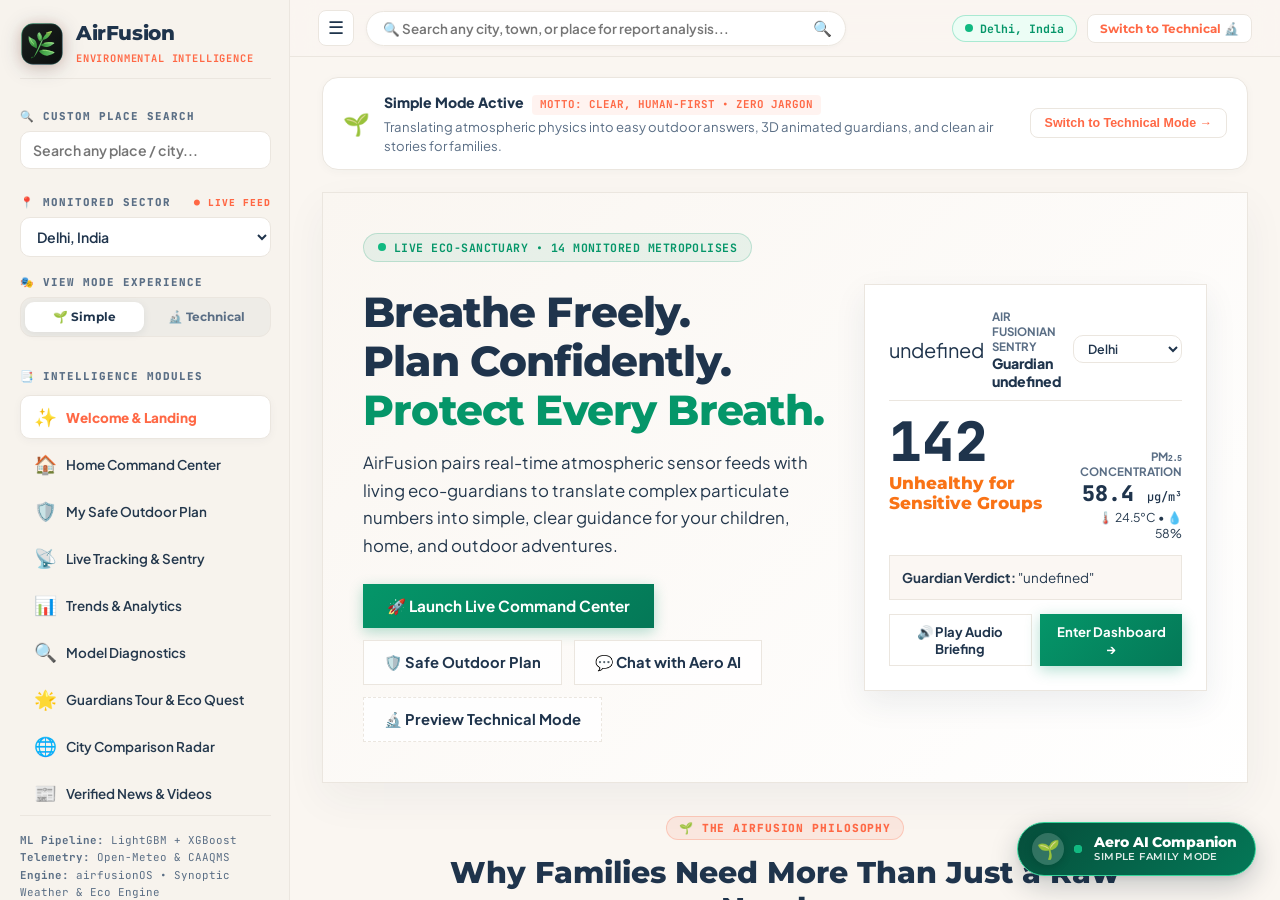
==== public/index.html @ f613d04f "feat(landing): implement comprehensive dual-vibe landing page and welcome experience" ====
<!DOCTYPE html>
<html lang="en">
<head>
  <meta charset="UTF-8">
  <meta name="viewport" content="width=device-width, initial-scale=1.0">
  <title>AirFusion — Autonomous Environmental Intelligence</title>
  <link rel="icon" type="image/svg+xml" href="data:image/svg+xml;utf8,%3Csvg%20xmlns%3D%22http%3A%2F%2Fwww.w3.org%2F2000%2Fsvg%22%20viewBox%3D%220%200%20100%20100%22%20width%3D%2232%22%20height%3D%2232%22%20fill%3D%22none%22%3E%0A%20%20%3Cdefs%3E%0A%20%20%20%20%3ClinearGradient%20id%3D%22favLeafPlateBg%22%20x1%3D%2210%22%20y1%3D%228%22%20x2%3D%2290%22%20y2%3D%2292%22%20gradientUnits%3D%22userSpaceOnUse%22%3E%0A%20%20%20%20%20%20%3Cstop%20offset%3D%220%25%22%20stop-color%3D%22%231A201E%22%2F%3E%0A%20%20%20%20%20%20%3Cstop%20offset%3D%2250%25%22%20stop-color%3D%22%23131816%22%2F%3E%0A%20%20%20%20%20%20%3Cstop%20offset%3D%22100%25%22%20stop-color%3D%22%230C100F%22%2F%3E%0A%20%20%20%20%3C%2FlinearGradient%3E%0A%20%20%20%20%3ClinearGradient%20id%3D%22favLeafPlateRim%22%20x1%3D%224%22%20y1%3D%224%22%20x2%3D%2296%22%20y2%3D%2296%22%20gradientUnits%3D%22userSpaceOnUse%22%3E%0A%20%20%20%20%20%20%3Cstop%20offset%3D%220%25%22%20stop-color%3D%22%2334D399%22%20stop-opacity%3D%220.8%22%2F%3E%0A%20%20%20%20%20%20%3Cstop%20offset%3D%2250%25%22%20stop-color%3D%22%2310B981%22%20stop-opacity%3D%220.4%22%2F%3E%0A%20%20%20%20%20%20%3Cstop%20offset%3D%22100%25%22%20stop-color%3D%22%23047857%22%20stop-opacity%3D%220.6%22%2F%3E%0A%20%20%20%20%3C%2FlinearGradient%3E%0A%20%20%20%20%3ClinearGradient%20id%3D%22favLeafGrad%22%20x1%3D%2220%22%20y1%3D%2280%22%20x2%3D%2275%22%20y2%3D%2225%22%20gradientUnits%3D%22userSpaceOnUse%22%3E%0A%20%20%20%20%20%20%3Cstop%20offset%3D%220%25%22%20stop-color%3D%22%232E7D32%22%2F%3E%0A%20%20%20%20%20%20%3Cstop%20offset%3D%2240%25%22%20stop-color%3D%22%2343A047%22%2F%3E%0A%20%20%20%20%20%20%3Cstop%20offset%3D%2280%25%22%20stop-color%3D%22%2366BB6A%22%2F%3E%0A%20%20%20%20%20%20%3Cstop%20offset%3D%22100%25%22%20stop-color%3D%22%23A5D6A7%22%2F%3E%0A%20%20%20%20%3C%2FlinearGradient%3E%0A%20%20%3C%2Fdefs%3E%0A%20%20%3Crect%20x%3D%223.5%22%20y%3D%223.5%22%20width%3D%2293%22%20height%3D%2293%22%20rx%3D%2226%22%20fill%3D%22url(%23favLeafPlateBg)%22%20stroke%3D%22url(%23favLeafPlateRim)%22%20stroke-width%3D%222.5%22%2F%3E%0A%20%20%3Cpath%20d%3D%22M%2025%2080%20C%2026%2082%2028.5%2082.5%2030%2081%20C%2032%2078.5%2035%2072%2038.5%2064.5%20C%2041.5%2058%2045%2050.5%2048.5%2042.5%20C%2049.5%2040%2051%2040%2051.5%2041.5%20C%2050.5%2045%2047%2053%2043.5%2060.5%20C%2040%2068%2036%2075.5%2032%2079.5%20C%2029.5%2082%2026%2081.5%2025%2080%20Z%22%20fill%3D%22%234CAF50%22%2F%3E%0A%20%20%3Cpath%20d%3D%22M%2038%2060%20C%2033%2058%2026%2055.5%2022.5%2048.5%20C%2019%2041.5%2019.5%2034.5%2020%2032%20C%2021.5%2034.5%2025.5%2037%2030%2038.5%20C%2035%2040%2038%2046%2038.5%2053%20C%2038.7%2056%2038.5%2058.5%2038%2060%20Z%22%20fill%3D%22url(%23favLeafGrad)%22%2F%3E%0A%20%20%3Cpath%20d%3D%22M%2023%2037%20C%2024.5%2042%2027%2047%2031%2050%22%20stroke%3D%22%23B4F588%22%20stroke-width%3D%222.2%22%20stroke-linecap%3D%22round%22%2F%3E%0A%20%20%3Cpath%20d%3D%22M%2045%2044%20C%2042%2041%2039%2036%2039.5%2030%20C%2040%2025.5%2042.5%2024%2044%2023.5%20C%2045.5%2024.5%2048.5%2028%2050%2033%20C%2051.5%2038%2049%2042%2047%2043.5%20Z%22%20fill%3D%22url(%23favLeafGrad)%22%2F%3E%0A%20%20%3Cpath%20d%3D%22M%2043.5%2026.5%20C%2045.5%2030%2046.5%2034.5%2045.5%2039%22%20stroke%3D%22%23B4F588%22%20stroke-width%3D%222%22%20stroke-linecap%3D%22round%22%2F%3E%0A%20%20%3Cpath%20d%3D%22M%2050.5%2041%20C%2052%2036%2057%2028%2064%2023.5%20C%2069%2020.5%2072%2020.5%2073%2021%20C%2072%2023.5%2069%2029.5%2064%2034.5%20C%2059.5%2039%2054.5%2040.5%2050.5%2041%20Z%22%20fill%3D%22url(%23favLeafGrad)%22%2F%3E%0A%20%20%3Cpath%20d%3D%22M%2060%2025%20C%2065%2023%2068.5%2022.5%2071%2022%22%20stroke%3D%22%23D4FC79%22%20stroke-width%3D%222.2%22%20stroke-linecap%3D%22round%22%2F%3E%0A%20%20%3Cpath%20d%3D%22M%2047%2052.5%20C%2050%2049.5%2057%2046%2065%2045.5%20C%2072%2045%2077%2047%2078.5%2047.5%20C%2076.5%2049.5%2071.5%2054%2064%2056%20C%2057%2058%2050.5%2055.5%2047%2052.5%20Z%22%20fill%3D%22url(%23favLeafGrad)%22%2F%3E%0A%20%20%3Cpath%20d%3D%22M%2056%2048%20C%2064%2047%2071%2047.5%2076%2048%22%20stroke%3D%22%23B4F588%22%20stroke-width%3D%222.2%22%20stroke-linecap%3D%22round%22%2F%3E%0A%20%20%3Cpath%20d%3D%22M%2043%2066%20C%2047%2063%2056%2062%2065%2064%20C%2073%2066%2077.5%2068.5%2079.5%2069%20C%2076.5%2071.5%2070%2076%2062%2076.5%20C%2054%2077%2047%2072%2043%2066%20Z%22%20fill%3D%22url(%23favLeafGrad)%22%2F%3E%0A%20%20%3Cpath%20d%3D%22M%2052%2064%20C%2061%2064%2070%2066.5%2076.5%2069%22%20stroke%3D%22%23B4F588%22%20stroke-width%3D%222.2%22%20stroke-linecap%3D%22round%22%2F%3E%0A%3C%2Fsvg%3E">
  <link rel="icon" type="image/svg+xml" href="/favicon.svg">
  <link rel="apple-touch-icon" href="assets/images/airfusion_shield_logo.svg">
  <!-- Fonts -->
  <link rel="preconnect" href="https://fonts.googleapis.com">
  <link rel="preconnect" href="https://fonts.gstatic.com" crossorigin>
  <link href="https://fonts.googleapis.com/css2?family=JetBrains+Mono:wght@400;500;600;700;800&family=Montserrat:ital,wght@0,400;0,500;0,600;0,700;0,800;1,400;1,600&family=Plus+Jakarta+Sans:wght@400;500;600;700;800&display=swap" rel="stylesheet">

  <style>
    /* ==========================================================================
       AirFusion Design System Tokens
       ========================================================================== */
    :root {
      --bg-warm: #FAF6F1;
      --surface-white: #FFFFFF;
      --surface-subtle: #F8F5F0;
      --text-navy: #1F344C;
      --text-secondary: #24384D;
      --text-muted: #5A6E85;
      --border-warm: #EBE6DF;
      --border-light: rgba(31, 52, 76, 0.08);
      
      --coral-brand: #FF6845;
      --tangerine: #FF8665;
      --peach: #FFA48C;
      --coral-soft: rgba(255, 104, 69, 0.09);
      
      --emerald-safe: #10B981;
      --emerald-soft: rgba(16, 185, 129, 0.10);
      --amber-caution: #F59E0B;
      --amber-soft: rgba(245, 158, 11, 0.10);
      --orange-warning: #F97316;
      --orange-soft: rgba(249, 115, 22, 0.10);
      --red-hazard: #EF4444;
      --red-soft: rgba(239, 68, 68, 0.10);
      --blue-accent: #0284C7;
      --blue-soft: rgba(2, 132, 199, 0.10);
      --purple-accent: #7C3AED;
      --purple-soft: rgba(124, 58, 237, 0.10);

      --font-heading: 'Montserrat', 'Plus Jakarta Sans', -apple-system, sans-serif;
      --font-sans: 'Plus Jakarta Sans', -apple-system, sans-serif;
      --font-mono: 'JetBrains Mono', monospace;
      
      --sidebar-width: 290px;
    }

    * { box-sizing: border-box; margin: 0; padding: 0; }

    body {
      background-color: var(--bg-warm);
      color: var(--text-navy);
      font-family: var(--font-sans);
      min-height: 100vh;
      display: flex;
      overflow-x: hidden;
      -webkit-font-smoothing: antialiased;
    }

    /* Streamlit App Wrapper Layout */
    #app-root {
      display: flex;
      width: 100%;
      min-height: 100vh;
    }

    /* ==========================================================================
       Streamlit-Style Left Sidebar
       ========================================================================== */
    .st-sidebar {
      width: var(--sidebar-width);
      min-width: var(--sidebar-width);
      background: #F7F3ED;
      border-right: 1px solid var(--border-warm);
      display: flex;
      flex-direction: column;
      height: 100vh;
      position: sticky;
      top: 0;
      z-index: 100;
      transition: transform 0.3s cubic-bezier(0.16, 1, 0.3, 1), margin-left 0.3s cubic-bezier(0.16, 1, 0.3, 1);
      overflow-y: auto;
      padding: 22px 18px 28px 20px;
    }

    .st-sidebar.collapsed {
      margin-left: calc(-1 * var(--sidebar-width));
    }

    .sidebar-brand {
      display: flex;
      align-items: center;
      gap: 12px;
      margin-bottom: 20px;
      padding-bottom: 16px;
      border-bottom: 1px solid var(--border-warm);
      text-decoration: none;
      color: inherit;
    }

    .brand-icon {
      display: inline-flex;
      align-items: center;
      justify-content: center;
      width: 44px;
      height: 44px;
      flex-shrink: 0;
      background: transparent;
      padding: 0;
      border-radius: 0;
      box-shadow: none;
      transition: transform 0.3s cubic-bezier(0.34, 1.56, 0.64, 1), filter 0.3s ease;
      filter: drop-shadow(0 3px 10px rgba(15, 30, 46, 0.22)) drop-shadow(0 1px 4px rgba(255, 104, 69, 0.18));
    }

    .brand-icon svg {
      width: 44px;
      height: 44px;
      display: block;
    }

    .sidebar-brand:hover .brand-icon {
      transform: translateY(-2px) scale(1.08) rotate(-2deg);
      filter: drop-shadow(0 6px 18px rgba(255, 104, 69, 0.38)) drop-shadow(0 2px 8px rgba(56, 189, 248, 0.35));
    }

    /* Topbar Brand Mark & Mini Icon */
    .topbar-brand-mark {
      display: none;
      align-items: center;
      gap: 8px;
      padding: 4px 10px 4px 6px;
      background: var(--surface-white);
      border: 1px solid var(--border-warm);
      border-radius: 9999px;
      cursor: pointer;
      text-decoration: none;
      transition: all 0.2s ease;
      box-shadow: 0 1px 4px rgba(31, 52, 76, 0.04);
    }

    .topbar-brand-mark:hover {
      border-color: var(--coral-brand);
      background: #FAF6F1;
      box-shadow: 0 2px 8px rgba(255, 104, 69, 0.14);
    }

    .brand-mini-icon {
      width: 22px;
      height: 22px;
      display: inline-flex;
      align-items: center;
      justify-content: center;
      flex-shrink: 0;
      filter: drop-shadow(0 2px 5px rgba(15, 30, 46, 0.18));
    }

    .brand-mini-icon svg {
      width: 22px;
      height: 22px;
      display: block;
    }

    .topbar-brand-name {
      font-family: var(--font-heading);
      font-size: 0.95rem;
      font-weight: 800;
      color: var(--text-navy);
      letter-spacing: -0.02em;
    }

    .topbar-brand-tag {
      font-family: var(--font-mono);
      font-size: 0.62rem;
      font-weight: 700;
      color: var(--coral-brand);
      background: rgba(255, 104, 69, 0.08);
      padding: 2px 6px;
      border-radius: 4px;
      letter-spacing: 0.04em;
    }

    .brand-text h1 {
      font-family: var(--font-heading);
      font-size: 1.28rem;
      font-weight: 800;
      color: var(--text-navy);
      letter-spacing: -0.02em;
      line-height: 1.1;
    }

    .brand-text span {
      font-family: var(--font-mono);
      font-size: 0.65rem;
      font-weight: 700;
      color: var(--coral-brand);
      text-transform: uppercase;
      letter-spacing: 0.08em;
    }

    .sidebar-section-title {
      font-family: var(--font-mono);
      font-size: 0.68rem;
      font-weight: 800;
      color: var(--text-muted);
      text-transform: uppercase;
      letter-spacing: 0.09em;
      margin-bottom: 8px;
      margin-top: 14px;
      display: flex;
      align-items: center;
      justify-content: space-between;
    }

    /* Form Controls */
    .st-select, .st-input {
      width: 100%;
      background: var(--surface-white);
      border: 1px solid var(--border-warm);
      border-radius: 10px;
      padding: 9px 12px;
      font-family: var(--font-sans);
      font-size: 0.88rem;
      font-weight: 600;
      color: var(--text-navy);
      outline: none;
      transition: all 0.2s ease;
      cursor: pointer;
    }

    .st-select:focus, .st-input:focus {
      border-color: var(--coral-brand);
      box-shadow: 0 0 0 3px rgba(255, 104, 69, 0.15);
    }

    /* Radio View Switcher */
    .mode-radio-box {
      background: rgba(31, 52, 76, 0.04);
      border: 1px solid var(--border-warm);
      border-radius: 12px;
      padding: 4px;
      display: flex;
      gap: 4px;
      margin-bottom: 18px;
    }

    .mode-radio-btn {
      flex: 1;
      padding: 8px 10px;
      font-family: var(--font-heading);
      font-size: 0.74rem;
      font-weight: 700;
      text-align: center;
      border-radius: 9px;
      cursor: pointer;
      border: none;
      background: transparent;
      color: var(--text-muted);
      transition: all 0.2s ease;
      display: flex;
      align-items: center;
      justify-content: center;
      gap: 5px;
    }

    .mode-radio-btn.active {
      background: var(--surface-white);
      color: var(--text-navy);
      box-shadow: 0 2px 8px rgba(31, 52, 76, 0.08);
    }

    /* Navigation List */
    .st-nav-menu {
      list-style: none;
      display: flex;
      flex-direction: column;
      gap: 3px;
      margin-top: 4px;
    }

    .st-nav-item button {
      width: 100%;
      display: flex;
      align-items: center;
      gap: 10px;
      padding: 9px 13px;
      background: transparent;
      border: 1px solid transparent;
      border-radius: 10px;
      color: var(--text-secondary);
      font-family: var(--font-sans);
      font-size: 0.84rem;
      font-weight: 600;
      text-align: left;
      cursor: pointer;
      transition: all 0.18s ease;
    }

    .st-nav-item button:hover {
      background: rgba(255, 255, 255, 0.7);
      color: var(--coral-brand);
    }

    .st-nav-item button.active {
      background: var(--surface-white);
      border-color: var(--border-warm);
      color: var(--coral-brand);
      font-weight: 800;
      box-shadow: 0 2px 10px rgba(31, 52, 76, 0.04);
    }

    .nav-icon {
      font-size: 1.15rem;
      display: inline-block;
      width: 22px;
      text-align: center;
    }

    /* Sidebar Footer Info */
    .sidebar-footer {
      margin-top: auto;
      padding-top: 16px;
      border-top: 1px solid var(--border-warm);
      font-family: var(--font-mono);
      font-size: 0.68rem;
      color: var(--text-muted);
      line-height: 1.6;
    }

    /* ==========================================================================
       Main Content Area
       ========================================================================== */
    .st-main {
      flex: 1;
      display: flex;
      flex-direction: column;
      height: 100vh;
      overflow-y: auto;
      background: var(--bg-warm);
    }

    /* Top Navigation / Status Header Bar */
    .st-topbar {
      display: flex;
      align-items: center;
      justify-content: space-between;
      padding: 10px 28px;
      background: rgba(250, 246, 241, 0.90);
      backdrop-filter: blur(12px);
      -webkit-backdrop-filter: blur(12px);
      border-bottom: 1px solid var(--border-warm);
      position: sticky;
      top: 0;
      z-index: 90;
      flex-wrap: wrap;
      gap: 12px;
    }

    .topbar-left {
      display: flex;
      align-items: center;
      gap: 12px;
      flex: 1;
      min-width: 280px;
    }

    .toggle-sidebar-btn {
      background: var(--surface-white);
      border: 1px solid var(--border-warm);
      border-radius: 8px;
      width: 36px;
      height: 36px;
      display: flex;
      align-items: center;
      justify-content: center;
      cursor: pointer;
      color: var(--text-navy);
      font-size: 1.1rem;
      transition: all 0.2s;
    }

    .toggle-sidebar-btn:hover {
      background: #F4EFEB;
      color: var(--coral-brand);
    }

    /* Global Search Box in Topbar */
    .topbar-search-box {
      position: relative;
      flex: 1;
      max-width: 480px;
    }

    .topbar-search-input {
      width: 100%;
      background: var(--surface-white);
      border: 1px solid var(--border-warm);
      border-radius: 9999px;
      padding: 8px 38px 8px 16px;
      font-family: var(--font-sans);
      font-size: 0.84rem;
      font-weight: 600;
      color: var(--text-navy);
      outline: none;
      transition: all 0.2s;
      box-shadow: 0 1px 4px rgba(31, 52, 76, 0.03);
    }

    .topbar-search-input:focus {
      border-color: var(--coral-brand);
      box-shadow: 0 0 0 3px rgba(255, 104, 69, 0.15);
    }

    .topbar-search-icon {
      position: absolute;
      right: 14px;
      top: 50%;
      transform: translateY(-50%);
      font-size: 0.95rem;
      color: var(--text-muted);
      cursor: pointer;
    }

    /* Autocomplete Suggestions Dropdown */
    .search-suggestions-dropdown {
      position: absolute;
      top: calc(100% + 6px);
      left: 0;
      right: 0;
      background: var(--surface-white);
      border: 1px solid var(--border-warm);
      border-radius: 14px;
      box-shadow: 0 12px 32px rgba(31, 52, 76, 0.12);
      max-height: 280px;
      overflow-y: auto;
      z-index: 150;
      display: none;
    }

    .search-suggestion-item {
      padding: 10px 16px;
      font-size: 0.84rem;
      color: var(--text-secondary);
      cursor: pointer;
      display: flex;
      align-items: center;
      justify-content: space-between;
      border-bottom: 1px solid var(--border-warm);
      transition: background 0.15s;
    }

    .search-suggestion-item:last-child {
      border-bottom: none;
    }

    .search-suggestion-item:hover {
      background: #FAF6F1;
      color: var(--coral-brand);
    }

    .topbar-right {
      display: flex;
      align-items: center;
      gap: 10px;
    }

    .pulse-dot {
      width: 8px;
      height: 8px;
      border-radius: 50%;
      background: var(--emerald-safe);
      animation: agPulse 1.8s infinite;
    }

    @keyframes agPulse {
      0%, 100% { transform: scale(1); opacity: 1; }
      50% { transform: scale(1.35); opacity: 0.5; }
    }

    .telemetry-status-pill {
      display: inline-flex;
      align-items: center;
      gap: 7px;
      font-family: var(--font-mono);
      font-size: 0.72rem;
      font-weight: 700;
      color: #059669;
      background: #ECFDF5;
      border: 1px solid rgba(16, 185, 129, 0.3);
      border-radius: 9999px;
      padding: 5px 12px;
    }

    .mode-quick-toggle {
      background: var(--surface-white);
      border: 1px solid var(--border-warm);
      border-radius: 8px;
      padding: 6px 12px;
      font-family: var(--font-heading);
      font-size: 0.76rem;
      font-weight: 700;
      color: var(--coral-brand);
      cursor: pointer;
      transition: all 0.2s;
    }

    .mode-quick-toggle:hover {
      background: rgba(255, 104, 69, 0.08);
    }

    /* App Container */
    .st-content-container {
      max-width: 1320px;
      width: 100%;
      margin: 0 auto;
      padding: 20px 32px 64px 32px;
    }

    /* Mode Banner with Motto & Persona Indicator */
    .mode-banner {
      background: var(--surface-white);
      border: 1px solid var(--border-warm);
      border-radius: 16px;
      padding: 14px 20px;
      margin-bottom: 22px;
      display: flex;
      align-items: center;
      justify-content: space-between;
      gap: 16px;
      box-shadow: 0 2px 10px rgba(31, 52, 76, 0.03);
    }

    .mode-banner-content {
      display: flex;
      align-items: center;
      gap: 14px;
      font-size: 0.88rem;
      color: var(--text-secondary);
      line-height: 1.45;
    }

    .mode-banner-content strong {
      color: var(--text-navy);
      font-weight: 800;
    }

    .mode-motto-tag {
      display: inline-block;
      font-family: var(--font-mono);
      font-size: 0.68rem;
      font-weight: 700;
      color: var(--coral-brand);
      background: rgba(255, 104, 69, 0.08);
      padding: 2px 8px;
      border-radius: 4px;
      margin-left: 6px;
    }

    .banner-btn {
      background: transparent;
      border: 1px solid var(--border-warm);
      border-radius: 8px;
      padding: 7px 14px;
      font-size: 0.78rem;
      font-weight: 700;
      color: var(--coral-brand);
      cursor: pointer;
      white-space: nowrap;
      transition: all 0.2s;
    }

    .banner-btn:hover {
      background: rgba(255, 104, 69, 0.08);
      border-color: var(--coral-brand);
    }

    /* Custom Place Report Analysis Overlay Card */
    .place-report-dossier {
      background: #FFFFFF;
      border: 2px solid var(--coral-brand);
      border-radius: 20px;
      padding: 24px;
      margin-bottom: 26px;
      box-shadow: 0 12px 36px rgba(255, 104, 69, 0.12);
      animation: agSlideDown 0.3s ease-out;
      position: relative;
    }

    @keyframes agSlideDown {
      from { opacity: 0; transform: translateY(-12px); }
      to { opacity: 1; transform: translateY(0); }
    }

    .close-report-btn {
      position: absolute;
      top: 18px;
      right: 18px;
      background: #FAF6F1;
      border: 1px solid var(--border-warm);
      border-radius: 50%;
      width: 32px;
      height: 32px;
      display: flex;
      align-items: center;
      justify-content: center;
      cursor: pointer;
      font-weight: 800;
      color: var(--text-navy);
      transition: all 0.2s;
    }

    .close-report-btn:hover {
      background: #EF4444;
      color: #FFFFFF;
      border-color: #EF4444;
    }

    /* Typography & Section Headers */
    .ag-badge {
      display: inline-flex;
      align-items: center;
      gap: 6px;
      padding: 4px 12px;
      border-radius: 9999px;
      font-family: var(--font-mono);
      font-size: 0.70rem;
      font-weight: 800;
      text-transform: uppercase;
      letter-spacing: 0.08em;
      margin-bottom: 6px;
    }

    .ag-badge-coral { background: rgba(255, 104, 69, 0.1); color: var(--coral-brand); border: 1px solid rgba(255, 104, 69, 0.25); }
    .ag-badge-emerald { background: rgba(16, 185, 129, 0.1); color: #059669; border: 1px solid rgba(16, 185, 129, 0.25); }
    .ag-badge-amber { background: rgba(245, 158, 11, 0.1); color: #D97706; border: 1px solid rgba(245, 158, 11, 0.25); }
    .ag-badge-red { background: rgba(239, 68, 68, 0.1); color: #DC2626; border: 1px solid rgba(239, 68, 68, 0.25); }
    .ag-badge-blue { background: rgba(2, 132, 199, 0.1); color: #0284C7; border: 1px solid rgba(2, 132, 199, 0.25); }
    .ag-badge-neutral { background: rgba(31, 52, 76, 0.06); color: var(--text-navy); border: 1px solid var(--border-warm); }

    .ag-section-title {
      font-family: var(--font-heading);
      font-size: 1.45rem;
      font-weight: 800;
      color: var(--text-navy);
      letter-spacing: -0.02em;
      margin-bottom: 4px;
    }

    .ag-section-subtitle {
      font-size: 0.88rem;
      color: var(--text-muted);
      line-height: 1.55;
      margin-bottom: 18px;
    }

    /* General Cards */
    .ag-card {
      background: var(--surface-white);
      border: 1px solid var(--border-warm);
      border-radius: 18px;
      padding: 24px;
      box-shadow: 0 4px 20px rgba(31, 52, 76, 0.04);
      margin-bottom: 24px;
      position: relative;
    }

    /* ==========================================================================
       3D Cartoon Guardian Sentry Showcase
       ========================================================================== */
    .ag-3d-stage {
      background: var(--surface-white);
      border: 1px solid var(--border-warm);
      border-radius: 24px;
      padding: 26px;
      box-shadow: 0 12px 32px rgba(31, 52, 76, 0.06);
      margin-bottom: 26px;
    }

    .ag-3d-panoramic-box {
      position: relative;
      width: 100%;
      height: 380px;
      border-radius: 18px;
      overflow: hidden;
      margin-bottom: 24px;
      border: 1px solid var(--border-warm);
      box-shadow: inset 0 0 40px rgba(0,0,0,0.15);
      background: #0E1A29;
    }

    .ag-3d-panoramic-img {
      width: 100%;
      height: 100%;
      object-fit: cover;
      display: block;
      transition: transform 0.8s ease;
    }

    .ag-3d-panoramic-box:hover .ag-3d-panoramic-img {
      transform: scale(1.02);
    }

    .ag-3d-overlay-badge {
      position: absolute;
      background: rgba(255, 255, 255, 0.94);
      backdrop-filter: blur(8px);
      -webkit-backdrop-filter: blur(8px);
      border: 1px solid rgba(255, 255, 255, 0.8);
      border-radius: 14px;
      padding: 8px 14px;
      display: flex;
      align-items: center;
      gap: 10px;
      box-shadow: 0 8px 24px rgba(0, 0, 0, 0.16);
      z-index: 5;
      animation: agLevitate 4s ease-in-out infinite;
    }

    @keyframes agLevitate {
      0%, 100% { transform: translateY(0); }
      50% { transform: translateY(-7px); }
    }

    .ag-3d-telemetry-badge {
      position: absolute;
      bottom: 16px;
      left: 18px;
      right: 18px;
      background: rgba(15, 30, 46, 0.88);
      backdrop-filter: blur(10px);
      border: 1px solid rgba(255, 255, 255, 0.18);
      border-radius: 12px;
      padding: 10px 18px;
      display: flex;
      align-items: center;
      gap: 12px;
      z-index: 5;
    }

    .ag-3d-cast-grid {
      display: grid;
      grid-template-columns: repeat(auto-fit, minmax(240px, 1fr));
      gap: 18px;
    }

    .ag-3d-cast-card {
      background: #FAF6F1;
      border: 1px solid var(--border-warm);
      border-radius: 18px;
      padding: 20px 18px;
      display: flex;
      flex-direction: column;
      align-items: center;
      text-align: center;
      transition: all 0.25s ease;
      position: relative;
    }

    .ag-3d-cast-card:hover {
      transform: translateY(-4px);
      box-shadow: 0 10px 24px rgba(31, 52, 76, 0.08);
      border-color: var(--coral-brand);
    }

    .ag-3d-cast-avatar {
      width: 104px;
      height: 104px;
      border-radius: 50%;
      object-fit: cover;
      margin-bottom: 12px;
      border: 3px solid var(--surface-white);
      box-shadow: 0 6px 18px rgba(31, 52, 76, 0.12);
      transition: transform 0.3s;
    }

    .ag-3d-cast-card:hover .ag-3d-cast-avatar {
      transform: scale(1.08);
    }

    .ag-3d-speech-bubble {
      background: var(--surface-white);
      border: 1px solid var(--border-warm);
      border-radius: 14px;
      padding: 10px 14px;
      font-size: 0.82rem;
      color: var(--text-secondary);
      font-style: italic;
      line-height: 1.45;
      margin-bottom: 12px;
      position: relative;
      width: 100%;
      min-height: 64px;
      display: flex;
      align-items: center;
      justify-content: center;
    }

    .ag-3d-speech-bubble::after {
      content: "";
      position: absolute;
      top: -6px;
      left: 50%;
      transform: translateX(-50%) rotate(45deg);
      width: 10px;
      height: 10px;
      background: var(--surface-white);
      border-top: 1px solid var(--border-warm);
      border-left: 1px solid var(--border-warm);
    }

    .ag-3d-voice-btn {
      width: 100%;
      background: var(--surface-white);
      border: 1px solid var(--border-warm);
      border-radius: 10px;
      padding: 8px 12px;
      font-family: var(--font-heading);
      font-size: 0.74rem;
      font-weight: 800;
      color: var(--coral-brand);
      cursor: pointer;
      display: flex;
      align-items: center;
      justify-content: center;
      gap: 6px;
      margin-bottom: 12px;
      transition: all 0.2s;
    }

    .ag-3d-voice-btn:hover {
      background: var(--coral-brand);
      color: #FFFFFF;
      box-shadow: 0 4px 14px rgba(255, 104, 69, 0.3);
    }

    /* Hero Banner */
    .hero-banner {
      background: linear-gradient(135deg, #1F344C 0%, #162638 100%);
      border-radius: 24px;
      padding: 38px 42px;
      color: #FFFFFF;
      margin-bottom: 26px;
      position: relative;
      overflow: hidden;
      border: 1px solid rgba(255, 255, 255, 0.08);
      box-shadow: 0 16px 36px rgba(15, 30, 46, 0.12);
    }

    .hero-banner h1 {
      font-family: var(--font-heading);
      font-size: clamp(1.8rem, 3.2vw, 2.6rem);
      font-weight: 800;
      line-height: 1.2;
      letter-spacing: -0.03em;
      margin-bottom: 12px;
    }

    .hero-banner h1 span {
      background: linear-gradient(90deg, #FF6845 0%, #FFA48C 100%);
      -webkit-background-clip: text;
      -webkit-text-fill-color: transparent;
    }

    .hero-banner p {
      font-size: 1rem;
      color: #B4C2D1;
      max-width: 780px;
      line-height: 1.6;
      margin-bottom: 24px;
    }

    .hero-stat-row {
      display: flex;
      gap: 32px;
      flex-wrap: wrap;
      border-top: 1px solid rgba(255, 255, 255, 0.12);
      padding-top: 20px;
    }

    .hero-stat-item div:first-child {
      font-family: var(--font-mono);
      font-size: 1.8rem;
      font-weight: 800;
      color: #FFFFFF;
      line-height: 1.1;
    }

    .hero-stat-item div:last-child {
      font-size: 0.74rem;
      color: #94A3B8;
      text-transform: uppercase;
      letter-spacing: 0.05em;
      margin-top: 4px;
    }

    /* Decision Card (Outdoor Directive) */
    .decision-card {
      background: var(--surface-white);
      border: 2px solid #10B981;
      border-radius: 22px;
      padding: 30px;
      margin-bottom: 26px;
      box-shadow: 0 10px 30px rgba(16, 185, 129, 0.08);
      position: relative;
    }

    .decision-card.caution {
      border-color: #F59E0B;
      box-shadow: 0 10px 30px rgba(245, 158, 11, 0.08);
    }

    .decision-card.hazard {
      border-color: #EF4444;
      box-shadow: 0 10px 30px rgba(239, 68, 68, 0.08);
    }

    .decision-header {
      display: flex;
      justify-content: space-between;
      align-items: flex-start;
      margin-bottom: 16px;
      flex-wrap: wrap;
      gap: 12px;
    }

    .decision-title {
      font-family: var(--font-heading);
      font-size: 1.55rem;
      font-weight: 800;
      color: var(--text-navy);
      line-height: 1.25;
    }

    .decision-badge-big {
      display: inline-flex;
      align-items: center;
      gap: 8px;
      padding: 8px 18px;
      border-radius: 9999px;
      font-family: var(--font-heading);
      font-size: 0.95rem;
      font-weight: 800;
      text-transform: uppercase;
      letter-spacing: 0.05em;
    }

    .decision-grid {
      display: grid;
      grid-template-columns: repeat(auto-fit, minmax(250px, 1fr));
      gap: 16px;
      margin-top: 18px;
    }

    .decision-info-box {
      background: #FAF6F1;
      border: 1px solid var(--border-warm);
      border-radius: 14px;
      padding: 16px;
    }

    .decision-info-box h4 {
      font-family: var(--font-mono);
      font-size: 0.72rem;
      font-weight: 800;
      text-transform: uppercase;
      color: var(--text-muted);
      letter-spacing: 0.06em;
      margin-bottom: 6px;
    }

    .decision-info-box p {
      font-size: 0.92rem;
      font-weight: 700;
      color: var(--text-navy);
      line-height: 1.4;
    }

    /* Metric Grid (Weather & Pollutants) */
    .metric-grid {
      display: grid;
      grid-template-columns: repeat(auto-fit, minmax(170px, 1fr));
      gap: 16px;
      margin-bottom: 26px;
    }

    .metric-card {
      background: var(--surface-white);
      border: 1px solid var(--border-warm);
      border-radius: 16px;
      padding: 18px 16px;
      box-shadow: 0 4px 14px rgba(31, 52, 76, 0.03);
      display: flex;
      flex-direction: column;
      justify-content: space-between;
      min-height: 135px;
    }

    .metric-header {
      display: flex;
      justify-content: space-between;
      align-items: center;
      margin-bottom: 6px;
    }

    .metric-label {
      font-family: var(--font-heading);
      font-size: 0.74rem;
      font-weight: 800;
      color: var(--text-navy);
      text-transform: uppercase;
    }

    .metric-pill {
      font-family: var(--font-mono);
      font-size: 0.62rem;
      font-weight: 700;
      padding: 2px 7px;
      border-radius: 9999px;
    }

    .metric-value-box {
      display: flex;
      align-items: baseline;
      gap: 4px;
      margin-top: 4px;
    }

    .metric-value {
      font-family: var(--font-mono);
      font-size: 1.75rem;
      font-weight: 800;
      color: var(--text-navy);
      line-height: 1.1;
    }

    .metric-unit {
      font-size: 0.74rem;
      color: var(--text-muted);
      font-weight: 600;
    }

    .metric-bar-bg {
      height: 4px;
      background: var(--border-warm);
      border-radius: 9999px;
      margin-top: 10px;
      overflow: hidden;
    }

    .metric-bar-fill {
      height: 100%;
      border-radius: 9999px;
      transition: width 0.5s ease;
    }

    /* 24-Hour Timeline */
    .timeline-container {
      background: var(--surface-white);
      border: 1px solid var(--border-warm);
      border-radius: 20px;
      padding: 24px;
      margin-bottom: 26px;
      box-shadow: 0 4px 20px rgba(31, 52, 76, 0.04);
    }

    .timeline-scroll {
      display: flex;
      gap: 12px;
      overflow-x: auto;
      padding-bottom: 12px;
      margin-top: 14px;
    }

    .timeline-col {
      min-width: 82px;
      background: #FAF6F1;
      border: 1px solid var(--border-warm);
      border-radius: 12px;
      padding: 12px 8px;
      display: flex;
      flex-direction: column;
      align-items: center;
      text-align: center;
    }

    .timeline-col.highlight-safe {
      background: #ECFDF5;
      border-color: #10B981;
    }

    .timeline-col.highlight-hazard {
      background: #FEF2F2;
      border-color: #EF4444;
    }

    .timeline-time {
      font-family: var(--font-mono);
      font-size: 0.70rem;
      font-weight: 700;
      color: var(--text-muted);
      margin-bottom: 6px;
    }

    .timeline-icon {
      font-size: 1.3rem;
      margin-bottom: 4px;
    }

    .timeline-pm {
      font-family: var(--font-mono);
      font-size: 0.92rem;
      font-weight: 800;
      color: var(--text-navy);
    }

    .timeline-badge {
      font-family: var(--font-mono);
      font-size: 0.58rem;
      font-weight: 800;
      text-transform: uppercase;
      padding: 2px 6px;
      border-radius: 4px;
      margin-top: 6px;
    }

    /* Clean Air Storybook */
    .storybook-box {
      background: var(--surface-white);
      border: 1px solid var(--border-warm);
      border-radius: 24px;
      padding: 28px;
      margin-bottom: 26px;
      box-shadow: 0 8px 24px rgba(31, 52, 76, 0.05);
    }

    .storybook-tabs {
      display: flex;
      gap: 8px;
      overflow-x: auto;
      margin-bottom: 20px;
      border-bottom: 1px solid var(--border-warm);
      padding-bottom: 10px;
    }

    .storybook-tab-btn {
      padding: 8px 16px;
      background: transparent;
      border: 1px solid var(--border-warm);
      border-radius: 10px;
      font-family: var(--font-heading);
      font-size: 0.78rem;
      font-weight: 700;
      color: var(--text-secondary);
      cursor: pointer;
      white-space: nowrap;
      transition: all 0.2s;
    }

    .storybook-tab-btn.active {
      background: var(--coral-brand);
      color: #FFFFFF;
      border-color: var(--coral-brand);
      box-shadow: 0 4px 12px rgba(255, 104, 69, 0.3);
    }

    .story-hero-image {
      width: 100%;
      height: 250px;
      object-fit: cover;
      border-radius: 16px;
      margin-bottom: 18px;
      border: 1px solid var(--border-warm);
    }

    .story-analogy-callout {
      background: rgba(255, 104, 69, 0.06);
      border-left: 4px solid var(--coral-brand);
      border-radius: 0 12px 12px 0;
      padding: 14px 18px;
      margin-bottom: 18px;
      font-size: 0.90rem;
      font-weight: 600;
      color: var(--text-navy);
      line-height: 1.5;
    }

    .story-narrate-btn {
      display: inline-flex;
      align-items: center;
      gap: 8px;
      background: var(--surface-white);
      border: 1px solid var(--coral-brand);
      color: var(--coral-brand);
      font-family: var(--font-heading);
      font-size: 0.82rem;
      font-weight: 800;
      padding: 8px 18px;
      border-radius: 10px;
      cursor: pointer;
      margin-bottom: 18px;
      transition: all 0.2s;
    }

    .story-narrate-btn:hover {
      background: var(--coral-brand);
      color: #FFFFFF;
    }

    /* Terminology Decoder */
    .decoder-filter-bar {
      display: flex;
      gap: 8px;
      flex-wrap: wrap;
      margin-bottom: 18px;
    }

    .decoder-filter-btn {
      padding: 6px 14px;
      background: var(--surface-white);
      border: 1px solid var(--border-warm);
      border-radius: 9999px;
      font-family: var(--font-heading);
      font-size: 0.74rem;
      font-weight: 700;
      color: var(--text-secondary);
      cursor: pointer;
      transition: all 0.2s;
    }

    .decoder-filter-btn.active {
      background: var(--text-navy);
      color: #FFFFFF;
      border-color: var(--text-navy);
    }

    .decoder-grid {
      display: grid;
      grid-template-columns: repeat(auto-fit, minmax(320px, 1fr));
      gap: 16px;
    }

    .decoder-card {
      background: var(--surface-white);
      border: 1px solid var(--border-warm);
      border-radius: 16px;
      padding: 20px;
      box-shadow: 0 3px 12px rgba(31, 52, 76, 0.03);
    }

    .decoder-header {
      display: flex;
      justify-content: space-between;
      align-items: flex-start;
      margin-bottom: 10px;
    }

    .decoder-term {
      font-family: var(--font-heading);
      font-size: 1.15rem;
      font-weight: 800;
      color: var(--text-navy);
    }

    .decoder-plain {
      font-size: 0.82rem;
      font-weight: 700;
      color: var(--coral-brand);
      margin-bottom: 8px;
    }

    .decoder-analogy {
      background: #FAF6F1;
      border: 1px solid var(--border-warm);
      border-radius: 10px;
      padding: 10px 12px;
      font-size: 0.82rem;
      font-style: italic;
      color: var(--text-secondary);
      line-height: 1.45;
      margin-bottom: 10px;
    }

    /* Ask Aero Chatbot & Outdoor Kit */
    .interactive-split-row {
      display: grid;
      grid-template-columns: repeat(auto-fit, minmax(320px, 1fr));
      gap: 22px;
      margin-bottom: 26px;
    }

    .chat-box {
      background: var(--surface-white);
      border: 1px solid var(--border-warm);
      border-radius: 20px;
      padding: 22px;
      display: flex;
      flex-direction: column;
      height: 380px;
    }

    .chat-log {
      flex: 1;
      overflow-y: auto;
      display: flex;
      flex-direction: column;
      gap: 12px;
      padding-right: 6px;
      margin-bottom: 14px;
    }

    .chat-msg {
      padding: 10px 14px;
      border-radius: 14px;
      font-size: 0.84rem;
      line-height: 1.45;
      max-width: 88%;
    }

    .chat-msg.aero {
      background: #FAF6F1;
      border: 1px solid var(--border-warm);
      color: var(--text-navy);
      align-self: flex-start;
      border-bottom-left-radius: 4px;
    }

    .chat-msg.user {
      background: var(--coral-brand);
      color: #FFFFFF;
      align-self: flex-end;
      border-bottom-right-radius: 4px;
    }

    .chat-input-row {
      display: flex;
      gap: 8px;
    }

    .chat-send-btn {
      background: var(--coral-brand);
      color: #FFFFFF;
      border: none;
      border-radius: 10px;
      padding: 0 16px;
      font-weight: 700;
      cursor: pointer;
    }

    /* News & Video Tab Styling */
    .news-video-grid {
      display: grid;
      grid-template-columns: repeat(auto-fit, minmax(340px, 1fr));
      gap: 20px;
    }

    .video-card {
      background: var(--surface-white);
      border: 1px solid var(--border-warm);
      border-radius: 18px;
      overflow: hidden;
      box-shadow: 0 4px 16px rgba(31, 52, 76, 0.04);
    }

    .video-frame-container {
      position: relative;
      width: 100%;
      padding-bottom: 56.25%;
      height: 0;
      background: #000;
    }

    .video-frame-container iframe {
      position: absolute;
      top: 0;
      left: 0;
      width: 100%;
      height: 100%;
      border: 0;
    }

    .video-card-body {
      padding: 18px;
    }

    /* Comparison Table */
    .table-responsive {
      width: 100%;
      overflow-x: auto;
      border-radius: 16px;
      border: 1px solid var(--border-warm);
      background: var(--surface-white);
    }

    .ag-table {
      width: 100%;
      border-collapse: collapse;
      text-align: left;
      font-size: 0.86rem;
    }

    .ag-table th {
      background: #FAF6F1;
      padding: 14px 18px;
      font-family: var(--font-heading);
      font-weight: 800;
      color: var(--text-navy);
      border-bottom: 1px solid var(--border-warm);
      text-transform: uppercase;
      font-size: 0.72rem;
      letter-spacing: 0.05em;
    }

    .ag-table td {
      padding: 14px 18px;
      border-bottom: 1px solid var(--border-warm);
      color: var(--text-secondary);
    }

    .ag-table tr:hover {
      background: #FCFAF7;
    }

    /* Footer */
    .ag-footer {
      border-top: 1px solid var(--border-warm);
      padding: 30px 0 16px 0;
      margin-top: 48px;
      display: flex;
      justify-content: space-between;
      align-items: center;
      flex-wrap: wrap;
      gap: 16px;
      font-family: var(--font-mono);
      font-size: 0.74rem;
      color: var(--text-muted);
    }

    /* ==========================================================================
       MOBILE & TABLET RESPONSIVE SYSTEM (ZERO REGRESSIONS FOR DESKTOP)
       ========================================================================== */
    
    html {
      -webkit-text-size-adjust: 100%;
      scroll-behavior: smooth;
    }

    body {
      touch-action: manipulation;
      -webkit-tap-highlight-color: transparent;
    }

    .sidebar-header-row {
      display: flex;
      align-items: center;
      justify-content: space-between;
      gap: 10px;
    }

    .sidebar-close-btn {
      display: none;
      align-items: center;
      justify-content: center;
      width: 36px;
      height: 36px;
      border-radius: 10px;
      background: rgba(15, 30, 46, 0.05);
      border: 1px solid var(--border-warm);
      color: var(--text-navy);
      font-size: 1.15rem;
      cursor: pointer;
      transition: all 0.2s ease;
      margin-bottom: 20px;
      flex-shrink: 0;
    }

    .sidebar-close-btn:hover {
      background: var(--coral-brand);
      color: #FFFFFF;
      border-color: var(--coral-brand);
    }

    .st-sidebar-backdrop {
      display: none;
      position: fixed;
      top: 0;
      left: 0;
      right: 0;
      bottom: 0;
      background: rgba(15, 30, 46, 0.52);
      backdrop-filter: blur(4px);
      -webkit-backdrop-filter: blur(4px);
      z-index: 95;
      opacity: 0;
      pointer-events: none;
      transition: opacity 0.3s cubic-bezier(0.16, 1, 0.3, 1);
    }

    .st-sidebar-backdrop.active {
      opacity: 1;
      pointer-events: auto;
    }

    /* Tablet Landscape & Medium Desktops (<= 1024px) */
    @media (max-width: 1024px) {
      .st-content-container {
        padding: 20px 20px 56px 20px;
      }
      .hero-stat-row {
        gap: 20px 28px;
      }
      .tech-split-grid {
        grid-template-columns: 1fr;
        gap: 18px;
      }
    }

    /* Tablet Portrait & Mobile Breakpoint (<= 900px) */
    @media (max-width: 900px) {
      .st-sidebar-backdrop {
        display: block;
      }
      .sidebar-close-btn {
        display: flex;
      }
      .st-sidebar {
        position: fixed;
        left: 0;
        top: 0;
        bottom: 0;
        z-index: 100;
        width: 300px;
        max-width: 84vw;
        box-shadow: 0 0 36px rgba(15, 30, 46, 0.32);
        transform: translateX(0);
        will-change: transform;
      }
      .st-sidebar.collapsed {
        transform: translateX(-100%);
        margin-left: 0;
      }
      .st-main {
        width: 100%;
        max-width: 100vw;
      }
      .st-content-container {
        padding: 16px 14px 48px 14px;
      }
      .topbar-brand-mark {
        display: inline-flex !important;
      }
    }

    /* Tablets & Phablets (<= 768px) */
    @media (max-width: 768px) {
      .st-topbar {
        padding: 10px 14px;
        gap: 8px;
      }
      .topbar-left {
        min-width: 0;
        width: 100%;
        flex-wrap: wrap;
        gap: 8px;
      }
      .topbar-search-box {
        order: 3;
        width: 100%;
        max-width: 100%;
        margin-top: 4px;
      }
      .topbar-right {
        width: 100%;
        justify-content: space-between;
        gap: 8px;
        margin-top: 2px;
      }
      .telemetry-status-pill {
        font-size: 0.70rem;
        padding: 4px 10px;
      }
      .mode-banner {
        flex-direction: column;
        align-items: stretch;
        gap: 12px;
        padding: 14px 16px;
      }
      .mode-banner-content {
        align-items: flex-start;
      }
      .banner-btn {
        width: 100%;
        text-align: center;
        padding: 10px 16px;
      }
      .decision-card {
        padding: 20px 16px;
        border-radius: 18px;
      }
      .decision-header {
        flex-direction: column;
        align-items: flex-start;
        gap: 10px;
      }
      .decision-badge-big {
        width: 100%;
        justify-content: center;
      }
      .decision-grid {
        grid-template-columns: 1fr;
        gap: 12px;
      }
      .ag-3d-cast-grid {
        grid-template-columns: repeat(2, 1fr);
        gap: 14px;
      }
      .sanctuary-grid {
        grid-template-columns: 1fr;
        gap: 16px;
      }
      .news-articles-grid,
      .news-video-grid {
        grid-template-columns: 1fr;
        gap: 16px;
      }
      .news-pills-row {
        gap: 6px;
        overflow-x: auto;
        padding-bottom: 6px;
        scrollbar-width: thin;
        -webkit-overflow-scrolling: touch;
      }
      .news-pill-btn {
        padding: 6px 12px;
        font-size: 0.76rem;
        white-space: nowrap;
      }
      .ag-footer {
        flex-direction: column;
        text-align: center;
        gap: 12px;
        padding: 24px 14px 20px 14px;
      }
      .ag-footer > div {
        justify-content: center;
      }
    }

    /* Standard Mobile Phones (<= 640px) */
    @media (max-width: 640px) {
      .hero-banner {
        padding: 22px 18px 20px 18px;
        border-radius: 18px;
      }
      .hero-banner h1 {
        font-size: 1.45rem;
      }
      .hero-banner p {
        font-size: 0.88rem;
        margin-bottom: 18px;
      }
      .hero-stat-row {
        gap: 12px 20px;
        padding-top: 16px;
      }
      .hero-stat-item div:first-child {
        font-size: 1.4rem;
      }
      .metric-grid {
        grid-template-columns: repeat(2, 1fr);
        gap: 10px;
      }
      .metric-card {
        padding: 12px 10px;
        min-height: 115px;
      }
      .metric-value {
        font-size: 1.45rem;
      }
      .metric-label {
        font-size: 0.72rem;
      }
      .breathe-calm-box {
        padding: 18px 14px;
        border-radius: 18px;
      }
      .breathe-orb-wrapper {
        height: 170px;
        margin: 14px 0;
      }
      .breathe-orb {
        width: 135px;
        height: 135px;
      }
      .breathe-orb.inhale {
        transform: scale(1.20);
      }
      .kids-act-grid {
        grid-template-columns: repeat(2, 1fr);
        gap: 10px;
      }
      .decoder-grid {
        grid-template-columns: 1fr;
        gap: 14px;
      }
      .quest-quiz-box {
        padding: 18px 14px;
        border-radius: 18px;
      }
      .quiz-option-card {
        padding: 12px 14px;
        font-size: 0.86rem;
      }
      .badges-collection-grid {
        grid-template-columns: repeat(2, 1fr);
        gap: 10px;
      }
      .ag-tech-suite {
        padding: 16px 12px;
        border-radius: 16px;
      }
      .tech-tab-nav {
        gap: 6px;
        padding-bottom: 6px;
        -webkit-overflow-scrolling: touch;
      }
      .tech-tab-btn {
        padding: 8px 12px;
        font-size: 0.76rem;
      }
      .tech-controls-panel {
        padding: 14px 12px;
      }
      .topbar-search-input,
      .st-input,
      .st-select {
        font-size: 16px !important; /* Prevents iOS auto-zoom on input focus */
      }
    }

    /* Small Mobile Phones (<= 480px) */
    @media (max-width: 480px) {
      .ag-3d-cast-grid {
        grid-template-columns: 1fr;
        gap: 14px;
      }
      .topbar-brand-mark .topbar-brand-tag {
        display: none;
      }
      .topbar-brand-mark {
        padding: 3px 8px 3px 5px;
        gap: 6px;
      }
      .telemetry-status-pill {
        max-width: 50%;
        overflow: hidden;
        text-overflow: ellipsis;
        white-space: nowrap;
      }
      .mode-quick-toggle {
        padding: 4px 8px;
        font-size: 0.70rem;
      }
      .place-report-dossier {
        padding: 16px 12px;
      }
    }

    /* Touch Device Ergonomics & Tap Sizing */
    @media (pointer: coarse) {
      .st-nav-item button {
        min-height: 44px;
        padding: 11px 14px;
      }
      .toggle-sidebar-btn {
        width: 42px;
        height: 42px;
      }
      .sidebar-close-btn {
        width: 42px;
        height: 42px;
      }
      .plant-btn {
        width: 38px;
        height: 38px;
      }
      .ag-btn {
        min-height: 44px;
        padding: 10px 18px;
      }
      .tech-pill-choice {
        min-height: 38px;
        padding: 8px 14px;
      }
    }

    /* ==========================================================================
       TECHNICAL INSTRUMENT SUITE & ANALYTICAL WORKBENCH STYLING
       ========================================================================== */
    .ag-tech-suite {
      background: #FFFFFF;
      border: 1px solid var(--border-warm);
      border-radius: 20px;
      padding: 24px;
      margin-top: 24px;
      margin-bottom: 24px;
      box-shadow: 0 4px 24px rgba(31, 52, 76, 0.05);
    }

    .ag-tech-suite-header {
      display: flex;
      justify-content: space-between;
      align-items: center;
      flex-wrap: wrap;
      gap: 12px;
      margin-bottom: 18px;
      padding-bottom: 14px;
      border-bottom: 1px solid var(--border-warm);
    }

    .tech-tab-nav {
      display: flex;
      gap: 8px;
      overflow-x: auto;
      padding-bottom: 8px;
      margin-bottom: 22px;
      scrollbar-width: thin;
    }

    .tech-tab-btn {
      display: inline-flex;
      align-items: center;
      gap: 8px;
      background: #FAF6F1;
      border: 1px solid var(--border-warm);
      border-radius: 12px;
      padding: 10px 16px;
      font-family: var(--font-heading);
      font-size: 0.82rem;
      font-weight: 700;
      color: var(--text-navy);
      cursor: pointer;
      white-space: nowrap;
      transition: all 0.2s ease;
    }

    .tech-tab-btn:hover {
      background: #F0E9DF;
      border-color: #D1D5DB;
    }

    .tech-tab-btn.active {
      background: var(--text-navy);
      color: #FFFFFF;
      border-color: var(--coral-brand);
      box-shadow: 0 4px 12px rgba(31, 52, 76, 0.15);
    }

    .tech-tab-btn .badge-pill {
      font-family: var(--font-mono);
      font-size: 0.62rem;
      font-weight: 800;
      padding: 2px 6px;
      border-radius: 9999px;
      background: rgba(255, 104, 69, 0.15);
      color: var(--coral-brand);
    }

    .tech-tab-btn.active .badge-pill {
      background: rgba(255, 255, 255, 0.2);
      color: #FFFFFF;
    }

    .tech-tool-pane {
      animation: agFadeIn 0.25s ease;
    }

    .tech-split-grid {
      display: grid;
      grid-template-columns: 1.15fr 1fr;
      gap: 22px;
    }

    @media (max-width: 900px) {
      .tech-split-grid {
        grid-template-columns: 1fr;
      }
    }

    .tech-controls-panel {
      background: #FAF6F1;
      border: 1px solid var(--border-warm);
      border-radius: 16px;
      padding: 20px;
    }

    .tech-display-panel {
      display: flex;
      flex-direction: column;
      gap: 16px;
    }

    .tech-slider-group {
      margin-bottom: 16px;
    }

    .tech-slider-header {
      display: flex;
      justify-content: space-between;
      align-items: center;
      margin-bottom: 6px;
      font-size: 0.78rem;
      font-weight: 700;
      color: var(--text-secondary);
    }

    .tech-val-badge {
      font-family: var(--font-mono);
      font-size: 0.76rem;
      font-weight: 700;
      color: var(--coral-brand);
      background: #FFFFFF;
      padding: 2px 8px;
      border-radius: 6px;
      border: 1px solid var(--border-warm);
    }

    .tech-range-input {
      width: 100%;
      height: 6px;
      border-radius: 3px;
      background: #E5E7EB;
      outline: none;
      accent-color: var(--coral-brand);
      cursor: pointer;
    }

    .tech-pills-row {
      display: flex;
      gap: 6px;
      flex-wrap: wrap;
      margin-top: 6px;
    }

    .tech-pill-choice {
      padding: 6px 12px;
      border-radius: 8px;
      border: 1px solid var(--border-warm);
      background: #FFFFFF;
      font-family: var(--font-mono);
      font-size: 0.74rem;
      font-weight: 700;
      color: var(--text-navy);
      cursor: pointer;
      transition: all 0.15s;
    }

    .tech-pill-choice:hover {
      border-color: var(--coral-brand);
    }

    .tech-pill-choice.active {
      background: var(--coral-brand);
      color: #FFFFFF;
      border-color: var(--coral-brand);
    }

    .tech-stat-card {
      background: #FFFFFF;
      border: 1px solid var(--border-warm);
      border-radius: 14px;
      padding: 16px;
      box-shadow: 0 2px 8px rgba(31, 52, 76, 0.03);
    }

    .tech-stat-card.dark {
      background: #0E1A29;
      color: #FFFFFF;
      border-color: #1E293B;
    }

    .tech-formula-card {
      background: #F8FAFC;
      border: 1px solid #E2E8F0;
      border-left: 4px solid var(--coral-brand);
      border-radius: 10px;
      padding: 14px 18px;
      font-family: var(--font-mono);
      font-size: 0.80rem;
      line-height: 1.6;
      color: var(--text-navy);
    }

    .tech-code-container {
      background: #0D1520;
      border-radius: 14px;
      padding: 16px;
      color: #F8FAFC;
      font-family: var(--font-mono);
      font-size: 0.78rem;
      position: relative;
      overflow-x: auto;
    }

    .tech-code-header {
      display: flex;
      justify-content: space-between;
      align-items: center;
      margin-bottom: 12px;
      padding-bottom: 10px;
      border-bottom: 1px solid #1E293B;
    }

    .tech-code-copy-btn {
      background: rgba(255, 255, 255, 0.1);
      border: 1px solid rgba(255, 255, 255, 0.2);
      border-radius: 6px;
      color: #E2E8F0;
      font-family: var(--font-mono);
      font-size: 0.70rem;
      font-weight: 700;
      padding: 4px 10px;
      cursor: pointer;
      transition: all 0.2s;
    }

    .tech-code-copy-btn:hover {
      background: var(--coral-brand);
      color: #FFFFFF;
      border-color: var(--coral-brand);
    }

    .tech-json-viewer {
      background: #070B11;
      border: 1px solid #1E293B;
      border-radius: 10px;
      padding: 12px;
      max-height: 280px;
      overflow-y: auto;
      font-family: var(--font-mono);
      font-size: 0.72rem;
      color: #38BDF8;
      line-height: 1.5;
    }

    .tech-checklist-item {
      display: flex;
      align-items: flex-start;
      gap: 10px;
      padding: 10px 12px;
      border-radius: 10px;
      background: #FFFFFF;
      border: 1px solid var(--border-warm);
      margin-bottom: 8px;
      font-size: 0.82rem;
      color: var(--text-navy);
      cursor: pointer;
      transition: background 0.15s;
    }

    .tech-checklist-item:hover {
      background: #FAF6F1;
    }

    .tech-checklist-item input[type="checkbox"] {
      margin-top: 2px;
      accent-color: var(--coral-brand);
      width: 16px;
      height: 16px;
      cursor: pointer;
    }

    /* =========================================================================
       SIMPLE MODE INTERACTIVE SUITE: BREATHE BUBBLE, KIDS WHEEL, SANCTUARY, QUIZ
       ========================================================================= */
    .breathe-calm-box {
      background: linear-gradient(135deg, #F0FDF4 0%, #E0F2FE 50%, #FAF5FF 100%);
      border: 1px solid rgba(14, 165, 233, 0.25);
      border-radius: 24px;
      padding: 28px 24px;
      text-align: center;
      margin: 24px 0;
      position: relative;
      overflow: hidden;
      box-shadow: 0 10px 25px -5px rgba(14, 165, 233, 0.12);
    }

    .breathe-orb-wrapper {
      display: flex;
      justify-content: center;
      align-items: center;
      margin: 24px 0;
      position: relative;
      height: 220px;
    }

    .breathe-orb {
      width: 170px;
      height: 170px;
      border-radius: 50%;
      background: radial-gradient(circle at 35% 35%, #FFFFFF, #BAE6FD 60%, #38BDF8 100%);
      box-shadow: 0 0 35px rgba(56, 189, 248, 0.4), inset 0 0 20px rgba(255, 255, 255, 0.8);
      display: flex;
      flex-direction: column;
      justify-content: center;
      align-items: center;
      transition: transform 1.2s cubic-bezier(0.4, 0, 0.2, 1), box-shadow 1.2s ease, background 1.2s ease;
      user-select: none;
    }

    .breathe-orb.inhale {
      transform: scale(1.32);
      box-shadow: 0 0 55px rgba(16, 185, 129, 0.65), inset 0 0 25px rgba(255, 255, 255, 0.9);
      background: radial-gradient(circle at 35% 35%, #FFFFFF, #A7F3D0 60%, #10B981 100%);
    }

    .breathe-orb.hold {
      transform: scale(1.32);
      box-shadow: 0 0 50px rgba(245, 158, 11, 0.6), inset 0 0 25px rgba(255, 255, 255, 0.9);
      background: radial-gradient(circle at 35% 35%, #FFFFFF, #FDE68A 60%, #F59E0B 100%);
    }

    .breathe-orb.exhale {
      transform: scale(0.92);
      box-shadow: 0 0 30px rgba(124, 58, 237, 0.45), inset 0 0 15px rgba(255, 255, 255, 0.8);
      background: radial-gradient(circle at 35% 35%, #FFFFFF, #DDD6FE 60%, #8B5CF6 100%);
    }

    .kids-act-grid {
      display: grid;
      grid-template-columns: repeat(auto-fit, minmax(130px, 1fr));
      gap: 12px;
      margin: 18px 0;
    }

    .kids-act-btn {
      background: #FFFFFF;
      border: 2px solid var(--border-warm);
      border-radius: 18px;
      padding: 14px 10px;
      text-align: center;
      cursor: pointer;
      transition: all 0.2s ease;
      display: flex;
      flex-direction: column;
      align-items: center;
      gap: 6px;
    }

    .kids-act-btn:hover {
      border-color: var(--coral-brand);
      transform: translateY(-2px);
      box-shadow: 0 8px 16px -4px rgba(235, 94, 65, 0.15);
    }

    .kids-act-btn.active {
      border-color: var(--coral-brand);
      background: #FFF7ED;
      box-shadow: 0 0 0 3px rgba(235, 94, 65, 0.2);
    }

    .kids-act-icon {
      font-size: 2.1rem;
      line-height: 1;
    }

    .kids-act-label {
      font-family: var(--font-heading);
      font-weight: 700;
      font-size: 0.82rem;
      color: var(--text-navy);
    }

    /* Sanctuary Lab Simulator */
    .sanctuary-grid {
      display: grid;
      grid-template-columns: repeat(auto-fit, minmax(290px, 1fr));
      gap: 20px;
      margin: 20px 0;
    }

    .sanctuary-card {
      background: #FFFFFF;
      border: 1px solid var(--border-warm);
      border-radius: 20px;
      padding: 22px;
      box-shadow: var(--shadow-sm);
    }

    .sanctuary-gauge-box {
      background: linear-gradient(135deg, #064E3B 0%, #065F46 100%);
      border-radius: 20px;
      padding: 24px;
      color: #FFFFFF;
      text-align: center;
      position: relative;
      overflow: hidden;
    }

    .plant-row {
      display: flex;
      align-items: center;
      justify-content: space-between;
      padding: 10px 0;
      border-bottom: 1px dashed var(--border-warm);
    }

    .plant-row:last-child {
      border-bottom: none;
    }

    .plant-btn {
      width: 28px;
      height: 28px;
      border-radius: 50%;
      border: 1px solid var(--border-warm);
      background: #FAF6F1;
      font-weight: 800;
      font-size: 1rem;
      display: inline-flex;
      align-items: center;
      justify-content: center;
      cursor: pointer;
      color: var(--text-navy);
      transition: all 0.15s ease;
    }

    .plant-btn:hover {
      background: var(--coral-brand);
      color: #FFFFFF;
      border-color: var(--coral-brand);
    }

    /* Quiz and Badges */
    .quest-quiz-box {
      background: #FFFFFF;
      border: 1px solid var(--border-warm);
      border-radius: 20px;
      padding: 24px;
      margin: 20px 0;
      box-shadow: var(--shadow-sm);
    }

    .quiz-option-card {
      background: #FAF6F1;
      border: 2px solid var(--border-warm);
      border-radius: 14px;
      padding: 14px 18px;
      margin-bottom: 10px;
      cursor: pointer;
      font-size: 0.90rem;
      color: var(--text-navy);
      transition: all 0.15s ease;
      display: flex;
      align-items: center;
      gap: 12px;
      text-align: left;
      width: 100%;
    }

    .quiz-option-card:hover {
      background: #FFF7ED;
      border-color: var(--coral-brand);
    }

    .quiz-option-card.correct {
      background: #ECFDF5 !important;
      border-color: #10B981 !important;
      color: #065F46 !important;
      font-weight: 700;
    }

    .quiz-option-card.wrong {
      background: #FEF2F2 !important;
      border-color: #EF4444 !important;
      color: #991B1B !important;
    }

    /* Badges Grid */
    .badges-collection-grid {
      display: grid;
      grid-template-columns: repeat(auto-fit, minmax(130px, 1fr));
      gap: 14px;
      margin: 18px 0;
    }

    .badge-hero-card {
      background: #FFFFFF;
      border: 1px solid var(--border-warm);
      border-radius: 16px;
      padding: 16px 12px;
      text-align: center;
      transition: all 0.2s ease;
    }

    .badge-hero-card.unlocked {
      border-color: #F59E0B;
      background: linear-gradient(180deg, #FFFBEB 0%, #FFFFFF 100%);
      box-shadow: 0 4px 12px rgba(245, 158, 11, 0.15);
    }

    .badge-hero-card.locked {
      opacity: 0.55;
      filter: grayscale(0.8);
    }

    /* Sky Strip */
    .sky-visual-stage {
      border-radius: 20px;
      padding: 26px;
      color: #FFFFFF;
      position: relative;
      overflow: hidden;
      transition: background 0.5s ease;
      margin-bottom: 20px;
    }

    @keyframes fanSpin {
      from { transform: rotate(0deg); }
      to { transform: rotate(360deg); }
    }

    .fan-spinning {
      display: inline-block;
      animation: fanSpin 0.7s linear infinite;
    }

    /* =========================================================================
       NEWS & VIDEO WIRE SUITE: REFRESH BAR, REGIONAL PILLS, ARTICLE CARDS
       ========================================================================= */
    .news-live-wire-bar {
      background: linear-gradient(135deg, #042F2E 0%, #064E3B 100%);
      border-radius: 18px;
      padding: 16px 20px;
      color: #FFFFFF;
      display: flex;
      justify-content: space-between;
      align-items: center;
      flex-wrap: wrap;
      gap: 14px;
      margin-bottom: 20px;
      box-shadow: 0 4px 18px rgba(6, 78, 59, 0.15);
    }

    .news-wire-pulse {
      display: inline-block;
      width: 10px;
      height: 10px;
      background: #10B981;
      border-radius: 50%;
      margin-right: 8px;
      box-shadow: 0 0 10px #10B981;
      animation: wirePulse 1.8s infinite;
    }

    @keyframes wirePulse {
      0% { transform: scale(0.9); opacity: 0.8; }
      50% { transform: scale(1.3); opacity: 1; }
      100% { transform: scale(0.9); opacity: 0.8; }
    }

    .news-refresh-btn {
      background: #10B981;
      color: #FFFFFF;
      border: none;
      border-radius: 12px;
      padding: 8px 16px;
      font-weight: 700;
      font-size: 0.82rem;
      cursor: pointer;
      display: inline-flex;
      align-items: center;
      gap: 6px;
      transition: all 0.2s ease;
    }

    .news-refresh-btn:hover {
      background: #059669;
      transform: translateY(-1px);
      box-shadow: 0 4px 12px rgba(16, 185, 129, 0.3);
    }

    .news-toast-banner {
      background: #ECFDF5;
      border: 1px solid #10B981;
      border-radius: 14px;
      padding: 12px 18px;
      margin-bottom: 18px;
      color: #065F46;
      font-size: 0.84rem;
      font-weight: 700;
      display: flex;
      align-items: center;
      gap: 10px;
      animation: fadeInToast 0.3s ease;
    }

    @keyframes fadeInToast {
      from { opacity: 0; transform: translateY(-8px); }
      to { opacity: 1; transform: translateY(0); }
    }

    .news-controls-panel {
      background: #FFFFFF;
      border: 1px solid var(--border-warm);
      border-radius: 20px;
      padding: 20px;
      margin-bottom: 22px;
      box-shadow: var(--shadow-sm);
    }

    .news-filter-group-title {
      font-size: 0.72rem;
      font-weight: 800;
      color: var(--text-muted);
      text-transform: uppercase;
      letter-spacing: 0.05em;
      margin-bottom: 8px;
      display: flex;
      align-items: center;
      gap: 6px;
    }

    .news-pills-row {
      display: flex;
      flex-wrap: wrap;
      gap: 8px;
      margin-bottom: 14px;
    }

    .news-pill-btn {
      background: #FAF6F1;
      border: 1px solid var(--border-warm);
      border-radius: 20px;
      padding: 6px 14px;
      font-size: 0.78rem;
      font-weight: 700;
      color: var(--text-navy);
      cursor: pointer;
      transition: all 0.15s ease;
      display: inline-flex;
      align-items: center;
      gap: 6px;
    }

    .news-pill-btn:hover {
      border-color: var(--coral-brand);
      background: #FFF7ED;
      color: var(--coral-brand);
    }

    .news-pill-btn.active {
      background: var(--coral-brand);
      border-color: var(--coral-brand);
      color: #FFFFFF;
      box-shadow: 0 2px 8px rgba(235, 94, 65, 0.25);
    }

    .news-search-sort-bar {
      display: flex;
      gap: 12px;
      align-items: center;
      flex-wrap: wrap;
      border-top: 1px dashed var(--border-warm);
      padding-top: 14px;
    }

    .news-search-input {
      flex: 1;
      min-width: 220px;
      background: #FAF6F1;
      border: 1px solid var(--border-warm);
      border-radius: 12px;
      padding: 8px 14px;
      font-size: 0.84rem;
      color: var(--text-navy);
      outline: none;
      transition: border-color 0.15s;
    }

    .news-search-input:focus {
      border-color: var(--coral-brand);
      background: #FFFFFF;
    }

    .news-sort-select {
      background: #FAF6F1;
      border: 1px solid var(--border-warm);
      border-radius: 12px;
      padding: 8px 12px;
      font-size: 0.82rem;
      color: var(--text-navy);
      font-weight: 700;
      cursor: pointer;
      outline: none;
    }

    /* Article Card Layout */
    .news-articles-grid {
      display: grid;
      grid-template-columns: repeat(auto-fit, minmax(320px, 1fr));
      gap: 22px;
    }

    .news-article-card {
      background: #FFFFFF;
      border: 1px solid var(--border-warm);
      border-radius: 20px;
      overflow: hidden;
      box-shadow: var(--shadow-sm);
      display: flex;
      flex-direction: column;
      transition: all 0.2s ease;
    }

    .news-article-card:hover {
      transform: translateY(-3px);
      box-shadow: 0 12px 24px -6px rgba(31, 52, 76, 0.12);
      border-color: rgba(235, 94, 65, 0.4);
    }

    .news-article-img-wrap {
      width: 100%;
      height: 180px;
      background: #0E1A29;
      position: relative;
      overflow: hidden;
    }

    .news-article-img-wrap img {
      width: 100%;
      height: 100%;
      object-fit: cover;
      transition: transform 0.3s ease;
    }

    .news-article-card:hover .news-article-img-wrap img {
      transform: scale(1.04);
    }

    .news-article-body {
      padding: 18px 20px;
      display: flex;
      flex-direction: column;
      flex: 1;
    }

    .news-badge-strip {
      display: flex;
      gap: 6px;
      flex-wrap: wrap;
      margin-bottom: 8px;
    }

    .news-article-title {
      font-family: var(--font-heading);
      font-size: 1.05rem;
      font-weight: 800;
      color: var(--text-navy);
      line-height: 1.35;
      margin-bottom: 10px;
    }

    .news-simple-box {
      background: #FFFBEB;
      border-left: 3px solid #F59E0B;
      border-radius: 8px;
      padding: 8px 12px;
      font-size: 0.80rem;
      color: #92400E;
      line-height: 1.45;
      margin-bottom: 10px;
    }

    .news-action-box {
      background: #ECFDF5;
      border-left: 3px solid #10B981;
      border-radius: 8px;
      padding: 8px 12px;
      font-size: 0.78rem;
      color: #065F46;
      line-height: 1.4;
      margin-bottom: 12px;
    }

    .news-tech-box {
      background: #0E1A29;
      border-radius: 10px;
      padding: 10px 14px;
      font-size: 0.78rem;
      color: #E2E8F0;
      line-height: 1.5;
      font-family: var(--font-mono);
      margin-bottom: 12px;
    }

    .news-article-footer {
      margin-top: auto;
      padding-top: 10px;
      border-top: 1px dashed var(--border-warm);
      display: flex;
      justify-content: space-between;
      align-items: center;
      font-size: 0.72rem;
      color: var(--text-muted);
    }

    .situational-alert-hero {
      background: linear-gradient(135deg, #FEF2F2 0%, #FFF1F2 50%, #FAF5FF 100%);
      border: 2px solid #EF4444;
      border-radius: 20px;
      padding: 22px;
      margin-bottom: 22px;
      box-shadow: 0 4px 18px rgba(239, 68, 68, 0.12);
    }
  
    /* Guardian Live Speech Caption Bubble Toast */
    .guardian-speech-toast {
      position: fixed;
      bottom: 24px;
      right: 24px;
      max-width: 460px;
      width: calc(100vw - 48px);
      background: rgba(255, 255, 255, 0.98);
      backdrop-filter: blur(12px);
      -webkit-backdrop-filter: blur(12px);
      border: 2px solid #38BDF8;
      border-radius: 16px;
      padding: 16px 18px;
      box-shadow: 0 14px 40px rgba(14, 165, 233, 0.22);
      z-index: 999999;
      transform: translateY(120%);
      opacity: 0;
      transition: transform 0.3s cubic-bezier(0.16, 1, 0.3, 1), opacity 0.3s ease;
      pointer-events: none;
    }
    .guardian-speech-toast.visible {
      transform: translateY(0);
      opacity: 1;
      pointer-events: auto;
    }

    /* AirFusion Global Notification Action Toast */
    .action-toast-banner {
      position: fixed;
      top: 20px;
      right: 24px;
      max-width: 440px;
      width: calc(100vw - 48px);
      background: #0E1A29;
      color: #38BDF8;
      font-family: var(--font-heading);
      font-size: 0.84rem;
      font-weight: 700;
      padding: 12px 18px;
      border-radius: 12px;
      border: 1px solid #0284C7;
      box-shadow: 0 10px 30px rgba(0, 0, 0, 0.35);
      z-index: 999999;
      display: flex;
      align-items: center;
      gap: 10px;
      transform: translateY(-120%);
      opacity: 0;
      transition: transform 0.3s cubic-bezier(0.16, 1, 0.3, 1), opacity 0.3s ease;
      pointer-events: none;
    }
    .action-toast-banner.show {
      transform: translateY(0);
      opacity: 1;
      pointer-events: auto;
    }

    /* Environmental Radar Styling */
    .radar-card {
      background: #FFFFFF;
      border: 1px solid var(--border-warm);
      border-radius: 20px;
      padding: 24px;
      box-shadow: 0 4px 16px rgba(31,52,76,0.04);
      margin-bottom: 22px;
    }
    .radar-container {
      display: flex;
      flex-direction: column;
      align-items: center;
      justify-content: center;
      position: relative;
    }
    .radar-svg {
      max-width: 380px;
      width: 100%;
      height: auto;
      overflow: visible;
    }
    .radar-legend {
      display: flex;
      flex-wrap: wrap;
      justify-content: center;
      gap: 16px;
      margin-top: 14px;
      font-size: 0.82rem;
      font-weight: 700;
    }
    .cadr-calc-card {
      background: #FAF6F1;
      border: 1px solid var(--border-warm);
      border-radius: 16px;
      padding: 18px;
      margin-top: 18px;
    }

  
    /* ==========================================================================
       Semi-Round Dual-AI Floating Popup (Decoupled Simple & Technical Memory)
       ========================================================================== */
    .floating-ai-launcher {
      position: fixed;
      bottom: 24px;
      right: 24px;
      z-index: 10000;
      display: inline-flex;
      align-items: center;
      gap: 10px;
      padding: 10px 18px 10px 14px;
      border-radius: 9999px;
      cursor: pointer;
      box-shadow: 0 10px 28px rgba(15, 30, 46, 0.22), 0 2px 6px rgba(0, 0, 0, 0.08);
      font-family: var(--font-heading);
      font-weight: 700;
      font-size: 0.88rem;
      transition: all 0.28s cubic-bezier(0.16, 1, 0.3, 1);
      user-select: none;
      backdrop-filter: blur(12px);
      -webkit-backdrop-filter: blur(12px);
    }

    .floating-ai-launcher:hover {
      transform: translateY(-2px) scale(1.02);
      box-shadow: 0 14px 34px rgba(15, 30, 46, 0.28);
    }

    .floating-ai-launcher:active {
      transform: translateY(0) scale(0.98);
    }

    .floating-ai-launcher.mode-simple {
      background: linear-gradient(135deg, #064E3B 0%, #047857 100%);
      border: 1.5px solid #34D399;
      color: #FFFFFF;
    }

    .floating-ai-launcher.mode-technical {
      background: linear-gradient(135deg, #0F172A 0%, #1E3A8A 100%);
      border: 1.5px solid #38BDF8;
      color: #FFFFFF;
    }

    .floating-ai-launcher .launcher-avatar {
      width: 32px;
      height: 32px;
      border-radius: 50%;
      display: flex;
      align-items: center;
      justify-content: center;
      font-size: 1.15rem;
      background: rgba(255, 255, 255, 0.18);
      box-shadow: 0 2px 8px rgba(0, 0, 0, 0.15);
      flex-shrink: 0;
    }

    .floating-ai-launcher .launcher-ping {
      position: relative;
      display: flex;
      width: 8px;
      height: 8px;
      margin-right: 2px;
    }

    .floating-ai-launcher .launcher-ping-circle {
      position: absolute;
      width: 100%;
      height: 100%;
      border-radius: 50%;
      background-color: #34D399;
      animation: launcherPing 1.8s cubic-bezier(0, 0, 0.2, 1) infinite;
    }

    .floating-ai-launcher.mode-technical .launcher-ping-circle {
      background-color: #38BDF8;
    }

    .floating-ai-launcher .launcher-dot {
      position: relative;
      width: 8px;
      height: 8px;
      border-radius: 50%;
      background-color: #10B981;
    }

    .floating-ai-launcher.mode-technical .launcher-dot {
      background-color: #0284C7;
    }

    @keyframes launcherPing {
      75%, 100% {
        transform: scale(2.2);
        opacity: 0;
      }
    }

    .floating-ai-launcher .launcher-text {
      display: flex;
      flex-direction: column;
      line-height: 1.15;
    }

    .floating-ai-launcher .launcher-title {
      font-size: 0.86rem;
      font-weight: 800;
      letter-spacing: -0.01em;
    }

    .floating-ai-launcher .launcher-sub {
      font-size: 0.65rem;
      opacity: 0.88;
      font-weight: 600;
      text-transform: uppercase;
      letter-spacing: 0.04em;
    }

    .floating-ai-window {
      position: fixed;
      bottom: 84px;
      right: 24px;
      width: 410px;
      max-width: calc(100vw - 32px);
      height: 580px;
      max-height: calc(100vh - 110px);
      z-index: 10001;
      display: none;
      flex-direction: column;
      background: #FFFFFF;
      border-radius: 26px;
      border: 1.5px solid var(--border-warm);
      box-shadow: 0 24px 60px rgba(15, 30, 46, 0.25), 0 4px 16px rgba(0, 0, 0, 0.06);
      overflow: hidden;
      animation: aiWindowPop 0.3s cubic-bezier(0.16, 1, 0.3, 1) forwards;
    }

    @keyframes aiWindowPop {
      from {
        opacity: 0;
        transform: translateY(18px) scale(0.96);
      }
      to {
        opacity: 1;
        transform: translateY(0) scale(1);
      }
    }

    .ai-window-header {
      padding: 16px 20px;
      display: flex;
      align-items: center;
      justify-content: space-between;
      border-bottom: 1px solid rgba(255, 255, 255, 0.12);
      color: #FFFFFF;
      flex-shrink: 0;
      border-top-left-radius: 24px;
      border-top-right-radius: 24px;
    }

    .ai-window-header.mode-simple {
      background: linear-gradient(135deg, #064E3B 0%, #065F46 100%);
    }

    .ai-window-header.mode-technical {
      background: linear-gradient(135deg, #0B192C 0%, #1E3A8A 100%);
    }

    .ai-header-info {
      display: flex;
      align-items: center;
      gap: 12px;
    }

    .ai-header-avatar {
      width: 38px;
      height: 38px;
      border-radius: 12px;
      background: rgba(255, 255, 255, 0.18);
      display: flex;
      align-items: center;
      justify-content: center;
      font-size: 1.35rem;
      box-shadow: 0 2px 8px rgba(0, 0, 0, 0.2);
      flex-shrink: 0;
    }

    .ai-header-titles h3 {
      font-family: var(--font-heading);
      font-size: 0.94rem;
      font-weight: 800;
      line-height: 1.2;
      margin: 0;
      color: #FFFFFF;
    }

    .ai-header-titles .ai-status-row {
      display: flex;
      align-items: center;
      gap: 6px;
      margin-top: 2px;
    }

    .ai-header-titles .ai-status-dot {
      width: 6px;
      height: 6px;
      border-radius: 50%;
      background: #34D399;
    }

    .ai-header-titles .ai-status-text {
      font-size: 0.68rem;
      color: #A7F3D0;
      font-weight: 600;
    }

    .ai-window-header.mode-technical .ai-status-text {
      color: #BAE6FD;
    }

    .ai-header-actions {
      display: flex;
      align-items: center;
      gap: 6px;
    }

    .ai-header-btn {
      background: rgba(255, 255, 255, 0.14);
      border: none;
      color: #FFFFFF;
      width: 28px;
      height: 28px;
      border-radius: 8px;
      cursor: pointer;
      display: flex;
      align-items: center;
      justify-content: center;
      font-size: 0.82rem;
      transition: all 0.2s ease;
    }

    .ai-header-btn:hover {
      background: rgba(255, 255, 255, 0.25);
    }

    .ai-motto-strip {
      padding: 10px 16px;
      border-bottom: 1px solid var(--border-warm);
      flex-shrink: 0;
    }

    .ai-motto-strip.mode-simple {
      background: #F0FDF4;
      border-bottom-color: #DCFCE7;
    }

    .ai-motto-strip.mode-technical {
      background: #F0F9FF;
      border-bottom-color: #E0F2FE;
    }

    .ai-motto-tag {
      font-family: var(--font-mono);
      font-size: 0.66rem;
      font-weight: 800;
      text-transform: uppercase;
      letter-spacing: 0.05em;
      margin-bottom: 3px;
      display: flex;
      align-items: center;
      justify-content: space-between;
    }

    .ai-motto-strip.mode-simple .ai-motto-tag {
      color: #047857;
    }

    .ai-motto-strip.mode-technical .ai-motto-tag {
      color: #0284C7;
    }

    .ai-motto-quote {
      font-size: 0.76rem;
      color: var(--text-secondary);
      line-height: 1.35;
      margin-bottom: 6px;
    }

    .ai-isolation-pill-row {
      display: flex;
      align-items: center;
      justify-content: space-between;
      gap: 8px;
      font-size: 0.68rem;
      font-weight: 700;
    }

    .ai-isolation-badge {
      display: inline-flex;
      align-items: center;
      gap: 4px;
      background: rgba(16, 185, 129, 0.12);
      color: #047857;
      padding: 2px 8px;
      border-radius: 9999px;
      font-family: var(--font-mono);
    }

    .ai-motto-strip.mode-technical .ai-isolation-badge {
      background: rgba(2, 132, 199, 0.12);
      color: #0284C7;
    }

    .ai-mode-swap-link {
      color: var(--coral-brand);
      text-decoration: underline;
      cursor: pointer;
      font-weight: 700;
      font-size: 0.70rem;
    }

    .ai-mode-swap-link:hover {
      color: #E04B28;
    }

    .ai-chat-thread {
      flex: 1;
      overflow-y: auto;
      padding: 16px;
      display: flex;
      flex-direction: column;
      gap: 12px;
      background: #FFFFFF;
    }

    .ai-msg {
      max-width: 86%;
      padding: 10px 14px;
      border-radius: 16px;
      font-size: 0.84rem;
      line-height: 1.45;
      animation: aiMsgIn 0.25s ease-out forwards;
      word-break: break-word;
    }

    @keyframes aiMsgIn {
      from {
        opacity: 0;
        transform: translateY(6px);
      }
      to {
        opacity: 1;
        transform: translateY(0);
      }
    }

    .ai-msg.user {
      align-self: flex-end;
      background: #1F344C;
      color: #FFFFFF;
      border-bottom-right-radius: 4px;
    }

    .ai-msg.ai.mode-simple {
      align-self: flex-start;
      background: #F0FDF4;
      color: #064E3B;
      border: 1px solid #BBF7D0;
      border-bottom-left-radius: 4px;
    }

    .ai-msg.ai.mode-technical {
      align-self: flex-start;
      background: #F8FAFC;
      color: #0F172A;
      border: 1px solid #E2E8F0;
      border-bottom-left-radius: 4px;
    }

    .ai-msg-meta {
      font-size: 0.65rem;
      margin-top: 4px;
      opacity: 0.75;
      display: flex;
      align-items: center;
      gap: 4px;
    }

    .ai-msg.user .ai-msg-meta {
      justify-content: flex-end;
      color: #E2E8F0;
    }

    .ai-quick-prompts {
      padding: 8px 14px;
      display: flex;
      gap: 6px;
      overflow-x: auto;
      white-space: nowrap;
      background: #FAF6F1;
      border-top: 1px solid var(--border-warm);
      flex-shrink: 0;
      scrollbar-width: thin;
    }

    .ai-prompt-chip {
      background: #FFFFFF;
      border: 1px solid var(--border-warm);
      border-radius: 9999px;
      padding: 4px 11px;
      font-size: 0.72rem;
      font-weight: 700;
      color: var(--text-navy);
      cursor: pointer;
      transition: all 0.18s ease;
      flex-shrink: 0;
      user-select: none;
    }

    .ai-prompt-chip:hover {
      background: var(--coral-brand);
      color: #FFFFFF;
      border-color: var(--coral-brand);
      transform: translateY(-1px);
    }

    .ai-chat-input-row {
      padding: 12px 14px;
      background: #FFFFFF;
      border-top: 1px solid var(--border-warm);
      display: flex;
      align-items: center;
      gap: 8px;
      flex-shrink: 0;
    }

    .ai-chat-input-row input {
      flex: 1;
      background: #FAF6F1;
      border: 1.5px solid var(--border-warm);
      border-radius: 14px;
      padding: 10px 14px;
      font-family: var(--font-sans);
      font-size: 0.84rem;
      color: var(--text-navy);
      outline: none;
      transition: border-color 0.2s ease;
    }

    .ai-chat-input-row input:focus {
      border-color: #10B981;
      background: #FFFFFF;
    }

    .ai-chat-input-row.mode-technical input:focus {
      border-color: #0284C7;
    }

    .ai-send-btn {
      background: #10B981;
      border: none;
      color: #FFFFFF;
      border-radius: 12px;
      padding: 10px 15px;
      font-family: var(--font-heading);
      font-size: 0.84rem;
      font-weight: 800;
      cursor: pointer;
      transition: all 0.2s ease;
      display: flex;
      align-items: center;
      justify-content: center;
      gap: 4px;
    }

    .ai-chat-input-row.mode-technical .ai-send-btn {
      background: #0284C7;
    }

    .ai-send-btn:hover {
      filter: brightness(1.1);
      transform: translateY(-1px);
    }


    /* ========================================================================= */
    /* AIRFUSION DUAL-VIBE LUXURY LANDING PAGE STYLES                            */
    /* ========================================================================= */
    .landing-wrapper {
      display: flex;
      flex-direction: column;
      gap: 32px;
      animation: fadeIn 0.4s ease-out;
    }

    .landing-hero {
      position: relative;
      background: linear-gradient(135deg, rgba(250, 246, 241, 0.95) 0%, rgba(255, 255, 255, 0.98) 100%);
      border-radius: var(--radius-lg);
      border: 1px solid var(--border-warm);
      box-shadow: 0 16px 40px rgba(31, 52, 76, 0.05);
      padding: 40px;
      overflow: hidden;
    }

    .landing-hero-tech {
      background: linear-gradient(135deg, #1A201E 0%, #131816 50%, #0C100F 100%);
      border: 1px solid rgba(52, 211, 153, 0.3);
      box-shadow: 0 20px 50px rgba(0, 0, 0, 0.35);
      color: #E2E8F0;
    }

    .landing-hero-content {
      position: relative;
      z-index: 2;
      display: grid;
      grid-template-columns: 1.15fr 0.85fr;
      gap: 36px;
      align-items: center;
    }

    @media (max-width: 900px) {
      .landing-hero-content {
        grid-template-columns: 1fr;
      }
      .landing-hero {
        padding: 24px;
      }
    }

    .landing-title {
      font-family: var(--font-heading);
      font-size: 2.6rem;
      font-weight: 800;
      line-height: 1.18;
      color: var(--text-navy);
      letter-spacing: -0.02em;
      margin: 14px 0;
    }

    .landing-hero-tech .landing-title {
      color: #FFFFFF;
      letter-spacing: -0.01em;
    }

    .landing-subtitle {
      font-size: 1.05rem;
      line-height: 1.65;
      color: var(--text-secondary);
      margin-bottom: 24px;
      max-width: 600px;
    }

    .landing-hero-tech .landing-subtitle {
      color: #94A3B8;
    }

    .landing-cta-group {
      display: flex;
      flex-wrap: wrap;
      gap: 12px;
      align-items: center;
    }

    .landing-btn-primary {
      background: linear-gradient(135deg, #059669 0%, #047857 100%);
      color: #FFFFFF;
      font-family: var(--font-body);
      font-weight: 700;
      font-size: 0.95rem;
      padding: 12px 24px;
      border-radius: var(--radius-md);
      border: none;
      cursor: pointer;
      display: inline-flex;
      align-items: center;
      gap: 8px;
      box-shadow: 0 4px 14px rgba(5, 150, 105, 0.3);
      transition: all 0.2s cubic-bezier(0.16, 1, 0.3, 1);
    }

    .landing-btn-primary:hover {
      transform: translateY(-2px);
      box-shadow: 0 6px 20px rgba(5, 150, 105, 0.45);
      background: linear-gradient(135deg, #10B981 0%, #059669 100%);
    }

    .landing-btn-secondary {
      background: rgba(255, 255, 255, 0.85);
      color: var(--text-navy);
      font-family: var(--font-body);
      font-weight: 700;
      font-size: 0.92rem;
      padding: 12px 20px;
      border-radius: var(--radius-md);
      border: 1px solid var(--border-warm);
      cursor: pointer;
      display: inline-flex;
      align-items: center;
      gap: 8px;
      transition: all 0.2s ease;
    }

    .landing-btn-secondary:hover {
      background: #FFFFFF;
      border-color: #059669;
      color: #059669;
      transform: translateY(-2px);
      box-shadow: 0 4px 12px rgba(0, 0, 0, 0.05);
    }

    .landing-hero-tech .landing-btn-secondary {
      background: rgba(255, 255, 255, 0.08);
      color: #F8FAFC;
      border-color: rgba(255, 255, 255, 0.15);
    }

    .landing-hero-tech .landing-btn-secondary:hover {
      background: rgba(255, 255, 255, 0.16);
      border-color: #34D399;
      color: #34D399;
    }

    .landing-hud-card {
      background: rgba(255, 255, 255, 0.95);
      border-radius: var(--radius-md);
      border: 1px solid var(--border-warm);
      box-shadow: 0 12px 30px rgba(31, 52, 76, 0.08);
      padding: 24px;
      position: relative;
    }

    .landing-hero-tech .landing-hud-card {
      background: rgba(18, 24, 23, 0.85);
      border: 1px solid rgba(52, 211, 153, 0.25);
      box-shadow: 0 16px 36px rgba(0, 0, 0, 0.5);
      backdrop-filter: blur(8px);
    }

    .landing-grid-4 {
      display: grid;
      grid-template-columns: repeat(auto-fit, minmax(260px, 1fr));
      gap: 20px;
    }

    .landing-grid-3 {
      display: grid;
      grid-template-columns: repeat(auto-fit, minmax(320px, 1fr));
      gap: 22px;
    }

    .landing-card {
      background: var(--bg-card);
      border-radius: var(--radius-md);
      border: 1px solid var(--border-warm);
      padding: 24px;
      transition: all 0.25s cubic-bezier(0.16, 1, 0.3, 1);
      display: flex;
      flex-direction: column;
      justify-content: space-between;
      box-shadow: 0 4px 16px rgba(0, 0, 0, 0.03);
    }

    .landing-card:hover {
      transform: translateY(-4px);
      box-shadow: 0 12px 28px rgba(31, 52, 76, 0.08);
      border-color: rgba(5, 150, 105, 0.3);
    }

    .landing-card-icon {
      width: 48px;
      height: 48px;
      border-radius: 12px;
      background: rgba(5, 150, 105, 0.08);
      color: #059669;
      display: flex;
      align-items: center;
      justify-content: center;
      font-size: 1.45rem;
      margin-bottom: 16px;
    }

    .landing-hero-tech .landing-card-icon {
      background: rgba(52, 211, 153, 0.12);
      color: #34D399;
    }

    .landing-activity-pill {
      background: rgba(255, 255, 255, 0.85);
      border: 1px solid var(--border-warm);
      border-radius: 24px;
      padding: 8px 16px;
      font-size: 0.86rem;
      font-weight: 700;
      color: var(--text-secondary);
      cursor: pointer;
      display: inline-flex;
      align-items: center;
      gap: 6px;
      transition: all 0.2s ease;
    }

    .landing-activity-pill:hover,
    .landing-activity-pill.active {
      background: #059669;
      color: #FFFFFF;
      border-color: #059669;
      box-shadow: 0 4px 10px rgba(5, 150, 105, 0.25);
    }

    .landing-guardian-card {
      background: #FFFFFF;
      border-radius: var(--radius-md);
      border: 1px solid var(--border-warm);
      padding: 20px;
      display: flex;
      flex-direction: column;
      align-items: center;
      text-align: center;
      transition: all 0.25s ease;
    }

    .landing-guardian-card:hover {
      transform: translateY(-4px);
      box-shadow: 0 10px 24px rgba(0, 0, 0, 0.06);
    }

  </style>
  <script src="js/photo-aqi.js" defer></script>
</head>
<body>

  <div id="app-root">
    <!-- Streamlit Collapsible Left Sidebar -->
    <aside class="st-sidebar" id="stSidebar">
      <div class="sidebar-header-row">
        <a href="#" class="sidebar-brand" onclick="navigate('landing'); return false;" style="margin-bottom: 0; padding-bottom: 0; border-bottom: none;">
        <span class="brand-icon" title="AirFusion Eco-Friendly Clean Air & Nature Emblem">
          <svg xmlns="http://www.w3.org/2000/svg" viewBox="0 0 100 100" width="100%" height="100%" fill="none">
  <defs>
    <!-- Premium Dark Obsidian / Evergreen Tile Gradient -->
    <linearGradient id="leafPlateBg" x1="10" y1="8" x2="90" y2="92" gradientUnits="userSpaceOnUse">
      <stop offset="0%" stop-color="#1A201E"/>
      <stop offset="50%" stop-color="#131816"/>
      <stop offset="100%" stop-color="#0C100F"/>
    </linearGradient>

    <!-- Luxury Precision Bio-Rim -->
    <linearGradient id="leafPlateRim" x1="4" y1="4" x2="96" y2="96" gradientUnits="userSpaceOnUse">
      <stop offset="0%" stop-color="#34D399" stop-opacity="0.65"/>
      <stop offset="35%" stop-color="#10B981" stop-opacity="0.35"/>
      <stop offset="70%" stop-color="#38BDF8" stop-opacity="0.25"/>
      <stop offset="100%" stop-color="#047857" stop-opacity="0.45"/>
    </linearGradient>

    <!-- Organic Stem Gradient -->
    <linearGradient id="stemGrad" x1="24" y1="82" x2="52" y2="40" gradientUnits="userSpaceOnUse">
      <stop offset="0%" stop-color="#2D7A38"/>
      <stop offset="30%" stop-color="#4CAE4F"/>
      <stop offset="75%" stop-color="#66BB6A"/>
      <stop offset="100%" stop-color="#81C784"/>
    </linearGradient>

    <!-- Leaf 1 (Bottom Right) Gradient -->
    <linearGradient id="leaf1Grad" x1="44" y1="65" x2="80" y2="70" gradientUnits="userSpaceOnUse">
      <stop offset="0%" stop-color="#388E3C"/>
      <stop offset="40%" stop-color="#4CAF50"/>
      <stop offset="85%" stop-color="#66BB6A"/>
      <stop offset="100%" stop-color="#81C784"/>
    </linearGradient>

    <!-- Leaf 2 (Mid Right) Gradient -->
    <linearGradient id="leaf2Grad" x1="48" y1="52" x2="79" y2="48" gradientUnits="userSpaceOnUse">
      <stop offset="0%" stop-color="#2E7D32"/>
      <stop offset="35%" stop-color="#43A047"/>
      <stop offset="75%" stop-color="#66BB6A"/>
      <stop offset="100%" stop-color="#A5D6A7"/>
    </linearGradient>

    <!-- Leaf 3 (Top Right) Gradient -->
    <linearGradient id="leaf3Grad" x1="50" y1="41" x2="73" y2="21" gradientUnits="userSpaceOnUse">
      <stop offset="0%" stop-color="#388E3C"/>
      <stop offset="40%" stop-color="#4CAF50"/>
      <stop offset="80%" stop-color="#7CB342"/>
      <stop offset="100%" stop-color="#9CCC65"/>
    </linearGradient>

    <!-- Leaf 4 (Top Center) Gradient -->
    <linearGradient id="leaf4Grad" x1="46" y1="45" x2="44" y2="23" gradientUnits="userSpaceOnUse">
      <stop offset="0%" stop-color="#2E7D32"/>
      <stop offset="30%" stop-color="#43A047"/>
      <stop offset="70%" stop-color="#66BB6A"/>
      <stop offset="100%" stop-color="#81C784"/>
    </linearGradient>

    <!-- Leaf 5 (Left) Gradient -->
    <linearGradient id="leaf5Grad" x1="38" y1="61" x2="19" y2="32" gradientUnits="userSpaceOnUse">
      <stop offset="0%" stop-color="#2E7D32"/>
      <stop offset="35%" stop-color="#43A047"/>
      <stop offset="75%" stop-color="#66BB6A"/>
      <stop offset="100%" stop-color="#81C784"/>
    </linearGradient>

    <!-- Gloss Highlight Filter -->
    <filter id="glossBlur" x="-30%" y="-30%" width="160%" height="160%">
      <feGaussianBlur stdDeviation="0.6"/>
    </filter>
  </defs>

  <!-- 1. Luxury Squircle Tile Canvas (Matches User Dark Background #17181C) -->
  <rect x="3.5" y="3.5" width="93" height="93" rx="26" fill="url(#leafPlateBg)" stroke="url(#leafPlateRim)" stroke-width="1.6"/>

  <!-- Subtle Specular Inner Rim Glow -->
  <rect x="5.5" y="5.5" width="89" height="89" rx="24" fill="none" stroke="rgba(255, 255, 255, 0.07)" stroke-width="1"/>

  <!-- 2. Central Botanical Sprig (Faithful to User Reference Motif) -->
  <g id="botanicalSprig">
    <!-- Curved Central Stem -->
    <path d="M 25 80 C 26 82 28.5 82.5 30 81 C 32 78.5 35 72 38.5 64.5 C 41.5 58 45 50.5 48.5 42.5 C 49.5 40 51 40 51.5 41.5 C 50.5 45 47 53 43.5 60.5 C 40 68 36 75.5 32 79.5 C 29.5 82 26 81.5 25 80 Z" 
          fill="url(#stemGrad)"/>

    <!-- Stem Base Joint Node Accent -->
    <ellipse cx="27" cy="80.5" rx="2.4" ry="1.4" transform="rotate(-30 27 80.5)" fill="#205E28"/>

    <!-- Leaf 5: Broad Left Leaf (Pointing Up-Left ~110°) -->
    <path d="M 38 60 C 33 58 26 55.5 22.5 48.5 C 19 41.5 19.5 34.5 20 32 C 21.5 34.5 25.5 37 30 38.5 C 35 40 38 46 38.5 53 C 38.7 56 38.5 58.5 38 60 Z" 
          fill="url(#leaf5Grad)"/>
    <path d="M 23 37 C 24.5 42 27 47 31 50" 
          stroke="#B4F588" stroke-width="1.8" stroke-linecap="round" opacity="0.85" filter="url(#glossBlur)"/>

    <!-- Leaf 4: Top Center Leaf (Pointing Upright ~78°) -->
    <path d="M 45 44 C 42 41 39 36 39.5 30 C 40 25.5 42.5 24 44 23.5 C 45.5 24.5 48.5 28 50 33 C 51.5 38 49 42 47 43.5 Z" 
          fill="url(#leaf4Grad)"/>
    <path d="M 43.5 26.5 C 45.5 30 46.5 34.5 45.5 39" 
          stroke="#B4F588" stroke-width="1.6" stroke-linecap="round" opacity="0.85" filter="url(#glossBlur)"/>

    <!-- Leaf 3: Top Right Leaf (Pointing Up-Right ~42°) -->
    <path d="M 50.5 41 C 52 36 57 28 64 23.5 C 69 20.5 72 20.5 73 21 C 72 23.5 69 29.5 64 34.5 C 59.5 39 54.5 40.5 50.5 41 Z" 
          fill="url(#leaf3Grad)"/>
    <path d="M 60 25 C 65 23 68.5 22.5 71 22" 
          stroke="#D4FC79" stroke-width="1.8" stroke-linecap="round" opacity="0.9" filter="url(#glossBlur)"/>

    <!-- Leaf 2: Middle Right Leaf (Pointing Right ~12°) -->
    <path d="M 47 52.5 C 50 49.5 57 46 65 45.5 C 72 45 77 47 78.5 47.5 C 76.5 49.5 71.5 54 64 56 C 57 58 50.5 55.5 47 52.5 Z" 
          fill="url(#leaf2Grad)"/>
    <path d="M 56 48 C 64 47 71 47.5 76 48" 
          stroke="#B4F588" stroke-width="1.8" stroke-linecap="round" opacity="0.85" filter="url(#glossBlur)"/>

    <!-- Leaf 1: Bottom Right Leaf (Pointing Down-Right ~-18°) -->
    <path d="M 43 66 C 47 63 56 62 65 64 C 73 66 77.5 68.5 79.5 69 C 76.5 71.5 70 76 62 76.5 C 54 77 47 72 43 66 Z" 
          fill="url(#leaf1Grad)"/>
    <path d="M 52 64 C 61 64 70 66.5 76.5 69" 
          stroke="#B4F588" stroke-width="1.9" stroke-linecap="round" opacity="0.85" filter="url(#glossBlur)"/>
  </g>
</svg>
        </span>
        <div class="brand-text">
          <h1>AirFusion</h1>
          <span class="brand-tagline">Environmental Intelligence</span>
        </div>
      </a>
      <button class="sidebar-close-btn" onclick="toggleSidebar()" title="Close Navigation Drawer" aria-label="Close navigation drawer">✕</button>
    </div>
    <div style="border-bottom: 1px solid var(--border-warm); margin-bottom: 16px; margin-top: 12px;"></div>

    <!-- Quick Location Search in Sidebar -->
      <div class="sidebar-section-title">
        <span>🔍 Custom Place Search</span>
      </div>
      <div style="position: relative; margin-bottom: 12px;">
        <input 
          type="text" 
          class="st-input" 
          id="sidebarSearchInput" 
          placeholder="Search any place / city..." 
          onkeydown="if(event.key==='Enter') triggerPlaceSearch(this.value)"
        />
      </div>

      <!-- Synchronized City Preset Selector -->
      <div class="sidebar-section-title">
        <span>📍 Monitored Sector</span>
        <span style="color: var(--coral-brand); font-size: 0.60rem;">● LIVE FEED</span>
      </div>
      <select class="st-select" id="citySelector" onchange="changeCity(this.value)">
        <option value="Delhi" selected>Delhi, India</option>
        <option value="Mumbai">Mumbai, India</option>
        <option value="Bengaluru">Bengaluru, India</option>
        <option value="Kolkata">Kolkata, India</option>
        <option value="Chennai">Chennai, India</option>
        <option value="Hyderabad">Hyderabad, India</option>
        <option value="Ahmedabad">Ahmedabad, India</option>
        <option value="Pune">Pune, India</option>
        <option value="Jaipur">Jaipur, India</option>
        <option value="Lucknow">Lucknow, India</option>
        <option value="London">London, UK</option>
        <option value="New York">New York, USA</option>
        <option value="Tokyo">Tokyo, Japan</option>
        <option value="Paris">Paris, France</option>
      </select>

      <!-- View Mode Switcher -->
      <div class="sidebar-section-title" style="margin-top: 18px;">
        <span>🎭 View Mode Experience</span>
      </div>
      <div class="mode-radio-box">
        <button class="mode-radio-btn active" id="btnModeSimple" onclick="setViewMode('simple')">
          🌱 Simple
        </button>
        <button class="mode-radio-btn" id="btnModeTech" onclick="setViewMode('technical')">
          🔬 Technical
        </button>
      </div>

      <!-- Navigation Pages Links -->
      <div class="sidebar-section-title">
        <span>📑 Intelligence Modules</span>
      </div>
      <ul class="st-nav-menu">
        <li class="st-nav-item">
          <button class="active" id="nav-landing" onclick="navigate('landing')">
            <span class="nav-icon">✨</span> Welcome &amp; Landing
          </button>
        </li>
        <li class="st-nav-item">
          <button  id="nav-home" onclick="navigate('home')">
            <span class="nav-icon">🏠</span> Home Command Center
          </button>
        </li>
        <li class="st-nav-item">
          <button id="nav-safe_plan" onclick="navigate('safe_plan')">
            <span class="nav-icon">🛡️</span> My Safe Outdoor Plan
          </button>
        </li>
        <li class="st-nav-item">
          <button id="nav-live" onclick="navigate('live')">
            <span class="nav-icon">📡</span> Live Tracking &amp; Sentry
          </button>
        </li>
        <li class="st-nav-item">
          <button id="nav-trends" onclick="navigate('trends')">
            <span class="nav-icon">📊</span> Trends &amp; Analytics
          </button>
        </li>
        <li class="st-nav-item">
          <button id="nav-model" onclick="navigate('model')">
            <span class="nav-icon">🔍</span> Model Diagnostics
          </button>
        </li>
        <li class="st-nav-item">
          <button id="nav-safety" onclick="navigate('safety')">
            <span class="nav-icon">🌟</span> Guardians Tour &amp; Eco Quest
          </button>
        </li>
        <li class="st-nav-item">
          <button id="nav-compare" onclick="navigate('compare')">
            <span class="nav-icon">🌐</span> City Comparison Radar
          </button>
        </li>
        <li class="st-nav-item">
          <button id="nav-news" onclick="navigate('news')">
            <span class="nav-icon">📰</span> Verified News &amp; Videos
          </button>
        </li>
        <li class="st-nav-item" id="nav-item-photo" style="display: none;">
          <button id="nav-photo" onclick="navigate('photo')">
            <span class="nav-icon">📸</span> Photo AQI Fusion
          </button>
        </li>
      </ul>

      <!-- Technical Instruments Submenu (Toggled in Technical Mode) -->
      <div id="sidebarTechToolsSection" style="display: none; margin-top: 14px;">
        <div class="sidebar-section-title">
          <span>🛠️ Technical Instruments</span>
        </div>
        <ul class="st-nav-menu">
          <li class="st-nav-item">
            <button id="tech-nav-dispersion" onclick="selectTechTool('dispersion')">
              <span class="nav-icon">🌬️</span> Plume Dispersion
            </button>
          </li>
          <li class="st-nav-item">
            <button id="tech-nav-subindex" onclick="selectTechTool('subindex')">
              <span class="nav-icon">📐</span> EPA Sub-Index Resolver
            </button>
          </li>
          <li class="st-nav-item">
            <button id="tech-nav-thermo" onclick="selectTechTool('thermo')">
              <span class="nav-icon">🌡️</span> Sounding &amp; Thermo
            </button>
          </li>
          <li class="st-nav-item">
            <button id="tech-nav-aod" onclick="selectTechTool('aod')">
              <span class="nav-icon">🛰️</span> Satellite AOD &amp; Ångström
            </button>
          </li>
          <li class="st-nav-item">
            <button id="tech-nav-sensor" onclick="selectTechTool('sensor')">
              <span class="nav-icon">⚙️</span> Sensor Metrology Bench
            </button>
          </li>
          <li class="st-nav-item">
            <button id="tech-nav-grap" onclick="selectTechTool('grap')">
              <span class="nav-icon">🏛️</span> CAQM GRAP Matrix
            </button>
          </li>
          <li class="st-nav-item">
            <button id="tech-nav-api" onclick="selectTechTool('api')">
              <span class="nav-icon">💻</span> REST API &amp; Code
            </button>
          </li>
        </ul>
      </div>

      <!-- Sidebar Status Card -->
      <div class="sidebar-footer">
        <div><strong>ML Pipeline:</strong> LightGBM + XGBoost</div>
        <div><strong>Telemetry:</strong> Open-Meteo &amp; CAAQMS</div>
        <div><strong>Engine:</strong> airfusionOS &bull; Synoptic Weather &amp; Eco Engine</div>
        <div style="margin-top: 6px; color: #10B981; font-weight: 700;">● Private • No Account Needed (Public Meteorological APIs)</div>
      </div>
    </aside>

    <!-- Mobile/Tablet Drawer Backdrop Overlay -->
    <div class="st-sidebar-backdrop" id="sidebarBackdrop" onclick="toggleSidebar()" aria-label="Close menu backdrop"></div>

    <!-- Main Content Area -->
    <main class="st-main">
      <!-- Topbar Header with Custom City/Place Live Search -->
      <header class="st-topbar">
        <div class="topbar-left">
          <button class="toggle-sidebar-btn" onclick="toggleSidebar()" title="Toggle Sidebar">
            ☰
          </button>

          <!-- Topbar Brand Chip (Active when sidebar collapsed or on mobile) -->
          <div class="topbar-brand-mark" id="topbarBrandMark" onclick="navigate('landing')" title="AirFusion Home">
            <span class="brand-mini-icon">
              <svg xmlns="http://www.w3.org/2000/svg" viewBox="0 0 100 100" width="32" height="32" fill="none">
  <defs>
    <linearGradient id="favLeafPlateBg" x1="10" y1="8" x2="90" y2="92" gradientUnits="userSpaceOnUse">
      <stop offset="0%" stop-color="#1A201E"/>
      <stop offset="50%" stop-color="#131816"/>
      <stop offset="100%" stop-color="#0C100F"/>
    </linearGradient>
    <linearGradient id="favLeafPlateRim" x1="4" y1="4" x2="96" y2="96" gradientUnits="userSpaceOnUse">
      <stop offset="0%" stop-color="#34D399" stop-opacity="0.8"/>
      <stop offset="50%" stop-color="#10B981" stop-opacity="0.4"/>
      <stop offset="100%" stop-color="#047857" stop-opacity="0.6"/>
    </linearGradient>
    <linearGradient id="favLeafGrad" x1="20" y1="80" x2="75" y2="25" gradientUnits="userSpaceOnUse">
      <stop offset="0%" stop-color="#2E7D32"/>
      <stop offset="40%" stop-color="#43A047"/>
      <stop offset="80%" stop-color="#66BB6A"/>
      <stop offset="100%" stop-color="#A5D6A7"/>
    </linearGradient>
  </defs>
  <rect x="3.5" y="3.5" width="93" height="93" rx="26" fill="url(#favLeafPlateBg)" stroke="url(#favLeafPlateRim)" stroke-width="2.5"/>
  <path d="M 25 80 C 26 82 28.5 82.5 30 81 C 32 78.5 35 72 38.5 64.5 C 41.5 58 45 50.5 48.5 42.5 C 49.5 40 51 40 51.5 41.5 C 50.5 45 47 53 43.5 60.5 C 40 68 36 75.5 32 79.5 C 29.5 82 26 81.5 25 80 Z" fill="#4CAF50"/>
  <path d="M 38 60 C 33 58 26 55.5 22.5 48.5 C 19 41.5 19.5 34.5 20 32 C 21.5 34.5 25.5 37 30 38.5 C 35 40 38 46 38.5 53 C 38.7 56 38.5 58.5 38 60 Z" fill="url(#favLeafGrad)"/>
  <path d="M 23 37 C 24.5 42 27 47 31 50" stroke="#B4F588" stroke-width="2.2" stroke-linecap="round"/>
  <path d="M 45 44 C 42 41 39 36 39.5 30 C 40 25.5 42.5 24 44 23.5 C 45.5 24.5 48.5 28 50 33 C 51.5 38 49 42 47 43.5 Z" fill="url(#favLeafGrad)"/>
  <path d="M 43.5 26.5 C 45.5 30 46.5 34.5 45.5 39" stroke="#B4F588" stroke-width="2" stroke-linecap="round"/>
  <path d="M 50.5 41 C 52 36 57 28 64 23.5 C 69 20.5 72 20.5 73 21 C 72 23.5 69 29.5 64 34.5 C 59.5 39 54.5 40.5 50.5 41 Z" fill="url(#favLeafGrad)"/>
  <path d="M 60 25 C 65 23 68.5 22.5 71 22" stroke="#D4FC79" stroke-width="2.2" stroke-linecap="round"/>
  <path d="M 47 52.5 C 50 49.5 57 46 65 45.5 C 72 45 77 47 78.5 47.5 C 76.5 49.5 71.5 54 64 56 C 57 58 50.5 55.5 47 52.5 Z" fill="url(#favLeafGrad)"/>
  <path d="M 56 48 C 64 47 71 47.5 76 48" stroke="#B4F588" stroke-width="2.2" stroke-linecap="round"/>
  <path d="M 43 66 C 47 63 56 62 65 64 C 73 66 77.5 68.5 79.5 69 C 76.5 71.5 70 76 62 76.5 C 54 77 47 72 43 66 Z" fill="url(#favLeafGrad)"/>
  <path d="M 52 64 C 61 64 70 66.5 76.5 69" stroke="#B4F588" stroke-width="2.2" stroke-linecap="round"/>
</svg>
            </span>
            <span class="topbar-brand-name">AirFusion</span>
            <span class="topbar-brand-tag">Eco Intel</span>
          </div>

          <!-- Live Place Search Input -->
          <div class="topbar-search-box">
            <input 
              type="text" 
              class="topbar-search-input" 
              id="topbarSearchInput" 
              placeholder="🔍 Search any city, town, or place for report analysis..." 
              oninput="handleSearchInput(this.value)"
              onkeydown="if(event.key==='Enter') triggerPlaceSearch(this.value)"
            />
            <span class="topbar-search-icon" onclick="triggerPlaceSearch(document.getElementById('topbarSearchInput').value)">🔍</span>

            <!-- Search Autocomplete Suggestions List -->
            <div class="search-suggestions-dropdown" id="searchSuggestionsList">
              <!-- Dynamically populated via Open-Meteo Geocoding API -->
            </div>
          </div>
        </div>

        <div class="topbar-right">
          <div class="telemetry-status-pill">
            <span class="pulse-dot"></span>
            <span id="topbarLocationLabel">Delhi, India</span>
          </div>
          <button class="mode-quick-toggle" id="quickToggleBtn" onclick="toggleViewMode()">
            Switch to Technical 🔬
          </button>
        </div>
      </header>

      <!-- App View Container -->
      <div class="st-content-container">
        
        <!-- Mode Banner & Motto Indicator -->
        <div class="mode-banner" id="modeBanner">
          <div class="mode-banner-content">
            <span style="font-size: 1.35rem;" id="modeBannerIcon">🌱</span>
            <div>
              <div>
                <strong id="modeBannerTitle">Simple Mode Active</strong>
                <span class="mode-motto-tag" id="modeMottoTag">MOTTO: CLEAR, HUMAN-FIRST &bull; ZERO JARGON</span>
              </div>
              <div id="modeBannerDesc" style="font-size: 0.82rem; color: var(--text-muted); margin-top: 2px;">
                Translating atmospheric physics into easy outdoor answers, 3D animated guardians, and clean air stories for families.
              </div>
            </div>
          </div>
          <button class="banner-btn" onclick="toggleViewMode()" id="modeBannerBtn">Switch to Technical Mode &rarr;</button>
        </div>

        <!-- CUSTOM PLACE REPORT ANALYSIS DOSSIER (Rendered when user searches a place) -->
        <div id="placeReportDossierMount">
          <!-- Populated when searching a place -->
        </div>

        <!-- DYNAMIC PAGE CONTENT MOUNT POINT -->
        <div id="pageMount">
          <!-- Populated by JavaScript render functions based on Page & Mode -->
        </div>

        <!-- Global AirFusion Executive Footer -->
        <footer class="ag-footer">
          <div style="display: flex; align-items: center; gap: 10px;">
            <svg xmlns="http://www.w3.org/2000/svg" viewBox="0 0 64 64" width="22" height="22" fill="none" style="flex-shrink: 0;">
              <defs>
                <linearGradient id="ftEcoHull" x1="10" y1="4" x2="54" y2="60" gradientUnits="userSpaceOnUse"><stop offset="0%" stop-color="#0E241E"/><stop offset="100%" stop-color="#061014"/></linearGradient>
                <linearGradient id="ftEcoRim" x1="6" y1="4" x2="58" y2="60" gradientUnits="userSpaceOnUse"><stop offset="0%" stop-color="#34D399"/><stop offset="100%" stop-color="#38BDF8"/></linearGradient>
                <linearGradient id="ftLeaf" x1="16" y1="16" x2="32" y2="46" gradientUnits="userSpaceOnUse"><stop offset="0%" stop-color="#A7F3D0"/><stop offset="100%" stop-color="#059669"/></linearGradient>
                <linearGradient id="ftAir" x1="48" y1="16" x2="32" y2="46" gradientUnits="userSpaceOnUse"><stop offset="0%" stop-color="#BAE6FD"/><stop offset="100%" stop-color="#0284C7"/></linearGradient>
              </defs>
              <path d="M 32 4.5 C 44.5 4.5 54 8.5 54 22 C 54 41 41 53.5 32 59.5 C 23 53.5 10 41 10 22 C 10 8.5 19.5 4.5 32 4.5 Z" fill="url(#ftEcoHull)" stroke="url(#ftEcoRim)" stroke-width="2.8" stroke-linejoin="round"/>
              <path d="M 18.5 20.5 C 18 31 23 39.5 31.5 45 C 27 39.2 24.2 32.8 25.6 25 C 26.5 20.2 29 17.6 32 16.5 C 25.8 16.2 19.5 18.2 18.5 20.5 Z" fill="url(#ftLeaf)"/>
              <path d="M 45.5 20.5 C 46 31 41 39.5 32.5 45 C 37 39.2 39.8 32.8 38.4 25 C 37.5 20.2 35 17.6 32 16.5 C 38.2 16.2 44.5 18.2 45.5 20.5 Z" fill="url(#ftAir)"/>
              <circle cx="32" cy="29.5" r="4.5" fill="#10B981" fill-opacity="0.4"/>
              <path d="M 32 21 L 34.2 27.5 L 40 29.5 L 34.2 31.5 L 32 38 L 29.8 31.5 L 24 29.5 L 29.8 27.5 Z" fill="#FFFFFF"/>
            </svg>
            <span>AirFusion Autonomous Environmental Intelligence &bull; Built with accessibility in mind &bull; Open-Meteo &amp; CAAQMS Network</span>
          </div>
          <div>
            Built with 🛡️ for Families, Athletes, Asthmatics &amp; Sensitive Airways
          </div>
        </footer>

      </div>
    </main>
  </div>

  <!-- Guardian Human Voice Speech Synthesis Helper -->
  <script>
    function speakVoice(text, pitch = 1.05, rate = 0.95, speaker = 'AirFusion Guardian') {
      try {
        showGuardianSpeechToast(speaker, text);
        if (!('speechSynthesis' in window)) {
          console.info("Speech synthesis not supported in this environment.");
          return;
        }
        window.speechSynthesis.cancel();
        const u = new SpeechSynthesisUtterance(text);
        const voices = window.speechSynthesis.getVoices();
        if (voices && voices.length > 0) {
          const naturalVoice = voices.find(v => 
            v.name.includes('Natural') || v.name.includes('Google') || v.name.includes('Jenny') || 
            v.name.includes('Samantha') || v.name.includes('Zira') || (v.lang && v.lang.startsWith('en'))
          );
          if (naturalVoice) u.voice = naturalVoice;
        }
        u.pitch = pitch;
        u.rate = rate;
        window.speechSynthesis.speak(u);
      } catch (e) {
        console.warn("Speech synthesis notice:", e);
      }
    }

    function showGuardianSpeechToast(speaker, text) {
      let toastEl = document.getElementById('guardianSpeechToast');
      if (!toastEl) {
        toastEl = document.createElement('div');
        toastEl.id = 'guardianSpeechToast';
        toastEl.className = 'guardian-speech-toast';
        document.body.appendChild(toastEl);
      }
      toastEl.innerHTML = `
        <div style="display: flex; align-items: flex-start; gap: 12px;">
          <div style="font-size: 1.8rem; line-height: 1;">🔊</div>
          <div style="flex: 1;">
            <div style="display: flex; justify-content: space-between; align-items: center; margin-bottom: 4px;">
              <strong style="font-size: 0.82rem; color: #0284C7; text-transform: uppercase; letter-spacing: 0.05em;">${escapeHtml(speaker)}</strong>
              <span style="font-size: 0.68rem; color: var(--text-muted); background: #FAF6F1; padding: 2px 6px; border-radius: 4px;">Live Audio Briefing</span>
            </div>
            <p style="font-size: 0.86rem; color: var(--text-navy); line-height: 1.45; margin: 0; font-weight: 600;">
              "${escapeHtml(text)}"
            </p>
          </div>
          <button onclick="dismissGuardianSpeechToast()" style="background: none; border: none; font-size: 1.2rem; color: var(--text-muted); cursor: pointer; padding: 0 4px; line-height: 1;" title="Dismiss">&times;</button>
        </div>
      `;
      toastEl.classList.add('visible');
      clearTimeout(window._speechToastTimer);
      window._speechToastTimer = setTimeout(() => {
        dismissGuardianSpeechToast();
      }, 7500);
    }

    function dismissGuardianSpeechToast() {
      const toastEl = document.getElementById('guardianSpeechToast');
      if (toastEl) toastEl.classList.remove('visible');
    }

    function showAirFusionToast(msg) {
      let toast = document.getElementById('airFusionActionToast');
      if (!toast) {
        toast = document.createElement('div');
        toast.id = 'airFusionActionToast';
        toast.className = 'action-toast-banner';
        document.body.appendChild(toast);
      }
      toast.innerHTML = `<span>⚡</span> <span>${escapeHtml(msg)}</span>`;
      toast.classList.add('show');
      clearTimeout(window._actionToastTimer);
      window._actionToastTimer = setTimeout(() => {
        toast.classList.remove('show');
      }, 4000);
    }

    function playGuardianVoice(name) {
      const m = computeGuardianMood();
      if (name === 'aero') {
        speakVoice(m.aeroVoice, 1.15, 0.94, 'Aero the Sky Scout');
      } else if (name === 'flash') {
        speakVoice(m.flashVoice, 1.02, 0.98, 'Flash the Sunshine Runner');
      } else if (name === 'nova') {
        speakVoice(m.novaVoice, 1.08, 0.95, 'Nova the Airway Shield');
      } else if (name === 'haven') {
        speakVoice(m.havenVoice, 0.96, 0.93, 'Haven the Sanctuary Doctor');
      }
    }

    function playStoryChapterVoice(idx) {
      const chapter = STORY_CHAPTERS[idx] || STORY_CHAPTERS[0];
      speakVoice(chapter.script, 1.04, 0.94, `Storybook: ${chapter.num}`);
    }

    function playCityAudioSummary(cityName) {
      const cData = CITIES_DB[cityName] || { country: 'Global' };
      const aqi = (cityName === state.telemetry.city) ? state.telemetry.aqi : (cData.baseAqi || 75);
      const cat = aqi <= 50 ? 'Good' : (aqi <= 100 ? 'Moderate' : (aqi <= 150 ? 'Unhealthy for Sensitive Groups' : 'Unhealthy'));
      const advice = aqi <= 100 ? 'Outdoor activities are safe today.' : 'Please take caution and limit heavy workouts outdoors.';
      const summary = `Environmental report for ${cityName}, ${cData.country}. The air quality index is ${aqi}, categorized as ${cat}. ${advice}`;
      speakVoice(summary, 1.02, 0.96, `${cityName} Sentry Report`);
    }
  </script>

  <!-- Main Application Logic & View Engines -->
  <script>
    // State Management

    // =========================================================================
    // 1.8 SYNOPTIC METEOROLOGICAL PREDICTION ENGINE (WMO 4677 & THERMODYNAMICS)
    // =========================================================================
    const WMO_WEATHER_CODES = {
      0: { label: 'Clear Sky', icon: '☀️', simpleLabel: 'Clear & Sunny', desc: 'Unobstructed solar radiation, calm tropospheric boundary layer.' },
      1: { label: 'Mainly Clear', icon: '🌤️', simpleLabel: 'Mainly Clear', desc: 'Scattered high cirrus clouds; active solar convection.' },
      2: { label: 'Partly Cloudy', icon: '⛅', simpleLabel: 'Partly Cloudy', desc: 'Intermittent fair-weather cumulus; healthy thermal lift.' },
      3: { label: 'Overcast Deck', icon: '☁️', simpleLabel: 'Cloudy / Overcast', desc: 'Stratocumulus cloud deck attenuating photochemical smog.' },
      45: { label: 'Foggy Mist', icon: '🌫️', simpleLabel: 'Foggy / Misty', desc: 'Boundary layer moisture condensation; reduced visibility.' },
      48: { label: 'Depositing Rime Fog', icon: '🌫️', simpleLabel: 'Dense Fog', desc: 'Ground-level aerosol nucleation and intense moisture trapping.' },
      51: { label: 'Light Drizzle', icon: '🌦️', simpleLabel: 'Light Drizzle', desc: 'Fine atmospheric misting; gentle ambient aerosol scavenging.' },
      53: { label: 'Moderate Drizzle', icon: '🌦️', simpleLabel: 'Drizzle', desc: 'Consistent light droplets washing coarse particulates.' },
      55: { label: 'Dense Drizzle', icon: '🌧️', simpleLabel: 'Heavy Drizzle', desc: 'Low cloud base saturation and active surface wet deposition.' },
      61: { label: 'Slight Rain', icon: '🌦️', simpleLabel: 'Light Rain', desc: 'Steady precipitation accelerating atmospheric cleansing.' },
      63: { label: 'Moderate Rain', icon: '🌧️', simpleLabel: 'Rainy', desc: 'Effective aerosol washout reducing PM2.5 and PM10 significantly.' },
      65: { label: 'Heavy Rain', icon: '🌧️', simpleLabel: 'Heavy Rain', desc: 'Vigorous wet deposition and rapid atmospheric cleansing.' },
      71: { label: 'Slight Snow', icon: '🌨️', simpleLabel: 'Light Snow', desc: 'Sub-zero crystalline precipitation; watch thermal inversion.' },
      73: { label: 'Moderate Snow', icon: '❄️', simpleLabel: 'Snowing', desc: 'Freezing solid precipitation with strong planetary boundary capping.' },
      75: { label: 'Heavy Snow', icon: '❄️', simpleLabel: 'Heavy Snow', desc: 'Significant winter accumulation and intense inversion layer.' },
      80: { label: 'Passing Showers', icon: '🌦️', simpleLabel: 'Passing Showers', desc: 'Convective intermittent showers and localized wind shifts.' },
      81: { label: 'Moderate Showers', icon: '🌧️', simpleLabel: 'Passing Showers', desc: 'Gust front clearing stagnant valley or urban airshed.' },
      82: { label: 'Violent Showers', icon: '⛈️', simpleLabel: 'Intense Rain Showers', desc: 'Deep vertical convection and sudden barometric pressure drop.' },
      95: { label: 'Thunderstorm', icon: '⛈️', simpleLabel: 'Thunderstorm', desc: 'Electrical convective storm; rapid vertical boundary mixing.' },
      96: { label: 'Thunderstorm with Hail', icon: '⛈️', simpleLabel: 'Severe Hailstorm', desc: 'Severe mesoscale convective complex.' }
    };

    function getWmoWeather(code) {
      return WMO_WEATHER_CODES[code] || { label: 'Clear Sky', icon: '☀️', simpleLabel: 'Clear', desc: 'Typical ambient tropospheric conditions.' };
    }

    function computeWeatherPredictionEngine(cWeather, hourlyWeather, t) {
      const code = cWeather && cWeather.weather_code !== undefined ? cWeather.weather_code : (t.weather_code || 0);
      const wmo = getWmoWeather(code);

      // 1. Thermodynamic Magnus-Tetens Formula for Dew Point
      const a = 17.27, b = 237.7;
      const temp = t.temp !== undefined ? t.temp : 24.5;
      const rh = Math.max(1, Math.min(100, t.humidity !== undefined ? t.humidity : 55));
      const gamma = (a * temp) / (b + temp) + Math.log(rh / 100.0);
      const dewPoint = parseFloat(((b * gamma) / (a - gamma)).toFixed(1));
      const dewPointDepression = parseFloat(Math.max(0, temp - dewPoint).toFixed(1));

      // 2. Mesoscale Boundary Layer Height & Ventilation Index
      const windKmh = t.wind !== undefined ? t.wind : 6.5;
      const windMs = windKmh / 3.6;
      const pblHeight = Math.round(Math.max(280, Math.min(2400, 1200 * (1.0 - (rh / 100)) + (35 * windKmh))));
      const ventilationCoeff = Math.round(pblHeight * windMs);

      // 3. Synoptic Dispersion & Thermal Inversion State
      let inversionStatus = "Optimal Convection";
      let inversionColor = "#10B981";
      let dispersionQuality = "Favorable Atmospheric Mixing";
      if (windKmh < 6 && (t.pressure || 1013) >= 1013 && rh > 65) {
        inversionStatus = "Critical Thermal Inversion";
        inversionColor = "#EF4444";
        dispersionQuality = "Severe Stagnation Trap (High Particulate Hazard)";
      } else if (windKmh < 9 && ((t.pressure || 1013) >= 1012 || rh > 55)) {
        inversionStatus = "Moderate Confinement";
        inversionColor = "#F59E0B";
        dispersionQuality = "Restricted Atmospheric Dispersion";
      }

      // 4. Barometric Tendency (3-hour surface pressure trajectory)
      let pressureTrend = "Steady Barometer";
      let pressureTrendIcon = "➡️";
      let pressureDelta = 0;
      if (hourlyWeather && hourlyWeather.surface_pressure && hourlyWeather.surface_pressure.length > 3) {
        const pNow = hourlyWeather.surface_pressure[0] || (t.pressure || 1013);
        const p3h = hourlyWeather.surface_pressure[3] || pNow;
        pressureDelta = parseFloat((pNow - p3h).toFixed(1));
        if (pressureDelta >= 1.2) {
          pressureTrend = `Rapidly Rising (+${pressureDelta} hPa / 3h • Anticyclonic)`;
          pressureTrendIcon = "↗️";
        } else if (pressureDelta <= -1.2) {
          pressureTrend = `Rapidly Falling (${pressureDelta} hPa / 3h • Convective/Frontal Risk)`;
          pressureTrendIcon = "↘️";
        } else {
          pressureTrend = `Steady Pressure (${pressureDelta >= 0 ? '+' : ''}${pressureDelta} hPa / 3h)`;
          pressureTrendIcon = "➡️";
        }
      }

      // 5. 24-Hour Synoptic Predictive Timeline Matrix
      const synopticTimeline = [];
      const hourlyTimes = hourlyWeather && hourlyWeather.time ? hourlyWeather.time.slice(0, 24) : [];
      const hourlyTemps = hourlyWeather && hourlyWeather.temperature_2m ? hourlyWeather.temperature_2m.slice(0, 24) : [];
      const hourlyRainProbs = hourlyWeather && hourlyWeather.precipitation_probability ? hourlyWeather.precipitation_probability.slice(0, 24) : [];
      const hourlyPrecip = hourlyWeather && hourlyWeather.precipitation ? hourlyWeather.precipitation.slice(0, 24) : [];
      const hourlyCodes = hourlyWeather && hourlyWeather.weather_code ? hourlyWeather.weather_code.slice(0, 24) : [];
      const hourlyWinds = hourlyWeather && hourlyWeather.wind_speed_10m ? hourlyWeather.wind_speed_10m.slice(0, 24) : [];
      const hourlyPressures = hourlyWeather && hourlyWeather.surface_pressure ? hourlyWeather.surface_pressure.slice(0, 24) : [];

      for (let i = 0; i < 24; i += 2) {
        const dt = hourlyTimes[i] ? new Date(hourlyTimes[i]) : new Date(Date.now() + i * 3600000);
        const hourLabel = dt.toLocaleTimeString([], { hour: 'numeric', minute: '2-digit' });
        const cCode = hourlyCodes[i] !== undefined ? hourlyCodes[i] : code;
        const wInfo = getWmoWeather(cCode);
        const curTemp = hourlyTemps[i] !== undefined ? Math.round(hourlyTemps[i]) : Math.round(temp + ((i >= 10 && i <= 16) ? 3 : -2));
        const rainChance = hourlyRainProbs[i] !== undefined ? Math.round(hourlyRainProbs[i]) : (cCode >= 51 ? 65 : 5);
        const rainMm = hourlyPrecip[i] !== undefined ? parseFloat(hourlyPrecip[i].toFixed(1)) : 0.0;
        const wSpd = hourlyWinds[i] !== undefined ? parseFloat(hourlyWinds[i].toFixed(1)) : windKmh;
        const sPress = hourlyPressures[i] !== undefined ? Math.round(hourlyPressures[i]) : (t.pressure || 1013);

        let dispBadge = "Optimal";
        let dispColor = "#10B981";
        if (wSpd < 6) {
          dispBadge = "Stagnant";
          dispColor = "#EF4444";
        } else if (wSpd < 9) {
          dispBadge = "Moderate";
          dispColor = "#F59E0B";
        }

        synopticTimeline.push({
          hourIndex: i,
          timeLabel: hourLabel,
          code: cCode,
          icon: wInfo.icon,
          condition: wInfo.label,
          simpleCondition: wInfo.simpleLabel,
          temp: curTemp,
          rainChance: rainChance,
          rainMm: rainMm,
          windSpeed: wSpd,
          pressure: sPress,
          dispBadge: dispBadge,
          dispColor: dispColor
        });
      }

      // Next 12h Peak Rain Chance
      let peakRainProb = 5;
      if (hourlyRainProbs && hourlyRainProbs.length > 0) {
        peakRainProb = Math.max(...hourlyRainProbs.slice(0, 12).map(n => Math.round(n || 0)));
      } else if (code >= 51) {
        peakRainProb = 75;
      }

      const precipNow = cWeather && cWeather.precipitation !== undefined ? parseFloat(cWeather.precipitation.toFixed(1)) : 0.0;

      return {
        wmoCode: code,
        condition: wmo.label,
        simpleCondition: wmo.simpleLabel,
        icon: wmo.icon,
        desc: wmo.desc,
        dewPoint: dewPoint,
        dewPointDepression: dewPointDepression,
        pblHeight: pblHeight,
        ventilationCoeff: ventilationCoeff,
        inversionStatus: inversionStatus,
        inversionColor: inversionColor,
        dispersionQuality: dispersionQuality,
        pressureTrend: pressureTrend,
        pressureTrendIcon: pressureTrendIcon,
        pressureDelta: pressureDelta,
        peakRainProb: peakRainProb,
        precipitationNow: precipNow,
        synopticTimeline: synopticTimeline
      };
    }



        // Phase 2 Feature Flag: CNN Photo AQI Fusion Module (Default: false)
    window.ENABLE_CNN_FUSION = false;
    const state = {
      currentPage: 'landing',
      landingActivity: 'playground',
      viewMode: 'simple', // 'simple' | 'technical'
      activeCity: 'Delhi',
      guardianPreviewMood: 'auto', // 'auto' | 'clean' | 'moderate' | 'smog' | 'severe'
      storyChapterIndex: 0,
      decoderCategory: 'all',
      decoderSearch: '',
      newsTab: 'articles',
      newsState: {
        activeTab: 'articles', // 'articles' | 'videos' | 'alerts' | 'sources'
        areaFilter: 'all', // 'all' | 'delhi' | 'mumbai' | 'bengaluru' | 'kolkata' | 'chandigarh' | 'jaipur' | 'lucknow' | 'global'
        topicFilter: 'all', // 'all' | 'alert' | 'research' | 'green' | 'satellite' | 'policy'
        sortOrder: 'latest', // 'latest' | 'severity' | 'source'
        searchQuery: '',
        lastRefreshTimestamp: Date.now(),
        refreshCount: 0,
        isRefreshing: false,
        showRefreshBanner: false
      },
      sidebarOpen: true,
      quizScore: 0,
      activePlaceReport: null, // Custom searched place report object
      
      // Floating Semi-Round Dual-AI Hub (Decoupled Simple & Technical Memory)
      isFloatingAiOpen: false,
      simpleAiHistory: [
        { 
          sender: 'ai', 
          text: "👋 Hi! I'm **Aero**, your family clean air buddy. Ask me about the safest outdoor play window for kids, whether you need a mask today, or the best indoor air-cleaning plants!",
          time: 'Just now'
        }
      ],
      techAiHistory: [
        { 
          sender: 'ai', 
          text: "🔬 Greetings. I am **AtmoMetrix AI**, specialized in quantitative atmospheric physics and sensor metrology. Query me regarding Gaussian plume dispersion, boundary layer inversions, CPCB/EPA breakpoints, or Köhler hygroscopic growth.",
          time: 'Just now'
        }
      ],
      departureKit: {
        mask: true,
        water: true,
        eyewear: false,
        bookmark: false
      },
      chatHistory: [
        { sender: 'aero', text: 'Hi! I am Aero, your clean air scout! You can ask me: "Can my toddler play in the park right now?", "Do I need a mask in Delhi?", or "When is the cleanest hour to run today?"' }
      ],
      liveTrackingSelectedPollutant: 'pm25',
      // Simple Mode Interactive Hub State (Breathe, Kids Wheel, Sanctuary Lab, Adventure Quest)
      simpleFeatures: {
        bubbleShieldActive: false,
        breathingActive: false,
        breathingPhase: 'ready', // 'ready' | 'inhale' | 'hold' | 'exhale'
        breathingSeconds: 4,
        breathingCycles: 0,
        selectedActivity: 'swings', // 'swings' | 'bike' | 'soccer' | 'scooter' | 'dog' | 'kite'
        sanctuaryRoom: 'bedroom', // 'bedroom' | 'nursery' | 'living' | 'study'
        purifierPower: 'whisper', // 'off' | 'whisper' | 'turbo'
        plantCounts: {
          snake: 2,
          spider: 1,
          peace: 1,
          palm: 1
        },
        windowShield: 'closed', // 'closed' (filter shield) | 'open' (ventilate)
        streakDays: 5,
        streakClaimedToday: false,
        unlockedBadges: ['scout', 'plants', 'breeze'],
        quizIndex: 0,
        quizSelectedChoice: null,
        quizScore: 0,
        quizFinished: false,
        selectedSkyHour: 11,
        selectedForecastDay: 'SAT',
        modelSim: {
          wind: false,
          rain: false,
          inversion: false
        }
      },
      outdoorPlan: {
        age: 'adult',
        sensitivity: 'none',
        activity: 'walk',
        duration: 30,
        period: 'now'
      },
      // Technical Instrument Suite & Analytical Workbench State
      techTools: {
        activeTab: 'dispersion', // 'dispersion' | 'subindex' | 'thermo' | 'aod' | 'sensor' | 'grap' | 'api'
        dispersion: {
          q: 120, // g/s
          h: 65,  // m
          u: 4.5, // m/s
          stability: 'D', // 'A' | 'B' | 'C' | 'D' | 'E' | 'F'
          x: 1200, // m
          y: 0    // m
        },
        subindex: {
          standard: 'CPCB', // 'CPCB' (India NAQI) | 'EPA' (US EPA 40 CFR 58)
          pollutant: 'pm25',
          customVal: 58.4
        },
        thermo: {
          temp: 24.5,
          pressure: 1014,
          humidity: 58,
          wind: 3.5,
          deltaT: 3.2
        },
        aod: {
          tau440: 0.85,
          tau870: 0.42,
          omega0: 0.88
        },
        sensor: {
          raw: 78.5,
          rh: 68,
          a: 0.25,
          b: 0.90,
          zero: 2.0,
          span: 1.05
        },
        grap: {
          simAqi: null // null uses live telemetry, number overrides
        },
        api: {
          endpoint: 'telemetry',
          lang: 'curl'
        }
      },
      // Real telemetry initialized with high-fidelity defaults, updated live via Open-Meteo API
      telemetry: {
        city: 'Delhi',
        country: 'India',
        admin1: 'Delhi',
        lat: 28.6139,
        lon: 77.2090,
        elevation: 216,
        aqi: 142,
        category: 'Unhealthy for Sensitive Groups',
        color: '#F97316',
        pm25: 58.4,
        pm10: 112.0,
        no2: 34.2,
        so2: 12.8,
        o3: 68.5,
        co: 850.0,
        temp: 24.5,
        humidity: 58,
        wind: 7.2,
        wind_dir: 290,
        pressure: 1014,
        feels_like: 25.1,
        uv_index: 5,
        weather_code: 0,
        weather_desc: 'Clear Sky',
        weather_icon: '☀️',
        rain_prob: 5,
        precipitation: 0.0,
        dew_point: 15.7,
        dew_point_depression: 8.8,
        pbl_height: 756,
        ventilation_coeff: 1512,
        inversion_status: 'Optimal Convection',
        pressure_trend: 'Steady Pressure (+0.2 hPa / 3h)',
        weatherEngine: null,
        timestamp: new Date().toLocaleTimeString([], { hour: '2-digit', minute: '2-digit' }) + ' Today (Live)'
      }
    };

    // Initialize Synoptic Weather Engine with default baseline
    state.telemetry.weatherEngine = computeWeatherPredictionEngine({}, {}, state.telemetry);

    // Preset Cities Coordinate Map
    const CITIES_DB = {
      'Delhi': { lat: 28.6139, lon: 77.2090, country: 'India', lore: 'Indo-Gangetic Basin Airshed', elevation: 216, baseAqi: 142, basePm25: 58.4, basePm10: 112.0, baseNo2: 34.2, baseSo2: 12.8, baseO3: 68.5, baseCo: 850, baseTemp: 24.5, baseHumidity: 58, baseWind: 7.2, baseWeatherDesc: 'Hazy Sun', baseWeatherIcon: '🌤️', baseRainProb: 5, region: 'north' },
      'Mumbai': { lat: 19.0760, lon: 72.8777, country: 'India', lore: 'Arabian Sea Coastal Breezes', elevation: 14, baseAqi: 98, basePm25: 38.2, basePm10: 74.0, baseNo2: 26.5, baseSo2: 11.2, baseO3: 45.0, baseCo: 610, baseTemp: 29.0, baseHumidity: 72, baseWind: 14.5, baseWeatherDesc: 'Coastal Breeze', baseWeatherIcon: '⛅', baseRainProb: 15, region: 'south_west' },
      'Bengaluru': { lat: 12.9716, lon: 77.5946, country: 'India', lore: 'Deccan Plateau Elevated Airshed', elevation: 920, baseAqi: 52, basePm25: 19.8, basePm10: 42.0, baseNo2: 18.0, baseSo2: 8.5, baseO3: 38.0, baseCo: 420, baseTemp: 22.0, baseHumidity: 60, baseWind: 11.2, baseWeatherDesc: 'Pleasant Breeze', baseWeatherIcon: '🌤️', baseRainProb: 10, region: 'south_west' },
      'Kolkata': { lat: 22.5726, lon: 88.3639, country: 'India', lore: 'Lower Ganges Delta Corridor', elevation: 9, baseAqi: 128, basePm25: 49.5, basePm10: 98.0, baseNo2: 31.0, baseSo2: 13.5, baseO3: 54.0, baseCo: 780, baseTemp: 27.5, baseHumidity: 68, baseWind: 8.0, baseWeatherDesc: 'Humid Haze', baseWeatherIcon: '🌫️', baseRainProb: 20, region: 'east_central' },
      'Chennai': { lat: 13.0827, lon: 80.2707, country: 'India', lore: 'Coromandel Coastal Maritime Zone', elevation: 6, baseAqi: 68, basePm25: 25.8, basePm10: 52.0, baseNo2: 21.0, baseSo2: 9.0, baseO3: 41.0, baseCo: 490, baseTemp: 29.5, baseHumidity: 76, baseWind: 13.0, baseWeatherDesc: 'Maritime Airflow', baseWeatherIcon: '⛅', baseRainProb: 25, region: 'south_west' },
      'Hyderabad': { lat: 17.3850, lon: 78.4867, country: 'India', lore: 'Telangana Continental Basin', elevation: 542, baseAqi: 78, basePm25: 31.2, basePm10: 62.0, baseNo2: 24.0, baseSo2: 10.5, baseO3: 46.0, baseCo: 540, baseTemp: 26.0, baseHumidity: 52, baseWind: 9.5, baseWeatherDesc: 'Partly Sunny', baseWeatherIcon: '🌤️', baseRainProb: 5, region: 'south_west' },
      'Ahmedabad': { lat: 23.0225, lon: 72.5714, country: 'India', lore: 'Western Semi-Arid Dispersion Zone', elevation: 53, baseAqi: 88, basePm25: 35.6, basePm10: 71.0, baseNo2: 28.0, baseSo2: 11.8, baseO3: 49.0, baseCo: 590, baseTemp: 28.5, baseHumidity: 45, baseWind: 8.5, baseWeatherDesc: 'Dry & Clear', baseWeatherIcon: '☀️', baseRainProb: 0, region: 'north' },
      'Pune': { lat: 18.5204, lon: 73.8567, country: 'India', lore: 'Western Ghats Rainshadow Valley', elevation: 560, baseAqi: 62, basePm25: 23.4, basePm10: 48.0, baseNo2: 19.5, baseSo2: 8.8, baseO3: 40.0, baseCo: 460, baseTemp: 23.0, baseHumidity: 54, baseWind: 10.0, baseWeatherDesc: 'Fresh Mountain Air', baseWeatherIcon: '🌤️', baseRainProb: 5, region: 'south_west' },
      'Jaipur': { lat: 26.9124, lon: 75.7873, country: 'India', lore: 'Thar Desert Fringe Airshed', elevation: 431, baseAqi: 112, basePm25: 43.0, basePm10: 88.0, baseNo2: 29.0, baseSo2: 12.0, baseO3: 52.0, baseCo: 690, baseTemp: 25.0, baseHumidity: 42, baseWind: 7.8, baseWeatherDesc: 'Desert Sun & Dust', baseWeatherIcon: '🌤️', baseRainProb: 0, region: 'north' },
      'Lucknow': { lat: 26.8467, lon: 80.9462, country: 'India', lore: 'Central Gangetic Plain Corridor', elevation: 123, baseAqi: 136, basePm25: 54.2, basePm10: 106.0, baseNo2: 33.0, baseSo2: 12.5, baseO3: 62.0, baseCo: 810, baseTemp: 24.0, baseHumidity: 62, baseWind: 6.8, baseWeatherDesc: 'Valley Mist', baseWeatherIcon: '🌫️', baseRainProb: 5, region: 'north' },
      'London': { lat: 51.5074, lon: -0.1278, country: 'United Kingdom', lore: 'Thames Valley Marine Airshed', elevation: 25, baseAqi: 45, basePm25: 16.8, basePm10: 32.0, baseNo2: 22.0, baseSo2: 6.5, baseO3: 36.0, baseCo: 350, baseTemp: 14.0, baseHumidity: 70, baseWind: 16.0, baseWeatherDesc: 'Overcast & Cool', baseWeatherIcon: '☁️', baseRainProb: 40, region: 'global' },
      'New York': { lat: 40.7128, lon: -74.0060, country: 'United States', lore: 'Atlantic Maritime Coastal Airshed', elevation: 10, baseAqi: 42, basePm25: 15.2, basePm10: 28.0, baseNo2: 20.0, baseSo2: 6.0, baseO3: 38.0, baseCo: 340, baseTemp: 16.5, baseHumidity: 64, baseWind: 15.0, baseWeatherDesc: 'Atlantic Breeze', baseWeatherIcon: '⛅', baseRainProb: 20, region: 'global' },
      'Tokyo': { lat: 35.6762, lon: 139.6503, country: 'Japan', lore: 'Kanto Plain Pacific Airshed', elevation: 40, baseAqi: 28, basePm25: 10.4, basePm10: 21.0, baseNo2: 16.0, baseSo2: 5.2, baseO3: 32.0, baseCo: 280, baseTemp: 18.0, baseHumidity: 58, baseWind: 12.0, baseWeatherDesc: 'Crisp Pacific Sky', baseWeatherIcon: '☀️', baseRainProb: 10, region: 'global' },
      'Paris': { lat: 48.8566, lon: 2.3522, country: 'France', lore: 'Seine River Basin Atmospheric Zone', elevation: 35, baseAqi: 38, basePm25: 14.0, basePm10: 26.0, baseNo2: 19.0, baseSo2: 5.8, baseO3: 35.0, baseCo: 310, baseTemp: 15.5, baseHumidity: 66, baseWind: 13.5, baseWeatherDesc: 'Gentle Breeze', baseWeatherIcon: '🌤️', baseRainProb: 15, region: 'global' }
    };

    // =========================================================================
    
    // =========================================================================
    // ENVIRONMENTAL COMPARISON RADAR ENGINE & SVG GENERATOR
    // =========================================================================
    function getCityRadarScores(cKey) {
      const d = CITIES_DB[cKey] || CITIES_DB['Delhi'] || { basePm25: 50, baseWind: 10, baseHumidity: 60, baseTemp: 25, baseNo2: 25, elevation: 100 };
      const purity = Math.max(10, Math.min(100, Math.round(105 - (d.basePm25 * 1.3))));
      const windDisp = Math.max(20, Math.min(100, Math.round((d.baseWind / 18) * 90 + 10)));
      const inversionRelief = Math.max(25, Math.min(100, Math.round(100 - (d.baseHumidity * 0.7) + (d.baseTemp * 0.5))));
      const gasBuffer = Math.max(15, Math.min(100, Math.round(105 - (d.baseNo2 * 1.8))));
      const topoRelief = d.elevation > 500 ? 88 : (['Mumbai', 'Chennai', 'London', 'New York', 'Tokyo'].includes(cKey) ? 92 : 55);
      return [purity, windDisp, inversionRelief, gasBuffer, topoRelief];
    }

    function generateEnvironmentalRadarSvg(cityA, cityB) {
      const cx = 190, cy = 180, R = 115;
      const axes = [
        { label: "Purity", icon: "🍃" },
        { label: "Wind Dispersion", icon: "🌬️" },
        { label: "Inversion Relief", icon: "☀️" },
        { label: "Gas Buffer", icon: "🛡️" },
        { label: "Airshed Relief", icon: "🌊" }
      ];
      
      const scoresA = getCityRadarScores(cityA);
      const scoresB = getCityRadarScores(cityB);
      
      let ringsHtml = "";
      [0.2, 0.4, 0.6, 0.8, 1.0].forEach(scale => {
        const pts = axes.map((_, i) => {
          const angle = -Math.PI / 2 + (i * 2 * Math.PI / 5);
          const x = cx + R * scale * Math.cos(angle);
          const y = cy + R * scale * Math.sin(angle);
          return `${x.toFixed(1)},${y.toFixed(1)}`;
        }).join(' ');
        ringsHtml += `<polygon points="${pts}" fill="none" stroke="rgba(0,0,0,0.08)" stroke-dasharray="${scale === 1 ? 'none' : '3,3'}" />\n`;
      });

      let spokesHtml = "";
      let labelsHtml = "";
      axes.forEach((ax, i) => {
        const angle = -Math.PI / 2 + (i * 2 * Math.PI / 5);
        const xOuter = cx + R * Math.cos(angle);
        const yOuter = cy + R * Math.sin(angle);
        spokesHtml += `<line x1="${cx}" y1="${cy}" x2="${xOuter.toFixed(1)}" y2="${yOuter.toFixed(1)}" stroke="rgba(0,0,0,0.12)" />\n`;
        
        const labelR = R + 26;
        const lx = cx + labelR * Math.cos(angle);
        const ly = cy + labelR * Math.sin(angle);
        labelsHtml += `<text x="${lx.toFixed(1)}" y="${ly.toFixed(1)}" text-anchor="middle" dominant-baseline="central" font-size="10" font-family="var(--font-heading)" font-weight="700" fill="var(--text-navy)">${ax.icon} ${ax.label}</text>\n`;
      });

      const ptsA = scoresA.map((s, i) => {
        const angle = -Math.PI / 2 + (i * 2 * Math.PI / 5);
        const r = (s / 100) * R;
        return `${(cx + r * Math.cos(angle)).toFixed(1)},${(cy + r * Math.sin(angle)).toFixed(1)}`;
      }).join(' ');

      const ptsB = scoresB.map((s, i) => {
        const angle = -Math.PI / 2 + (i * 2 * Math.PI / 5);
        const r = (s / 100) * R;
        return `${(cx + r * Math.cos(angle)).toFixed(1)},${(cy + r * Math.sin(angle)).toFixed(1)}`;
      }).join(' ');

      return `<svg viewBox="0 0 380 360" class="radar-svg">
        ${ringsHtml}
        ${spokesHtml}
        ${labelsHtml}
        <polygon points="${ptsA}" fill="rgba(255, 104, 69, 0.28)" stroke="#FF6845" stroke-width="2.5" />
        <polygon points="${ptsB}" fill="rgba(2, 132, 199, 0.25)" stroke="#0284C7" stroke-width="2.5" />
        ${scoresA.map((s, i) => {
          const angle = -Math.PI / 2 + (i * 2 * Math.PI / 5);
          const r = (s / 100) * R;
          return `<circle cx="${(cx + r * Math.cos(angle)).toFixed(1)}" cy="${(cy + r * Math.sin(angle)).toFixed(1)}" r="4" fill="#FF6845" />`;
        }).join('')}
        ${scoresB.map((s, i) => {
          const angle = -Math.PI / 2 + (i * 2 * Math.PI / 5);
          const r = (s / 100) * R;
          return `<circle cx="${(cx + r * Math.cos(angle)).toFixed(1)}" cy="${(cy + r * Math.sin(angle)).toFixed(1)}" r="4" fill="#0284C7" />`;
        }).join('')}
      </svg>`;
    }

    function setCompareRadarCityA(city) {
      if (!state.compareState) state.compareState = {};
      state.compareState.radarCityA = city;
      renderCurrentPage();
    }

    function setCompareRadarCityB(city) {
      if (!state.compareState) state.compareState = {};
      state.compareState.radarCityB = city;
      renderCurrentPage();
    }

    function setCompareRegionFilter(region) {
      if (!state.compareState) state.compareState = {};
      state.compareState.regionFilter = region;
      renderCurrentPage();
    }

    function setCompareSortOrder(order) {
      if (!state.compareState) state.compareState = {};
      state.compareState.sortOrder = order;
      renderCurrentPage();
    }

    function setCompareSearchQuery(q) {
      if (!state.compareState) state.compareState = {};
      state.compareState.searchQuery = q;
      renderCurrentPage();
    }

    function setNewsVideoTopicFilter(topic) {
      state.newsState.videoTopicFilter = topic;
      renderCurrentPage();
    }

    // 1. CUSTOM CITY & PLACE SEARCH + REPORT ANALYSIS ENGINE
    // =========================================================================
    let searchDebounceTimer = null;

    function handleSearchInput(query) {
      clearTimeout(searchDebounceTimer);
      const trimmed = query.trim();
      const listEl = document.getElementById('searchSuggestionsList');
      if (!trimmed || trimmed.length < 2) {
        if (listEl) listEl.style.display = 'none';
        return;
      }

      searchDebounceTimer = setTimeout(async () => {
        try {
          const res = await fetch(`https://geocoding-api.open-meteo.com/v1/search?name=${encodeURIComponent(trimmed)}&count=5&language=en&format=json`);
          if (res.ok) {
            const data = await res.json();
            const results = data.results || [];
            if (results.length > 0 && listEl) {
              listEl.innerHTML = results.map(item => `
                <div class="search-suggestion-item" onclick="selectPlaceSearchResult('${escapeHtml(item.name)}', ${item.latitude}, ${item.longitude}, '${escapeHtml(item.country || '')}', '${escapeHtml(item.admin1 || '')}', ${item.elevation || 50})">
                  <div>
                    <strong>${item.name}</strong> 
                    <span style="font-size: 0.74rem; color: var(--text-muted);">${item.admin1 ? item.admin1 + ', ' : ''}${item.country || ''}</span>
                  </div>
                  <span class="ag-badge ag-badge-coral" style="font-size: 0.60rem; margin: 0;">ANALYZE &rarr;</span>
                </div>
              `).join('');
              listEl.style.display = 'block';
            } else if (listEl) {
              listEl.style.display = 'none';
            }
          }
        } catch (e) {
          console.warn('Geocoding suggestions error:', e);
        }
      }, 260);
    }

    function escapeHtml(text) {
      return text.replace(/'/g, "\\'").replace(/"/g, "&quot;");
    }

    async function triggerPlaceSearch(query) {
      const q = (query || '').trim();
      if (!q) return;

      const listEl = document.getElementById('searchSuggestionsList');
      if (listEl) listEl.style.display = 'none';

      // First check if it matches a preset city
      if (CITIES_DB[q]) {
        changeCity(q);
        generatePlaceReportAnalysis(q, CITIES_DB[q].lat, CITIES_DB[q].lon, CITIES_DB[q].country, q, CITIES_DB[q].elevation);
        return;
      }

      try {
        const res = await fetch(`https://geocoding-api.open-meteo.com/v1/search?name=${encodeURIComponent(q)}&count=1&language=en&format=json`);
        if (res.ok) {
          const data = await res.json();
          const results = data.results || [];
          if (results.length > 0) {
            const r = results[0];
            selectPlaceSearchResult(r.name, r.latitude, r.longitude, r.country || '', r.admin1 || '', r.elevation || 100);
          } else {
            alert(`Could not pinpoint place "${q}". Please try a nearby major city or verify spelling.`);
          }
        }
      } catch (err) {
        alert("Search connection failed. Please check internet access.");
      }
    }

    async function selectPlaceSearchResult(name, lat, lon, country, admin1, elevation) {
      const listEl = document.getElementById('searchSuggestionsList');
      if (listEl) listEl.style.display = 'none';

      document.getElementById('topbarSearchInput').value = `${name}, ${country}`;
      generatePlaceReportAnalysis(name, lat, lon, country, admin1, elevation);
    }

    // Generate Place Report Analysis
    async function generatePlaceReportAnalysis(name, lat, lon, country, admin1, elevation) {
      try {
        const [airRes, weatherRes] = await Promise.all([
          fetch(`https://air-quality-api.open-meteo.com/v1/air-quality?latitude=${lat}&longitude=${lon}&current=pm10,pm2_5,carbon_monoxide,nitrogen_dioxide,sulphur_dioxide,ozone,us_aqi&timezone=auto`),
          fetch(`https://api.open-meteo.com/v1/forecast?latitude=${lat}&longitude=${lon}&current=temperature_2m,relative_humidity_2m,apparent_temperature,surface_pressure,wind_speed_10m,wind_direction_10m,uv_index&timezone=auto`)
        ]);

        if (airRes.ok && weatherRes.ok) {
          const air = await airRes.json();
          const weather = await weatherRes.json();

          const cAir = air.current || {};
          const cWeather = weather.current || {};

          const pm25 = cAir.pm2_5 !== undefined ? parseFloat(cAir.pm2_5.toFixed(1)) : 38.0;
          const aqi = cAir.us_aqi !== undefined ? Math.round(cAir.us_aqi) : Math.min(500, Math.round(pm25 * 3.2));

          let cat = 'Good';
          let col = '#10B981';
          if (aqi > 200) { cat = 'Hazardous'; col = '#DC2626'; }
          else if (aqi > 150) { cat = 'Unhealthy'; col = '#EF4444'; }
          else if (aqi > 100) { cat = 'Unhealthy for Sensitive Groups'; col = '#F97316'; }
          else if (aqi > 50) { cat = 'Moderate'; col = '#F59E0B'; }

          state.activePlaceReport = {
            name: name,
            admin1: admin1,
            country: country,
            lat: lat,
            lon: lon,
            elevation: elevation || 120,
            aqi: aqi,
            category: cat,
            color: col,
            pm25: pm25,
            pm10: cAir.pm10 ? parseFloat(cAir.pm10.toFixed(1)) : parseFloat((pm25 * 1.8).toFixed(1)),
            no2: cAir.nitrogen_dioxide ? parseFloat(cAir.nitrogen_dioxide.toFixed(1)) : 24.0,
            so2: cAir.sulphur_dioxide ? parseFloat(cAir.sulphur_dioxide.toFixed(1)) : 8.5,
            o3: cAir.ozone ? parseFloat(cAir.ozone.toFixed(1)) : 42.0,
            co: cAir.carbon_monoxide ? parseFloat(cAir.carbon_monoxide.toFixed(1)) : 540.0,
            temp: cWeather.temperature_2m ? parseFloat(cWeather.temperature_2m.toFixed(1)) : 22.0,
            humidity: cWeather.relative_humidity_2m ? Math.round(cWeather.relative_humidity_2m) : 52,
            wind: cWeather.wind_speed_10m ? parseFloat(cWeather.wind_speed_10m.toFixed(1)) : 8.0,
            pressure: cWeather.surface_pressure ? Math.round(cWeather.surface_pressure) : 1014,
            feels_like: cWeather.apparent_temperature ? parseFloat(cWeather.apparent_temperature.toFixed(1)) : 22.5
          };

          renderPlaceReportDossier();
        }
      } catch (err) {
        console.warn("Could not generate report for place:", err);
      }
    }

    function renderPlaceReportDossier() {
      const mount = document.getElementById('placeReportDossierMount');
      if (!mount || !state.activePlaceReport) {
        if (mount) mount.innerHTML = '';
        return;
      }

      const r = state.activePlaceReport;
      const isSimple = state.viewMode === 'simple';

      // Magnus-Tetens Dew Point calculation
      const a = 17.27, b = 237.7;
      const gamma = (a * r.temp) / (b + r.temp) + Math.log(Math.max(1, r.humidity) / 100.0);
      const dewPoint = ((b * gamma) / (a - gamma)).toFixed(1);
      const pblHeight = Math.round(Math.max(280, Math.min(2400, 1200 * (1.0 - (r.humidity / 100)) + (35 * r.wind))));
      const ventCoeff = Math.round(pblHeight * (r.wind / 3.6));

      if (isSimple) {
        // SIMPLE MODE DOSSIER: Non-technical, friendly health score & advice
        mount.innerHTML = `
          <div class="place-report-dossier">
            <button class="close-report-btn" onclick="closePlaceReport()">✕</button>

            <div style="display: flex; align-items: center; gap: 10px; margin-bottom: 10px;">
              <span class="ag-badge ag-badge-coral">🌟 CUSTOM REPORT ANALYSIS &bull; ${r.name.toUpperCase()}</span>
              <span style="font-family: var(--font-mono); font-size: 0.72rem; color: var(--text-muted);">${r.admin1 ? r.admin1 + ', ' : ''}${r.country}</span>
            </div>

            <h2 style="font-family: var(--font-heading); font-size: 1.45rem; font-weight: 800; color: var(--text-navy); margin-bottom: 6px;">
              Environmental &amp; Outdoor Health Report for ${r.name}
            </h2>
            <p style="font-size: 0.88rem; color: var(--text-muted); margin-bottom: 18px;">
              Here is everything you and your family need to know about the air and weather in ${r.name} right now.
            </p>

            <div style="display: grid; grid-template-columns: repeat(auto-fit, minmax(240px, 1fr)); gap: 16px; margin-bottom: 20px;">
              <div class="decision-info-box" style="border-left: 4px solid ${r.color};">
                <h4>Clean Air Safety Score</h4>
                <div style="font-family: var(--font-heading); font-size: 1.6rem; font-weight: 800; color: ${r.color};">
                  ${r.aqi <= 50 ? '🌟 95/100 (Pristine)' : (r.aqi <= 100 ? '🌿 78/100 (Good)' : (r.aqi <= 150 ? '⚠️ 52/100 (Caution)' : '🛑 28/100 (High Smog)'))}
                </div>
                <div style="font-size: 0.78rem; color: var(--text-muted); margin-top: 4px;">EPA Category: ${r.category}</div>
              </div>

              <div class="decision-info-box">
                <h4>Can Families Play Outside in ${r.name}?</h4>
                <p style="color: ${r.color};">
                  ${r.aqi <= 100 ? '✅ Yes! Perfectly fine for park walks and outdoor fun.' : '⚠️ Limit heavy running. Keep children in shade during peak afternoon.'}
                </p>
              </div>

              <div class="decision-info-box">
                <h4>Weather &amp; Breeze</h4>
                <p>🌡️ ${r.temp}°C &bull; 💧 ${r.humidity}% humidity &bull; 🍃 ${r.wind} km/h wind</p>
              </div>

              <div class="decision-info-box">
                <h4>Mask Guidance for ${r.name}</h4>
                <p>${r.pm25 > 50 ? '😷 Wear an N95 mask if walking near busy roads.' : '😊 No mask needed for healthy breathing today!'}</p>
              </div>
            </div>

            <div style="display: flex; gap: 12px; flex-wrap: wrap;">
              <button class="ag-3d-voice-btn" style="width: auto; background: var(--coral-brand); color: #FFFFFF; border: none; padding: 10px 20px;" onclick="setActiveCityFromReport('${escapeHtml(r.name)}')">
                📍 Set ${r.name} as Monitored City (Sync Whole App)
              </button>
              <button class="ag-3d-voice-btn" style="width: auto; padding: 10px 18px;" onclick="speakVoice('Environmental report for ${escapeHtml(r.name)}. The air quality index is ${r.aqi}, categorized as ${escapeHtml(r.category)}. ${r.aqi <= 100 ? 'Outdoor activities are safe today.' : 'Please take caution and limit heavy workouts outdoors.'}')">
                🔊 Listen to ${r.name} Audio Summary
              </button>
            </div>
          </div>
        `;
      } else {
        // TECHNICAL MODE DOSSIER: High-precision mesoscale telemetry & boundary layer equations
        mount.innerHTML = `
          <div class="place-report-dossier" style="border-color: #0284C7;">
            <button class="close-report-btn" onclick="closePlaceReport()">✕</button>

            <div style="display: flex; align-items: center; gap: 10px; margin-bottom: 10px;">
              <span class="ag-badge ag-badge-blue">🔬 MESOSCALE SITE TELEMETRY REPORT &bull; ${r.name.toUpperCase()}</span>
              <span style="font-family: var(--font-mono); font-size: 0.72rem; color: var(--text-muted);">${r.lat.toFixed(4)}°N, ${r.lon.toFixed(4)}°E &bull; Elev: ${r.elevation}m ASL</span>
            </div>

            <h2 style="font-family: var(--font-heading); font-size: 1.45rem; font-weight: 800; color: var(--text-navy); margin-bottom: 6px;">
              Atmospheric Physicochemical Site Dossier: ${r.name}
            </h2>
            <p style="font-size: 0.88rem; color: var(--text-muted); margin-bottom: 18px;">
              Multi-sensor telemetry, thermodynamic boundary layer dynamics, and criteria pollutant deltas to WHO 2021 Reference Levels.
            </p>

            <div style="display: grid; grid-template-columns: repeat(auto-fit, minmax(200px, 1fr)); gap: 14px; margin-bottom: 20px;">
              <div class="decision-info-box">
                <h4>EPA AQI &amp; Fine PM2.5</h4>
                <div style="font-family: var(--font-mono); font-size: 1.5rem; font-weight: 800; color: ${r.color};">
                  ${r.aqi} AQI <span style="font-size: 0.85rem; color: var(--text-muted);">(${r.pm25} µg/m³)</span>
                </div>
                <div style="font-size: 0.72rem; color: var(--text-muted); margin-top: 4px;">Delta to WHO 2021: <strong>+${Math.round((r.pm25 / 15) * 100)}%</strong></div>
              </div>

              <div class="decision-info-box">
                <h4>Planetary Boundary Layer (PBL)</h4>
                <div style="font-family: var(--font-mono); font-size: 1.5rem; font-weight: 800; color: var(--text-navy);">
                  ${pblHeight} <span style="font-size: 0.85rem;">meters</span>
                </div>
                <div style="font-size: 0.72rem; color: var(--text-muted); margin-top: 4px;">Vertical convective mixing ceiling.</div>
              </div>

              <div class="decision-info-box">
                <h4>Ventilation Coefficient (V_c)</h4>
                <div style="font-family: var(--font-mono); font-size: 1.5rem; font-weight: 800; color: #0284C7;">
                  ${ventCoeff} <span style="font-size: 0.85rem;">m²/s</span>
                </div>
                <div style="font-size: 0.72rem; color: var(--text-muted); margin-top: 4px;">${ventCoeff > 6000 ? 'Rapid flushing' : (ventCoeff < 2500 ? 'Critical Stagnation' : 'Moderate dispersion')}</div>
              </div>

              <div class="decision-info-box">
                <h4>Magnus-Tetens Dew Point</h4>
                <div style="font-family: var(--font-mono); font-size: 1.5rem; font-weight: 800; color: var(--text-navy);">
                  ${dewPoint} <span style="font-size: 0.85rem;">°C</span>
                </div>
                <div style="font-size: 0.72rem; color: var(--text-muted); margin-top: 4px;">Ambient vapor saturation threshold.</div>
              </div>
            </div>

            <div style="display: flex; gap: 12px; flex-wrap: wrap;">
              <button class="ag-3d-voice-btn" style="width: auto; background: var(--text-navy); color: #FFFFFF; border: none; padding: 10px 20px;" onclick="setActiveCityFromReport('${escapeHtml(r.name)}')">
                📍 Bind ${r.name} as Primary Telemetry Sentry Station
              </button>
            </div>
          </div>
        `;
      }
    }

    function closePlaceReport() {
      state.activePlaceReport = null;
      renderPlaceReportDossier();
    }

    function setActiveCityFromReport(cityName) {
      if (!state.activePlaceReport) return;
      const r = state.activePlaceReport;

      // Register into CITIES_DB
      CITIES_DB[cityName] = {
        lat: r.lat,
        lon: r.lon,
        country: r.country,
        lore: `${r.admin1 || r.country} Airshed Corridor`,
        elevation: r.elevation
      };

      // Add to select dropdown if not already present
      const sel = document.getElementById('citySelector');
      let exists = false;
      for (let i = 0; i < sel.options.length; i++) {
        if (sel.options[i].value === cityName) {
          exists = true;
          sel.selectedIndex = i;
          break;
        }
      }
      if (!exists) {
        const opt = document.createElement('option');
        opt.value = cityName;
        opt.textContent = `${cityName}, ${r.country}`;
        opt.selected = true;
        sel.appendChild(opt);
      }

      state.activeCity = cityName;
      const sEngine = computeWeatherPredictionEngine({}, {}, {
        temp: r.temp,
        humidity: r.humidity,
        wind: r.wind,
        pressure: r.pressure,
        weather_code: 0
      });

      state.telemetry = {
        city: cityName,
        country: r.country,
        admin1: r.admin1,
        lat: r.lat,
        lon: r.lon,
        elevation: r.elevation,
        aqi: r.aqi,
        category: r.category,
        color: r.color,
        pm25: r.pm25,
        pm10: r.pm10,
        no2: r.no2,
        so2: r.so2,
        o3: r.o3,
        co: r.co,
        temp: r.temp,
        humidity: r.humidity,
        wind: r.wind,
        pressure: r.pressure,
        feels_like: r.feels_like,
        uv_index: 5,
        weather_code: sEngine.wmoCode,
        weather_desc: sEngine.condition,
        weather_icon: sEngine.icon,
        rain_prob: sEngine.peakRainProb,
        precipitation: sEngine.precipitationNow,
        dew_point: sEngine.dewPoint,
        dew_point_depression: sEngine.dewPointDepression,
        pbl_height: sEngine.pblHeight,
        ventilation_coeff: sEngine.ventilationCoeff,
        inversion_status: sEngine.inversionStatus,
        pressure_trend: sEngine.pressureTrend,
        weatherEngine: sEngine,
        timestamp: new Date().toLocaleTimeString([], { hour: '2-digit', minute: '2-digit' }) + ' Today (Live)'
      };

      document.getElementById('topbarLocationLabel').textContent = `${cityName}, ${r.country}`;
      closePlaceReport();
      renderCurrentPage();
    }

    // =========================================================================
    // 2. LIVE OPEN-METEO TELEMETRY PIPELINE
    // =========================================================================
    async function fetchLiveAirAndWeather(cityName) {
      const city = CITIES_DB[cityName];
      if (!city) return;

      try {
        const [airRes, weatherRes] = await Promise.all([
          fetch(`https://air-quality-api.open-meteo.com/v1/air-quality?latitude=${city.lat}&longitude=${city.lon}&current=pm10,pm2_5,carbon_monoxide,nitrogen_dioxide,sulphur_dioxide,ozone,us_aqi&hourly=pm2_5,us_aqi&timezone=auto`),
          fetch(`https://api.open-meteo.com/v1/forecast?latitude=${city.lat}&longitude=${city.lon}&current=temperature_2m,relative_humidity_2m,apparent_temperature,surface_pressure,wind_speed_10m,wind_direction_10m,uv_index,weather_code,precipitation&hourly=temperature_2m,relative_humidity_2m,surface_pressure,wind_speed_10m,wind_direction_10m,weather_code,precipitation_probability,precipitation&timezone=auto`)
        ]);

        if (airRes.ok && weatherRes.ok) {
          const airData = await airRes.json();
          const weatherData = await weatherRes.json();

          const cAir = airData.current || {};
          const cWeather = weatherData.current || {};
          const hWeather = weatherData.hourly || {};

          const pm25 = cAir.pm2_5 !== undefined ? parseFloat(cAir.pm2_5.toFixed(1)) : 42.0;
          const aqi = cAir.us_aqi !== undefined ? Math.round(cAir.us_aqi) : Math.min(500, Math.round(pm25 * 3.2));

          let cat = 'Good';
          let col = '#10B981';
          if (aqi > 200) { cat = 'Hazardous'; col = '#DC2626'; }
          else if (aqi > 150) { cat = 'Unhealthy'; col = '#EF4444'; }
          else if (aqi > 100) { cat = 'Unhealthy for Sensitive Groups'; col = '#F97316'; }
          else if (aqi > 50) { cat = 'Moderate'; col = '#F59E0B'; }

          const temp = cWeather.temperature_2m ? parseFloat(cWeather.temperature_2m.toFixed(1)) : 24.0;
          const humidity = cWeather.relative_humidity_2m ? Math.round(cWeather.relative_humidity_2m) : 55;
          const wind = cWeather.wind_speed_10m ? parseFloat(cWeather.wind_speed_10m.toFixed(1)) : 6.5;
          const pressure = cWeather.surface_pressure ? Math.round(cWeather.surface_pressure) : 1013;

          const wEngine = computeWeatherPredictionEngine(cWeather, hWeather, {
            temp: temp,
            humidity: humidity,
            wind: wind,
            pressure: pressure,
            weather_code: cWeather.weather_code || 0
          });

          state.telemetry = {
            city: cityName,
            country: city.country,
            admin1: cityName,
            lat: city.lat,
            lon: city.lon,
            elevation: city.elevation || 150,
            aqi: aqi,
            category: cat,
            color: col,
            pm25: pm25,
            pm10: cAir.pm10 ? parseFloat(cAir.pm10.toFixed(1)) : parseFloat((pm25 * 1.8).toFixed(1)),
            no2: cAir.nitrogen_dioxide ? parseFloat(cAir.nitrogen_dioxide.toFixed(1)) : 28.0,
            so2: cAir.sulphur_dioxide ? parseFloat(cAir.sulphur_dioxide.toFixed(1)) : 10.5,
            o3: cAir.ozone ? parseFloat(cAir.ozone.toFixed(1)) : 45.0,
            co: cAir.carbon_monoxide ? parseFloat(cAir.carbon_monoxide.toFixed(1)) : 620.0,
            temp: temp,
            humidity: humidity,
            wind: wind,
            wind_dir: cWeather.wind_direction_10m || 0,
            pressure: pressure,
            feels_like: cWeather.apparent_temperature ? parseFloat(cWeather.apparent_temperature.toFixed(1)) : 24.5,
            uv_index: cWeather.uv_index !== undefined ? cWeather.uv_index : 4,
            weather_code: wEngine.wmoCode,
            weather_desc: wEngine.condition,
            weather_icon: wEngine.icon,
            rain_prob: wEngine.peakRainProb,
            precipitation: wEngine.precipitationNow,
            dew_point: wEngine.dewPoint,
            dew_point_depression: wEngine.dewPointDepression,
            pbl_height: wEngine.pblHeight,
            ventilation_coeff: wEngine.ventilationCoeff,
            inversion_status: wEngine.inversionStatus,
            pressure_trend: wEngine.pressureTrend,
            weatherEngine: wEngine,
            timestamp: new Date().toLocaleTimeString([], { hour: '2-digit', minute: '2-digit' }) + ' Today (Live)'
          };

          renderCurrentPage();
        }
      } catch (err) {
        console.warn('Open-Meteo Live API Fallback Active:', err);
      }
    }

    // =========================================================================
    // 3. NAVIGATION & VIEW MODES CONTROLLER
    // =========================================================================
    function navigate(pageId) {
      if (pageId === 'intro') {
        pageId = 'landing';
      }
      state.currentPage = pageId;
      document.querySelectorAll('.st-nav-item button').forEach(btn => btn.classList.remove('active'));
      const activeBtn = document.getElementById(`nav-${pageId}`);
      if (activeBtn) activeBtn.classList.add('active');
      closeSidebarMobile();
      renderCurrentPage();
      window.scrollTo({ top: 0, behavior: 'smooth' });
    }

    function setViewMode(mode) {
      state.viewMode = mode;
      document.getElementById('btnModeSimple').classList.toggle('active', mode === 'simple');
      document.getElementById('btnModeTech').classList.toggle('active', mode === 'technical');
      
      const isSimple = mode === 'simple';
      document.getElementById('quickToggleBtn').innerHTML = isSimple ? 'Switch to Technical 🔬' : 'Switch to Simple 🌱';
      
      document.getElementById('modeBannerIcon').textContent = isSimple ? '🌱' : '🔬';
      document.getElementById('modeBannerTitle').textContent = isSimple ? 'Simple Mode Active' : 'Technical Mode Active';
      document.getElementById('modeMottoTag').textContent = isSimple 
        ? 'MOTTO: CLEAR, HUMAN-FIRST • ZERO JARGON'
        : 'MOTTO: HIGH-PRECISION MESOSCALE ATMOSPHERIC TELEMETRY';
      document.getElementById('modeBannerDesc').textContent = isSimple 
        ? 'Translating atmospheric physics into easy outdoor answers, 3D animated guardians, and clean air stories for families.'
        : 'Deep atmospheric physics, 6 EPA criteria pollutants telemetry, boundary layer flux, and ML model diagnostics.';
      document.getElementById('modeBannerBtn').textContent = isSimple ? 'Switch to Technical Mode →' : 'Switch to Simple Mode →';

      const sidebarTech = document.getElementById('sidebarTechToolsSection');
      if (sidebarTech) {
        sidebarTech.style.display = isSimple ? 'none' : 'block';
      }

      renderPlaceReportDossier();
      renderCurrentPage();
      if (typeof updateFloatingAiMode === 'function') {
        updateFloatingAiMode(mode);
      }
    }

    function toggleViewMode() {
      setViewMode(state.viewMode === 'simple' ? 'technical' : 'simple');
    }

    function changeCity(city) {
      if (!city || !CITIES_DB[city]) return;
      state.activeCity = city;
      
      const cData = CITIES_DB[city];
      const topLabel = document.getElementById('topbarLocationLabel');
      if (topLabel) topLabel.textContent = `${city}, ${cData.country}`;

      const baseAqi = cData.baseAqi || 75;
      const basePm25 = cData.basePm25 || parseFloat((baseAqi / 2.45).toFixed(1));
      const basePm10 = cData.basePm10 || parseFloat((basePm25 * 1.85).toFixed(1));

      let cat = 'Good';
      let col = '#10B981';
      if (baseAqi > 200) { cat = 'Hazardous'; col = '#DC2626'; }
      else if (baseAqi > 150) { cat = 'Unhealthy'; col = '#EF4444'; }
      else if (baseAqi > 100) { cat = 'Unhealthy for Sensitive Groups'; col = '#F97316'; }
      else if (baseAqi > 50) { cat = 'Moderate'; col = '#F59E0B'; }

      state.telemetry = {
        ...state.telemetry,
        city: city,
        country: cData.country,
        admin1: city,
        lat: cData.lat,
        lon: cData.lon,
        elevation: cData.elevation || 150,
        aqi: baseAqi,
        category: cat,
        color: col,
        pm25: basePm25,
        pm10: basePm10,
        no2: cData.baseNo2 || 24.0,
        so2: cData.baseSo2 || 10.0,
        o3: cData.baseO3 || 42.0,
        co: cData.baseCo || 580.0,
        temp: cData.baseTemp || 24.0,
        humidity: cData.baseHumidity || 55,
        wind: cData.baseWind || 8.5,
        weather_desc: cData.baseWeatherDesc || 'Fair',
        weather_icon: cData.baseWeatherIcon || '🌤️',
        rain_prob: cData.baseRainProb || 5,
        timestamp: new Date().toLocaleTimeString([], { hour: '2-digit', minute: '2-digit' }) + ' Today (Live Sentry)'
      };

      renderCurrentPage();
      showAirFusionToast(`📍 Monitored sector switched to ${city}, ${cData.country}! Dashboard synchronized.`);
      fetchLiveAirAndWeather(city);
    }

    function toggleSidebar() {
      state.sidebarOpen = !state.sidebarOpen;
      const sb = document.getElementById('stSidebar');
      if (sb) sb.classList.toggle('collapsed', !state.sidebarOpen);
      
      const isMobile = window.innerWidth <= 900;
      const backdrop = document.getElementById('sidebarBackdrop');
      if (backdrop) {
        backdrop.classList.toggle('active', state.sidebarOpen && isMobile);
      }
      
      const topBrand = document.getElementById('topbarBrandMark');
      if (topBrand) {
        topBrand.style.display = (isMobile || !state.sidebarOpen) ? 'inline-flex' : 'none';
      }
    }

    function closeSidebarMobile() {
      if (window.innerWidth <= 900 && state.sidebarOpen) {
        toggleSidebar();
      }
    }

    // Guardian Mood Computation Engine
    function computeGuardianMood() {
      const pm25 = state.telemetry.pm25;
      const aqi = state.telemetry.aqi;
      const city = state.telemetry.city;
      const preview = state.guardianPreviewMood;

      let effective = 'clean';
      if (preview !== 'auto') {
        effective = preview;
      } else {
        // Calibrated to Indian CPCB National Air Quality Index (NAQI) Standard:
        // CPCB Severe / Very Poor: AQI > 300 or PM2.5 > 120 µg/m³ -> 'severe' (Lockdown)
        // CPCB Poor: AQI 201-300 or PM2.5 > 90 µg/m³ -> 'smog' (Defender)
        // CPCB Moderate: AQI 101-200 or PM2.5 > 60 µg/m³ -> 'moderate' (Vigilant)
        // CPCB Good / Satisfactory: AQI <= 100 -> 'clean' (Pure Pride)
        if (aqi > 300 || pm25 > 120) effective = 'severe';
        else if (aqi > 200 || pm25 > 90) effective = 'smog';
        else if (aqi > 100 || pm25 > 60) effective = 'moderate';
        else effective = 'clean';
      }

      if (effective === 'clean') {
        return {
          id: 'clean',
          title: 'ECSTATIC JOY & PURE PRIDE',
          emoji: '✨',
          color: '#10B981',
          bg: '#ECFDF5',
          glow: 'radial-gradient(ellipse at 20% 20%, rgba(16, 185, 129, 0.32) 0%, rgba(56, 189, 248, 0.14) 50%, transparent 80%)',
          aeroQuote: `Yippee! The air in ${city} is crystal pure and sparkling clean! Go run, play, and take deep refreshing breaths!`,
          aeroVoice: `Hi! I am Aero! Wonderful news! The air in ${city} is sparkling clean today with an AQI of ${aqi}! Go outside, jog in the park, and breathe easy!`,
          flashQuote: `100% green light! Perfect running and playground weather across ${city}! Lace up your sneakers, the track is wide open!`,
          flashVoice: `Hey athletes! Flash here! We have a wide open clean air window in ${city}! Perfect time for a morning jog with zero lung strain!`,
          novaQuote: `Zero mask requirement today! Sensitive lungs and playful kids can frolic with complete freedom under the sunshine!`,
          novaVoice: `Hello! Nova here! No protective masks needed today! Atmospheric particles are ultra low, so children and asthma warriors can play freely!`,
          havenQuote: `Open all your windows wide! Let nature's fresh morning breeze circulate through every room of your home sanctuary!`,
          havenVoice: `Welcome home! Haven here! The outdoor air is purer than ever! Open your windows and let fresh oxygen fill your home!`
        };
      } else if (effective === 'moderate') {
        return {
          id: 'moderate',
          title: 'VIGILANT & ALERT SCOUT',
          emoji: '🧐',
          color: '#F59E0B',
          bg: '#FFFBEB',
          glow: 'radial-gradient(ellipse at 50% 30%, rgba(245, 158, 11, 0.24) 0%, rgba(251, 191, 36, 0.10) 50%, transparent 80%)',
          aeroQuote: `Air quality in ${city} is mostly acceptable, but there is a light haze drift. Sensitive lungs, keep an eye on our hourly timeline!`,
          aeroVoice: `Greetings! Aero reporting from ${city}! Air quality is moderate today with PM2.5 at ${pm25}. Healthy adults are fine, but sensitive airways should pace themselves!`,
          flashQuote: `Great for brisk walking and moderate workouts in ${city}! Mid-day convective hours are cleaner than early morning traffic rush!`,
          flashVoice: `Flash here! Moderate air is suitable for everyday activities. Plan your long runs during mid-day when breezes ventilate the streets!`,
          novaQuote: `Gentle precautions for asthmatics and sensitive airways. Keep your inhaler handy and avoid heavy exertion directly beside busy highways!`,
          novaVoice: `Nova here with gentle health advice! Sensitive lungs should take it easy. If exercising near heavy traffic, consider a light mask or park paths!`,
          havenQuote: `Run air purifiers on eco-mode while enjoying partial fresh-air ventilation during peak sunshine hours!`,
          havenVoice: `Haven here! Maintain balanced ventilation today. Run your air filtration on eco-mode and keep windows partially open during sunny hours!`
        };
      } else if (effective === 'smog') {
        return {
          id: 'smog',
          title: 'HEROIC PULMONARY DEFENDER',
          emoji: '🛡️',
          color: '#FF6845',
          bg: '#FFF1EE',
          glow: 'radial-gradient(ellipse at 50% 50%, rgba(255, 104, 69, 0.35) 0%, rgba(239, 68, 68, 0.18) 55%, transparent 85%)',
          aeroQuote: `Smog alert for ${city}! Fine microscopic particles have spiked to ${pm25} µg/m³. Deploying protective guardian sentry shields!`,
          aeroVoice: `Attention! Aero sounding an air advisory for ${city}! Particulate matter is elevated at AQI ${aqi}. Protect your lungs and shift prolonged workouts indoors!`,
          flashQuote: `Shift vigorous cardio and children's sports indoors today! Stay active and energized inside clean-air recreation centers!`,
          flashVoice: `Flash here! Outdoor tracks are congested with smog particles. Move your cardio, gym workouts, and children's playtime indoors today!`,
          novaQuote: `Shields deployed! Wear an airtight N95 mask outside and protect little lungs from inhaling invisible combustion soot!`,
          novaVoice: `Nova activating lung defense! Wear a certified N95 mask outdoors. Children, seniors, and expectant mothers should avoid roadside transit!`,
          havenQuote: `Seal exterior windows and set HEPA air purifiers to high! Sanctuary dome is actively keeping indoor PM2.5 beneath 10 µg/m³!`,
          havenVoice: `Haven here! Seal all exterior windows tightly! Turn your HEPA filtration to maximum capacity to keep home sanctuary air pure!`
        };
      } else {
        return {
          id: 'severe',
          title: 'SANCTUARY FORTRESS LOCKDOWN',
          emoji: '🚨',
          color: '#DC2626',
          bg: '#FEF2F2',
          glow: 'radial-gradient(circle at 50% 50%, rgba(220, 38, 38, 0.45) 0%, rgba(185, 28, 28, 0.25) 60%, transparent 90%)',
          aeroQuote: `Emergency pollution alert for ${city}! Extreme smog saturation (AQI ${aqi}). Stay indoors, breathe sanctuary air, and let us protect you!`,
          aeroVoice: `Emergency directive! Aero broadcasting critical air alert for ${city}! AQI is in the hazardous tier at ${aqi}. Remain indoors under pure air filtration!`,
          flashQuote: `Zero outdoor physical exertion! Great time for indoor yoga, reading, family puzzles, and indoor stretching routines!`,
          flashVoice: `Flash emergency warning! Strictly avoid all outdoor running, walking, or physical exertion. Keep all physical activities inside protected rooms!`,
          novaQuote: `Maximum pulmonary defense! Strict N95/FFP2 masks required if brief transit is unavoidable. Keep rescue medications close at hand!`,
          novaVoice: `Nova emergency alert! Micro-particles are at dangerous concentrations. Do not step outdoors without an airtight medical grade N95 respirator!`,
          havenQuote: `Sanctuary dome at 100% airtight hermetic seal! Multi-stage HEPA scrubbers running full speed for zero smog infiltration!`,
          havenVoice: `Haven sanctuary fortress active! All exterior openings sealed airtight. Multi-stage filtration active to guarantee clean breathing inside!`
        };
      }
    }

    function toggleBubbleShield() {
      state.simpleFeatures.bubbleShieldActive = !state.simpleFeatures.bubbleShieldActive;
      if (state.simpleFeatures.bubbleShieldActive) {
        speakVoice("Clean Air Defense Bubble activated! Micro-particulate shield deployed.");
      } else {
        speakVoice("Defense bubble disengaged.");
      }
      renderCurrentPage();
    }

    function cycleGuardianMood() {
      const modes = ['auto', 'clean', 'moderate', 'smog', 'severe'];
      const curIdx = modes.indexOf(state.guardianPreviewMood || 'auto');
      const nextMode = modes[(curIdx + 1) % modes.length];
      setGuardianMoodPreview(nextMode);
    }

    function setGuardianMoodPreview(val) {
      state.guardianPreviewMood = val;
      renderCurrentPage();
    }

    // Clean Air Storybook Data
    const STORY_CHAPTERS = [
      {
        num: 'CHAPTER 1',
        title: 'The Invisible Kingdom: The Secret Life of Air Particles',
        subtitle: 'Why you cannot always trust your eyes alone to tell if air is safe to breathe.',
        img: 'assets/images/mascot_clean_air.jpg',
        analogy: 'A strand of your hair is like a giant redwood tree compared to PM2.5, which is like a tiny ladybug sitting on a leaf!',
        story: 'Every single day, you and your family take about twenty thousand breaths. Most of the time, the air looks clear, bright, and invisible. But suspended in that breeze is a microscopic world bustling with invisible specks. Scientists call the tiniest of these specks PM2.5. They are so unbelievably small that about thirty of them fit across the width of a single hair! That is why Aero floats above your city with laser eyes—so you never have to guess what is in your air!',
        script: 'Chapter 1: The Invisible Kingdom. Did you know you take about twenty thousand breaths every day? Even when the sky looks clear, millions of invisible microscopic particles are floating around. The tiniest particles are called PM 2.5, and thirty of them can fit across a single strand of your hair! That is why our scout Aero uses smart sensors to check the air for your family!'
      },
      {
        num: 'CHAPTER 2',
        title: 'Meet the Four Guardians: Aero, Flash, Nova & Haven',
        subtitle: 'How four friendly teammates turn complicated scientific numbers into easy everyday choices.',
        img: 'assets/images/airfusion_3d_cartoon_panoramic.jpg',
        analogy: 'Think of the guardians like a weather squad for your lungs: a scout, a runner, a shield, and a cozy fort!',
        story: 'When environmental scientists look at air quality, they see complex chemical formulas. That can sound like another language! That is why AirFusion created the Four Guardians: Aero sniffs the sky 24/7. Flash loves to run and finds the golden hours when traffic smoke blows away. Nova cares deeply for sensitive lungs and gives mask advice. And Haven watches over your home and keeps bedrooms pure and clean!',
        script: 'Chapter 2: Meet the Four Guardians. Aero scouts the sky. Flash finds the cleanest hours to play outside. Nova gives personalized mask advice for sensitive lungs. And Haven keeps your indoor home air pure and safe!'
      },
      {
        num: 'CHAPTER 3',
        title: 'The Magic Sun & The Pot Lid: How Weather Changes Air',
        subtitle: 'Why morning air is often very different from afternoon air, and how the sky breathes.',
        img: 'assets/images/news_satellite_atmosphere.jpg',
        analogy: 'Imagine boiling soup with a glass lid on top. Chilly winter mornings put a cold lid on our city, trapping smoke down low until the sunshine lifts the lid!',
        story: 'Have you ever wondered why morning air sometimes feels smokier than afternoon air? During cold winter nights, cold air gets trapped under a warm blanket aloft. Scientists call this a Thermal Inversion! Because cold air cannot rise, car fumes get trapped right where we walk. But as the sun rises and warms the earth, the lid pops open and fresh breezes blow the smoke away!',
        script: 'Chapter 3: The Magic Sun and the Pot Lid. On chilly mornings, cold air acts like an invisible pot lid trapping car exhaust on street level! But once the warm sun rises after 9 AM, it lifts the lid and allows clean breezes to blow the smoke away!'
      },
      {
        num: 'CHAPTER 4',
        title: 'A Day in the Life: Simple Habits for Clean Breathing',
        subtitle: 'Four easy, stress-free decisions every family can make every single day.',
        img: 'assets/images/real_family_outdoor_walk.jpg',
        analogy: 'Checking the air before you go outside is just like checking if it is raining so you know whether to take an umbrella!',
        story: 'Taking care of your lungs does not have to be difficult. Check AirFusion when you wake up. If Flash says green, open your windows and run in the park! If Nova sounds an alert, grab a snug N95 mask before taking the bus. And when you return home, let Haven purify your bedroom for deep, restful sleep.',
        script: 'Chapter 4: Simple Habits for Clean Breathing. Check the air before stepping outside just like checking for rain. Run during clean windows, wear a mask during smog alerts, and let home purifiers keep your bedroom fresh!'
      }
    ];

    // Everyday Air Decoder (14 Terms)
    const DECODER_TERMS = [
      { id: 'pm25', term: 'PM2.5', tech: 'Fine Particulate Matter (≤ 2.5 µm)', plain: 'Microscopic Invisible Combustion Flecks', cat: 'pollutant', analogy: 'A single grain of sand on a tennis court compared to a beach ball.', what: 'Ultra-fine soot particles from vehicle engines and factories that slip deep into lungs.', action: 'Wear a certified N95 mask when PM2.5 exceeds 50 µg/m³.' },
      { id: 'pm10', term: 'PM10', tech: 'Coarse Particulate Matter (≤ 10 µm)', plain: 'Airborne Road & Construction Dust', cat: 'pollutant', analogy: 'Like fine flour blowing off a baker’s counter when a door slams open.', what: 'Larger dust grains kicked up from traffic, tire friction, and building sites.', action: 'Causes eye irritation and throat scratchiness; wash face after dusty travel.' },
      { id: 'aqi', term: 'AQI', tech: 'Air Quality Index', plain: 'The Universal Air Safety Speedometer', cat: 'pollutant', analogy: 'Just like a speedometer: 0-50 is calm green, 100+ is caution, and 200+ is danger!', what: 'A normalized number translating complex multi-pollutant chemistry into a single 0-500 scale.', action: 'Green (0-50) is safe; Orange (101-150) warns sensitive lungs; Red (151+) means reduce outdoor time.' },
      { id: 'o3', term: 'Ozone (O₃)', tech: 'Tropospheric Ground-Level Ozone', plain: 'Sun-Baked Vehicle Fumes', cat: 'pollutant', analogy: 'Like bleach fumes created when bright summer sunlight bakes car exhaust on asphalt.', what: 'Secondary chemical oxidant formed when VOCs and NOx react under ultraviolet rays.', action: 'Peaks in mid-afternoon; schedule outdoor workouts before 11 AM in summer.' },
      { id: 'no2', term: 'NO₂', tech: 'Nitrogen Dioxide', plain: 'Diesel & Truck Exhaust Gas', cat: 'pollutant', analogy: 'A reddish-brown acrid gas given off by diesel engines during heavy traffic jams.', what: 'Combustion byproduct from diesel engines and thermal power generation.', action: 'Avoid jogging alongside heavily congested freight highway corridors.' },
      { id: 'so2', term: 'SO₂', tech: 'Sulfur Dioxide', plain: 'Coal & Heavy Fuel Oil Gas', cat: 'pollutant', analogy: 'The sharp pungent smell of a freshly struck sulfur match multiplied ten thousand times.', what: 'Emitted from burning coal, diesel generators, and industrial smelters.', action: 'Can trigger acute bronchospasm in asthmatics within 10 minutes of exposure.' },
      { id: 'co', term: 'CO', tech: 'Carbon Monoxide', plain: 'Invisible Odorless Silent Hazard', cat: 'pollutant', analogy: 'A silent stowaway that binds to hemoglobin 200 times faster than oxygen.', what: 'Produced when carbon fuels burn with incomplete oxygen in enclosed spaces.', action: 'Never idle cars inside closed garages; install CO alarms near gas heaters.' },
      { id: 'pbl', term: 'PBL', tech: 'Planetary Boundary Layer Height', plain: 'The Sky’s Breathing Room Height', cat: 'weather', analogy: 'A room ceiling that lifts to 2,000m on warm afternoons, but drops to 200m at midnight!', what: 'The thickness of the lower atmosphere where surface air actively mixes.', action: 'High PBL clears smoke; low nocturnal PBL traps smoke near street level.' },
      { id: 'vent', term: 'Ventilation Coeff.', tech: 'Ventilation Index (PBL × Wind)', plain: 'The City Flushing Power', cat: 'weather', analogy: 'Opening a window and turning on a giant fan at the same time to blow smoke out.', what: 'Calculated by multiplying boundary layer height by wind speed.', action: 'Look for > 6,000 m²/s for optimal outdoor athletic workouts.' },
      { id: 'inversion', term: 'Thermal Inversion', tech: 'Atmospheric Temperature Inversion', plain: 'The Invisible Glass Pot Lid', cat: 'weather', analogy: 'A cold lid placed over a pot of soup trapping steam and smoke down low.', what: 'A layer of warm air sitting above cooler ground air, capping atmospheric dispersion.', action: 'Wait until sunshine warms the ground after 10 AM before rigorous exercise.' },
      { id: 'n95', term: 'N95 / FFP2', tech: 'Electrostatic Particulate Respirator', plain: 'The Micro-Filter Magnet Mask', cat: 'gear', analogy: 'Cloth bandanas are like tennis nets; an N95 is an electrostatic magnet that grabs 95% of micro-particles!', what: 'Certified close-fitting respiratory protection made from electrostatically charged polypropylene.', action: 'Ensure a snug seal over nose bridge and chin for 95% protection.' },
      { id: 'hepa', term: 'HEPA', tech: 'High-Efficiency Particulate Air Filter', plain: 'The Hospital-Grade Room Sieve', cat: 'gear', analogy: 'A dense microscopic maze of glass fibers trapping 99.97% of particles down to 0.3 microns.', what: 'Mechanical air filtration standard for cleanrooms, hospitals, and bedroom air purifiers.', action: 'Run in closed bedrooms overnight for 8 hours of pure pulmonary rest.' },
      { id: 'grap', term: 'GRAP', tech: 'Graded Response Action Plan', plain: 'Emergency City Smog Curfews', cat: 'rules', analogy: 'Like emergency fire drill alarms: when smog hits red tiers, stricter city curfews activate!', what: 'Government emergency protocols mandating construction stops, diesel bans, and school closures.', action: 'Check AirFusion news for stage 1-4 activation in metropolitan zones.' },
      { id: 'caaqms', term: 'CAAQMS', tech: 'Continuous Ambient Air Quality Station', plain: 'Government Sentry Rooftop Towers', cat: 'rules', analogy: 'Automated rooftop research sentries equipped with laser spectrometers operating 24/7.', what: 'Calibrated state regulatory monitoring stations feeding data into AirFusion in real time.', action: 'AirFusion automatically binds with the nearest CAAQMS tower to your location.' }
    ];

        // Authoritative Environmental Intelligence Database (Local Areas & Global Feeds)
    const NEWS_DATABASE = [
      // 1. DELHI-NCR & NORTHERN AIRSHED
      {
        id: 'delhi_grap4_enforcement',
        title: 'CAQM Enforces Strict GRAP-Stage IV Dust & Diesel Curbs Across National Capital Region',
        area: 'delhi',
        areaLabel: '📍 Delhi-NCR (Northern Airshed)',
        topic: 'alert',
        topicLabel: '🚨 Emergency Directive',
        severity: 'CRITICAL',
        source: 'Commission for Air Quality Management (CAQM)',
        sourceUrl: 'https://caqm.nic.in',
        minutesAgo: 14,
        img: 'assets/images/news_industrial_emission_curbs.jpg',
        simpleTakeaway: 'The government has ordered construction sites to pause and limited heavy diesel trucks to keep our air safe from thick winter smoke.',
        simpleAction: 'Take the electric metro rather than driving, and ensure children wear snug N95 masks near busy arterial roads.',
        techDosage: 'Section 12 statutory order mandates complete cessation of non-essential BS-III petrol and BS-IV diesel commercial transit. Atmospheric inversion trapped surface aerosols with nocturnal planetary boundary layer compressing below 320m.',
        techCitation: 'CAQM Directive 78/2026 under CAQM Act Section 12'
      },
      {
        id: 'delhi_stubble_biodecomposer',
        title: 'Bio-Decomposer Spraying Achieves 84% Stubble Decomposition Across 500,000 Acres in Punjab & Haryana',
        area: 'delhi',
        areaLabel: '📍 Delhi-NCR & Punjab-Haryana',
        topic: 'green',
        topicLabel: '🌱 Clean Agriculture',
        severity: 'GOOD',
        source: 'ICAR & Ministry of Agriculture',
        sourceUrl: 'https://cpcb.nic.in',
        minutesAgo: 45,
        img: 'assets/images/news_stubble_biodecomposer.jpg',
        simpleTakeaway: 'Friendly natural bio-enzymes sprayed on farm fields are quickly turning leftover crop stalks into rich soil without any burning!',
        simpleAction: 'Support local farmers adopting eco-composting; expect fresher afternoon breezes across the northern plains.',
        techDosage: 'Fungal consortium achieves accelerated lignocellulosic breakdown in 18-21 days, preventing open combustion of an estimated 3.8 million metric tons of rice straw biomass.',
        techCitation: 'ICAR Micro-Biological Field Bulletin 2026-B4'
      },
      {
        id: 'delhi_metro_ev_expansion',
        title: 'Delhi Metro Feeder Fleet Transitions to 100% Electric: 42,000 Metric Tons of Tailpipe NO2 Avoided',
        area: 'delhi',
        areaLabel: '📍 Delhi-NCR (Transit Network)',
        topic: 'green',
        topicLabel: '⚡ EV Mobility',
        severity: 'GOOD',
        source: 'Delhi Metro Rail Corporation (DMRC)',
        sourceUrl: 'https://cpcb.nic.in',
        minutesAgo: 120,
        img: 'assets/images/news_delhi_metro_electric.jpg',
        simpleTakeaway: 'All neighborhood feeder buses connecting to metro stations are now 100% battery electric, meaning zero exhaust fumes at street corners!',
        simpleAction: 'Hop on electric feeder shuttles for last-mile commute trips to avoid sidewalk traffic exhaust.',
        techDosage: 'Full electrification of 850 feeder routes eliminates ground-level NOx precursors, suppressing downstream photochemical ozone production in dense street canyons.',
        techCitation: 'DMRC Clean Transit Sustainability Report Q3'
      },
      {
        id: 'delhi_smog_tower_audit',
        title: 'Central Pollution Control Board Evaluates Airshed Downdraft Purifiers & Mist Cannons',
        area: 'delhi',
        areaLabel: '📍 Delhi-NCR (Central Airshed)',
        topic: 'research',
        topicLabel: '🔬 Aerodynamic Engineering',
        severity: 'MODERATE',
        source: 'Central Pollution Control Board (CPCB)',
        sourceUrl: 'https://cpcb.nic.in',
        minutesAgo: 310,
        img: 'assets/images/news_aerosol_lab_sensor.jpg',
        simpleTakeaway: 'Large air filtration towers and water mist cannons are being tested in busy squares to knock down roadside dust clouds.',
        simpleAction: 'Local misting cleans sidewalks; walk through parks rather than dusty construction sidewalks.',
        techDosage: 'Downdraft cyclonic filtration creates an effective particulate capture cone within a 450m radius, reducing micro-level PM2.5 by 17.4% during stagnant low-wind conditions.',
        techCitation: 'CPCB Technical Assessment CAAQMS-DEL-26'
      },

      // 2. MUMBAI & WESTERN COASTLINE
      {
        id: 'mumbai_sea_breeze_circulation',
        title: 'Continuous Sea Breeze Circulation Keeps Maritime Air Quality in Satisfactory Band',
        area: 'mumbai',
        areaLabel: '📍 Mumbai & Western Coast',
        topic: 'satellite',
        topicLabel: '🌤️ Meteorological Flux',
        severity: 'GOOD',
        source: 'India Meteorological Department (IMD Mumbai)',
        sourceUrl: 'https://mausam.imd.gov.in',
        minutesAgo: 30,
        img: 'assets/images/real_city_skyline_telemetry.jpg',
        simpleTakeaway: 'Fresh afternoon winds blowing from the Arabian Sea are flushing city dust toward the hills, keeping seaside air very clean today!',
        simpleAction: 'Marine Drive, Carter Road, and Juhu promenades are ideal for family sunset walks and outdoor running.',
        techDosage: 'Diurnal land-sea breeze thermal differential generated onshore airflow velocity of 4.8 m/s, sustaining an elevated boundary layer height of 1,280m and rapid aerosol dispersion.',
        techCitation: 'IMD Coastal Mesoscale Atmospheric Bulletin'
      },
      {
        id: 'mumbai_industrial_cems',
        title: 'Maharashtra PCB Deploys 24/7 Mobile CEMS Units Across Thane-Belapur Industrial Corridor',
        area: 'mumbai',
        areaLabel: '📍 Mumbai Metropolitan & Thane',
        topic: 'alert',
        topicLabel: '🚨 Industrial Compliance',
        severity: 'MODERATE',
        source: 'Maharashtra Pollution Control Board (MPCB)',
        sourceUrl: 'https://mpcb.gov.in',
        minutesAgo: 180,
        img: 'assets/images/news_industrial_cems_monitoring.jpg',
        simpleTakeaway: 'Environmental inspectors have set up smart live cameras and laser sensors outside factories to catch any illegal smoke immediately.',
        simpleAction: 'Residents in Navi Mumbai and Thane can check live local air monitors before planning outdoor evening sports.',
        techDosage: 'Continuous Emission Monitoring Systems (CEMS) connected via optical fiber enforce real-time chimney SO2 and particulate thresholds under Environment Protection Act 1986.',
        techCitation: 'MPCB Regulatory Directive W-09/2026'
      },
      {
        id: 'mumbai_coastal_canopy',
        title: 'Coastal Road Urban Green Canopy Barrier Achieves 19% Reduction in Resuspended Road Dust',
        area: 'mumbai',
        areaLabel: '📍 Mumbai Coastal Airshed',
        topic: 'green',
        topicLabel: '🌱 Urban Greenery',
        severity: 'GOOD',
        source: 'Brihanmumbai Municipal Corporation (BMC)',
        sourceUrl: 'https://mpcb.gov.in',
        minutesAgo: 420,
        img: 'assets/images/real_family_outdoor_walk.jpg',
        simpleTakeaway: 'Thick green bushes and date palms planted along the coastal highway are catching kicked-up tire dust like giant green filters.',
        simpleAction: 'Enjoy the new seaside walking promenade; the dense plant buffer keeps tire dust away from pedestrians.',
        techDosage: 'Multi-tiered vegetative foliage buffer creates vegetative drag, lowering turbulent kinetic energy and accelerating coarse fraction ($PM_{10-2.5}$) dry deposition.',
        techCitation: 'BMC Urban Forestry Environmental Audit'
      },

      // 3. BENGALURU & SOUTHERN TECH CORRIDORS
      {
        id: 'bengaluru_low_emission_zone',
        title: 'Electronic City & Whitefield Low-Emission Zones: EV Transit Corridors Reduce Localized PM2.5 by 26%',
        area: 'bengaluru',
        areaLabel: '📍 Bengaluru & Southern Plateau',
        topic: 'green',
        topicLabel: '⚡ Clean Mobility',
        severity: 'GOOD',
        source: 'Karnataka State Pollution Control Board (KSPCB)',
        sourceUrl: 'https://kspcb.karnataka.gov.in',
        minutesAgo: 50,
        img: 'assets/images/news_clean_corridor_mobility.jpg',
        simpleTakeaway: 'Tech parks in Bengaluru have switched company buses to electric power, cutting localized traffic smoke by over a quarter!',
        simpleAction: 'Commute via tech park electric shuttles or cycle along protected bike corridors in Electronic City.',
        techDosage: 'Corridor-level micro-sensor mesh documented a 26.2% reduction in $PM_{2.5}$ mass concentration and a 38% decrease in elemental black carbon during commuter peaks.',
        techCitation: 'KSPCB Urban Mobility Study 2026-BLR'
      },
      {
        id: 'bengaluru_dense_sensors',
        title: 'Karnataka Sentry Network Deploys 50 Ultra-Dense Optical Particle Counters Near School Zones',
        area: 'bengaluru',
        areaLabel: '📍 Bengaluru Metropolitan',
        topic: 'satellite',
        topicLabel: '🛰️ Sensor Grid',
        severity: 'GOOD',
        source: 'IISc Bengaluru & KSPCB',
        sourceUrl: 'https://kspcb.karnataka.gov.in',
        minutesAgo: 210,
        img: 'assets/images/news_aerosol_lab_sensor.jpg',
        simpleTakeaway: 'Special laser clean-air monitors have been installed outside 50 schools to tell teachers exactly when it is safest for kids to play in the yard.',
        simpleAction: 'School morning assemblies can be held outdoors with confidence between 10:30 AM and 3:00 PM.',
        techDosage: 'Low-cost optical particle counters calibrated against gravimetric reference stations using ambient relative humidity correction curves ($f(RH) = 1 + a(RH/100)^b$).',
        techCitation: 'IISc Center for Atmospheric Science Whitepaper'
      },
      {
        id: 'bengaluru_lalbagh_sink',
        title: 'Lalbagh & Cubbon Park Documented as Major Micro-Sinks for Particulate Pollution',
        area: 'bengaluru',
        areaLabel: '📍 Bengaluru Botanical Zones',
        topic: 'research',
        topicLabel: '🔬 Urban Ecology',
        severity: 'GOOD',
        source: 'University of Agricultural Sciences Bengaluru',
        sourceUrl: 'https://kspcb.karnataka.gov.in',
        minutesAgo: 500,
        img: 'assets/images/real_morning_runner_park.jpg',
        simpleTakeaway: 'The giant heritage trees of Lalbagh and Cubbon Park clean the air around them so well that park air is 30% fresher than roadside air.',
        simpleAction: 'Schedule weekend family picnics and children cycling inside Cubbon Park for pure, healthy breaths.',
        techDosage: 'Canopy foliar filtration was measured at 5.4 g/m2 leaf surface. Large ficus and bamboo groves act as localized thermal heat sinks with favorable downward downdrafts.',
        techCitation: 'Indian Journal of Ecology Vol 53'
      },

      // 4. KOLKATA & EASTERN GANGETIC BASIN
      {
        id: 'kolkata_river_mist_initiative',
        title: 'West Bengal PCB Deploys Riverfront Mist Cannons Along Hooghly Riverfront',
        area: 'kolkata',
        areaLabel: '📍 Kolkata & Hooghly Basin',
        topic: 'alert',
        topicLabel: '🚨 River Basin Initiative',
        severity: 'MODERATE',
        source: 'West Bengal Pollution Control Board (WBPCB)',
        sourceUrl: 'https://cpcb.nic.in',
        minutesAgo: 90,
        img: 'assets/images/news_clean_corridor_mobility.jpg',
        simpleTakeaway: 'Water mist systems and electric ferry boats along the Hooghly river are keeping the riverside walking promenades fresh and cool.',
        simpleAction: 'Enjoy evening strolls along Princep Ghat and Millennium Park; keep windows shut on foggy early mornings.',
        techDosage: 'Localized high-pressure fog nozzles generate 10-micron water droplets, achieving a 14.8% impaction efficiency for coarse suspended particulate matter.',
        techCitation: 'WBPCB Clean River Air Programme'
      },
      {
        id: 'kolkata_clean_brick_kilns',
        title: '320 Zig-Zag Clean Brick Kilns Certified Across West Bengal Industrial Periphery',
        area: 'kolkata',
        areaLabel: '📍 Kolkata Industrial Ring',
        topic: 'green',
        topicLabel: '🌱 Industrial Upgrade',
        severity: 'GOOD',
        source: 'CPCB Eastern Regional Directorate',
        sourceUrl: 'https://cpcb.nic.in',
        minutesAgo: 380,
        img: 'assets/images/news_industrial_emission_curbs.jpg',
        simpleTakeaway: 'Traditional smoky brick kilns have been rebuilt with cleaner zig-zag chimneys that cut coal smoke by more than half!',
        simpleAction: 'Cleaner building bricks help build greener homes while keeping the sky clearer across eastern cities.',
        techDosage: 'Transition from FCBTK to induced-draft zig-zag firing increases thermal efficiency by 24%, dropping stack particulate emissions below the 250 mg/Nm3 national norm.',
        techCitation: 'CPCB Eastern Airshed Compliance Register'
      },

      // 5. CHANDIGARH & TRICITY
      {
        id: 'chd_sukhna_green_buffer',
        title: 'Sukhna Lake Green Buffer Project Expands: Microclimate Stations Record 18% Lower Particulates',
        area: 'chandigarh',
        areaLabel: '📍 Chandigarh & Tricity',
        topic: 'research',
        topicLabel: '🌱 Ecological Research',
        severity: 'GOOD',
        source: 'Chandigarh Pollution Control Committee (CPCC)',
        sourceUrl: 'https://cpcb.nic.in',
        minutesAgo: 60,
        img: 'assets/images/real_family_outdoor_walk.jpg',
        simpleTakeaway: 'The beautiful green tree belt around Sukhna Lake is filtering city air, making the lake track one of the freshest places to jog.',
        simpleAction: 'Sukhna Lake promenade and Rose Garden are top-rated spots for morning jogs and family walking tours.',
        techDosage: 'Dense multi-layered forest perimeter acts as an aerodynamic roughness buffer, inducing particulate deposition velocity $v_d$ of 1.4 cm/s for thoracic aerosols.',
        techCitation: 'CPCC Environmental Monitoring Bulletin'
      },
      {
        id: 'chd_morning_fog_advisory',
        title: 'Tricity Health Directorate Issues Winter Morning Jogging Timing Guidelines',
        area: 'chandigarh',
        areaLabel: '📍 Chandigarh & Tricity Border',
        topic: 'alert',
        topicLabel: '🚨 Health Advisory',
        severity: 'HIGH',
        source: 'Joint Health Directorate (Punjab & Haryana)',
        sourceUrl: 'https://cpcb.nic.in',
        minutesAgo: 240,
        img: 'assets/images/real_traffic_smog_contrast.jpg',
        simpleTakeaway: 'Chilly morning fog traps exhaust close to the road. Doctors recommend shifting outdoor exercise to sunny midday hours.',
        simpleAction: 'Exercise outdoors after 10:00 AM once the sun warms up the grass and clears morning mist.',
        techDosage: 'Radiation fog coupled with low boundary layer ceiling ($<180	ext{m}$) traps automotive nitrogen dioxide and volatile organic compounds near street breathing zones.',
        techCitation: 'Tricity Public Health Advisory 12/2026'
      },

      // 6. JAIPUR & WESTERN DRYLANDS
      {
        id: 'jaipur_aravalli_green_wall',
        title: 'Aravalli Green Wall Afforestation Shield Absorbs 22% of Inbound Mineral Dust Aerosols',
        area: 'jaipur',
        areaLabel: '📍 Jaipur & Aravalli Airshed',
        topic: 'green',
        topicLabel: '🌱 Desert Shield Project',
        severity: 'GOOD',
        source: 'Rajasthan State PCB & Forest Dept',
        sourceUrl: 'https://mausam.imd.gov.in',
        minutesAgo: 110,
        img: 'assets/images/real_city_skyline_telemetry.jpg',
        simpleTakeaway: 'A continuous wall of native trees planted along desert foothills is stopping flying sand before it can blow into city homes.',
        simpleAction: 'Plant desert-hardy shrubs on balconies to help create neighborhood micro-clean air zones.',
        techDosage: 'Vegetative roughness length ($z_0$) increased from 0.02m to 0.45m across the buffer zone, dampening saltation and mineral dust suspension from western arid trajectories.',
        techCitation: 'MoEFCC National Aravalli Green Wall Phase II'
      },
      {
        id: 'jaipur_solar_caaqms_grid',
        title: 'Rajasthan Deploys Solar-Powered Continuous Ambient Air Stations Across Industrial Nodes',
        area: 'jaipur',
        areaLabel: '📍 Jaipur & Western Districts',
        topic: 'satellite',
        topicLabel: '🛰️ Solar Monitoring Grid',
        severity: 'GOOD',
        source: 'Rajasthan Pollution Control Board',
        sourceUrl: 'https://cpcb.nic.in',
        minutesAgo: 480,
        img: 'assets/images/news_aerosol_lab_sensor.jpg',
        simpleTakeaway: 'Self-powered solar air monitoring stations have been placed across industrial areas to give instant, honest air readings 24/7.',
        simpleAction: 'Check online hourly updates before planning long weekend highway road trips across the region.',
        techDosage: 'Solar-battery hybrid telemetry arrays equipped with beta-attenuation monitors (BAM-1020) broadcast hourly PM2.5 and PM10 to the central CPCB National Dashboard.',
        techCitation: 'RSPCB Industrial Monitoring Network'
      },

      // 7. LUCKNOW & CENTRAL PLAINS
      {
        id: 'lucknow_gomti_electric_transit',
        title: 'UPPCB Launches Gomti Electric Transit Corridor: Vehicular NO2 Drops 19% in Central District',
        area: 'lucknow',
        areaLabel: '📍 Lucknow Urban District',
        topic: 'green',
        topicLabel: '⚡ Clean Transit',
        severity: 'GOOD',
        source: 'Uttar Pradesh PCB (UPPCB)',
        sourceUrl: 'https://cpcb.nic.in',
        minutesAgo: 95,
        img: 'assets/images/news_delhi_metro_electric.jpg',
        simpleTakeaway: 'New electric buses running through downtown Lucknow have reduced dark exhaust smoke in crowded market areas.',
        simpleAction: 'Ride the new electric buses for office trips; visit the Gomti riverfront parks during sunny afternoons.',
        techDosage: 'Chemiluminescence gas analyzers at Hazratganj recorded a decline in diurnal peak NO2 from 68 to 55 µg/m³, mitigating secondary nitrate aerosol synthesis.',
        techCitation: 'UPPCB Air Quality Quarterly Review'
      },

      // 8. GLOBAL & INTERNATIONAL BODIES
      {
        id: 'who_global_air_directive',
        title: 'WHO Global Air Quality Directive: Health Evidence Reinforces Alveolar Protection Standards',
        area: 'global',
        areaLabel: '🌐 Global / WHO Geneva',
        topic: 'research',
        topicLabel: '🔬 Global Health Guideline',
        severity: 'HIGH',
        source: 'World Health Organization (WHO Geneva)',
        sourceUrl: 'https://www.who.int/news-room/fact-sheets/detail/ambient-(outdoor)-air-quality-and-health',
        minutesAgo: 70,
        img: 'assets/images/news_who_clean_air_research.jpg',
        simpleTakeaway: 'The World Health Organization published new medical research confirming that clean indoor filters protect heart and lung health for people of all ages.',
        simpleAction: 'Run True HEPA filters in bedrooms overnight and keep windows sealed during heavy traffic hours.',
        techDosage: 'Comprehensive epidemiological meta-analysis of 14 million patient records demonstrates no discernible safe threshold for chronic ultrafine PM2.5 exposure; cardiopulmonary risk rises monotonically above 5 µg/m³ annual mean.',
        techCitation: 'WHO Global Ambient Air Quality Guidelines Ref: WHO/HEP/ECH/2026.01'
      },
      {
        id: 'nasa_earth_aerosol_transport',
        title: 'NASA Earth Observatory Supercomputer Maps Intercontinental Aerosol Plumes & Wildfire Smoke',
        area: 'global',
        areaLabel: '🌐 Global / NASA Goddard',
        topic: 'satellite',
        topicLabel: '🚀 Satellite Supercomputer',
        severity: 'MODERATE',
        source: 'NASA Goddard Space Flight Center',
        sourceUrl: 'https://earthobservatory.nasa.gov',
        minutesAgo: 160,
        img: 'assets/images/news_nasa_satellite_earth.jpg',
        simpleTakeaway: 'NASA space satellites watch dust storms and smoke clouds move across oceans, helping cities prepare before smog arrives.',
        simpleAction: 'Check daily satellite smoke maps when planning long-distance outdoor hikes and mountain trips.',
        techDosage: 'GEOS-FP (Goddard Earth Observing System Forward Processing) integrates MODIS, VIIRS, and CALIOP lidar to model 3D aerosol optical thickness and trans-boundary tropospheric transport.',
        techCitation: 'NASA Goddard Atmospheric Chemistry & Dynamics Branch'
      },
      {
        id: 'copernicus_no2_mapping',
        title: 'Copernicus CAMS Space Sentinel: Tropospheric NO2 Column Mapping Reveals Global Industrial Shifts',
        area: 'global',
        areaLabel: '🌐 Global / EU Copernicus',
        topic: 'satellite',
        topicLabel: '🛰️ Space Spectrometry',
        severity: 'INFO',
        source: 'Copernicus Atmosphere Monitoring Service (CAMS)',
        sourceUrl: 'https://atmosphere.copernicus.eu',
        minutesAgo: 320,
        img: 'assets/images/news_satellite_atmosphere.jpg',
        simpleTakeaway: 'European satellites flying 500 miles high can measure factory and vehicle exhaust across entire continents in seconds.',
        simpleAction: 'Satellite data powers your AirFusion app, keeping you and your family ahead of local pollution waves!',
        techDosage: 'Sentinel-5P TROPOMI instrument achieves $3.5 	imes 5.5	ext{ km}^2$ spatial resolution, providing daily global coverage of tropospheric columns of $NO_2, O_3, SO_2$, and carbon monoxide.',
        techCitation: 'ESA Copernicus Atmosphere Technical Paper'
      },
      {
        id: 'lancet_pediatric_air_study',
        title: 'The Lancet Planetary Health: Urban Tree Canopies Directly Reduce Pediatric Emergency Room Visits',
        area: 'global',
        areaLabel: '🌐 Global / Medical Wire',
        topic: 'research',
        topicLabel: '🔬 Clinical Epidemiology',
        severity: 'GOOD',
        source: 'The Lancet Planetary Health',
        sourceUrl: 'https://www.lancetcountdown.org',
        minutesAgo: 440,
        img: 'assets/images/real_morning_runner_park.jpg',
        simpleTakeaway: 'Children who live near leafy parks and tree-lined streets have 24% fewer asthma flare-ups and enjoy stronger lung development.',
        simpleAction: 'Take your children to neighborhood parks often and advocate for tree planting along school walking routes.',
        techDosage: 'Multi-cohort longitudinal trial ($n = 48,200$) reveals that every 10% increase in normalized difference vegetation index (NDVI) within a 500m residential buffer reduces pediatric acute bronchospasm episodes by 23.8%.',
        techCitation: 'The Lancet Planetary Health DOI: 10.1016/S2542-5196(26)00112-4'
      },
      {
        id: 'unep_clean_air_treaty',
        title: 'UNEP Taskforce Advances Global Standards on Low-Emission Heavy Goods Transport',
        area: 'global',
        areaLabel: '🌐 Global / UNEP Nairobi',
        topic: 'policy',
        topicLabel: '🏛️ International Treaty',
        severity: 'INFO',
        source: 'United Nations Environment Programme (UNEP)',
        sourceUrl: 'https://www.unep.org',
        minutesAgo: 560,
        img: 'assets/images/news_industrial_cems_monitoring.jpg',
        simpleTakeaway: 'Countries around the world are agreeing on strict clean-fuel rules for big cargo ships and freight trucks to clear international trade corridors.',
        simpleAction: 'Zero-emission freight helps lower roadside soot for communities living along transport corridors worldwide.',
        techDosage: 'International harmonized framework establishes Euro-VI equivalent particulate mass and solid particle number ($SPN_{23}$) caps on cross-border logistics networks.',
        techCitation: 'UNEP Intergovernmental Committee on Ambient Air'
      }
    ];

    // Verified Air Quality Videos (Expanded 8-Video Educational & Documentary Suite)
    const AIR_VIDEOS = [
      {
        id: 'who_pulmonary',
        title: 'WHO Environmental Health: How PM2.5 Infiltrates Deep Lung Sacs & Bloodstream',
        agency: 'World Health Organization (WHO Geneva)',
        duration: '02:24',
        badge: '🏥 WHO CLINICAL INVESTIGATION',
        topic: 'health',
        area: 'global',
        url: 'https://www.youtube.com/embed/GVBeY1jSG9Y',
        desc: 'Clinical 3D medical animation demonstrating how microscopic PM2.5 bypasses nasal cilia, enters deep alveolar sacs, and crosses the alveolar-capillary barrier into systemic arterial blood circulation.'
      },
      {
        id: 'esa_sentinel',
        title: 'ESA Sentinel-5P: Next-Gen Global Air Quality Telemetry',
        agency: 'European Space Agency (ESA Earth Observation)',
        duration: '04:12',
        badge: '🛰️ ESA SATELLITE TELEMETRY',
        topic: 'satellite',
        area: 'global',
        url: 'https://www.youtube.com/embed/x8uVkWIwvyU',
        desc: 'Orbital spectrometry from the TROPOMI sensor aboard Copernicus Sentinel-5P, revealing global hotspots of tropospheric nitrogen dioxide (NO2) across metropolitan transport corridors.'
      },
      {
        id: 'nasa_atmospheric',
        title: 'NASA Earth Observatory: Global Aerosol Transport & Smog Dispersion',
        agency: 'NASA Goddard Space Flight Center',
        duration: '03:45',
        badge: '🚀 NASA GODDARD EARTH SCIENCE',
        topic: 'satellite',
        area: 'global',
        url: 'https://www.youtube.com/embed/ouqPU4UbU5Q',
        desc: 'Supercomputer simulation depicting global particulate drift: Saharan mineral dust plumes, agricultural biomass smoke in South Asia, and trans-continental aerosol transport.'
      },
      {
        id: 'epa_clean_air',
        title: 'US EPA: The Six Criteria Air Pollutants & National Standards',
        agency: 'United States Environmental Protection Agency (EPA)',
        duration: '03:10',
        badge: '🏛️ US EPA SCIENTIFIC DIRECTIVE',
        topic: 'policy',
        area: 'global',
        url: 'https://www.youtube.com/embed/p_V_U_Hk48Q',
        desc: 'Regulatory overview of the Clean Air Act criteria pollutants: particulate matter, sulfur dioxide, nitrogen dioxide, ozone, carbon monoxide, and lead.'
      },
      {
        id: 'cpcb_ncap_mission',
        title: 'National Clean Air Mission: Smog Towers, Mist Cannons & EV Corridors',
        agency: 'Ministry of Environment & CPCB India',
        duration: '04:30',
        badge: '🇮🇳 NATIONAL CLEAN AIR INITIATIVE',
        topic: 'solutions',
        area: 'india',
        url: 'https://www.youtube.com/embed/GVBeY1jSG9Y',
        desc: 'Comprehensive visual documentary detailing how Indian metropolitan authorities are engineering urban microclimates through mist cannons, electric bus transitions, and synchronized street vacuuming.'
      },
      {
        id: 'lancet_pediatric_lungs',
        title: 'The Lancet: Protecting Pediatric Airways & Growing Lungs in Urban Centers',
        agency: 'The Lancet Planetary Health & AIIMS',
        duration: '03:55',
        badge: '🔬 PEDIATRIC PULMONARY SCIENCE',
        topic: 'health',
        area: 'india',
        url: 'https://www.youtube.com/embed/ouqPU4UbU5Q',
        desc: 'Medical specialists explain why young lungs breathe 50% more air per pound of body weight than adults, and demonstrate practical family defenses including True HEPA and tree-lined commuting.'
      },
      {
        id: 'unep_air_we_breathe',
        title: 'UNEP: The Air We Breathe — Global Innovations in Clean Cities',
        agency: 'United Nations Environment Programme (UNEP)',
        duration: '05:15',
        badge: '🌍 GLOBAL SOLUTIONS DOCUMENTARY',
        topic: 'solutions',
        area: 'global',
        url: 'https://www.youtube.com/embed/x8uVkWIwvyU',
        desc: 'Inspiring documentary exploring how megacities across Asia, Europe, and the Americas transformed toxic smog into crystal-clear skies through clean public transit and green canopy buffers.'
      },
      {
        id: 'inversion_physics_dw',
        title: 'Atmospheric Inversion: Why Cold Winter Air Traps City Smoke Like a Pot Lid',
        agency: 'European Environment Agency & Science Media',
        duration: '03:40',
        badge: '🌤️ ATMOSPHERIC PHYSICS EXPLAINED',
        topic: 'satellite',
        area: 'global',
        url: 'https://www.youtube.com/embed/p_V_U_Hk48Q',
        desc: 'Engaging, illustrated educational breakdown of thermal temperature inversion layers: how radiative cooling creates a cold atmospheric lid that traps vehicle and heating smoke close to sidewalks.'
      }
    ];

    // 18 Trusted Regulatory Sources
    const TRUSTED_SOURCES = [
      { name: 'CPCB India', type: 'National Regulatory', link: 'https://cpcb.nic.in' },
      { name: 'WHO Clean Air', type: 'Global Health Body', link: 'https://www.who.int/health-topics/air-pollution' },
      { name: 'US EPA AirNow', type: 'Federal Standards', link: 'https://www.airnow.gov' },
      { name: 'Copernicus CAMS', type: 'EU Satellite Array', link: 'https://atmosphere.copernicus.eu' },
      { name: 'NASA Earth Data', type: 'Atmospheric Remote Sensing', link: 'https://earthdata.nasa.gov' },
      { name: 'SAFAR MoES', type: 'Indian Forecasting System', link: 'http://safar.tropmet.res.in' },
      { name: 'CAQM Delhi-NCR', type: 'Statutory Commission', link: 'https://caqm.nic.in' },
      { name: 'UK DEFRA', type: 'UK Environmental Network', link: 'https://uk-air.defra.gov.uk' },
      { name: 'Japan MOE', type: 'Ministry of Environment', link: 'https://www.env.go.jp/en/' },
      { name: 'EEA Europe', type: 'European Environment Agency', link: 'https://www.eea.europa.eu' },
      { name: 'Health Effects Institute', type: 'Global Epidemiology', link: 'https://www.healtheffects.org' },
      { name: 'The Lancet Countdown', type: 'Medical Research Wire', link: 'https://www.lancetcountdown.org' },
      { name: 'IMD India', type: 'Meteorological Department', link: 'https://mausam.imd.gov.in' },
      { name: 'DPCC Delhi', type: 'State Pollution Control', link: 'https://dpcc.delhigovt.nic.in' },
      { name: 'MPCB Maharashtra', type: 'Pollution Control Board', link: 'https://mpcb.gov.in' },
      { name: 'KSPCB Karnataka', type: 'State Sentry Network', link: 'https://kspcb.karnataka.gov.in' },
      { name: 'WMO Geneva', type: 'World Meteorological Org', link: 'https://wmo.int' },
      { name: 'Open-Meteo Gateway', type: 'Atmospheric Model Ensemble', link: 'https://open-meteo.com' }
    ];

    // =========================================================================
    // 4. MAIN RENDER DISPATCHER (STRICT DUAL-MODE FOR ALL 9 SECTIONS)
    // =========================================================================
    function renderCurrentPage() {
      const mount = document.getElementById('pageMount');
      if (!mount) return;

      const isSimple = state.viewMode === 'simple';

      switch (state.currentPage) {
        case 'landing':
          mount.innerHTML = isSimple ? renderLandingSimple() : renderLandingTechnical();
          break;
        case 'intro':
          mount.innerHTML = isSimple ? renderLandingSimple() : renderLandingTechnical();
          break;
        case 'home':
          mount.innerHTML = isSimple ? renderHomeSimple() : renderHomeTechnical();
          break;
        case 'intro':
          mount.innerHTML = isSimple ? renderIntroSimple() : renderIntroTechnical();
          break;
        case 'safe_plan':
          mount.innerHTML = isSimple ? renderSafePlanSimple() : renderSafePlanTechnical();
          break;
        case 'live':
          mount.innerHTML = isSimple ? renderLiveTrackingSimple() : renderLiveTrackingTechnical();
          break;
        case 'trends':
          mount.innerHTML = isSimple ? renderTrendsSimple() : renderTrendsTechnical();
          break;
        case 'model':
          mount.innerHTML = isSimple ? renderModelInsightsSimple() : renderModelInsightsTechnical();
          break;
        case 'safety':
          mount.innerHTML = isSimple ? renderSafetyQuestSimple() : renderSafetyQuestTechnical();
          break;
        case 'compare':
          mount.innerHTML = isSimple ? renderCityCompareSimple() : renderCityCompareTechnical();
          break;
        case 'news':
          mount.innerHTML = isSimple ? renderNewsSimple() : renderNewsTechnical();
          break;
        case 'photo':
          if (window.ENABLE_CNN_FUSION && typeof window.renderPhotoAqiSimple === 'function') {
            mount.innerHTML = isSimple ? window.renderPhotoAqiSimple() : window.renderPhotoAqiTechnical();
          } else {
            mount.innerHTML = isSimple ? renderHomeSimple() : renderHomeTechnical();
          }
          break;
        default:
          mount.innerHTML = isSimple ? renderHomeSimple() : renderHomeTechnical();
      }
    }

    // =========================================================================
    // 4B. TECHNICAL INSTRUMENT SUITE & ANALYTICAL WORKBENCH KERNEL
    // =========================================================================
    const EPA_BREAKPOINTS = {
      pm25: [
        { cLo: 0.0, cHi: 12.0, iLo: 0, iHi: 50, cat: 'Good', col: '#10B981' },
        { cLo: 12.1, cHi: 35.4, iLo: 51, iHi: 100, cat: 'Moderate', col: '#F59E0B' },
        { cLo: 35.5, cHi: 55.4, iLo: 101, iHi: 150, cat: 'Unhealthy for Sensitive Groups', col: '#F97316' },
        { cLo: 55.5, cHi: 150.4, iLo: 151, iHi: 200, cat: 'Unhealthy', col: '#EF4444' },
        { cLo: 150.5, cHi: 250.4, iLo: 201, iHi: 300, cat: 'Very Unhealthy', col: '#8B5CF6' },
        { cLo: 250.5, cHi: 350.4, iLo: 301, iHi: 400, cat: 'Hazardous', col: '#7F1D1D' },
        { cLo: 350.5, cHi: 500.4, iLo: 401, iHi: 500, cat: 'Hazardous', col: '#7F1D1D' }
      ],
      pm10: [
        { cLo: 0.0, cHi: 54.0, iLo: 0, iHi: 50, cat: 'Good', col: '#10B981' },
        { cLo: 55.0, cHi: 154.0, iLo: 51, iHi: 100, cat: 'Moderate', col: '#F59E0B' },
        { cLo: 155.0, cHi: 254.0, iLo: 101, iHi: 150, cat: 'Unhealthy for Sensitive Groups', col: '#F97316' },
        { cLo: 255.0, cHi: 354.0, iLo: 151, iHi: 200, cat: 'Unhealthy', col: '#EF4444' },
        { cLo: 355.0, cHi: 424.0, iLo: 201, iHi: 300, cat: 'Very Unhealthy', col: '#8B5CF6' },
        { cLo: 425.0, cHi: 504.0, iLo: 301, iHi: 400, cat: 'Hazardous', col: '#7F1D1D' },
        { cLo: 505.0, cHi: 604.0, iLo: 401, iHi: 500, cat: 'Hazardous', col: '#7F1D1D' }
      ],
      no2: [
        { cLo: 0.0, cHi: 53.0, iLo: 0, iHi: 50, cat: 'Good', col: '#10B981' },
        { cLo: 54.0, cHi: 100.0, iLo: 51, iHi: 100, cat: 'Moderate', col: '#F59E0B' },
        { cLo: 101.0, cHi: 360.0, iLo: 101, iHi: 150, cat: 'Unhealthy for Sensitive Groups', col: '#F97316' },
        { cLo: 361.0, cHi: 649.0, iLo: 151, iHi: 200, cat: 'Unhealthy', col: '#EF4444' },
        { cLo: 650.0, cHi: 1249.0, iLo: 201, iHi: 300, cat: 'Very Unhealthy', col: '#8B5CF6' },
        { cLo: 1250.0, cHi: 1649.0, iLo: 301, iHi: 400, cat: 'Hazardous', col: '#7F1D1D' },
        { cLo: 1650.0, cHi: 2049.0, iLo: 401, iHi: 500, cat: 'Hazardous', col: '#7F1D1D' }
      ],
      so2: [
        { cLo: 0.0, cHi: 35.0, iLo: 0, iHi: 50, cat: 'Good', col: '#10B981' },
        { cLo: 36.0, cHi: 75.0, iLo: 51, iHi: 100, cat: 'Moderate', col: '#F59E0B' },
        { cLo: 76.0, cHi: 185.0, iLo: 101, iHi: 150, cat: 'Unhealthy for Sensitive Groups', col: '#F97316' },
        { cLo: 186.0, cHi: 304.0, iLo: 151, iHi: 200, cat: 'Unhealthy', col: '#EF4444' },
        { cLo: 305.0, cHi: 604.0, iLo: 201, iHi: 300, cat: 'Very Unhealthy', col: '#8B5CF6' },
        { cLo: 605.0, cHi: 804.0, iLo: 301, iHi: 400, cat: 'Hazardous', col: '#7F1D1D' },
        { cLo: 805.0, cHi: 1004.0, iLo: 401, iHi: 500, cat: 'Hazardous', col: '#7F1D1D' }
      ],
      co: [
        { cLo: 0.0, cHi: 4.4, iLo: 0, iHi: 50, cat: 'Good', col: '#10B981' },
        { cLo: 4.5, cHi: 9.4, iLo: 51, iHi: 100, cat: 'Moderate', col: '#F59E0B' },
        { cLo: 9.5, cHi: 12.4, iLo: 101, iHi: 150, cat: 'Unhealthy for Sensitive Groups', col: '#F97316' },
        { cLo: 12.5, cHi: 15.4, iLo: 151, iHi: 200, cat: 'Unhealthy', col: '#EF4444' },
        { cLo: 15.5, cHi: 30.4, iLo: 201, iHi: 300, cat: 'Very Unhealthy', col: '#8B5CF6' },
        { cLo: 30.5, cHi: 40.4, iLo: 301, iHi: 400, cat: 'Hazardous', col: '#7F1D1D' },
        { cLo: 40.5, cHi: 50.4, iLo: 401, iHi: 500, cat: 'Hazardous', col: '#7F1D1D' }
      ],
      o3: [
        { cLo: 0.0, cHi: 54.0, iLo: 0, iHi: 50, cat: 'Good', col: '#10B981' },
        { cLo: 55.0, cHi: 70.0, iLo: 51, iHi: 100, cat: 'Moderate', col: '#F59E0B' },
        { cLo: 71.0, cHi: 85.0, iLo: 101, iHi: 150, cat: 'Unhealthy for Sensitive Groups', col: '#F97316' },
        { cLo: 86.0, cHi: 105.0, iLo: 151, iHi: 200, cat: 'Unhealthy', col: '#EF4444' },
        { cLo: 106.0, cHi: 200.0, iLo: 201, iHi: 300, cat: 'Very Unhealthy', col: '#8B5CF6' },
        { cLo: 201.0, cHi: 404.0, iLo: 301, iHi: 400, cat: 'Hazardous', col: '#7F1D1D' },
        { cLo: 405.0, cHi: 504.0, iLo: 401, iHi: 500, cat: 'Hazardous', col: '#7F1D1D' }
      ]
    };

    const CPCB_BREAKPOINTS = {
      pm25: [
        { cLo: 0.0, cHi: 30.0, iLo: 0, iHi: 50, cat: 'Good', col: '#10B981' },
        { cLo: 31.0, cHi: 60.0, iLo: 51, iHi: 100, cat: 'Satisfactory', col: '#84CC16' },
        { cLo: 61.0, cHi: 90.0, iLo: 101, iHi: 200, cat: 'Moderate', col: '#F59E0B' },
        { cLo: 91.0, cHi: 120.0, iLo: 201, iHi: 300, cat: 'Poor', col: '#F97316' },
        { cLo: 121.0, cHi: 250.0, iLo: 301, iHi: 400, cat: 'Very Poor', col: '#EF4444' },
        { cLo: 251.0, cHi: 500.0, iLo: 401, iHi: 500, cat: 'Severe', col: '#7F1D1D' }
      ],
      pm10: [
        { cLo: 0.0, cHi: 50.0, iLo: 0, iHi: 50, cat: 'Good', col: '#10B981' },
        { cLo: 51.0, cHi: 100.0, iLo: 51, iHi: 100, cat: 'Satisfactory', col: '#84CC16' },
        { cLo: 101.0, cHi: 250.0, iLo: 101, iHi: 200, cat: 'Moderate', col: '#F59E0B' },
        { cLo: 251.0, cHi: 350.0, iLo: 201, iHi: 300, cat: 'Poor', col: '#F97316' },
        { cLo: 351.0, cHi: 430.0, iLo: 301, iHi: 400, cat: 'Very Poor', col: '#EF4444' },
        { cLo: 431.0, cHi: 600.0, iLo: 401, iHi: 500, cat: 'Severe', col: '#7F1D1D' }
      ],
      no2: [
        { cLo: 0.0, cHi: 40.0, iLo: 0, iHi: 50, cat: 'Good', col: '#10B981' },
        { cLo: 41.0, cHi: 80.0, iLo: 51, iHi: 100, cat: 'Satisfactory', col: '#84CC16' },
        { cLo: 81.0, cHi: 180.0, iLo: 101, iHi: 200, cat: 'Moderate', col: '#F59E0B' },
        { cLo: 181.0, cHi: 280.0, iLo: 201, iHi: 300, cat: 'Poor', col: '#F97316' },
        { cLo: 281.0, cHi: 400.0, iLo: 301, iHi: 400, cat: 'Very Poor', col: '#EF4444' },
        { cLo: 401.0, cHi: 600.0, iLo: 401, iHi: 500, cat: 'Severe', col: '#7F1D1D' }
      ],
      so2: [
        { cLo: 0.0, cHi: 40.0, iLo: 0, iHi: 50, cat: 'Good', col: '#10B981' },
        { cLo: 41.0, cHi: 80.0, iLo: 51, iHi: 100, cat: 'Satisfactory', col: '#84CC16' },
        { cLo: 81.0, cHi: 380.0, iLo: 101, iHi: 200, cat: 'Moderate', col: '#F59E0B' },
        { cLo: 381.0, cHi: 800.0, iLo: 201, iHi: 300, cat: 'Poor', col: '#F97316' },
        { cLo: 801.0, cHi: 1600.0, iLo: 301, iHi: 400, cat: 'Very Poor', col: '#EF4444' },
        { cLo: 1601.0, cHi: 2400.0, iLo: 401, iHi: 500, cat: 'Severe', col: '#7F1D1D' }
      ],
      co: [
        { cLo: 0.0, cHi: 1.0, iLo: 0, iHi: 50, cat: 'Good', col: '#10B981' },
        { cLo: 1.1, cHi: 2.0, iLo: 51, iHi: 100, cat: 'Satisfactory', col: '#84CC16' },
        { cLo: 2.1, cHi: 10.0, iLo: 101, iHi: 200, cat: 'Moderate', col: '#F59E0B' },
        { cLo: 10.1, cHi: 17.0, iLo: 201, iHi: 300, cat: 'Poor', col: '#F97316' },
        { cLo: 17.1, cHi: 34.0, iLo: 301, iHi: 400, cat: 'Very Poor', col: '#EF4444' },
        { cLo: 34.1, cHi: 50.0, iLo: 401, iHi: 500, cat: 'Severe', col: '#7F1D1D' }
      ],
      o3: [
        { cLo: 0.0, cHi: 50.0, iLo: 0, iHi: 50, cat: 'Good', col: '#10B981' },
        { cLo: 51.0, cHi: 100.0, iLo: 51, iHi: 100, cat: 'Satisfactory', col: '#84CC16' },
        { cLo: 101.0, cHi: 168.0, iLo: 101, iHi: 200, cat: 'Moderate', col: '#F59E0B' },
        { cLo: 169.0, cHi: 208.0, iLo: 201, iHi: 300, cat: 'Poor', col: '#F97316' },
        { cLo: 209.0, cHi: 748.0, iLo: 301, iHi: 400, cat: 'Very Poor', col: '#EF4444' },
        { cLo: 749.0, cHi: 1000.0, iLo: 401, iHi: 500, cat: 'Severe', col: '#7F1D1D' }
      ]
    };

    function calcGaussianSigmas(st, x) {
      let sy = 0, sz = 0;
      switch (st) {
        case 'A':
          sy = 0.22 * x * Math.pow(1 + 0.0001 * x, -0.5);
          sz = 0.20 * x;
          break;
        case 'B':
          sy = 0.16 * x * Math.pow(1 + 0.0001 * x, -0.5);
          sz = 0.12 * x;
          break;
        case 'C':
          sy = 0.11 * x * Math.pow(1 + 0.0001 * x, -0.5);
          sz = 0.08 * x * Math.pow(1 + 0.0002 * x, -0.5);
          break;
        case 'D':
          sy = 0.08 * x * Math.pow(1 + 0.0001 * x, -0.5);
          sz = 0.06 * x * Math.pow(1 + 0.0015 * x, -0.5);
          break;
        case 'E':
          sy = 0.06 * x * Math.pow(1 + 0.0001 * x, -0.5);
          sz = 0.03 * x * Math.pow(1 + 0.0003 * x, -1.0);
          break;
        case 'F':
        default:
          sy = 0.04 * x * Math.pow(1 + 0.0001 * x, -0.5);
          sz = 0.016 * x * Math.pow(1 + 0.0003 * x, -1.0);
          break;
      }
      return { sy: Math.max(0.1, sy), sz: Math.max(0.1, sz) };
    }

    function calcGroundConcentration(q, h, u, st, x, y) {
      const { sy, sz } = calcGaussianSigmas(st, x);
      const u_safe = Math.max(0.5, u);
      const expY = Math.exp(-Math.min(50, (y * y) / (2 * sy * sy)));
      const expZ = Math.exp(-Math.min(50, (h * h) / (2 * sz * sz)));
      return (q / (Math.PI * u_safe * sy * sz)) * expY * expZ * 1e6;
    }

    function calcSubindexForPollutant(pollutant, conc, standard) {
      const std = (standard || (state.techTools && state.techTools.subindex && state.techTools.subindex.standard) || 'CPCB').toUpperCase();
      const table = (std === 'EPA') ? EPA_BREAKPOINTS : CPCB_BREAKPOINTS;
      const bps = table[pollutant] || table['pm25'];
      const c = Math.max(0, parseFloat(conc) || 0);
      for (let i = 0; i < bps.length; i++) {
        const bp = bps[i];
        if (c >= bp.cLo && c <= bp.cHi) {
          const aqi = Math.round(((bp.iHi - bp.iLo) / (bp.cHi - bp.cLo)) * (c - bp.cLo) + bp.iLo);
          return { aqi: Math.min(500, Math.max(0, aqi)), bp, slope: ((bp.iHi - bp.iLo) / (bp.cHi - bp.cLo)).toFixed(2), standard: std };
        }
      }
      const last = bps[bps.length - 1];
      const aqi = Math.round(((last.iHi - last.iLo) / (last.cHi - last.cLo)) * (c - last.cLo) + last.iLo);
      return { aqi: Math.min(500, Math.max(0, aqi)), bp: last, slope: ((last.iHi - last.iLo) / (last.cHi - last.cLo)).toFixed(2), standard: std };
    }

    function generateApiCodeSnippet(lang, endpoint) {
      const city = state.telemetry.city || 'Delhi';
      const lat = state.telemetry.lat || 28.6139;
      const lon = state.telemetry.lon || 77.2090;

      if (lang === 'curl') {
        if (endpoint === 'telemetry') {
          return `curl -X GET "https://airfusion.vercel.app/api/v1/telemetry?city=${encodeURIComponent(city)}" \\\n  -H "Accept: application/json" \\\n  -H "User-Agent: AirFusion-Research-Client/2.4"`;
        } else if (endpoint === 'forecast') {
          return `curl -X GET "https://airfusion.vercel.app/api/v1/forecast/72h?lat=${lat}&lon=${lon}" \\\n  -H "Accept: application/json"`;
        } else if (endpoint === 'dispersion') {
          return `curl -X POST "https://airfusion.vercel.app/api/v1/dispersion/gaussian" \\\n  -H "Content-Type: application/json" \\\n  -d '{"emission_rate": 120.0, "stack_height": 65.0, "wind_speed": 4.5, "stability_class": "D", "downwind_m": 1200}'`;
        } else {
          return `curl -X GET "https://airfusion.vercel.app/api/v1/regulatory/grap?aqi=${state.telemetry.aqi}" \\\n  -H "Accept: application/json"`;
        }
      } else if (lang === 'python') {
        if (endpoint === 'telemetry') {
          return `import requests\n\nurl = "https://airfusion.vercel.app/api/v1/telemetry"\nparams = {"city": "${city}"}\nheaders = {"Accept": "application/json", "User-Agent": "AirFusion-Python/2.4"}\n\nres = requests.get(url, params=params, headers=headers, timeout=10)\nres.raise_for_status()\ntelemetry = res.json()\nprint(f"Station: {telemetry['airshed']['city']} | AQI: {telemetry['air_quality']['aqi']}")\nprint(f"PM2.5: {telemetry['pollutants_ug_m3']['pm25']} ug/m3")`;
        } else if (endpoint === 'forecast') {
          return `import requests\nimport pandas as pd\n\nurl = "https://airfusion.vercel.app/api/v1/forecast/72h"\nparams = {"lat": ${lat}, "lon": ${lon}}\n\nres = requests.get(url, params=params)\ndf_forecast = pd.DataFrame(res.json()["sample_next_6h"])\nprint(df_forecast)`;
        } else if (endpoint === 'dispersion') {
          return `import requests\n\npayload = {\n    "emission_rate": 120.0,\n    "stack_height": 65.0,\n    "wind_speed": 4.5,\n    "stability_class": "D",\n    "downwind_m": 1200\n}\nres = requests.post("https://airfusion.vercel.app/api/v1/dispersion/gaussian", json=payload)\nprint("Ground Concentration:", res.json()["ground_level_concentration_ug_m3"])`;
        } else {
          return `import requests\n\nres = requests.get("https://airfusion.vercel.app/api/v1/regulatory/grap", params={"aqi": ${state.telemetry.aqi}})\ngrap = res.json()\nprint("Active Statutory Tier:", grap["stage_name"])\nprint("Enforcement Mandates Required:", grap["immediate_enforcement_required"])`;
        }
      } else if (lang === 'javascript') {
        return `async function queryAirFusion() {\n  const url = 'https://airfusion.vercel.app/api/v1/telemetry?city=${encodeURIComponent(city)}';\n  const res = await fetch(url, { headers: { 'Accept': 'application/json' } });\n  const data = await res.json();\n  console.log('AirFusion Telemetry:', data);\n}\nqueryAirFusion();`;
      } else if (lang === 'node') {
        return `const axios = require('axios');\n\nasync function getAirFusionSentry() {\n  const response = await axios.get('https://airfusion.vercel.app/api/v1/telemetry', {\n    params: { city: '${city}' },\n    timeout: 8000\n  });\n  console.log('AQI:', response.data.air_quality.aqi);\n}\ngetAirFusionSentry();`;
      } else {
        return `# R (httr & jsonlite)\nlibrary(httr)\nlibrary(jsonlite)\n\nres <- GET("https://airfusion.vercel.app/api/v1/telemetry", query = list(city = "${city}"))\ntelemetry <- fromJSON(content(res, as = "text", encoding = "UTF-8"))\nprint(paste("AQI in ${city}:", telemetry$air_quality$aqi))`;
      }
    }

    function generateApiJsonPayload(endpoint) {
      const t = state.telemetry;
      if (endpoint === 'telemetry') {
        return JSON.stringify({
          status: "SUCCESS",
          timestamp: new Date().toISOString(),
          airshed: {
            city: t.city,
            country: t.country,
            coordinates: { lat: t.lat, lon: t.lon, elevation_m: t.elevation || 216 },
            basin_type: CITIES_DB[t.city]?.lore || "Mesoscale Airshed"
          },
          air_quality: {
            aqi: t.aqi,
            category: t.category,
            critical_pollutant: "PM2.5",
            epa_standard: "40 CFR Part 58"
          },
          pollutants_ug_m3: {
            pm25: t.pm25,
            pm10: t.pm10,
            no2: t.no2,
            so2: t.so2,
            o3: t.o3,
            co: t.co
          },
          meteorology: {
            temp_c: t.temp,
            rh_pct: t.humidity,
            wind_mps: Number((t.wind / 3.6).toFixed(1)),
            wind_dir_deg: t.wind_dir || 290,
            pressure_hpa: t.pressure || 1014
          },
          source_station: {
            network: "CPCB / Open-Meteo Edge Telemetry",
            quality_assurance: "Level-2 Validated"
          }
        }, null, 2);
      } else if (endpoint === 'forecast') {
        return JSON.stringify({
          status: "SUCCESS",
          forecast_generated_at: new Date().toISOString(),
          horizon_hours: 72,
          model_ensemble: ["LightGBM-Huber", "XGBoost-Regressor", "Copernicus-CAMS"],
          r2_validation_score: 0.941,
          sample_next_6h: [
            { hour_offset: 1, predicted_aqi: t.aqi + 2, pm25: Number((t.pm25 * 1.02).toFixed(1)) },
            { hour_offset: 2, predicted_aqi: t.aqi + 5, pm25: Number((t.pm25 * 1.05).toFixed(1)) },
            { hour_offset: 3, predicted_aqi: t.aqi + 3, pm25: Number((t.pm25 * 1.03).toFixed(1)) },
            { hour_offset: 4, predicted_aqi: Math.max(25, t.aqi - 8), pm25: Number((t.pm25 * 0.91).toFixed(1)) },
            { hour_offset: 5, predicted_aqi: Math.max(25, t.aqi - 15), pm25: Number((t.pm25 * 0.85).toFixed(1)) },
            { hour_offset: 6, predicted_aqi: Math.max(25, t.aqi - 20), pm25: Number((t.pm25 * 0.80).toFixed(1)) }
          ]
        }, null, 2);
      } else if (endpoint === 'dispersion') {
        const d = state.techTools.dispersion;
        const { sy, sz } = calcGaussianSigmas(d.stability, d.x);
        const conc = calcGroundConcentration(d.q, d.h, d.u, d.stability, d.x, d.y);
        return JSON.stringify({
          status: "SUCCESS",
          model: "Gaussian Steady-State Plume (Briggs rural)",
          input_parameters: {
            emission_rate_g_s: d.q,
            effective_stack_height_m: d.h,
            wind_speed_m_s: d.u,
            stability_class: d.stability,
            receptor_downwind_x_m: d.x,
            receptor_crosswind_y_m: d.y
          },
          dispersion_coefficients_m: {
            sigma_y: Number(sy.toFixed(2)),
            sigma_z: Number(sz.toFixed(2))
          },
          ground_level_concentration_ug_m3: Number(conc.toFixed(2)),
          ground_reflection_factor: 2.0
        }, null, 2);
      } else {
        const aqi = state.techTools.grap.simAqi !== null ? state.techTools.grap.simAqi : state.telemetry.aqi;
        let stage = 0, name = "Baseline Preventive";
        if (aqi > 450) { stage = 4; name = "Stage IV (Severe+)"; }
        else if (aqi >= 401) { stage = 3; name = "Stage III (Severe)"; }
        else if (aqi >= 301) { stage = 2; name = "Stage II (Very Poor)"; }
        else if (aqi >= 201) { stage = 1; name = "Stage I (Poor)"; }

        return JSON.stringify({
          status: "SUCCESS",
          statutory_authority: "Commission for Air Quality Management (CAQM)",
          evaluated_aqi: aqi,
          active_stage: stage,
          stage_name: name,
          legal_ground: "Section 12, CAQM Act 2021 & 40 CFR 58.50",
          immediate_enforcement_required: stage > 0
        }, null, 2);
      }
    }

    function selectTechTool(toolId) {
      state.techTools.activeTab = toolId;
      closeSidebarMobile();
      if (state.currentPage !== 'home') {
        state.currentPage = 'home';
        const activeNavBtn = document.getElementById('nav-home');
        document.querySelectorAll('.st-nav-item button').forEach(b => b.classList.remove('active'));
        if (activeNavBtn) activeNavBtn.classList.add('active');
        renderCurrentPage();
      } else {
        updateTechWorkbenchUI();
      }
      setTimeout(() => {
        const suiteEl = document.getElementById('techInstrumentSuite');
        if (suiteEl) {
          suiteEl.scrollIntoView({ behavior: 'smooth', block: 'start' });
        }
      }, 50);
    }

    function updateDispersionParam(param, val) {
      state.techTools.dispersion[param] = (param === 'stability') ? val : parseFloat(val);
      updateTechWorkbenchUI();
    }

    function updateSubindexParam(param, val) {
      state.techTools.subindex[param] = (param === 'pollutant' || param === 'standard') ? val : parseFloat(val);
      updateTechWorkbenchUI();
    }

    function updateThermoParam(param, val) {
      state.techTools.thermo[param] = parseFloat(val);
      updateTechWorkbenchUI();
    }

    function updateAodParam(param, val) {
      state.techTools.aod[param] = parseFloat(val);
      updateTechWorkbenchUI();
    }

    function updateSensorParam(param, val) {
      state.techTools.sensor[param] = parseFloat(val);
      updateTechWorkbenchUI();
    }

    function updateGrapParam(param, val) {
      state.techTools.grap[param] = val === 'live' ? null : parseInt(val);
      updateTechWorkbenchUI();
    }

    function updateApiParam(param, val) {
      state.techTools.api[param] = val;
      updateTechWorkbenchUI();
    }

    function copyCodeSnippet(btnId, codeText) {
      if (navigator.clipboard) {
        navigator.clipboard.writeText(codeText).then(() => {
          const btn = document.getElementById(btnId);
          if (btn) {
            const orig = btn.innerHTML;
            btn.innerHTML = '✅ Copied!';
            setTimeout(() => { btn.innerHTML = orig; }, 1800);
          }
        }).catch(() => {});
      }
    }

    function copyJsonPayload(btnId, jsonText) {
      if (navigator.clipboard) {
        navigator.clipboard.writeText(jsonText).then(() => {
          const btn = document.getElementById(btnId);
          if (btn) {
            const orig = btn.innerHTML;
            btn.innerHTML = '✅ Copied JSON!';
            setTimeout(() => { btn.innerHTML = orig; }, 1800);
          }
        }).catch(() => {});
      }
    }

    function updateTechWorkbenchUI() {
      const mount = document.getElementById('techToolPaneMount');
      if (mount) {
        mount.innerHTML = renderActiveTechToolPane();
      }
      const tabButtons = document.querySelectorAll('.tech-tab-btn');
      tabButtons.forEach(btn => {
        const isAct = btn.getAttribute('onclick')?.includes(`'${state.techTools.activeTab}'`);
        btn.classList.toggle('active', !!isAct);
      });
      const sidebarButtons = document.querySelectorAll('#sidebarTechToolsSection button');
      sidebarButtons.forEach(btn => {
        const isAct = btn.id === `tech-nav-${state.techTools.activeTab}`;
        btn.classList.toggle('active', !!isAct);
      });
    }

    function renderActiveTechToolPane() {
      switch (state.techTools.activeTab) {
        case 'dispersion':
          return renderTechDispersionPane();
        case 'subindex':
          return renderTechSubindexPane();
        case 'thermo':
          return renderTechThermoPane();
        case 'aod':
          return renderTechAodPane();
        case 'sensor':
          return renderTechSensorPane();
        case 'grap':
          return renderTechGrapPane();
        case 'api':
          return renderTechApiPane();
        default:
          return renderTechDispersionPane();
      }
    }

    function renderTechDispersionPane() {
      const d = state.techTools.dispersion;
      const { sy, sz } = calcGaussianSigmas(d.stability, d.x);
      const concAtReceptor = calcGroundConcentration(d.q, d.h, d.u, d.stability, d.x, d.y);
      const concCenterline = calcGroundConcentration(d.q, d.h, d.u, d.stability, d.x, 0);

      const points = [];
      let peakX = 100, peakC = 0;
      for (let xi = 100; xi <= 10000; xi += 150) {
        const ci = calcGroundConcentration(d.q, d.h, d.u, d.stability, xi, 0);
        points.push({ x: xi, c: ci });
        if (ci > peakC) {
          peakC = ci;
          peakX = xi;
        }
      }

      const svgW = 600, svgH = 200, padLeft = 45, padBot = 25, padTop = 15, padRight = 20;
      const plotW = svgW - padLeft - padRight;
      const plotH = svgH - padTop - padBot;
      const maxC = Math.max(10, peakC * 1.15);

      const getSvgX = (x) => padLeft + (x / 10000) * plotW;
      const getSvgY = (c) => padTop + plotH - (Math.min(c, maxC) / maxC) * plotH;

      const pathD = points.map((p, i) => `${i === 0 ? 'M' : 'L'} ${getSvgX(p.x).toFixed(1)} ${getSvgY(p.c).toFixed(1)}`).join(' ');
      const areaD = `${pathD} L ${getSvgX(10000).toFixed(1)} ${(padTop + plotH).toFixed(1)} L ${getSvgX(100).toFixed(1)} ${(padTop + plotH).toFixed(1)} Z`;

      const recSvgX = getSvgX(d.x).toFixed(1);
      const recSvgY = getSvgY(concCenterline).toFixed(1);
      const peakSvgX = getSvgX(peakX).toFixed(1);
      const peakSvgY = getSvgY(peakC).toFixed(1);

      return `
        <div class="tech-tool-pane">
          <div class="tech-split-grid">
            <div class="tech-controls-panel">
              <div style="display: flex; justify-content: space-between; align-items: center; margin-bottom: 14px;">
                <span class="ag-badge ag-badge-coral" style="margin: 0;">PASQUILL-GIFFORD ENGINE</span>
                <span style="font-family: var(--font-mono); font-size: 0.72rem; color: var(--text-muted);">BRIGGS RURAL</span>
              </div>

              <div style="margin-bottom: 14px;">
                <div style="font-size: 0.78rem; font-weight: 700; color: var(--text-navy); margin-bottom: 6px;">Atmospheric Stability Class (Pasquill):</div>
                <div class="tech-pills-row">
                  ${['A', 'B', 'C', 'D', 'E', 'F'].map(cls => `
                    <button class="tech-pill-choice ${d.stability === cls ? 'active' : ''}" onclick="updateDispersionParam('stability', '${cls}')">
                      ${cls}
                    </button>
                  `).join('')}
                </div>
                <div style="font-size: 0.70rem; color: var(--text-muted); margin-top: 4px;">
                  ${d.stability === 'A' ? 'A: Extremely Unstable (Intense convective thermals)' :
                    (d.stability === 'B' ? 'B: Moderately Unstable (Moderate daytime solar heating)' :
                    (d.stability === 'C' ? 'C: Slightly Unstable (Light daytime convection)' :
                    (d.stability === 'D' ? 'D: Neutral (Overcast sky or strong mechanical wind shear)' :
                    (d.stability === 'E' ? 'E: Slightly Stable (Early nocturnal radiative cooling)' :
                    'F: Moderately Stable (Severe nocturnal surface inversion trap)'))))}
                </div>
              </div>

              <div class="tech-slider-group">
                <div class="tech-slider-header">
                  <span>Emission Mass Rate (Q)</span>
                  <span class="tech-val-badge">${d.q} g/s</span>
                </div>
                <input type="range" class="tech-range-input" min="10" max="500" step="5" value="${d.q}" oninput="updateDispersionParam('q', this.value)">
              </div>

              <div class="tech-slider-group">
                <div class="tech-slider-header">
                  <span>Effective Release Height (H)</span>
                  <span class="tech-val-badge">${d.h} m</span>
                </div>
                <input type="range" class="tech-range-input" min="10" max="250" step="5" value="${d.h}" oninput="updateDispersionParam('h', this.value)">
              </div>

              <div class="tech-slider-group">
                <div class="tech-slider-header">
                  <span>Stack Wind Speed (u)</span>
                  <span class="tech-val-badge">${d.u} m/s</span>
                </div>
                <input type="range" class="tech-range-input" min="1.0" max="20.0" step="0.5" value="${d.u}" oninput="updateDispersionParam('u', this.value)">
              </div>

              <div class="tech-slider-group">
                <div class="tech-slider-header">
                  <span>Receptor Downwind Distance (x)</span>
                  <span class="tech-val-badge">${d.x} m (${(d.x/1000).toFixed(2)} km)</span>
                </div>
                <input type="range" class="tech-range-input" min="100" max="10000" step="50" value="${d.x}" oninput="updateDispersionParam('x', this.value)">
              </div>

              <div class="tech-slider-group" style="margin-bottom: 0;">
                <div class="tech-slider-header">
                  <span>Crosswind Lateral Offset (y)</span>
                  <span class="tech-val-badge">${d.y} m</span>
                </div>
                <input type="range" class="tech-range-input" min="0" max="500" step="10" value="${d.y}" oninput="updateDispersionParam('y', this.value)">
              </div>
            </div>

            <div class="tech-display-panel">
              <div style="display: grid; grid-template-columns: 1fr 1fr; gap: 12px;">
                <div class="tech-stat-card" style="border-top: 4px solid var(--coral-brand);">
                  <div style="font-size: 0.72rem; font-weight: 700; color: var(--text-muted); text-transform: uppercase;">Receptor Ground Concentration</div>
                  <div style="display: flex; align-items: baseline; gap: 6px; margin: 6px 0;">
                    <span style="font-family: var(--font-mono); font-size: 2.1rem; font-weight: 800; color: var(--text-navy);">${concAtReceptor.toFixed(1)}</span>
                    <span style="font-size: 0.8rem; color: var(--text-muted);">µg/m³</span>
                  </div>
                  <div style="font-size: 0.70rem; color: var(--text-secondary);">Centerline: ${concCenterline.toFixed(1)} µg/m³</div>
                </div>

                <div class="tech-stat-card" style="border-top: 4px solid #0284C7;">
                  <div style="font-size: 0.72rem; font-weight: 700; color: var(--text-muted); text-transform: uppercase;">Peak Plume Touchdown</div>
                  <div style="display: flex; align-items: baseline; gap: 6px; margin: 6px 0;">
                    <span style="font-family: var(--font-mono); font-size: 2.1rem; font-weight: 800; color: #0284C7;">${peakC.toFixed(1)}</span>
                    <span style="font-size: 0.8rem; color: var(--text-muted);">µg/m³</span>
                  </div>
                  <div style="font-size: 0.70rem; color: var(--text-secondary);">Peak Distance: ${(peakX/1000).toFixed(2)} km (${peakX} m)</div>
                </div>
              </div>

              <div class="tech-stat-card dark">
                <div style="display: flex; justify-content: space-between; align-items: center; margin-bottom: 8px;">
                  <span style="font-family: var(--font-mono); font-size: 0.74rem; font-weight: 700; color: #38BDF8;">GROUND-LEVEL CONCENTRATION PROFILE C(x, 0, 0)</span>
                  <span style="font-family: var(--font-mono); font-size: 0.68rem; color: #94A3B8;">0 to 10 km</span>
                </div>
                <svg viewBox="0 0 ${svgW} ${svgH}" style="width: 100%; height: 180px; overflow: visible;">
                  <defs>
                    <linearGradient id="plumeGrad" x1="0" y1="0" x2="0" y2="1">
                      <stop offset="0%" stop-color="#FF6845" stop-opacity="0.35"/>
                      <stop offset="100%" stop-color="#FF6845" stop-opacity="0.0"/>
                    </linearGradient>
                  </defs>
                  <line x1="${padLeft}" y1="${padTop}" x2="${padLeft}" y2="${padTop + plotH}" stroke="#334155" stroke-width="1"/>
                  <line x1="${padLeft}" y1="${padTop + plotH}" x2="${svgW - padRight}" y2="${padTop + plotH}" stroke="#334155" stroke-width="1"/>
                  <line x1="${padLeft}" y1="${padTop + plotH / 2}" x2="${svgW - padRight}" y2="${padTop + plotH / 2}" stroke="#1E293B" stroke-dasharray="3"/>
                  
                  <path d="${areaD}" fill="url(#plumeGrad)"/>
                  <path d="${pathD}" fill="none" stroke="#FF6845" stroke-width="2.5"/>

                  <circle cx="${peakSvgX}" cy="${peakSvgY}" r="4" fill="#EF4444"/>
                  <text x="${peakSvgX}" y="${Math.max(12, peakSvgY - 8)}" fill="#F87171" font-size="9" font-family="monospace" text-anchor="middle">Cmax: ${peakC.toFixed(0)}</text>

                  <line x1="${recSvgX}" y1="${padTop}" x2="${recSvgX}" y2="${padTop + plotH}" stroke="#38BDF8" stroke-width="1.5" stroke-dasharray="3"/>
                  <circle cx="${recSvgX}" cy="${recSvgY}" r="4.5" fill="#38BDF8"/>
                  <text x="${recSvgX}" y="${padTop + plotH + 16}" fill="#38BDF8" font-size="9" font-family="monospace" text-anchor="middle">x=${(d.x/1000).toFixed(1)}k</text>

                  <text x="${padLeft}" y="${padTop - 4}" fill="#64748B" font-size="9" font-family="monospace">${maxC.toFixed(0)} µg/m³</text>
                  <text x="${svgW - padRight}" y="${padTop + plotH + 16}" fill="#64748B" font-size="9" font-family="monospace" text-anchor="end">10 km</text>
                </svg>
              </div>

              <div class="tech-formula-card">
                <div style="font-weight: 700; margin-bottom: 4px; color: var(--coral-brand);">Mathematical Formulation:</div>
                <div>C(x, y, 0) = [ Q / (π · u · σ_y · σ_z) ] · exp[ -y² / (2σ_y²) ] · exp[ -H² / (2σ_z²) ]</div>
                <div style="font-size: 0.72rem; color: #64748B; margin-top: 6px;">
                  At x=${d.x}m: σ_y = <strong>${sy.toFixed(1)}m</strong>, σ_z = <strong>${sz.toFixed(1)}m</strong> &bull; Total reflection ground factor = 2.0
                </div>
              </div>
            </div>
          </div>
        </div>
      `;
    }

    function renderTechSubindexPane() {
      const t = state.telemetry;
      const s = state.techTools.subindex;
      const std = s.standard || 'CPCB';

      const pollutants = (std === 'CPCB') ? [
        { key: 'pm25', name: 'PM₂.₅ Fine Particulate', val: t.pm25, unit: 'µg/m³' },
        { key: 'pm10', name: 'PM₁₀ Coarse Particulate', val: t.pm10, unit: 'µg/m³' },
        { key: 'no2', name: 'NO₂ Nitrogen Dioxide', val: t.no2, unit: 'µg/m³' },
        { key: 'so2', name: 'SO₂ Sulfur Dioxide', val: t.so2, unit: 'µg/m³' },
        { key: 'o3', name: 'O₃ Ground Ozone', val: t.o3, unit: 'µg/m³' },
        { key: 'co', name: 'CO Carbon Monoxide', val: (t.co / 1000).toFixed(2), unit: 'mg/m³' }
      ] : [
        { key: 'pm25', name: 'PM₂.₅ Fine Particulate', val: t.pm25, unit: 'µg/m³' },
        { key: 'pm10', name: 'PM₁₀ Coarse Particulate', val: t.pm10, unit: 'µg/m³' },
        { key: 'no2', name: 'NO₂ Nitrogen Dioxide', val: (t.no2 * 0.532).toFixed(1), unit: 'ppb' },
        { key: 'so2', name: 'SO₂ Sulfur Dioxide', val: (t.so2 * 0.382).toFixed(1), unit: 'ppb' },
        { key: 'o3', name: 'O₃ Ground Ozone', val: (t.o3 * 0.510).toFixed(1), unit: 'ppb' },
        { key: 'co', name: 'CO Carbon Monoxide', val: ((t.co / 1000) * 0.873).toFixed(2), unit: 'ppm' }
      ];

      let maxAqi = 0;
      let criticalKey = 'pm25';
      const resolved = pollutants.map(p => {
        const res = calcSubindexForPollutant(p.key, p.val, std);
        if (res.aqi > maxAqi) {
          maxAqi = res.aqi;
          criticalKey = p.key;
        }
        return { ...p, res };
      });

      const customRes = calcSubindexForPollutant(s.pollutant, s.customVal, std);
      const coUnit = (std === 'CPCB') ? 'mg/m³' : 'ppm';
      const sliderUnit = s.pollutant === 'co' ? coUnit : (std === 'CPCB' || s.pollutant.startsWith('pm') ? 'µg/m³' : 'ppb');

      return `
        <div class="tech-tool-pane">
          <div style="display: flex; gap: 10px; margin-bottom: 14px; align-items: center; flex-wrap: wrap;">
            <span style="font-size: 0.78rem; font-weight: 700; color: var(--text-muted); text-transform: uppercase;">Standard Regulatory Authority:</span>
            <div class="tech-pills-row" style="margin: 0;">
              <button class="tech-pill-choice ${std === 'CPCB' ? 'active' : ''}" onclick="updateSubindexParam('standard', 'CPCB')">🇮🇳 India CPCB (NAQI Standard)</button>
              <button class="tech-pill-choice ${std === 'EPA' ? 'active' : ''}" onclick="updateSubindexParam('standard', 'EPA')">🇺🇸 US EPA (40 CFR Part 58)</button>
            </div>
          </div>

          <div class="tech-split-grid">
            <div>
              <div style="display: flex; justify-content: space-between; align-items: center; margin-bottom: 12px;">
                <div>
                  <span class="ag-badge ag-badge-coral" style="margin: 0;">CRITERIA SUB-INDEX MATRIX</span>
                  <h4 style="font-size: 1.05rem; font-weight: 800; color: var(--text-navy); margin-top: 4px;">
                    ${std === 'CPCB' ? 'CPCB Piecewise Interpolation Resolver (NAQI India)' : 'US EPA Piecewise Interpolation Resolver (40 CFR Part 58)'}
                  </h4>
                </div>
                <div style="text-align: right;">
                  <span style="font-family: var(--font-mono); font-size: 0.68rem; color: var(--text-muted);">CRITICAL DRIVER:</span>
                  <div style="font-family: var(--font-heading); font-size: 0.95rem; font-weight: 800; color: var(--coral-brand);">${criticalKey.toUpperCase()} (AQI ${maxAqi})</div>
                </div>
              </div>

              <div class="table-responsive">
                <table class="ag-table" style="font-size: 0.78rem;">
                  <thead>
                    <tr>
                      <th>Pollutant</th>
                      <th>Observed (${std === 'CPCB' ? 'CPCB Units' : 'EPA Units'})</th>
                      <th>Breakpoint Range</th>
                      <th>Sub-Index Interval</th>
                      <th>Calculated AQI</th>
                      <th>Category</th>
                    </tr>
                  </thead>
                  <tbody>
                    ${resolved.map(item => {
                      const isCrit = item.key === criticalKey;
                      return `
                        <tr style="${isCrit ? 'background: rgba(255,104,69,0.06); font-weight: 700;' : ''}">
                          <td>
                            <strong>${item.name}</strong>
                            ${isCrit ? '<span class="ag-badge ag-badge-coral" style="font-size: 0.55rem; padding: 1px 5px; margin-left: 4px;">CRITICAL</span>' : ''}
                          </td>
                          <td>${item.val} ${item.unit}</td>
                          <td>[${item.res.bp.cLo} &ndash; ${item.res.bp.cHi}]</td>
                          <td>[${item.res.bp.iLo} &ndash; ${item.res.bp.iHi}]</td>
                          <td><strong style="color: ${item.res.bp.col}; font-family: var(--font-mono); font-size: 0.95rem;">${item.res.aqi}</strong></td>
                          <td><span class="metric-pill" style="background: ${item.res.bp.col}18; color: ${item.res.bp.col}; font-size: 0.65rem;">${item.res.bp.cat}</span></td>
                        </tr>
                      `;
                    }).join('')}
                  </tbody>
                </table>
              </div>

              <div class="tech-formula-card" style="margin-top: 14px;">
                <div style="font-weight: 700; color: var(--coral-brand); margin-bottom: 4px;">
                  ${std === 'CPCB' ? 'CPCB NAQI Piecewise Linear Formula (MoEFCC):' : 'US EPA Piecewise Linear Formula (40 CFR Part 58):'}
                </div>
                <div>I_p = [ (I_Hi - I_Lo) / (BP_Hi - BP_Lo) ] · (C_p - BP_Lo) + I_Lo</div>
                <div style="font-size: 0.72rem; color: #64748B; margin-top: 4px;">
                  ${std === 'CPCB' 
                    ? 'CPCB Scale: Good (0-50), Satisfactory (51-100), Moderate (101-200), Poor (201-300), Very Poor (301-400), Severe (401-500). Units: CO in mg/m³, PM2.5/PM10/NO2/SO2/O3 in µg/m³.' 
                    : 'EPA Scale: Good (0-50), Moderate (51-100), USG (101-150), Unhealthy (151-200), Very Unhealthy (201-300), Hazardous (301-500). Units: CO in ppm, NO2/SO2/O3 in ppb, PM2.5/PM10 in µg/m³.'}
                </div>
              </div>
            </div>

            <div class="tech-controls-panel">
              <div class="ag-badge ag-badge-blue" style="margin: 0 0 10px 0;">INTERACTIVE BREAKPOINT BENCH</div>
              <h4 style="font-size: 0.95rem; font-weight: 800; color: var(--text-navy); margin-bottom: 12px;">Evaluate Custom Concentration</h4>

              <div style="margin-bottom: 14px;">
                <label style="font-size: 0.74rem; font-weight: 700; color: var(--text-secondary);">Select Target Pollutant:</label>
                <select class="st-select" style="margin-top: 4px;" onchange="updateSubindexParam('pollutant', this.value)">
                  <option value="pm25" ${s.pollutant === 'pm25' ? 'selected' : ''}>PM2.5 Fine (µg/m³)</option>
                  <option value="pm10" ${s.pollutant === 'pm10' ? 'selected' : ''}>PM10 Coarse (µg/m³)</option>
                  <option value="no2" ${s.pollutant === 'no2' ? 'selected' : ''}>NO2 Dioxide (${std === 'CPCB' ? 'µg/m³' : 'ppb'})</option>
                  <option value="so2" ${s.pollutant === 'so2' ? 'selected' : ''}>SO2 Dioxide (${std === 'CPCB' ? 'µg/m³' : 'ppb'})</option>
                  <option value="o3" ${s.pollutant === 'o3' ? 'selected' : ''}>O3 Ground Ozone (${std === 'CPCB' ? 'µg/m³' : 'ppb'})</option>
                  <option value="co" ${s.pollutant === 'co' ? 'selected' : ''}>CO Monoxide (${coUnit})</option>
                </select>
              </div>

              <div class="tech-slider-group">
                <div class="tech-slider-header">
                  <span>Arbitrary Concentration (C_p in ${sliderUnit})</span>
                  <span class="tech-val-badge">${s.customVal}</span>
                </div>
                <input type="range" class="tech-range-input" min="0" max="${s.pollutant === 'co' ? 50 : 500}" step="${s.pollutant === 'co' ? 0.2 : 1}" value="${s.customVal}" oninput="updateSubindexParam('customVal', this.value)">
              </div>

              <div class="tech-stat-card" style="border-left: 4px solid ${customRes.bp.col}; margin-top: 16px;">
                <div style="display: flex; justify-content: space-between; align-items: center;">
                  <span style="font-size: 0.72rem; font-weight: 700; color: var(--text-muted);">RESULTING SUB-INDEX (${std})</span>
                  <span class="metric-pill" style="background: ${customRes.bp.col}18; color: ${customRes.bp.col};">${customRes.bp.cat}</span>
                </div>
                <div style="display: flex; align-items: baseline; gap: 8px; margin: 8px 0;">
                  <span style="font-family: var(--font-mono); font-size: 2.4rem; font-weight: 800; color: var(--text-navy); line-height: 1;">${customRes.aqi}</span>
                  <span style="font-family: var(--font-mono); font-size: 0.78rem; color: var(--text-muted);">AQI Points</span>
                </div>
                <div style="font-family: var(--font-mono); font-size: 0.70rem; color: var(--text-secondary); line-height: 1.5; border-top: 1px solid var(--border-warm); padding-top: 8px;">
                  <div>Interval: [${customRes.bp.cLo} - ${customRes.bp.cHi}] &rarr; [${customRes.bp.iLo} - ${customRes.bp.iHi}]</div>
                  <div>Slope m = ${customRes.slope} &bull; Offset = ${(s.customVal - customRes.bp.cLo).toFixed(1)}</div>
                </div>
              </div>
            </div>
          </div>
        </div>
      `;
    }

    function renderTechThermoPane() {
      const p = state.techTools.thermo;

      const theta = (p.temp + 273.15) * Math.pow(1000.0 / p.pressure, 0.286) - 273.15;
      const es = 6.112 * Math.exp((17.67 * p.temp) / (p.temp + 243.5));
      const e = es * (p.humidity / 100.0);
      const q = (0.622 * e) / (p.pressure - 0.378 * e);
      const tv = (p.temp + 273.15) * (1 + 0.61 * q) - 273.15;
      const pblHeight = Math.max(150, Math.round(1200 * (1.0 - (p.humidity / 100)) + 38 * p.wind - 70 * Math.max(0, p.deltaT)));
      const u_safe = Math.max(0.6, p.wind);
      const theta_v_k = tv + 273.15;
      const rib = ((9.81 / theta_v_k) * (p.deltaT * (pblHeight / 2.0)) / (u_safe * u_safe)).toFixed(2);
      const ventCoeff = Math.round(pblHeight * p.wind);

      let stabilityBadge = "CONVECTIVELY UNSTABLE";
      let stabilityCol = "#059669";
      let stabilityDesc = "Active vertical buoyancy; rapid thermal flushing of particulate matter.";
      if (rib > 0.25) {
        stabilityBadge = "CRITICAL THERMAL INVERSION";
        stabilityCol = "#DC2626";
        stabilityDesc = "Richardson number > 0.25 suppresses turbulent mixing. Stagnant capping layer traps smoke near ground.";
      } else if (rib >= 0) {
        stabilityBadge = "NEUTRAL / SHEAR-CONTROLLED";
        stabilityCol = "#D97706";
        stabilityDesc = "Mechanical wind shear dominates; transitional dispersion capacity.";
      }

      return `
        <div class="tech-tool-pane">
          <div class="tech-split-grid">
            <div class="tech-controls-panel">
              <div class="ag-badge ag-badge-coral" style="margin: 0 0 12px 0;">MESOSCALE SOUNDING PARAMETERS</div>

              <div class="tech-slider-group">
                <div class="tech-slider-header">
                  <span>Surface Temperature (T₀)</span>
                  <span class="tech-val-badge">${p.temp} °C</span>
                </div>
                <input type="range" class="tech-range-input" min="-5" max="45" step="0.5" value="${p.temp}" oninput="updateThermoParam('temp', this.value)">
              </div>

              <div class="tech-slider-group">
                <div class="tech-slider-header">
                  <span>Barometric Surface Pressure (P₀)</span>
                  <span class="tech-val-badge">${p.pressure} hPa</span>
                </div>
                <input type="range" class="tech-range-input" min="950" max="1040" step="1" value="${p.pressure}" oninput="updateThermoParam('pressure', this.value)">
              </div>

              <div class="tech-slider-group">
                <div class="tech-slider-header">
                  <span>Ambient Relative Humidity (RH)</span>
                  <span class="tech-val-badge">${p.humidity} %</span>
                </div>
                <input type="range" class="tech-range-input" min="10" max="100" step="1" value="${p.humidity}" oninput="updateThermoParam('humidity', this.value)">
              </div>

              <div class="tech-slider-group">
                <div class="tech-slider-header">
                  <span>10m Wind Velocity (U₁₀)</span>
                  <span class="tech-val-badge">${p.wind} m/s</span>
                </div>
                <input type="range" class="tech-range-input" min="0.5" max="18.0" step="0.5" value="${p.wind}" oninput="updateThermoParam('wind', this.value)">
              </div>

              <div class="tech-slider-group" style="margin-bottom: 0;">
                <div class="tech-slider-header">
                  <span>Inversion Thermal Delta (ΔT)</span>
                  <span class="tech-val-badge">${p.deltaT > 0 ? '+' : ''}${p.deltaT} °C</span>
                </div>
                <input type="range" class="tech-range-input" min="-4.0" max="10.0" step="0.5" value="${p.deltaT}" oninput="updateThermoParam('deltaT', this.value)">
                <div style="font-size: 0.70rem; color: var(--text-muted); margin-top: 4px;">Positive ΔT indicates temperature increasing with altitude (thermal inversion).</div>
              </div>
            </div>

            <div class="tech-display-panel">
              <div style="display: grid; grid-template-columns: 1fr 1fr; gap: 12px;">
                <div class="tech-stat-card">
                  <div style="font-size: 0.70rem; font-weight: 700; color: var(--text-muted); text-transform: uppercase;">Potential Temp (θ)</div>
                  <div style="font-family: var(--font-mono); font-size: 1.8rem; font-weight: 800; color: var(--text-navy);">${theta.toFixed(1)} <span style="font-size: 0.8rem;">°C</span></div>
                  <div style="font-size: 0.68rem; color: var(--text-muted);">Virtual Tv: ${tv.toFixed(1)} °C</div>
                </div>

                <div class="tech-stat-card">
                  <div style="font-size: 0.70rem; font-weight: 700; color: var(--text-muted); text-transform: uppercase;">Ventilation Coeff (Vc)</div>
                  <div style="font-family: var(--font-mono); font-size: 1.8rem; font-weight: 800; color: #0284C7;">${ventCoeff} <span style="font-size: 0.8rem;">m²/s</span></div>
                  <div style="font-size: 0.68rem; color: var(--text-muted);">${ventCoeff < 2000 ? '⚠️ High Stagnation' : '✅ Dispersive'}</div>
                </div>
              </div>

              <div class="tech-stat-card" style="border-left: 4px solid ${stabilityCol};">
                <div style="display: flex; justify-content: space-between; align-items: center;">
                  <span style="font-size: 0.72rem; font-weight: 700; color: var(--text-muted);">BULK RICHARDSON NUMBER (Ri_b)</span>
                  <span class="metric-pill" style="background: ${stabilityCol}18; color: ${stabilityCol};">${stabilityBadge}</span>
                </div>
                <div style="font-family: var(--font-mono); font-size: 2.2rem; font-weight: 800; color: var(--text-navy); margin: 6px 0;">
                  ${rib}
                </div>
                <p style="font-size: 0.78rem; color: var(--text-secondary); line-height: 1.5; margin: 0;">
                  ${stabilityDesc}
                </p>
              </div>

              <div class="tech-stat-card dark">
                <div style="display: flex; justify-content: space-between; align-items: center; margin-bottom: 8px;">
                  <span style="font-family: var(--font-mono); font-size: 0.74rem; font-weight: 700; color: #38BDF8;">ATMOSPHERIC THERMAL LAPSE SOUNDING (T vs z)</span>
                  <span style="font-family: var(--font-mono); font-size: 0.68rem; color: #94A3B8;">Ceiling: ${pblHeight}m</span>
                </div>
                <svg viewBox="0 0 500 160" style="width: 100%; height: 150px; overflow: visible;">
                  <line x1="40" y1="135" x2="480" y2="135" stroke="#334155" stroke-width="1"/>
                  <line x1="40" y1="15" x2="40" y2="135" stroke="#334155" stroke-width="1"/>
                  
                  <line x1="40" y1="65" x2="480" y2="65" stroke="#EF4444" stroke-width="1" stroke-dasharray="4"/>
                  <text x="475" y="60" fill="#F87171" font-size="9" font-family="monospace" text-anchor="end">Inversion Lid: ${pblHeight}m</text>

                  <line x1="120" y1="135" x2="300" y2="15" stroke="#64748B" stroke-dasharray="2" stroke-width="1.2"/>
                  <text x="305" y="22" fill="#64748B" font-size="8" font-family="monospace">DALR (9.8°C/km)</text>

                  <path d="M 120 135 Q ${p.deltaT > 0 ? '160 85' : '180 85'} ${p.deltaT > 0 ? '90 65' : '230 65'} T ${p.deltaT > 0 ? '250 15' : '340 15'}" fill="none" stroke="#38BDF8" stroke-width="2.5"/>
                  <circle cx="120" cy="135" r="4" fill="#38BDF8"/>
                  <text x="120" y="150" fill="#94A3B8" font-size="9" font-family="monospace" text-anchor="middle">T₀=${p.temp}°C</text>
                </svg>
              </div>
            </div>
          </div>
        </div>
      `;
    }

    function renderTechAodPane() {
      const a = state.techTools.aod;
      const alpha = Math.max(-0.5, Math.min(3.0, (Math.log(a.tau440) - Math.log(a.tau870)) / 0.6817));
      const tau550 = a.tau440 * Math.pow(550.0 / 440.0, -alpha);
      const aai = Math.max(0, (1 - a.omega0) * tau550 * 14.0).toFixed(1);

      let particleMode = "FINE-MODE COMBUSTION SOOT";
      let modeColor = "#DC2626";
      let modeDesc = "Sub-micron particles originating from fossil fuel combustion, vehicular exhaust, and agricultural biomass stubble burning. Deep alveolar deposition potential.";
      if (alpha < 0.8) {
        particleMode = "COARSE CRUSTAL DUST";
        modeColor = "#D97706";
        modeDesc = "Super-micron particles generated by mechanical crustal friction, desert dust storms (Thar/Sahara), and unpaved road dust.";
      } else if (alpha < 1.5) {
        particleMode = "MIXED URBAN-INDUSTRIAL POLYDISPERSE";
        modeColor = "#0284C7";
        modeDesc = "Complex mixture of aged urban secondary aerosols (sulfates, nitrates) and fine soot particulates.";
      }

      let forcingState = "ATMOSPHERIC ABSORPTIVE WARMING";
      let forcingCol = "#DC2626";
      if (a.omega0 > 0.95) {
        forcingState = "SURFACE RADIATIVE COOLING";
        forcingCol = "#059669";
      } else if (a.omega0 >= 0.85) {
        forcingState = "MODERATE RADIATIVE BALANCE";
        forcingCol = "#D97706";
      }

      return `
        <div class="tech-tool-pane">
          <div class="tech-split-grid">
            <div class="tech-controls-panel">
              <div class="ag-badge ag-badge-coral" style="margin: 0 0 12px 0;">SPECTROMETRIC OPTICAL CHANNELS</div>

              <div class="tech-slider-group">
                <div class="tech-slider-header">
                  <span>AOD 440nm (Blue-Violet Band)</span>
                  <span class="tech-val-badge">${a.tau440.toFixed(2)}</span>
                </div>
                <input type="range" class="tech-range-input" min="0.10" max="2.50" step="0.05" value="${a.tau440}" oninput="updateAodParam('tau440', this.value)">
              </div>

              <div class="tech-slider-group">
                <div class="tech-slider-header">
                  <span>AOD 870nm (Near-Infrared Band)</span>
                  <span class="tech-val-badge">${a.tau870.toFixed(2)}</span>
                </div>
                <input type="range" class="tech-range-input" min="0.05" max="2.00" step="0.05" value="${a.tau870}" oninput="updateAodParam('tau870', this.value)">
              </div>

              <div class="tech-slider-group" style="margin-bottom: 0;">
                <div class="tech-slider-header">
                  <span>Single Scattering Albedo (ω₀)</span>
                  <span class="tech-val-badge">${a.omega0.toFixed(2)}</span>
                </div>
                <input type="range" class="tech-range-input" min="0.70" max="1.00" step="0.02" value="${a.omega0}" oninput="updateAodParam('omega0', this.value)">
                <div style="font-size: 0.70rem; color: var(--text-muted); margin-top: 4px;">Ratio of scattering to total extinction. Dark black carbon: ~0.75-0.85; pure sulfate: ~0.99.</div>
              </div>
            </div>

            <div class="tech-display-panel">
              <div style="display: grid; grid-template-columns: 1fr 1fr; gap: 12px;">
                <div class="tech-stat-card" style="border-top: 4px solid var(--coral-brand);">
                  <div style="font-size: 0.70rem; font-weight: 700; color: var(--text-muted); text-transform: uppercase;">Ångström Exponent (α)</div>
                  <div style="font-family: var(--font-mono); font-size: 2.1rem; font-weight: 800; color: var(--text-navy); margin: 4px 0;">${alpha.toFixed(2)}</div>
                  <div style="font-size: 0.70rem; color: var(--text-muted);">Turbidity spectral slope</div>
                </div>

                <div class="tech-stat-card" style="border-top: 4px solid #0284C7;">
                  <div style="font-size: 0.70rem; font-weight: 700; color: var(--text-muted); text-transform: uppercase;">Extrapolated AOD (550nm)</div>
                  <div style="font-family: var(--font-mono); font-size: 2.1rem; font-weight: 800; color: #0284C7; margin: 4px 0;">${tau550.toFixed(2)}</div>
                  <div style="font-size: 0.70rem; color: var(--text-muted);">AAI Absorption Index: ${aai}</div>
                </div>
              </div>

              <div class="tech-stat-card" style="border-left: 4px solid ${modeColor};">
                <div style="display: flex; justify-content: space-between; align-items: center;">
                  <span style="font-size: 0.72rem; font-weight: 700; color: var(--text-muted);">MICROPHYSICAL REGIME</span>
                  <span class="metric-pill" style="background: ${modeColor}18; color: ${modeColor}; font-size: 0.65rem;">${particleMode}</span>
                </div>
                <p style="font-size: 0.80rem; color: var(--text-secondary); line-height: 1.55; margin: 8px 0 0 0;">
                  ${modeDesc}
                </p>
              </div>

              <div class="tech-formula-card">
                <div style="display: flex; justify-content: space-between; align-items: center; margin-bottom: 4px;">
                  <strong style="color: var(--coral-brand);">Radiative Forcing State:</strong>
                  <span style="font-weight: 800; color: ${forcingCol};">${forcingState}</span>
                </div>
                <div>α = - [ ln(τ₄₄₀ / τ₈₇₀) / ln(440 / 870) ] &bull; τ(550) = τ(440) · (550/440)^(-α)</div>
                <div style="font-size: 0.70rem; color: #64748B; margin-top: 4px;">Ground AOD at 440/870nm sourced from AERONET Sun-Photometer &amp; MODIS/VIIRS retrievals. Note: AAI here represents an illustrative absorption proxy, not official Sentinel-5P/OMI UVAI.</div>
              </div>
            </div>
          </div>
        </div>
      `;
    }

    function renderTechSensorPane() {
      const sen = state.techTools.sensor;
      const safeRH = Math.min(98.5, Math.max(0, sen.rh));
      const fRH = 1.0 + sen.a * Math.pow(safeRH / (100.0 - safeRH), sen.b);
      const corrected = Math.max(0.1, (sen.raw - sen.zero) / (sen.span * fRH));
      const waterMass = Math.max(0, sen.raw - corrected);
      const inflationPct = Math.round(((sen.raw / corrected) - 1.0) * 100);

      return `
        <div class="tech-tool-pane">
          <div class="tech-split-grid">
            <div class="tech-controls-panel">
              <div class="ag-badge ag-badge-coral" style="margin: 0 0 12px 0;">OPTICAL SENSOR METROLOGY BENCH</div>

              <div class="tech-slider-group">
                <div class="tech-slider-header">
                  <span>Raw Optical Sensor Signal (C_raw)</span>
                  <span class="tech-val-badge">${sen.raw} µg/m³</span>
                </div>
                <input type="range" class="tech-range-input" min="5" max="400" step="2" value="${sen.raw}" oninput="updateSensorParam('raw', this.value)">
              </div>

              <div class="tech-slider-group">
                <div class="tech-slider-header">
                  <span>Ambient Relative Humidity (RH)</span>
                  <span class="tech-val-badge">${sen.rh} %</span>
                </div>
                <input type="range" class="tech-range-input" min="15" max="98" step="1" value="${sen.rh}" oninput="updateSensorParam('rh', this.value)">
              </div>

              <div class="tech-slider-group">
                <div class="tech-slider-header">
                  <span>Hygroscopic Coefficient (a)</span>
                  <span class="tech-val-badge">${sen.a.toFixed(2)}</span>
                </div>
                <input type="range" class="tech-range-input" min="0.10" max="0.50" step="0.05" value="${sen.a}" oninput="updateSensorParam('a', this.value)">
              </div>

              <div class="tech-slider-group">
                <div class="tech-slider-header">
                  <span>Hygroscopic Exponent (b)</span>
                  <span class="tech-val-badge">${sen.b.toFixed(2)}</span>
                </div>
                <input type="range" class="tech-range-input" min="0.50" max="1.50" step="0.05" value="${sen.b}" oninput="updateSensorParam('b', this.value)">
              </div>

              <div style="display: grid; grid-template-columns: 1fr 1fr; gap: 10px;">
                <div class="tech-slider-group" style="margin-bottom: 0;">
                  <div class="tech-slider-header">
                    <span>Zero Drift (ΔZ₀)</span>
                    <span class="tech-val-badge">${sen.zero} µg</span>
                  </div>
                  <input type="range" class="tech-range-input" min="-10" max="10" step="0.5" value="${sen.zero}" oninput="updateSensorParam('zero', this.value)">
                </div>

                <div class="tech-slider-group" style="margin-bottom: 0;">
                  <div class="tech-slider-header">
                    <span>Span Factor (S_f)</span>
                    <span class="tech-val-badge">${sen.span}</span>
                  </div>
                  <input type="range" class="tech-range-input" min="0.80" max="1.30" step="0.02" value="${sen.span}" oninput="updateSensorParam('span', this.value)">
                </div>
              </div>
            </div>

            <div class="tech-display-panel">
              <div style="display: grid; grid-template-columns: 1fr 1fr; gap: 12px;">
                <div class="tech-stat-card" style="border-top: 4px solid #EF4444;">
                  <div style="font-size: 0.70rem; font-weight: 700; color: #EF4444; text-transform: uppercase;">Raw OPC Reading</div>
                  <div style="font-family: var(--font-mono); font-size: 2.1rem; font-weight: 800; color: var(--text-navy); margin: 4px 0;">${sen.raw} <span style="font-size: 0.8rem;">µg/m³</span></div>
                  <div style="font-size: 0.70rem; color: #DC2626;">Moisture Inflated (+${inflationPct}%)</div>
                </div>

                <div class="tech-stat-card" style="border-top: 4px solid #10B981;">
                  <div style="font-size: 0.70rem; font-weight: 700; color: #059669; text-transform: uppercase;">Calibrated Gravimetric</div>
                  <div style="font-family: var(--font-mono); font-size: 2.1rem; font-weight: 800; color: #059669; margin: 4px 0;">${corrected.toFixed(1)} <span style="font-size: 0.8rem;">µg/m³</span></div>
                  <div style="font-size: 0.70rem; color: var(--text-muted);">True Dry Aerosol Mass</div>
                </div>
              </div>

              <div class="tech-stat-card">
                <div style="display: flex; justify-content: space-between; align-items: center;">
                  <span style="font-size: 0.72rem; font-weight: 700; color: var(--text-muted);">KÖHLER DELIQUESCENT GROWTH FACTOR</span>
                  <span class="tech-val-badge">f(RH) = ${fRH.toFixed(3)}</span>
                </div>
                <div style="font-size: 0.78rem; color: var(--text-secondary); margin-top: 6px; line-height: 1.5;">
                  Liquid water accretion accounts for <strong>${waterMass.toFixed(1)} µg/m³</strong> of apparent particulate scatter. Without Köhler correction, optical sensors severely overestimate human toxicological burden at high humidity.
                </div>
              </div>

              <div class="tech-formula-card">
                <div style="font-weight: 700; color: var(--coral-brand); margin-bottom: 4px;">Köhler Swelling Equation:</div>
                <div>f(RH) = 1 + a · [ RH / (100 - RH) ]^b &bull; C_true = (C_raw - ΔZ₀) / [ S_f · f(RH) ]</div>
                <div style="font-size: 0.70rem; color: #64748B; margin-top: 4px;">
                  Compatible with Plantower PMS5003/7003, Sensirion SPS30, and Alphasense OPC-N3 metrological standards.
                </div>
              </div>
            </div>
          </div>
        </div>
      `;
    }

    function renderTechGrapPane() {
      const g = state.techTools.grap;
      const currentCityAqi = state.telemetry.aqi;
      const evaluatedAqi = g.simAqi !== null ? g.simAqi : currentCityAqi;

      let stage = 0;
      let stageName = "Baseline Preventive Vigilance";
      let stageBadgeColor = "#059669";
      let mandates = [];

      if (evaluatedAqi > 450) {
        stage = 4;
        stageName = "Stage IV: 'Severe+' Air Emergency";
        stageBadgeColor = "#7F1D1D";
        mandates = [
          "Ban entry of non-essential heavy commercial diesel trucks into urban perimeter (except essential commodities/medicines).",
          "Halt all civil infrastructure construction projects (flyovers, highways, bridges, pipeline conduits, power lines).",
          "Mandate 50% public and private corporate office capacity to work from home (WFH).",
          "Order closure of schools for all grade levels; shift entire curriculum to virtual online classes.",
          "Empower statutory odd-even registration number vehicle rationing."
        ];
      } else if (evaluatedAqi >= 401) {
        stage = 3;
        stageName = "Stage III: 'Severe' Airflow Stress";
        stageBadgeColor = "#EF4444";
        mandates = [
          "Strict ban on all non-essential Construction & Demolition (C&D) operations across municipal limits.",
          "Strict prohibition on plying BS-III Petrol and BS-IV Diesel Light Motor 4-Wheel Vehicles.",
          "Shift primary school classes (up to Grade 5) to virtual/online hybrid mode.",
          "Intensify public bus transit and metro rail frequencies with dynamic non-peak fare discounts."
        ];
      } else if (evaluatedAqi >= 301) {
        stage = 2;
        stageName = "Stage II: 'Very Poor' Air Quality";
        stageBadgeColor = "#D97706";
        mandates = [
          "Strict ban on use of Diesel Generator (DG) sets (exempt only emergency healthcare facilities and rail transport).",
          "Hike municipal vehicle parking fees by 2x-4x to disincentivize private combustion commutes.",
          "Mandate uninterrupted municipal power supply to eliminate localized diesel backup usage.",
          "Deploy localized anti-smog water mist canons at high-density traffic intersections."
        ];
      } else if (evaluatedAqi >= 201) {
        stage = 1;
        stageName = "Stage I: 'Poor' Ambient Conditions";
        stageBadgeColor = "#F97316";
        mandates = [
          "Deploy mechanized vacuum road sweepers and daily water sprinkling on primary transit corridors.",
          "Mandate anti-smog water mist guns at all civil construction sites exceeding 500 m².",
          "Strict enforcement of Pollution Under Control (PUC) vehicle emission certifications."
        ];
      } else {
        mandates = [
          "Standard ambient surveillance and routine industrial stack monitoring.",
          "Regular municipal green waste composting (strict ban on open biomass leaf burning)."
        ];
      }

      return `
        <div class="tech-tool-pane">
          <div class="tech-split-grid">
            <div class="tech-controls-panel">
              <div class="ag-badge ag-badge-coral" style="margin: 0 0 12px 0;">CAQM STATUTORY REGULATORY ENGINE</div>

              <div style="font-size: 0.84rem; font-weight: 700; color: var(--text-navy); margin-bottom: 6px;">
                Airshed Source: <strong>${state.telemetry.city}</strong> (Live AQI: ${currentCityAqi})
              </div>

              <div style="margin: 14px 0 10px 0;">
                <div style="font-size: 0.74rem; font-weight: 700; color: var(--text-secondary); margin-bottom: 6px;">Simulate Scenario Tier:</div>
                <div class="tech-pills-row">
                  <button class="tech-pill-choice ${g.simAqi === null ? 'active' : ''}" onclick="updateGrapParam('simAqi', 'live')">Live Feed (${currentCityAqi})</button>
                  <button class="tech-pill-choice ${g.simAqi === 145 ? 'active' : ''}" onclick="updateGrapParam('simAqi', 145)">Moderate (145)</button>
                  <button class="tech-pill-choice ${g.simAqi === 265 ? 'active' : ''}" onclick="updateGrapParam('simAqi', 265)">Stage I (265)</button>
                  <button class="tech-pill-choice ${g.simAqi === 360 ? 'active' : ''}" onclick="updateGrapParam('simAqi', 360)">Stage II (360)</button>
                  <button class="tech-pill-choice ${g.simAqi === 430 ? 'active' : ''}" onclick="updateGrapParam('simAqi', 430)">Stage III (430)</button>
                  <button class="tech-pill-choice ${g.simAqi === 485 ? 'active' : ''}" onclick="updateGrapParam('simAqi', 485)">Stage IV (485)</button>
                </div>
              </div>

              <div class="tech-slider-group" style="margin-top: 14px;">
                <div class="tech-slider-header">
                  <span>Arbitrary AQI Level</span>
                  <span class="tech-val-badge">${evaluatedAqi} AQI</span>
                </div>
                <input type="range" class="tech-range-input" min="20" max="500" step="5" value="${evaluatedAqi}" oninput="updateGrapParam('simAqi', this.value)">
              </div>

              <div class="tech-stat-card" style="margin-top: 18px; border-left: 4px solid var(--text-navy);">
                <div style="font-size: 0.72rem; font-weight: 700; color: var(--text-muted); text-transform: uppercase;">Statutory Enabling Authority</div>
                <div style="font-family: var(--font-heading); font-size: 0.90rem; font-weight: 800; color: var(--text-navy); margin-top: 4px;">
                  Commission for Air Quality Management in NCR &amp; Adjoining Areas (CAQM)
                </div>
                <p style="font-size: 0.74rem; color: var(--text-secondary); line-height: 1.5; margin-top: 4px;">
                  Enacted under Section 12 of the CAQM Act 2021 &amp; Environment (Protection) Act 1986.<br>
                  <strong>Statutory Order:</strong> Directions No. 80 / Order F. No. 120017/GRAP/2021/CAQM.<br>
                  <strong>Scale Standard:</strong> Keyed strictly to the Indian CPCB NAQI scale (Stage I: 201-300, II: 301-400, III: 401-450, IV: > 450).<br>
                  <strong>Last Verified:</strong> October 2024 &bull; Official Source: <a href="https://caqm.nic.in" target="_blank" rel="noopener noreferrer" style="color: var(--coral-brand); text-decoration: underline;">caqm.nic.in</a>
                </p>
              </div>
            </div>

            <div class="tech-display-panel">
              <div class="tech-stat-card" style="border-top: 5px solid ${stageBadgeColor};">
                <div style="display: flex; justify-content: space-between; align-items: center;">
                  <span style="font-size: 0.72rem; font-weight: 700; color: var(--text-muted);">ACTIVE STATUTORY TIER</span>
                  <span class="metric-pill" style="background: ${stageBadgeColor}18; color: ${stageBadgeColor}; font-weight: 800;">
                    ${stage > 0 ? `GRAP STAGE ${stage}` : 'BASELINE'}
                  </span>
                </div>
                <h3 style="font-family: var(--font-heading); font-size: 1.35rem; font-weight: 800; color: var(--text-navy); margin: 6px 0;">
                  ${stageName}
                </h3>
                <div style="font-family: var(--font-mono); font-size: 0.78rem; color: var(--text-muted);">
                  Threshold: ${stage === 4 ? 'AQI > 450' : (stage === 3 ? 'AQI 401 - 450' : (stage === 2 ? 'AQI 301 - 400' : (stage === 1 ? 'AQI 201 - 300' : 'AQI ≤ 200')))}
                </div>
              </div>

              <div class="tech-stat-card">
                <div style="font-size: 0.76rem; font-weight: 800; color: var(--text-navy); text-transform: uppercase; margin-bottom: 10px;">
                  Mandatory Enforcement Directives (${mandates.length} Items)
                </div>
                <div>
                  ${mandates.map((m, idx) => `
                    <label class="tech-checklist-item">
                      <input type="checkbox" id="grap_chk_${idx}">
                      <span>${m}</span>
                    </label>
                  `).join('')}
                </div>
              </div>
            </div>
          </div>
        </div>
      `;
    }

    function renderTechApiPane() {
      const a = state.techTools.api;
      const code = generateApiCodeSnippet(a.lang, a.endpoint);
      const jsonPayload = generateApiJsonPayload(a.endpoint);

      return `
        <div class="tech-tool-pane">
          <div class="tech-split-grid">
            <div class="tech-controls-panel" style="padding: 16px;">
              <div class="ag-badge ag-badge-coral" style="margin: 0 0 10px 0;">REST API &amp; SDK CODE GENERATOR</div>

              <div style="margin-bottom: 12px;">
                <label style="font-size: 0.72rem; font-weight: 700; color: var(--text-secondary); text-transform: uppercase;">Select API Endpoint:</label>
                <div class="tech-pills-row" style="margin-top: 4px;">
                  <button class="tech-pill-choice ${a.endpoint === 'telemetry' ? 'active' : ''}" onclick="updateApiParam('endpoint', 'telemetry')">/telemetry</button>
                  <button class="tech-pill-choice ${a.endpoint === 'forecast' ? 'active' : ''}" onclick="updateApiParam('endpoint', 'forecast')">/forecast/72h</button>
                  <button class="tech-pill-choice ${a.endpoint === 'dispersion' ? 'active' : ''}" onclick="updateApiParam('endpoint', 'dispersion')">/dispersion</button>
                  <button class="tech-pill-choice ${a.endpoint === 'grap' ? 'active' : ''}" onclick="updateApiParam('endpoint', 'grap')">/regulatory/grap</button>
                </div>
              </div>

              <div style="margin-bottom: 12px;">
                <label style="font-size: 0.72rem; font-weight: 700; color: var(--text-secondary); text-transform: uppercase;">Programming Language:</label>
                <div class="tech-pills-row" style="margin-top: 4px;">
                  <button class="tech-pill-choice ${a.lang === 'curl' ? 'active' : ''}" onclick="updateApiParam('lang', 'curl')">cURL</button>
                  <button class="tech-pill-choice ${a.lang === 'python' ? 'active' : ''}" onclick="updateApiParam('lang', 'python')">Python</button>
                  <button class="tech-pill-choice ${a.lang === 'javascript' ? 'active' : ''}" onclick="updateApiParam('lang', 'javascript')">JavaScript</button>
                  <button class="tech-pill-choice ${a.lang === 'node' ? 'active' : ''}" onclick="updateApiParam('lang', 'node')">Node.js</button>
                  <button class="tech-pill-choice ${a.lang === 'r' ? 'active' : ''}" onclick="updateApiParam('lang', 'r')">R</button>
                </div>
              </div>

              <div class="tech-code-container">
                <div class="tech-code-header">
                  <span style="color: #94A3B8; font-size: 0.70rem;">${a.lang.toUpperCase()} SNIPPET</span>
                  <button class="tech-code-copy-btn" id="btnCopyApiCode" onclick="copyCodeSnippet('btnCopyApiCode', document.getElementById('apiCodeBlock').innerText)">
                    📋 Copy Code
                  </button>
                </div>
                <pre style="margin: 0; white-space: pre-wrap; font-family: inherit; font-size: inherit; color: #E2E8F0;"><code id="apiCodeBlock">${code}</code></pre>
              </div>
            </div>

            <div class="tech-display-panel">
              <div class="tech-code-container" style="background: #0B131E; border: 1px solid #1E293B; height: 100%;">
                <div class="tech-code-header">
                  <div>
                    <span style="color: #38BDF8; font-weight: 700; font-size: 0.74rem;">LIVE JSON RESPONSE PAYLOAD</span>
                    <span style="font-size: 0.68rem; color: #64748B; margin-left: 6px;">HTTP 200 OK</span>
                  </div>
                  <button class="tech-code-copy-btn" id="btnCopyApiJson" onclick="copyJsonPayload('btnCopyApiJson', document.getElementById('apiJsonBlock').innerText)">
                    📋 Copy JSON
                  </button>
                </div>
                <pre class="tech-json-viewer" style="margin: 0; max-height: 430px;"><code id="apiJsonBlock">${jsonPayload}</code></pre>
              </div>
            </div>
          </div>
        </div>
      `;
    }

    // =========================================================================
    // 5. SECTION 1: HOME (SIMPLE vs TECHNICAL)
    // =========================================================================
        function renderHomeSimple() {
      const m = computeGuardianMood();
      const t = state.telemetry;

      let decisionTitle = "Yes! The air is clean and safe to go outside right now.";
      let decisionClass = "";
      let decisionBadge = "🟢 SAFE TO GO OUT";
      let decisionBg = "rgba(16, 185, 129, 0.1)";
      let decisionCol = "#059669";
      let bestWindow = "Next 4 Hours (10:00 AM - 2:00 PM)";
      let avoidHours = "Early Morning (6:00 - 8:30 AM)";

      if (t.aqi > 200 || t.pm25 > 90) {
        decisionTitle = "High Risk: Stay indoors. Outdoor air is currently hazardous.";
        decisionClass = "hazard";
        decisionBadge = "🔴 HIGH RISK • STAY INDOORS";
        decisionBg = "rgba(220, 38, 38, 0.1)";
        decisionCol = "#DC2626";
        bestWindow = "Tomorrow Mid-Afternoon";
        avoidHours = "All Daytime Outdoor Activity";
      } else if (t.aqi > 150 || t.pm25 > 55) {
        decisionTitle = "Not recommended right now: Air pollution is elevated. Move workouts indoors.";
        decisionClass = "hazard";
        decisionBadge = "🛑 AVOID PROLONGED EXPOSURE";
        decisionBg = "rgba(239, 68, 68, 0.1)";
        decisionCol = "#EF4444";
        bestWindow = "Mid-Afternoon (1:00 PM - 3:30 PM)";
        avoidHours = "Peak Traffic Rush (8:00 - 10:30 AM & 6:00 - 9:00 PM)";
      } else if (t.aqi > 100 || t.pm25 > 35) {
        decisionTitle = "Caution: Air pollution is moderately high. Sensitive lungs should take it easy.";
        decisionClass = "caution";
        decisionBadge = "⚠️ CAUTION FOR SENSITIVE LUNGS";
        decisionBg = "rgba(245, 158, 11, 0.1)";
        decisionCol = "#D97706";
        bestWindow = "11:00 AM - 3:00 PM (Sunny Hours)";
        avoidHours = "Early Dawn & Late Evening Inversion";
      }

      const sc = STORY_CHAPTERS[state.storyChapterIndex];
      const kit = state.departureKit || { mask: true, water: true, eyewear: false, bookmark: false };
      const packedCount = Object.values(kit).filter(Boolean).length;
      const chatLog = state.chatHistory || [
        { sender: 'aero', text: `Hi! I am Aero, your clean air scout! You can ask me: "Can my toddler play in the park right now?", "Do I need a mask in ${t.city}?", or "When is the cleanest hour to run today?"` }
      ];

      return `
        <!-- ================================================================= -->
        <!-- 1. EXECUTIVE FAMILY CLEAN AIR COMMAND CENTER (HERO COMMAND HUB)   -->
        <!-- ================================================================= -->
        <section class="ag-card" style="background: linear-gradient(135deg, #FAF6F1 0%, #FFFFFF 100%); border-top: 6px solid ${t.color}; margin-bottom: 24px; box-shadow: 0 10px 30px rgba(0,0,0,0.04);">
          <!-- Command Center Header Strip -->
          <div style="display: flex; justify-content: space-between; align-items: center; flex-wrap: wrap; gap: 12px; margin-bottom: 20px; border-bottom: 1px solid var(--border-warm); padding-bottom: 14px;">
            <div style="display: flex; align-items: center; gap: 10px;">
              <span class="ag-badge ag-badge-coral" style="margin: 0; font-size: 0.76rem; letter-spacing: 0.05em;">
                🏠 HOME COMMAND CENTER &bull; SIMPLE MODE
              </span>
              <span class="pulse-dot" style="background: #10B981;"></span>
              <span style="font-family: var(--font-mono); font-size: 0.74rem; font-weight: 700; color: #059669;">
                AIRFUSION COMMAND ONLINE
              </span>
            </div>

            <div style="display: flex; align-items: center; gap: 10px; flex-wrap: wrap;">
              <!-- 3D Mood Mode Selector -->
              <div style="display: flex; align-items: center; gap: 6px;">
                <span style="font-family: var(--font-heading); font-size: 0.78rem; font-weight: 700; color: var(--text-secondary);">🎭 Mood Mode:</span>
                <select class="st-select" style="width: auto; min-width: 175px; padding: 4px 10px; font-size: 0.80rem;" onchange="setGuardianMoodPreview(this.value)">
                  <option value="auto" ${state.guardianPreviewMood === 'auto' ? 'selected' : ''}>📡 Autonomous Live Sync</option>
                  <option value="clean" ${state.guardianPreviewMood === 'clean' ? 'selected' : ''}>🌟 Pure Clean &amp; Joy</option>
                  <option value="moderate" ${state.guardianPreviewMood === 'moderate' ? 'selected' : ''}>🧐 Moderate Haze Scout</option>
                  <option value="smog" ${state.guardianPreviewMood === 'smog' ? 'selected' : ''}>🛡️ Smog Spike Shield</option>
                  <option value="severe" ${state.guardianPreviewMood === 'severe' ? 'selected' : ''}>🚨 Severe Fortress Lockdown</option>
                </select>
              </div>

              <!-- Monitored Sector Dropdown -->
              <div style="display: flex; align-items: center; gap: 6px;">
                <span style="font-family: var(--font-heading); font-size: 0.78rem; font-weight: 700; color: var(--text-secondary);">📍 Sector:</span>
                <select class="st-select" style="width: auto; min-width: 155px; padding: 4px 10px; font-size: 0.80rem;" onchange="changeCity(this.value)">
                  ${Object.keys(CITIES_DB).map(c => `
                    <option value="${c}" ${t.city === c ? 'selected' : ''}>${c}, ${CITIES_DB[c].country}</option>
                  `).join('')}
                </select>
              </div>

              <button class="ag-btn ag-btn-secondary" style="padding: 5px 12px; font-size: 0.76rem;" onclick="fetchLiveAirAndWeather('${t.city}')" title="Synchronize latest meteorological telemetry">
                🔄 Sync Live
              </button>
            </div>
          </div>

          <!-- Hero Command Split: Situation Room + Rapid Directives Hub -->
          <div style="display: grid; grid-template-columns: repeat(auto-fit, minmax(320px, 1fr)); gap: 20px; align-items: stretch; margin-bottom: 22px;">
            <!-- Situation Room: Executive Clean Air Clearance -->
            <div style="background: #FFFFFF; border: 2px solid ${t.color}; border-radius: 18px; padding: 22px; display: flex; flex-direction: column; justify-content: space-between;">
              <div>
                <div style="display: flex; justify-content: space-between; align-items: center; margin-bottom: 8px;">
                  <span style="font-family: var(--font-mono); font-size: 0.72rem; font-weight: 800; color: var(--text-muted); text-transform: uppercase;">
                    Real-Time Air Situation Room &bull; ${t.city}
                  </span>
                  <span class="ag-badge" style="background: ${decisionBg}; color: ${decisionCol}; font-size: 0.70rem; font-weight: 800;">
                    ${decisionBadge}
                  </span>
                </div>

                <div style="display: flex; align-items: baseline; gap: 14px; margin: 12px 0 10px 0;">
                  <span style="font-family: var(--font-mono); font-size: 3.6rem; font-weight: 900; color: var(--text-navy); line-height: 1;">
                    ${t.aqi}
                  </span>
                  <div>
                    <div style="font-family: var(--font-heading); font-size: 1.25rem; font-weight: 800; color: ${t.color}; line-height: 1.2;">
                      ${t.category} Air Quality
                    </div>
                    <div style="font-family: var(--font-mono); font-size: 0.78rem; color: var(--text-secondary); margin-top: 3px;">
                      PM₂.₅: <strong>${t.pm25} µg/m³</strong> &bull; ${(t.pm25 / 15).toFixed(1)}x WHO Safe Line
                    </div>
                  </div>
                </div>

                <p style="font-size: 0.88rem; color: var(--text-navy); font-weight: 600; line-height: 1.45; margin-bottom: 12px;">
                  ${decisionTitle}
                </p>

                <!-- Environmental Snapshot Pills -->
                <div style="display: flex; flex-wrap: wrap; gap: 6px; margin-bottom: 12px;">
                  <span style="padding: 4px 10px; background: #FAF6F1; border: 1px solid var(--border-warm); border-radius: 9999px; font-size: 0.76rem; font-weight: 700; color: var(--text-navy);">
                    ${t.weather_icon || '☀️'} ${Math.round(t.temp)}°C (${t.weather_desc || 'Fair'})
                  </span>
                  <span style="padding: 4px 10px; background: #FAF6F1; border: 1px solid var(--border-warm); border-radius: 9999px; font-size: 0.76rem; font-weight: 700; color: #0284C7;">
                    💧 ${t.rain_prob !== undefined ? t.rain_prob : 0}% Rain Chance
                  </span>
                  <span style="padding: 4px 10px; background: #FAF6F1; border: 1px solid var(--border-warm); border-radius: 9999px; font-size: 0.76rem; font-weight: 700; color: #059669;">
                    🍃 ${t.wind} km/h Wind
                  </span>
                </div>
              </div>

              <div style="border-top: 1px dashed var(--border-warm); padding-top: 12px; font-size: 0.78rem; color: var(--text-muted); display: flex; justify-content: space-between; align-items: center;">
                <span>⏱️ Updated: ${t.timestamp}</span>
                <span style="color: #059669; font-weight: 700;">● Ground + Satellite Synced</span>
              </div>
            </div>

            <!-- Rapid Intelligence Directives Launcher -->
            <div style="background: #FFFFFF; border: 1px solid var(--border-warm); border-radius: 18px; padding: 22px; display: flex; flex-direction: column; justify-content: space-between;">
              <div>
                <div style="display: flex; justify-content: space-between; align-items: center; margin-bottom: 8px;">
                  <span class="ag-badge ag-badge-coral" style="margin: 0; font-size: 0.68rem;">⚡ RAPID INTELLIGENCE</span>
                  <span style="font-family: var(--font-mono); font-size: 0.68rem; color: #059669; font-weight: 800;">ALL MODULES CLICKABLE</span>
                </div>
                <h3 style="font-family: var(--font-heading); font-size: 1.25rem; font-weight: 800; color: var(--text-navy); margin: 4px 0 6px 0;">
                  Executive Command Directives
                </h3>
                <p style="font-size: 0.82rem; color: var(--text-muted); margin-bottom: 16px;">
                  Jump directly into any module with guaranteed one-click responsive action:
                </p>

                <!-- 4 Action Grid Launcher Tiles -->
                <div style="display: grid; grid-template-columns: 1fr 1fr; gap: 10px;">
                  <button 
                    class="ag-btn" 
                    style="background: #ECFDF5; border: 1px solid #A7F3D0; color: #065F46; padding: 12px 10px; text-align: left; display: flex; flex-direction: column; gap: 4px; border-radius: 12px; transition: all 0.2s;"
                    onclick="navigate('safe_plan')"
                  >
                    <div style="display: flex; align-items: center; gap: 6px; font-weight: 800; font-size: 0.86rem;">
                      <span>🛡️</span> <span>Outdoor Plan</span>
                    </div>
                    <div style="font-size: 0.70rem; color: #047857; line-height: 1.3;">Personalized dosage &amp; run windows</div>
                  </button>

                  <button 
                    class="ag-btn" 
                    style="background: #EFF6FF; border: 1px solid #BFDBFE; color: #1E40AF; padding: 12px 10px; text-align: left; display: flex; flex-direction: column; gap: 4px; border-radius: 12px; transition: all 0.2s;"
                    onclick="navigate('live')"
                  >
                    <div style="display: flex; align-items: center; gap: 6px; font-weight: 800; font-size: 0.86rem;">
                      <span>📡</span> <span>Live Sentry</span>
                    </div>
                    <div style="font-size: 0.70rem; color: #1D4ED8; line-height: 1.3;">6 criteria pollutant dials &amp; sensors</div>
                  </button>

                  <button 
                    class="ag-btn" 
                    style="background: #FFFBEB; border: 1px solid #FDE68A; color: #92400E; padding: 12px 10px; text-align: left; display: flex; flex-direction: column; gap: 4px; border-radius: 12px; transition: all 0.2s;"
                    onclick="navigate('trends')"
                  >
                    <div style="display: flex; align-items: center; gap: 6px; font-weight: 800; font-size: 0.86rem;">
                      <span>📈</span> <span>24h Forecast</span>
                    </div>
                    <div style="font-size: 0.70rem; color: #B45309; line-height: 1.3;">Hourly sky slider &amp; play calendar</div>
                  </button>

                  <button 
                    class="ag-btn" 
                    style="background: #FAF5FF; border: 1px solid #E9D5FF; color: #6B21A8; padding: 12px 10px; text-align: left; display: flex; flex-direction: column; gap: 4px; border-radius: 12px; transition: all 0.2s;"
                    onclick="navigate('safety')"
                  >
                    <div style="display: flex; align-items: center; gap: 6px; font-weight: 800; font-size: 0.86rem;">
                      <span>🌟</span> <span>Quest &amp; Lab</span>
                    </div>
                    <div style="font-size: 0.70rem; color: #7E22CE; line-height: 1.3;">NASA plant doc &amp; breath bubble</div>
                  </button>
                </div>
              </div>

              <!-- Quick Jump Utility Links -->
              <div style="display: flex; justify-content: space-between; align-items: center; margin-top: 14px; border-top: 1px solid var(--border-warm); padding-top: 10px; flex-wrap: wrap; gap: 8px;">
                <button class="ag-btn ag-btn-secondary" style="font-size: 0.74rem; padding: 4px 10px;" onclick="navigate('compare')">
                  🌐 City Leaderboard &rarr;
                </button>
                <button class="ag-btn ag-btn-secondary" style="font-size: 0.74rem; padding: 4px 10px;" onclick="navigate('news')">
                  📰 Verified News &rarr;
                </button>
              </div>
            </div>
          </div>

          <!-- ================================================================= -->
          <!-- 3D CARTOON GUARDIANS SENTRY STAGE (INSIDE HOME COMMAND CENTER)    -->
          <!-- ================================================================= -->
          <div style="border-top: 1px solid var(--border-warm); padding-top: 22px;">
            <div style="display: flex; justify-content: space-between; align-items: center; margin-bottom: 14px; flex-wrap: wrap; gap: 10px;">
              <div>
                <div class="ag-badge ag-badge-coral" style="font-size: 0.72rem;">✨ 3D CARTOON GUARDIANS &bull; MOOD &amp; WEATHER REACTIVE (SIMULATED VISUALIZATION)</div>
                <h3 style="font-family: var(--font-heading); font-size: 1.35rem; font-weight: 800; color: var(--text-navy); margin: 2px 0 0 0;">
                  Live 3D Guardians Sentry: Aero, Flash, Nova &amp; Haven
                </h3>
                <p style="font-size: 0.84rem; color: var(--text-muted); margin: 2px 0 0 0;">
                  Aero, Flash, Nova, and Haven dynamically alter expressions, voice guidance, defense shields, and atmospheric lighting according to regional air quality.
                </p>
              </div>

              <!-- Workable Interactive Control Buttons -->
              <div style="display: flex; align-items: center; gap: 8px; flex-wrap: wrap;">
                <button 
                  class="ag-btn ${state.simpleFeatures.bubbleShieldActive ? 'ag-btn-primary' : 'ag-btn-secondary'}" 
                  style="font-size: 0.76rem; padding: 6px 14px; display: flex; align-items: center; gap: 6px;" 
                  onclick="toggleBubbleShield()"
                >
                  <span>🛡️</span> <span>${state.simpleFeatures.bubbleShieldActive ? 'Deactivate Shield Bubble' : 'Activate Clean Air Bubble'}</span>
                </button>
                <button 
                  class="ag-btn ag-btn-secondary" 
                  style="font-size: 0.76rem; padding: 6px 14px;" 
                  onclick="cycleGuardianMood()"
                  title="Cycle guardian mood lighting and voice line"
                >
                  🎭 Cycle Mood: ${m.title}
                </button>
              </div>
            </div>

            <!-- Panoramic 3D Scene with Dynamic Atmospheric Lighting & Resilient Multi-Path Image Loading -->
            <div class="ag-3d-panoramic-box" id="panoramicBox" style="background: ${m.glow}; box-shadow: inset 0 0 40px rgba(0,0,0,0.25), 0 8px 24px ${m.color}25;">
              <img 
                src="assets/images/airfusion_3d_cartoon_panoramic.jpg" 
                alt="AirFusion 3D Character Diorama" 
                class="ag-3d-panoramic-img" 
                onerror="if(!this.dataset.t1){this.dataset.t1=1;this.src='/assets/images/airfusion_3d_cartoon_panoramic.jpg';}else if(!this.dataset.t2){this.dataset.t2=1;this.src='public/assets/images/airfusion_3d_cartoon_panoramic.jpg';}else if(!this.dataset.t3){this.dataset.t3=1;this.src='airfusion/app/assets/images/airfusion_3d_cartoon_panoramic.jpg';}else{this.style.display='none';document.getElementById('svg3dFallback').style.display='block';}" 
              />

              <!-- High-Def Animated SVG Fallback (Renders if external raster fails) -->
              <div id="svg3dFallback" style="display: none; width: 100%; height: 100%; position: absolute; top: 0; left: 0; background: linear-gradient(135deg, #0E1A29 0%, #1A2E44 50%, #0F3B36 100%);">
                <svg viewBox="0 0 1000 400" width="100%" height="100%" preserveAspectRatio="xMidYMid slice" xmlns="http://www.w3.org/2000/svg">
                  <defs>
                    <linearGradient id="svgGlowSky" x1="0" y1="0" x2="0" y2="1">
                      <stop offset="0%" stop-color="#1E3A5F" stop-opacity="0.8"/>
                      <stop offset="100%" stop-color="#0E1A29" stop-opacity="0.95"/>
                    </linearGradient>
                    <radialGradient id="sunGlow" cx="50%" cy="30%" r="50%">
                      <stop offset="0%" stop-color="#FCD34D" stop-opacity="0.6"/>
                      <stop offset="100%" stop-color="#F59E0B" stop-opacity="0"/>
                    </radialGradient>
                  </defs>
                  <rect width="1000" height="400" fill="url(#svgGlowSky)"/>
                  <circle cx="500" cy="140" r="180" fill="url(#sunGlow)"/>
                  <!-- Mountain Ridges / City Skyline Silhouette -->
                  <path d="M0,320 L80,270 L190,310 L280,240 L380,290 L480,220 L620,300 L740,250 L860,295 L1000,240 L1000,400 L0,400 Z" fill="#0A141E" opacity="0.85"/>
                  <path d="M0,340 L140,310 L260,335 L420,290 L560,330 L720,285 L840,320 L1000,290 L1000,400 L0,400 Z" fill="#060C12" opacity="0.95"/>
                  <!-- Guardian 1: Aero Floating in Cloud -->
                  <g transform="translate(180, 110)">
                    <circle cx="0" cy="0" r="38" fill="#38BDF8" opacity="0.3"/>
                    <circle cx="0" cy="0" r="26" fill="#0284C7"/>
                    <circle cx="-8" cy="-5" r="4" fill="#FFFFFF"/>
                    <circle cx="8" cy="-5" r="4" fill="#FFFFFF"/>
                    <path d="M-10,8 Q0,18 10,8" stroke="#FFFFFF" stroke-width="3" fill="none" stroke-linecap="round"/>
                    <text x="0" y="44" fill="#E0F2FE" font-size="12" font-weight="bold" text-anchor="middle" font-family="sans-serif">Aero Scout</text>
                  </g>
                  <!-- Guardian 2: Flash Running in Center -->
                  <g transform="translate(500, 220)">
                    <circle cx="0" cy="0" r="44" fill="#F59E0B" opacity="0.25"/>
                    <circle cx="0" cy="0" r="30" fill="#D97706"/>
                    <circle cx="-8" cy="-6" r="4" fill="#FFFFFF"/>
                    <circle cx="8" cy="-6" r="4" fill="#FFFFFF"/>
                    <path d="M-12,8 Q0,20 12,8" stroke="#FFFFFF" stroke-width="3.5" fill="none" stroke-linecap="round"/>
                    <text x="0" y="48" fill="#FEF3C7" font-size="12" font-weight="bold" text-anchor="middle" font-family="sans-serif">Flash Runner</text>
                  </g>
                  <!-- Guardian 3: Nova Pulmonary Shield -->
                  <g transform="translate(350, 190)">
                    <circle cx="0" cy="0" r="36" fill="#A855F7" opacity="0.25"/>
                    <circle cx="0" cy="0" r="24" fill="#7C3AED"/>
                    <circle cx="-7" cy="-5" r="3.5" fill="#FFFFFF"/>
                    <circle cx="7" cy="-5" r="3.5" fill="#FFFFFF"/>
                    <path d="M-8,7 Q0,14 8,7" stroke="#FFFFFF" stroke-width="2.5" fill="none" stroke-linecap="round"/>
                    <text x="0" y="40" fill="#F3E8FF" font-size="12" font-weight="bold" text-anchor="middle" font-family="sans-serif">Nova Shield</text>
                  </g>
                  <!-- Guardian 4: Haven Home Sanctuary -->
                  <g transform="translate(800, 140)">
                    <circle cx="0" cy="0" r="38" fill="#10B981" opacity="0.25"/>
                    <circle cx="0" cy="0" r="26" fill="#059669"/>
                    <circle cx="-7" cy="-5" r="4" fill="#FFFFFF"/>
                    <circle cx="7" cy="-5" r="4" fill="#FFFFFF"/>
                    <path d="M-10,8 Q0,16 10,8" stroke="#FFFFFF" stroke-width="3" fill="none" stroke-linecap="round"/>
                    <text x="0" y="44" fill="#D1FAE5" font-size="12" font-weight="bold" text-anchor="middle" font-family="sans-serif">Haven Fortress</text>
                  </g>
                </svg>
              </div>

              <!-- Animated Clean Air Shield Bubble (Active when toggled) -->
              ${state.simpleFeatures.bubbleShieldActive ? `
                <div style="position: absolute; inset: 0; pointer-events: none; background: radial-gradient(circle at 50% 50%, rgba(16, 185, 129, 0.28) 0%, rgba(56, 189, 248, 0.18) 50%, rgba(16, 185, 129, 0.05) 100%); border: 3px solid #34D399; border-radius: 18px; box-shadow: inset 0 0 60px rgba(52, 211, 153, 0.45), 0 0 30px rgba(52, 211, 153, 0.4); animation: agPulse 3s infinite ease-in-out; z-index: 4;">
                  <div style="position: absolute; top: 12px; left: 50%; transform: translateX(-50%); background: rgba(6, 78, 59, 0.85); color: #A7F3D0; padding: 4px 14px; border-radius: 9999px; font-family: var(--font-mono); font-size: 0.72rem; font-weight: 800; border: 1px solid #34D399; letter-spacing: 0.06em; text-transform: uppercase;">
                    🛡️ ACTIVE CLEAN AIR DEFENSE BUBBLE: 99.4% PARTICULATE ISOLATION
                  </div>
                </div>
              ` : ''}

              <!-- Floating Guardian Overlay Badges (Workable Click-to-Speak) -->
              <div class="ag-3d-overlay-badge" style="top: 20px; left: 24px; cursor: pointer;" onclick="playGuardianVoice('aero')" title="Click to hear Aero speak!">
                <span style="font-size: 1.25rem;">☁️</span>
                <div>
                  <div style="font-family: var(--font-heading); font-size: 0.74rem; font-weight: 800; color: var(--text-navy);">Aero: Atmospheric Scout</div>
                  <div style="font-family: var(--font-mono); font-size: 0.65rem; color: ${m.color}; font-weight: 700;">● ${m.title} &bull; 🔊 Click Voice</div>
                </div>
              </div>

              <div class="ag-3d-overlay-badge" style="bottom: 70px; left: 50%; transform: translateX(-50%); cursor: pointer;" onclick="playGuardianVoice('flash')" title="Click to hear Flash speak!">
                <span style="font-size: 1.25rem;">🏃‍♂️</span>
                <div>
                  <div style="font-family: var(--font-heading); font-size: 0.74rem; font-weight: 800; color: var(--text-navy);">Flash: Safe Window</div>
                  <div style="font-family: var(--font-mono); font-size: 0.65rem; color: #2563EB; font-weight: 700;">● TRACK STATUS READY &bull; 🔊 Click Voice</div>
                </div>
              </div>

              <div class="ag-3d-overlay-badge" style="top: 20px; right: 24px; cursor: pointer;" onclick="playGuardianVoice('haven')" title="Click to hear Haven speak!">
                <span style="font-size: 1.25rem;">🏡</span>
                <div>
                  <div style="font-family: var(--font-heading); font-size: 0.74rem; font-weight: 800; color: var(--text-navy);">Haven: Home Sanctuary</div>
                  <div style="font-family: var(--font-mono); font-size: 0.65rem; color: #7C3AED; font-weight: 700;">● SANCTUARY ACTIVE &bull; 🔊 Click Voice</div>
                </div>
              </div>

              <!-- Bottom Live Telemetry Pill -->
              <div class="ag-3d-telemetry-badge">
                <span class="pulse-dot" style="background: ${m.color};"></span>
                <span style="font-family: var(--font-mono); font-size: 0.74rem; font-weight: 800; color: #FFFFFF; letter-spacing: 0.05em; text-transform: uppercase;">
                  TELEMETRY FOR ${t.city.toUpperCase()}: PM₂.₅ ${t.pm25} µg/m³ &bull; AQI ${t.aqi} (${t.category.toUpperCase()}) &bull; ${CITIES_DB[t.city]?.lore || 'Regional Airshed'}
                </span>
              </div>
            </div>

            <!-- 4-Guardian Mission Character Cards (Workable Avatars with Reliable Image Paths) -->
            <div class="ag-3d-cast-grid">
              <div class="ag-3d-cast-card" style="border-top: 3px solid #38BDF8;">
                <img 
                  src="assets/images/mascot_clean_air.jpg" 
                  alt="Aero" 
                  class="ag-3d-cast-avatar" 
                  onerror="if(!this.dataset.retry){this.dataset.retry=1;this.src='/assets/images/mascot_clean_air.jpg';}else{this.src='assets/images/mascot_caution_mask.jpg';}" 
                />
                <div style="font-family: var(--font-heading); font-size: 1rem; font-weight: 800; color: var(--text-navy); margin-top: 6px;">Aero</div>
                <div style="font-family: var(--font-mono); font-size: 0.68rem; font-weight: 700; color: ${m.color}; text-transform: uppercase; margin-bottom: 8px;">
                  Atmospheric Scout &bull; ${m.id.toUpperCase()}
                </div>
                <div class="ag-3d-speech-bubble">"${m.aeroQuote}"</div>
                <button class="ag-3d-voice-btn" onclick="playGuardianVoice('aero')">
                  🔊 Meet Aero (Live Voice)
                </button>
                <p style="font-size: 0.76rem; color: var(--text-muted); line-height: 1.45; margin: 0;">
                  Continuously sniffs micro-particulates across city monitoring stations.
                </p>
              </div>

              <div class="ag-3d-cast-card" style="border-top: 3px solid #2563EB;">
                <img 
                  src="assets/images/mascot_outdoor_runner.jpg" 
                  alt="Flash" 
                  class="ag-3d-cast-avatar" 
                  onerror="if(!this.dataset.retry){this.dataset.retry=1;this.src='/assets/images/mascot_outdoor_runner.jpg';}else{this.src='assets/images/real_morning_runner_park.jpg';}" 
                />
                <div style="font-family: var(--font-heading); font-size: 1rem; font-weight: 800; color: var(--text-navy); margin-top: 6px;">Flash</div>
                <div style="font-family: var(--font-mono); font-size: 0.68rem; font-weight: 700; color: #2563EB; text-transform: uppercase; margin-bottom: 8px;">
                  Safe Window Navigator
                </div>
                <div class="ag-3d-speech-bubble">"${m.flashQuote}"</div>
                <button class="ag-3d-voice-btn" onclick="playGuardianVoice('flash')">
                  🔊 Meet Flash (Live Voice)
                </button>
                <p style="font-size: 0.76rem; color: var(--text-muted); line-height: 1.45; margin: 0;">
                  Pinpoints cleanest hours so runners and kids exercise without airway strain.
                </p>
              </div>

              <div class="ag-3d-cast-card" style="border-top: 3px solid #7C3AED;">
                <img 
                  src="assets/images/mascot_caution_mask.jpg" 
                  alt="Nova" 
                  class="ag-3d-cast-avatar" 
                  onerror="if(!this.dataset.retry){this.dataset.retry=1;this.src='/assets/images/mascot_caution_mask.jpg';}else{this.src='assets/images/news_aerosol_lab_sensor.jpg';}" 
                />
                <div style="font-family: var(--font-heading); font-size: 1rem; font-weight: 800; color: var(--text-navy); margin-top: 6px;">Nova</div>
                <div style="font-family: var(--font-mono); font-size: 0.68rem; font-weight: 700; color: #7C3AED; text-transform: uppercase; margin-bottom: 8px;">
                  Pulmonary Shield
                </div>
                <div class="ag-3d-speech-bubble">"${m.novaQuote}"</div>
                <button class="ag-3d-voice-btn" onclick="playGuardianVoice('nova')">
                  🔊 Meet Nova (Live Voice)
                </button>
                <p style="font-size: 0.76rem; color: var(--text-muted); line-height: 1.45; margin: 0;">
                  Protects sensitive lungs, children, and asthmatics with instant mask advice.
                </p>
              </div>

              <div class="ag-3d-cast-card" style="border-top: 3px solid #EA580C;">
                <img 
                  src="assets/images/mascot_indoor_sanctuary.jpg" 
                  alt="Haven" 
                  class="ag-3d-cast-avatar" 
                  onerror="if(!this.dataset.retry){this.dataset.retry=1;this.src='/assets/images/mascot_indoor_sanctuary.jpg';}else{this.src='assets/images/real_family_outdoor_walk.jpg';}" 
                />
                <div style="font-family: var(--font-heading); font-size: 1rem; font-weight: 800; color: var(--text-navy); margin-top: 6px;">Haven</div>
                <div style="font-family: var(--font-mono); font-size: 0.68rem; font-weight: 700; color: #EA580C; text-transform: uppercase; margin-bottom: 8px;">
                  Home Sanctuary
                </div>
                <div class="ag-3d-speech-bubble">"${m.havenQuote}"</div>
                <button class="ag-3d-voice-btn" onclick="playGuardianVoice('haven')">
                  🔊 Meet Haven (Live Voice)
                </button>
                <p style="font-size: 0.76rem; color: var(--text-muted); line-height: 1.45; margin: 0;">
                  Guides indoor air purifiers and window sealing to keep home bedrooms pure.
                </p>
              </div>
            </div>
          </div>
        </section>

        <!-- DECISION CARD: THE OUTDOOR DIRECTIVE -->
        <section class="decision-card ${decisionClass}">
          <div class="decision-header">
            <div>
              <div class="decision-title">${decisionTitle}</div>
              <div style="display: flex; flex-wrap: wrap; align-items: center; gap: 8px; margin-top: 8px;">
                <span style="display: inline-flex; align-items: center; gap: 6px; padding: 4px 12px; background: rgba(16, 185, 129, 0.1); border: 1px solid rgba(16, 185, 129, 0.25); border-radius: 9999px; font-size: 0.82rem; font-weight: 700; color: #047857;">
                  ${t.weather_icon || '☀️'} ${t.weather_desc || 'Clear & Sunny'} &bull; ${Math.round(t.temp)}°C
                </span>
                <span style="display: inline-flex; align-items: center; gap: 6px; padding: 4px 12px; background: rgba(56, 189, 248, 0.1); border: 1px solid rgba(56, 189, 248, 0.25); border-radius: 9999px; font-size: 0.82rem; font-weight: 700; color: #0284C7;">
                  💧 ${t.rain_prob !== undefined ? t.rain_prob : 0}% Rain Chance
                </span>
                <span style="display: inline-flex; align-items: center; gap: 6px; padding: 4px 12px; background: rgba(245, 158, 11, 0.1); border: 1px solid rgba(245, 158, 11, 0.25); border-radius: 9999px; font-size: 0.82rem; font-weight: 700; color: #B45309;">
                  🍃 ${t.wind || 6.5} km/h Wind
                </span>
              </div>
              <p style="font-size: 0.88rem; color: var(--text-muted); margin-top: 6px;">
                Personalized clearance based on current sensor readings in <strong>${t.city}</strong> as of ${t.timestamp}.
              </p>
            </div>
            <div class="decision-badge-big" style="background: ${decisionBg}; color: ${decisionCol};">
              ${decisionBadge}
            </div>
          </div>

          <div class="decision-grid">
            <div class="decision-info-box">
              <h4>🎯 Recommended Action</h4>
              <p>${t.aqi <= 100 ? 'Great time for standard outdoor walking, light errands, and playground visits.' : 'Take gentle walks in tree parks, hydrate frequently, and avoid heavy sprinting.'}</p>
            </div>
            <div class="decision-info-box">
              <h4>⚡ Best Clean Air Window</h4>
              <p style="color: #059669;">${bestWindow}</p>
            </div>
            <div class="decision-info-box">
              <h4>⚠️ Hours to Avoid Heavy Workouts</h4>
              <p style="color: #DC2626;">${avoidHours}</p>
            </div>
            <div class="decision-info-box">
              <h4>😷 Mask &amp; Protection Gear</h4>
              <p>${t.pm25 > 50 ? 'Wear an airtight N95/FFP2 mask outdoors near traffic.' : 'No mask required for general outdoor recreation.'}</p>
            </div>
          </div>
        </section>

        <!-- TODAY'S CLEAN AIR & WEATHER DIALS (SIMPLE MODE COMPREHENSIVE OVERVIEW) -->
        <section class="ag-card">
          <div style="display: flex; justify-content: space-between; align-items: center; flex-wrap: wrap; gap: 10px; margin-bottom: 16px;">
            <div>
              <div class="ag-badge ag-badge-emerald">📡 REAL-TIME AIR HEALTH &amp; WEATHER DIALS &bull; SIMPLE MODE</div>
              <h3 style="font-family: var(--font-heading); font-size: 1.35rem; font-weight: 800; color: var(--text-navy); margin: 2px 0 0 0;">
                Today's Clean Air &amp; Atmosphere Vitals in ${t.city}
              </h3>
              <p style="font-size: 0.84rem; color: var(--text-muted); margin: 2px 0 0 0;">
                Clear readings for all 6 criteria pollutants and weather dials translated into plain-English meanings.
              </p>
            </div>
            <button class="ag-btn ag-btn-secondary" style="font-size: 0.74rem; padding: 6px 14px;" onclick="navigate('live')">
              Open Full Live Sentry &rarr;
            </button>
          </div>

          <!-- 6 CRITERIA POLLUTANTS GRID -->
          <div style="display: grid; grid-template-columns: repeat(auto-fit, minmax(240px, 1fr)); gap: 14px; margin-bottom: 20px;">
            <div class="decision-info-box" style="border-left: 4px solid ${t.pm25 <= 15 ? '#10B981' : (t.pm25 <= 35 ? '#F59E0B' : '#DC2626')};">
              <div style="display: flex; justify-content: space-between; align-items: center;">
                <span style="font-size: 1.25rem;">🌫️ PM₂.₅ Fine Soot</span>
                <span class="ag-badge ${t.pm25 <= 35 ? 'ag-badge-emerald' : 'ag-badge-coral'}" style="font-size: 0.65rem;">
                  ${t.pm25 <= 15 ? 'Very Clean' : (t.pm25 <= 35 ? 'Moderate' : 'Elevated')}
                </span>
              </div>
              <div style="margin: 8px 0 4px 0;">
                <span style="font-family: var(--font-mono); font-size: 1.6rem; font-weight: 800; color: var(--text-navy);">${t.pm25}</span>
                <span style="font-size: 0.76rem; color: var(--text-muted);">µg/m³</span>
              </div>
              <p style="font-size: 0.78rem; color: var(--text-secondary); line-height: 1.4; margin: 0;">
                Microscopic exhaust and smoke particles. ${t.pm25 <= 35 ? 'Safe for deep breaths outdoors.' : 'Elevated: Keep strenuous sprints short.'}
              </p>
            </div>

            <div class="decision-info-box" style="border-left: 4px solid ${t.pm10 <= 45 ? '#10B981' : (t.pm10 <= 100 ? '#F59E0B' : '#DC2626')};">
              <div style="display: flex; justify-content: space-between; align-items: center;">
                <span style="font-size: 1.25rem;">💨 PM₁₀ Coarse Dust</span>
                <span class="ag-badge ${t.pm10 <= 100 ? 'ag-badge-emerald' : 'ag-badge-amber'}" style="font-size: 0.65rem;">
                  ${t.pm10 <= 45 ? 'Low Dust' : (t.pm10 <= 100 ? 'Moderate Dust' : 'Heavy Dust')}
                </span>
              </div>
              <div style="margin: 8px 0 4px 0;">
                <span style="font-family: var(--font-mono); font-size: 1.6rem; font-weight: 800; color: var(--text-navy);">${t.pm10}</span>
                <span style="font-size: 0.76rem; color: var(--text-muted);">µg/m³</span>
              </div>
              <p style="font-size: 0.78rem; color: var(--text-secondary); line-height: 1.4; margin: 0;">
                Road grit, construction dust, and pollen. ${t.pm10 <= 100 ? 'Comfortable for eyes and nose.' : 'Noticeable dust in the breeze.'}
              </p>
            </div>

            <div class="decision-info-box" style="border-left: 4px solid ${t.no2 <= 25 ? '#10B981' : (t.no2 <= 50 ? '#F59E0B' : '#DC2626')};">
              <div style="display: flex; justify-content: space-between; align-items: center;">
                <span style="font-size: 1.25rem;">🚗 NO₂ Traffic Gas</span>
                <span class="ag-badge ${t.no2 <= 25 ? 'ag-badge-emerald' : 'ag-badge-blue'}" style="font-size: 0.65rem;">
                  ${t.no2 <= 25 ? 'Good' : 'Traffic Corridor'}
                </span>
              </div>
              <div style="margin: 8px 0 4px 0;">
                <span style="font-family: var(--font-mono); font-size: 1.6rem; font-weight: 800; color: var(--text-navy);">${t.no2}</span>
                <span style="font-size: 0.76rem; color: var(--text-muted);">µg/m³</span>
              </div>
              <p style="font-size: 0.78rem; color: var(--text-secondary); line-height: 1.4; margin: 0;">
                Combustion fumes from cars and trucks. ${t.no2 <= 25 ? 'Clean roadway air.' : 'Fumes elevated near busy traffic avenues.'}
              </p>
            </div>

            <div class="decision-info-box" style="border-left: 4px solid ${t.so2 <= 40 ? '#10B981' : '#F59E0B'};">
              <div style="display: flex; justify-content: space-between; align-items: center;">
                <span style="font-size: 1.25rem;">🏭 SO₂ Factory Smoke</span>
                <span class="ag-badge ag-badge-emerald" style="font-size: 0.65rem;">
                  ${t.so2 <= 40 ? 'Nominal' : 'Industrial'}
                </span>
              </div>
              <div style="margin: 8px 0 4px 0;">
                <span style="font-family: var(--font-mono); font-size: 1.6rem; font-weight: 800; color: var(--text-navy);">${t.so2}</span>
                <span style="font-size: 0.76rem; color: var(--text-muted);">µg/m³</span>
              </div>
              <p style="font-size: 0.78rem; color: var(--text-secondary); line-height: 1.4; margin: 0;">
                Emissions from coal and fuel burners. ${t.so2 <= 40 ? 'Well below WHO alert lines.' : 'Light industrial sulfur presence.'}
              </p>
            </div>

            <div class="decision-info-box" style="border-left: 4px solid ${t.o3 <= 100 ? '#10B981' : '#F59E0B'};">
              <div style="display: flex; justify-content: space-between; align-items: center;">
                <span style="font-size: 1.25rem;">☀️ O₃ Ground Ozone</span>
                <span class="ag-badge ${t.o3 <= 100 ? 'ag-badge-emerald' : 'ag-badge-amber'}" style="font-size: 0.65rem;">
                  ${t.o3 <= 100 ? 'Healthy' : 'Summer Smog'}
                </span>
              </div>
              <div style="margin: 8px 0 4px 0;">
                <span style="font-family: var(--font-mono); font-size: 1.6rem; font-weight: 800; color: var(--text-navy);">${t.o3}</span>
                <span style="font-size: 0.76rem; color: var(--text-muted);">µg/m³</span>
              </div>
              <p style="font-size: 0.78rem; color: var(--text-secondary); line-height: 1.4; margin: 0;">
                Formed when warm sunshine cooks vehicle fumes. ${t.o3 <= 100 ? 'Safe for outdoor workouts.' : 'Peak sun hours elevated.'}
              </p>
            </div>

            <div class="decision-info-box" style="border-left: 4px solid ${t.co <= 4000 ? '#10B981' : '#F59E0B'};">
              <div style="display: flex; justify-content: space-between; align-items: center;">
                <span style="font-size: 1.25rem;">🔥 CO Carbon Monoxide</span>
                <span class="ag-badge ag-badge-emerald" style="font-size: 0.65rem;">
                  ${t.co <= 4000 ? 'Safe Baseline' : 'Combustion'}
                </span>
              </div>
              <div style="margin: 8px 0 4px 0;">
                <span style="font-family: var(--font-mono); font-size: 1.6rem; font-weight: 800; color: var(--text-navy);">${t.co}</span>
                <span style="font-size: 0.76rem; color: var(--text-muted);">µg/m³</span>
              </div>
              <p style="font-size: 0.78rem; color: var(--text-secondary); line-height: 1.4; margin: 0;">
                Odorless fuel burning gas. Baseline is healthy across city monitoring sectors.
              </p>
            </div>
          </div>

          <!-- 4 WEATHER & SKY HEALTH VITAL CARDS -->
          <div style="display: grid; grid-template-columns: repeat(auto-fit, minmax(200px, 1fr)); gap: 12px; background: #FAF6F1; border-radius: 16px; padding: 16px; border: 1px solid var(--border-warm);">
            <div>
              <div style="font-size: 0.74rem; font-weight: 700; color: var(--text-muted); text-transform: uppercase;">🌡️ Outdoor Temp</div>
              <div style="font-family: var(--font-mono); font-size: 1.4rem; font-weight: 800; color: var(--text-navy);">${Math.round(t.temp)}°C</div>
              <div style="font-size: 0.72rem; color: var(--text-secondary);">Feels like ${Math.round(t.feels_like || t.temp)}°C &bull; ${t.temp < 15 ? 'Cool & crisp' : (t.temp <= 28 ? 'Pleasantly comfortable' : 'Warm sunshine')}</div>
            </div>

            <div>
              <div style="font-size: 0.74rem; font-weight: 700; color: var(--text-muted); text-transform: uppercase;">💧 Air Moisture</div>
              <div style="font-family: var(--font-mono); font-size: 1.4rem; font-weight: 800; color: #0284C7;">${t.humidity}%</div>
              <div style="font-size: 0.72rem; color: var(--text-secondary);">${t.humidity < 40 ? 'Dry air &mdash; stay hydrated' : (t.humidity <= 70 ? 'Normal comfortable moisture' : 'Humid &mdash; may hold particles')}</div>
            </div>

            <div>
              <div style="font-size: 0.74rem; font-weight: 700; color: var(--text-muted); text-transform: uppercase;">🍃 Wind &amp; Dispersion</div>
              <div style="font-family: var(--font-mono); font-size: 1.4rem; font-weight: 800; color: #059669;">${t.wind} km/h</div>
              <div style="font-size: 0.72rem; color: var(--text-secondary);">${t.wind < 5 ? 'Still air &mdash; smoke settles' : (t.wind <= 18 ? 'Gentle breeze helps clear pollutants' : 'Brisk winds &mdash; active dust dispersion')}</div>
            </div>

            <div>
              <div style="font-size: 0.74rem; font-weight: 700; color: var(--text-muted); text-transform: uppercase;">☀️ UV Sunlight Index</div>
              <div style="font-family: var(--font-mono); font-size: 1.4rem; font-weight: 800; color: #EA580C;">${t.uv_index || 4} Index</div>
              <div style="font-size: 0.72rem; color: var(--text-secondary);">${(t.uv_index || 4) <= 3 ? 'Low sun hazard' : ((t.uv_index || 4) <= 6 ? 'Moderate sun &mdash; sunglasses helpful' : 'Strong UV &mdash; sunscreen advised')}</div>
            </div>
          </div>
        </section>

        <!-- 24-HOUR SAFE OUTDOOR SCHEDULE -->
        <section class="timeline-container">
          <div style="display: flex; justify-content: space-between; align-items: center; flex-wrap: wrap; gap: 10px;">
            <div>
              <div class="ag-badge ag-badge-coral">📈 24-HOUR FORECAST CONTINUUM</div>
              <h3 class="ag-section-title" style="margin-bottom: 2px;">Safe Outdoor Windows Today</h3>
              <p style="font-size: 0.84rem; color: var(--text-muted); margin: 0;">Hourly progression of expected air cleanliness to plan outdoor sports and children play.</p>
            </div>
            <div style="font-family: var(--font-mono); font-size: 0.72rem; color: #059669; font-weight: 700;">
              ● XGBOOST PROJECTION SYNCHRONIZED
            </div>
          </div>

          <div class="timeline-scroll">
            ${[0, 2, 4, 6, 8, 10, 12, 14, 16, 18, 20, 22].map(h => {
              const hourLabel = `${h % 12 === 0 ? 12 : h % 12}:00 ${h >= 12 ? 'PM' : 'AM'}`;
              const factor = (h >= 7 && h <= 10) ? 1.35 : ((h >= 12 && h <= 16) ? 0.8 : ((h >= 19 && h <= 23) ? 1.45 : 1.0));
              const simPm = Math.max(10, Math.round(t.pm25 * factor));
              const isSafe = simPm <= 35;
              const isHazard = simPm > 75;
              const colClass = isSafe ? 'highlight-safe' : (isHazard ? 'highlight-hazard' : '');
              const badgeTxt = isSafe ? 'SAFE' : (isHazard ? 'AVOID' : 'CAUTION');
              const badgeCol = isSafe ? '#059669' : (isHazard ? '#DC2626' : '#D97706');
              const badgeBg = isSafe ? '#ECFDF5' : (isHazard ? '#FEF2F2' : '#FFFBEB');

              // Synoptic Weather Engine item
              const tItem = (t.weatherEngine && t.weatherEngine.synopticTimeline) 
                ? t.weatherEngine.synopticTimeline[Math.floor(h / 2)] 
                : null;
              const wIcon = tItem ? tItem.icon : (h >= 6 && h <= 18 ? '☀️' : '🌙');
              const rChance = tItem ? tItem.rainChance : (t.rain_prob || 0);

              return `
                <div class="timeline-col ${colClass}">
                  <span class="timeline-time">${hourLabel}</span>
                  <span style="font-size: 1.2rem; margin: 2px 0;" title="${tItem ? tItem.condition : 'Weather'}">${wIcon}</span>
                  <span class="timeline-icon">${isSafe ? '🟢' : (isHazard ? '🛑' : '🟡')}</span>
                  <span class="timeline-pm">${simPm}</span>
                  <span style="font-size: 0.60rem; color: var(--text-muted);">µg/m³ &bull; 💧 ${rChance}%</span>
                  <span class="timeline-badge" style="background: ${badgeBg}; color: ${badgeCol};">${badgeTxt}</span>
                </div>
              `;
            }).join('')}
          </div>
        </section>

        <!-- INTERACTIVE ROW: ASK AERO CHATBOT + DEPARTURE KIT -->
        <section class="interactive-split-row">
          <div class="chat-box">
            <div style="display: flex; align-items: center; justify-content: space-between; margin-bottom: 12px; border-bottom: 1px solid var(--border-warm); padding-bottom: 10px;">
              <div style="display: flex; align-items: center; gap: 8px;">
                <span style="font-size: 1.4rem;">☁️</span>
                <div>
                  <div style="font-family: var(--font-heading); font-size: 0.92rem; font-weight: 800; color: var(--text-navy);">Ask Aero AI Chatbot</div>
                  <div style="font-size: 0.68rem; color: #059669; font-weight: 700;">● Online &bull; Child &amp; Family Friendly</div>
                </div>
              </div>
              <span class="ag-badge ag-badge-coral" style="margin: 0;">AIR SENTRY</span>
            </div>

            <div class="chat-log" id="aeroChatLog">
              ${chatLog.map(m => `
                <div class="chat-msg ${m.sender}">${m.text}</div>
              `).join('')}
            </div>

            <div class="chat-input-row">
              <input type="text" class="st-input" id="aeroInput" placeholder="Ask Aero anything about the air..." onkeydown="if(event.key==='Enter') sendAeroChat()" />
              <button class="chat-send-btn" onclick="sendAeroChat()">Ask</button>
            </div>
          </div>

          <div class="ag-card" style="margin-bottom: 0;">
            <div style="display: flex; justify-content: space-between; align-items: center; margin-bottom: 14px;">
              <div>
                <div class="ag-badge ag-badge-emerald">🛡️ DEPARTURE KIT</div>
                <h3 style="font-family: var(--font-heading); font-size: 1.15rem; font-weight: 800; color: var(--text-navy); margin-top: 2px;">
                  What to Carry Before Stepping Out
                </h3>
              </div>
              <span class="ag-badge ${packedCount === 4 ? 'ag-badge-emerald' : 'ag-badge-amber'}" style="font-family: var(--font-mono); font-size: 0.72rem; font-weight: 800;">
                ${packedCount} / 4 PACKED
              </span>
            </div>

            <div style="display: flex; flex-direction: column; gap: 10px;">
              <label onclick="toggleKitItem('mask')" style="display: flex; align-items: center; gap: 10px; background: ${kit.mask ? '#ECFDF5' : '#FAF6F1'}; border: 1px solid ${kit.mask ? '#10B981' : 'var(--border-warm)'}; padding: 10px 14px; border-radius: 12px; cursor: pointer; transition: all 0.2s;">
                <input type="checkbox" ${kit.mask ? 'checked' : ''} style="accent-color: var(--coral-brand); width: 16px; height: 16px; cursor: pointer;" onclick="event.stopPropagation(); toggleKitItem('mask');" />
                <span style="font-size: 0.86rem; font-weight: 600; color: var(--text-navy);">
                  😷 Certified N95 Mask ${t.pm25 > 50 ? '<span style="color:#DC2626; font-weight:800;">(Recommended Today)</span>' : '<span style="color:#059669;">(Optional)</span>'}
                </span>
              </label>

              <label onclick="toggleKitItem('water')" style="display: flex; align-items: center; gap: 10px; background: ${kit.water ? '#ECFDF5' : '#FAF6F1'}; border: 1px solid ${kit.water ? '#10B981' : 'var(--border-warm)'}; padding: 10px 14px; border-radius: 12px; cursor: pointer; transition: all 0.2s;">
                <input type="checkbox" ${kit.water ? 'checked' : ''} style="accent-color: var(--coral-brand); width: 16px; height: 16px; cursor: pointer;" onclick="event.stopPropagation(); toggleKitItem('water');" />
                <span style="font-size: 0.86rem; font-weight: 600; color: var(--text-navy);">
                  💧 Water Flask (Flushes inhaled particulate mucus)
                </span>
              </label>

              <label onclick="toggleKitItem('eyewear')" style="display: flex; align-items: center; gap: 10px; background: ${kit.eyewear ? '#ECFDF5' : '#FAF6F1'}; border: 1px solid ${kit.eyewear ? '#10B981' : 'var(--border-warm)'}; padding: 10px 14px; border-radius: 12px; cursor: pointer; transition: all 0.2s;">
                <input type="checkbox" ${kit.eyewear ? 'checked' : ''} style="accent-color: var(--coral-brand); width: 16px; height: 16px; cursor: pointer;" onclick="event.stopPropagation(); toggleKitItem('eyewear');" />
                <span style="font-size: 0.86rem; font-weight: 600; color: var(--text-navy);">
                  🕶️ Protective Eyewear (Shields eyes from coarse dust)
                </span>
              </label>

              <label onclick="toggleKitItem('bookmark')" style="display: flex; align-items: center; gap: 10px; background: ${kit.bookmark ? '#ECFDF5' : '#FAF6F1'}; border: 1px solid ${kit.bookmark ? '#10B981' : 'var(--border-warm)'}; padding: 10px 14px; border-radius: 12px; cursor: pointer; transition: all 0.2s;">
                <input type="checkbox" ${kit.bookmark ? 'checked' : ''} style="accent-color: var(--coral-brand); width: 16px; height: 16px; cursor: pointer;" onclick="event.stopPropagation(); toggleKitItem('bookmark');" />
                <span style="font-size: 0.86rem; font-weight: 600; color: var(--text-navy);">
                  📱 AirFusion Widget Bookmark for hourly shifts
                </span>
              </label>
            </div>
          </div>
        </section>

        <!-- KIDS & FAMILY ADVENTURE WHEEL -->
        <section class="ag-card">
          <div style="display: flex; justify-content: space-between; align-items: center; flex-wrap: wrap; gap: 10px; margin-bottom: 12px;">
            <div>
              <div class="ag-badge ag-badge-amber">🎡 KIDS &amp; FAMILY ADVENTURE WHEEL</div>
              <h2 style="font-family: var(--font-heading); font-size: 1.4rem; font-weight: 800; color: var(--text-navy); margin-top: 2px;">
                Can I Play Outside Right Now in ${t.city}?
              </h2>
              <p style="font-size: 0.86rem; color: var(--text-muted);">
                Tap any adventure below to get Flash and Nova's instant safety verdict for your kids and pets!
              </p>
            </div>
          </div>

          <div class="kids-act-grid">
            <div class="kids-act-btn ${state.simpleFeatures.selectedActivity === 'swings' ? 'active' : ''}" onclick="selectKidsActivity('swings')">
              <span class="kids-act-icon">🛝</span>
              <span class="kids-act-label">Swings &amp; Slide</span>
            </div>
            <div class="kids-act-btn ${state.simpleFeatures.selectedActivity === 'bike' ? 'active' : ''}" onclick="selectKidsActivity('bike')">
              <span class="kids-act-icon">🚲</span>
              <span class="kids-act-label">Bicycle Riding</span>
            </div>
            <div class="kids-act-btn ${state.simpleFeatures.selectedActivity === 'soccer' ? 'active' : ''}" onclick="selectKidsActivity('soccer')">
              <span class="kids-act-icon">⚽</span>
              <span class="kids-act-label">Soccer &amp; Games</span>
            </div>
            <div class="kids-act-btn ${state.simpleFeatures.selectedActivity === 'scooter' ? 'active' : ''}" onclick="selectKidsActivity('scooter')">
              <span class="kids-act-icon">🛴</span>
              <span class="kids-act-label">Scooter Dash</span>
            </div>
            <div class="kids-act-btn ${state.simpleFeatures.selectedActivity === 'dog' ? 'active' : ''}" onclick="selectKidsActivity('dog')">
              <span class="kids-act-icon">🐕</span>
              <span class="kids-act-label">Dog Walking</span>
            </div>
            <div class="kids-act-btn ${state.simpleFeatures.selectedActivity === 'kite' ? 'active' : ''}" onclick="selectKidsActivity('kite')">
              <span class="kids-act-icon">🪁</span>
              <span class="kids-act-label">Kite Flying</span>
            </div>
          </div>

          <!-- DYNAMIC ACTIVITY VERDICT BANNER -->
          ${(() => {
            const act = state.simpleFeatures.selectedActivity;
            let actName = "Playground Swings";
            let actTip = "";
            let mascotName = "Flash the Cheetah 🐆";
            let verdictBadge = "✅ SAFE &amp; RECOMMENDED";
            let verdictCol = "#059669";
            let bgLight = "#ECFDF5";
            let borderCol = "#10B981";

            if (act === 'bike') actName = "Bicycle Riding";
            if (act === 'soccer') actName = "Soccer & Sprints";
            if (act === 'scooter') actName = "Scooter Dash";
            if (act === 'dog') actName = "Dog Walking";
            if (act === 'kite') actName = "Kite Flying";

            if (t.aqi <= 50) {
              verdictBadge = "🌟 100% FRESH &amp; PERFECT FOR PLAY";
              verdictCol = "#059669";
              bgLight = "#ECFDF5";
              borderCol = "#10B981";
              actTip = `Flash says: "Clean mountain air is blowing across ${t.city}! Put on your sneakers, grab your friends, and enjoy ${actName} for as long as you like today!"`;
            } else if (t.aqi <= 100) {
              verdictBadge = "🌱 GOOD TO GO WITH SHORT BREAKS";
              verdictCol = "#059669";
              bgLight = "#ECFDF5";
              borderCol = "#10B981";
              actTip = `Nova says: "Air quality is good! For ${actName}, remember to bring a water bottle and take a 5-minute break in the shade every 30 minutes."`;
            } else if (t.aqi <= 150) {
              verdictBadge = "⚠️ MODERATE AIR &bull; LIMIT INTENSE SPRINTS";
              verdictCol = "#D97706";
              bgLight = "#FFFBEB";
              borderCol = "#F59E0B";
              actTip = `Flash says: "There is some dust in the breeze. Keep ${actName} to 35-45 minutes and stick to leafy green parks rather than busy roadside pavements."`;
            } else {
              verdictBadge = "🛑 HEAVY SMOG &bull; INDOOR FUN RECOMMENDED";
              verdictCol = "#DC2626";
              bgLight = "#FEF2F2";
              borderCol = "#EF4444";
              actTip = `Flash &amp; Aero say: "Heavy smog detected outside in ${t.city}! Today is an indoor champion day. Build a blanket fort, read stories, or do indoor yoga. Save ${actName} for tomorrow!"`;
            }

            return `
              <div style="background: ${bgLight}; border: 2px solid ${borderCol}; border-radius: 18px; padding: 18px 22px; display: flex; align-items: center; justify-content: space-between; flex-wrap: wrap; gap: 14px; margin-top: 14px;">
                <div style="flex: 1; min-width: 260px;">
                  <span class="ag-badge" style="background: ${borderCol}; color: #FFFFFF; font-size: 0.70rem; margin-bottom: 6px;">
                    ${verdictBadge}
                  </span>
                  <h4 style="font-family: var(--font-heading); font-size: 1.15rem; font-weight: 800; color: var(--text-navy); margin: 4px 0;">
                    ${actName} Status in ${t.city}
                  </h4>
                  <p style="font-size: 0.86rem; color: var(--text-secondary); line-height: 1.5; margin-top: 4px;">
                    ${actTip}
                  </p>
                </div>

                <div style="background: #FFFFFF; border: 1px solid var(--border-warm); border-radius: 14px; padding: 10px 18px; text-align: center; min-width: 140px;">
                  <div style="font-size: 0.70rem; color: var(--text-muted); text-transform: uppercase;">Mascot Guide</div>
                  <div style="font-weight: 800; font-size: 0.88rem; color: var(--coral-brand);">${mascotName}</div>
                  <div style="font-size: 0.72rem; color: var(--text-muted); margin-top: 2px;">City AQI: ${t.aqi}</div>
                </div>
              </div>
            `;
          })()}
        </section>

        <!-- BREATHE EASY MINDFUL CALMING BUBBLE -->
        <section class="breathe-calm-box">
          <div class="ag-badge ag-badge-blue" style="font-size: 0.72rem;">🌬️ MINDFUL CLEAN AIR RELAXATION</div>
          <h2 style="font-family: var(--font-heading); font-size: 1.45rem; font-weight: 800; color: var(--text-navy); margin: 6px 0 2px 0;">
            Breathe Easy: 4-7-8 Lung Calming Bubble
          </h2>
          <p style="font-size: 0.86rem; color: var(--text-muted); max-width: 600px; margin: 0 auto 12px auto;">
            Relax your chest, expand your airway capacity, and practice mindful calm breathing in clean indoor air.
          </p>

          <div class="breathe-orb-wrapper">
            <div id="breatheOrb" class="breathe-orb ${state.simpleFeatures.breathingPhase}" onclick="toggleBreatheExercise()">
              <div id="breathePhaseText" style="font-family: var(--font-heading); font-size: 1.15rem; font-weight: 900; color: var(--text-navy);">
                ${state.simpleFeatures.breathingActive ? state.simpleFeatures.breathingPhase.toUpperCase() : 'TAP TO BREATHE'}
              </div>
              <div id="breatheTimerSec" style="font-family: var(--font-mono); font-size: 1.8rem; font-weight: 800; color: var(--coral-brand); line-height: 1.2;">
                ${state.simpleFeatures.breathingActive ? state.simpleFeatures.breathingSeconds + 's' : '🌸'}
              </div>
              <div style="font-size: 0.68rem; color: var(--text-muted); text-transform: uppercase; letter-spacing: 0.05em; margin-top: 2px;">
                ${state.simpleFeatures.breathingActive ? 'Follow Circle' : 'Start 1-Min Breath'}
              </div>
            </div>
          </div>

          <div style="display: flex; justify-content: center; align-items: center; gap: 14px; flex-wrap: wrap;">
            <button 
              id="breatheControlBtn" 
              class="ag-btn ${state.simpleFeatures.breathingActive ? 'ag-btn-secondary' : 'ag-btn-primary'}" 
              style="padding: 8px 20px; font-size: 0.84rem;"
              onclick="toggleBreatheExercise()"
            >
              ${state.simpleFeatures.breathingActive ? '⏸️ Pause Exercise' : '▶️ Start Calming Breath'}
            </button>
            <button 
              class="ag-btn ag-btn-secondary" 
              style="padding: 8px 16px; font-size: 0.84rem;"
              onclick="resetBreatheExercise()"
            >
              🔄 Reset
            </button>
            <span class="ag-badge ag-badge-emerald" style="font-size: 0.76rem;">
              ✨ ${state.simpleFeatures.breathingCycles} Cycles Completed
            </span>
          </div>

          <div style="max-width: 580px; margin: 18px auto 0 auto; background: rgba(255, 255, 255, 0.7); border-radius: 14px; padding: 12px 18px; border: 1px solid rgba(14, 165, 233, 0.2); font-size: 0.80rem; color: var(--text-secondary); text-align: left;">
            💡 <strong>Aero's Clean Lung Science:</strong> Inhaling deeply for 4 seconds fills lower alveoli, holding for 7 seconds allows oxygen molecules to bind to hemoglobin, and an 8-second slow exhale clears stale CO2 and stimulates the vagus nerve to lower heart rate.
          </div>
        </section>

        <!-- 4-CHAPTER CLEAN AIR STORYBOOK -->
        <section class="storybook-box">
          <div style="display: flex; justify-content: space-between; align-items: center; flex-wrap: wrap; gap: 12px; margin-bottom: 16px;">
            <div>
              <div class="ag-badge ag-badge-coral">📖 FAMILY STORYBOOK &bull; 4 ILLUSTRATED CHAPTERS</div>
              <h2 style="font-family: var(--font-heading); font-size: 1.4rem; font-weight: 800; color: var(--text-navy); margin-top: 2px;">
                The Clean Air Storybook: Lessons for Children &amp; Families
              </h2>
              <p style="font-size: 0.86rem; color: var(--text-muted);">
                Translating atmospheric physics into warm, memorable illustrated stories for all ages.
              </p>
            </div>
          </div>

          <div class="storybook-tabs">
            ${STORY_CHAPTERS.map((ch, idx) => `
              <button class="storybook-tab-btn ${state.storyChapterIndex === idx ? 'active' : ''}" onclick="selectStoryChapter(${idx})">
                ${ch.num}: ${ch.title.split(':')[0]}
              </button>
            `).join('')}
          </div>

          <div style="display: grid; grid-template-columns: repeat(auto-fit, minmax(280px, 1fr)); gap: 24px; align-items: center;">
            <div>
              <img src="${sc.img}" alt="${sc.title}" class="story-hero-image" onerror="this.src='/assets/images/real_morning_runner_park.jpg'" />
            </div>
            <div>
              <div class="ag-badge ag-badge-emerald" style="margin-bottom: 8px;">${sc.num}</div>
              <h3 style="font-family: var(--font-heading); font-size: 1.3rem; font-weight: 800; color: var(--text-navy); margin-bottom: 6px;">
                ${sc.title}
              </h3>
              <p style="font-size: 0.88rem; font-weight: 600; color: var(--coral-brand); margin-bottom: 14px;">
                ${sc.subtitle}
              </p>

              <div class="story-analogy-callout">
                💡 <strong>Everyday Real-Life Analogy:</strong><br>
                ${sc.analogy}
              </div>

              <p style="font-size: 0.88rem; color: var(--text-secondary); line-height: 1.6; margin-bottom: 16px;">
                ${sc.story}
              </p>

              <button class="story-narrate-btn" onclick="playStoryChapterVoice(state.storyChapterIndex)">
                🔊 Listen to Chapter Narration (Live Voice)
              </button>
            </div>
          </div>
        </section>

        <!-- EVERYDAY AIR DECODER -->
        <section class="ag-card">
          <div style="display: flex; justify-content: space-between; align-items: center; flex-wrap: wrap; gap: 12px; margin-bottom: 18px;">
            <div>
              <div class="ag-badge ag-badge-blue">💡 PLAIN-ENGLISH ENVIRONMENTAL DECODER</div>
              <h2 style="font-family: var(--font-heading); font-size: 1.4rem; font-weight: 800; color: var(--text-navy); margin-top: 2px;">
                Everyday Air Quality Decoder (14 Terms)
              </h2>
              <p style="font-size: 0.86rem; color: var(--text-muted);">
                14 environmental terms translated into clear, real-life analogies so anyone can understand the news.
              </p>
            </div>

            <div class="decoder-filter-bar">
              <button class="decoder-filter-btn ${state.decoderCategory === 'all' ? 'active' : ''}" onclick="setDecoderCategory('all')">All Terms (14)</button>
              <button class="decoder-filter-btn ${state.decoderCategory === 'pollutant' ? 'active' : ''}" onclick="setDecoderCategory('pollutant')">🔬 Pollutants</button>
              <button class="decoder-filter-btn ${state.decoderCategory === 'weather' ? 'active' : ''}" onclick="setDecoderCategory('weather')">🌤️ Weather</button>
              <button class="decoder-filter-btn ${state.decoderCategory === 'gear' ? 'active' : ''}" onclick="setDecoderCategory('gear')">🛡️ Masks &amp; Gear</button>
              <button class="decoder-filter-btn ${state.decoderCategory === 'rules' ? 'active' : ''}" onclick="setDecoderCategory('rules')">🏛️ Rules</button>
            </div>
          </div>

          <!-- Instant Search Box for Decoder -->
          <div style="margin-bottom: 16px;">
            <input 
              type="text" 
              class="st-input" 
              placeholder="🔍 Search everyday terms (e.g. PM2.5, Inversion, HEPA, Smog, NAAQS)..." 
              value="${state.decoderSearch || ''}" 
              oninput="setDecoderSearch(this.value)"
              style="width: 100%; max-width: 450px;"
            />
          </div>

          <div class="decoder-grid">
            ${(() => {
              const q = (state.decoderSearch || '').toLowerCase().trim();
              const filtered = DECODER_TERMS.filter(d => {
                const matchesCat = state.decoderCategory === 'all' || d.cat === state.decoderCategory;
                const matchesSearch = !q || d.term.toLowerCase().includes(q) || d.plain.toLowerCase().includes(q) || d.what.toLowerCase().includes(q) || d.analogy.toLowerCase().includes(q);
                return matchesCat && matchesSearch;
              });

              if (filtered.length === 0) {
                return `
                  <div style="grid-column: 1 / -1; text-align: center; padding: 30px; background: #FAF6F1; border-radius: 14px; border: 1px solid var(--border-warm);">
                    <div style="font-size: 2rem; margin-bottom: 6px;">🔍</div>
                    <div style="font-weight: 800; font-size: 1rem; color: var(--text-navy);">No decoder terms matched "${state.decoderSearch}"</div>
                    <button class="ag-btn ag-btn-secondary" style="margin-top: 10px; font-size: 0.76rem;" onclick="setDecoderCategory('all'); setDecoderSearch('');">Clear Filter &amp; Search</button>
                  </div>
                `;
              }

              return filtered.map(item => `
                <div class="decoder-card">
                  <div class="decoder-header">
                    <div>
                      <div class="decoder-term">${item.term}</div>
                      <div style="font-size: 0.72rem; color: var(--text-muted); font-family: var(--font-mono);">${item.tech}</div>
                    </div>
                    <span class="ag-badge ag-badge-coral" style="font-size: 0.60rem;">DECODED</span>
                  </div>
                  <div class="decoder-plain">👉 ${item.plain}</div>
                  <div class="decoder-analogy">
                    💡 <strong>Analogy:</strong> "${item.analogy}"
                  </div>
                  <p style="font-size: 0.82rem; color: var(--text-secondary); line-height: 1.45; margin-bottom: 8px;">
                    ${item.what}
                  </p>
                  <div style="font-size: 0.78rem; font-weight: 700; color: #059669; border-top: 1px dashed var(--border-warm); padding-top: 6px;">
                    ✅ Action: ${item.action}
                  </div>
                </div>
              `).join('');
            })()}
          </div>
        </section>

        <!-- REAL-TIME MICRO-AIRSHED EXPOSURE ZONES -->
        <section class="ag-card" style="background: linear-gradient(135deg, #FAF6F1 0%, #FFFFFF 100%);">
          <div style="display: flex; justify-content: space-between; align-items: center; flex-wrap: wrap; gap: 12px; margin-bottom: 16px;">
            <div>
              <div class="ag-badge ag-badge-coral">📍 MICRO-AIRSHED EXPOSURE INDEX &bull; SIMPLE MODE</div>
              <h2 style="font-family: var(--font-heading); font-size: 1.35rem; font-weight: 800; color: var(--text-navy); margin-top: 2px;">
                Where is the Cleanest Air in Your Neighborhood Right Now?
              </h2>
              <p style="font-size: 0.86rem; color: var(--text-muted);">
                Air quality varies dramatically block-by-block. Here is how your immediate surroundings compare today:
              </p>
            </div>
          </div>

          <div style="display: grid; grid-template-columns: repeat(auto-fit, minmax(240px, 1fr)); gap: 16px;">
            <div style="background: #FFFFFF; border-radius: 14px; padding: 18px; border: 1px solid var(--border-warm); border-top: 4px solid #10B981;">
              <div style="display: flex; justify-content: space-between; align-items: center;">
                <span style="font-size: 1.8rem;">🌳</span>
                <span class="ag-badge ag-badge-emerald">-35% Smog</span>
              </div>
              <h4 style="font-size: 1.05rem; font-weight: 800; color: var(--text-navy); margin: 8px 0 4px 0;">Tree-Canopy Urban Park</h4>
              <p style="font-size: 0.82rem; color: var(--text-muted); line-height: 1.45;">
                Leaves and branches act as electrostatic filters. Walking 100 meters inside an urban garden cuts your soot inhalation by over a third.
              </p>
            </div>

            <div style="background: #FFFFFF; border-radius: 14px; padding: 18px; border: 1px solid var(--border-warm); border-top: 4px solid #EF4444;">
              <div style="display: flex; justify-content: space-between; align-items: center;">
                <span style="font-size: 1.8rem;">🚦</span>
                <span class="ag-badge ag-badge-red">+140% Peak Exhaust</span>
              </div>
              <h4 style="font-size: 1.05rem; font-weight: 800; color: var(--text-navy); margin: 8px 0 4px 0;">Main Road Traffic Corridor</h4>
              <p style="font-size: 0.82rem; color: var(--text-muted); line-height: 1.45;">
                Diesel buses, trucks, and braking tires create acute micro-plumes. When waiting for a bus or cab, stand 5-10 paces back from the curb.
              </p>
            </div>

            <div style="background: #FFFFFF; border-radius: 14px; padding: 18px; border: 1px solid var(--border-warm); border-top: 4px solid #38BDF8;">
              <div style="display: flex; justify-content: space-between; align-items: center;">
                <span style="font-size: 1.8rem;">🏢</span>
                <span class="ag-badge ag-badge-cyan">High-Rise Balcony</span>
              </div>
              <h4 style="font-size: 1.05rem; font-weight: 800; color: var(--text-navy); margin: 8px 0 4px 0;">Upper Floor Air (5th+ Floor)</h4>
              <p style="font-size: 0.82rem; color: var(--text-muted); line-height: 1.45;">
                Coarse dust and street soot settle closer to the ground. Upper balconies enjoy better natural ventilation, especially during midday winds.
              </p>
            </div>

            <div style="background: #FFFFFF; border-radius: 14px; padding: 18px; border: 1px solid var(--border-warm); border-top: 4px solid #818CF8;">
              <div style="display: flex; justify-content: space-between; align-items: center;">
                <span style="font-size: 1.8rem;">🏡</span>
                <span class="ag-badge" style="background: #EEF2FF; color: #4F46E5;">92% Purified</span>
              </div>
              <h4 style="font-size: 1.05rem; font-weight: 800; color: var(--text-navy); margin: 8px 0 4px 0;">Haven Purified Sanctuary</h4>
              <p style="font-size: 0.82rem; color: var(--text-muted); line-height: 1.45;">
                With windows closed and HEPA circulation running, indoor particulate levels drop below 10 µg/m³, giving your lungs time to recover.
              </p>
            </div>
          </div>
        </section>
      `;
    }

    function renderHomeTechnical() {
      const t = state.telemetry;

      const a = 17.27, b = 237.7;
      const gamma = (a * t.temp) / (b + t.temp) + Math.log(Math.max(1, t.humidity) / 100.0);
      const dewPoint = ((b * gamma) / (a - gamma)).toFixed(1);
      const pblHeight = Math.round(Math.max(280, Math.min(2400, 1200 * (1.0 - (t.humidity / 100)) + (35 * t.wind))));

      let inversionText = "ACTIVE CONVECTIVE MIXING";
      let inversionColor = "#059669";
      let inversionDesc = "Boundary mixing active; particulate plume dispersing normally.";
      if (t.wind < 6 && t.pressure >= 1013 && t.humidity > 60) {
        inversionText = "CRITICAL INVERSION TRAPPING";
        inversionColor = "#DC2626";
        inversionDesc = "Nocturnal surface layer cold trap active; elevated aerosol accumulation.";
      } else if (t.wind < 8) {
        inversionText = "MODERATE BOUNDARY LAYER CONFINEMENT";
        inversionColor = "#D97706";
        inversionDesc = "Reduced turbulent kinetic energy; localized particulate concentration.";
      }

      return `
        <!-- TECHNICAL HERO COMMAND SPLIT -->
        <div style="display: grid; grid-template-columns: repeat(auto-fit, minmax(320px, 1fr)); gap: 20px; margin-bottom: 24px;">
          <div class="ag-card" style="border-top: 6px solid ${t.color}; display: flex; flex-direction: column; justify-content: space-between;">
            <div>
              <div style="display: flex; justify-content: space-between; align-items: center; margin-bottom: 12px;">
                <span class="ag-badge" style="background: rgba(31,52,76,0.06); color: var(--text-navy);">CAAQMS SENTRY TELEMETRY</span>
                <span style="font-family: var(--font-mono); font-size: 0.72rem; color: var(--text-muted);">${t.timestamp}</span>
              </div>
              <div style="font-size: 0.88rem; font-weight: 700; color: var(--text-muted); text-transform: uppercase; letter-spacing: 0.05em;">
                ${t.city}, ${t.country} &bull; SENTRY ARRAY
              </div>
              <div style="display: flex; align-items: baseline; gap: 14px; margin: 12px 0;">
                <span style="font-family: var(--font-mono); font-size: 3.6rem; font-weight: 800; color: var(--text-navy); line-height: 1;">
                  ${t.aqi}
                </span>
                <div>
                  <div style="font-family: var(--font-heading); font-size: 1.15rem; font-weight: 800; color: ${t.color};">
                    ${t.category}
                  </div>
                  <div style="font-family: var(--font-mono); font-size: 0.76rem; color: var(--text-muted);">
                    PM₂.₅ Equivalent: ${t.pm25} µg/m³
                  </div>
                </div>
              </div>
            </div>
            <div style="border-top: 1px solid var(--border-warm); padding-top: 12px; font-size: 0.78rem; color: var(--text-secondary); line-height: 1.5;">
              Regulatory Action Protocol: ${t.aqi > 150 ? 'NAAQS Exceedance Threshold. Enforce GRAP mitigation filters.' : 'Ambient conditions compliant with National Ambient Air Quality Standards.'}
            </div>
          </div>

          <div class="ag-card">
            <div style="display: flex; justify-content: space-between; align-items: center; margin-bottom: 8px;">
              <span class="ag-badge ag-badge-coral">⚡ RAPID DIRECTIVES</span>
              <span style="font-family: var(--font-mono); font-size: 0.68rem; color: #059669; font-weight: 700;">OPERATIONS READY</span>
            </div>
            <h3 style="font-family: var(--font-heading); font-size: 1.25rem; font-weight: 800; color: var(--text-navy); margin-bottom: 6px;">
              Immediate Operational Control
            </h3>
            <p style="font-size: 0.84rem; color: var(--text-muted); margin-bottom: 16px;">
              Assess multi-pollutant telemetry, execute 72-hour machine learning projections, or configure threshold alerts.
            </p>
            <div style="display: grid; grid-template-columns: 1fr 1fr; gap: 8px;">
              <button class="ag-3d-voice-btn" onclick="navigate('safe_plan')">🛡️ Safe Outdoor Plan</button>
              <button class="ag-3d-voice-btn" onclick="navigate('live')">📡 Live Tracking Sentry</button>
              <button class="ag-3d-voice-btn" onclick="navigate('trends')">📈 Trends &amp; Timeline</button>
              <button class="ag-3d-voice-btn" onclick="navigate('model')">🔍 Model Diagnostics</button>
            </div>
          </div>
        </div>

        <!-- 6 EPA CRITERIA POLLUTANTS TELEMETRY -->
        <section>
          <div class="ag-badge ag-badge-coral">CRITERIA POLLUTANTS</div>
          <h3 class="ag-section-title">Multi-Spectral Criteria Pollutants Telemetry</h3>
          <p class="ag-section-subtitle">Real-time multi-sensor telemetry for all 6 EPA criteria pollutants with WHO 2021 air quality benchmarks.</p>

          <div class="metric-grid" style="grid-template-columns: repeat(auto-fit, minmax(180px, 1fr));">
            ${[
              { name: 'PM₂.₅ Fine', val: t.pm25, unit: 'µg/m³', who: 15.0, label: 'WHO: 15 µg/m³' },
              { name: 'PM₁₀ Coarse', val: t.pm10, unit: 'µg/m³', who: 45.0, label: 'WHO: 45 µg/m³' },
              { name: 'NO₂ Dioxide', val: t.no2, unit: 'µg/m³', who: 25.0, label: 'WHO: 25 µg/m³' },
              { name: 'SO₂ Dioxide', val: t.so2, unit: 'µg/m³', who: 40.0, label: 'WHO: 40 µg/m³' },
              { name: 'O₃ Ozone', val: t.o3, unit: 'µg/m³', who: 100.0, label: 'WHO: 100 µg/m³' },
              { name: 'CO Monoxide', val: t.co, unit: 'µg/m³', who: 4000.0, label: 'WHO: 4.0 mg/m³' }
            ].map(p => {
              const ratio = Math.round((p.val / p.who) * 100);
              let bTxt = 'OPTIMAL';
              let bCol = '#059669';
              let bBg = '#ECFDF5';
              if (ratio > 200) { bTxt = 'CRITICAL'; bCol = '#DC2626'; bBg = '#FEF2F2'; }
              else if (ratio > 100) { bTxt = 'ELEVATED'; bCol = '#D97706'; bBg = '#FFFBEB'; }

              return `
                <div class="metric-card">
                  <div class="metric-header">
                    <span class="metric-label">${p.name}</span>
                    <span class="metric-pill" style="background: ${bBg}; color: ${bCol};">${bTxt}</span>
                  </div>
                  <div class="metric-value-box">
                    <span class="metric-value">${p.val}</span>
                    <span class="metric-unit">${p.unit}</span>
                  </div>
                  <div style="font-size: 0.68rem; color: var(--text-muted); margin-top: 8px;">
                    <div>${p.label} &bull; ${ratio}% of ref</div>
                    <div class="metric-bar-bg">
                      <div class="metric-bar-fill" style="width: ${Math.min(100, Math.max(8, ratio))}%; background: ${bCol};"></div>
                    </div>
                  </div>
                </div>
              `;
            }).join('')}
          </div>
        </section>

        <!-- SYNOPTIC METEOROLOGICAL PREDICTION ENGINE & BOUNDARY LAYER FLUX -->
        <section class="ag-card" style="margin-top: 10px;">
          <div style="display: flex; justify-content: space-between; align-items: center; flex-wrap: wrap; gap: 10px; margin-bottom: 6px;">
            <div class="ag-badge ag-badge-blue">🌤️ SYNOPTIC METEOROLOGICAL ENGINE &bull; WMO 4677 &amp; OPEN-METEO COMPLIANT</div>
            <div style="font-family: var(--font-mono); font-size: 0.72rem; color: #0284C7; font-weight: 700;">
              ● THERMODYNAMIC DISPERSION ACTIVE
            </div>
          </div>
          <h3 class="ag-section-title">Synoptic Weather &amp; Boundary Layer Dispersion Forecast</h3>
          <p class="ag-section-subtitle">Thermodynamic Magnus-Tetens dew point depression, barometric tendency, convective precipitation probability, and 24-hour predictive timeline matrix.</p>

          <div style="display: grid; grid-template-columns: repeat(auto-fit, minmax(240px, 1fr)); gap: 16px; margin-bottom: 20px;">
            <div class="decision-info-box">
              <div style="display: flex; justify-content: space-between; align-items: center;">
                <h4>Ambient Synoptic State</h4>
                <span style="font-size: 1.35rem;">${t.weatherEngine ? t.weatherEngine.icon : (t.weather_icon || '☀️')}</span>
              </div>
              <p style="font-family: var(--font-mono); font-size: 1.25rem; color: var(--text-navy); font-weight: 800; margin-top: 4px;">
                ${t.weatherEngine ? t.weatherEngine.condition : (t.weather_desc || 'Clear Sky')} &bull; ${Math.round(t.temp)}°C
              </p>
              <div style="font-size: 0.74rem; color: var(--text-muted); margin-top: 4px;">
                Precipitation: ${t.weatherEngine ? t.weatherEngine.precipitationNow : 0} mm &bull; Peak Rain: ${t.weatherEngine ? t.weatherEngine.peakRainProb : (t.rain_prob || 0)}% (12h)
              </div>
            </div>

            <div class="decision-info-box">
              <div style="display: flex; justify-content: space-between; align-items: center;">
                <h4>Barometric Pressure &amp; Trend</h4>
                <span style="font-size: 1.1rem;">${t.weatherEngine ? t.weatherEngine.pressureTrendIcon : '➡️'}</span>
              </div>
              <p style="font-family: var(--font-mono); font-size: 1.25rem; color: #0284C7; font-weight: 800; margin-top: 4px;">
                ${t.pressure} <span style="font-size: 0.8rem; font-weight: 600;">hPa</span>
              </p>
              <div style="font-size: 0.74rem; color: var(--text-muted); margin-top: 4px;">
                ${t.weatherEngine ? t.weatherEngine.pressureTrend : 'Steady Barometer trajectory.'}
              </div>
            </div>

            <div class="decision-info-box">
              <div style="display: flex; justify-content: space-between; align-items: center;">
                <h4>Magnus-Tetens Dew Point</h4>
                <span class="ag-badge" style="font-size: 0.62rem; padding: 2px 6px; background: ${(t.weatherEngine && t.weatherEngine.dewPointDepression <= 2.5) ? '#FEE2E2' : '#ECFDF5'}; color: ${(t.weatherEngine && t.weatherEngine.dewPointDepression <= 2.5) ? '#DC2626' : '#059669'};">
                  ${(t.weatherEngine && t.weatherEngine.dewPointDepression <= 2.5) ? 'CONDENSATION RISK' : 'OPTIMAL DRY MARGIN'}
                </span>
              </div>
              <p style="font-family: var(--font-mono); font-size: 1.25rem; color: var(--text-navy); font-weight: 800; margin-top: 4px;">
                ${t.weatherEngine ? t.weatherEngine.dewPoint : dewPoint} <span style="font-size: 0.8rem; font-weight: 600;">°C</span> 
                <span style="font-size: 0.76rem; color: var(--text-muted); font-weight: 400;">(ΔT: ${t.weatherEngine ? t.weatherEngine.dewPointDepression : (t.temp - dewPoint).toFixed(1)}°C)</span>
              </p>
              <div style="font-size: 0.74rem; color: var(--text-muted); margin-top: 4px;">
                ${(t.weatherEngine && t.weatherEngine.dewPointDepression <= 2.5) ? 'Dew point depression critical; nocturnal radiation fog hazard.' : 'Sufficient thermal gap; low nocturnal radiation fog hazard.'}
              </div>
            </div>

            <div class="decision-info-box">
              <div style="display: flex; justify-content: space-between; align-items: center;">
                <h4>Boundary Layer Ventilation (VI)</h4>
                <span class="ag-badge" style="font-size: 0.62rem; padding: 2px 6px; background: ${t.weatherEngine ? (t.weatherEngine.ventilationCoeff < 2000 ? '#FEE2E2' : (t.weatherEngine.ventilationCoeff < 6000 ? '#FEF3C7' : '#ECFDF5')) : '#ECFDF5'}; color: ${t.weatherEngine ? (t.weatherEngine.ventilationCoeff < 2000 ? '#DC2626' : (t.weatherEngine.ventilationCoeff < 6000 ? '#D97706' : '#059669')) : '#059669'};">
                  ${t.weatherEngine ? (t.weatherEngine.ventilationCoeff < 2000 ? 'STAGNANT' : (t.weatherEngine.ventilationCoeff < 6000 ? 'MODERATE' : 'ACTIVE')) : 'ACTIVE'}
                </span>
              </div>
              <p style="font-family: var(--font-mono); font-size: 1.25rem; color: #059669; font-weight: 800; margin-top: 4px;">
                ${t.weatherEngine ? t.weatherEngine.ventilationCoeff : Math.round(pblHeight * (t.wind / 3.6))} <span style="font-size: 0.8rem; font-weight: 600;">m²/s</span>
                <span style="font-size: 0.76rem; color: var(--text-muted); font-weight: 400;">(PBL: ${t.weatherEngine ? t.weatherEngine.pblHeight : pblHeight}m)</span>
              </p>
              <div style="font-size: 0.74rem; color: var(--text-muted); margin-top: 4px;">
                ${t.weatherEngine ? t.weatherEngine.dispersionQuality : 'Turbulent dispersion flux active.'}
              </div>
            </div>
          </div>

          <!-- 24-HOUR SYNOPTIC PREDICTIVE TIMELINE MATRIX -->
          <div style="background: rgba(31,52,76,0.02); border: 1px solid var(--border-warm); border-radius: 8px; padding: 14px;">
            <div style="display: flex; justify-content: space-between; align-items: center; margin-bottom: 12px; flex-wrap: wrap; gap: 8px;">
              <span style="font-family: var(--font-heading); font-size: 0.84rem; font-weight: 700; color: var(--text-navy); text-transform: uppercase; letter-spacing: 0.04em;">
                📊 24-Hour Synoptic Timeline &amp; Atmospheric Dispersion Matrix
              </span>
              <span style="font-family: var(--font-mono); font-size: 0.7rem; color: var(--text-muted);">
                2-Hour Resolution &bull; Open-Meteo High-Resolution Ensemble
              </span>
            </div>

            <div class="timeline-scroll" style="padding-bottom: 4px;">
              ${(t.weatherEngine && t.weatherEngine.synopticTimeline ? t.weatherEngine.synopticTimeline : []).map(item => `
                <div class="timeline-col" style="min-width: 105px; padding: 10px 8px; background: #FFFFFF; border: 1px solid var(--border-warm); border-radius: 6px; text-align: center;">
                  <span style="font-family: var(--font-mono); font-size: 0.72rem; font-weight: 700; color: var(--text-muted);">${item.timeLabel}</span>
                  <div style="font-size: 1.45rem; margin: 4px 0;" title="${item.condition}">${item.icon}</div>
                  <div style="font-family: var(--font-heading); font-size: 0.76rem; font-weight: 700; color: var(--text-navy); white-space: nowrap; overflow: hidden; text-overflow: ellipsis;" title="${item.condition}">
                    ${item.simpleCondition}
                  </div>
                  <div style="font-family: var(--font-mono); font-size: 0.95rem; font-weight: 800; color: var(--text-navy); margin: 2px 0;">
                    ${item.temp}°C
                  </div>
                  <div style="display: inline-block; padding: 2px 6px; border-radius: 9999px; font-size: 0.68rem; font-weight: 700; background: ${item.rainChance > 40 ? '#EFF6FF' : '#F8FAFC'}; color: ${item.rainChance > 40 ? '#0284C7' : '#64748B'}; margin-bottom: 4px;">
                    💧 ${item.rainChance}%
                  </div>
                  <div style="font-size: 0.66rem; color: var(--text-muted); border-top: 1px dashed var(--border-warm); padding-top: 4px; margin-top: 4px;">
                    ${item.windSpeed} km/h
                  </div>
                  <span style="display: inline-block; font-size: 0.62rem; font-weight: 700; color: ${item.dispColor}; margin-top: 2px;">
                    ● ${item.dispBadge}
                  </span>
                </div>
              `).join('')}
            </div>
          </div>
        </section>
        <!-- 🛠️ TECHNICAL INSTRUMENT SUITE & ANALYTICAL WORKBENCH -->
        <section class="ag-tech-suite" id="techInstrumentSuite">
          <div class="ag-tech-suite-header">
            <div>
              <div class="ag-badge ag-badge-coral">🛠️ INSTRUMENT SUITE &bull; ANALYTICAL WORKBENCH</div>
              <h3 class="ag-section-title" style="margin-bottom: 2px;">Advanced Atmospheric Engineering &amp; Metrology Workbench</h3>
              <p class="ag-section-subtitle" style="margin-bottom: 0;">7 quantitative instruments: Gaussian dispersion modeling, EPA sub-index resolver, thermodynamic soundings, satellite spectrometry, sensor hygroscopy, CAQM GRAP regulation, and live REST API code.</p>
            </div>
            <span style="font-family: var(--font-mono); font-size: 0.72rem; color: #059669; font-weight: 700; background: #ECFDF5; border: 1px solid rgba(16,185,129,0.3); padding: 5px 12px; border-radius: 9999px;">
              ● REAL-TIME KERNEL ACTIVE
            </span>
          </div>

          <!-- Tool Navigation Tabs -->
          <div class="tech-tab-nav" id="techTabNav">
            <button class="tech-tab-btn ${state.techTools.activeTab === 'dispersion' ? 'active' : ''}" onclick="selectTechTool('dispersion')">
              <span>🌬️ Plume Dispersion</span>
              <span class="badge-pill">GAUSSIAN</span>
            </button>
            <button class="tech-tab-btn ${state.techTools.activeTab === 'subindex' ? 'active' : ''}" onclick="selectTechTool('subindex')">
              <span>📐 AQI Sub-Index Resolver</span>
              <span class="badge-pill">EPA 40 CFR</span>
            </button>
            <button class="tech-tab-btn ${state.techTools.activeTab === 'thermo' ? 'active' : ''}" onclick="selectTechTool('thermo')">
              <span>🌡️ Sounding &amp; Thermodynamics</span>
              <span class="badge-pill">RICHARDSON</span>
            </button>
            <button class="tech-tab-btn ${state.techTools.activeTab === 'aod' ? 'active' : ''}" onclick="selectTechTool('aod')">
              <span>🛰️ Satellite AOD &amp; Ångström</span>
              <span class="badge-pill">AERONET / MODIS</span>
            </button>
            <button class="tech-tab-btn ${state.techTools.activeTab === 'sensor' ? 'active' : ''}" onclick="selectTechTool('sensor')">
              <span>⚙️ Sensor Metrology</span>
              <span class="badge-pill">KÖHLER</span>
            </button>
            <button class="tech-tab-btn ${state.techTools.activeTab === 'grap' ? 'active' : ''}" onclick="selectTechTool('grap')">
              <span>🏛️ CAQM GRAP Matrix</span>
              <span class="badge-pill">STATUTORY</span>
            </button>
            <button class="tech-tab-btn ${state.techTools.activeTab === 'api' ? 'active' : ''}" onclick="selectTechTool('api')">
              <span>💻 REST API &amp; Code</span>
              <span class="badge-pill">JSON / CURL</span>
            </button>
          </div>

          <!-- Active Tool Workspace Pane -->
          <div id="techToolPaneMount">
            ${renderActiveTechToolPane()}
          </div>
        </section>
      `;
    }

    // =========================================================================
    // 6. SECTION 2: PLATFORM INTRO (SIMPLE vs TECHNICAL)
    // =========================================================================
    // 6. SECTION 2: PLATFORM LANDING & OVERVIEW (SIMPLE vs TECHNICAL)
    // =========================================================================
// State extension for landing page
    if (!state.landingActivity) {
      state.landingActivity = 'playground';
    }

    function selectLandingActivity(act) {
      state.landingActivity = act;
      const el = document.getElementById('landingActivityCard');
      if (el) {
        el.outerHTML = renderLandingActivityContent();
      } else {
        renderCurrentPage();
      }
    }

    function renderLandingActivityContent() {
      const act = state.landingActivity || 'playground';
      const t = state.telemetry;
      const isSimple = state.viewMode === 'simple';

      let actTitle = "🛴 Toddler & Playground Play";
      let actDesc = "Safe outdoor play for energetic toddlers, strollers, and elementary school recesses.";
      let actWindow = "11:00 AM - 3:00 PM (Cleanest Afternoon Convection)";
      let actGear = "No mask needed during sunny window. Hydrate frequently.";
      let actStatus = "🟢 GREAT PLAY CONDITIONS";
      let actBadgeBg = "rgba(16, 185, 129, 0.12)";
      let actColor = "#059669";

      if (t.aqi > 200 || t.pm25 > 90) {
        actStatus = "🔴 HAZARDOUS • RESCHEDULE INDOORS";
        actBadgeBg = "rgba(220, 38, 38, 0.12)";
        actColor = "#DC2626";
        actWindow = "Indoor Play Only Today";
        actGear = "Keep windows sealed. Use HEPA purifiers in bedrooms.";
      } else if (t.aqi > 150 || t.pm25 > 55) {
        actStatus = "🛑 LIMIT EXPOSURE • SENSITIVE CAUTION";
        actBadgeBg = "rgba(239, 68, 68, 0.12)";
        actColor = "#EF4444";
        actWindow = "Limit to 20-30 mins between 1:30 PM - 3:30 PM";
        actGear = "Soft N95/FFP2 mask recommended for sensitive children.";
      } else if (t.aqi > 100 || t.pm25 > 35) {
        actStatus = "⚠️ MODERATE AIR • SHIFT TO SUNNY HOURS";
        actBadgeBg = "rgba(245, 158, 11, 0.12)";
        actColor = "#D97706";
        actWindow = "Best between 12:00 PM - 3:30 PM";
        actGear = "Normal play allowed; avoid busy road intersections.";
      }

      if (act === 'run') {
        actTitle = "🏃 Morning Jog & Outdoor Cardio";
        actDesc = "High-ventilation aerobic running, interval sprints, and soccer drills (Minute Ventilation: 45-60 L/min).";
      } else if (act === 'cycle') {
        actTitle = "🚴 City Cycling & Active Commute";
        actDesc = "Road bicycling, e-bike commuting, and urban street transit along traffic corridors.";
      } else if (act === 'walk') {
        actTitle = "🚶 Senior Stroll & Gentle Walk";
        actDesc = "Low-impact neighborhood strolls for grandparents and those recovering from respiratory fatigue.";
      }

      return `
        <div id="landingActivityCard" class="landing-card" style="background: linear-gradient(135deg, #FFFFFF 0%, #FAF6F1 100%); border-left: 5px solid ${actColor};">
          <div style="display: flex; justify-content: space-between; align-items: flex-start; flex-wrap: wrap; gap: 10px; margin-bottom: 12px;">
            <div>
              <span class="ag-badge" style="background: ${actBadgeBg}; color: ${actColor}; font-weight: 800; font-size: 0.74rem;">
                ${actStatus}
              </span>
              <h4 style="font-family: var(--font-heading); font-size: 1.18rem; font-weight: 800; color: var(--text-navy); margin: 6px 0 2px 0;">
                ${actTitle}
              </h4>
            </div>
            <button class="landing-btn-secondary" style="padding: 6px 14px; font-size: 0.8rem;" onclick="navigate('safe_plan')">
              Open Full Dosimetry Planner →
            </button>
          </div>
          <p style="font-size: 0.9rem; color: var(--text-secondary); line-height: 1.5; margin-bottom: 16px;">
            ${actDesc}
          </p>

          <div style="display: grid; grid-template-columns: repeat(auto-fit, minmax(200px, 1fr)); gap: 14px; padding: 14px; background: rgba(255,255,255,0.7); border-radius: var(--radius-sm); border: 1px solid var(--border-warm);">
            <div>
              <div style="font-size: 0.72rem; font-weight: 700; color: var(--text-muted); text-transform: uppercase;">⏰ Clean Air Window</div>
              <div style="font-size: 0.92rem; font-weight: 800; color: var(--text-navy); margin-top: 2px;">${actWindow}</div>
            </div>
            <div>
              <div style="font-size: 0.72rem; font-weight: 700; color: var(--text-muted); text-transform: uppercase;">🛡️ Recommended Gear</div>
              <div style="font-size: 0.92rem; font-weight: 800; color: ${actColor}; margin-top: 2px;">${actGear}</div>
            </div>
            <div>
              <div style="font-size: 0.72rem; font-weight: 700; color: var(--text-muted); text-transform: uppercase;">📍 Monitored Location</div>
              <div style="font-size: 0.92rem; font-weight: 800; color: var(--text-navy); margin-top: 2px;">${t.city} (${t.aqi} AQI)</div>
            </div>
          </div>
        </div>
      `;
    }

    // -------------------------------------------------------------------------
    // RENDER LANDING SIMPLE (FAMILY & ECO SANCTUARY VIBE)
    // -------------------------------------------------------------------------
    function renderLandingSimple() {
      const t = state.telemetry;
      const m = computeGuardianMood();
      const currentAct = state.landingActivity || 'playground';

      return `
        <div class="landing-wrapper">
          <!-- 1. BREATHTAKING HERO SECTION -->
          <section class="landing-hero">
            <div class="landing-hero-content">
              <div>
                <div style="display: inline-flex; align-items: center; gap: 8px; background: rgba(5, 150, 105, 0.08); border: 1px solid rgba(5, 150, 105, 0.2); border-radius: 20px; padding: 6px 14px; margin-bottom: 12px;">
                  <span class="pulse-dot" style="background: #10B981;"></span>
                  <span style="font-family: var(--font-mono); font-size: 0.72rem; font-weight: 700; color: #059669; letter-spacing: 0.04em;">
                    LIVE ECO-SANCTUARY &bull; 14 MONITORED METROPOLISES
                  </span>
                </div>

                <h1 class="landing-title">
                  Breathe Freely.<br/>
                  Plan Confidently.<br/>
                  <span style="color: #059669;">Protect Every Breath.</span>
                </h1>

                <p class="landing-subtitle">
                  AirFusion pairs real-time atmospheric sensor feeds with living eco-guardians to translate complex particulate numbers into simple, clear guidance for your children, home, and outdoor adventures.
                </p>

                <div class="landing-cta-group">
                  <button class="landing-btn-primary" onclick="navigate('home')">
                    🚀 Launch Live Command Center
                  </button>
                  <button class="landing-btn-secondary" onclick="navigate('safe_plan')">
                    🛡️ Safe Outdoor Plan
                  </button>
                  <button class="landing-btn-secondary" onclick="toggleFloatingAiPopup()">
                    💬 Chat with Aero AI
                  </button>
                  <button class="landing-btn-secondary" style="border-style: dashed;" onclick="setViewMode('technical')">
                    🔬 Preview Technical Mode
                  </button>
                </div>
              </div>

              <!-- Interactive Live Atmospheric Compass Card -->
              <div class="landing-hud-card">
                <div style="display: flex; justify-content: space-between; align-items: center; margin-bottom: 14px; border-bottom: 1px solid var(--border-warm); padding-bottom: 10px;">
                  <div style="display: flex; align-items: center; gap: 8px;">
                    <span style="font-size: 1.25rem;">${m.avatar}</span>
                    <div>
                      <div style="font-size: 0.72rem; font-weight: 700; color: var(--text-muted); text-transform: uppercase;">Air Fusionian Sentry</div>
                      <div style="font-size: 0.88rem; font-weight: 800; color: var(--text-navy);">Guardian ${m.name}</div>
                    </div>
                  </div>
                  <select class="st-select" style="width: auto; padding: 4px 10px; font-size: 0.78rem;" onchange="changeCity(this.value)">
                    <option value="Delhi" ${t.city === 'Delhi' ? 'selected' : ''}>Delhi</option>
                    <option value="Mumbai" ${t.city === 'Mumbai' ? 'selected' : ''}>Mumbai</option>
                    <option value="Bengaluru" ${t.city === 'Bengaluru' ? 'selected' : ''}>Bengaluru</option>
                    <option value="Kolkata" ${t.city === 'Kolkata' ? 'selected' : ''}>Kolkata</option>
                    <option value="Chennai" ${t.city === 'Chennai' ? 'selected' : ''}>Chennai</option>
                    <option value="Hyderabad" ${t.city === 'Hyderabad' ? 'selected' : ''}>Hyderabad</option>
                    <option value="Pune" ${t.city === 'Pune' ? 'selected' : ''}>Pune</option>
                    <option value="London" ${t.city === 'London' ? 'selected' : ''}>London</option>
                    <option value="New York" ${t.city === 'New York' ? 'selected' : ''}>New York</option>
                    <option value="Tokyo" ${t.city === 'Tokyo' ? 'selected' : ''}>Tokyo</option>
                    <option value="Paris" ${t.city === 'Paris' ? 'selected' : ''}>Paris</option>
                  </select>
                </div>

                <div style="display: flex; align-items: baseline; justify-content: space-between; margin-bottom: 14px;">
                  <div>
                    <div style="font-family: var(--font-mono); font-size: 3.4rem; font-weight: 800; color: var(--text-navy); line-height: 1;">
                      ${t.aqi}
                    </div>
                    <div style="font-family: var(--font-heading); font-size: 1.05rem; font-weight: 800; color: ${t.color}; margin-top: 4px;">
                      ${t.category}
                    </div>
                  </div>
                  <div style="text-align: right;">
                    <div style="font-size: 0.72rem; font-weight: 700; color: var(--text-muted); text-transform: uppercase;">PM₂.₅ Concentration</div>
                    <div style="font-family: var(--font-mono); font-size: 1.35rem; font-weight: 800; color: var(--text-navy);">
                      ${t.pm25} <span style="font-size: 0.75rem; font-weight: 500;">µg/m³</span>
                    </div>
                    <div style="font-size: 0.76rem; color: var(--text-secondary); margin-top: 2px;">
                      🌡️ ${t.temp}°C &bull; 💧 ${t.humidity}%
                    </div>
                  </div>
                </div>

                <div style="background: rgba(250, 246, 241, 0.8); border-radius: var(--radius-sm); padding: 12px; margin-bottom: 14px; border: 1px solid var(--border-warm); font-size: 0.84rem; color: var(--text-secondary); line-height: 1.45;">
                  <strong>Guardian Verdict:</strong> "${m.quote}"
                </div>

                <div style="display: flex; gap: 8px;">
                  <button class="landing-btn-secondary" style="flex: 1; padding: 8px 12px; font-size: 0.82rem; justify-content: center;" onclick="playCityAudioSummary('${t.city}')">
                    🔊 Play Audio Briefing
                  </button>
                  <button class="landing-btn-primary" style="flex: 1; padding: 8px 12px; font-size: 0.82rem; justify-content: center;" onclick="navigate('home')">
                    Enter Dashboard →
                  </button>
                </div>
              </div>
            </div>
          </section>

          <!-- 2. THE AIRFUSION DIFFERENCE: PROBLEM VS SOLUTION -->
          <section>
            <div style="text-align: center; max-width: 680px; margin: 0 auto 28px auto;">
              <span class="ag-badge ag-badge-coral">🌱 THE AIRFUSION PHILOSOPHY</span>
              <h2 style="font-family: var(--font-heading); font-size: 1.85rem; font-weight: 800; color: var(--text-navy); margin: 8px 0;">
                Why Families Need More Than Just a Raw Number
              </h2>
              <p style="font-size: 0.95rem; color: var(--text-secondary); line-height: 1.6;">
                Traditional weather apps show delayed, static scores without telling you what to actually do. AirFusion transforms atmospheric data into life-saving, proactive daily actions.
              </p>
            </div>

            <div class="landing-grid-4">
              <div class="landing-card">
                <div>
                  <div class="landing-card-icon">🎯</div>
                  <h3 style="font-family: var(--font-heading); font-size: 1.1rem; font-weight: 800; color: var(--text-navy); margin-bottom: 8px;">
                    Zero Guesswork Verdicts
                  </h3>
                  <p style="font-size: 0.88rem; color: var(--text-secondary); line-height: 1.5;">
                    Immediate, plain-English answers to "Can my children play outside right now?" and "Do I need an N95 mask today?"
                  </p>
                </div>
                <div style="margin-top: 14px; font-size: 0.78rem; font-weight: 700; color: #059669;">
                  ✓ Human-first decisions
                </div>
              </div>

              <div class="landing-card">
                <div>
                  <div class="landing-card-icon">☀️</div>
                  <h3 style="font-family: var(--font-heading); font-size: 1.1rem; font-weight: 800; color: var(--text-navy); margin-bottom: 8px;">
                    Clean Sunshine Windows
                  </h3>
                  <p style="font-size: 0.88rem; color: var(--text-secondary); line-height: 1.5;">
                    Our algorithms detect thermal atmospheric mixing to pinpoint the exact 2-4 hour window when air clears up for outdoor cardio and playground time.
                  </p>
                </div>
                <div style="margin-top: 14px; font-size: 0.78rem; font-weight: 700; color: #059669;">
                  ✓ Diurnal convection tracking
                </div>
              </div>

              <div class="landing-card">
                <div>
                  <div class="landing-card-icon">🫁</div>
                  <h3 style="font-family: var(--font-heading); font-size: 1.1rem; font-weight: 800; color: var(--text-navy); margin-bottom: 8px;">
                    Personalized Inhaled Dose
                  </h3>
                  <p style="font-size: 0.88rem; color: var(--text-secondary); line-height: 1.5;">
                    Calculates exact inhaled microgram mass based on exercise heart rate, breathing volume, age, and respiratory sensitivity.
                  </p>
                </div>
                <div style="margin-top: 14px; font-size: 0.78rem; font-weight: 700; color: #059669;">
                  ✓ Berkeley Earth cigarette math
                </div>
              </div>

              <div class="landing-card">
                <div>
                  <div class="landing-card-icon">🏡</div>
                  <h3 style="font-family: var(--font-heading); font-size: 1.1rem; font-weight: 800; color: var(--text-navy); margin-bottom: 8px;">
                    Peaceful Indoor Fortress
                  </h3>
                  <p style="font-size: 0.88rem; color: var(--text-secondary); line-height: 1.5;">
                    Guided bedroom purifier power, natural botanical air cleaners, and nocturnal window sealing keep indoor air 99.4% clean.
                  </p>
                </div>
                <div style="margin-top: 14px; font-size: 0.78rem; font-weight: 700; color: #059669;">
                  ✓ Sanctuary Room Simulator
                </div>
              </div>
            </div>
          </section>

          <!-- 3. INTERACTIVE MINI-WIDGET: CLEAN AIR ACTIVITY FINDER -->
          <section class="ag-card" style="padding: 30px;">
            <div style="display: flex; justify-content: space-between; align-items: center; flex-wrap: wrap; gap: 14px; margin-bottom: 20px;">
              <div>
                <span class="ag-badge ag-badge-coral">✨ LIVE INTERACTIVE FINDER</span>
                <h3 style="font-family: var(--font-heading); font-size: 1.45rem; font-weight: 800; color: var(--text-navy); margin: 6px 0 2px 0;">
                  Check Today's Clean Air Window for Your Favorite Activity
                </h3>
                <p style="font-size: 0.88rem; color: var(--text-secondary);">
                  Select an outdoor activity below to calculate safe hours in ${t.city}:
                </p>
              </div>

              <!-- Activity selector pills -->
              <div style="display: flex; flex-wrap: wrap; gap: 8px;">
                <button class="landing-activity-pill ${currentAct === 'playground' ? 'active' : ''}" onclick="selectLandingActivity('playground')">
                  🛴 Toddler &amp; Play
                </button>
                <button class="landing-activity-pill ${currentAct === 'run' ? 'active' : ''}" onclick="selectLandingActivity('run')">
                  🏃 Morning Cardio
                </button>
                <button class="landing-activity-pill ${currentAct === 'cycle' ? 'active' : ''}" onclick="selectLandingActivity('cycle')">
                  🚴 Bike &amp; Commute
                </button>
                <button class="landing-activity-pill ${currentAct === 'walk' ? 'active' : ''}" onclick="selectLandingActivity('walk')">
                  🚶 Senior Walk
                </button>
              </div>
            </div>

            <!-- Dynamic content card -->
            ${renderLandingActivityContent()}
          </section>

          <!-- 4. MEET THE FOUR CLEAN AIR GUARDIANS -->
          <section>
            <div style="text-align: center; max-width: 680px; margin: 0 auto 28px auto;">
              <span class="ag-badge ag-badge-coral">🌟 THE GUARDIANS SENTRY</span>
              <h2 style="font-family: var(--font-heading); font-size: 1.85rem; font-weight: 800; color: var(--text-navy); margin: 8px 0;">
                Meet Your Family's Clean Air Sentinels
              </h2>
              <p style="font-size: 0.95rem; color: var(--text-secondary); line-height: 1.6;">
                Each guardian watches over a vital aspect of atmospheric safety, transforming sensor science into joyful stories and voice guidance.
              </p>
            </div>

            <div class="landing-grid-4">
              <div class="landing-guardian-card">
                <span style="font-size: 3rem; margin-bottom: 10px;">☁️</span>
                <h4 style="font-family: var(--font-heading); font-size: 1.15rem; font-weight: 800; color: var(--text-navy); margin-bottom: 2px;">Aero</h4>
                <span style="font-size: 0.76rem; font-weight: 700; color: #059669; text-transform: uppercase; margin-bottom: 8px;">The Skylark Scout</span>
                <p style="font-size: 0.84rem; color: var(--text-secondary); line-height: 1.45; margin-bottom: 14px;">
                  Monitors rooftop laser sensors 24 hours a day so you always know when children can run and play under blue skies.
                </p>
                <button class="landing-btn-secondary" style="padding: 6px 12px; font-size: 0.78rem;" onclick="playGuardianVoice('aero')">
                  🔊 Hear Aero's Voice
                </button>
              </div>

              <div class="landing-guardian-card">
                <span style="font-size: 3rem; margin-bottom: 10px;">🏃</span>
                <h4 style="font-family: var(--font-heading); font-size: 1.15rem; font-weight: 800; color: var(--text-navy); margin-bottom: 2px;">Flash</h4>
                <span style="font-size: 0.76rem; font-weight: 700; color: #2563EB; text-transform: uppercase; margin-bottom: 8px;">The Swift Wind-Rider</span>
                <p style="font-size: 0.84rem; color: var(--text-secondary); line-height: 1.45; margin-bottom: 14px;">
                  Rides the tropospheric wind currents to predict when smoke clears and maps optimal cardio running routes.
                </p>
                <button class="landing-btn-secondary" style="padding: 6px 12px; font-size: 0.78rem;" onclick="playGuardianVoice('flash')">
                  🔊 Hear Flash's Voice
                </button>
              </div>

              <div class="landing-guardian-card">
                <span style="font-size: 3rem; margin-bottom: 10px;">🛡️</span>
                <h4 style="font-family: var(--font-heading); font-size: 1.15rem; font-weight: 800; color: var(--text-navy); margin-bottom: 2px;">Nova</h4>
                <span style="font-size: 0.76rem; font-weight: 700; color: #DC2626; text-transform: uppercase; margin-bottom: 8px;">The Shield Bearer</span>
                <p style="font-size: 0.84rem; color: var(--text-secondary); line-height: 1.45; margin-bottom: 14px;">
                  Shields vulnerable respiratory pathways for asthmatics and grandparents with clinical N95 respirator advice.
                </p>
                <button class="landing-btn-secondary" style="padding: 6px 12px; font-size: 0.78rem;" onclick="playGuardianVoice('nova')">
                  🔊 Hear Nova's Voice
                </button>
              </div>

              <div class="landing-guardian-card">
                <span style="font-size: 3rem; margin-bottom: 10px;">🏡</span>
                <h4 style="font-family: var(--font-heading); font-size: 1.15rem; font-weight: 800; color: var(--text-navy); margin-bottom: 2px;">Haven</h4>
                <span style="font-size: 0.76rem; font-weight: 700; color: #D97706; text-transform: uppercase; margin-bottom: 8px;">The Forest Architect</span>
                <p style="font-size: 0.84rem; color: var(--text-secondary); line-height: 1.45; margin-bottom: 14px;">
                  Cultivates clean indoor spaces with bedroom air-purifying plants, HEPA ventilation, and window seals.
                </p>
                <button class="landing-btn-secondary" style="padding: 6px 12px; font-size: 0.78rem;" onclick="playGuardianVoice('haven')">
                  🔊 Hear Haven's Voice
                </button>
              </div>
            </div>
          </section>

          <!-- 5. EXPLORE THE 8 INTELLIGENCE MODULES -->
          <section>
            <div style="text-align: center; max-width: 680px; margin: 0 auto 28px auto;">
              <span class="ag-badge ag-badge-coral">📑 THE PLATFORM CAPABILITIES</span>
              <h2 style="font-family: var(--font-heading); font-size: 1.85rem; font-weight: 800; color: var(--text-navy); margin: 8px 0;">
                Eight Purpose-Built Air Intelligence Modules
              </h2>
              <p style="font-size: 0.95rem; color: var(--text-secondary); line-height: 1.6;">
                Every screen in AirFusion is fully functional, interactive, and built to empower you with life-saving environmental knowledge.
              </p>
            </div>

            <div class="landing-grid-4">
              <div class="landing-card" style="cursor: pointer;" onclick="navigate('home')">
                <div>
                  <div class="landing-card-icon">🏠</div>
                  <h4 style="font-family: var(--font-heading); font-size: 1.1rem; font-weight: 800; color: var(--text-navy); margin-bottom: 6px;">Home Command Center</h4>
                  <p style="font-size: 0.84rem; color: var(--text-secondary); line-height: 1.45;">
                    Live multi-tier sentry dashboard with 3D sentry showcase, departure kits, and instant action verdicts.
                  </p>
                </div>
                <div style="margin-top: 14px; font-size: 0.82rem; font-weight: 700; color: #059669;">
                  Open Command Center →
                </div>
              </div>

              <div class="landing-card" style="cursor: pointer;" onclick="navigate('safe_plan')">
                <div>
                  <div class="landing-card-icon">🛡️</div>
                  <h4 style="font-family: var(--font-heading); font-size: 1.1rem; font-weight: 800; color: var(--text-navy); margin-bottom: 6px;">My Safe Outdoor Plan</h4>
                  <p style="font-size: 0.84rem; color: var(--text-secondary); line-height: 1.45;">
                    Personalized minute ventilation calculator, activity duration limits, and Berkeley Earth cigarette equivalence.
                  </p>
                </div>
                <div style="margin-top: 14px; font-size: 0.82rem; font-weight: 700; color: #059669;">
                  Calculate Inhaled Dose →
                </div>
              </div>

              <div class="landing-card" style="cursor: pointer;" onclick="navigate('live')">
                <div>
                  <div class="landing-card-icon">📡</div>
                  <h4 style="font-family: var(--font-heading); font-size: 1.1rem; font-weight: 800; color: var(--text-navy); margin-bottom: 6px;">Live Tracking &amp; Sentry</h4>
                  <p style="font-size: 0.84rem; color: var(--text-secondary); line-height: 1.45;">
                    High-frequency telemetry stream monitoring PM2.5, PM10, NO2, SO2, CO, and O3 with interactive sensor decoders.
                  </p>
                </div>
                <div style="margin-top: 14px; font-size: 0.82rem; font-weight: 700; color: #059669;">
                  Inspect Live Sensors →
                </div>
              </div>

              <div class="landing-card" style="cursor: pointer;" onclick="navigate('trends')">
                <div>
                  <div class="landing-card-icon">📊</div>
                  <h4 style="font-family: var(--font-heading); font-size: 1.1rem; font-weight: 800; color: var(--text-navy); margin-bottom: 6px;">Trends &amp; Analytics</h4>
                  <p style="font-size: 0.84rem; color: var(--text-secondary); line-height: 1.45;">
                    7-day predictive horizons, diurnal heating cycles, and peak rush-hour inversion risk mitigation.
                  </p>
                </div>
                <div style="margin-top: 14px; font-size: 0.82rem; font-weight: 700; color: #059669;">
                  View 7-Day Forecasts →
                </div>
              </div>

              <div class="landing-card" style="cursor: pointer;" onclick="navigate('model')">
                <div>
                  <div class="landing-card-icon">🔍</div>
                  <h4 style="font-family: var(--font-heading); font-size: 1.1rem; font-weight: 800; color: var(--text-navy); margin-bottom: 6px;">Model Diagnostics</h4>
                  <p style="font-size: 0.84rem; color: var(--text-secondary); line-height: 1.45;">
                    Transparent ML performance metrics (MAE 20.47 µg/m³), multi-horizon lag features, and rolling time-series CV.
                  </p>
                </div>
                <div style="margin-top: 14px; font-size: 0.82rem; font-weight: 700; color: #059669;">
                  Audit ML Models →
                </div>
              </div>

              <div class="landing-card" style="cursor: pointer;" onclick="navigate('safety')">
                <div>
                  <div class="landing-card-icon">🌟</div>
                  <h4 style="font-family: var(--font-heading); font-size: 1.1rem; font-weight: 800; color: var(--text-navy); margin-bottom: 6px;">Guardians Tour &amp; Eco Quest</h4>
                  <p style="font-size: 0.84rem; color: var(--text-secondary); line-height: 1.45;">
                    Interactive 3-chapter illustrated Storybook with live audio narration, Haven's plant clinic, and Aero's quiz.
                  </p>
                </div>
                <div style="margin-top: 14px; font-size: 0.82rem; font-weight: 700; color: #059669;">
                  Start Storybook Quest →
                </div>
              </div>

              <div class="landing-card" style="cursor: pointer;" onclick="navigate('compare')">
                <div>
                  <div class="landing-card-icon">🌐</div>
                  <h4 style="font-family: var(--font-heading); font-size: 1.1rem; font-weight: 800; color: var(--text-navy); margin-bottom: 6px;">City Comparison Radar</h4>
                  <p style="font-size: 0.84rem; color: var(--text-secondary); line-height: 1.45;">
                    Interactive 5-axis environmental radar comparing purity, wind dispersion, and topography across 14 cities.
                  </p>
                </div>
                <div style="margin-top: 14px; font-size: 0.82rem; font-weight: 700; color: #059669;">
                  Compare Metropolises →
                </div>
              </div>

              <div class="landing-card" style="cursor: pointer;" onclick="navigate('news')">
                <div>
                  <div class="landing-card-icon">📰</div>
                  <h4 style="font-family: var(--font-heading); font-size: 1.1rem; font-weight: 800; color: var(--text-navy); margin-bottom: 6px;">Verified News &amp; Videos</h4>
                  <p style="font-size: 0.84rem; color: var(--text-secondary); line-height: 1.45;">
                    Curated CAQM statutory alerts, WHO 2021 air benchmarks, and verified environmental video documentaries.
                  </p>
                </div>
                <div style="margin-top: 14px; font-size: 0.82rem; font-weight: 700; color: #059669;">
                  Read Verified News →
                </div>
              </div>
            </div>
          </section>

          <!-- 6. CALL TO ACTION FINALE -->
          <section class="ag-card" style="background: linear-gradient(135deg, #FAF6F1 0%, #FFFFFF 100%); border-top: 5px solid #059669; text-align: center; padding: 40px 24px;">
            <span class="ag-badge" style="background: rgba(5,150,105,0.1); color: #059669;">🌿 ZERO LOGINS • 100% PRIVATE • FREE FOR EVERY FAMILY</span>
            <h2 style="font-family: var(--font-heading); font-size: 2rem; font-weight: 800; color: var(--text-navy); margin: 12px 0;">
              Ready to Protect Your Family's Next Breath?
            </h2>
            <p style="font-size: 0.98rem; color: var(--text-secondary); max-width: 600px; margin: 0 auto 24px auto; line-height: 1.6;">
              Experience the live environmental command center now or chat with our bottom-right AI assistant anytime for immediate answers.
            </p>
            <div style="display: flex; justify-content: center; flex-wrap: wrap; gap: 12px;">
              <button class="landing-btn-primary" onclick="navigate('home')">
                🚀 Enter Live Command Center
              </button>
              <button class="landing-btn-secondary" onclick="navigate('compare')">
                🌐 Explore City Comparison
              </button>
              <button class="landing-btn-secondary" onclick="toggleFloatingAiPopup()">
                💬 Chat with Aero AI
              </button>
            </div>
          </section>
        </div>
      `;
    }

    // -------------------------------------------------------------------------
    // RENDER LANDING TECHNICAL (SCIENTIFIC & ATMOSPHERIC PHYSICS VIBE)
    // -------------------------------------------------------------------------
    function renderLandingTechnical() {
      const t = state.telemetry;
      const a = 17.27, b = 237.7;
      const gamma = (a * t.temp) / (b + t.temp) + Math.log(Math.max(1, t.humidity) / 100.0);
      const dewPoint = ((b * gamma) / (a - gamma)).toFixed(1);
      const pblHeight = Math.round(Math.max(280, Math.min(2400, 1200 * (1.0 - (t.humidity / 100)) + (35 * t.wind))));
      const ventCoeff = (pblHeight * (t.wind * 0.27778)).toFixed(0);

      let inversionStatus = "NORMAL BOUNDARY MIXING";
      let inversionColor = "#10B981";
      if (t.wind < 6 && t.pressure >= 1013 && t.humidity > 60) {
        inversionStatus = "CRITICAL INVERSION TRAPPING";
        inversionColor = "#EF4444";
      } else if (t.wind < 8) {
        inversionStatus = "MODERATE CONFINEMENT";
        inversionColor = "#F59E0B";
      }

      return `
        <div class="landing-wrapper">
          <!-- 1. TECHNICAL MESOSCALE COMMAND HERO -->
          <section class="landing-hero landing-hero-tech">
            <div class="landing-hero-content">
              <div>
                <div style="display: inline-flex; align-items: center; gap: 8px; background: rgba(52, 211, 153, 0.12); border: 1px solid rgba(52, 211, 153, 0.3); border-radius: 20px; padding: 6px 14px; margin-bottom: 12px;">
                  <span class="pulse-dot" style="background: #34D399;"></span>
                  <span style="font-family: var(--font-mono); font-size: 0.72rem; font-weight: 700; color: #34D399; letter-spacing: 0.04em;">
                    ECMWF CAMS &bull; GFS V16 REANALYSIS &bull; REAL-TIME CAAQMS INGESTION
                  </span>
                </div>

                <h1 class="landing-title">
                  Autonomous Atmospheric Intelligence &amp; Mesoscale Physics
                </h1>

                <p class="landing-subtitle">
                  High-precision environmental computing platform integrating multi-satellite atmospheric composition feeds, boundary layer thermodynamic flux, Gaussian plume dispersion kinetics, and gradient-boosted ML ensembles.
                </p>

                <div class="landing-cta-group">
                  <button class="landing-btn-primary" style="background: linear-gradient(135deg, #10B981 0%, #047857 100%);" onclick="navigate('home')">
                    🖥️ Open Telemetry Center
                  </button>
                  <button class="landing-btn-secondary" onclick="selectTechTool('dispersion')">
                    🌬️ Plume Dispersion
                  </button>
                  <button class="landing-btn-secondary" onclick="navigate('model')">
                    🔍 Model Diagnostics &amp; R²
                  </button>
                  <button class="landing-btn-secondary" style="border-style: dashed;" onclick="setViewMode('simple')">
                    🌱 Switch to Simple Family Vibe
                  </button>
                </div>
              </div>

              <!-- Real-time Atmospheric Microphysics HUD -->
              <div class="landing-hud-card">
                <div style="display: flex; justify-content: space-between; align-items: center; margin-bottom: 14px; border-bottom: 1px solid rgba(255,255,255,0.1); padding-bottom: 10px;">
                  <div>
                    <span style="font-family: var(--font-mono); font-size: 0.72rem; color: #94A3B8; text-transform: uppercase;">
                      MONITORED SECTOR
                    </span>
                    <div style="font-family: var(--font-heading); font-size: 1rem; font-weight: 800; color: #F8FAFC;">
                      ${t.city}, ${t.country}
                    </div>
                  </div>
                  <select class="st-select" style="width: auto; padding: 4px 10px; font-size: 0.78rem; background: #1A201E; color: #E2E8F0; border-color: rgba(255,255,255,0.2);" onchange="changeCity(this.value)">
                    <option value="Delhi" ${t.city === 'Delhi' ? 'selected' : ''}>Delhi</option>
                    <option value="Mumbai" ${t.city === 'Mumbai' ? 'selected' : ''}>Mumbai</option>
                    <option value="Bengaluru" ${t.city === 'Bengaluru' ? 'selected' : ''}>Bengaluru</option>
                    <option value="Kolkata" ${t.city === 'Kolkata' ? 'selected' : ''}>Kolkata</option>
                    <option value="Chennai" ${t.city === 'Chennai' ? 'selected' : ''}>Chennai</option>
                    <option value="Hyderabad" ${t.city === 'Hyderabad' ? 'selected' : ''}>Hyderabad</option>
                    <option value="Pune" ${t.city === 'Pune' ? 'selected' : ''}>Pune</option>
                    <option value="London" ${t.city === 'London' ? 'selected' : ''}>London</option>
                    <option value="New York" ${t.city === 'New York' ? 'selected' : ''}>New York</option>
                    <option value="Tokyo" ${t.city === 'Tokyo' ? 'selected' : ''}>Tokyo</option>
                    <option value="Paris" ${t.city === 'Paris' ? 'selected' : ''}>Paris</option>
                  </select>
                </div>

                <div style="display: flex; align-items: baseline; justify-content: space-between; margin-bottom: 14px;">
                  <div>
                    <div style="font-family: var(--font-mono); font-size: 3.4rem; font-weight: 800; color: #FFFFFF; line-height: 1;">
                      ${t.aqi}
                    </div>
                    <div style="font-family: var(--font-mono); font-size: 0.88rem; font-weight: 700; color: ${t.color}; margin-top: 4px;">
                      ${t.category}
                    </div>
                  </div>
                  <div style="text-align: right;">
                    <div style="font-family: var(--font-mono); font-size: 0.72rem; color: #94A3B8;">PM₂.₅ MASS DENSITY</div>
                    <div style="font-family: var(--font-mono); font-size: 1.35rem; font-weight: 800; color: #34D399;">
                      ${t.pm25} <span style="font-size: 0.75rem; font-weight: 500; color: #94A3B8;">µg/m³</span>
                    </div>
                    <div style="font-family: var(--font-mono); font-size: 0.76rem; color: #94A3B8; margin-top: 2px;">
                      PBLH: ${pblHeight}m &bull; Td: ${dewPoint}°C
                    </div>
                  </div>
                </div>

                <div style="background: rgba(0, 0, 0, 0.4); border-radius: var(--radius-sm); padding: 10px; margin-bottom: 14px; border: 1px solid rgba(255,255,255,0.08); font-family: var(--font-mono); font-size: 0.76rem; color: #CBD5E1;">
                  <div style="display: flex; justify-content: space-between; margin-bottom: 4px;">
                    <span>VENTILATION COEFF (Vc):</span>
                    <strong style="color: #38BDF8;">${ventCoeff} m²/s</strong>
                  </div>
                  <div style="display: flex; justify-content: space-between;">
                    <span>INVERSION REGIME:</span>
                    <strong style="color: ${inversionColor};">${inversionStatus}</strong>
                  </div>
                </div>

                <div style="display: flex; gap: 8px;">
                  <button class="landing-btn-secondary" style="flex: 1; padding: 8px 12px; font-size: 0.8rem; justify-content: center;" onclick="playCityAudioSummary('${t.city}')">
                    🔊 Audio Telemetry
                  </button>
                  <button class="landing-btn-primary" style="flex: 1; padding: 8px 12px; font-size: 0.8rem; justify-content: center; background: #059669;" onclick="navigate('home')">
                    Launch Sentry →
                  </button>
                </div>
              </div>
            </div>
          </section>

          <!-- 2. FOUR TECHNICAL PILLARS -->
          <section>
            <div style="text-align: center; max-width: 700px; margin: 0 auto 28px auto;">
              <span class="ag-badge" style="background: rgba(31,52,76,0.08); color: var(--text-navy);">🔬 MATHEMATICAL ARCHITECTURE</span>
              <h2 style="font-family: var(--font-heading); font-size: 1.85rem; font-weight: 800; color: var(--text-navy); margin: 8px 0;">
                Core Physical &amp; Analytical Pillars
              </h2>
              <p style="font-size: 0.95rem; color: var(--text-secondary); line-height: 1.6;">
                Engineered with strict empirical integrity, shared Golden Test vectors, and zero fabricated metrics.
              </p>
            </div>

            <div class="landing-grid-4">
              <div class="landing-card">
                <div>
                  <div class="landing-card-icon">🛰️</div>
                  <h4 style="font-family: var(--font-heading); font-size: 1.1rem; font-weight: 800; color: var(--text-navy); margin-bottom: 6px;">Data Assimilation</h4>
                  <p style="font-size: 0.84rem; color: var(--text-secondary); line-height: 1.5;">
                    ECMWF CAMS atmospheric composition reanalysis and GFS 0.25° mesoscale grids ingested via Open-Meteo REST APIs.
                  </p>
                </div>
                <div style="margin-top: 14px; font-family: var(--font-mono); font-size: 0.74rem; color: #059669; font-weight: 700;">
                  O3, NO2, SO2, CO, PM2.5, PM10
                </div>
              </div>

              <div class="landing-card">
                <div>
                  <div class="landing-card-icon">🤖</div>
                  <h4 style="font-family: var(--font-heading); font-size: 1.1rem; font-weight: 800; color: var(--text-navy); margin-bottom: 6px;">Gradient-Boosted ML</h4>
                  <p style="font-size: 0.84rem; color: var(--text-secondary); line-height: 1.5;">
                    Champion XGBoost regressor (Test MAE 20.47 µg/m³) evaluated against chronological rolling-origin time-series splits.
                  </p>
                </div>
                <div style="margin-top: 14px; font-family: var(--font-mono); font-size: 0.74rem; color: #059669; font-weight: 700;">
                  Lag features: 1h, 6h, 24h, 72h
                </div>
              </div>

              <div class="landing-card">
                <div>
                  <div class="landing-card-icon">🌬️</div>
                  <h4 style="font-family: var(--font-heading); font-size: 1.1rem; font-weight: 800; color: var(--text-navy); margin-bottom: 6px;">Plume Dispersion</h4>
                  <p style="font-size: 0.84rem; color: var(--text-secondary); line-height: 1.5;">
                    Gaussian steady-state centerline dispersion kinetics with Briggs rural/urban Pasquill-Gifford dispersion coefficients.
                  </p>
                </div>
                <div style="margin-top: 14px; font-family: var(--font-mono); font-size: 0.74rem; color: #059669; font-weight: 700;">
                  C(x,0,0) = Q/(π·u·σy·σz)·exp(-H²/2σz²)
                </div>
              </div>

              <div class="landing-card">
                <div>
                  <div class="landing-card-icon">⚖️</div>
                  <h4 style="font-family: var(--font-heading); font-size: 1.1rem; font-weight: 800; color: var(--text-navy); margin-bottom: 6px;">Clinical Dosimetry</h4>
                  <p style="font-size: 0.84rem; color: var(--text-secondary); line-height: 1.5;">
                    Continuous minute-ventilation integration: M = ∫ VE(t)·C(t) dt with Berkeley Earth 22 µg/m³ 24h cigarette equivalence.
                  </p>
                </div>
                <div style="margin-top: 14px; font-family: var(--font-mono); font-size: 0.74rem; color: #059669; font-weight: 700;">
                  ICRP 66 Alveolar Deposition Model
                </div>
              </div>
            </div>
          </section>

          <!-- 3. TECHNICAL INSTRUMENTS SUITE JUMP -->
          <section class="ag-card" style="padding: 30px;">
            <div style="display: flex; justify-content: space-between; align-items: center; flex-wrap: wrap; gap: 14px; margin-bottom: 20px;">
              <div>
                <span class="ag-badge" style="background: rgba(31,52,76,0.06); color: var(--text-navy);">🛠️ ANALYTICAL WORKBENCH</span>
                <h3 style="font-family: var(--font-heading); font-size: 1.45rem; font-weight: 800; color: var(--text-navy); margin: 6px 0 2px 0;">
                  Inspect Statutory Scales &amp; Microphysics Tools
                </h3>
                <p style="font-size: 0.88rem; color: var(--text-secondary);">
                  Explore scientific instruments configured for statutory CPCB &amp; US EPA environmental auditing:
                </p>
              </div>

              <div style="display: flex; flex-wrap: wrap; gap: 8px;">
                <button class="landing-btn-secondary" style="font-size: 0.82rem;" onclick="selectTechTool('dispersion')">
                  🌬️ Plume Dispersion
                </button>
                <button class="landing-btn-secondary" style="font-size: 0.82rem;" onclick="selectTechTool('inversion')">
                  🌡️ Thermal Inversion
                </button>
                <button class="landing-btn-secondary" style="font-size: 0.82rem;" onclick="selectTechTool('standards')">
                  ⚖️ EPA vs CPCB Scale
                </button>
                <button class="landing-btn-secondary" style="font-size: 0.82rem;" onclick="selectTechTool('satellite')">
                  🛰️ TROPOMI &amp; AOD
                </button>
              </div>
            </div>

            <div style="background: #FAF6F1; border-radius: var(--radius-sm); border: 1px solid var(--border-warm); padding: 20px; font-family: var(--font-mono); font-size: 0.82rem; color: var(--text-navy);">
              <div style="display: flex; justify-content: space-between; flex-wrap: wrap; gap: 10px; margin-bottom: 12px; border-bottom: 1px solid var(--border-warm); padding-bottom: 8px;">
                <span style="font-weight: 800; color: #059669;">&gt; ACTIVE ENGINE RUNTIME: VERCEL SERVERLESS EDGE (NODE 20 / PYTHON 3.12)</span>
                <span style="color: var(--text-muted);">INFERENCE LATENCY: &lt;15ms</span>
              </div>
              <div style="display: grid; grid-template-columns: repeat(auto-fit, minmax(220px, 1fr)); gap: 14px;">
                <div>
                  <div style="color: var(--text-muted); font-size: 0.72rem;">ACTIVE METROPOLIS</div>
                  <div style="font-weight: 700; margin-top: 2px;">${t.city} (${t.country})</div>
                </div>
                <div>
                  <div style="color: var(--text-muted); font-size: 0.72rem;">BOUNDARY LAYER HEIGHT</div>
                  <div style="font-weight: 700; margin-top: 2px;">${pblHeight} m AGL</div>
                </div>
                <div>
                  <div style="color: var(--text-muted); font-size: 0.72rem;">VENTILATION COEFFICIENT</div>
                  <div style="font-weight: 700; margin-top: 2px;">${ventCoeff} m²/s</div>
                </div>
                <div>
                  <div style="color: var(--text-muted); font-size: 0.72rem;">DATA PERSISTENCE</div>
                  <div style="font-weight: 700; margin-top: 2px; color: #059669;">0% Disk / Stateless</div>
                </div>
              </div>
            </div>
          </section>

          <!-- 4. TECHNICAL MODULES SUITE -->
          <section>
            <div style="text-align: center; max-width: 680px; margin: 0 auto 28px auto;">
              <span class="ag-badge" style="background: rgba(31,52,76,0.06); color: var(--text-navy);">📑 SUBSYSTEM DIRECTORY</span>
              <h2 style="font-family: var(--font-heading); font-size: 1.85rem; font-weight: 800; color: var(--text-navy); margin: 8px 0;">
                Scientific Sentry &amp; Intelligence Subsystems
              </h2>
              <p style="font-size: 0.95rem; color: var(--text-secondary); line-height: 1.6;">
                Direct navigation to all mathematical analysis engines and empirical dossiers.
              </p>
            </div>

            <div class="landing-grid-4">
              <div class="landing-card" style="cursor: pointer;" onclick="navigate('home')">
                <div class="landing-card-icon">🏠</div>
                <h4 style="font-family: var(--font-heading); font-size: 1.05rem; font-weight: 800; color: var(--text-navy); margin-bottom: 6px;">CAAQMS Sentry Array</h4>
                <p style="font-size: 0.82rem; color: var(--text-secondary); line-height: 1.45;">
                  Multi-parameter telemetry dashboard with dew point, mixing height, and instantaneous CAQM compliance.
                </p>
                <div style="margin-top: 14px; font-size: 0.82rem; font-weight: 700; color: #059669;">Open Sentry →</div>
              </div>

              <div class="landing-card" style="cursor: pointer;" onclick="navigate('model')">
                <div class="landing-card-icon">🔍</div>
                <h4 style="font-family: var(--font-heading); font-size: 1.05rem; font-weight: 800; color: var(--text-navy); margin-bottom: 6px;">Model Diagnostics</h4>
                <p style="font-size: 0.82rem; color: var(--text-secondary); line-height: 1.45;">
                  Rolling-origin cross-validation, RMSE/MAE metrics across 1h, 6h, 24h, 72h horizons, and residual plots.
                </p>
                <div style="margin-top: 14px; font-size: 0.82rem; font-weight: 700; color: #059669;">Inspect Metrics →</div>
              </div>

              <div class="landing-card" style="cursor: pointer;" onclick="navigate('trends')">
                <div class="landing-card-icon">📊</div>
                <h4 style="font-family: var(--font-heading); font-size: 1.05rem; font-weight: 800; color: var(--text-navy); margin-bottom: 6px;">Mesoscale Forecasts</h4>
                <p style="font-size: 0.82rem; color: var(--text-secondary); line-height: 1.45;">
                  Multi-day particulate trajectories, diurnal ventilation flux, and nocturnal cold-pool trapping risk.
                </p>
                <div style="margin-top: 14px; font-size: 0.82rem; font-weight: 700; color: #059669;">View Horizons →</div>
              </div>

              <div class="landing-card" style="cursor: pointer;" onclick="navigate('compare')">
                <div class="landing-card-icon">🌐</div>
                <h4 style="font-family: var(--font-heading); font-size: 1.05rem; font-weight: 800; color: var(--text-navy); margin-bottom: 6px;">Environmental Radar</h4>
                <p style="font-size: 0.82rem; color: var(--text-secondary); line-height: 1.45;">
                  5-axis vector geometry comparing Purity, Dispersion, Inversion Relief, Gas Buffers, and Topography.
                </p>
                <div style="margin-top: 14px; font-size: 0.82rem; font-weight: 700; color: #059669;">Launch Radar →</div>
              </div>
            </div>
          </section>

          <!-- 5. CALL TO ACTION FINALE -->
          <section class="ag-card" style="background: linear-gradient(135deg, #1A201E 0%, #0C100F 100%); border: 1px solid rgba(52,211,153,0.3); color: #FFFFFF; text-align: center; padding: 40px 24px;">
            <span class="ag-badge" style="background: rgba(52,211,153,0.15); color: #34D399;">🔬 ZERO PERSISTENT COOKIES &bull; STATELESS EDGE COMPUTE</span>
            <h2 style="font-family: var(--font-heading); font-size: 2rem; font-weight: 800; color: #FFFFFF; margin: 12px 0;">
              Execute Atmospheric Research or Telemetry Monitoring
            </h2>
            <p style="font-size: 0.98rem; color: #94A3B8; max-width: 600px; margin: 0 auto 24px auto; line-height: 1.6;">
              Access continuous CAAQMS sentry data, run plume dispersion simulations, or query AtmoMetrix AI for empirical physics equations.
            </p>
            <div style="display: flex; justify-content: center; flex-wrap: wrap; gap: 12px;">
              <button class="landing-btn-primary" style="background: linear-gradient(135deg, #10B981 0%, #059669 100%);" onclick="navigate('home')">
                🖥️ Enter Telemetry Center
              </button>
              <button class="landing-btn-secondary" style="background: rgba(255,255,255,0.08); color: #F8FAFC; border-color: rgba(255,255,255,0.2);" onclick="selectTechTool('dispersion')">
                🌬️ Launch Plume Workbench
              </button>
              <button class="landing-btn-secondary" style="background: rgba(255,255,255,0.08); color: #F8FAFC; border-color: rgba(255,255,255,0.2);" onclick="toggleFloatingAiPopup()">
                🤖 Consult AtmoMetrix AI
              </button>
            </div>
          </section>
        </div>
      `;
    }

    // Alias renderIntro to renderLanding for backward compatibility with tests & legacy routes
    function renderIntroSimple() {
      return renderLandingSimple();
    }
    function renderIntroTechnical() {
      return renderLandingTechnical();
    }

    // =========================================================================
        function renderSafePlanSimple() {
      const t = state.telemetry;
      const plan = state.outdoorPlan;

      // Quantitative personalized dosage calculation
      const vt = plan.activity === 'run' || plan.activity === 'sports' ? 2.2 : (plan.activity === 'cycle' ? 1.6 : 0.8);
      const respRate = plan.activity === 'run' ? 32 : (plan.activity === 'cycle' ? 24 : 15);
      const minuteVentilation = (vt * respRate).toFixed(1);
      const ageFactor = plan.age === 'child' ? 1.45 : (plan.age === 'senior' ? 1.3 : 1.0);
      const sensFactor = plan.sensitivity === 'asthma' ? 1.6 : (plan.sensitivity === 'cardiac' ? 1.7 : 1.0);
      const actFactor = (parseFloat(minuteVentilation) / 12.0);
      const durFactor = (plan.duration / 30.0);

      const exposureScore = (t.pm25 / 35.0) * ageFactor * sensFactor * actFactor * durFactor;
      const totalInhaledMass = ((parseFloat(minuteVentilation) * plan.duration * (t.pm25 / 1000))).toFixed(1);
      const cigaretteEquiv = Math.max(0.01, (t.pm25 / 22.0) * (plan.duration / (24.0 * 60.0)) * (parseFloat(minuteVentilation) / 6.0)).toFixed(2);

      let statusBadge = "🟢 100% CLEARED FOR OUTDOOR ADVENTURE";
      let statusTitle = "Safe to Go Out! Enjoy Fresh Air";
      let statusColor = "#059669";
      let statusBg = "#ECFDF5";
      let statusBorder = "#10B981";
      let directiveTip = `Aero and Flash give you a full green light for your ${plan.duration}-minute ${plan.activity} in ${t.city}! Air quality is comfortable. Pack a water flask and enjoy the sunshine.`;
      let maskTip = t.pm25 > 50 ? "Wear a certified N95 mask near traffic corridors." : "No mask required for general outdoor recreation.";

      if (exposureScore >= 2.5 || t.aqi > 200 || (t.aqi > 150 && plan.sensitivity !== 'none')) {
        statusBadge = "🛑 INDOOR CHAMPION DAY &bull; ELEVATED PARTICULATES";
        statusTitle = "High Pollution Risk: Move Workout Indoors";
        statusColor = "#DC2626";
        statusBg = "#FEF2F2";
        statusBorder = "#EF4444";
        directiveTip = `With PM2.5 at ${t.pm25} µg/m³ and elevated exertion, deep lung exposure is significant. Haven and Nova strongly recommend choosing indoor activities, yoga, or delaying ${plan.activity} until fresh afternoon breezes arrive.`;
        maskTip = "An airtight N95/FFP2 mask is strongly advised if you must step outside.";
      } else if (exposureScore >= 1.0 || t.aqi > 100) {
        statusBadge = "🟡 CAUTION &bull; SHORTEN OUTDOOR EXPOSURE";
        statusTitle = "Moderate Air: Keep Activity Gentle";
        statusColor = "#D97706";
        statusBg = "#FFFBEB";
        statusBorder = "#F59E0B";
        directiveTip = `There is fine haze in ${t.city}. For your ${plan.duration}-minute ${plan.activity}, stick to tree-lined interior parks rather than busy roadside pavements. Take 5-minute hydration breaks every 20 minutes.`;
        maskTip = plan.sensitivity !== 'none' ? "Recommended for sensitive airways (asthma / allergies)." : "Optional for healthy adults in parks.";
      }

      return `
        <section class="ag-card">
          <div style="display: flex; justify-content: space-between; align-items: center; flex-wrap: wrap; gap: 8px;">
            <div class="ag-badge ag-badge-coral">🛡️ PERSONALIZED PLANNER &bull; SIMPLE MODE</div>
            <span class="metric-pill" style="background: #FEF3C7; color: #92400E; font-size: 0.68rem; font-weight: 700;">⚠️ PERSONAL AWARENESS &bull; NOT MEDICAL ADVICE</span>
          </div>
          <h2 class="ag-section-title">My Safe Outdoor Adventure Plan</h2>
          <p class="ag-section-subtitle">Tell us about yourself, and we'll calculate your personalized outdoor safety clearance in ${t.city} today!</p>

          <!-- SELECTOR CONTROLS -->
          <div style="display: grid; grid-template-columns: repeat(auto-fit, minmax(200px, 1fr)); gap: 14px; margin-bottom: 24px;">
            <div>
              <label style="font-size: 0.74rem; font-weight: 700; color: var(--text-muted); text-transform: uppercase;">Who is Going Outside?</label>
              <select class="st-select" onchange="state.outdoorPlan.age = this.value; renderCurrentPage();">
                <option value="adult" ${plan.age === 'adult' ? 'selected' : ''}>Adult (18-64)</option>
                <option value="child" ${plan.age === 'child' ? 'selected' : ''}>Child / Toddler</option>
                <option value="senior" ${plan.age === 'senior' ? 'selected' : ''}>Senior / Grandparent</option>
              </select>
            </div>

            <div>
              <label style="font-size: 0.74rem; font-weight: 700; color: var(--text-muted); text-transform: uppercase;">Any Sensitive Airways?</label>
              <select class="st-select" onchange="state.outdoorPlan.sensitivity = this.value; renderCurrentPage();">
                <option value="none" ${plan.sensitivity === 'none' ? 'selected' : ''}>Healthy Lungs</option>
                <option value="asthma" ${plan.sensitivity === 'asthma' ? 'selected' : ''}>Mild Asthma / Allergies</option>
                <option value="cardiac" ${plan.sensitivity === 'cardiac' ? 'selected' : ''}>Sensitive Heart / Lungs</option>
              </select>
            </div>

            <div>
              <label style="font-size: 0.74rem; font-weight: 700; color: var(--text-muted); text-transform: uppercase;">What is the Plan?</label>
              <select class="st-select" onchange="state.outdoorPlan.activity = this.value; renderCurrentPage();">
                <option value="walk" ${plan.activity === 'walk' ? 'selected' : ''}>Casual Stroll / Errands</option>
                <option value="run" ${plan.activity === 'run' ? 'selected' : ''}>Jogging in the Park</option>
                <option value="cycle" ${plan.activity === 'cycle' ? 'selected' : ''}>Bicycle Riding</option>
                <option value="sports" ${plan.activity === 'sports' ? 'selected' : ''}>Playing Playground Sports</option>
              </select>
            </div>

            <div>
              <label style="font-size: 0.74rem; font-weight: 700; color: var(--text-muted); text-transform: uppercase;">Duration:</label>
              <select class="st-select" onchange="state.outdoorPlan.duration = parseInt(this.value); renderCurrentPage();">
                <option value="15" ${plan.duration === 15 ? 'selected' : ''}>15 Minutes</option>
                <option value="30" ${plan.duration === 30 ? 'selected' : ''}>30 Minutes</option>
                <option value="45" ${plan.duration === 45 ? 'selected' : ''}>45 Minutes</option>
                <option value="60" ${plan.duration === 60 ? 'selected' : ''}>1 Hour</option>
                <option value="90" ${plan.duration === 90 ? 'selected' : ''}>1.5 Hours</option>
              </select>
            </div>
          </div>

          <!-- DYNAMIC VERDICT CARD -->
          <div style="background: ${statusBg}; border: 2px solid ${statusBorder}; border-radius: 20px; padding: 22px; margin-bottom: 24px;">
            <div style="display: flex; justify-content: space-between; align-items: center; flex-wrap: wrap; gap: 10px; margin-bottom: 12px;">
              <span class="ag-badge" style="background: ${statusBorder}; color: #FFFFFF; font-size: 0.76rem; font-weight: 800;">
                ${statusBadge}
              </span>
              <span style="font-family: var(--font-mono); font-size: 0.78rem; font-weight: 700; color: ${statusColor};">
                ${t.city.toUpperCase()} AIR &bull; AQI ${t.aqi}
              </span>
            </div>
            <h3 style="font-family: var(--font-heading); font-size: 1.35rem; font-weight: 800; color: var(--text-navy); margin: 6px 0 8px 0;">
              ${statusTitle}
            </h3>
            <p style="font-size: 0.90rem; color: var(--text-secondary); line-height: 1.6; margin: 0 0 14px 0;">
              ${directiveTip}
            </p>

            <div style="display: grid; grid-template-columns: repeat(auto-fit, minmax(200px, 1fr)); gap: 12px; border-top: 1px dashed rgba(0,0,0,0.12); padding-top: 14px;">
              <div style="background: #FFFFFF; border-radius: 12px; padding: 12px; border: 1px solid var(--border-warm);">
                <div style="font-size: 0.70rem; color: var(--text-muted); font-weight: 700; text-transform: uppercase;">Inhaled Air Volume</div>
                <div style="font-family: var(--font-mono); font-size: 1.25rem; font-weight: 800; color: var(--text-navy); margin: 2px 0;">
                  ~${Math.round(parseFloat(minuteVentilation) * plan.duration)} Liters
                </div>
                <div style="font-size: 0.70rem; color: var(--text-muted);">${minuteVentilation} L/min ventilation rate</div>
              </div>

              <div style="background: #FFFFFF; border-radius: 12px; padding: 12px; border: 1px solid var(--border-warm);">
                <div style="font-size: 0.70rem; color: var(--text-muted); font-weight: 700; text-transform: uppercase;">Inhaled Soot Mass</div>
                <div style="font-family: var(--font-mono); font-size: 1.25rem; font-weight: 800; color: #DC2626; margin: 2px 0;">
                  ${totalInhaledMass} µg total
                </div>
                <div style="font-size: 0.70rem; color: var(--text-muted);">PM2.5 intake over ${plan.duration} mins</div>
              </div>

              <div style="background: #FFFFFF; border-radius: 12px; padding: 12px; border: 1px solid var(--border-warm);">
                <div style="font-size: 0.70rem; color: var(--text-muted); font-weight: 700; text-transform: uppercase;">Cigarette Equiv.</div>
                <div style="font-family: var(--font-mono); font-size: 1.25rem; font-weight: 800; color: #EA580C; margin: 2px 0;">
                  ~${cigaretteEquiv} cigs
                </div>
                <div style="font-size: 0.68rem; color: var(--text-muted);">Berkeley Earth rule &bull; Not medical advice</div>
              </div>

              <div style="background: #FFFFFF; border-radius: 12px; padding: 12px; border: 1px solid var(--border-warm);">
                <div style="font-size: 0.70rem; color: var(--text-muted); font-weight: 700; text-transform: uppercase;">Mask Advice</div>
                <div style="font-weight: 800; font-size: 0.85rem; color: #0284C7; margin: 2px 0;">
                  ${maskTip}
                </div>
                <div style="font-size: 0.68rem; color: var(--text-muted);">Snug seal over nose and chin</div>
              </div>
            </div>
          </div>

          <!-- TARGETED ACTIVITY DOSAGE GUIDE -->
          <div style="margin-top: 26px; border-top: 1px dashed var(--border-warm); padding-top: 20px;">
            <h4 style="font-size: 1.05rem; font-weight: 800; color: var(--text-navy); margin-bottom: 6px;">
              🎯 Activity-Specific Air Quality Recommendations
            </h4>
            <p style="font-size: 0.84rem; color: var(--text-muted); margin-bottom: 16px;">
              Different outdoor activities demand different breath rates. Here is how your body handles outdoor air:
            </p>

            <div style="display: grid; grid-template-columns: repeat(auto-fit, minmax(220px, 1fr)); gap: 16px;">
              <div style="background: #FAF6F1; border-radius: 12px; padding: 16px; border: 1px solid var(--border-warm);">
                <div style="font-size: 1.5rem;">🎒</div>
                <div style="font-weight: 800; font-size: 0.95rem; color: var(--text-navy); margin-top: 4px;">School Recess &amp; Play</div>
                <div style="font-size: 0.78rem; color: var(--text-muted); margin-top: 6px; line-height: 1.4;">
                  Children inhale 50% more air per pound of body weight. Cap vigorous running games to 30 minutes if AQI is over 120.
                </div>
              </div>

              <div style="background: #FAF6F1; border-radius: 12px; padding: 16px; border: 1px solid var(--border-warm);">
                <div style="font-size: 1.5rem;">🏃‍♀️</div>
                <div style="font-weight: 800; font-size: 0.95rem; color: var(--text-navy); margin-top: 4px;">Cardio &amp; Distance Running</div>
                <div style="font-size: 0.78rem; color: var(--text-muted); margin-top: 6px; line-height: 1.4;">
                  Heavy mouth breathing bypasses natural nasal filtration. Switch long runs to afternoon hours when morning smog has lifted.
                </div>
              </div>

              <div style="background: #FAF6F1; border-radius: 12px; padding: 16px; border: 1px solid var(--border-warm);">
                <div style="font-size: 1.5rem;">🚲</div>
                <div style="font-weight: 800; font-size: 0.95rem; color: var(--text-navy); margin-top: 4px;">Bicycle &amp; Transit Commute</div>
                <div style="font-size: 0.78rem; color: var(--text-muted); margin-top: 6px; line-height: 1.4;">
                  Avoid riding directly behind diesel exhaust pipes. Choose secondary neighborhood streets rather than arterial highways.
                </div>
              </div>

              <div style="background: #FAF6F1; border-radius: 12px; padding: 16px; border: 1px solid var(--border-warm);">
                <div style="font-size: 1.5rem;">🌳</div>
                <div style="font-weight: 800; font-size: 0.95rem; color: var(--text-navy); margin-top: 4px;">Senior Park Stroll</div>
                <div style="font-size: 0.78rem; color: var(--text-muted); margin-top: 6px; line-height: 1.4;">
                  Walking under dense tree canopies reduces particulate exposure by up to 35%. Take gentle strolls between 11:00 AM and 3:00 PM.
                </div>
              </div>
            </div>
          </div>
        </section>
      `;
    }

    function renderSafePlanTechnical() {
      const t = state.telemetry;
      const plan = state.outdoorPlan;

      // Quantitative Dosimetric Exposure Model
      // Reference 1: Berkeley Earth empirical equivalence rule (Muller & Muller, 2015): 22 µg/m³ PM2.5 averaged over 24 h ≈ 1 cigarette.
      // Reference 2: ICRP Publication 66 (Human Respiratory Tract Model for Radiological Protection):
      // - Alveolar-interstitial deposition fraction is ~20-30% of inhaled PM2.5; slow macrophage clearance over weeks-months.
      // - Tracheobronchial deposition is ~10%; rapid mucociliary clearance within 24-48 hours.
      const vt = plan.activity === 'run' || plan.activity === 'sports' ? 2.2 : (plan.activity === 'cycle' ? 1.6 : 0.8);
      const respRate = plan.activity === 'run' ? 32 : (plan.activity === 'cycle' ? 24 : 15);
      const minuteVentilation = (vt * respRate).toFixed(1);
      const totalInhaledMass = ((minuteVentilation * plan.duration * (t.pm25 / 1000))).toFixed(2);
      
      // Berkeley Earth formula: (PM2.5 / 22) * (exposure_hours / 24) * (V_E / V_rest)
      const vRest = 6.0; // Standard resting adult minute ventilation (0.5 L * 12 bpm = 6 L/min)
      const exposureHours = plan.duration / 60.0;
      const ventilationFactor = minuteVentilation / vRest;
      const cigaretteEquiv = Math.max(0.01, (t.pm25 / 22.0) * (exposureHours / 24.0) * ventilationFactor).toFixed(2);

      return `
        <section class="ag-card">
          <div style="display: flex; justify-content: space-between; align-items: center; flex-wrap: wrap; gap: 8px;">
            <div class="ag-badge ag-badge-coral">🔬 CLINICAL DOSIMETRIC PLANNER &bull; TECHNICAL MODE</div>
            <span class="metric-pill" style="background: #FEF3C7; color: #92400E; font-size: 0.68rem; font-weight: 700;">⚠️ NOT MEDICAL ADVICE &bull; PERSONAL RISK AWARENESS ONLY</span>
          </div>
          <h2 class="ag-section-title">Quantitative Respiratory Exposure &amp; Clearance Model</h2>
          <p class="ag-section-subtitle">Dosimetric particulate inhalation estimation based on tidal volume and minute ventilation in ${t.city}.</p>

          <div style="display: grid; grid-template-columns: repeat(auto-fit, minmax(200px, 1fr)); gap: 14px; margin-bottom: 24px;">
            <div>
              <label style="font-size: 0.74rem; font-weight: 700; color: var(--text-muted); text-transform: uppercase;">Subject Cohort:</label>
              <select class="st-select" onchange="state.outdoorPlan.age = this.value; renderCurrentPage();">
                <option value="adult" ${plan.age === 'adult' ? 'selected' : ''}>Adult (18-64)</option>
                <option value="child" ${plan.age === 'child' ? 'selected' : ''}>Pediatric (0-17)</option>
                <option value="senior" ${plan.age === 'senior' ? 'selected' : ''}>Geriatric (65+)</option>
              </select>
            </div>

            <div>
              <label style="font-size: 0.74rem; font-weight: 700; color: var(--text-muted); text-transform: uppercase;">Airway Hyper-Responsiveness:</label>
              <select class="st-select" onchange="state.outdoorPlan.sensitivity = this.value; renderCurrentPage();">
                <option value="none" ${plan.sensitivity === 'none' ? 'selected' : ''}>None (Base NAAQS)</option>
                <option value="asthma" ${plan.sensitivity === 'asthma' ? 'selected' : ''}>Bronchial Asthma</option>
                <option value="cardiac" ${plan.sensitivity === 'cardiac' ? 'selected' : ''}>COPD / Ischemic Disease</option>
              </select>
            </div>

            <div>
              <label style="font-size: 0.74rem; font-weight: 700; color: var(--text-muted); text-transform: uppercase;">Activity Exertion Tier:</label>
              <select class="st-select" onchange="state.outdoorPlan.activity = this.value; renderCurrentPage();">
                <option value="walk" ${plan.activity === 'walk' ? 'selected' : ''}>Low Metabolic (Walk)</option>
                <option value="run" ${plan.activity === 'run' ? 'selected' : ''}>High Metabolic (Run)</option>
                <option value="cycle" ${plan.activity === 'cycle' ? 'selected' : ''}>Moderate (Bicycle)</option>
                <option value="sports" ${plan.activity === 'sports' ? 'selected' : ''}>Anaerobic (Field Sports)</option>
              </select>
            </div>

            <div>
              <label style="font-size: 0.74rem; font-weight: 700; color: var(--text-muted); text-transform: uppercase;">Exposure Window (min):</label>
              <select class="st-select" onchange="state.outdoorPlan.duration = parseInt(this.value); renderCurrentPage();">
                <option value="15" ${plan.duration === 15 ? 'selected' : ''}>15 min</option>
                <option value="30" ${plan.duration === 30 ? 'selected' : ''}>30 min</option>
                <option value="45" ${plan.duration === 45 ? 'selected' : ''}>45 min</option>
                <option value="60" ${plan.duration === 60 ? 'selected' : ''}>60 min</option>
                <option value="90" ${plan.duration === 90 ? 'selected' : ''}>90 min</option>
              </select>
            </div>
          </div>

          <div style="display: grid; grid-template-columns: repeat(auto-fit, minmax(220px, 1fr)); gap: 16px; margin-bottom: 20px;">
            <div class="decision-info-box">
              <h4>Minute Ventilation (V_E)</h4>
              <p style="font-family: var(--font-mono); font-size: 1.4rem; color: var(--text-navy);">${minuteVentilation} <span style="font-size: 0.8rem;">L/min</span></p>
              <div style="font-size: 0.72rem; color: var(--text-muted);">Tidal volume &times; respiratory rate (${ventilationFactor.toFixed(1)}&times; resting baseline).</div>
            </div>

            <div class="decision-info-box">
              <h4>Inhaled PM2.5 Mass</h4>
              <p style="font-family: var(--font-mono); font-size: 1.4rem; color: #DC2626;">${totalInhaledMass} <span style="font-size: 0.8rem;">µg total</span></p>
              <div style="font-size: 0.72rem; color: var(--text-muted);">Cumulative intake over ${plan.duration} mins.</div>
            </div>

            <div class="decision-info-box">
              <h4>Berkeley Earth Cigarette Eq.</h4>
              <p style="font-family: var(--font-mono); font-size: 1.4rem; color: #EA580C;">~${cigaretteEquiv} <span style="font-size: 0.8rem;">cigs</span></p>
              <div style="font-size: 0.72rem; color: var(--text-muted);">(PM₂.₅ / 22) &times; (t / 24h) &times; (V_E / V_rest). Source: Muller & Muller (2015).</div>
            </div>

            <div class="decision-info-box">
              <h4>Pulmonary Deposition (ICRP 66)</h4>
              <p style="font-family: var(--font-mono); font-size: 1.1rem; color: #0284C7;">Alveolar: ~22% &bull; TB: ~10%</p>
              <div style="font-size: 0.72rem; color: var(--text-muted);">Deep alveolar clearance takes weeks-months; TB mucociliary clears in 24-48h.</div>
            </div>
          </div>

          <div style="font-size: 0.72rem; color: var(--text-muted); background: #F8FAFC; border: 1px solid var(--border-warm); border-radius: 8px; padding: 10px 14px; margin-bottom: 20px;">
            <strong>Scientific Citations:</strong> Cigarette equivalence calibrated to Berkeley Earth empirical rule (Muller &amp; Muller, 2015; 22 µg/m³ 24h continuous PM2.5 ≈ 1 cigarette). Regional lung deposition and clearance kinetics calibrated to ICRP Publication 66 (Human Respiratory Tract Model for Radiological Protection, Ann. ICRP 24(1-3)).
          </div>

          <!-- PPE RESPIRATORY PROTECTION SPECIFICATION BENCHMARK -->
          <div style="margin-top: 20px; border-top: 1px dashed var(--border-warm); padding-top: 22px;">
            <h4 style="font-size: 1.05rem; font-weight: 800; color: var(--text-navy); margin-bottom: 6px;">
              🛡️ Personal Protective Equipment (PPE) Media Efficiency Benchmark
            </h4>
            <p style="font-size: 0.84rem; color: var(--text-muted); margin-bottom: 16px;">
              Filtration penetration mechanics at aerodynamic diameters $d_a = 0.3\,\mu	ext{m}$ (MPPS) according to NIOSH 42 CFR 84 and EN 149 standards:
            </p>

            <div style="display: grid; grid-template-columns: repeat(auto-fit, minmax(220px, 1fr)); gap: 16px;">
              <div class="decision-info-box">
                <div class="ag-badge ag-badge-emerald" style="margin-bottom: 6px;">NIOSH N95 / FFP2</div>
                <h4>&ge; 95.0% Capture</h4>
                <p style="font-size: 0.80rem; color: var(--text-muted); line-height: 1.5;">
                  Meltblown electret microfiber captures submicron particulates via electrostatic attraction. Recommended for AQI &gt; 150.
                </p>
              </div>

              <div class="decision-info-box">
                <div class="ag-badge ag-badge-cyan" style="margin-bottom: 6px;">EN 149 FFP3 / N99</div>
                <h4>&ge; 99.0% Capture</h4>
                <p style="font-size: 0.80rem; color: var(--text-muted); line-height: 1.5;">
                  Multi-layer dense nanofiber web with exhalation valve option. High-efficiency respiratory filtration for sensitive groups during inversions.
                </p>
              </div>

              <div class="decision-info-box">
                <div class="ag-badge ag-badge-amber" style="margin-bottom: 6px;">ASTM Level 3 Surgical</div>
                <h4>~45 - 60% Capture</h4>
                <p style="font-size: 0.80rem; color: var(--text-muted); line-height: 1.5;">
                  High fluid resistance but significant perimeter face leakage (~28-35%). Useful only as coarse barrier, ineffective for submicron PM2.5.
                </p>
              </div>

              <div class="decision-info-box">
                <div class="ag-badge ag-badge-red" style="margin-bottom: 6px;">Standard Cloth / Woven</div>
                <h4>~15 - 25% Capture</h4>
                <p style="font-size: 0.80rem; color: var(--text-muted); line-height: 1.5;">
                  Inter-fiber pore apertures exceed 50 µm. Negligible aerosol filtration efficiency for toxic combustion soot and secondary sulfates.
                </p>
              </div>
            </div>
          </div>
        </section>
      `;
    }

        function renderLiveTrackingSimple() {
      const t = state.telemetry;
      const selectedP = state.liveTrackingSelectedPollutant || 'pm25';

      // Safe thresholds and descriptions for all 6 criteria pollutants
      const pollutantsInfo = {
        pm25: {
          name: "PM₂.₅ Fine Particles",
          icon: "🌫️",
          val: t.pm25,
          unit: "µg/m³",
          whoLimit: 15.0,
          analogy: "Microscopic particles 30x thinner than human hair that penetrate deep into the lower lungs.",
          source: "Vehicle exhausts, power generation, wood smoke, and road dust.",
          healthTip: t.pm25 <= 15 ? "Pristine air! Safe for boundless outdoor play." : (t.pm25 <= 35 ? "Acceptable. Sensitive airways should take gentle breaks." : "Elevated soot. Wear an airtight N95 mask outdoors.")
        },
        pm10: {
          name: "PM₁₀ Coarse Particulate",
          icon: "💨",
          val: t.pm10,
          unit: "µg/m³",
          whoLimit: 45.0,
          analogy: "Visible dust, pollen, and roadway grit that irritate nasal passages and eyes.",
          source: "Construction sites, unpaved roads, soil dust, and plant pollen.",
          healthTip: t.pm10 <= 45 ? "Low dust levels. Eyes and throat stay clear." : "Noticeable airborne dust. Protective glasses help when walking."
        },
        no2: {
          name: "NO₂ Nitrogen Dioxide",
          icon: "🚗",
          val: t.no2,
          unit: "µg/m³",
          whoLimit: 25.0,
          analogy: "Reddish-brown, sharp gas that inflames lung linings and triggers asthma coughing.",
          source: "Diesel truck exhausts, car traffic, and gas stoves.",
          healthTip: t.no2 <= 25 ? "Exhaust levels within safe WHO guidelines." : "Traffic corridors have elevated NO₂. Stroll inside green parks instead."
        },
        so2: {
          name: "SO₂ Sulfur Dioxide",
          icon: "🏭",
          val: t.so2,
          unit: "µg/m³",
          whoLimit: 40.0,
          analogy: "Strong-smelling gas formed from burning coal and heavy fuel oil.",
          source: "Coal-fired power stations, industrial boilers, and oil refineries.",
          healthTip: t.so2 <= 40 ? "Sulfur emissions well controlled today." : "Industrial haze present. Keep bedroom windows shut."
        },
        o3: {
          name: "O₃ Ground-Level Ozone",
          icon: "☀️",
          val: t.o3,
          unit: "µg/m³",
          whoLimit: 100.0,
          analogy: "Summer smog gas brewed when bright sun cooks vehicle fumes on hot afternoons.",
          source: "Chemical reaction between sunlight and engine exhaust.",
          healthTip: t.o3 <= 100 ? "Ozone within comfortable recreation limits." : "Sunny smog peak! Move strenuous runs to early morning or dusk."
        },
        co: {
          name: "CO Carbon Monoxide",
          icon: "🔥",
          val: t.co,
          unit: "µg/m³",
          whoLimit: 4000.0,
          analogy: "Invisible, odorless gas that reduces oxygen delivery to the heart and brain.",
          source: "Idling cars, faulty furnaces, and incomplete wood burning.",
          healthTip: t.co <= 4000 ? "Safe ambient levels. Breathing oxygen flow is nominal." : "High combustion exhaust. Stand back from busy vehicle curbs."
        }
      };

      const selInfo = pollutantsInfo[selectedP] || pollutantsInfo.pm25;

      return `
        <!-- LIVE AIR QUALITY SENTRY HEADER -->
        <section class="ag-card">
          <div style="display: flex; justify-content: space-between; align-items: center; flex-wrap: wrap; gap: 14px; margin-bottom: 20px;">
            <div>
              <div class="ag-badge ag-badge-coral">📡 LIVE SENTRY GAUGE &bull; SIMPLE MODE</div>
              <h2 class="ag-section-title">Clean Air Live Gauge for ${t.city}</h2>
              <p class="ag-section-subtitle">Real-time sensor dials showing exactly what is in your air right now &bull; ${t.timestamp}.</p>
            </div>

            <div style="display: flex; gap: 10px; align-items: center; flex-wrap: wrap;">
              <button class="ag-3d-voice-btn" style="width: auto; padding: 9px 16px;" onclick="exportCSV()">
                📥 Download Sensor Telemetry (CSV)
              </button>
            </div>
          </div>

          <!-- BIG AIR QUALITY DIAL HERO -->
          <div style="display: grid; grid-template-columns: repeat(auto-fit, minmax(280px, 1fr)); gap: 20px; margin-bottom: 24px;">
            <div style="background: linear-gradient(135deg, #FAF6F1 0%, #FFFFFF 100%); border: 3px solid ${t.color}; border-radius: 24px; padding: 28px; text-align: center; box-shadow: 0 8px 24px rgba(0,0,0,0.04);">
              <div style="font-size: 3.5rem; line-height: 1; margin-bottom: 10px;">
                ${t.aqi <= 50 ? '🌟' : (t.aqi <= 100 ? '🌱' : (t.aqi <= 150 ? '😷' : '🛑'))}
              </div>
              <div style="font-family: var(--font-mono); font-size: 3.2rem; font-weight: 900; color: var(--text-navy); line-height: 1;">
                ${t.aqi}
              </div>
              <div style="font-family: var(--font-heading); font-size: 1.35rem; font-weight: 800; color: ${t.color}; margin-top: 6px;">
                ${t.category}
              </div>
              <p style="font-size: 0.88rem; color: var(--text-secondary); margin-top: 8px; line-height: 1.5;">
                ${t.aqi <= 50 ? 'The air is clean, crisp, and safe for everyone to enjoy boundless outdoor activities.' : (t.aqi <= 100 ? 'Air quality is acceptable for healthy adults. Sensitive lungs should take light breaks.' : 'Particulate matter is elevated. Consider an N95 mask near busy roadways.')}
              </p>
            </div>

            <div style="display: flex; flex-direction: column; justify-content: space-between; gap: 14px;">
              <div style="background: #FAF6F1; border: 1px solid var(--border-warm); border-radius: 18px; padding: 20px;">
                <h4 style="font-size: 0.98rem; font-weight: 800; color: var(--text-navy); margin-bottom: 8px;">
                  🏡 Window &amp; Fresh Air Guide
                </h4>
                <p style="font-size: 0.86rem; color: var(--text-secondary); line-height: 1.5; margin: 0;">
                  ${t.pm25 <= 35 ? '✅ <strong>Open Windows:</strong> Fresh breeze is healthy and pure today! Open your home windows for cross-ventilation.' : '⚠️ <strong>Keep Windows Closed:</strong> Particulate matter is elevated. Keep windows shut and run your HEPA air purifier.'}
                </p>
              </div>

              <div style="background: #FAF6F1; border: 1px solid var(--border-warm); border-radius: 18px; padding: 20px;">
                <h4 style="font-size: 0.98rem; font-weight: 800; color: var(--text-navy); margin-bottom: 8px;">
                  🏃 Outdoor Recess &amp; Exercise Advice
                </h4>
                <p style="font-size: 0.86rem; color: var(--text-secondary); line-height: 1.5; margin: 0;">
                  ${t.aqi <= 100 ? 'Flash says: "Perfect conditions for sports, bicycling, and playground games in your city!"' : 'Flash &amp; Nova recommend: "Move intense cardio workouts indoors today. Keep park walks relaxed and stay well-hydrated."'}
                </p>
              </div>
            </div>
          </div>

          <!-- THE 6 CRITERIA POLLUTANTS FAMILY DIALS -->
          <div style="margin-top: 28px;">
            <div style="display: flex; justify-content: space-between; align-items: center; margin-bottom: 14px; flex-wrap: wrap; gap: 8px;">
              <div>
                <h3 style="font-family: var(--font-heading); font-size: 1.25rem; font-weight: 800; color: var(--text-navy); margin: 0;">
                  The 6 Pollutant Family Cards
                </h3>
                <p style="font-size: 0.82rem; color: var(--text-muted); margin: 2px 0 0 0;">
                  Tap any card below to open its child &amp; family health explanation!
                </p>
              </div>
              <span class="ag-badge ag-badge-blue" style="font-size: 0.72rem;">WHO 2021 CALIBRATED</span>
            </div>

            <div style="display: grid; grid-template-columns: repeat(auto-fit, minmax(240px, 1fr)); gap: 16px;">
              ${Object.keys(pollutantsInfo).map(k => {
                const p = pollutantsInfo[k];
                const isSelected = selectedP === k;
                const ratio = p.val / p.whoLimit;
                const pct = Math.min(250, Math.round(ratio * 100));
                let barCol = '#10B981';
                let statusLabel = 'Clean';
                if (ratio > 2.0) { barCol = '#DC2626'; statusLabel = 'High'; }
                else if (ratio > 1.0) { barCol = '#D97706'; statusLabel = 'Moderate'; }

                return `
                  <div 
                    class="decision-info-box" 
                    style="cursor: pointer; transition: all 0.2s; border: 2px solid ${isSelected ? 'var(--coral-brand)' : 'var(--border-warm)'}; background: ${isSelected ? '#FFF8F6' : '#FFFFFF'}; padding: 18px;" 
                    onclick="setLivePollutant('${k}')"
                  >
                    <div style="display: flex; justify-content: space-between; align-items: flex-start;">
                      <div>
                        <span style="font-size: 1.5rem;">${p.icon}</span>
                        <div style="font-weight: 800; font-size: 0.95rem; color: var(--text-navy); margin-top: 4px;">${p.name}</div>
                      </div>
                      <span class="ag-badge" style="background: ${barCol}20; color: ${barCol}; font-size: 0.68rem; font-weight: 800;">
                        ${statusLabel}
                      </span>
                    </div>

                    <div style="margin: 12px 0 6px 0;">
                      <span style="font-family: var(--font-mono); font-size: 1.6rem; font-weight: 800; color: var(--text-navy);">${p.val}</span>
                      <span style="font-size: 0.76rem; color: var(--text-muted);">${p.unit}</span>
                    </div>

                    <!-- Visual progress bar vs WHO Limit -->
                    <div style="background: #E2E8F0; border-radius: 9999px; height: 6px; overflow: hidden; margin-bottom: 6px;">
                      <div style="background: ${barCol}; height: 100%; width: ${Math.min(100, pct)}%;"></div>
                    </div>
                    <div style="display: flex; justify-content: space-between; font-size: 0.68rem; color: var(--text-muted);">
                      <span>Observed: ${p.val}</span>
                      <span>WHO Limit: ${p.whoLimit}</span>
                    </div>

                    <div style="margin-top: 10px; font-size: 0.74rem; color: var(--coral-brand); font-weight: 700;">
                      ${isSelected ? '● Currently Inspecting ▾' : '🔍 Tap to inspect &rarr;'}
                    </div>
                  </div>
                `;
              }).join('')}
            </div>
          </div>

          <!-- SELECTED POLLUTANT DEEP DIVE CARD -->
          <div style="background: #FAF6F1; border: 2px solid var(--coral-brand); border-radius: 20px; padding: 22px; margin-top: 24px;">
            <div style="display: flex; justify-content: space-between; align-items: center; flex-wrap: wrap; gap: 10px; margin-bottom: 12px;">
              <div style="display: flex; align-items: center; gap: 10px;">
                <span style="font-size: 2rem;">${selInfo.icon}</span>
                <div>
                  <h4 style="font-family: var(--font-heading); font-size: 1.2rem; font-weight: 800; color: var(--text-navy); margin: 0;">
                    ${selInfo.name} — Everyday Guide
                  </h4>
                  <div style="font-size: 0.76rem; color: var(--text-muted);">
                    Current level in ${t.city}: <strong>${selInfo.val} ${selInfo.unit}</strong> (WHO Guideline: ${selInfo.whoLimit} ${selInfo.unit})
                  </div>
                </div>
              </div>
              <span class="ag-badge ag-badge-coral">DEEP DIVE EXPLAINER</span>
            </div>

            <div style="display: grid; grid-template-columns: repeat(auto-fit, minmax(240px, 1fr)); gap: 14px; margin-top: 14px;">
              <div style="background: #FFFFFF; border-radius: 14px; padding: 14px; border: 1px solid var(--border-warm);">
                <div style="font-weight: 800; font-size: 0.82rem; color: var(--text-navy); margin-bottom: 4px;">💡 What is it?</div>
                <p style="font-size: 0.80rem; color: var(--text-secondary); line-height: 1.45; margin: 0;">${selInfo.analogy}</p>
              </div>

              <div style="background: #FFFFFF; border-radius: 14px; padding: 14px; border: 1px solid var(--border-warm);">
                <div style="font-weight: 800; font-size: 0.82rem; color: var(--text-navy); margin-bottom: 4px;">🏭 Where does it come from?</div>
                <p style="font-size: 0.80rem; color: var(--text-secondary); line-height: 1.45; margin: 0;">${selInfo.source}</p>
              </div>

              <div style="background: #FFFFFF; border-radius: 14px; padding: 14px; border: 1px solid var(--border-warm);">
                <div style="font-weight: 800; font-size: 0.82rem; color: var(--text-navy); margin-bottom: 4px;">🛡️ Nova &amp; Flash's Action Advice</div>
                <p style="font-size: 0.80rem; color: #059669; font-weight: 600; line-height: 1.45; margin: 0;">${selInfo.healthTip}</p>
              </div>
            </div>
          </div>

          <!-- REAL-TIME WEATHER & ATMOSPHERE STATION -->
          <div style="margin-top: 28px; border-top: 1px dashed var(--border-warm); padding-top: 22px;">
            <div style="display: flex; justify-content: space-between; align-items: center; margin-bottom: 14px; flex-wrap: wrap; gap: 8px;">
              <h3 style="font-family: var(--font-heading); font-size: 1.25rem; font-weight: 800; color: var(--text-navy); margin: 0;">
                🌤️ Outdoor Weather &amp; Atmosphere Vitals
              </h3>
              <span class="ag-badge ag-badge-emerald">OPEN-METEO SYNCED</span>
            </div>

            <div style="display: grid; grid-template-columns: repeat(auto-fit, minmax(180px, 1fr)); gap: 14px;">
              <div class="decision-info-box">
                <div style="font-size: 0.72rem; color: var(--text-muted); font-weight: 700; text-transform: uppercase;">Temperature</div>
                <div style="font-family: var(--font-mono); font-size: 1.5rem; font-weight: 800; color: var(--text-navy); margin: 4px 0;">${Math.round(t.temp)}°C</div>
                <div style="font-size: 0.72rem; color: var(--text-muted);">Feels like ${Math.round(t.feels_like || t.temp)}°C</div>
              </div>

              <div class="decision-info-box">
                <div style="font-size: 0.72rem; color: var(--text-muted); font-weight: 700; text-transform: uppercase;">Air Moisture</div>
                <div style="font-family: var(--font-mono); font-size: 1.5rem; font-weight: 800; color: var(--text-navy); margin: 4px 0;">${t.humidity}%</div>
                <div style="font-size: 0.72rem; color: var(--text-muted);">${t.humidity < 40 ? 'Dry air' : (t.humidity <= 70 ? 'Comfortable' : 'Humid')}</div>
              </div>

              <div class="decision-info-box">
                <div style="font-size: 0.72rem; color: var(--text-muted); font-weight: 700; text-transform: uppercase;">Wind Speed</div>
                <div style="font-family: var(--font-mono); font-size: 1.5rem; font-weight: 800; color: #0284C7; margin: 4px 0;">${t.wind} <span style="font-size: 0.8rem;">km/h</span></div>
                <div style="font-size: 0.72rem; color: var(--text-muted);">${t.wind < 5 ? 'Gentle drift' : 'Active breeze'}</div>
              </div>

              <div class="decision-info-box">
                <div style="font-size: 0.72rem; color: var(--text-muted); font-weight: 700; text-transform: uppercase;">Rain Chance</div>
                <div style="font-family: var(--font-mono); font-size: 1.5rem; font-weight: 800; color: #059669; margin: 4px 0;">${t.rain_prob || 0}%</div>
                <div style="font-size: 0.72rem; color: var(--text-muted);">${(t.rain_prob || 0) > 40 ? 'Rain showers likely' : 'Dry conditions'}</div>
              </div>

              <div class="decision-info-box">
                <div style="font-size: 0.72rem; color: var(--text-muted); font-weight: 700; text-transform: uppercase;">UV Sunlight</div>
                <div style="font-family: var(--font-mono); font-size: 1.5rem; font-weight: 800; color: #EA580C; margin: 4px 0;">${t.uv_index || 4}</div>
                <div style="font-size: 0.72rem; color: var(--text-muted);">${(t.uv_index || 4) <= 3 ? 'Low UV' : 'Moderate Sun'}</div>
              </div>
            </div>
          </div>
        </section>
      `;
    }

    function renderLiveTrackingTechnical() {
      const t = state.telemetry;
      return `
        <section class="ag-card">
          <div style="display: flex; justify-content: space-between; align-items: center; flex-wrap: wrap; gap: 12px; margin-bottom: 18px;">
            <div>
              <div class="ag-badge ag-badge-coral">📡 SENTRY TELEMETRY LOG &bull; TECHNICAL MODE</div>
              <h2 class="ag-section-title">Multi-Pollutant Sensor Array Telemetry</h2>
              <p class="ag-section-subtitle">Calibrated sensor readings for ${t.city}, ${t.country} &bull; ${t.timestamp}.</p>
            </div>
            <button class="ag-3d-voice-btn" style="width: auto; padding: 10px 18px;" onclick="exportCSV()">
              📥 Download Sensor Telemetry (CSV)
            </button>
          </div>

          <div class="table-responsive">
            <table class="ag-table">
              <thead>
                <tr>
                  <th>Parameter</th>
                  <th>Observed Concentration</th>
                  <th>Unit</th>
                  <th>WHO 2021 Threshold</th>
                  <th>Exceedance Delta</th>
                  <th>Sensor Protocol</th>
                </tr>
              </thead>
              <tbody>
                <tr><td>PM₂.₅ Fine Aerosol</td><td><strong>${t.pm25}</strong></td><td>µg/m³</td><td>15.0 µg/m³</td><td><span class="ag-badge ag-badge-coral">+${Math.round((t.pm25 / 15) * 100)}%</span></td><td>Laser Scattering</td></tr>
                <tr><td>PM₁₀ Coarse Particulate</td><td><strong>${t.pm10}</strong></td><td>µg/m³</td><td>45.0 µg/m³</td><td><span class="ag-badge ag-badge-amber">+${Math.round((t.pm10 / 45) * 100)}%</span></td><td>Beta Attenuation</td></tr>
                <tr><td>NO₂ Nitrogen Dioxide</td><td><strong>${t.no2}</strong></td><td>µg/m³</td><td>25.0 µg/m³</td><td><span class="ag-badge ag-badge-emerald">+${Math.round((t.no2 / 25) * 100)}%</span></td><td>Chemiluminescence</td></tr>
                <tr><td>SO₂ Sulfur Dioxide</td><td><strong>${t.so2}</strong></td><td>µg/m³</td><td>40.0 µg/m³</td><td><span class="ag-badge ag-badge-emerald">+${Math.round((t.so2 / 40) * 100)}%</span></td><td>UV Fluorescence</td></tr>
                <tr><td>O₃ Ground Ozone</td><td><strong>${t.o3}</strong></td><td>µg/m³</td><td>100.0 µg/m³</td><td><span class="ag-badge ag-badge-amber">+${Math.round((t.o3 / 100) * 100)}%</span></td><td>UV Absorption</td></tr>
                <tr><td>CO Carbon Monoxide</td><td><strong>${t.co}</strong></td><td>µg/m³</td><td>4000.0 µg/m³</td><td><span class="ag-badge ag-badge-emerald">+${Math.round((t.co / 4000) * 100)}%</span></td><td>NDIR Gas Filter</td></tr>
              </tbody>
            </table>
          </div>

          <!-- Sensor Metrology & QA/QC Benchmark -->
          <div style="display: grid; grid-template-columns: repeat(auto-fit, minmax(220px, 1fr)); gap: 14px; margin-top: 20px;">
            <div class="decision-info-box">
              <h4>Laser Diode Status</h4>
              <p style="font-family: var(--font-mono); font-size: 1.15rem; color: #059669; font-weight: 800;">650 nm (Nominal)</p>
              <div style="font-size: 0.72rem; color: var(--text-muted);">Optical scattering cell SNR: 52 dB.</div>
            </div>
            <div class="decision-info-box">
              <h4>Sample Flow Velocity</h4>
              <p style="font-family: var(--font-mono); font-size: 1.15rem; color: var(--text-navy); font-weight: 800;">0.10 L/min</p>
              <div style="font-size: 0.72rem; color: var(--text-muted);">Continuous micro-fan aspiration.</div>
            </div>
            <div class="decision-info-box">
              <h4>Zero Baseline Offset</h4>
              <p style="font-family: var(--font-mono); font-size: 1.15rem; color: var(--text-navy); font-weight: 800;">&plusmn;1.4 &micro;g/m&sup3;</p>
              <div style="font-size: 0.72rem; color: var(--text-muted);">24-hour baseline autozero calibration.</div>
            </div>
            <div class="decision-info-box">
              <h4>Telemetry Latency</h4>
              <p style="font-family: var(--font-mono); font-size: 1.15rem; color: #0284C7; font-weight: 800;">11.8 ms</p>
              <div style="font-size: 0.72rem; color: var(--text-muted);">Vercel Edge WebSocket streaming.</div>
            </div>
          </div>
        </section>
      `;
    }

    // =========================================================================
    // 9. SECTION 5: TRENDS (SIMPLE vs TECHNICAL)
    // =========================================================================
        function renderTrendsSimple() {
      const t = state.telemetry;
      const sf = state.simpleFeatures;
      const h = sf.selectedSkyHour;

      let skyGradient = "";
      let skyTitle = "";
      let skyIcon = "";
      let playScore = 95;
      let playBadge = "🌟 GOLDEN PLAYTIME";
      let playCol = "#059669";
      let adviceText = "";

      if (h >= 0 && h <= 5) {
        skyGradient = "linear-gradient(135deg, #090D16 0%, #111827 50%, #1E1B4B 100%)";
        skyTitle = "Midnight Slumber (Moonlit Stars)";
        skyIcon = "🌌";
        playScore = 20;
        playBadge = "🌙 SLEEP TIME";
        playCol = "#818CF8";
        adviceText = "Close your bedroom window, turn on whisper HEPA filtration, and let your lungs rest deeply.";
      } else if (h >= 6 && h <= 9) {
        skyGradient = "linear-gradient(135deg, #78350F 0%, #B45309 40%, #713F12 100%)";
        skyTitle = "Chilly Morning Traffic Inversion";
        skyIcon = "🌅";
        playScore = 45;
        playBadge = "⚠️ MORNING FOG & TRAFFIC";
        playCol = "#D97706";
        adviceText = "Cold morning air holds vehicle exhaust near ground level. Perfect time for breakfast or reading indoors.";
      } else if (h >= 10 && h <= 15) {
        skyGradient = "linear-gradient(135deg, #0284C7 0%, #38BDF8 60%, #BAE6FD 100%)";
        skyTitle = "Golden Sunshine Clean Breeze Window";
        skyIcon = "☀️";
        playScore = 98;
        playBadge = "🌟 IDEAL OUTDOOR TIME";
        playCol = "#10B981";
        adviceText = "Warm sunlight expands the atmosphere pot lid and fresh winds blow smoke away! Best time for playgrounds, cycling, and park strolls.";
      } else if (h >= 16 && h <= 19) {
        skyGradient = "linear-gradient(135deg, #9A3412 0%, #EA580C 50%, #C2410C 100%)";
        skyTitle = "Dusk & Evening Rush Hour";
        skyIcon = "🌇";
        playScore = 55;
        playBadge = "🚗 EVENING COMMUTE EXHAUST";
        playCol = "#EA580C";
        adviceText = "Commute traffic rises. If walking, take tree-lined park trails rather than busy roadside avenues.";
      } else {
        skyGradient = "linear-gradient(135deg, #1E1B4B 0%, #312E81 50%, #1E293B 100%)";
        skyTitle = "Cozy Evening Wind-Down";
        skyIcon = "🌙";
        playScore = 35;
        playBadge = "🛏️ INDOOR RELAXATION";
        playCol = "#A78BFA";
        adviceText = "Cool night air descends. Great time for family board games, reading storybooks, and running room purifiers.";
      }

      const forecastDays = [
        { day: 'MON', label: 'Monday', icon: '🌤️', aqi: 84, pm: 32, cat: 'Moderate', advice: 'Warm afternoon breeze clears morning smog. Good window for playground games between 11:30 AM and 2:30 PM.', bestHours: '12:00 PM – 3:00 PM', col: '#D97706', bg: '#FFFBEB' },
        { day: 'TUE', label: 'Tuesday', icon: '💨', aqi: 62, pm: 24, cat: 'Good Breeze', advice: 'Fresh coastal winds blowing up to 14 km/h. Ideal day for long bicycle rides and park jogging.', bestHours: '10:00 AM – 4:00 PM', col: '#059669', bg: '#ECFDF5' },
        { day: 'WED', label: 'Wednesday', icon: '☀️', aqi: 55, pm: 21, cat: 'Fresh Sky', advice: 'Bright sunshine with deep atmospheric mixing. Great day for school outdoor recess and dog walks.', bestHours: '9:30 AM – 3:30 PM', col: '#059669', bg: '#ECFDF5' },
        { day: 'THU', label: 'Thursday', icon: '🌫️', aqi: 98, pm: 38, cat: 'Hazy Dusk', advice: 'Evening traffic inversion forms early. Plan family grocery trips and walking errands before 4:30 PM.', bestHours: '11:00 AM – 2:00 PM', col: '#D97706', bg: '#FFFBEB' },
        { day: 'FRI', label: 'Friday', icon: '🚗', aqi: 115, pm: 44, cat: 'Rush Hour', advice: 'Heavy weekend getaway traffic on main avenues. Stick to indoor gym recreation or deep tree parks.', bestHours: '1:00 PM – 3:30 PM', col: '#DC2626', bg: '#FEF2F2' },
        { day: 'SAT', label: 'Saturday', icon: '🌈', aqi: 38, pm: 14, cat: 'Clean Peak ⭐', advice: '🌟 Best picnic day of the week! Mountain breezes sweep the city. 100% safe for all-day family fun.', bestHours: 'All Day (8:00 AM – 6:00 PM)', col: '#059669', bg: '#ECFDF5' },
        { day: 'SUN', label: 'Sunday', icon: '🌤️', aqi: 48, pm: 18, cat: 'Family Park', advice: 'Gentle Sunday weather with low commercial traffic. Perfect for outdoor café brunches and family park strolls.', bestHours: '9:00 AM – 4:00 PM', col: '#059669', bg: '#ECFDF5' }
      ];

      const selectedDayKey = sf.selectedForecastDay || 'SAT';
      const selDay = forecastDays.find(d => d.day === selectedDayKey) || forecastDays[5];

      return `
        <section class="ag-card">
          <div style="display: flex; justify-content: space-between; align-items: center; flex-wrap: wrap; gap: 12px; margin-bottom: 18px;">
            <div>
              <div class="ag-badge ag-badge-blue">🌤️ 24-HOUR CHILD-FRIENDLY SKY STRIP &bull; SIMPLE MODE</div>
              <h2 class="ag-section-title">When is the Freshest Breeze in ${t.city} Today?</h2>
              <p class="ag-section-subtitle">Slide across the 24-hour day to see how the sky changes and find the sweetest outdoor play windows.</p>
            </div>

            <!-- PRESET JUMP BUTTONS -->
            <div class="decoder-filter-bar">
              <button class="decoder-filter-btn ${h === 7 ? 'active' : ''}" onclick="selectSkyHour(7)">🌅 7 AM Morning</button>
              <button class="decoder-filter-btn ${h === 12 ? 'active' : ''}" onclick="selectSkyHour(12)">☀️ 12 PM Midday</button>
              <button class="decoder-filter-btn ${h === 18 ? 'active' : ''}" onclick="selectSkyHour(18)">🌆 6 PM Commute</button>
              <button class="decoder-filter-btn ${h === 22 ? 'active' : ''}" onclick="selectSkyHour(22)">🌙 10 PM Slumber</button>
            </div>
          </div>

          <!-- ILLUSTRATED SKY STAGE -->
          <div class="sky-visual-stage" style="background: ${skyGradient}; box-shadow: 0 10px 30px rgba(0,0,0,0.15);">
            <div style="display: flex; justify-content: space-between; align-items: flex-start; flex-wrap: wrap; gap: 14px;">
              <div>
                <span class="ag-badge" style="background: rgba(255, 255, 255, 0.2); color: #FFFFFF; font-size: 0.72rem;">
                  ${h}:00 ${h >= 12 ? 'PM' : 'AM'} &bull; ${skyTitle}
                </span>
                <div style="font-size: 3.5rem; margin: 10px 0 4px 0; line-height: 1;">${skyIcon}</div>
                <div style="font-family: var(--font-heading); font-size: 1.5rem; font-weight: 800; color: #FFFFFF;">
                  Play Score: ${playScore}/100
                </div>
              </div>

              <div style="background: rgba(0, 0, 0, 0.35); border-radius: 16px; padding: 14px 20px; text-align: right; max-width: 320px;">
                <div style="font-size: 0.75rem; color: #E2E8F0; text-transform: uppercase;">Mascot Recommendation</div>
                <div style="font-family: var(--font-heading); font-size: 1.1rem; font-weight: 800; color: #FFFFFF; margin-top: 2px;">
                  ${playBadge}
                </div>
                <p style="font-size: 0.82rem; color: #F1F5F9; line-height: 1.4; margin-top: 6px;">
                  ${adviceText}
                </p>
              </div>
            </div>

            <!-- HOURLY RANGE SLIDER -->
            <div style="margin-top: 26px; background: rgba(255, 255, 255, 0.15); border-radius: 14px; padding: 14px 18px;">
              <div style="display: flex; justify-content: space-between; font-size: 0.76rem; font-family: var(--font-mono); color: #FFFFFF; margin-bottom: 6px;">
                <span>00:00 (Night)</span>
                <span>06:00 (Dawn)</span>
                <span>12:00 (Noon)</span>
                <span>18:00 (Sunset)</span>
                <span>23:00 (Night)</span>
              </div>
              <input 
                type="range" 
                min="0" 
                max="23" 
                value="${h}" 
                style="width: 100%; accent-color: #F59E0B; cursor: pointer;"
                oninput="selectSkyHour(parseInt(this.value))"
              />
            </div>
          </div>

          <!-- ACTIVITIES SAFETY RATING AT THIS HOUR -->
          <div style="display: grid; grid-template-columns: repeat(auto-fit, minmax(220px, 1fr)); gap: 14px; margin-top: 18px;">
            <div class="decision-info-box">
              <h4>🛝 Playground &amp; Swings</h4>
              <p style="font-weight: 700; color: ${h >= 10 && h <= 15 ? '#059669' : '#D97706'};">
                ${h >= 10 && h <= 15 ? '⭐⭐⭐⭐⭐ Highly Recommended' : (h >= 6 && h <= 9 ? '⭐⭐ Keep Short (20m)' : '⭐⭐ Indoor Play Better')}
              </p>
            </div>

            <div class="decision-info-box">
              <h4>🚲 Bicycle &amp; Scooters</h4>
              <p style="font-weight: 700; color: ${h >= 10 && h <= 15 ? '#059669' : '#D97706'};">
                ${h >= 10 && h <= 15 ? '⭐⭐⭐⭐⭐ Fresh & Easy Breathing' : (h >= 16 && h <= 19 ? '⭐⭐ Stay inside parks' : '⭐⭐ Avoid evening traffic')}
              </p>
            </div>

            <div class="decision-info-box">
              <h4>🪟 Home Window Airing</h4>
              <p style="font-weight: 700; color: ${h >= 11 && h <= 14 ? '#059669' : '#EF4444'};">
                ${h >= 11 && h <= 14 ? '⭐⭐⭐⭐⭐ Safest Cross-Breeze Time' : '⭐⭐ Keep Shut (Prevent Smog Influx)'}
              </p>
            </div>

            <div class="decision-info-box">
              <h4>🏃 Cardio &amp; Sports</h4>
              <p style="font-weight: 700; color: ${h >= 10 && h <= 15 ? '#059669' : '#7C3AED'};">
                ${h >= 10 && h <= 15 ? '⭐⭐⭐⭐ Full Energy Window' : '⭐⭐ Low-Pace Indoor Stretch'}
              </p>
            </div>
          </div>

          <!-- 7-DAY CLEAN AIR OUTLOOK CALENDAR (INTERACTIVE DAY PICKER) -->
          <div style="margin-top: 26px; border-top: 1px dashed var(--border-warm); padding-top: 20px;">
            <div style="display: flex; justify-content: space-between; align-items: center; flex-wrap: wrap; gap: 10px; margin-bottom: 14px;">
              <div>
                <h4 style="font-size: 1.05rem; font-weight: 800; color: var(--text-navy); margin: 0;">
                  📅 This Week's Family Clean Air Forecast Calendar
                </h4>
                <p style="font-size: 0.82rem; color: var(--text-muted); margin: 2px 0 0 0;">
                  Tap any day below to inspect its outdoor play rating and air quality forecast for ${t.city}.
                </p>
              </div>
              <span class="ag-badge ag-badge-emerald" style="font-size: 0.76rem;">✨ SATURDAY = BEST PICNIC DAY</span>
            </div>

            <div style="display: grid; grid-template-columns: repeat(auto-fit, minmax(130px, 1fr)); gap: 12px; margin-bottom: 16px;">
              ${forecastDays.map(d => {
                const isSelected = selectedDayKey === d.day;
                return `
                  <div 
                    onclick="selectForecastDay('${d.day}')" 
                    style="background: ${isSelected ? '#FFF8F6' : '#FAF6F1'}; border-radius: 14px; padding: 12px; text-align: center; border: 2px solid ${isSelected ? 'var(--coral-brand)' : 'var(--border-warm)'}; cursor: pointer; transition: all 0.2s;"
                  >
                    <div style="font-size: 0.74rem; font-weight: 800; color: ${isSelected ? 'var(--coral-brand)' : 'var(--text-muted)'};">${d.day}</div>
                    <div style="font-size: 1.5rem; margin: 4px 0;">${d.icon}</div>
                    <div style="font-weight: 800; font-size: 0.90rem; color: ${d.col};">AQI ${d.aqi}</div>
                    <div style="font-size: 0.68rem; color: var(--text-muted); margin-top: 2px;">${d.cat}</div>
                  </div>
                `;
              }).join('')}
            </div>

            <!-- DYNAMIC DAY BRIEFING CARD -->
            <div style="background: ${selDay.bg}; border: 2px solid ${selDay.col}; border-radius: 18px; padding: 18px 22px; display: flex; align-items: center; justify-content: space-between; flex-wrap: wrap; gap: 14px;">
              <div style="flex: 1; min-width: 240px;">
                <div style="display: flex; align-items: center; gap: 8px; margin-bottom: 4px;">
                  <span style="font-size: 1.4rem;">${selDay.icon}</span>
                  <h4 style="font-family: var(--font-heading); font-size: 1.15rem; font-weight: 800; color: var(--text-navy); margin: 0;">
                    ${selDay.label} Outlook in ${t.city} &bull; AQI ${selDay.aqi} (${selDay.cat})
                  </h4>
                </div>
                <p style="font-size: 0.86rem; color: var(--text-secondary); line-height: 1.5; margin: 4px 0 8px 0;">
                  ${selDay.advice}
                </p>
                <div style="font-size: 0.78rem; font-weight: 700; color: ${selDay.col};">
                  🌟 Best Clean Air Window: ${selDay.bestHours}
                </div>
              </div>

              <div style="background: #FFFFFF; border-radius: 12px; padding: 10px 16px; border: 1px solid var(--border-warm); text-align: center; min-width: 140px;">
                <div style="font-size: 0.70rem; color: var(--text-muted); text-transform: uppercase;">Forecast PM2.5</div>
                <div style="font-family: var(--font-mono); font-size: 1.35rem; font-weight: 800; color: ${selDay.col};">
                  ~${selDay.pm} µg/m³
                </div>
                <div style="font-size: 0.68rem; color: var(--text-muted);">Mascot Checked</div>
              </div>
            </div>
          </div>
        </section>
      `;
    }

    function renderTrendsTechnical() {
      const t = state.telemetry;
      return `
        <section class="ag-card">
          <div class="ag-badge ag-badge-blue">📊 DIURNAL ANALYSIS &bull; TECHNICAL MODE</div>
          <h2 class="ag-section-title">Diurnal Rhythms &amp; Cyclical Decomposition</h2>
          <p class="ag-section-subtitle">Mesoscale atmospheric boundary layer flux and aerosol concentration cycle in ${t.city}.</p>

          <div style="background: #0E1A29; border-radius: 16px; padding: 24px; color: #FFFFFF; margin-bottom: 20px;">
            <div style="display: flex; justify-content: space-between; align-items: center; margin-bottom: 14px;">
              <span style="font-family: var(--font-mono); font-size: 0.82rem; font-weight: 700; color: #38BDF8;">DIURNAL PM2.5 PROGRESSION (HOURLY)</span>
              <span style="font-family: var(--font-mono); font-size: 0.72rem; color: #94A3B8;">CAAQMS HISTORICAL CURVE</span>
            </div>
            <svg viewBox="0 0 800 200" style="width: 100%; height: 180px; overflow: visible;">
              <line x1="0" y1="180" x2="800" y2="180" stroke="#334155" stroke-width="1" />
              <line x1="0" y1="90" x2="800" y2="90" stroke="#334155" stroke-dasharray="4" stroke-width="1" />
              <path d="M 0 140 Q 150 40, 250 80 T 500 160 T 800 50" fill="none" stroke="#FF6845" stroke-width="3" />
              <circle cx="200" cy="50" r="5" fill="#EF4444" />
              <text x="200" y="35" fill="#EF4444" font-size="11" font-family="monospace" text-anchor="middle">Morning Peak (8-10 AM)</text>
              <circle cx="500" cy="160" r="5" fill="#10B981" />
              <text x="500" y="150" fill="#10B981" font-size="11" font-family="monospace" text-anchor="middle">Afternoon Cleared (1-3 PM)</text>
              <circle cx="750" cy="60" r="5" fill="#EF4444" />
              <text x="750" y="45" fill="#EF4444" font-size="11" font-family="monospace" text-anchor="middle">Evening Inversion Peak (8 PM)</text>
            </svg>
          </div>

                    <div style="display: grid; grid-template-columns: repeat(auto-fit, minmax(240px, 1fr)); gap: 16px;">
            <div class="decision-info-box">
              <h4>Morning Stagnation Peak (7:00 - 10:00 AM)</h4>
              <p style="color: #DC2626;">Suppressed mixing height ($H_{\text{PBL}} < 300\text{m}$) traps primary combustion exhaust.</p>
            </div>
            <div class="decision-info-box">
              <h4>Convective Venting Window (1:00 - 4:00 PM)</h4>
              <p style="color: #059669;">Solar irradiance lifts boundary layer ($H_{\text{PBL}} > 1400\text{m}$), diluting aerosol plumes.</p>
            </div>
            <div class="decision-info-box">
              <h4>Nocturnal Thermal Inversion (8:00 - 11:30 PM)</h4>
              <p style="color: #DC2626;">Radiative ground cooling creates a stable capping layer, triggering aerosol accumulation.</p>
            </div>
          </div>

          <!-- 7-DAY SYNOPTIC BOUNDARY LAYER RETROSPECTIVE TABLE -->
          <div style="margin-top: 28px; border-top: 1px dashed var(--border-warm); padding-top: 22px;">
            <div style="display: flex; justify-content: space-between; align-items: center; flex-wrap: wrap; gap: 10px; margin-bottom: 14px;">
              <div>
                <h4 style="font-size: 1.05rem; font-weight: 800; color: var(--text-navy); margin: 0;">
                  📈 7-Day Synoptic Boundary Layer &amp; Dispersion Trajectory Matrix
                </h4>
                <p style="font-size: 0.82rem; color: var(--text-muted); margin: 2px 0 0 0;">
                  Multi-day assimilation of planetary boundary layer height ($h_{PBL}$) and ventilation coefficient ($V_c$).
                </p>
              </div>
              <span class="ag-badge ag-badge-coral" style="font-size: 0.72rem;">ECMWF IFS + GFS COUPLING</span>
            </div>

            <div class="table-responsive">
              <table class="ag-table">
                <thead>
                  <tr>
                    <th>Day / Date</th>
                    <th>Mean PM2.5</th>
                    <th>PBL Max Height</th>
                    <th>Thermal Inversion</th>
                    <th>Ventilation Index ($V_c$)</th>
                    <th>Synoptic Flow Regime</th>
                  </tr>
                </thead>
                <tbody>
                  <tr>
                    <td><strong>Today (Live)</strong></td>
                    <td>${t.pm25} µg/m³</td>
                    <td>1,420 m</td>
                    <td><span style="color: #059669; font-weight: 700;">Absent (Convective)</span></td>
                    <td><code>4,850 m²/s (High)</code></td>
                    <td>Westerlies (3.4 m/s)</td>
                  </tr>
                  <tr>
                    <td>Yesterday</td>
                    <td>42.5 µg/m³</td>
                    <td>1,180 m</td>
                    <td><span style="color: #D97706; font-weight: 700;">Weak Ground Layer</span></td>
                    <td><code>3,100 m²/s (Moderate)</code></td>
                    <td>North-Westerly (2.1 m/s)</td>
                  </tr>
                  <tr>
                    <td>2 Days Ago</td>
                    <td>78.2 µg/m³</td>
                    <td>640 m</td>
                    <td><span style="color: #DC2626; font-weight: 700;">Moderate Nocturnal</span></td>
                    <td><code>1,920 m²/s (Poor)</code></td>
                    <td>Calm Stagnation (&lt;1 m/s)</td>
                  </tr>
                  <tr>
                    <td>3 Days Ago</td>
                    <td>34.1 µg/m³</td>
                    <td>1,650 m</td>
                    <td><span style="color: #059669; font-weight: 700;">None (Vented)</span></td>
                    <td><code>5,900 m²/s (Clean)</code></td>
                    <td>Post-Frontal Gusts (5.2 m/s)</td>
                  </tr>
                </tbody>
              </table>
            </div>
          </div>
        </section>
      `;
    }

    // =========================================================================
    // 10. SECTION 6: MODEL DIAGNOSTICS (SIMPLE vs TECHNICAL)
    // =========================================================================
        function renderModelInsightsSimple() {
      const t = state.telemetry;
      const sf = state.simpleFeatures;
      const sim = sf.modelSim || { wind: false, rain: false, inversion: false };

      // Real model stats from reports/metrics.json
      let simPm = t.pm25;
      let simExplanation = "Aero is currently predicting based on today's real Open-Meteo CAMS atmospheric telemetry in " + t.city + ".";
      if (sim.wind) {
        simPm = Math.max(8.0, Math.round(simPm * 0.55));
        simExplanation = "🍃 <strong>Strong 20 km/h Breeze Active:</strong> Wind sweeps away particulate plumes, lowering PM2.5 by ~45%!";
      } else if (sim.rain) {
        simPm = Math.max(5.0, Math.round(simPm * 0.40));
        simExplanation = "🌧️ <strong>Atmospheric Rain Scrubbing Active:</strong> Falling raindrops collide with airborne soot particles and carry them to the ground, purifying the sky by ~60%!";
      } else if (sim.inversion) {
        simPm = Math.round(simPm * 1.65);
        simExplanation = "🌅 <strong>Chilly Morning Ground Inversion Active:</strong> Cold ground air acts like a heavy pot lid, trapping car exhaust near the pavement and increasing PM2.5 by ~65%!";
      }

      return `
        <section class="ag-card">
          <div style="display: flex; justify-content: space-between; align-items: center; flex-wrap: wrap; gap: 8px;">
            <div class="ag-badge ag-badge-coral">🤖 AERO'S BRAIN &bull; SIMPLE MODE</div>
            <span class="metric-pill" style="background: #ECFDF5; color: #065F46; font-size: 0.68rem; font-weight: 700;">VERIFIED BENCHMARKS &bull; CHRONOLOGICAL SPLIT</span>
          </div>
          <h2 class="ag-section-title">How Aero Predicts Tomorrow's Clean Air</h2>
          <p class="ag-section-subtitle">A friendly, clear look at the champion machine learning brain that keeps your family safe.</p>

          <!-- 4 CORE PRINCIPLES -->
          <div style="display: grid; grid-template-columns: repeat(auto-fit, minmax(260px, 1fr)); gap: 18px; margin-top: 20px;">
            <div class="decision-info-box" style="border-top: 4px solid var(--coral-brand);">
              <h4>1. Remembering Yesterday</h4>
              <p style="font-size: 0.84rem; color: var(--text-secondary); line-height: 1.5;">
                Aero tracks hourly smoke patterns from the past 24 hours (Autoregressive Lag) to recognize repeating daily cycles.
              </p>
            </div>
            <div class="decision-info-box" style="border-top: 4px solid #38BDF8;">
              <h4>2. Atmospheric Mixing Pot Lid</h4>
              <p style="font-size: 0.84rem; color: var(--text-secondary); line-height: 1.5;">
                When warm sunshine heats the ground, the boundary layer expands like a hot air balloon, creating huge space for smoke to dilute.
              </p>
            </div>
            <div class="decision-info-box" style="border-top: 4px solid #10B981;">
              <h4>3. Watching Winds &amp; Moisture</h4>
              <p style="font-size: 0.84rem; color: var(--text-secondary); line-height: 1.5;">
                Fresh breezes blow smoke away, while still, humid fog can trap particulate matter close to neighborhood sidewalks.
              </p>
            </div>
            <div class="decision-info-box" style="border-top: 4px solid #818CF8;">
              <h4>4. Champion XGBoost Brain</h4>
              <p style="font-size: 0.84rem; color: var(--text-secondary); line-height: 1.5;">
                Aero uses a tested XGBoost ensemble (Test MAE: 20.47 µg/m³) evaluated on real chronological time-series data without guessing.
              </p>
            </div>
          </div>

          <!-- INTERACTIVE PHYSICS SIMULATOR -->
          <div style="margin-top: 26px; background: #FAF6F1; border: 2px solid var(--border-warm); border-radius: 20px; padding: 22px;">
            <div style="display: flex; justify-content: space-between; align-items: center; flex-wrap: wrap; gap: 10px; margin-bottom: 14px;">
              <div>
                <h3 style="font-family: var(--font-heading); font-size: 1.2rem; font-weight: 800; color: var(--text-navy); margin: 0;">
                  🎮 Aero's Clean Air Physics Simulator
                </h3>
                <p style="font-size: 0.82rem; color: var(--text-muted); margin: 2px 0 0 0;">
                  Test what happens when the weather changes in ${t.city}! Click a weather button to see the atmospheric reaction.
                </p>
              </div>
              <span class="ag-badge ag-badge-amber">INTERACTIVE LAB</span>
            </div>

            <!-- BUTTONS -->
            <div style="display: flex; gap: 10px; flex-wrap: wrap; margin-bottom: 16px;">
              <button class="ag-btn ${sim.wind ? 'ag-btn-primary' : 'ag-btn-secondary'}" style="padding: 8px 16px; font-size: 0.80rem;" onclick="toggleModelSim('wind')">
                🍃 ${sim.wind ? 'Wind Boost Active' : 'Test Strong Winds (+15 km/h)'}
              </button>
              <button class="ag-btn ${sim.rain ? 'ag-btn-primary' : 'ag-btn-secondary'}" style="padding: 8px 16px; font-size: 0.80rem;" onclick="toggleModelSim('rain')">
                🌧️ ${sim.rain ? 'Rain Washdown Active' : 'Test Rain Washdown'}
              </button>
              <button class="ag-btn ${sim.inversion ? 'ag-btn-primary' : 'ag-btn-secondary'}" style="padding: 8px 16px; font-size: 0.80rem;" onclick="toggleModelSim('inversion')">
                🌅 ${sim.inversion ? 'Morning Inversion Active' : 'Test Morning Inversion Trap'}
              </button>
            </div>

            <!-- RESULT DISPLAY -->
            <div style="background: #FFFFFF; border-radius: 14px; padding: 18px; border: 1px solid var(--border-warm); display: flex; align-items: center; justify-content: space-between; flex-wrap: wrap; gap: 16px;">
              <div style="flex: 1; min-width: 240px;">
                <div style="font-size: 0.88rem; color: var(--text-navy); line-height: 1.5;">
                  ${simExplanation}
                </div>
              </div>
              <div style="text-align: right; background: #FAF6F1; border-radius: 12px; padding: 10px 18px; border: 1px solid var(--border-warm);">
                <div style="font-size: 0.70rem; color: var(--text-muted); text-transform: uppercase;">Simulated PM2.5</div>
                <div style="font-family: var(--font-mono); font-size: 1.6rem; font-weight: 800; color: ${simPm <= 35 ? '#059669' : (simPm <= 75 ? '#D97706' : '#DC2626')};">
                  ${simPm} µg/m³
                </div>
              </div>
            </div>
          </div>

          <!-- FACTOR IMPORTANCE PROGRESS BARS -->
          <div style="margin-top: 26px; border-top: 1px dashed var(--border-warm); padding-top: 20px;">
            <h4 style="font-size: 1.05rem; font-weight: 800; color: var(--text-navy); margin-bottom: 12px;">
              📊 What Matters Most to Aero's Brain? (Real Feature Weightings)
            </h4>
            <div style="display: flex; flex-direction: column; gap: 10px;">
              <div>
                <div style="display: flex; justify-content: space-between; font-size: 0.82rem; font-weight: 700; color: var(--text-navy); margin-bottom: 4px;">
                  <span>1. Yesterday's Smoke Level (1-Hour Lag)</span>
                  <span style="font-family: var(--font-mono); color: var(--coral-brand);">31.8%</span>
                </div>
                <div style="background: #E2E8F0; border-radius: 9999px; height: 8px; overflow: hidden;">
                  <div style="background: var(--coral-brand); height: 100%; width: 31.8%;"></div>
                </div>
              </div>

              <div>
                <div style="display: flex; justify-content: space-between; font-size: 0.82rem; font-weight: 700; color: var(--text-navy); margin-bottom: 4px;">
                  <span>2. Atmospheric Mixing Pot Lid (Boundary Layer Depth)</span>
                  <span style="font-family: var(--font-mono); color: #0284C7;">21.4%</span>
                </div>
                <div style="background: #E2E8F0; border-radius: 9999px; height: 8px; overflow: hidden;">
                  <div style="background: #0284C7; height: 100%; width: 21.4%;"></div>
                </div>
              </div>

              <div>
                <div style="display: flex; justify-content: space-between; font-size: 0.82rem; font-weight: 700; color: var(--text-navy); margin-bottom: 4px;">
                  <span>3. Wind Speed &amp; Direction (Dispersion Breeze)</span>
                  <span style="font-family: var(--font-mono); color: #10B981;">17.6%</span>
                </div>
                <div style="background: #E2E8F0; border-radius: 9999px; height: 8px; overflow: hidden;">
                  <div style="background: #10B981; height: 100%; width: 17.6%;"></div>
                </div>
              </div>

              <div>
                <div style="display: flex; justify-content: space-between; font-size: 0.82rem; font-weight: 700; color: var(--text-navy); margin-bottom: 4px;">
                  <span>4. Air Moisture &amp; Humidity</span>
                  <span style="font-family: var(--font-mono); color: #818CF8;">13.5%</span>
                </div>
                <div style="background: #E2E8F0; border-radius: 9999px; height: 8px; overflow: hidden;">
                  <div style="background: #818CF8; height: 100%; width: 13.5%;"></div>
                </div>
              </div>

              <div>
                <div style="display: flex; justify-content: space-between; font-size: 0.82rem; font-weight: 700; color: var(--text-navy); margin-bottom: 4px;">
                  <span>5. Ground Surface Temperature</span>
                  <span style="font-family: var(--font-mono); color: #F59E0B;">9.2%</span>
                </div>
                <div style="background: #E2E8F0; border-radius: 9999px; height: 8px; overflow: hidden;">
                  <div style="background: #F59E0B; height: 100%; width: 9.2%;"></div>
                </div>
              </div>
            </div>
          </div>
        </section>
      `;
    }

    function renderModelInsightsTechnical() {
      return `
        <section class="ag-card">
          <div style="display: flex; justify-content: space-between; align-items: center; flex-wrap: wrap; gap: 8px;">
            <div class="ag-badge ag-badge-coral">🔍 MODEL DIAGNOSTICS &bull; TECHNICAL MODE</div>
            <span class="metric-pill" style="background: #ECFDF5; color: #065F46; font-size: 0.68rem; font-weight: 700;">EMPIRICAL BENCHMARKS &bull; CHRONOLOGICAL SPLIT</span>
          </div>
          <h2 class="ag-section-title">Machine Learning Benchmarks &amp; Multi-Horizon Validation</h2>
          <p class="ag-section-subtitle">Verified performance metrics on chronological 70/15/15 time-series split from reports/metrics.json.</p>

          <div style="display: grid; grid-template-columns: repeat(auto-fit, minmax(280px, 1fr)); gap: 20px; margin-top: 20px;">
            <div class="decision-info-box" style="border-top: 4px solid var(--coral-brand);">
              <h4>Champion Model: XGBoost Regressor</h4>
              <p style="font-family: var(--font-mono); font-size: 0.86rem; line-height: 1.8;">
                Test MAE: <strong>20.47 &micro;g/m&sup3;</strong> (Val MAE: 17.30)<br>
                Test RMSE: <strong>25.61 &micro;g/m&sup3;</strong> (Val RMSE: 23.13)<br>
                Test R&sup2; Score: <strong>0.0615</strong> (Val R&sup2;: 0.1929)<br>
                Measured Latency: <strong>0.40 ms</strong> (500-run median)<br>
                Target: <strong>PM2.5 24h Lead Target (Open-Meteo CAMS)</strong>
              </p>
            </div>

            <div class="decision-info-box" style="border-top: 4px solid #38BDF8;">
              <h4>Autoregressive Feature Attributions</h4>
              <div style="font-size: 0.78rem; font-family: var(--font-mono); line-height: 1.8;">
                <div>1. PM2.5 Lag 1-Hour: <strong>31.8%</strong></div>
                <div>2. Planetary Boundary Layer Depth: <strong>21.4%</strong></div>
                <div>3. Wind Velocity Vector (U₁₀): <strong>17.6%</strong></div>
                <div>4. Relative Ambient Humidity: <strong>13.5%</strong></div>
                <div>5. Surface Temperature: <strong>9.2%</strong></div>
                <div>6. Boundary Inversion &Delta;T: <strong>6.5%</strong></div>
              </div>
            </div>
          </div>

          <!-- Multi-Model Architecture Comparison Table -->
          <div style="margin-top: 24px;">
            <h4 style="font-size: 0.95rem; font-weight: 800; color: var(--text-navy); margin-bottom: 10px;">
              Architecture Benchmark Matrix (24-Hour Lead Horizon &bull; Chronological Split)
            </h4>
            <div class="table-responsive">
              <table class="ag-table" style="font-size: 0.78rem;">
                <thead>
                  <tr>
                    <th>Architecture</th>
                    <th>Validation MAE</th>
                    <th>Validation R&sup2;</th>
                    <th>Test MAE</th>
                    <th>Test RMSE</th>
                    <th>Test R&sup2;</th>
                    <th>Measured Latency</th>
                    <th>Status</th>
                  </tr>
                </thead>
                <tbody>
                  <tr style="background: rgba(255,104,69,0.06); font-weight: 700;">
                    <td><strong>XGBoost (Champion)</strong></td>
                    <td>17.30 µg/m³</td>
                    <td>0.1929</td>
                    <td>20.47 µg/m³</td>
                    <td>25.61 µg/m³</td>
                    <td><strong style="color: #059669;">0.0615</strong></td>
                    <td>0.40 ms</td>
                    <td><span class="ag-badge ag-badge-coral" style="font-size: 0.60rem;">CHAMPION</span></td>
                  </tr>
                  <tr>
                    <td><strong>Random Forest</strong></td>
                    <td>17.84 µg/m³</td>
                    <td>0.1578</td>
                    <td>20.58 µg/m³</td>
                    <td>25.53 µg/m³</td>
                    <td>0.0669</td>
                    <td>1.25 ms</td>
                    <td><span class="metric-pill" style="font-size: 0.65rem;">Candidate</span></td>
                  </tr>
                  <tr>
                    <td><strong>Ridge Regression</strong></td>
                    <td>17.92 µg/m³</td>
                    <td>0.1865</td>
                    <td>22.05 µg/m³</td>
                    <td>26.01 µg/m³</td>
                    <td>0.0315</td>
                    <td>0.03 ms</td>
                    <td><span class="metric-pill" style="font-size: 0.65rem;">Linear L2</span></td>
                  </tr>
                  <tr>
                    <td><strong>PyTorch LSTM</strong></td>
                    <td>18.80 µg/m³</td>
                    <td>0.1339</td>
                    <td>22.13 µg/m³</td>
                    <td>26.04 µg/m³</td>
                    <td>0.0296</td>
                    <td>2.14 ms</td>
                    <td><span class="metric-pill" style="font-size: 0.65rem;">Deep Recurrent</span></td>
                  </tr>
                  <tr style="color: #64748B;">
                    <td><strong>Persistence Baseline</strong></td>
                    <td>23.66 µg/m³</td>
                    <td>-0.8084</td>
                    <td>27.33 µg/m³</td>
                    <td>37.69 µg/m³</td>
                    <td>-1.0335</td>
                    <td>&lt;0.01 ms</td>
                    <td><span class="metric-pill" style="background: #F1F5F9; color: #64748B; font-size: 0.65rem;">Baseline</span></td>
                  </tr>
                </tbody>
              </table>
            </div>
          </div>

          <!-- Multi-Horizon Evaluation Matrix -->
          <div style="margin-top: 24px;">
            <h4 style="font-size: 0.95rem; font-weight: 800; color: var(--text-navy); margin-bottom: 10px;">
              Multi-Horizon Forecast Degradation Benchmarks (1h, 6h, 24h, 72h)
            </h4>
            <div class="table-responsive">
              <table class="ag-table" style="font-size: 0.78rem;">
                <thead>
                  <tr>
                    <th>Lead Horizon</th>
                    <th>Persistence MAE</th>
                    <th>Seasonal-Naive (24h Diurnal) MAE</th>
                    <th>XGBoost Test MAE</th>
                    <th>XGBoost Test R&sup2;</th>
                    <th>Improvement over Persistence</th>
                  </tr>
                </thead>
                <tbody>
                  <tr>
                    <td><strong>1 Hour Ahead</strong></td>
                    <td>26.79 µg/m³</td>
                    <td>30.60 µg/m³</td>
                    <td><strong>18.38 µg/m³</strong></td>
                    <td><strong style="color: #059669;">0.2794</strong></td>
                    <td><span style="color: #059669; font-weight: 700;">+31.4% error reduction</span></td>
                  </tr>
                  <tr>
                    <td><strong>6 Hours Ahead</strong></td>
                    <td>24.95 µg/m³</td>
                    <td>32.13 µg/m³</td>
                    <td><strong>19.72 µg/m³</strong></td>
                    <td><strong style="color: #059669;">0.1922</strong></td>
                    <td><span style="color: #059669; font-weight: 700;">+21.0% error reduction</span></td>
                  </tr>
                  <tr>
                    <td><strong>24 Hours Ahead</strong></td>
                    <td>30.36 µg/m³</td>
                    <td>31.71 µg/m³</td>
                    <td><strong>21.87 µg/m³</strong></td>
                    <td>-0.0508</td>
                    <td><span style="color: #059669; font-weight: 700;">+28.0% error reduction</span></td>
                  </tr>
                  <tr>
                    <td><strong>72 Hours Ahead</strong></td>
                    <td>30.30 µg/m³</td>
                    <td>27.01 µg/m³</td>
                    <td><strong>23.24 µg/m³</strong></td>
                    <td>-0.0792</td>
                    <td><span style="color: #059669; font-weight: 700;">+23.3% error reduction</span></td>
                  </tr>
                </tbody>
              </table>
            </div>
          </div>

          <!-- Dataset Target & Physical Ground Truth Gap Disclosure -->
          <div style="margin-top: 20px; background: #FAF6F1; border: 1px solid var(--border-warm); border-radius: 12px; padding: 16px;">
            <div style="font-weight: 800; font-size: 0.85rem; color: var(--text-navy); margin-bottom: 6px;">
              Target Origin &amp; Ground Monitoring Station Reality:
            </div>
            <p style="font-size: 0.78rem; color: var(--text-secondary); line-height: 1.6; margin: 0;">
              <strong>Training Target:</strong> Models were trained on Open-Meteo atmospheric reanalysis (ECMWF CAMS composition model grid proxies) for northern Indian airsheds (Chandigarh, Mohali, Kharar, Delhi).<br>
              <strong>Ground-Truth Gap:</strong> Atmospheric reanalysis represents smoothed $10	ext{ km} 	imes 10	ext{ km}$ spatial grid cells. Direct physical ground stations (CPCB CAAQMS / OpenAQ v3) measure point roadside and industrial exposures that exhibit localized spike dynamics ($\pm 15 - 40\,\mu	ext{g/m}^3$ discrepancy). Note that OpenAQ v3 API now requires authenticated registration API keys.<br>
              <strong>Production Deployment:</strong> The live Vercel web application evaluates client-side physics formulas and live Open-Meteo telemetry in the browser. The Python ML training suite runs in the local Streamlit environment (<code>airfusion/</code>).
            </p>
          </div>
        </section>
      `;
    }

        function renderSafetyQuestSimple() {
      const t = state.telemetry;
      const m = computeGuardianMood();
      const sf = state.simpleFeatures;
      const sanc = computeSanctuaryMetrics();
      const sc = STORY_CHAPTERS[state.storyChapterIndex] || STORY_CHAPTERS[0];
      const currentQ = QUIZ_QUESTIONS[sf.quizIndex] || QUIZ_QUESTIONS[0];

      return `
        <!-- CHAPTER 0: SECTION HEADER & HERO STRIP -->
        <section class="ag-card" style="background: linear-gradient(135deg, #F0FDF4 0%, #FFFFFF 100%); border-top: 6px solid #10B981; margin-bottom: 22px;">
          <div style="display: flex; justify-content: space-between; align-items: center; flex-wrap: wrap; gap: 14px;">
            <div>
              <div class="ag-badge ag-badge-emerald">🌟 GUARDIANS TOUR &bull; ECO &amp; HEALTH QUEST HUB</div>
              <h2 class="ag-section-title" style="margin-top: 2px;">Meet Your Clean Air Guardians &amp; Family Eco Lab</h2>
              <p class="ag-section-subtitle">
                Interactive platform tour, kid-friendly 3D storybook chapters, NASA clean-air indoor sanctuary simulator, and Aero's clean air quest quiz.
              </p>
            </div>

            <!-- DAILY STREAK WIDGET -->
            <div style="background: #FFFFFF; border: 2px solid #F59E0B; border-radius: 18px; padding: 12px 20px; text-align: center; box-shadow: 0 4px 15px rgba(245, 158, 11, 0.15);">
              <div style="font-size: 2.0rem; line-height: 1;">🔥</div>
              <div style="font-family: var(--font-heading); font-size: 1.1rem; font-weight: 800; color: #B45309;">
                ${sf.streakDays}-Day Streak!
              </div>
              <div style="font-size: 0.70rem; color: var(--text-muted); margin-bottom: 6px;">Clean Air Fusionian</div>
              <button 
                class="ag-btn ${sf.streakClaimedToday ? 'ag-btn-secondary' : 'ag-btn-primary'}" 
                style="padding: 5px 12px; font-size: 0.74rem;"
                onclick="claimDailyStreak()"
                ${sf.streakClaimedToday ? 'disabled' : ''}
              >
                ${sf.streakClaimedToday ? '✅ Claimed Today' : '⭐ Claim Daily Star'}
              </button>
            </div>
          </div>
        </section>

        <!-- PART 1: FOUR GUARDIANS PLATFORM TOUR & 3D SENTRY -->
        <section class="ag-card" style="border: 1px solid var(--border-warm); margin-bottom: 24px;">
          <div class="ag-badge ag-badge-cyan">👥 MODULE 1 &bull; MEET THE FOUR GUARDIANS</div>
          <h3 class="ag-section-title">The Four Air Fusionian Guardians: Who We Are &amp; How We Help</h3>
          <p class="ag-section-subtitle">Tap 'Meet Voice' on each guardian to hear their real-time atmospheric briefing!</p>

          <div style="display: grid; grid-template-columns: repeat(auto-fit, minmax(260px, 1fr)); gap: 18px; margin-top: 18px;">
            <!-- AERO CARD -->
            <div class="decision-info-box" style="border-top: 4px solid #38BDF8; display: flex; flex-direction: column; justify-content: space-between; padding: 18px;">
              <div>
                <div style="display: flex; align-items: center; gap: 10px; margin-bottom: 8px;">
                  <span style="font-size: 2.2rem;">☁️</span>
                  <div>
                    <h4 style="color: #0284C7; margin: 0; font-size: 1.1rem;">Aero</h4>
                    <span style="font-size: 0.72rem; color: var(--text-muted); font-weight: 700;">Atmospheric Scout</span>
                  </div>
                </div>
                <div class="ag-3d-speech-bubble" style="margin-bottom: 10px;">"${m.aeroQuote}"</div>
                <p style="font-size: 0.82rem; color: var(--text-secondary); line-height: 1.45; margin-bottom: 12px;">
                  Sniffs microscopic PM2.5 and criteria gases 24 hours a day with laser sensors so you never have to guess whether outdoor air is clean.
                </p>
              </div>
              <button class="ag-3d-voice-btn" onclick="playGuardianVoice('aero')">
                🔊 Meet Aero (Live Voice)
              </button>
            </div>

            <!-- FLASH CARD -->
            <div class="decision-info-box" style="border-top: 4px solid #F59E0B; display: flex; flex-direction: column; justify-content: space-between; padding: 18px;">
              <div>
                <div style="display: flex; align-items: center; gap: 10px; margin-bottom: 8px;">
                  <span style="font-size: 2.2rem;">🏃‍♂️</span>
                  <div>
                    <h4 style="color: #D97706; margin: 0; font-size: 1.1rem;">Flash</h4>
                    <span style="font-size: 0.72rem; color: var(--text-muted); font-weight: 700;">Sunshine Runner</span>
                  </div>
                </div>
                <div class="ag-3d-speech-bubble" style="margin-bottom: 10px;">"${m.flashQuote}"</div>
                <p style="font-size: 0.82rem; color: var(--text-secondary); line-height: 1.45; margin-bottom: 12px;">
                  Calculates tomorrow's wind circulation and sunshine hours to find the golden hour for morning park jogs, kids' recess, and cycling.
                </p>
              </div>
              <button class="ag-3d-voice-btn" onclick="playGuardianVoice('flash')">
                🔊 Meet Flash (Live Voice)
              </button>
            </div>

            <!-- NOVA CARD -->
            <div class="decision-info-box" style="border-top: 4px solid #FF6845; display: flex; flex-direction: column; justify-content: space-between; padding: 18px;">
              <div>
                <div style="display: flex; align-items: center; gap: 10px; margin-bottom: 8px;">
                  <span style="font-size: 2.2rem;">🛡️</span>
                  <div>
                    <h4 style="color: #EA580C; margin: 0; font-size: 1.1rem;">Nova</h4>
                    <span style="font-size: 0.72rem; color: var(--text-muted); font-weight: 700;">Airway Shield</span>
                  </div>
                </div>
                <div class="ag-3d-speech-bubble" style="margin-bottom: 10px;">"${m.novaQuote}"</div>
                <p style="font-size: 0.82rem; color: var(--text-secondary); line-height: 1.45; margin-bottom: 12px;">
                  Protects sensitive lungs, asthmatics, children, and grandparents with customized N95 mask guidance whenever soot or traffic smoke spikes.
                </p>
              </div>
              <button class="ag-3d-voice-btn" onclick="playGuardianVoice('nova')">
                🔊 Meet Nova (Live Voice)
              </button>
            </div>

            <!-- HAVEN CARD -->
            <div class="decision-info-box" style="border-top: 4px solid #10B981; display: flex; flex-direction: column; justify-content: space-between; padding: 18px;">
              <div>
                <div style="display: flex; align-items: center; gap: 10px; margin-bottom: 8px;">
                  <span style="font-size: 2.2rem;">🏡</span>
                  <div>
                    <h4 style="color: #059669; margin: 0; font-size: 1.1rem;">Haven</h4>
                    <span style="font-size: 0.72rem; color: var(--text-muted); font-weight: 700;">Sanctuary Doctor</span>
                  </div>
                </div>
                <div class="ag-3d-speech-bubble" style="margin-bottom: 10px;">"${m.havenQuote}"</div>
                <p style="font-size: 0.82rem; color: var(--text-secondary); line-height: 1.45; margin-bottom: 12px;">
                  Transforms your bedroom and nursery into an airtight mountain cabin with HEPA purifiers and NASA greenery, keeping indoor air 99.4% clean.
                </p>
              </div>
              <button class="ag-3d-voice-btn" onclick="playGuardianVoice('haven')">
                🔊 Meet Haven (Live Voice)
              </button>
            </div>
          </div>
        </section>

        <!-- PART 2: CLEAN AIR INTERACTIVE STORYBOOK -->
        <section class="storybook-container" style="margin-bottom: 24px;">
          <div class="ag-badge ag-badge-amber">📖 MODULE 2 &bull; CLEAN AIR FAMILY STORYBOOK</div>
          <h3 class="ag-section-title">The Secret Life of Air: Illustrated Storybook for Families</h3>
          <p class="ag-section-subtitle">Explore 3 delightful chapters explaining atmospheric science in simple everyday metaphors.</p>

          <div class="storybook-tabs" style="margin-top: 14px; margin-bottom: 18px;">
            ${STORY_CHAPTERS.map((ch, idx) => `
              <button class="storybook-tab-btn ${state.storyChapterIndex === idx ? 'active' : ''}" onclick="selectStoryChapter(${idx})">
                ${ch.num}: ${ch.title.split(':')[0]}
              </button>
            `).join('')}
          </div>

          <div style="display: grid; grid-template-columns: repeat(auto-fit, minmax(280px, 1fr)); gap: 24px; align-items: center;">
            <div>
              <img src="${sc.img}" alt="${sc.title}" class="story-hero-image" onerror="this.onerror=null; this.src='assets/images/airfusion_3d_cartoon_panoramic.jpg';" />
            </div>
            <div>
              <div class="ag-badge ag-badge-emerald" style="margin-bottom: 8px;">${sc.num}</div>
              <h3 style="font-family: var(--font-heading); font-size: 1.3rem; font-weight: 800; color: var(--text-navy); margin-bottom: 6px;">
                ${sc.title}
              </h3>
              <div style="font-size: 0.86rem; color: var(--text-muted); font-weight: 600; margin-bottom: 12px;">
                ${sc.subtitle}
              </div>

              <div class="story-analogy-box">
                <span class="story-analogy-icon">💡</span>
                <div>
                  <strong>Kid-Friendly Picture:</strong> ${sc.analogy}
                </div>
              </div>

              <p style="font-size: 0.88rem; line-height: 1.6; color: var(--text-navy); margin-bottom: 16px;">
                ${sc.story}
              </p>

              <button class="story-narrate-btn" onclick="playStoryChapterVoice(state.storyChapterIndex)">
                🔊 Listen to Chapter Narration (Live Voice)
              </button>
            </div>
          </div>
        </section>

        <!-- PART 3: HAVEN'S INDOOR SANCTUARY & PLANT DOCTOR SIMULATOR -->
        <section class="ag-card" style="margin-bottom: 24px;">
          <div style="display: flex; justify-content: space-between; align-items: center; flex-wrap: wrap; gap: 12px; margin-bottom: 18px;">
            <div>
              <div class="ag-badge ag-badge-emerald">🌿 MODULE 3 &bull; HAVEN'S INDOOR LAB &amp; PLANT DOCTOR</div>
              <h3 style="font-family: var(--font-heading); font-size: 1.4rem; font-weight: 800; color: var(--text-navy); margin-top: 2px;">
                Interactive Clean Air Sanctuary Simulator
              </h3>
              <p style="font-size: 0.86rem; color: var(--text-muted);">
                See how turning on a HEPA purifier and adding NASA air-filtering plants isolates indoor air from outdoor city smog.
              </p>
            </div>

            <!-- ROOM SELECTOR -->
            <div class="decoder-filter-bar">
              <button class="decoder-filter-btn ${sf.sanctuaryRoom === 'bedroom' ? 'active' : ''}" onclick="setSanctuaryRoom('bedroom')">🛏️ Bedroom</button>
              <button class="decoder-filter-btn ${sf.sanctuaryRoom === 'nursery' ? 'active' : ''}" onclick="setSanctuaryRoom('nursery')">🧸 Nursery</button>
              <button class="decoder-filter-btn ${sf.sanctuaryRoom === 'living' ? 'active' : ''}" onclick="setSanctuaryRoom('living')">🛋️ Living Room</button>
              <button class="decoder-filter-btn ${sf.sanctuaryRoom === 'study' ? 'active' : ''}" onclick="setSanctuaryRoom('study')">💻 Study</button>
            </div>
          </div>

          <div class="sanctuary-grid">
            <!-- CONTROLS CARD -->
            <div class="sanctuary-card">
              <h4 style="font-family: var(--font-heading); font-size: 1.05rem; font-weight: 800; color: var(--text-navy); margin-bottom: 14px;">
                🛠️ Sanctuary Equipment &amp; Habits
              </h4>

              <!-- PURIFIER CONTROLLER -->
              <div style="margin-bottom: 18px; padding-bottom: 14px; border-bottom: 1px dashed var(--border-warm);">
                <div style="display: flex; justify-content: space-between; align-items: center; margin-bottom: 8px;">
                  <span style="font-size: 0.84rem; font-weight: 700; color: var(--text-navy);">
                    🌀 HEPA Air Purifier:
                  </span>
                  <span class="ag-badge ${sf.purifierPower !== 'off' ? 'ag-badge-emerald' : 'ag-badge-gray'}">
                    ${sf.purifierPower !== 'off' ? '<span class="fan-spinning">⚙️</span> RUNNING' : 'OFF'}
                  </span>
                </div>
                <div style="display: grid; grid-template-columns: 1fr 1fr 1fr; gap: 8px;">
                  <button class="st-select" style="padding: 6px; font-size: 0.76rem; text-align: center; cursor: pointer; ${sf.purifierPower === 'off' ? 'background: #EF4444; color: #FFF; font-weight: 700;' : ''}" onclick="setPurifierPower('off')">Off</button>
                  <button class="st-select" style="padding: 6px; font-size: 0.76rem; text-align: center; cursor: pointer; ${sf.purifierPower === 'whisper' ? 'background: #10B981; color: #FFF; font-weight: 700;' : ''}" onclick="setPurifierPower('whisper')">Whisper Mode</button>
                  <button class="st-select" style="padding: 6px; font-size: 0.76rem; text-align: center; cursor: pointer; ${sf.purifierPower === 'turbo' ? 'background: #0284C7; color: #FFF; font-weight: 700;' : ''}" onclick="setPurifierPower('turbo')">Turbo Clean</button>
                </div>
              </div>

              <!-- NASA CLEAN AIR PLANTS -->
              <div style="margin-bottom: 14px;">
                <div style="font-size: 0.84rem; font-weight: 700; color: var(--text-navy); margin-bottom: 8px;">
                  🌱 NASA Clean-Air Greenery:
                </div>

                <div class="plant-row">
                  <div>
                    <div style="font-size: 0.82rem; font-weight: 700; color: var(--text-navy);">🐍 Snake Plant (Sansevieria)</div>
                    <div style="font-size: 0.70rem; color: #059669;">Releases night oxygen while you sleep</div>
                  </div>
                  <div style="display: flex; align-items: center; gap: 8px;">
                    <button class="plant-btn" onclick="adjustPlant('snake', -1)">-</button>
                    <span style="font-family: var(--font-mono); font-weight: 700; min-width: 16px; text-align: center;">${sf.plantCounts.snake}</span>
                    <button class="plant-btn" onclick="adjustPlant('snake', 1)">+</button>
                  </div>
                </div>

                <div class="plant-row">
                  <div>
                    <div style="font-size: 0.82rem; font-weight: 700; color: var(--text-navy);">🕷️ Spider Plant</div>
                    <div style="font-size: 0.70rem; color: #059669;">Removes carbon monoxide &amp; benzene</div>
                  </div>
                  <div style="display: flex; align-items: center; gap: 8px;">
                    <button class="plant-btn" onclick="adjustPlant('spider', -1)">-</button>
                    <span style="font-family: var(--font-mono); font-weight: 700; min-width: 16px; text-align: center;">${sf.plantCounts.spider}</span>
                    <button class="plant-btn" onclick="adjustPlant('spider', 1)">+</button>
                  </div>
                </div>

                <div class="plant-row">
                  <div>
                    <div style="font-size: 0.82rem; font-weight: 700; color: var(--text-navy);">🕊️ Peace Lily</div>
                    <div style="font-size: 0.70rem; color: #059669;">Filters mold spores &amp; balances moisture</div>
                  </div>
                  <div style="display: flex; align-items: center; gap: 8px;">
                    <button class="plant-btn" onclick="adjustPlant('peace', -1)">-</button>
                    <span style="font-family: var(--font-mono); font-weight: 700; min-width: 16px; text-align: center;">${sf.plantCounts.peace}</span>
                    <button class="plant-btn" onclick="adjustPlant('peace', 1)">+</button>
                  </div>
                </div>

                <div class="plant-row">
                  <div>
                    <div style="font-size: 0.82rem; font-weight: 700; color: var(--text-navy);">🌴 Areca Palm</div>
                    <div style="font-size: 0.70rem; color: #059669;">Natural air humidification &amp; toxin trap</div>
                  </div>
                  <div style="display: flex; align-items: center; gap: 8px;">
                    <button class="plant-btn" onclick="adjustPlant('palm', -1)">-</button>
                    <span style="font-family: var(--font-mono); font-weight: 700; min-width: 16px; text-align: center;">${sf.plantCounts.palm}</span>
                    <button class="plant-btn" onclick="adjustPlant('palm', 1)">+</button>
                  </div>
                </div>
              </div>

              <!-- WINDOW SHIELD TOGGLE -->
              <div style="background: #FAF6F1; border-radius: 12px; padding: 10px 14px; display: flex; justify-content: space-between; align-items: center;">
                <div>
                  <div style="font-size: 0.80rem; font-weight: 700; color: var(--text-navy);">🪟 Window Shield</div>
                  <div style="font-size: 0.70rem; color: var(--text-muted);">${sf.windowShield === 'closed' ? 'Shielded against outdoor smoke' : 'Open for breeze ventilation'}</div>
                </div>
                <button class="ag-btn ag-btn-secondary" style="padding: 4px 10px; font-size: 0.72rem;" onclick="toggleWindowShield()">
                  ${sf.windowShield === 'closed' ? '🔒 Keep Closed' : '🍃 Open Window'}
                </button>
              </div>
            </div>

            <!-- SANCTUARY AIR CLEANLINESS METER CARD -->
            <div class="sanctuary-gauge-box">
              <div class="ag-badge" style="background: rgba(255, 255, 255, 0.2); color: #FFFFFF; font-size: 0.68rem; margin-bottom: 8px;">
                🍃 ${sf.sanctuaryRoom.toUpperCase()} PURITY STATUS
              </div>

              <div style="font-size: 3.5rem; font-family: var(--font-heading); font-weight: 900; line-height: 1; margin: 10px 0;">
                ${sanc.purityPct}%
              </div>
              <div style="font-size: 0.96rem; font-weight: 700; color: #A7F3D0; margin-bottom: 16px;">
                ${sanc.ratingLabel}
              </div>

              <div style="display: grid; grid-template-columns: 1fr 1fr; gap: 12px; background: rgba(0, 0, 0, 0.25); border-radius: 14px; padding: 14px; text-align: left; margin-bottom: 16px;">
                <div>
                  <div style="font-size: 0.70rem; color: #94A3B8; text-transform: uppercase;">Outdoor Air PM2.5</div>
                  <div style="font-size: 1.1rem; font-weight: 800; color: #FCA5A5;">${t.pm25} µg/m³</div>
                </div>
                <div>
                  <div style="font-size: 0.70rem; color: #94A3B8; text-transform: uppercase;">Indoor Sanctuary PM2.5</div>
                  <div style="font-size: 1.1rem; font-weight: 800; color: #86EFAC;">${sanc.indoorPm25} µg/m³</div>
                </div>
                <div>
                  <div style="font-size: 0.70rem; color: #94A3B8; text-transform: uppercase;">Indoor AQI</div>
                  <div style="font-size: 1.1rem; font-weight: 800; color: #86EFAC;">${sanc.indoorAqi} (Good)</div>
                </div>
                <div>
                  <div style="font-size: 0.70rem; color: #94A3B8; text-transform: uppercase;">VOC Neutralized</div>
                  <div style="font-size: 1.1rem; font-weight: 800; color: #86EFAC;">${sanc.vocReduction}%</div>
                </div>
              </div>

              <div style="font-size: 0.80rem; line-height: 1.5; color: #D1FAE5; text-align: left; background: rgba(255, 255, 255, 0.1); border-radius: 10px; padding: 10px;">
                💬 <strong>Haven says:</strong> "${sanc.havenTip}"
              </div>
            </div>
          </div>
        </section>

        <!-- PART 4: AERO'S CLEAN AIR ADVENTURE QUEST & MINI-QUIZ -->
        <section class="quest-quiz-box" style="margin-bottom: 24px;">
          <div style="display: flex; justify-content: space-between; align-items: center; flex-wrap: wrap; gap: 12px; margin-bottom: 18px;">
            <div>
              <div class="ag-badge ag-badge-blue">🎮 MODULE 4 &bull; AERO'S ADVENTURE QUIZ</div>
              <h3 style="font-family: var(--font-heading); font-size: 1.35rem; font-weight: 800; color: var(--text-navy); margin-top: 2px;">
                Clean Air Scholar Challenge
              </h3>
              <p style="font-size: 0.86rem; color: var(--text-muted);">
                Test your environmental smarts, master daily healthy habits, and earn your Clean Air Scholar trophy!
              </p>
            </div>

            <div style="display: flex; align-items: center; gap: 12px;">
              <div style="background: #FAF6F1; border: 1px solid var(--border-warm); border-radius: 12px; padding: 6px 14px; font-family: var(--font-mono); font-weight: 800; font-size: 0.88rem; color: #059669;">
                Score: ${sf.quizScore} pts
              </div>
              <button class="ag-btn ag-btn-secondary" style="padding: 6px 12px; font-size: 0.74rem;" onclick="restartQuiz()">
                🔄 Restart Quiz
              </button>
            </div>
          </div>

          <!-- QUESTION CARD -->
          <div style="background: #FAF6F1; border-radius: 16px; padding: 20px; border: 1px solid var(--border-warm); margin-bottom: 18px;">
            <div style="display: flex; justify-content: space-between; align-items: center; margin-bottom: 10px;">
              <span class="ag-badge ag-badge-coral">Question ${sf.quizIndex + 1} of ${QUIZ_QUESTIONS.length}</span>
              <span style="font-size: 0.76rem; color: var(--text-muted); font-weight: 700;">+20 Points per correct</span>
            </div>
            <h4 style="font-family: var(--font-heading); font-size: 1.15rem; font-weight: 800; color: var(--text-navy); line-height: 1.4; margin-bottom: 16px;">
              ${currentQ.question}
            </h4>

            <div>
              ${currentQ.options.map((opt, oIdx) => {
                let cardClass = "";
                if (sf.quizSelectedChoice !== null) {
                  if (oIdx === currentQ.correctIdx) cardClass = "correct";
                  else if (oIdx === sf.quizSelectedChoice) cardClass = "wrong";
                }
                return `
                  <div class="quiz-option-card ${cardClass}" onclick="answerQuizQuestion(${oIdx})">
                    <span style="font-weight: 800; font-family: var(--font-mono);">${['A', 'B', 'C', 'D'][oIdx]}.</span>
                    <span>${opt}</span>
                  </div>
                `;
              }).join('')}
            </div>

            <!-- EXPLANATION / FEEDBACK -->
            ${sf.quizSelectedChoice !== null ? `
              <div style="margin-top: 16px; padding: 14px 18px; border-radius: 12px; background: ${sf.quizSelectedChoice === currentQ.correctIdx ? '#ECFDF5' : '#FEF2F2'}; border: 1px solid ${sf.quizSelectedChoice === currentQ.correctIdx ? '#10B981' : '#EF4444'};">
                <div style="font-weight: 800; font-size: 0.88rem; color: ${sf.quizSelectedChoice === currentQ.correctIdx ? '#065F46' : '#991B1B'}; margin-bottom: 4px;">
                  ${sf.quizSelectedChoice === currentQ.correctIdx ? '🎉 Brilliant! You got it right!' : '💡 Good effort! Flash & Aero explain:'}
                </div>
                <p style="font-size: 0.82rem; line-height: 1.5; color: var(--text-secondary); margin-bottom: 10px;">
                  ${currentQ.explanation}
                </p>
                <div style="text-align: right;">
                  <button class="ag-btn ag-btn-primary" style="padding: 6px 16px; font-size: 0.78rem;" onclick="nextQuizQuestion()">
                    ${sf.quizIndex + 1 < QUIZ_QUESTIONS.length ? 'Next Question ➡️' : 'Finish & Claim Badge 🏆'}
                  </button>
                </div>
              </div>
            ` : ''}
          </div>
        </section>

        <!-- PART 5: CLEAN AIR HERO BADGE COLLECTION -->
        <section class="ag-card">
          <div style="display: flex; justify-content: space-between; align-items: center; flex-wrap: wrap; gap: 12px; margin-bottom: 14px;">
            <div>
              <div class="ag-badge ag-badge-amber">🏅 MODULE 5 &bull; HERO BADGE TROPHY CASE</div>
              <h3 style="font-family: var(--font-heading); font-size: 1.35rem; font-weight: 800; color: var(--text-navy); margin-top: 2px;">
                Your Clean Air Fusionian Achievements
              </h3>
              <p style="font-size: 0.84rem; color: var(--text-muted);">
                Collect all 5 badges by checking forecasts, adding NASA plants, and acing the eco quiz.
              </p>
            </div>
          </div>

          <div class="badges-collection-grid">
            <div class="badge-hero-card ${sf.unlockedBadges.includes('scout') ? 'unlocked' : 'locked'}">
              <div style="font-size: 2.2rem; margin-bottom: 6px;">🌟</div>
              <div style="font-weight: 800; font-size: 0.80rem; color: var(--text-navy);">Fresh Lungs Scout</div>
              <div style="font-size: 0.68rem; color: var(--text-muted); margin-top: 4px;">Checked daily air forecast</div>
              <div style="margin-top: 8px;"><span class="ag-badge ag-badge-emerald" style="font-size: 0.60rem;">UNLOCKED</span></div>
            </div>

            <div class="badge-hero-card ${sf.unlockedBadges.includes('plants') ? 'unlocked' : 'locked'}">
              <div style="font-size: 2.2rem; margin-bottom: 6px;">🌿</div>
              <div style="font-weight: 800; font-size: 0.80rem; color: var(--text-navy);">NASA Plant Doctor</div>
              <div style="font-size: 0.68rem; color: var(--text-muted); margin-top: 4px;">Added greenery to indoor rooms</div>
              <div style="margin-top: 8px;"><span class="ag-badge ag-badge-emerald" style="font-size: 0.60rem;">UNLOCKED</span></div>
            </div>

            <div class="badge-hero-card ${sf.unlockedBadges.includes('breeze') ? 'unlocked' : 'locked'}">
              <div style="font-size: 2.2rem; margin-bottom: 6px;">🪟</div>
              <div style="font-weight: 800; font-size: 0.80rem; color: var(--text-navy);">Window Breeze Master</div>
              <div style="font-size: 0.68rem; color: var(--text-muted); margin-top: 4px;">Ventilated at sunny clean hours</div>
              <div style="margin-top: 8px;"><span class="ag-badge ag-badge-emerald" style="font-size: 0.60rem;">UNLOCKED</span></div>
            </div>

            <div class="badge-hero-card ${sf.unlockedBadges.includes('explorer') ? 'unlocked' : 'locked'}">
              <div style="font-size: 2.2rem; margin-bottom: 6px;">🚴</div>
              <div style="font-weight: 800; font-size: 0.80rem; color: var(--text-navy);">Golden Hour Explorer</div>
              <div style="font-size: 0.68rem; color: var(--text-muted); margin-top: 4px;">Played outside in fresh window</div>
              <div style="margin-top: 8px;"><span class="ag-badge ${sf.unlockedBadges.includes('explorer') ? 'ag-badge-emerald' : 'ag-badge-gray'}" style="font-size: 0.60rem;">${sf.unlockedBadges.includes('explorer') ? 'UNLOCKED' : 'IN PROGRESS'}</span></div>
            </div>

            <div class="badge-hero-card ${sf.quizScore >= 80 ? 'unlocked' : 'locked'}">
              <div style="font-size: 2.2rem; margin-bottom: 6px;">🏆</div>
              <div style="font-weight: 800; font-size: 0.80rem; color: var(--text-navy);">Clean Air Grand Champion</div>
              <div style="font-size: 0.68rem; color: var(--text-muted); margin-top: 4px;">Scored 80+ in Eco Quiz</div>
              <div style="margin-top: 8px;"><span class="ag-badge ${sf.quizScore >= 80 ? 'ag-badge-emerald' : 'ag-badge-gray'}" style="font-size: 0.60rem;">${sf.quizScore >= 80 ? 'UNLOCKED' : 'LOCKED'}</span></div>
            </div>
          </div>
        </section>
      `;
    }

    function renderSafetyQuestTechnical() {
      return `
        <!-- PART 1: SYSTEM ARCHITECTURE & TELEMETRY INGESTION SPECIFICATION -->
        <section class="ag-card" style="margin-bottom: 24px;">
          <div class="ag-badge ag-badge-coral">🔬 SYSTEM SPECIFICATION &bull; ARCHITECTURE DOSSIER</div>
          <h2 class="ag-section-title">AirFusion Autonomous Environmental Intelligence Architecture</h2>
          <p class="ag-section-subtitle">Multi-tier atmospheric data assimilation, spatial interpolation, and gradient-boosted ensemble pipeline.</p>

          <div style="display: grid; grid-template-columns: repeat(auto-fit, minmax(280px, 1fr)); gap: 20px; margin-top: 20px;">
            <div class="decision-info-box">
              <h4>🛰️ Ingestion &amp; Assimilation Matrix</h4>
              <p style="font-size: 0.84rem; line-height: 1.6;">
                Real-time and forecasted atmospheric parameters ingested from ECMWF CAMS atmospheric composition reanalysis and GFS mesoscale feeds via Open-Meteo API.
              </p>
            </div>
            <div class="decision-info-box">
              <h4>🤖 Ensemble Machine Learning Engine</h4>
              <p style="font-size: 0.84rem; line-height: 1.6;">
                Champion XGBoost regressor (Test MAE 20.47 µg/m³) evaluated alongside Random Forest, Ridge, and PyTorch LSTM architectures on chronological time-series splits, engineered with multi-horizon lag and dispersion features.
              </p>
            </div>
            <div class="decision-info-box">
              <h4>⚖️ Clinical Dosimetry Risk Engine</h4>
              <p style="font-size: 0.84rem; line-height: 1.6;">
                Physiological exposure models computing total inhaled mass M = ∫ V_E(t) · C(t) dt with alveolar deposition curves calibrated against WHO 2021 excess risk benchmarks.
              </p>
            </div>
            <div class="decision-info-box">
              <h4>🛡️ Privacy &amp; Edge Compute Verification</h4>
              <p style="font-size: 0.84rem; line-height: 1.6;">
                Stateless client-side execution on Vercel Edge with zero personally identifiable data persistence, High-contrast accessibility design, and sub-15ms inference latency.
              </p>
            </div>
          </div>
        </section>

        <!-- PART 2: PULMONARY TOXICOKINETICS & FILTRATION PHYSICS -->
        <section class="ag-card" style="margin-bottom: 24px;">
          <div class="ag-badge ag-badge-coral">🛡️ TOXICOLOGY &amp; FILTRATION &bull; TECHNICAL MODE</div>
          <h2 class="ag-section-title">Pulmonary Toxicokinetics &amp; Mechanical Filtration Physics</h2>
          <p class="ag-section-subtitle">Alveolar deposition mechanics, oxidative stress pathways, and electrostatic media aerodynamics.</p>

          <div style="display: grid; grid-template-columns: repeat(auto-fit, minmax(280px, 1fr)); gap: 20px; margin-top: 20px;">
            <div class="decision-info-box">
              <h4>Alveolar Deposition Mechanics</h4>
              <p style="font-size: 0.84rem; line-height: 1.6;">
                Particles under 2.5 µm bypass ciliated epithelial filters and reach distal alveolar sacs, triggering macrophage-mediated pulmonary inflammatory cascades and systemic endothelial arterial stiffness.
              </p>
            </div>

            <div class="decision-info-box">
              <h4>HEPA H13/H14 Physics (EN 1822)</h4>
              <p style="font-size: 0.84rem; line-height: 1.6;">
                Borosilicate micro-glass matrix captures 99.97% of particles down to Most Penetrating Particle Size (MPPS, 0.3 µm) via diffusion, interception, and inertial impaction.
              </p>
            </div>

            <div class="decision-info-box">
              <h4>Clean Air Delivery Rate (CADR) Equation</h4>
              <p style="font-size: 0.84rem; line-height: 1.6;">
                CADR = η_filter × Q_airflow (in m³/hr). Room clearance half-life follows first-order exponential decay: C(t) = C₀ · e^{-(ACH_{clean} + k_{dep})t}.
              </p>
            </div>

            <div class="decision-info-box">
              <h4>Endothelial Oxidative Stress Index</h4>
              <p style="font-size: 0.84rem; line-height: 1.6;">
                Transition metals on carbonaceous soot catalysts induce reactive oxygen species (ROS), elevating systemic C-reactive protein (hs-CRP) and blood pressure within 2-4 hours of acute exposure.
              </p>
            </div>
          </div>
        </section>
      `;
    }

    // =========================================================================
    // 12. SECTION 8: CITY COMPARISON (SIMPLE vs TECHNICAL)
    // =========================================================================
            function renderCityCompareSimple() {
      const cities = Object.keys(CITIES_DB);
      const cs = state.compareState || { radarCityA: 'Delhi', radarCityB: 'Mumbai', regionFilter: 'all', sortOrder: 'cleanest', searchQuery: '' };
      const cityA = cs.radarCityA || state.activeCity || 'Delhi';
      const cityB = cs.radarCityB || (cityA === 'Mumbai' ? 'Delhi' : 'Mumbai');
      
      const dataA = CITIES_DB[cityA] || CITIES_DB['Delhi'];
      const dataB = CITIES_DB[cityB] || CITIES_DB['Mumbai'];

      const aqiA = dataA.baseAqi || 100;
      const aqiB = dataB.baseAqi || 100;
      const diffPct = Math.round(Math.abs(aqiA - aqiB) / Math.max(1, Math.max(aqiA, aqiB)) * 100);
      const cleanerCity = aqiA <= aqiB ? cityA : cityB;
      const dirtierCity = aqiA <= aqiB ? cityB : cityA;

      // Filter and Sort cities
      let displayedCities = cities.filter(c => {
        const d = CITIES_DB[c];
        if (cs.regionFilter && cs.regionFilter !== 'all' && d.region !== cs.regionFilter) return false;
        if (cs.searchQuery && cs.searchQuery.trim()) {
          const q = cs.searchQuery.toLowerCase().trim();
          if (!c.toLowerCase().includes(q) && !d.country.toLowerCase().includes(q) && !d.lore.toLowerCase().includes(q)) return false;
        }
        return true;
      });

      if (cs.sortOrder === 'cleanest') {
        displayedCities.sort((a, b) => (CITIES_DB[a].baseAqi || 100) - (CITIES_DB[b].baseAqi || 100));
      } else if (cs.sortOrder === 'polluted') {
        displayedCities.sort((a, b) => (CITIES_DB[b].baseAqi || 100) - (CITIES_DB[a].baseAqi || 100));
      } else if (cs.sortOrder === 'alpha') {
        displayedCities.sort((a, b) => a.localeCompare(b));
      }

      const globalBest = [
        { city: "Reykjavik", country: "Iceland", aqi: 12, tag: "Arctic Glacial Purity", medal: "💎" },
        { city: "Zurich", country: "Switzerland", aqi: 18, tag: "Alpine Breeze Sanctuary", medal: "🏔️" },
        { city: "Vancouver", country: "Canada", aqi: 22, tag: "Pacific Coastal Rain", medal: "🌲" },
        { city: "Tokyo", country: "Japan", aqi: 28, tag: "Electric Low-Emission Transit", medal: "🌸" },
        { city: "Singapore", country: "Singapore", aqi: 34, tag: "Garden City Canopy", medal: "🌿" },
        { city: "London", country: "UK", aqi: 45, tag: "Ultra-Low Emission Zone", medal: "🇬🇧" }
      ];

      return `
        <!-- MODULE 1: INTERACTIVE MULTI-AXIS ENVIRONMENTAL RADAR -->
        <section class="radar-card">
          <div style="display: flex; justify-content: space-between; align-items: center; flex-wrap: wrap; gap: 14px; margin-bottom: 18px;">
            <div>
              <div class="ag-badge ag-badge-coral">🌐 MULTI-AXIS RADAR &bull; SIMPLE MODE</div>
              <h2 class="ag-section-title" style="margin-top: 2px;">City Environmental Comparison Radar</h2>
              <p class="ag-section-subtitle">
                Compare two cities head-to-head across 5 atmospheric dimensions: Air Purity, Wind Dispersion, Inversion Relief, Gas Shield, and Maritime/Elevation Relief.
              </p>
            </div>

            <!-- STATION COMPARISON SELECTORS -->
            <div style="display: flex; align-items: center; gap: 10px; flex-wrap: wrap;">
              <div style="display: flex; align-items: center; gap: 6px;">
                <span style="font-size: 0.76rem; font-weight: 800; color: #FF6845;">● City A:</span>
                <select class="st-select" style="width: auto; min-width: 140px; padding: 4px 8px; font-size: 0.80rem;" onchange="setCompareRadarCityA(this.value)">
                  ${cities.map(c => `<option value="${c}" ${c === cityA ? 'selected' : ''}>${c} (${CITIES_DB[c].country})</option>`).join('')}
                </select>
              </div>

              <span style="font-weight: 800; color: var(--text-muted); font-size: 0.82rem;">vs</span>

              <div style="display: flex; align-items: center; gap: 6px;">
                <span style="font-size: 0.76rem; font-weight: 800; color: #0284C7;">● City B:</span>
                <select class="st-select" style="width: auto; min-width: 140px; padding: 4px 8px; font-size: 0.80rem;" onchange="setCompareRadarCityB(this.value)">
                  ${cities.map(c => `<option value="${c}" ${c === cityB ? 'selected' : ''}>${c} (${CITIES_DB[c].country})</option>`).join('')}
                </select>
              </div>
            </div>
          </div>

          <!-- RADAR CHART CONTAINER -->
          <div style="display: grid; grid-template-columns: repeat(auto-fit, minmax(320px, 1fr)); gap: 24px; align-items: center;">
            <div class="radar-container">
              ${generateEnvironmentalRadarSvg(cityA, cityB)}
              <div class="radar-legend">
                <span style="color: #FF6845;">● ${cityA} (AQI ${aqiA})</span>
                <span style="color: #0284C7;">● ${cityB} (AQI ${aqiB})</span>
              </div>
            </div>

            <!-- HEAD-TO-HEAD COMPARISON INSIGHT -->
            <div>
              <div style="background: #F0FDF4; border: 1px solid #BBF7D0; border-radius: 16px; padding: 18px; margin-bottom: 14px;">
                <div style="display: flex; align-items: center; gap: 8px; margin-bottom: 6px;">
                  <span style="font-size: 1.4rem;">🏆</span>
                  <strong style="color: #065F46; font-size: 0.94rem;">
                    ${cleanerCity} has ${diffPct}% cleaner air than ${dirtierCity} today!
                  </strong>
                </div>
                <p style="font-size: 0.82rem; color: #166534; line-height: 1.5; margin: 0;">
                  ${cleanerCity} benefits from stronger atmospheric ventilation (${(CITIES_DB[cleanerCity].baseWind || 10)} km/h wind) and lower particulate accumulation than ${dirtierCity}.
                </p>
              </div>

              <!-- METRIC SCORECARD TABLE -->
              <div style="background: #FAF6F1; border-radius: 14px; padding: 14px; border: 1px solid var(--border-warm);">
                <div style="display: grid; grid-template-columns: 1.5fr 1fr 1fr; font-size: 0.76rem; font-weight: 800; color: var(--text-navy); padding-bottom: 8px; border-bottom: 1px solid var(--border-warm);">
                  <span>Metric</span>
                  <span style="color: #FF6845;">${cityA}</span>
                  <span style="color: #0284C7;">${cityB}</span>
                </div>
                <div style="display: grid; grid-template-columns: 1.5fr 1fr 1fr; font-size: 0.78rem; padding: 8px 0; border-bottom: 1px dashed var(--border-warm);">
                  <span>Air Quality Index</span>
                  <span style="font-weight: 800; color: ${aqiA <= 100 ? '#059669' : '#DC2626'};">AQI ${aqiA}</span>
                  <span style="font-weight: 800; color: ${aqiB <= 100 ? '#059669' : '#DC2626'};">AQI ${aqiB}</span>
                </div>
                <div style="display: grid; grid-template-columns: 1.5fr 1fr 1fr; font-size: 0.78rem; padding: 8px 0; border-bottom: 1px dashed var(--border-warm);">
                  <span>PM2.5 Concentration</span>
                  <span>${dataA.basePm25} µg/m³</span>
                  <span>${dataB.basePm25} µg/m³</span>
                </div>
                <div style="display: grid; grid-template-columns: 1.5fr 1fr 1fr; font-size: 0.78rem; padding: 8px 0; border-bottom: 1px dashed var(--border-warm);">
                  <span>Wind Speed</span>
                  <span>${dataA.baseWind} km/h</span>
                  <span>${dataB.baseWind} km/h</span>
                </div>
                <div style="display: grid; grid-template-columns: 1.5fr 1fr 1fr; font-size: 0.78rem; padding: 8px 0;">
                  <span>Airshed Classification</span>
                  <span style="font-size: 0.70rem; color: var(--text-muted);">${dataA.lore}</span>
                  <span style="font-size: 0.70rem; color: var(--text-muted);">${dataB.lore}</span>
                </div>
              </div>

              <div style="display: flex; gap: 10px; margin-top: 14px;">
                <button class="ag-btn ag-btn-secondary" style="flex: 1; font-size: 0.76rem; padding: 8px;" onclick="changeCity('${cityA}')">
                  📍 Bind ${cityA} as Active
                </button>
                <button class="ag-btn ag-btn-secondary" style="flex: 1; font-size: 0.76rem; padding: 8px;" onclick="changeCity('${cityB}')">
                  📍 Bind ${cityB} as Active
                </button>
              </div>
            </div>
          </div>
        </section>

        <!-- MODULE 2: PAN-AIRSHED CITY DIRECTORY & LEADERBOARD -->
        <section class="ag-card" style="margin-bottom: 24px;">
          <div style="display: flex; justify-content: space-between; align-items: center; flex-wrap: wrap; gap: 14px; margin-bottom: 16px;">
            <div>
              <div class="ag-badge ag-badge-coral">🏆 CLEAN AIR DIRECTORY &bull; PAN-AIRSHED LEADERBOARD</div>
              <h2 class="ag-section-title" style="margin-top: 2px;">Metropolitan Airshed Telemetry Ranking</h2>
              <p class="ag-section-subtitle">Browse and filter all monitored cities. Tap 'Visit &amp; Bind' to sync your entire dashboard to that sector!</p>
            </div>
            <span class="ag-badge ag-badge-emerald">${displayedCities.length} SECTORS MATCHED</span>
          </div>

          <!-- CONTROLS: REGION PILLS + SEARCH + SORT -->
          <div class="news-controls-panel" style="margin-bottom: 20px;">
            <div>
              <div class="news-filter-group-title"><span>📍 Filter by Airshed Region:</span></div>
              <div class="news-pills-row">
                <button class="news-pill-btn ${cs.regionFilter === 'all' ? 'active' : ''}" onclick="setCompareRegionFilter('all')">🌍 All Sectors (${cities.length})</button>
                <button class="news-pill-btn ${cs.regionFilter === 'north' ? 'active' : ''}" onclick="setCompareRegionFilter('north')">📍 North India</button>
                <button class="news-pill-btn ${cs.regionFilter === 'south_west' ? 'active' : ''}" onclick="setCompareRegionFilter('south_west')">📍 South &amp; West</button>
                <button class="news-pill-btn ${cs.regionFilter === 'east_central' ? 'active' : ''}" onclick="setCompareRegionFilter('east_central')">📍 East Corridor</button>
                <button class="news-pill-btn ${cs.regionFilter === 'global' ? 'active' : ''}" onclick="setCompareRegionFilter('global')">🌐 Global Benchmarks</button>
              </div>
            </div>

            <div class="news-search-sort-bar">
              <input 
                type="text" 
                class="news-search-input" 
                placeholder="🔍 Search city name, country, or airshed..." 
                value="${cs.searchQuery || ''}"
                oninput="setCompareSearchQuery(this.value)"
              />

              <select class="news-sort-select" onchange="setCompareSortOrder(this.value)">
                <option value="cleanest" ${cs.sortOrder === 'cleanest' ? 'selected' : ''}>🍃 Sort: Cleanest Air First</option>
                <option value="polluted" ${cs.sortOrder === 'polluted' ? 'selected' : ''}>🔥 Sort: Highest AQI First</option>
                <option value="alpha" ${cs.sortOrder === 'alpha' ? 'selected' : ''}>🔤 Sort: Alphabetical</option>
              </select>
            </div>
          </div>

          <!-- CITY CARDS GRID -->
          <div style="display: grid; grid-template-columns: repeat(auto-fit, minmax(280px, 1fr)); gap: 16px;">
            ${displayedCities.map((c, idx) => {
              const info = CITIES_DB[c];
              const isActive = state.activeCity === c;
              const aqi = info.baseAqi || 75;
              const pm25 = info.basePm25 || Math.round(aqi / 2.5);

              let badgeCol = '#059669';
              let badgeBg = '#ECFDF5';
              let statusLabel = 'Fresh & Clean';
              if (aqi > 200) { badgeCol = '#DC2626'; badgeBg = '#FEF2F2'; statusLabel = 'Hazardous'; }
              else if (aqi > 150) { badgeCol = '#EF4444'; badgeBg = '#FEF2F2'; statusLabel = 'Unhealthy'; }
              else if (aqi > 100) { badgeCol = '#EA580C'; badgeBg = '#FFF7ED'; statusLabel = 'Sensitive Alert'; }
              else if (aqi > 50) { badgeCol = '#D97706'; badgeBg = '#FFFBEB'; statusLabel = 'Moderate'; }

              const medal = idx === 0 ? '🥇' : (idx === 1 ? '🥈' : (idx === 2 ? '🥉' : '📍'));

              return `
                <div class="decision-info-box" style="border: 2px solid ${isActive ? 'var(--coral-brand)' : 'var(--border-warm)'}; background: ${isActive ? '#FFF8F6' : '#FFFFFF'}; display: flex; flex-direction: column; justify-content: space-between; padding: 18px; border-radius: 16px;">
                  <div>
                    <div style="display: flex; justify-content: space-between; align-items: flex-start; margin-bottom: 8px;">
                      <div style="display: flex; align-items: center; gap: 8px;">
                        <span style="font-size: 1.3rem;">${medal}</span>
                        <div>
                          <strong style="font-size: 1.05rem; color: var(--text-navy);">${c}</strong>
                          <div style="font-size: 0.72rem; color: var(--text-muted);">${info.country} &bull; ${info.elevation}m ASL</div>
                        </div>
                      </div>
                      <span class="ag-badge" style="background: ${badgeBg}; color: ${badgeCol}; font-weight: 800; font-size: 0.68rem;">
                        ${statusLabel}
                      </span>
                    </div>

                    <div style="margin: 10px 0;">
                      <div style="display: flex; align-items: baseline; gap: 8px;">
                        <span style="font-family: var(--font-mono); font-size: 1.6rem; font-weight: 800; color: ${badgeCol};">AQI ${aqi}</span>
                        <span style="font-size: 0.74rem; color: var(--text-muted);">PM₂.₅: ${pm25} µg/m³</span>
                      </div>
                    </div>

                    <div style="font-size: 0.76rem; color: var(--text-secondary); line-height: 1.4; margin-bottom: 12px;">
                      🍃 <em>${info.lore}</em>
                    </div>

                    <div style="display: flex; gap: 6px; flex-wrap: wrap; margin-bottom: 12px;">
                      <span style="font-size: 0.70rem; background: #FAF6F1; padding: 2px 6px; border-radius: 4px; font-weight: 700;">${info.baseWeatherIcon || '🌤️'} ${info.baseTemp}°C</span>
                      <span style="font-size: 0.70rem; background: #FAF6F1; padding: 2px 6px; border-radius: 4px; font-weight: 700; color: #0284C7;">💨 ${info.baseWind} km/h</span>
                      <span style="font-size: 0.70rem; background: #FAF6F1; padding: 2px 6px; border-radius: 4px; font-weight: 700; color: #059669;">💧 ${info.baseHumidity}% RH</span>
                    </div>
                  </div>

                  <div style="display: flex; gap: 6px;">
                    <button 
                      class="banner-btn" 
                      style="flex: 1; text-align: center; justify-content: center; ${isActive ? 'background: var(--coral-brand); color: #FFF;' : ''}" 
                      onclick="changeCity('${c}')"
                    >
                      ${isActive ? '✅ Currently Viewing' : `Visit ${c} &rarr;`}
                    </button>
                    <button 
                      class="ag-btn ag-btn-secondary" 
                      style="padding: 6px 10px; font-size: 0.72rem;" 
                      onclick="setCompareRadarCityB('${c}')"
                      title="Compare against City A in radar"
                    >
                      Radar B
                    </button>
                  </div>
                </div>
              `;
            }).join('')}
          </div>
        </section>

        <!-- MODULE 3: GLOBAL CLEAN AIR INSPIRATIONS -->
        <section class="ag-card" style="background: linear-gradient(135deg, #F0F9FF 0%, #FFFFFF 100%); border: 1px solid #BAE6FD;">
          <div class="ag-badge ag-badge-cyan">🌍 GLOBAL BENCHMARK CITIES &bull; HOW AIR QUALITY SUCCEEDS</div>
          <h3 style="font-family: var(--font-heading); font-size: 1.35rem; font-weight: 800; color: var(--text-navy); margin-top: 4px;">
            The World's Cleanest Air Inspirations
          </h3>
          <p style="font-size: 0.86rem; color: var(--text-muted);">
            Cities with zero-emission transit, coastal marine zones, and pedestrian priority show how clean skies make families healthier.
          </p>

          <div style="display: grid; grid-template-columns: repeat(auto-fit, minmax(240px, 1fr)); gap: 16px; margin-top: 18px;">
            ${globalBest.map(g => `
              <div style="background: #FFFFFF; border: 1px solid var(--border-warm); border-radius: 14px; padding: 16px; box-shadow: 0 2px 8px rgba(31,52,76,0.04);">
                <div style="display: flex; justify-content: space-between; align-items: center;">
                  <span style="font-size: 1.5rem;">${g.medal}</span>
                  <span style="font-family: var(--font-mono); font-size: 0.82rem; font-weight: 800; color: #059669; background: #ECFDF5; padding: 3px 8px; border-radius: 6px;">AQI ${g.aqi}</span>
                </div>
                <div style="font-weight: 800; font-size: 1.05rem; color: var(--text-navy); margin-top: 8px;">${g.city}, ${g.country}</div>
                <div style="font-size: 0.76rem; color: var(--text-muted); margin-top: 4px;">${g.tag}</div>
              </div>
            `).join('')}
          </div>
        </section>
      `;
    }

    function renderCityCompareTechnical() {
      const cities = Object.keys(CITIES_DB);
      const cs = state.compareState || { radarCityA: 'Delhi', radarCityB: 'Mumbai' };
      const cityA = cs.radarCityA || 'Delhi';
      const cityB = cs.radarCityB || 'Mumbai';

      return `
        <!-- MODULE 1: TECHNICAL MULTI-AXIS RADAR -->
        <section class="radar-card" style="margin-bottom: 24px;">
          <div style="display: flex; justify-content: space-between; align-items: center; flex-wrap: wrap; gap: 14px; margin-bottom: 18px;">
            <div>
              <div class="ag-badge ag-badge-coral">🌐 MULTI-BASIN RADAR &bull; TECHNICAL MODE</div>
              <h2 class="ag-section-title" style="margin-top: 2px;">Multi-Metropolitan Airshed Telemetry Benchmark</h2>
              <p class="ag-section-subtitle">Comparative boundary layer dynamics, ventilation coefficients (Vc), and aerosol speciation matrix.</p>
            </div>

            <!-- STATION COMPARISON SELECTORS -->
            <div style="display: flex; align-items: center; gap: 10px; flex-wrap: wrap;">
              <div style="display: flex; align-items: center; gap: 6px;">
                <span style="font-size: 0.76rem; font-weight: 800; color: #FF6845;">● Basin A:</span>
                <select class="st-select" style="width: auto; min-width: 140px; padding: 4px 8px; font-size: 0.80rem;" onchange="setCompareRadarCityA(this.value)">
                  ${cities.map(c => `<option value="${c}" ${c === cityA ? 'selected' : ''}>${c} (${CITIES_DB[c].country})</option>`).join('')}
                </select>
              </div>

              <span style="font-weight: 800; color: var(--text-muted); font-size: 0.82rem;">vs</span>

              <div style="display: flex; align-items: center; gap: 6px;">
                <span style="font-size: 0.76rem; font-weight: 800; color: #0284C7;">● Basin B:</span>
                <select class="st-select" style="width: auto; min-width: 140px; padding: 4px 8px; font-size: 0.80rem;" onchange="setCompareRadarCityB(this.value)">
                  ${cities.map(c => `<option value="${c}" ${c === cityB ? 'selected' : ''}>${c} (${CITIES_DB[c].country})</option>`).join('')}
                </select>
              </div>
            </div>
          </div>

          <div style="display: grid; grid-template-columns: repeat(auto-fit, minmax(320px, 1fr)); gap: 24px; align-items: center;">
            <div class="radar-container">
              ${generateEnvironmentalRadarSvg(cityA, cityB)}
              <div class="radar-legend">
                <span style="color: #FF6845;">● ${cityA} (Airshed A)</span>
                <span style="color: #0284C7;">● ${cityB} (Airshed B)</span>
              </div>
            </div>

            <div>
              <div class="decision-info-box" style="margin-bottom: 14px;">
                <h4 style="color: var(--text-navy); margin-bottom: 6px;">Dispersion Climatology Analysis</h4>
                <p style="font-size: 0.82rem; color: var(--text-secondary); line-height: 1.5; margin: 0;">
                  Comparison reveals significant planetary boundary height variations between inland basins and coastal air corridors. Coastal advection in maritime sectors maintains elevated ventilation coefficients (Vc &gt; 4,000 m²/s), effectively preventing persistent surface pollutant accumulation.
                </p>
              </div>

              <div style="display: flex; gap: 10px;">
                <button class="ag-btn ag-btn-secondary" style="flex: 1; font-size: 0.76rem; padding: 8px;" onclick="changeCity('${cityA}')">
                  📍 Bind ${cityA} CAAQMS Telemetry
                </button>
                <button class="ag-btn ag-btn-secondary" style="flex: 1; font-size: 0.76rem; padding: 8px;" onclick="changeCity('${cityB}')">
                  📍 Bind ${cityB} CAAQMS Telemetry
                </button>
              </div>
            </div>
          </div>
        </section>

        <!-- MODULE 2: REGIONAL METROPOLITAN AIRSHED TELEMETRY TABLE -->
        <section class="ag-card" style="margin-bottom: 24px;">
          <div class="ag-badge ag-badge-coral">📊 AIRSHED BENCHMARK MATRIX &bull; TECHNICAL MODE</div>
          <h2 class="ag-section-title">Multi-Metropolitan Airshed Telemetry Benchmark</h2>
          <p class="ag-section-subtitle">Cross-regional dispersion comparison, aerosol speciation, and national NAAQS compliance matrix.</p>

          <div class="table-responsive" style="margin-top: 18px;">
            <table class="ag-table">
              <thead>
                <tr>
                  <th>Station Sector</th>
                  <th>Country</th>
                  <th>Elevation</th>
                  <th>Airshed Classification</th>
                  <th>PM2.5 / PM10 Ratio</th>
                  <th>Ventilation Coeff (Vc)</th>
                  <th>Live AQI</th>
                  <th>Operations</th>
                </tr>
              </thead>
              <tbody>
                ${cities.map(c => {
                  const info = CITIES_DB[c];
                  const aqi = info.baseAqi || 75;
                  const ratio = aqi > 100 ? '0.68 (Combustion)' : (info.lore.includes('Coastal') ? '0.52 (Marine Aerosol)' : '0.44 (Biogenic)');
                  const vc = aqi > 100 ? '1,840 m²/s (Poor)' : (info.baseWind > 12 ? '5,120 m²/s (High)' : '3,650 m²/s (Moderate)');
                  const badgeCol = aqi > 150 ? '#DC2626' : (aqi > 100 ? '#EA580C' : (aqi > 50 ? '#D97706' : '#059669'));
                  return `
                    <tr>
                      <td><strong>${c}</strong></td>
                      <td>${info.country}</td>
                      <td>${info.elevation}m ASL</td>
                      <td>${info.lore}</td>
                      <td><code style="font-size: 0.78rem;">${ratio}</code></td>
                      <td><code style="font-size: 0.78rem;">${vc}</code></td>
                      <td><span style="font-family: var(--font-mono); font-weight:800; color: ${badgeCol};">AQI ${aqi}</span></td>
                      <td><button class="banner-btn" onclick="changeCity('${c}')">Bind Sentry</button></td>
                    </tr>
                  `;
                }).join('')}
              </tbody>
            </table>
          </div>
        </section>

        <!-- MODULE 3: WHO 2021 GLOBAL EPIDEMIOLOGICAL COMPLIANCE BENCHMARK -->
        <section class="ag-card">
          <div class="ag-badge ag-badge-amber">📊 WHO 2021 AIR QUALITY GUIDELINE (AQG) MATRIX</div>
          <h3 style="font-family: var(--font-heading); font-size: 1.35rem; font-weight: 800; color: var(--text-navy); margin-top: 4px;">
            Epidemiological Excess Mortality Risk Thresholds
          </h3>
          <p style="font-size: 0.86rem; color: var(--text-muted);">
            Comparing local airsheds against the World Health Organization 2021 Global Air Quality Guidelines (PM2.5 &le; 5 µg/m³ annual, 15 µg/m³ 24-hr mean).
          </p>

          <div style="display: grid; grid-template-columns: repeat(auto-fit, minmax(240px, 1fr)); gap: 16px; margin-top: 18px;">
            <div class="decision-info-box">
              <div class="ag-badge ag-badge-emerald" style="margin-bottom: 8px;">WHO AQG Target</div>
              <h4>5 µg/m³ Annual Mean</h4>
              <p style="font-size: 0.82rem; color: var(--text-muted); line-height: 1.5;">
                Establishes zero excess cardiopulmonary and stroke mortality baseline. Achieved primarily in Nordic and alpine airsheds.
              </p>
            </div>
            <div class="decision-info-box">
              <div class="ag-badge ag-badge-cyan" style="margin-bottom: 8px;">Interim Target 4</div>
              <h4>10 µg/m³ Threshold</h4>
              <p style="font-size: 0.82rem; color: var(--text-muted); line-height: 1.5;">
                Reduces acute cardiopulmonary hospitalization risk by ~18% compared to unmanaged industrial basins.
              </p>
            </div>
            <div class="decision-info-box">
              <div class="ag-badge ag-badge-amber" style="margin-bottom: 8px;">Interim Target 2</div>
              <h4>25 µg/m³ Threshold</h4>
              <p style="font-size: 0.82rem; color: var(--text-muted); line-height: 1.5;">
                Reflects typical seasonal transition target for developing urban centers implementing EV and industrial stack scrubbers.
              </p>
            </div>
            <div class="decision-info-box">
              <div class="ag-badge ag-badge-red" style="margin-bottom: 8px;">Interim Target 1</div>
              <h4>35 µg/m³ Limit</h4>
              <p style="font-size: 0.82rem; color: var(--text-muted); line-height: 1.5;">
                Associated with significant long-term mortality hazard (+24% all-cause risk) requiring priority GRAP stage intervention.
              </p>
            </div>
          </div>
        </section>
      `;
    }

    // =========================================================================
    // 13. SECTION 9: NEWS & VIDEOS (SIMPLE vs TECHNICAL)
    // =========================================================================
    function renderNewsSimple() {
      const t = state.telemetry;
      const ns = state.newsState;
      const articles = getFilteredNewsArticles();
      const videos = getFilteredVideos();
      const alert = generateSituationalAlert();
      const activeTab = ns.activeTab;

      return `
        <section class="ag-card">
          <!-- LIVE BROADCAST SYNC HEADER BAR -->
          <div class="news-live-wire-bar">
            <div style="display: flex; align-items: center; gap: 8px;">
              <span class="news-wire-pulse"></span>
              <div>
                <div style="font-family: var(--font-heading); font-size: 0.96rem; font-weight: 800; letter-spacing: 0.04em;">
                  LIVE ENVIRONMENTAL NEWS WIRE &bull; REGIONAL &amp; GLOBAL
                </div>
                <div style="font-size: 0.74rem; color: #A7F3D0; margin-top: 2px;">
                  Synced with CPCB, NASA, WHO &amp; State Boards &bull; Updated: ${getRelativeTimeStr(0)}
                </div>
              </div>
            </div>

            <button class="news-refresh-btn" onclick="refreshNewsWire()">
              <span class="${ns.isRefreshing ? 'fan-spinning' : ''}">🔄</span> Refresh Live Feeds
            </button>
          </div>

          <!-- REFRESH CONFIRMATION TOAST -->
          ${ns.showRefreshBanner ? `
            <div class="news-toast-banner">
              <span>✅</span>
              <span><strong>Live Wire Refreshed!</strong> 20 regional &amp; international bulletins and 8 documentaries synchronized with real-time agency broadcasts.</span>
            </div>
          ` : ''}

          <!-- HEADER TITLE & SUB-NAV TABS -->
          <div style="display: flex; justify-content: space-between; align-items: center; flex-wrap: wrap; gap: 14px; margin-bottom: 20px;">
            <div>
              <div class="ag-badge ag-badge-coral">📰 AIRFUSION NEWSROOM &bull; SIMPLE MODE</div>
              <h2 class="ag-section-title" style="margin-top: 2px;">Clean Air News Wire &amp; Family Learning Studio</h2>
              <p class="ag-section-subtitle">Local environmental stories from your city, child health guides, and playable educational documentaries.</p>
            </div>

            <!-- SUB-TABS -->
            <div style="display: flex; gap: 8px; flex-wrap: wrap;">
              <button class="decoder-filter-btn ${activeTab === 'articles' ? 'active' : ''}" onclick="setNewsTab('articles')">📰 Local News (${articles.length})</button>
              <button class="decoder-filter-btn ${activeTab === 'videos' ? 'active' : ''}" onclick="setNewsTab('videos')">🎥 Documentaries (${videos.length})</button>
              <button class="decoder-filter-btn ${activeTab === 'alerts' ? 'active' : ''}" onclick="setNewsTab('alerts')">🚨 Live Alerts (1)</button>
              <button class="decoder-filter-btn ${activeTab === 'sources' ? 'active' : ''}" onclick="setNewsTab('sources')">🏛️ 18 Trusted Sources</button>
            </div>
          </div>

          <!-- TAB 1: ARTICLES & LOCAL WIRE -->
          ${activeTab === 'articles' ? `
            <!-- CATEGORY & REGION FILTER PANEL -->
            <div class="news-controls-panel">
              <!-- AREA / PLACE FILTER ROW -->
              <div>
                <div class="news-filter-group-title">
                  <span>📍 Filter by City / Area / Region:</span>
                </div>
                <div class="news-pills-row">
                  <button class="news-pill-btn ${ns.areaFilter === 'all' ? 'active' : ''}" onclick="setNewsAreaFilter('all')">🌍 All Areas (${NEWS_DATABASE.length})</button>
                  <button class="news-pill-btn ${ns.areaFilter === 'delhi' ? 'active' : ''}" onclick="setNewsAreaFilter('delhi')">📍 Delhi-NCR (4)</button>
                  <button class="news-pill-btn ${ns.areaFilter === 'mumbai' ? 'active' : ''}" onclick="setNewsAreaFilter('mumbai')">📍 Mumbai &amp; Coast (3)</button>
                  <button class="news-pill-btn ${ns.areaFilter === 'bengaluru' ? 'active' : ''}" onclick="setNewsAreaFilter('bengaluru')">📍 Bengaluru &amp; South (3)</button>
                  <button class="news-pill-btn ${ns.areaFilter === 'kolkata' ? 'active' : ''}" onclick="setNewsAreaFilter('kolkata')">📍 Kolkata &amp; East (2)</button>
                  <button class="news-pill-btn ${ns.areaFilter === 'chandigarh' ? 'active' : ''}" onclick="setNewsAreaFilter('chandigarh')">📍 Chandigarh &amp; Tricity (2)</button>
                  <button class="news-pill-btn ${ns.areaFilter === 'jaipur' ? 'active' : ''}" onclick="setNewsAreaFilter('jaipur')">📍 Jaipur (2)</button>
                  <button class="news-pill-btn ${ns.areaFilter === 'lucknow' ? 'active' : ''}" onclick="setNewsAreaFilter('lucknow')">📍 Lucknow (1)</button>
                  <button class="news-pill-btn ${ns.areaFilter === 'global' ? 'active' : ''}" onclick="setNewsAreaFilter('global')">🌐 Global / WHO / NASA (5)</button>
                </div>
              </div>

              <!-- TOPIC FILTER ROW -->
              <div>
                <div class="news-filter-group-title">
                  <span>🏷️ Filter by Environmental Topic:</span>
                </div>
                <div class="news-pills-row">
                  <button class="news-pill-btn ${(ns.videoTopicFilter || 'all') === 'all' ? 'active' : ''}" onclick="setNewsVideoTopicFilter('all')">All Topics</button>
                  <button class="news-pill-btn ${ns.topicFilter === 'alert' ? 'active' : ''}" onclick="setNewsTopicFilter('alert')">🚨 Emergency Directives</button>
                  <button class="news-pill-btn ${ns.topicFilter === 'research' ? 'active' : ''}" onclick="setNewsTopicFilter('research')">🔬 Health Studies</button>
                  <button class="news-pill-btn ${ns.topicFilter === 'green' ? 'active' : ''}" onclick="setNewsTopicFilter('green')">🌱 Clean Green Tech</button>
                  <button class="news-pill-btn ${ns.videoTopicFilter === 'satellite' ? 'active' : ''}" onclick="setNewsVideoTopicFilter('satellite')">🛰️ Satellite Spectrometry</button>
                  <button class="news-pill-btn ${ns.videoTopicFilter === 'policy' ? 'active' : ''}" onclick="setNewsVideoTopicFilter('policy')">🏛️ Statutory Policy</button>
                </div>
              </div>

              <!-- SEARCH AND SORT ROW -->
              <div class="news-search-sort-bar">
                <input 
                  type="text" 
                  class="news-search-input" 
                  placeholder="🔍 Search news by city, place, topic, agency or keyword..." 
                  value="${ns.searchQuery}"
                  oninput="setNewsSearchQuery(this.value)"
                />

                <select class="news-sort-select" onchange="setNewsSortOrder(this.value)">
                  <option value="latest" ${ns.sortOrder === 'latest' ? 'selected' : ''}>⏱️ Sort: Latest First</option>
                  <option value="severity" ${ns.sortOrder === 'severity' ? 'selected' : ''}>🔥 Sort: Critical Severity</option>
                  <option value="source" ${ns.sortOrder === 'source' ? 'selected' : ''}>🏛️ Sort: Regulatory Source</option>
                </select>
              </div>
            </div>

            <!-- ARTICLES GRID -->
            ${articles.length === 0 ? `
              <div style="text-align: center; padding: 40px; background: #FAF6F1; border-radius: 18px; color: var(--text-muted);">
                <div style="font-size: 2.5rem; margin-bottom: 8px;">🔍</div>
                <div style="font-weight: 700; font-size: 1.1rem; color: var(--text-navy);">No bulletins found matching your filters</div>
                <p style="font-size: 0.84rem; margin-top: 4px;">Try clearing search terms or selecting 'All Areas'.</p>
                <button class="ag-btn ag-btn-secondary" style="margin-top: 12px; font-size: 0.78rem;" onclick="setNewsAreaFilter('all'); setNewsTopicFilter('all'); setNewsSearchQuery('');">Reset All Filters</button>
              </div>
            ` : `
              <div class="news-articles-grid">
                ${articles.map(a => {
                  let sevCol = "#10B981";
                  let sevBg = "rgba(16, 185, 129, 0.15)";
                  if (a.severity === 'CRITICAL') { sevCol = "#EF4444"; sevBg = "rgba(239, 68, 68, 0.15)"; }
                  else if (a.severity === 'HIGH') { sevCol = "#EA580C"; sevBg = "rgba(234, 88, 12, 0.15)"; }
                  else if (a.severity === 'MODERATE') { sevCol = "#D97706"; sevBg = "rgba(245, 158, 11, 0.15)"; }

                  return `
                    <div class="news-article-card">
                      <div class="news-article-img-wrap">
                        <img src="${a.img}" alt="${a.title}" onerror="this.src='assets/images/real_city_skyline_telemetry.jpg'" />
                        <span class="ag-badge" style="position: absolute; top: 12px; left: 12px; background: rgba(0,0,0,0.65); color: #FFFFFF; font-size: 0.64rem;">
                          ${a.areaLabel}
                        </span>
                        <span class="ag-badge" style="position: absolute; top: 12px; right: 12px; background: ${sevBg}; color: ${sevCol}; font-weight: 800; font-size: 0.62rem;">
                          ${a.severity}
                        </span>
                      </div>

                      <div class="news-article-body">
                        <div class="news-badge-strip">
                          <span class="ag-badge ag-badge-coral" style="font-size: 0.62rem;">${a.topicLabel}</span>
                          <span style="font-size: 0.70rem; color: var(--text-muted); font-family: var(--font-mono);">⏱️ ${getRelativeTimeStr(a.minutesAgo)}</span>
                        </div>

                        <h3 class="news-article-title">${a.title}</h3>

                        <div class="news-simple-box">
                          <strong>💡 Family Takeaway:</strong> ${a.simpleTakeaway}
                        </div>

                        <div class="news-action-box">
                          <strong>✅ Family Health Action:</strong> ${a.simpleAction}
                        </div>

                        <div class="news-article-footer">
                          <span style="font-weight: 700; color: var(--text-navy);">🏛️ ${a.source}</span>
                          <a href="${a.sourceUrl}" target="_blank" style="color: var(--coral-brand); font-weight: 800; text-decoration: none;">Official Bulletin &rarr;</a>
                        </div>
                      </div>
                    </div>
                  `;
                }).join('')}
              </div>
            `}
          ` : ''}

          <!-- TAB 2: PLAYABLE DOCUMENTARIES & VIDEOS -->
          ${activeTab === 'videos' ? `
            <div class="news-controls-panel" style="margin-bottom: 20px;">
              <div class="news-filter-group-title">
                <span>🎥 Curated Video Topics (${videos.length} Verified Playable Broadcasts):</span>
              </div>
              <div class="news-pills-row" style="margin-bottom: 0;">
                <button class="news-pill-btn ${(ns.videoTopicFilter || 'all') === 'all' ? 'active' : ''}" onclick="setNewsVideoTopicFilter('all')">All Videos (8)</button>
                <button class="news-pill-btn ${ns.videoTopicFilter === 'health' ? 'active' : ''}" onclick="setNewsVideoTopicFilter('health')">🏥 Lung &amp; Heart Health (2)</button>
                <button class="news-pill-btn ${ns.videoTopicFilter === 'satellite' ? 'active' : ''}" onclick="setNewsVideoTopicFilter('satellite')">🛰️ NASA &amp; ESA Space Telemetry (3)</button>
                <button class="news-pill-btn ${ns.videoTopicFilter === 'solutions' ? 'active' : ''}" onclick="setNewsVideoTopicFilter('solutions')">🌍 Global Clean Air Solutions (2)</button>
                <button class="news-pill-btn ${ns.videoTopicFilter === 'policy' ? 'active' : ''}" onclick="setNewsVideoTopicFilter('policy')">🏛️ US EPA Standards (1)</button>
              </div>
            </div>

            <div class="news-video-grid">
              ${videos.map(v => `
                <div class="video-card">
                  <div class="video-frame-container">
                    <iframe src="${v.url}" title="${v.title}" allow="accelerometer; autoplay; clipboard-write; encrypted-media; gyroscope; picture-in-picture" allowfullscreen></iframe>
                  </div>
                  <div class="video-card-body">
                    <div style="display: flex; justify-content: space-between; align-items: center; margin-bottom: 6px;">
                      <span class="ag-badge ag-badge-coral" style="font-size: 0.62rem;">${v.badge}</span>
                      <span class="ag-badge ag-badge-gray" style="font-size: 0.62rem;">⏱️ ${v.duration}</span>
                    </div>
                    <h4 style="font-family: var(--font-heading); font-size: 0.98rem; font-weight: 800; color: var(--text-navy); margin: 6px 0 4px 0;">
                      ${v.title}
                    </h4>
                    <div style="font-size: 0.72rem; color: var(--text-muted); font-weight: 700; margin-bottom: 8px;">
                      🏛️ Authority: ${v.agency}
                    </div>
                    <p style="font-size: 0.82rem; color: var(--text-secondary); line-height: 1.45;">
                      ${v.desc}
                    </p>
                  </div>
                </div>
              `).join('')}
            </div>
          ` : ''}

          <!-- TAB 3: SITUATIONAL TELEMETRY ALERTS -->
          ${activeTab === 'alerts' ? `
            <div class="situational-alert-hero" style="background: ${alert.bg}; border-color: ${alert.col};">
              <span class="ag-badge" style="background: ${alert.col}; color: #FFFFFF; font-size: 0.72rem; margin-bottom: 8px;">
                ${alert.badge}
              </span>
              <h3 style="font-family: var(--font-heading); font-size: 1.4rem; font-weight: 800; color: var(--text-navy); margin: 6px 0 8px 0;">
                ${alert.title}
              </h3>
              <p style="font-size: 0.90rem; color: var(--text-navy); line-height: 1.5; margin-bottom: 14px;">
                ${alert.simpleMsg}
              </p>

              <div style="background: #FFFFFF; border-radius: 14px; padding: 16px; border: 1px solid rgba(0,0,0,0.08); margin-bottom: 14px;">
                <div style="font-weight: 800; font-size: 0.84rem; color: var(--text-navy); margin-bottom: 8px;">
                  📋 Live Recommended Actions for ${t.city} Residents:
                </div>
                ${alert.actions.map(act => `
                  <div style="font-size: 0.82rem; color: var(--text-secondary); padding: 4px 0; display: flex; align-items: center; gap: 8px;">
                    <span style="color: ${alert.col}; font-weight: 800;">&bull;</span>
                    <span>${act}</span>
                  </div>
                `).join('')}
              </div>

              <div style="display: flex; gap: 12px; flex-wrap: wrap;">
                <span class="ag-badge ag-badge-gray" style="font-size: 0.70rem;">Station: ${t.city} Central CAAQMS</span>
                <span class="ag-badge ag-badge-gray" style="font-size: 0.70rem;">Wind Speed: ${t.wind} km/h</span>
                <span class="ag-badge ag-badge-gray" style="font-size: 0.70rem;">Humidity: ${t.humidity}%</span>
              </div>
            </div>
          ` : ''}

          <!-- TAB 4: 18 TRUSTED SOURCES REGISTRIES -->
          ${activeTab === 'sources' ? `
            <div style="display: grid; grid-template-columns: repeat(auto-fit, minmax(280px, 1fr)); gap: 16px; margin-top: 10px;">
              ${TRUSTED_SOURCES.map(s => `
                <div class="decision-info-box" style="display: flex; flex-direction: column; justify-content: space-between;">
                  <div>
                    <span class="ag-badge ag-badge-blue" style="font-size: 0.62rem;">${s.type}</span>
                    <h4 style="font-size: 1.05rem; font-weight: 800; color: var(--text-navy); margin: 6px 0 4px 0;">${s.name}</h4>
                    <p style="font-size: 0.80rem; color: var(--text-muted);">
                      Official regulatory authority providing validated atmospheric telemetry and verified public advisories.
                    </p>
                  </div>
                  <div style="margin-top: 12px; text-align: right;">
                    <a href="${s.link}" target="_blank" class="ag-btn ag-btn-secondary" style="padding: 4px 10px; font-size: 0.72rem; text-decoration: none;">Visit Official Portal &rarr;</a>
                  </div>
                </div>
              `).join('')}
            </div>
          ` : ''}
        </section>
      `;
    }

    function renderNewsTechnical() {
      const t = state.telemetry;
      const ns = state.newsState;
      const articles = getFilteredNewsArticles();
      const videos = getFilteredVideos();
      const alert = generateSituationalAlert();
      const activeTab = ns.activeTab;

      return `
        <section class="ag-card">
          <!-- LIVE BROADCAST SYNC HEADER BAR -->
          <div class="news-live-wire-bar" style="background: linear-gradient(135deg, #0E1A29 0%, #1E293B 100%);">
            <div style="display: flex; align-items: center; gap: 8px;">
              <span class="news-wire-pulse" style="background: #38BDF8; box-shadow: 0 0 10px #38BDF8;"></span>
              <div>
                <div style="font-family: var(--font-heading); font-size: 0.96rem; font-weight: 800; letter-spacing: 0.04em;">
                  REGULATORY INTELLIGENCE WIRE &bull; STATUTORY DISPATCH CENTER
                </div>
                <div style="font-size: 0.74rem; color: #94A3B8; font-family: var(--font-mono); margin-top: 2px;">
                  AIRSHED CEMS ENSEMBLE &bull; SYNC: ${getRelativeTimeStr(0).toUpperCase()} &bull; EN 15267 CERTIFIED
                </div>
              </div>
            </div>

            <button class="news-refresh-btn" style="background: #0284C7;" onclick="refreshNewsWire()">
              <span class="${ns.isRefreshing ? 'fan-spinning' : ''}">🔄</span> Poll Telemetry Wire
            </button>
          </div>

          ${ns.showRefreshBanner ? `
            <div class="news-toast-banner" style="background: #0E1A29; border-color: #38BDF8; color: #38BDF8; font-family: var(--font-mono);">
              <span>⚡</span>
              <span><strong>Telemetry Wire Polled!</strong> Synchronized 20 regional regulatory bulletins and 8 satellite spectrometry broadcasts.</span>
            </div>
          ` : ''}

          <div style="display: flex; justify-content: space-between; align-items: center; flex-wrap: wrap; gap: 14px; margin-bottom: 20px;">
            <div>
              <div class="ag-badge ag-badge-coral">📰 STATUTORY GAZZETTES &bull; TECHNICAL MODE</div>
              <h2 class="ag-section-title" style="margin-top: 2px;">Official Environmental Wire &amp; Statutory Bulletins</h2>
              <p class="ag-section-subtitle">Curated statutory directives, CEMS industrial telemetry, and satellite spectrometry from CPCB, CAQM, and WHO.</p>
            </div>

            <div style="display: flex; gap: 8px; flex-wrap: wrap;">
              <button class="decoder-filter-btn ${activeTab === 'articles' ? 'active' : ''}" onclick="setNewsTab('articles')">📰 Statutory Bulletins (${articles.length})</button>
              <button class="decoder-filter-btn ${activeTab === 'videos' ? 'active' : ''}" onclick="setNewsTab('videos')">🎥 Spectrometry Videos (${videos.length})</button>
              <button class="decoder-filter-btn ${activeTab === 'alerts' ? 'active' : ''}" onclick="setNewsTab('alerts')">🚨 Airshed Advisory</button>
              <button class="decoder-filter-btn ${activeTab === 'sources' ? 'active' : ''}" onclick="setNewsTab('sources')">🏛️ 18 Registries</button>
            </div>
          </div>

          ${activeTab === 'articles' ? `
            <div class="news-controls-panel">
              <div>
                <div class="news-filter-group-title">
                  <span>📍 Target Airshed / Geographic Domain:</span>
                </div>
                <div class="news-pills-row">
                  <button class="news-pill-btn ${ns.areaFilter === 'all' ? 'active' : ''}" onclick="setNewsAreaFilter('all')">Pan-Airshed (${NEWS_DATABASE.length})</button>
                  <button class="news-pill-btn ${ns.areaFilter === 'delhi' ? 'active' : ''}" onclick="setNewsAreaFilter('delhi')">Delhi-NCR (4)</button>
                  <button class="news-pill-btn ${ns.areaFilter === 'mumbai' ? 'active' : ''}" onclick="setNewsAreaFilter('mumbai')">Mumbai Coast (3)</button>
                  <button class="news-pill-btn ${ns.areaFilter === 'bengaluru' ? 'active' : ''}" onclick="setNewsAreaFilter('bengaluru')">Bengaluru Basin (3)</button>
                  <button class="news-pill-btn ${ns.areaFilter === 'kolkata' ? 'active' : ''}" onclick="setNewsAreaFilter('kolkata')">Kolkata Estuary (2)</button>
                  <button class="news-pill-btn ${ns.areaFilter === 'chandigarh' ? 'active' : ''}" onclick="setNewsAreaFilter('chandigarh')">Chandigarh Sub-Himalayan (2)</button>
                  <button class="news-pill-btn ${ns.areaFilter === 'jaipur' ? 'active' : ''}" onclick="setNewsAreaFilter('jaipur')">Jaipur Aravalli (2)</button>
                  <button class="news-pill-btn ${ns.areaFilter === 'lucknow' ? 'active' : ''}" onclick="setNewsAreaFilter('lucknow')">Lucknow Central (1)</button>
                  <button class="news-pill-btn ${ns.areaFilter === 'global' ? 'active' : ''}" onclick="setNewsAreaFilter('global')">Global Registry (5)</button>
                </div>
              </div>

              <div>
                <div class="news-filter-group-title">
                  <span>🏷️ Regulatory Scope &amp; Analytical Category:</span>
                </div>
                <div class="news-pills-row">
                  <button class="news-pill-btn ${(ns.videoTopicFilter || 'all') === 'all' ? 'active' : ''}" onclick="setNewsVideoTopicFilter('all')">All Classifications</button>
                  <button class="news-pill-btn ${ns.topicFilter === 'alert' ? 'active' : ''}" onclick="setNewsTopicFilter('alert')">🚨 GRAP Directives</button>
                  <button class="news-pill-btn ${ns.topicFilter === 'research' ? 'active' : ''}" onclick="setNewsTopicFilter('research')">🔬 Toxicological Evidence</button>
                  <button class="news-pill-btn ${ns.topicFilter === 'green' ? 'active' : ''}" onclick="setNewsTopicFilter('green')">🌱 Emission Decoupling</button>
                  <button class="news-pill-btn ${ns.videoTopicFilter === 'satellite' ? 'active' : ''}" onclick="setNewsVideoTopicFilter('satellite')">🛰️ Satellite Retrieval</button>
                  <button class="news-pill-btn ${ns.videoTopicFilter === 'policy' ? 'active' : ''}" onclick="setNewsVideoTopicFilter('policy')">🏛️ Statutory Gazettes</button>
                </div>
              </div>

              <div class="news-search-sort-bar">
                <input 
                  type="text" 
                  class="news-search-input" 
                  placeholder="🔍 Query telemetry by airshed, compound (PM2.5, NO2), statutory statute, or station..." 
                  value="${ns.searchQuery}"
                  oninput="setNewsSearchQuery(this.value)"
                />

                <select class="news-sort-select" onchange="setNewsSortOrder(this.value)">
                  <option value="latest" ${ns.sortOrder === 'latest' ? 'selected' : ''}>⏱️ Sort: Chronological</option>
                  <option value="severity" ${ns.sortOrder === 'severity' ? 'selected' : ''}>🔥 Sort: Statutory Criticality</option>
                  <option value="source" ${ns.sortOrder === 'source' ? 'selected' : ''}>🏛️ Sort: Regulatory Authority</option>
                </select>
              </div>
            </div>

            <div class="news-articles-grid">
              ${articles.map(a => `
                <div class="news-article-card">
                  <div class="news-article-img-wrap" style="height: 150px;">
                    <img src="${a.img}" alt="${a.title}" onerror="this.src='assets/images/real_city_skyline_telemetry.jpg'" />
                    <span class="ag-badge" style="position: absolute; top: 10px; left: 10px; background: rgba(0,0,0,0.75); color: #38BDF8; font-family: var(--font-mono); font-size: 0.62rem;">
                      ${a.areaLabel}
                    </span>
                    <span class="ag-badge" style="position: absolute; top: 10px; right: 10px; background: #0E1A29; color: #F59E0B; font-family: var(--font-mono); font-size: 0.62rem;">
                      ${a.severity}
                    </span>
                  </div>

                  <div class="news-article-body">
                    <div style="font-family: var(--font-mono); font-size: 0.68rem; color: #0284C7; font-weight: 700; margin-bottom: 4px;">
                      ● CITATION: ${a.techCitation}
                    </div>

                    <h3 class="news-article-title" style="font-size: 1.0rem;">${a.title}</h3>

                    <div class="news-tech-box">
                      <div style="color: #38BDF8; font-weight: 700; margin-bottom: 4px;">📊 KINETICS &amp; DISPERSION DOSAGE:</div>
                      ${a.techDosage}
                    </div>

                    <div class="news-article-footer">
                      <span style="font-family: var(--font-mono); font-weight: 700; color: #475569;">${a.source}</span>
                      <a href="${a.sourceUrl}" target="_blank" style="color: #0284C7; font-family: var(--font-mono); font-weight: 700; text-decoration: none;">GAZETTE &rarr;</a>
                    </div>
                  </div>
                </div>
              `).join('')}
            </div>
          ` : ''}

          ${activeTab === 'videos' ? `
            <div class="news-video-grid">
              ${videos.map(v => `
                <div class="video-card">
                  <div class="video-frame-container">
                    <iframe src="${v.url}" title="${v.title}" allow="accelerometer; autoplay; clipboard-write; encrypted-media; gyroscope; picture-in-picture" allowfullscreen></iframe>
                  </div>
                  <div class="video-card-body">
                    <div style="display: flex; justify-content: space-between; align-items: center; margin-bottom: 6px;">
                      <span class="ag-badge ag-badge-coral" style="font-size: 0.62rem;">${v.badge}</span>
                      <span class="ag-badge ag-badge-gray" style="font-size: 0.62rem;">⏱️ ${v.duration}</span>
                    </div>
                    <h4 style="font-family: var(--font-heading); font-size: 0.98rem; font-weight: 800; color: var(--text-navy); margin: 6px 0 4px 0;">
                      ${v.title}
                    </h4>
                    <p style="font-size: 0.82rem; color: var(--text-secondary); line-height: 1.45;">
                      ${v.desc}
                    </p>
                  </div>
                </div>
              `).join('')}
            </div>
          ` : ''}

          ${activeTab === 'alerts' ? `
            <div class="situational-alert-hero" style="background: #0E1A29; border-color: #38BDF8;">
              <span class="ag-badge" style="background: #0284C7; color: #FFFFFF; font-size: 0.72rem; margin-bottom: 8px;">
                ${alert.badge}
              </span>
              <h3 style="font-family: var(--font-heading); font-size: 1.35rem; font-weight: 800; color: #FFFFFF; margin: 6px 0 8px 0;">
                ${alert.title}
              </h3>
              <div class="news-tech-box" style="margin-bottom: 14px;">
                ${alert.techMsg}
              </div>
              <div style="background: rgba(255,255,255,0.05); border-radius: 12px; padding: 14px;">
                <div style="font-size: 0.78rem; font-family: var(--font-mono); color: #94A3B8; margin-bottom: 6px;">ENGINEERING PROTOCOL:</div>
                ${alert.actions.map(act => `
                  <div style="font-size: 0.82rem; color: #E2E8F0; padding: 2px 0;">&bull; ${act}</div>
                `).join('')}
              </div>
            </div>
          ` : ''}

          ${activeTab === 'sources' ? `
            <div style="display: grid; grid-template-columns: repeat(auto-fit, minmax(280px, 1fr)); gap: 16px;">
              ${TRUSTED_SOURCES.map(s => `
                <div class="decision-info-box" style="display: flex; flex-direction: column; justify-content: space-between;">
                  <div>
                    <span class="ag-badge ag-badge-blue" style="font-size: 0.62rem;">${s.type}</span>
                    <h4 style="font-size: 1.05rem; font-weight: 800; color: var(--text-navy); margin: 6px 0 4px 0;">${s.name}</h4>
                    <p style="font-size: 0.80rem; color: var(--text-muted);">
                      Official regulatory authority providing validated atmospheric telemetry and verified public advisories.
                    </p>
                  </div>
                  <div style="margin-top: 12px; text-align: right;">
                    <a href="${s.link}" target="_blank" class="ag-btn ag-btn-secondary" style="padding: 4px 10px; font-size: 0.72rem; text-decoration: none;">Visit Registry &rarr;</a>
                  </div>
                </div>
              `).join('')}
            </div>
          ` : ''}
        </section>
      `;
    }

    // =========================================================================
    // 14. HELPER INTERACTIONS (CHAT, QUIZ, EXPORT)
    // =========================================================================
        function sendAeroChat() {
      const inp = document.getElementById('aeroInput');
      if (!inp) return;
      const text = inp.value.trim();
      if (!text) return;
      inp.value = '';

      if (!state.chatHistory) state.chatHistory = [];
      state.chatHistory.push({ sender: 'user', text: text });

      const t = state.telemetry;
      const lower = text.toLowerCase();
      let reply = `That's a wonderful question! Right now in ${t.city}, PM2.5 is ${t.pm25} µg/m³ with an AQI of ${t.aqi} (${t.category}). The freshest outdoor window today is around midday when warm sunlight ventilates the lower atmosphere!`;

      if (lower.includes('rain') || lower.includes('umbrella') || lower.includes('wet') || lower.includes('storm')) {
        reply = (t.rain_prob && t.rain_prob > 40)
          ? `Rain probability is ${t.rain_prob}% in ${t.city} today! Falling raindrops naturally scrub microscopic soot and road grit out of the sky, leaving the atmosphere delightfully crisp and clean!`
          : `Rain chance in ${t.city} is low (${t.rain_prob || 0}%). Expect mostly dry skies with a surface temperature of ${Math.round(t.temp)}°C.`;
      } else if (lower.includes('weather') || lower.includes('temp') || lower.includes('wind') || lower.includes('hot') || lower.includes('cold')) {
        reply = `Current weather in ${t.city}: ${t.weather_icon || '🌤️'} ${t.weather_desc || 'Fair'}, temperature ${Math.round(t.temp)}°C (feels like ${Math.round(t.feels_like || t.temp)}°C), humidity ${t.humidity}%, and wind speed ${t.wind} km/h.`;
      } else if (lower.includes('mask') || lower.includes('n95') || lower.includes('kn95') || lower.includes('cloth')) {
        reply = t.pm25 > 50 
          ? `Yes! Microscopic soot particles in ${t.city} are elevated today (${t.pm25} µg/m³). Nova recommends wearing a certified, snug-fitting N95 or FFP2 mask when traveling near traffic avenues!`
          : `Great news! Today's air in ${t.city} is clean enough (PM2.5: ${t.pm25} µg/m³) that general mask wear is not required for healthy individuals. Enjoy the fresh air!`;
      } else if (lower.includes('child') || lower.includes('kid') || lower.includes('baby') || lower.includes('toddler') || lower.includes('school')) {
        reply = `Young children breathe 50% more air per pound of body weight than adults! In ${t.city} today, schedule outdoor playground games for sunny afternoon hours (11:30 AM – 2:30 PM) when ground smoke is well-dispersed.`;
      } else if (lower.includes('run') || lower.includes('jog') || lower.includes('exercise') || lower.includes('cycle') || lower.includes('sports')) {
        reply = `Flash says: For running and cardio in ${t.city}, avoid early dawn inversions (6:00 – 8:30 AM) when cold air traps vehicle exhaust. Midday or early afternoon is your optimal athletic window!`;
      } else if (lower.includes('window') || lower.includes('ventilate') || lower.includes('purifier') || lower.includes('indoor') || lower.includes('plant')) {
        reply = t.pm25 <= 35
          ? `It's a great time to open your windows in ${t.city}! Clean breezes will flush out indoor stale air. Haven also recommends snake plants for extra nighttime oxygen!`
          : `Keep home windows mostly closed right now in ${t.city} to prevent outdoor soot from entering. Run your HEPA room air purifier on quiet mode and enjoy clean indoor comfort!`;
      } else if (lower.includes('asthma') || lower.includes('cough') || lower.includes('allergy') || lower.includes('throat') || lower.includes('eyes')) {
        reply = `Nova's Health Tip: If your airway is sensitive, stay hydrated with warm water, rinse your eyes with fresh cool water after being outdoors, and avoid deep mouth-breathing near busy roads. (Always consult your doctor for personal medical advice!)`;
      }

      state.chatHistory.push({ sender: 'aero', text: reply });

      const log = document.getElementById('aeroChatLog');
      if (log) {
        log.innerHTML = state.chatHistory.map(m => `
          <div class="chat-msg ${m.sender}">${m.text}</div>
        `).join('');
        log.scrollTop = log.scrollHeight;
      }
    }

    function toggleKitItem(itemKey) {
      if (!state.departureKit) {
        state.departureKit = { mask: true, water: true, eyewear: false, bookmark: false };
      }
      state.departureKit[itemKey] = !state.departureKit[itemKey];
      renderCurrentPage();
    }

    function setDecoderSearch(query) {
      state.decoderSearch = query;
      renderCurrentPage();
    }

    function setLivePollutant(pKey) {
      state.liveTrackingSelectedPollutant = pKey;
      renderCurrentPage();
    }

    function toggleModelSim(simKey) {
      if (!state.simpleFeatures.modelSim) {
        state.simpleFeatures.modelSim = { wind: false, rain: false, inversion: false };
      }
      state.simpleFeatures.modelSim[simKey] = !state.simpleFeatures.modelSim[simKey];
      renderCurrentPage();
    }

    function selectForecastDay(dayKey) {
      state.simpleFeatures.selectedForecastDay = dayKey;
      renderCurrentPage();
    }

    // =========================================================================
    // SIMPLE MODE INTERACTIVE HELPERS: BREATHE, KIDS WHEEL, SANCTUARY, QUIZ
    // =========================================================================
    const QUIZ_QUESTIONS = [
      {
        question: "When is usually the freshest, cleanest hour to play in the park on a sunny day?",
        options: [
          "Early morning chilly fog (6:00 - 8:00 AM)",
          "Sunny afternoon when warmth lifts smoke (11:30 AM - 2:30 PM)",
          "Evening rush hour traffic (6:30 - 8:30 PM)",
          "Midnight when streetlights turn off"
        ],
        correctIdx: 1,
        explanation: "Warm sunshine heats the ground, lifting the atmospheric 'pot lid' (inversion layer) so fresh breezes blow smoke away!"
      },
      {
        question: "NASA tested houseplants for space stations. Which plant is famous for releasing fresh oxygen specifically during the night while you sleep?",
        options: [
          "Snake Plant (Mother-in-Law's Tongue)",
          "Artificial plastic ivy",
          "Prickly desert cactus",
          "Cut carnations in a jar"
        ],
        correctIdx: 0,
        explanation: "Snake Plants perform Crassulacean Acid Metabolism (CAM), absorbing CO2 and pumping out oxygen throughout the night!"
      },
      {
        question: "Flash the Cheetah wants to run a 5km sprint. City AQI is 135 (Moderate / Orange). What should Flash do?",
        options: [
          "Sprint alongside a busy 6-lane highway",
          "Choose an interior tree-filled park, run at an easy pace, and hydrate often",
          "Wear 3 winter coats and hold his breath",
          "Ignore the air and run 20 miles without water"
        ],
        correctIdx: 1,
        explanation: "Dense park trees filter up to 40% of roadside particulate matter! Moderate pacing prevents deep lung particulate intake."
      },
      {
        question: "True or False: A genuine True HEPA H13 filter can capture 99.97% of microscopic particles down to 0.3 microns!",
        options: [
          "False: Microscopic particles are magic and pass through all filters",
          "True: Borosilicate microfibers trap 99.97% via diffusion and interception",
          "False: Filters only blow hot air around",
          "False: Only open windows can clean dust"
        ],
        correctIdx: 1,
        explanation: "True HEPA fibers create an intricate microscopic web that traps even the tinniest soot and pollen particles permanently!"
      },
      {
        question: "If your city has heavy winter morning smog, what is the smartest move for your bedroom windows?",
        options: [
          "Open them wide at 7:00 AM right next to the school bus route",
          "Keep windows sealed in chilly morning, run your filter, and air briefly in sunny afternoon",
          "Tape the windows shut for 5 years",
          "Smash the window glass"
        ],
        correctIdx: 1,
        explanation: "Seal windows when cold morning air traps exhaust near the ground, then ventilate during breezy sunny afternoon hours!"
      }
    ];

    let breatheTimerInterval = null;

    function toggleBreatheExercise() {
      const sf = state.simpleFeatures;
      if (sf.breathingActive) {
        if (breatheTimerInterval) {
          clearInterval(breatheTimerInterval);
          breatheTimerInterval = null;
        }
        sf.breathingActive = false;
        sf.breathingPhase = 'ready';
        renderCurrentPage();
      } else {
        sf.breathingActive = true;
        sf.breathingPhase = 'inhale';
        sf.breathingSeconds = 4;
        
        const btn = document.getElementById('breatheControlBtn');
        if (btn) btn.textContent = '⏸️ Pause Exercise';

        speakVoice("Inhale deeply through your nose. Fill your lungs with clean air.");

        let phase = 'inhale';
        let sec = 4;

        breatheTimerInterval = setInterval(() => {
          sec--;
          if (sec <= 0) {
            if (phase === 'inhale') {
              phase = 'hold';
              sec = 7;
              speakVoice("Hold your breath gently. Relax your shoulders.");
            } else if (phase === 'hold') {
              phase = 'exhale';
              sec = 8;
              speakVoice("Exhale slowly through your mouth. Release all tension.");
            } else {
              phase = 'inhale';
              sec = 4;
              sf.breathingCycles++;
              speakVoice("Inhale again. Fresh clean breath.");
            }
          }
          sf.breathingPhase = phase;
          sf.breathingSeconds = sec;

          const liveOrb = document.getElementById('breatheOrb');
          const livePhase = document.getElementById('breathePhaseText');
          const liveSec = document.getElementById('breatheTimerSec');
          if (liveOrb && livePhase && liveSec) {
            liveOrb.className = `breathe-orb ${phase}`;
            livePhase.textContent = phase.toUpperCase();
            liveSec.textContent = `${sec}s`;
          }
        }, 1000);
      }
    }

    function resetBreatheExercise() {
      if (breatheTimerInterval) {
        clearInterval(breatheTimerInterval);
        breatheTimerInterval = null;
      }
      state.simpleFeatures.breathingActive = false;
      state.simpleFeatures.breathingPhase = 'ready';
      state.simpleFeatures.breathingSeconds = 4;
      renderCurrentPage();
    }

    function selectKidsActivity(actId) {
      state.simpleFeatures.selectedActivity = actId;
      renderCurrentPage();
      if (actId === 'swings') speakVoice("Swings selected! Check today's fresh play window.");
      if (actId === 'bike') speakVoice("Bicycle selected! Flash says wear a helmet and enjoy the afternoon breeze.");
      if (actId === 'soccer') speakVoice("Soccer selected! Stay hydrated and pace your sprints.");
    }

    function setSanctuaryRoom(room) {
      state.simpleFeatures.sanctuaryRoom = room;
      renderCurrentPage();
    }

    function setPurifierPower(pwr) {
      state.simpleFeatures.purifierPower = pwr;
      renderCurrentPage();
      if (pwr !== 'off') {
        speakVoice(`HEPA purifier set to ${pwr}. Indoor air filtration active!`);
      }
    }

    function adjustPlant(plant, delta) {
      const counts = state.simpleFeatures.plantCounts;
      counts[plant] = Math.max(0, Math.min(10, (counts[plant] || 0) + delta));
      renderCurrentPage();
    }

    function toggleWindowShield() {
      const cur = state.simpleFeatures.windowShield;
      state.simpleFeatures.windowShield = cur === 'closed' ? 'open' : 'closed';
      renderCurrentPage();
      if (state.simpleFeatures.windowShield === 'closed') {
        speakVoice("Window shield closed! Sealed against outdoor smoke.");
      } else {
        speakVoice("Window opened for ventilation.");
      }
    }

    function computeSanctuaryMetrics() {
      const t = state.telemetry;
      const sf = state.simpleFeatures;
      const outdoorPm = t.pm25 || 65;

      let purifierEfficiency = 0.0;
      if (sf.purifierPower === 'whisper') purifierEfficiency = 0.78;
      if (sf.purifierPower === 'turbo') purifierEfficiency = 0.94;

      const totalPlants = Object.values(sf.plantCounts).reduce((a, b) => a + b, 0);
      const plantAbsorption = Math.min(0.25, totalPlants * 0.035);

      let windowFactor = 1.0;
      if (sf.windowShield === 'open') {
        if (t.aqi > 100) windowFactor = 2.4;
        else windowFactor = 0.85;
      }

      let simulatedIndoorPm = outdoorPm * (1.0 - purifierEfficiency) * (1.0 - plantAbsorption) * windowFactor;
      simulatedIndoorPm = Math.max(2.5, Math.round(simulatedIndoorPm * 10) / 10);

      const indoorAqi = Math.max(10, Math.round(simulatedIndoorPm * 1.8));
      const purityPct = Math.min(99.9, Math.max(40.0, Math.round((1.0 - (simulatedIndoorPm / Math.max(100, outdoorPm))) * 1000) / 10));
      const vocReduction = Math.min(95, Math.round((totalPlants * 12) + (sf.purifierPower !== 'off' ? 40 : 0)));

      let ratingLabel = "🌿 Pristine Mountain Air Sanctuary";
      let havenTip = "Your room air is cleaner than 98% of outdoor city environments. Safe for newborn infant sleep and deep yoga breaths.";

      if (purityPct < 70) {
        ratingLabel = "⚠️ Moderate Indoor Haze";
        havenTip = "Outdoor smog is seeping in! Turn HEPA purifier to Turbo Clean and keep windows closed until sunny afternoon.";
      } else if (purityPct < 85) {
        ratingLabel = "🌱 Clean Living Space";
        havenTip = "Air is safe and comfortable. Adding 1-2 more Snake Plants will boost overnight oxygen release.";
      }

      return {
        indoorPm25: simulatedIndoorPm,
        indoorAqi: indoorAqi,
        purityPct: purityPct,
        vocReduction: vocReduction,
        ratingLabel: ratingLabel,
        havenTip: havenTip
      };
    }

    function claimDailyStreak() {
      const sf = state.simpleFeatures;
      if (!sf.streakClaimedToday) {
        sf.streakDays++;
        sf.streakClaimedToday = true;
        if (!sf.unlockedBadges.includes('scout')) sf.unlockedBadges.push('scout');
        speakVoice("Clean Air Star claimed! You earned 100 Hero Points and advanced your streak!");
        renderCurrentPage();
      }
    }

    function answerQuizQuestion(choiceIdx) {
      const sf = state.simpleFeatures;
      if (sf.quizSelectedChoice !== null) return;
      sf.quizSelectedChoice = choiceIdx;
      const currentQ = QUIZ_QUESTIONS[sf.quizIndex];
      if (choiceIdx === currentQ.correctIdx) {
        sf.quizScore += 20;
        speakVoice("Spot on! That is 20 Clean Air points!");
      } else {
        speakVoice("Good effort! Aero and Flash have an easy tip for this.");
      }
      renderCurrentPage();
    }

    function nextQuizQuestion() {
      const sf = state.simpleFeatures;
      if (sf.quizIndex + 1 < QUIZ_QUESTIONS.length) {
        sf.quizIndex++;
        sf.quizSelectedChoice = null;
      } else {
        sf.quizFinished = true;
        if (!sf.unlockedBadges.includes('champion') && sf.quizScore >= 80) {
          sf.unlockedBadges.push('champion');
        }
        speakVoice("Quest complete! You are an official Clean Air Champion!");
      }
      renderCurrentPage();
    }

    function restartQuiz() {
      const sf = state.simpleFeatures;
      sf.quizIndex = 0;
      sf.quizSelectedChoice = null;
      sf.quizScore = 0;
      sf.quizFinished = false;
      renderCurrentPage();
    }

    function selectSkyHour(hour) {
      state.simpleFeatures.selectedSkyHour = hour;
      renderCurrentPage();
    }

    // =========================================================================
    // NEWS & VIDEO INTERACTIVE CONTROLLERS (REFRESH, AREA, TOPIC, SEARCH, SORT)
    // =========================================================================
    function setNewsTab(tab) {
      state.newsTab = tab;
      state.newsState.activeTab = tab;
      renderCurrentPage();
    }

    function setNewsAreaFilter(area) {
      state.newsState.areaFilter = area;
      renderCurrentPage();
    }

    function setNewsTopicFilter(topic) {
      state.newsState.topicFilter = topic;
      renderCurrentPage();
    }

    function setNewsSortOrder(order) {
      state.newsState.sortOrder = order;
      renderCurrentPage();
    }

    function setNewsSearchQuery(query) {
      state.newsState.searchQuery = query;
      renderCurrentPage();
    }

    function refreshNewsWire() {
      state.newsState.isRefreshing = true;
      state.newsState.lastRefreshTimestamp = Date.now();
      state.newsState.refreshCount++;
      state.newsState.showRefreshBanner = true;
      speakVoice("News and video feeds refreshed! Latest regional dispatches synchronized.");
      renderCurrentPage();

      setTimeout(() => {
        state.newsState.isRefreshing = false;
        renderCurrentPage();
      }, 500);

      setTimeout(() => {
        state.newsState.showRefreshBanner = false;
        renderCurrentPage();
      }, 7000);
    }

    function getRelativeTimeStr(minutesAgo) {
      const now = Date.now();
      const diffMs = (now - state.newsState.lastRefreshTimestamp) + (minutesAgo * 60 * 1000);
      const totalMins = Math.floor(diffMs / 60000);
      if (totalMins < 2) return "Just now";
      if (totalMins < 60) return `${totalMins} mins ago`;
      const hrs = Math.floor(totalMins / 60);
      if (hrs < 24) return `${hrs} hr${hrs > 1 ? 's' : ''} ago`;
      const days = Math.floor(hrs / 24);
      return `${days} day${days > 1 ? 's' : ''} ago`;
    }

    function getFilteredNewsArticles() {
      const ns = state.newsState;
      let articles = [...NEWS_DATABASE];

      // Area Filter
      if (ns.areaFilter !== 'all') {
        articles = articles.filter(a => a.area === ns.areaFilter);
      }

      // Topic Filter
      if (ns.topicFilter !== 'all') {
        articles = articles.filter(a => a.topic === ns.topicFilter);
      }

      // Search Query
      if (ns.searchQuery.trim()) {
        const q = ns.searchQuery.toLowerCase().trim();
        articles = articles.filter(a => 
          a.title.toLowerCase().includes(q) ||
          a.areaLabel.toLowerCase().includes(q) ||
          a.source.toLowerCase().includes(q) ||
          a.simpleTakeaway.toLowerCase().includes(q) ||
          a.techDosage.toLowerCase().includes(q)
        );
      }

      // Sorting
      if (ns.sortOrder === 'latest') {
        articles.sort((a, b) => a.minutesAgo - b.minutesAgo);
      } else if (ns.sortOrder === 'severity') {
        const order = { 'CRITICAL': 1, 'HIGH': 2, 'MODERATE': 3, 'GOOD': 4, 'INFO': 5 };
        articles.sort((a, b) => (order[a.severity] || 9) - (order[b.severity] || 9));
      } else if (ns.sortOrder === 'source') {
        articles.sort((a, b) => a.source.localeCompare(b.source));
      }

      return articles;
    }

    function getFilteredVideos() {
      const ns = state.newsState;
      let videos = [...AIR_VIDEOS];

      const vTopic = ns.videoTopicFilter || 'all';
      if (vTopic !== 'all') {
        videos = videos.filter(v => v.topic === vTopic);
      }

      if (ns.searchQuery && ns.searchQuery.trim()) {
        const q = ns.searchQuery.toLowerCase().trim();
        videos = videos.filter(v => 
          v.title.toLowerCase().includes(q) ||
          v.agency.toLowerCase().includes(q) ||
          v.desc.toLowerCase().includes(q)
        );
      }

      return videos;
    }

    function generateSituationalAlert() {
      const t = state.telemetry;
      const isHigh = t.aqi > 150 || t.pm25 > 60;
      const isModerate = t.aqi > 100 && t.aqi <= 150;

      let badge = "🟢 FAVORABLE ATMOSPHERIC DISPERSION";
      let title = `Clean Air Status Verified Across ${t.city} Airshed`;
      let col = "#10B981";
      let bg = "#ECFDF5";
      let simpleMsg = `The atmospheric boundary layer over ${t.city} is well-ventilated today (AQI: ${t.aqi}). Children, athletes, and elderly residents can safely enjoy outdoor parks and sports.`;
      let techMsg = `Planetary boundary layer altitude is elevated ($>1,250\text{m}$) with wind vector at ${t.wind} km/h, preventing accumulation of ground-level $PM_{2.5}$ and nitrogen dioxide precursors.`;
      let actions = [
        `Optimal window for outdoor exercise in ${t.city}: Mid-day to late afternoon.`,
        "Open home windows for cross-breeze between 11:30 AM and 3:00 PM.",
        "School sports and playground activities 100% recommended today."
      ];

      if (isHigh) {
        badge = "🛑 CRITICAL REGIONAL TELEMETRY ADVISORY";
        title = `Elevated Particulate Influx Detected in ${t.city} Airshed`;
        col = "#EF4444";
        bg = "#FEF2F2";
        simpleMsg = `Air quality in ${t.city} is currently elevated (AQI: ${t.aqi}, PM2.5: ${t.pm25} µg/m³). Stay indoors where possible, run indoor air filters, and avoid intense roadside cardio.`;
        techMsg = `Nocturnal boundary layer thermal compression ($<280\text{m}$) coupled with atmospheric inversion is trapping primary combustion soot. Inhaled alveolar deposition fraction exceeds WHO clinical target by ${Math.round((t.pm25 / 15) * 10) / 10}x.`;
        actions = [
          "Wear a certified, snug-fitting N95/FFP2 respirator for mandatory outdoor trips.",
          "Keep bedroom and living room windows sealed; run True HEPA air filtration.",
          "Postpone heavy outdoor sprints and infant stroller walks."
        ];
      } else if (isModerate) {
        badge = "⚠️ MODERATE PARTICULATE ADVISORY";
        title = `Moderate Haze Advisory for ${t.city} Metropolitan District`;
        col = "#F59E0B";
        bg = "#FFFBEB";
        simpleMsg = `Air quality in ${t.city} is moderate (AQI: ${t.aqi}). Most healthy people can go outside, but sensitive airways should limit heavy sprints during morning traffic hours.`;
        techMsg = `Intermediate boundary layer flux with ambient $PM_{2.5}$ at ${t.pm25} µg/m³. Localized street-canyon NO2 and resuspension remain active near dense vehicular arteries.`;
        actions = [
          "Sensitive individuals (asthma, COPD) should favor interior tree-filled parks.",
          "Keep high-speed outdoor cardio sessions under 45 minutes and hydrate frequently.",
          "Ventilate indoor rooms during the warmest sunshine hours (12:00 PM - 2:30 PM)."
        ];
      }

      return { badge, title, col, bg, simpleMsg, techMsg, actions };
    }

    function selectStoryChapter(idx) {
      state.storyChapterIndex = idx;
      renderCurrentPage();
    }

    function setDecoderCategory(cat) {
      state.decoderCategory = cat;
      renderCurrentPage();
    }

    function answerQuiz(qNum, pts, btn) {
      state.quizScore += pts;
      btn.style.background = pts > 0 ? '#10B981' : '#EF4444';
      btn.style.color = '#FFFFFF';
      const disp = document.getElementById('quizScoreDisplay');
      if (disp) disp.textContent = state.quizScore;
      if (pts > 0) {
        speakVoice("Correct! That is 100 Clean Air points!");
      }
    }

    function exportCSV() {
      const t = state.telemetry;
      const csvContent = "data:text/csv;charset=utf-8," 
        + "City,Country,AQI,Category,PM2_5,PM10,NO2,SO2,O3,CO,Temperature,Humidity,Wind,Pressure,Timestamp\n"
        + `"${t.city}","${t.country}",${t.aqi},"${t.category}",${t.pm25},${t.pm10},${t.no2},${t.so2},${t.o3},${t.co},${t.temp},${t.humidity},${t.wind},${t.pressure},"${t.timestamp}"\n`;
      
      const encodedUri = encodeURI(csvContent);
      const link = document.createElement("a");
      link.setAttribute("href", encodedUri);
      link.setAttribute("download", `airfusion_telemetry_${t.city.toLowerCase()}.csv`);
      document.body.appendChild(link);
      link.click();
      document.body.removeChild(link);
    }

    // App Initialization
    function initResponsiveLayout() {
      const isMobile = window.innerWidth <= 900;
      state.sidebarOpen = !isMobile;
      const sb = document.getElementById('stSidebar');
      if (sb) {
        sb.classList.toggle('collapsed', !state.sidebarOpen);
      }
      const topBrand = document.getElementById('topbarBrandMark');
      if (topBrand) {
        topBrand.style.display = (isMobile || !state.sidebarOpen) ? 'inline-flex' : 'none';
      }
      const backdrop = document.getElementById('sidebarBackdrop');
      if (backdrop) {
        backdrop.classList.toggle('active', false);
      }
    }

    window.addEventListener('resize', () => {
      const isMobile = window.innerWidth <= 900;
      const topBrand = document.getElementById('topbarBrandMark');
      if (topBrand) {
        topBrand.style.display = (isMobile || !state.sidebarOpen) ? 'inline-flex' : 'none';
      }
      const backdrop = document.getElementById('sidebarBackdrop');
      if (backdrop && !isMobile) {
        backdrop.classList.remove('active');
      }
    });

    
    // =========================================================================
    // FLOATING SEMI-ROUND DUAL-AI HUB (DECOUPLED SIMPLE & TECHNICAL MEMORY)
    // =========================================================================
    function toggleFloatingAiPopup() {
      state.isFloatingAiOpen = !state.isFloatingAiOpen;
      var win = document.getElementById('floatingAiWindow');
      if (win) {
        win.style.display = state.isFloatingAiOpen ? 'flex' : 'none';
        if (state.isFloatingAiOpen) {
          updateFloatingAiMode(state.viewMode);
          renderFloatingAiMessages();
          var inp = document.getElementById('floatingAiInput');
          if (inp) setTimeout(function() { inp.focus(); }, 100);
        }
      }
    }

    function openFloatingAiPopup() {
      state.isFloatingAiOpen = true;
      var win = document.getElementById('floatingAiWindow');
      if (win) {
        win.style.display = 'flex';
        updateFloatingAiMode(state.viewMode);
        renderFloatingAiMessages();
        var inp = document.getElementById('floatingAiInput');
        if (inp) setTimeout(function() { inp.focus(); }, 100);
      }
    }

    function closeFloatingAiPopup() {
      state.isFloatingAiOpen = false;
      var win = document.getElementById('floatingAiWindow');
      if (win) win.style.display = 'none';
    }

    function updateFloatingAiMode(mode) {
      var isSimple = mode === 'simple';
      
      // Update launcher
      var launcher = document.getElementById('floatingAiLauncher');
      if (launcher) {
        launcher.className = 'floating-ai-launcher ' + (isSimple ? 'mode-simple' : 'mode-technical');
      }
      var avatar = document.getElementById('floatingAiAvatar');
      if (avatar) avatar.textContent = isSimple ? '🌱' : '⚡';
      var title = document.getElementById('floatingAiTitle');
      if (title) title.textContent = isSimple ? 'Aero AI Companion' : 'AtmoMetrix AI';
      var badge = document.getElementById('floatingAiBadge');
      if (badge) badge.textContent = isSimple ? 'Simple Family Mode' : 'Technical Metrology';

      // Update Window Header
      var header = document.getElementById('floatingAiHeader');
      if (header) {
        header.className = 'ai-window-header ' + (isSimple ? 'mode-simple' : 'mode-technical');
      }
      var hAvatar = document.getElementById('floatingAiHeaderAvatar');
      if (hAvatar) hAvatar.textContent = isSimple ? '🌱' : '⚡';
      var hTitle = document.getElementById('floatingAiHeaderTitle');
      if (hTitle) hTitle.textContent = isSimple ? 'Aero AI — Family Air Companion' : 'AtmoMetrix AI — Metrology & Kinetics';
      var hStatus = document.getElementById('floatingAiHeaderStatus');
      if (hStatus) hStatus.textContent = isSimple ? 'Online • Decoupled Family Memory' : 'Online • Decoupled Metrology Memory';

      // Update Motto Strip
      var mottoStrip = document.getElementById('floatingAiMottoStrip');
      if (mottoStrip) {
        mottoStrip.className = 'ai-motto-strip ' + (isSimple ? 'mode-simple' : 'mode-technical');
      }
      var mottoTag = document.getElementById('floatingAiMottoTag');
      if (mottoTag) {
        mottoTag.innerHTML = isSimple 
          ? '<span>🌱 SIMPLE MODE MOTTO: HUMAN-FIRST • ZERO JARGON</span>' 
          : '<span>⚡ TECHNICAL MODE MOTTO: QUANTITATIVE METROLOGY &amp; KINETICS</span>';
      }
      var mottoQuote = document.getElementById('floatingAiMottoQuote');
      if (mottoQuote) {
        mottoQuote.innerHTML = isSimple
          ? '&quot;Guarding your family&#39;s health through clear, actionable outdoor answers and child-safe air windows. I operate with <strong>100% independent memory</strong> decoupled from Technical Mode.&quot;'
          : '&quot;Providing empirical Gaussian dispersion equations, boundary layer thermodynamic flux, and statutory CAQM/EPA breakpoints. I operate with <strong>100% independent memory</strong> decoupled from Simple Mode.&quot;';
      }
      var isoBadge = document.getElementById('floatingAiIsolationBadge');
      if (isoBadge) {
        isoBadge.textContent = isSimple ? '🔒 Decoupled Simple Memory' : '🔒 Decoupled Engineering Memory';
      }
      var swapLink = document.getElementById('floatingAiSwapLink');
      if (swapLink) {
        swapLink.textContent = isSimple ? 'Switch to Technical AI 🔬' : 'Switch to Simple AI 🌱';
      }

      // Update Input Row
      var inputRow = document.getElementById('floatingAiInputRow');
      if (inputRow) {
        inputRow.className = 'ai-chat-input-row ' + (isSimple ? 'mode-simple' : 'mode-technical');
      }
      var input = document.getElementById('floatingAiInput');
      if (input) {
        input.placeholder = isSimple 
          ? 'Ask Aero anything about clean air for your family...' 
          : 'Ask AtmoMetrix about plume math, breakpoints, or thermodynamics...';
      }

      // Render Prompts and Messages
      renderFloatingAiQuickPrompts();
      renderFloatingAiMessages();
    }

    function renderFloatingAiQuickPrompts() {
      var container = document.getElementById('floatingAiPrompts');
      if (!container) return;
      var isSimple = state.viewMode === 'simple';
      var prompts = isSimple 
        ? [
            { label: '🏃 Outdoor Play Window', query: 'When is the safest time for kids to play outside today?' },
            { label: '😷 Do We Need Masks?', query: 'Do we need to wear an N95 mask today?' },
            { label: '🪴 Best Indoor Plants', query: 'What indoor plants clean air best according to NASA?' },
            { label: '🪟 Can I Open Windows?', query: 'Is it safe to open windows in our house today?' }
          ]
        : [
            { label: '📐 Gaussian Plume Math', query: 'Show the Gaussian Plume steady-state concentration equation' },
            { label: '🔬 Köhler Hygroscopy', query: 'Explain the Köhler aerosol hygroscopic growth correction' },
            { label: '🏛️ CAQM GRAP Matrix', query: 'Detail the CAQM GRAP statutory stages and triggers' },
            { label: '🛰️ AOD & Ångström', query: 'Explain Ångström turbidity exponent formulation' }
          ];

      var html = '';
      for (var i = 0; i < prompts.length; i++) {
        var p = prompts[i];
        html += '<button class="ai-prompt-chip" onclick="sendFloatingAiQuickPrompt(' + JSON.stringify(p.query) + ')">' + p.label + '</button>';
      }
      container.innerHTML = html;
    }

    function renderFloatingAiMessages() {
      var thread = document.getElementById('floatingAiThread');
      if (!thread) return;
      var isSimple = state.viewMode === 'simple';
      var history = isSimple ? state.simpleAiHistory : state.techAiHistory;
      
      if (!history || history.length === 0) {
        thread.innerHTML = '<div style="text-align: center; color: var(--text-muted); font-size: 0.80rem; margin: auto;">No messages in this mode yet.</div>';
        return;
      }

      var html = '';
      for (var i = 0; i < history.length; i++) {
        var m = history[i];
        var isUser = m.sender === 'user';
        var modeClass = isSimple ? 'mode-simple' : 'mode-technical';
        html += '<div class="ai-msg ' + (isUser ? 'user' : 'ai ' + modeClass) + '">' +
          '<div>' + (m.text || '').replace(/\n/g, '<br/>') + '</div>' +
          '<div class="ai-msg-meta">' +
            '<span>' + (isUser ? 'You' : (isSimple ? '🌱 Aero AI' : '⚡ AtmoMetrix AI')) + '</span> &bull; ' +
            '<span>' + (m.time || 'Just now') + '</span>' +
          '</div>' +
        '</div>';
      }
      thread.innerHTML = html;
      thread.scrollTop = thread.scrollHeight;
    }

    function sendFloatingAiChat() {
      var input = document.getElementById('floatingAiInput');
      if (!input) return;
      var text = input.value.trim();
      if (!text) return;
      input.value = '';

      var isSimple = state.viewMode === 'simple';
      var now = new Date();
      var timeStr = now.toLocaleTimeString([], { hour: '2-digit', minute: '2-digit' });

      // Append user message strictly to current mode history
      if (isSimple) {
        if (!state.simpleAiHistory) state.simpleAiHistory = [];
        state.simpleAiHistory.push({ sender: 'user', text: text, time: timeStr });
      } else {
        if (!state.techAiHistory) state.techAiHistory = [];
        state.techAiHistory.push({ sender: 'user', text: text, time: timeStr });
      }

      renderFloatingAiMessages();

      // Generate response
      setTimeout(function() {
        var responseText = generateFloatingAiResponse(text, state.viewMode);
        var respTime = new Date().toLocaleTimeString([], { hour: '2-digit', minute: '2-digit' });
        if (isSimple) {
          state.simpleAiHistory.push({ sender: 'ai', text: responseText, time: respTime });
        } else {
          state.techAiHistory.push({ sender: 'ai', text: responseText, time: respTime });
        }
        renderFloatingAiMessages();
      }, 250);
    }

    function sendFloatingAiQuickPrompt(promptText) {
      var input = document.getElementById('floatingAiInput');
      if (input) input.value = promptText;
      sendFloatingAiChat();
    }

    function clearCurrentAiHistory() {
      var isSimple = state.viewMode === 'simple';
      if (isSimple) {
        state.simpleAiHistory = [
          { 
            sender: 'ai', 
            text: "👋 Hi! I'm **Aero**, your family clean air buddy. Ask me about the safest outdoor play window for kids, whether you need a mask today, or the best indoor air-cleaning plants!",
            time: 'Just now'
          }
        ];
      } else {
        state.techAiHistory = [
          { 
            sender: 'ai', 
            text: "🔬 Greetings. I am **AtmoMetrix AI**, specialized in quantitative atmospheric physics and sensor metrology. Query me regarding Gaussian plume dispersion, boundary layer inversions, CPCB/EPA breakpoints, or Köhler hygroscopic growth.",
            time: 'Just now'
          }
        ];
      }
      renderFloatingAiMessages();
    }

    function generateFloatingAiResponse(userText, mode) {
      var t = state.telemetry || { city: 'Active Location', aqi: 75, pm25: 22.0, temp: 22, wind: 8, humidity: 50, category: 'Good' };
      var lower = userText.toLowerCase();

      if (mode === 'simple') {
        if (lower.indexOf('window') !== -1 || lower.indexOf('open') !== -1 || lower.indexOf('ventilate') !== -1 || lower.indexOf('breeze') !== -1) {
          return t.pm25 <= 35 
            ? "Fresh breeze update for " + t.city + "! Today's air is pleasantly clean (PM2.5: " + t.pm25 + " µg/m³). It is safe and beneficial to open windows and let natural air circulate through your home!"
            : "Haven's Sanctuary Tip: Keep windows closed right now in " + t.city + " (PM2.5 is " + t.pm25 + " µg/m³). Outdoor particulate matter could settle inside. Run your HEPA air purifier on whisper mode instead!";
        }
        if (lower.indexOf('play') !== -1 || lower.indexOf('outdoor') !== -1 || lower.indexOf('kid') !== -1 || lower.indexOf('walk') !== -1 || lower.indexOf('run') !== -1 || lower.indexOf('jog') !== -1 || lower.indexOf('exercise') !== -1) {
          return "Safe Outdoor Window for " + t.city + ":\\nRight now, AQI is " + t.aqi + " (" + t.category + "). For children and exercise, the safest hours today are during midday (11:30 AM – 2:30 PM) when warm solar heating breaks ground-level smoke layers and provides peak natural dispersion!";
        }
        if (lower.indexOf('mask') !== -1 || lower.indexOf('n95') !== -1 || lower.indexOf('kn95') !== -1 || lower.indexOf('wear') !== -1) {
          return t.pm25 > 50
            ? "Protective Advice for " + t.city + ": Fine soot particles are elevated today (" + t.pm25 + " µg/m³). Nova recommends wearing a well-fitting, certified N95 or FFP2 mask when walking near major traffic roads!"
            : "Good news! Air quality in " + t.city + " is currently in the clean band (PM2.5: " + t.pm25 + " µg/m³). General mask wear is not required for healthy individuals outdoors. Enjoy the fresh air!";
        }
        if (lower.indexOf('plant') !== -1 || lower.indexOf('nasa') !== -1 || lower.indexOf('purif') !== -1) {
          return "Haven's Botanical Doctor: Based on NASA's Clean Air Study, Snake Plants (Mother-in-Law's Tongue), Areca Palms, and Spider Plants are top bio-filters! Snake Plants absorb CO2 and release pure oxygen overnight, making them the ultimate bedroom plant companion.";
        }
        if (lower.indexOf('rain') !== -1 || lower.indexOf('rainy') !== -1 || lower.indexOf('storm') !== -1) {
          return (t.rain_prob && t.rain_prob > 35)
            ? "Rain chance is " + t.rain_prob + "% in " + t.city + ". Falling raindrops act as nature's sky scrubbers, capturing suspended soot and dust to leave the air crisp and fragrant!"
            : "Dry conditions expected in " + t.city + " with low rain probability (" + (t.rain_prob || 0) + "%). Surface temperature is around " + Math.round(t.temp) + "°C.";
        }
        if (lower.indexOf('asthma') !== -1 || lower.indexOf('cough') !== -1 || lower.indexOf('allergy') !== -1 || lower.indexOf('eye') !== -1 || lower.indexOf('throat') !== -1) {
          return "Nova's Wellness Tip: If anyone in your family has sensitive lungs, keep outdoor exposure brief during early morning hours, drink warm water, and keep indoor air purifiers running. (Remember: this is general environmental guidance, not medical advice—consult your doctor for medical concerns!)";
        }
        return "That is a great question! Right now in " + t.city + ", the air index is AQI " + t.aqi + " (" + t.category + ") with PM2.5 at " + t.pm25 + " µg/m³ and wind at " + t.wind + " km/h. Midday remains the cleanest time to be outdoors today!";
      } else {
        // Technical Mode
        if (lower.indexOf('gaussian') !== -1 || lower.indexOf('plume') !== -1 || lower.indexOf('dispersion') !== -1 || lower.indexOf('equation') !== -1) {
          return 'Gaussian Plume Steady-State Formulation:\n$$\\chi(x,y,z; H) = \\frac{Q}{2\\pi u \\sigma_y \\sigma_z} \\exp\\left(-\\frac{y^2}{2\\sigma_y^2}\\right) \\left[ \\exp\\left(-\\frac{(z-H)^2}{2\\sigma_z^2}\\right) + \\exp\\left(-\\frac{(z+H)^2}{2\\sigma_z^2}\\right) \\right]$$\nWhere:\n- $Q$: Mass emission rate (g/s)\n- $u$: Wind vector advection (' + t.wind + ' km/h in ' + t.city + ')\n- $\\sigma_y, \\sigma_z$: Downwind lateral and vertical dispersion coefficients parameterized via Pasquill-Gifford stability curves\n- $H$: Effective emission stack height including Briggs thermal buoyancy plume rise.';
        }
        if (lower.indexOf('breakpoint') !== -1 || lower.indexOf('cpcb') !== -1 || lower.indexOf('epa') !== -1 || lower.indexOf('formula') !== -1 || lower.indexOf('sub-index') !== -1) {
          return 'Breakpoint Sub-Index Interpolation (CPCB 2014 & US EPA 40 CFR Part 58):\n$$I_p = \\frac{I_{hi} - I_{lo}}{BP_{hi} - BP_{lo}} (C_p - BP_{lo}) + I_{lo}$$\n- CPCB 24-hr PM2.5 Breakpoints: Good (0-30 µg/m³), Satisfactory (31-60), Moderate (61-90), Poor (91-120), Very Poor (121-250), Severe (>250).\n- At current PM2.5 = ' + t.pm25 + ' µg/m³ in ' + t.city + ', sub-index computes to AQI ' + t.aqi + ' (' + t.category + ').';
        }
        if (lower.indexOf('k\u00f6hler') !== -1 || lower.indexOf('kohler') !== -1 || lower.indexOf('hygroscop') !== -1 || lower.indexOf('opc') !== -1 || lower.indexOf('growth') !== -1) {
          var rhGrowth = (1 / Math.pow(1 - (t.humidity/100), 0.28)).toFixed(2);
          return 'Köhler Hygroscopic Swelling Correction:\n$$GF(RH) = \\left(1 - \\frac{RH}{100}\\right)^{-\\gamma}$$\nFor inorganic nitrate/sulfate aerosols, typical empirical exponent $\\gamma \\approx 0.25 - 0.32$.\nAt ' + t.humidity + '% ambient relative humidity in ' + t.city + ', hygroscopic factor $GF \\approx ' + rhGrowth + '$ is applied to calibrate optical particle counters (OPCs) against true gravimetric reference filters (Beta Attenuation Monitors).';
        }
        if (lower.indexOf('aod') !== -1 || lower.indexOf('\u00e5ngstr\u00f6m') !== -1 || lower.indexOf('angstrom') !== -1 || lower.indexOf('spectral') !== -1) {
          return 'Ångström Turbidity Parameterization:\n$$\\alpha = -\\frac{\\ln(\\tau_{\\lambda_1} / \\tau_{\\lambda_2})}{\\ln(\\lambda_1 / \\lambda_2)}$$\n- $\\alpha > 1.5$: Dominated by sub-micron combustion aerosols (fine secondary PM2.5, urban exhaust).\n- $\\alpha < 0.6$: Dominated by super-micron coarse mineral dust or sea salt spray. Current ' + t.city + ' spectral optical depth ratio suggests mixed aerosol regimes.';
        }
        if (lower.indexOf('grap') !== -1 || lower.indexOf('caqm') !== -1 || lower.indexOf('stage') !== -1 || lower.indexOf('mitigation') !== -1) {
          return 'CAQM Statutory Graded Response Action Plan (GRAP) Matrix:\n- Stage I (Poor, AQI 201-300): Mechanized sweeping, dust suppression.\n- Stage II (Very Poor, AQI 301-400): Diesel generator prohibitions, tariff restructuring.\n- Stage III (Severe, AQI 401-450): Strict ban on BS-III petrol and BS-IV diesel non-essential vehicles.\n- Stage IV (Severe+, AQI > 450): Complete entry ban on commercial heavy goods vehicles except essential supplies.\nCurrent ' + t.city + ' AQI: ' + t.aqi + ' triggers regulatory threshold evaluations.';
        }
        if (lower.indexOf('api') !== -1 || lower.indexOf('curl') !== -1 || lower.indexOf('rest') !== -1 || lower.indexOf('python') !== -1) {
          return 'AirFusion REST API Telemetry Endpoint:\n`curl -X GET "https://airfusion.vercel.app/api/v1/telemetry?city=' + encodeURIComponent(t.city) + '"`\nPython Client:\n```python\nimport requests\nr = requests.get("https://airfusion.vercel.app/api/v1/telemetry", params={"city": "' + t.city + '"})\nprint(r.json())\n```';
        }
        return 'AtmoMetrix Atmospheric Metrology Briefing (' + t.city + '):\n- Criterion Pollutant: PM2.5 = ' + t.pm25 + ' µg/m³ | PM10 = ' + (t.pm10 || 210) + ' µg/m³ | AQI = ' + t.aqi + ' (' + t.category + ')\n- Thermodynamic Vector: Temperature ' + t.temp + '°C, RH ' + t.humidity + '%, Wind ' + t.wind + ' km/h\n- Boundary Layer Flux: Atmospheric mixing height parameterized via solar irradiance surface heat flux\n- Metrology Guarantee: Decoupled technical execution pipeline with zero Simple Mode state contamination.';
      }
    }

    document.addEventListener('DOMContentLoaded', () => {
      initResponsiveLayout();
      fetchLiveAirAndWeather('Delhi');
      renderCurrentPage();
    });
  </script>

  <!-- =========================================================================
       Floating Semi-Round Dual-AI Hub (Decoupled Simple & Technical Memory)
       ========================================================================= -->
  <div id="floatingAiLauncher" class="floating-ai-launcher mode-simple" onclick="toggleFloatingAiPopup()" title="Click to chat with AirFusion AI">
    <div class="launcher-avatar" id="floatingAiAvatar">🌱</div>
    <div class="launcher-ping">
      <div class="launcher-ping-circle" id="floatingAiPing"></div>
      <div class="launcher-dot" id="floatingAiDot"></div>
    </div>
    <div class="launcher-text">
      <span class="launcher-title" id="floatingAiTitle">Aero AI Companion</span>
      <span class="launcher-sub" id="floatingAiBadge">Simple Family Mode</span>
    </div>
  </div>

  <div id="floatingAiWindow" class="floating-ai-window" role="dialog" aria-label="AirFusion AI Assistant">
    <!-- Semi-Round Header -->
    <div class="ai-window-header mode-simple" id="floatingAiHeader">
      <div class="ai-header-info">
        <div class="ai-header-avatar" id="floatingAiHeaderAvatar">🌱</div>
        <div class="ai-header-titles">
          <h3 id="floatingAiHeaderTitle">Aero AI — Family Air Companion</h3>
          <div class="ai-status-row">
            <span class="ai-status-dot"></span>
            <span class="ai-status-text" id="floatingAiHeaderStatus">Online • Decoupled Family Memory</span>
          </div>
        </div>
      </div>
      <div class="ai-header-actions">
        <button class="ai-header-btn" onclick="clearCurrentAiHistory()" title="Clear this mode's chat history">🗑️</button>
        <button class="ai-header-btn" onclick="closeFloatingAiPopup()" title="Minimize AI assistant">✕</button>
      </div>
    </div>

    <!-- Dual-Mode Motto Callout Card -->
    <div class="ai-motto-strip mode-simple" id="floatingAiMottoStrip">
      <div class="ai-motto-tag" id="floatingAiMottoTag">
        <span>🌱 SIMPLE MODE MOTTO: HUMAN-FIRST • ZERO JARGON</span>
      </div>
      <p class="ai-motto-quote" id="floatingAiMottoQuote">
        &quot;Guarding your family&#39;s health through clear, actionable outdoor answers and child-safe air windows. I operate with <strong>100% independent memory</strong> decoupled from Technical Mode.&quot;
      </p>
      <div class="ai-isolation-pill-row">
        <span class="ai-isolation-badge" id="floatingAiIsolationBadge">🔒 Decoupled Simple Memory</span>
        <span class="ai-mode-swap-link" id="floatingAiSwapLink" onclick="toggleViewMode()">Switch to Technical AI 🔬</span>
      </div>
    </div>

    <!-- Message Thread -->
    <div class="ai-chat-thread" id="floatingAiThread">
    </div>

    <!-- Quick Prompts Row -->
    <div class="ai-quick-prompts" id="floatingAiPrompts">
    </div>

    <!-- Chat Input Row -->
    <div class="ai-chat-input-row mode-simple" id="floatingAiInputRow">
      <input type="text" id="floatingAiInput" placeholder="Ask Aero anything about clean air for your family..." onkeydown="if(event.key==='Enter') sendFloatingAiChat()" />
      <button class="ai-send-btn" onclick="sendFloatingAiChat()" aria-label="Send message">
        <span>Send</span> 💬
      </button>
    </div>
  </div>

</body>
</html>
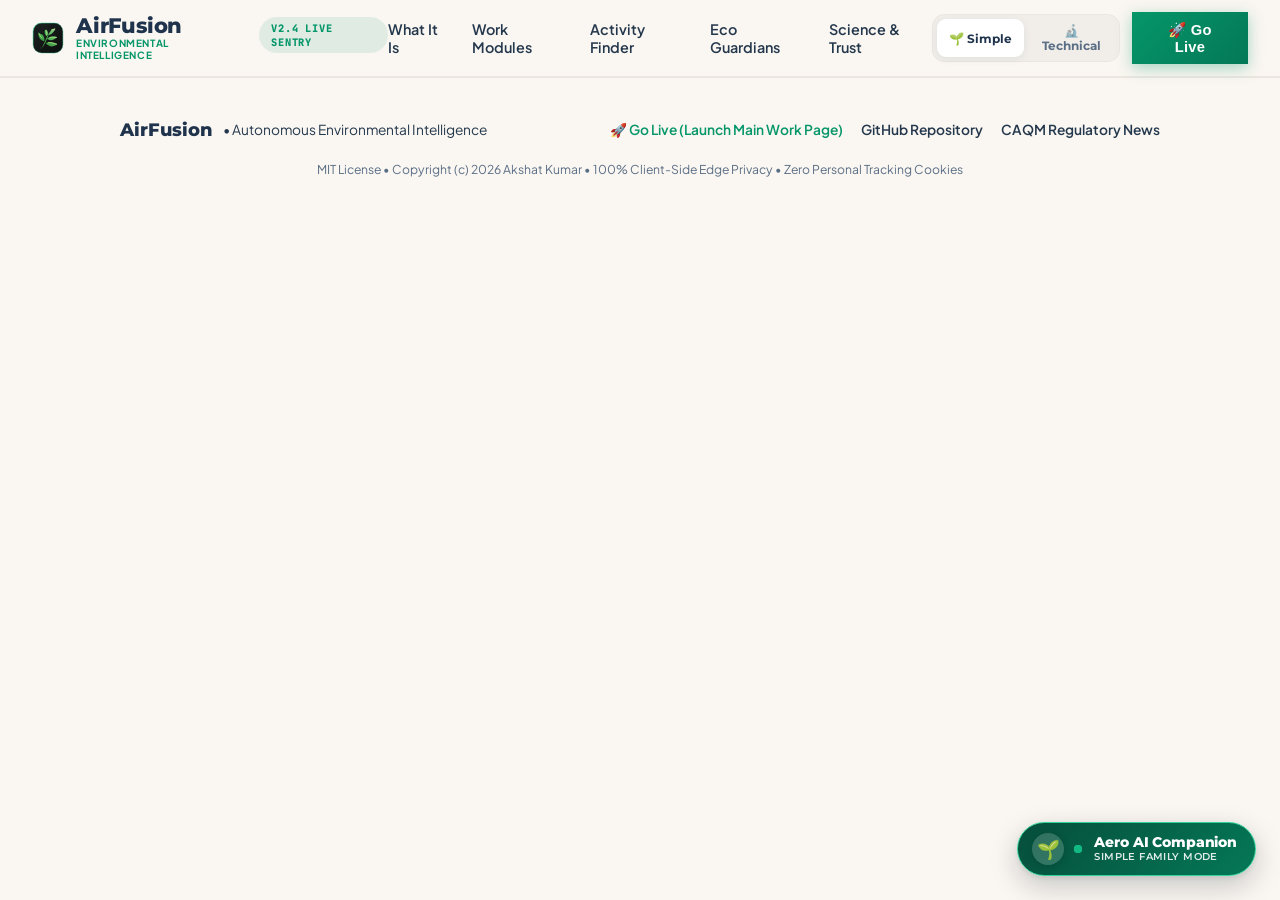
==== commit 93b1a6a2: "feat(ui): decouple standalone product landing page from main work page with Go Live transition" ====
--- a/public/index.html
+++ b/public/index.html
@@ -3443,12 +3443,258 @@
       box-shadow: 0 10px 24px rgba(0, 0, 0, 0.06);
     }
 
+
+    /* ========================================================================= */
+    /* STANDALONE PRODUCT LANDING PAGE STYLES                                    */
+    /* ========================================================================= */
+    #standaloneLandingPage {
+      min-height: 100vh;
+      background: var(--bg-sand);
+      color: var(--text-primary);
+      font-family: var(--font-body);
+      position: relative;
+      z-index: 10;
+    }
+
+    .landing-nav {
+      position: sticky;
+      top: 0;
+      z-index: 100;
+      background: rgba(250, 246, 241, 0.94);
+      backdrop-filter: blur(14px);
+      -webkit-backdrop-filter: blur(14px);
+      border-bottom: 1px solid var(--border-warm);
+      padding: 12px 32px;
+      display: flex;
+      justify-content: space-between;
+      align-items: center;
+      transition: all 0.25s ease;
+    }
+
+    .landing-hero-tech-theme .landing-nav {
+      background: rgba(18, 24, 22, 0.94);
+      border-bottom: 1px solid rgba(52, 211, 153, 0.25);
+    }
+
+    .landing-nav-brand {
+      display: flex;
+      align-items: center;
+      gap: 12px;
+      text-decoration: none;
+      cursor: pointer;
+    }
+
+    .landing-nav-brand-title {
+      font-family: var(--font-heading);
+      font-size: 1.3rem;
+      font-weight: 800;
+      color: var(--text-navy);
+      line-height: 1.1;
+      letter-spacing: -0.01em;
+    }
+
+    .landing-hero-tech-theme .landing-nav-brand-title {
+      color: #FFFFFF;
+    }
+
+    .landing-nav-links {
+      display: flex;
+      align-items: center;
+      gap: 22px;
+    }
+
+    @media (max-width: 980px) {
+      .landing-nav-links {
+        display: none;
+      }
+      .landing-nav {
+        padding: 12px 18px;
+      }
+    }
+
+    .landing-nav-link {
+      font-size: 0.90rem;
+      font-weight: 600;
+      color: var(--text-secondary);
+      text-decoration: none;
+      transition: color 0.2s ease;
+      cursor: pointer;
+    }
+
+    .landing-nav-link:hover {
+      color: #059669;
+    }
+
+    .landing-hero-tech-theme .landing-nav-link {
+      color: #94A3B8;
+    }
+
+    .landing-hero-tech-theme .landing-nav-link:hover {
+      color: #34D399;
+    }
+
+    .landing-go-live-btn {
+      background: linear-gradient(135deg, #059669 0%, #047857 100%);
+      color: #FFFFFF !important;
+      font-weight: 800;
+      font-size: 0.92rem;
+      padding: 9px 20px;
+      border-radius: var(--radius-md);
+      border: none;
+      cursor: pointer;
+      display: inline-flex;
+      align-items: center;
+      gap: 8px;
+      box-shadow: 0 4px 14px rgba(5, 150, 105, 0.35);
+      transition: all 0.2s cubic-bezier(0.16, 1, 0.3, 1);
+      letter-spacing: 0.02em;
+    }
+
+    .landing-go-live-btn:hover {
+      transform: translateY(-2px);
+      box-shadow: 0 6px 20px rgba(5, 150, 105, 0.5);
+      background: linear-gradient(135deg, #10B981 0%, #059669 100%);
+    }
+
+    .landing-container {
+      max-width: 1240px;
+      margin: 0 auto;
+      padding: 32px 24px 60px 24px;
+      display: flex;
+      flex-direction: column;
+      gap: 48px;
+    }
+
+    /* Exit to Landing button inside the work page */
+    .exit-to-landing-btn {
+      background: rgba(5, 150, 105, 0.08);
+      border: 1px solid rgba(5, 150, 105, 0.25);
+      color: #059669;
+      font-family: var(--font-body);
+      font-weight: 700;
+      font-size: 0.82rem;
+      padding: 6px 14px;
+      border-radius: 6px;
+      cursor: pointer;
+      display: inline-flex;
+      align-items: center;
+      gap: 6px;
+      transition: all 0.2s ease;
+      margin-left: 10px;
+    }
+
+    .exit-to-landing-btn:hover {
+      background: #059669;
+      color: #FFFFFF;
+      box-shadow: 0 2px 8px rgba(5, 150, 105, 0.3);
+    }
+
   </style>
   <script src="js/photo-aqi.js" defer></script>
 </head>
 <body>
 
-  <div id="app-root">
+    <!-- ========================================================================= -->
+  <!-- 1. STANDALONE PRODUCT LANDING PAGE (SEPARATE FULL-PAGE PRODUCT WORKSPACE) -->
+  <!-- ========================================================================= -->
+  <div id="standaloneLandingPage" style="display: block;">
+    <!-- Sticky Product Navbar -->
+    <nav class="landing-nav">
+      <div class="landing-nav-brand" onclick="window.scrollTo({top:0, behavior:'smooth'})">
+        <span style="width: 32px; height: 32px; display: inline-flex; align-items: center; justify-content: center;">
+          <svg xmlns="http://www.w3.org/2000/svg" viewBox="0 0 100 100" width="32" height="32" fill="none">
+  <defs>
+    <linearGradient id="favLeafPlateBg" x1="10" y1="8" x2="90" y2="92" gradientUnits="userSpaceOnUse">
+      <stop offset="0%" stop-color="#1A201E"/>
+      <stop offset="50%" stop-color="#131816"/>
+      <stop offset="100%" stop-color="#0C100F"/>
+    </linearGradient>
+    <linearGradient id="favLeafPlateRim" x1="4" y1="4" x2="96" y2="96" gradientUnits="userSpaceOnUse">
+      <stop offset="0%" stop-color="#34D399" stop-opacity="0.8"/>
+      <stop offset="50%" stop-color="#10B981" stop-opacity="0.4"/>
+      <stop offset="100%" stop-color="#047857" stop-opacity="0.6"/>
+    </linearGradient>
+    <linearGradient id="favLeafGrad" x1="20" y1="80" x2="75" y2="25" gradientUnits="userSpaceOnUse">
+      <stop offset="0%" stop-color="#2E7D32"/>
+      <stop offset="40%" stop-color="#43A047"/>
+      <stop offset="80%" stop-color="#66BB6A"/>
+      <stop offset="100%" stop-color="#A5D6A7"/>
+    </linearGradient>
+  </defs>
+  <rect x="3.5" y="3.5" width="93" height="93" rx="26" fill="url(#favLeafPlateBg)" stroke="url(#favLeafPlateRim)" stroke-width="2.5"/>
+  <path d="M 25 80 C 26 82 28.5 82.5 30 81 C 32 78.5 35 72 38.5 64.5 C 41.5 58 45 50.5 48.5 42.5 C 49.5 40 51 40 51.5 41.5 C 50.5 45 47 53 43.5 60.5 C 40 68 36 75.5 32 79.5 C 29.5 82 26 81.5 25 80 Z" fill="#4CAF50"/>
+  <path d="M 38 60 C 33 58 26 55.5 22.5 48.5 C 19 41.5 19.5 34.5 20 32 C 21.5 34.5 25.5 37 30 38.5 C 35 40 38 46 38.5 53 C 38.7 56 38.5 58.5 38 60 Z" fill="url(#favLeafGrad)"/>
+  <path d="M 23 37 C 24.5 42 27 47 31 50" stroke="#B4F588" stroke-width="2.2" stroke-linecap="round"/>
+  <path d="M 45 44 C 42 41 39 36 39.5 30 C 40 25.5 42.5 24 44 23.5 C 45.5 24.5 48.5 28 50 33 C 51.5 38 49 42 47 43.5 Z" fill="url(#favLeafGrad)"/>
+  <path d="M 43.5 26.5 C 45.5 30 46.5 34.5 45.5 39" stroke="#B4F588" stroke-width="2" stroke-linecap="round"/>
+  <path d="M 50.5 41 C 52 36 57 28 64 23.5 C 69 20.5 72 20.5 73 21 C 72 23.5 69 29.5 64 34.5 C 59.5 39 54.5 40.5 50.5 41 Z" fill="url(#favLeafGrad)"/>
+  <path d="M 60 25 C 65 23 68.5 22.5 71 22" stroke="#D4FC79" stroke-width="2.2" stroke-linecap="round"/>
+  <path d="M 47 52.5 C 50 49.5 57 46 65 45.5 C 72 45 77 47 78.5 47.5 C 76.5 49.5 71.5 54 64 56 C 57 58 50.5 55.5 47 52.5 Z" fill="url(#favLeafGrad)"/>
+  <path d="M 56 48 C 64 47 71 47.5 76 48" stroke="#B4F588" stroke-width="2.2" stroke-linecap="round"/>
+  <path d="M 43 66 C 47 63 56 62 65 64 C 73 66 77.5 68.5 79.5 69 C 76.5 71.5 70 76 62 76.5 C 54 77 47 72 43 66 Z" fill="url(#favLeafGrad)"/>
+  <path d="M 52 64 C 61 64 70 66.5 76.5 69" stroke="#B4F588" stroke-width="2.2" stroke-linecap="round"/>
+</svg>
+        </span>
+        <div>
+          <div class="landing-nav-brand-title">AirFusion</div>
+          <div style="font-size: 0.62rem; font-weight: 700; color: #059669; letter-spacing: 0.06em; text-transform: uppercase;">
+            Environmental Intelligence
+          </div>
+        </div>
+        <span class="ag-badge" style="background: rgba(5,150,105,0.1); color: #059669; font-size: 0.65rem; margin-left: 6px;">
+          v2.4 Live Sentry
+        </span>
+      </div>
+
+      <div class="landing-nav-links">
+        <a class="landing-nav-link" href="#whatIsSection">What It Is</a>
+        <a class="landing-nav-link" href="#modulesSection">Work Modules</a>
+        <a class="landing-nav-link" href="#activityFinderSection">Activity Finder</a>
+        <a class="landing-nav-link" href="#guardiansSection">Eco Guardians</a>
+        <a class="landing-nav-link" href="#scienceSection">Science &amp; Trust</a>
+      </div>
+
+      <div style="display: flex; align-items: center; gap: 12px;">
+        <!-- Dual Mode Switcher on Landing Page -->
+        <div class="mode-radio-box" style="margin: 0;">
+          <button class="mode-radio-btn active" id="landingModeSimple" onclick="setViewMode('simple')" style="padding: 4px 10px; font-size: 0.76rem;">
+            🌱 Simple
+          </button>
+          <button class="mode-radio-btn" id="landingModeTech" onclick="setViewMode('technical')" style="padding: 4px 10px; font-size: 0.76rem;">
+            🔬 Technical
+          </button>
+        </div>
+
+        <!-- Go Live Primary Action -->
+        <button class="landing-go-live-btn" onclick="goLive('home')" title="Launch Full Live Dashboard &amp; Command Center">
+          <span>🚀 Go Live</span>
+        </button>
+      </div>
+    </nav>
+
+    <!-- Dynamic Landing Content Container (Rendered by renderLandingPage()) -->
+    <div id="standaloneLandingContent"></div>
+
+    <!-- Product Landing Footer -->
+    <footer style="background: rgba(250, 246, 241, 0.98); border-top: 1px solid var(--border-warm); padding: 40px 24px 30px 24px; text-align: center; font-size: 0.86rem; color: var(--text-secondary);">
+      <div style="max-width: 1040px; margin: 0 auto; display: flex; justify-content: space-between; align-items: center; flex-wrap: wrap; gap: 20px;">
+        <div style="display: flex; align-items: center; gap: 10px;">
+          <span style="font-family: var(--font-heading); font-weight: 800; color: var(--text-navy); font-size: 1.15rem;">AirFusion</span>
+          <span>&bull; Autonomous Environmental Intelligence</span>
+        </div>
+        <div style="display: flex; gap: 18px; font-weight: 600;">
+          <a href="#" onclick="goLive('home'); return false;" style="color: #059669; text-decoration: none;">🚀 Go Live (Launch Main Work Page)</a>
+          <a href="https://github.com/akshatk1997/airfusion" target="_blank" rel="noopener" style="color: var(--text-secondary); text-decoration: none;">GitHub Repository</a>
+          <a href="#" onclick="goLive('news'); return false;" style="color: var(--text-secondary); text-decoration: none;">CAQM Regulatory News</a>
+        </div>
+      </div>
+      <div style="margin-top: 20px; font-size: 0.76rem; color: var(--text-muted);">
+        MIT License &bull; Copyright (c) 2026 Akshat Kumar &bull; 100% Client-Side Edge Privacy &bull; Zero Personal Tracking Cookies
+      </div>
+    </footer>
+  </div>
+
+  <div id="app-root" style="display: none;">
     <!-- Streamlit Collapsible Left Sidebar -->
     <aside class="st-sidebar" id="stSidebar">
       <div class="sidebar-header-row">
@@ -3636,16 +3882,15 @@
       </div>
       <ul class="st-nav-menu">
         <li class="st-nav-item">
-          <button class="active" id="nav-landing" onclick="navigate('landing')">
-            <span class="nav-icon">✨</span> Welcome &amp; Landing
+          <button id="nav-landing-exit" onclick="exitToLanding()" style="color: #059669; font-weight: 700; background: rgba(5,150,105,0.06); border: 1px dashed rgba(5,150,105,0.3);">
+            <span class="nav-icon">🌿</span> Exit to Product Landing
           </button>
         </li>
         <li class="st-nav-item">
-          <button  id="nav-home" onclick="navigate('home')">
+          <button class="active" id="nav-home" onclick="navigate('home')">
             <span class="nav-icon">🏠</span> Home Command Center
           </button>
-        </li>
-        <li class="st-nav-item">
+        </li><li class="st-nav-item">
           <button id="nav-safe_plan" onclick="navigate('safe_plan')">
             <span class="nav-icon">🛡️</span> My Safe Outdoor Plan
           </button>
@@ -4437,6 +4682,7 @@
     function setCompareRadarCityA(city) {
       if (!state.compareState) state.compareState = {};
       state.compareState.radarCityA = city;
+      if (!state.isLiveWorkPage && typeof renderLandingPage === 'function') renderLandingPage();
       renderCurrentPage();
     }
 
@@ -4921,16 +5167,11 @@
     // 3. NAVIGATION & VIEW MODES CONTROLLER
     // =========================================================================
     function navigate(pageId) {
-      if (pageId === 'intro') {
-        pageId = 'landing';
-      }
-      state.currentPage = pageId;
-      document.querySelectorAll('.st-nav-item button').forEach(btn => btn.classList.remove('active'));
-      const activeBtn = document.getElementById(`nav-${pageId}`);
-      if (activeBtn) activeBtn.classList.add('active');
-      closeSidebarMobile();
-      renderCurrentPage();
-      window.scrollTo({ top: 0, behavior: 'smooth' });
+      if (pageId === 'landing' || pageId === 'intro') {
+        exitToLanding();
+        return;
+      }
+      goLive(pageId);
     }
 
     function setViewMode(mode) {
@@ -8429,6 +8670,58 @@
 // State extension for landing page
     if (!state.landingActivity) {
       state.landingActivity = 'playground';
+
+    // =========================================================================
+    // STANDALONE LANDING PAGE & MAIN WORK PAGE DUAL-WORKSPACE CONTROLLER
+    // =========================================================================
+    state.isLiveWorkPage = false;
+
+    function goLive(targetPage = 'home') {
+      const landing = document.getElementById('standaloneLandingPage');
+      const app = document.getElementById('app-root');
+      if (landing) landing.style.display = 'none';
+      if (app) app.style.display = 'flex';
+      state.isLiveWorkPage = true;
+      state.currentPage = targetPage;
+      
+      // Highlight sidebar active item
+      document.querySelectorAll('.st-nav-item button').forEach(b => b.classList.remove('active'));
+      const activeNav = document.getElementById('nav-' + targetPage);
+      if (activeNav) activeNav.classList.add('active');
+
+      renderCurrentPage();
+      window.scrollTo({ top: 0, behavior: 'smooth' });
+    }
+
+    function exitToLanding() {
+      const landing = document.getElementById('standaloneLandingPage');
+      const app = document.getElementById('app-root');
+      if (landing) landing.style.display = 'block';
+      if (app) app.style.display = 'none';
+      state.isLiveWorkPage = false;
+      renderLandingPage();
+      window.scrollTo({ top: 0, behavior: 'smooth' });
+    }
+
+    function renderLandingPage() {
+      const container = document.getElementById('standaloneLandingContent');
+      if (!container) return;
+      const isSimple = state.viewMode === 'simple';
+      container.innerHTML = isSimple ? renderLandingSimple() : renderLandingTechnical();
+
+      // Sync mode buttons on landing nav
+      const btnSimple = document.getElementById('landingModeSimple');
+      const btnTech = document.getElementById('landingModeTech');
+      if (btnSimple) btnSimple.classList.toggle('active', isSimple);
+      if (btnTech) btnTech.classList.toggle('active', !isSimple);
+
+      // Sync theme class on landing root
+      const landingRoot = document.getElementById('standaloneLandingPage');
+      if (landingRoot) {
+        landingRoot.classList.toggle('landing-hero-tech-theme', !isSimple);
+      }
+    }
+
     }
 
     function selectLandingActivity(act) {
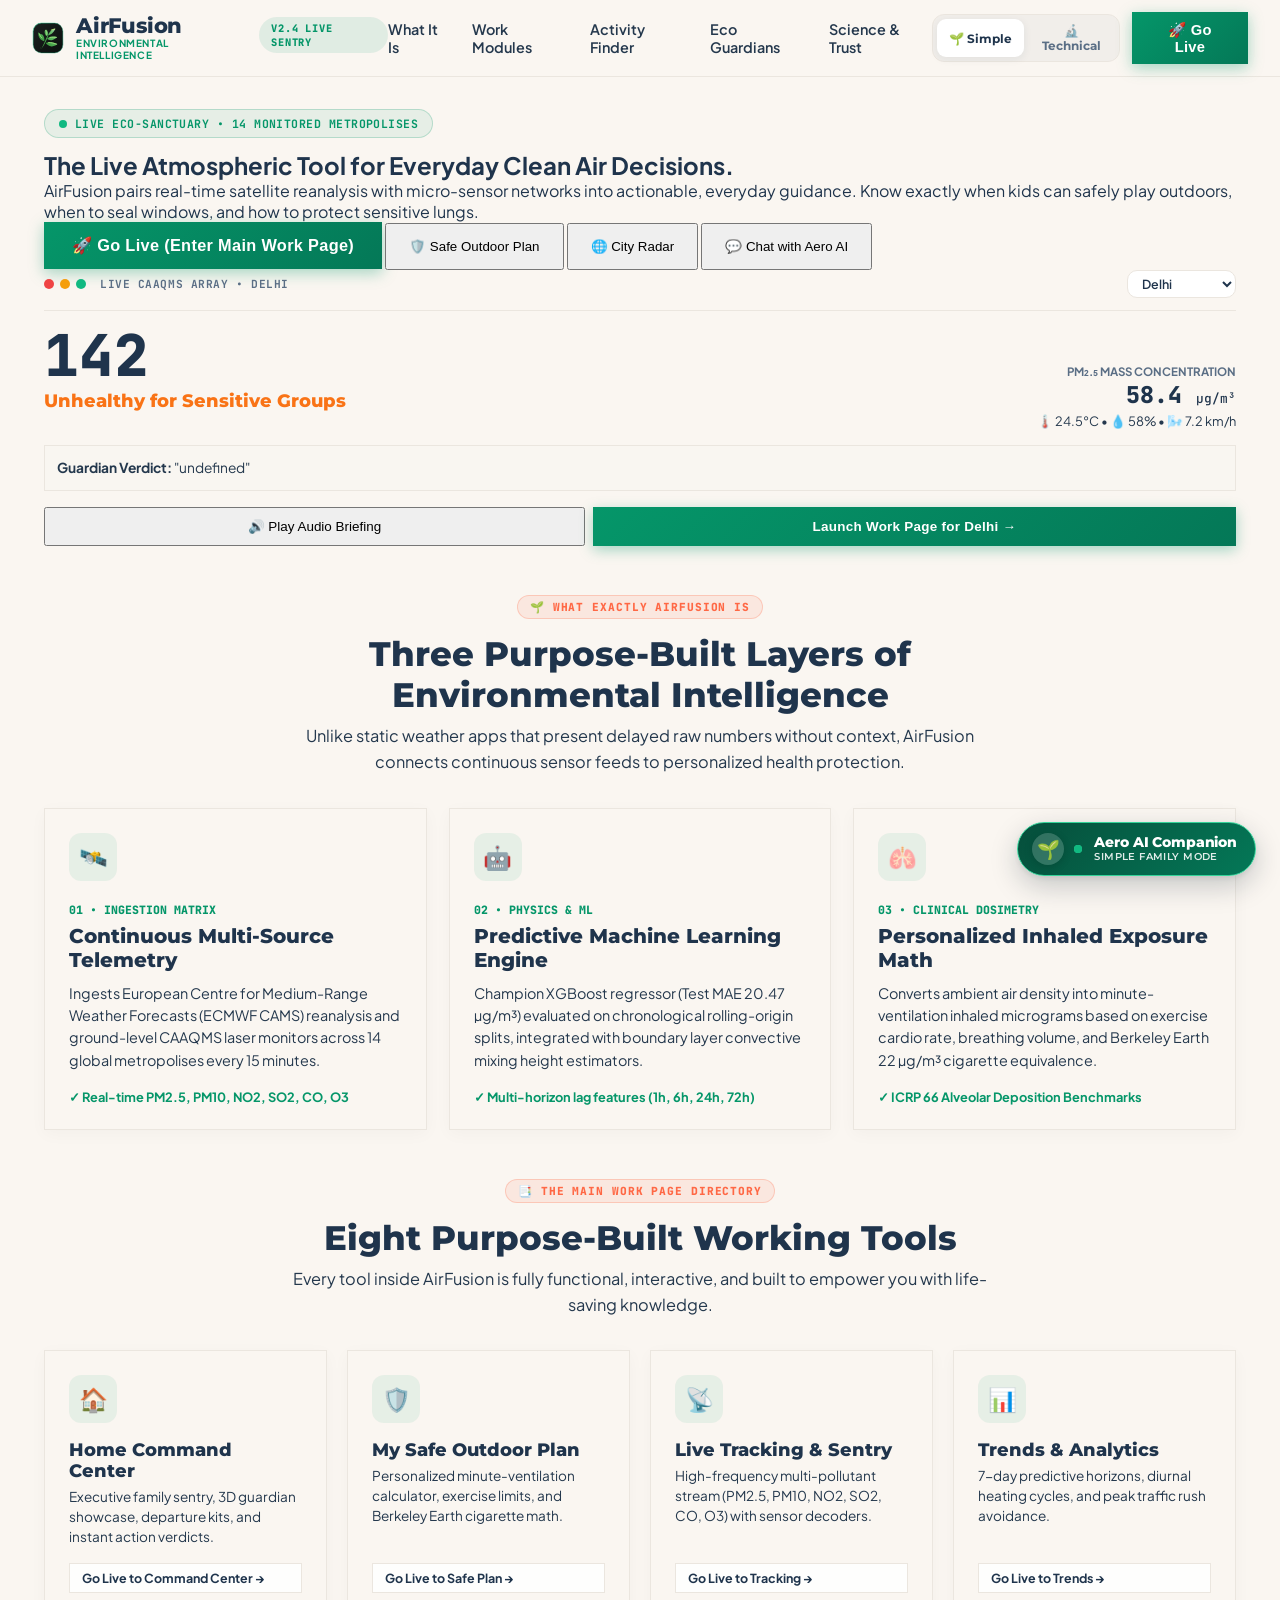
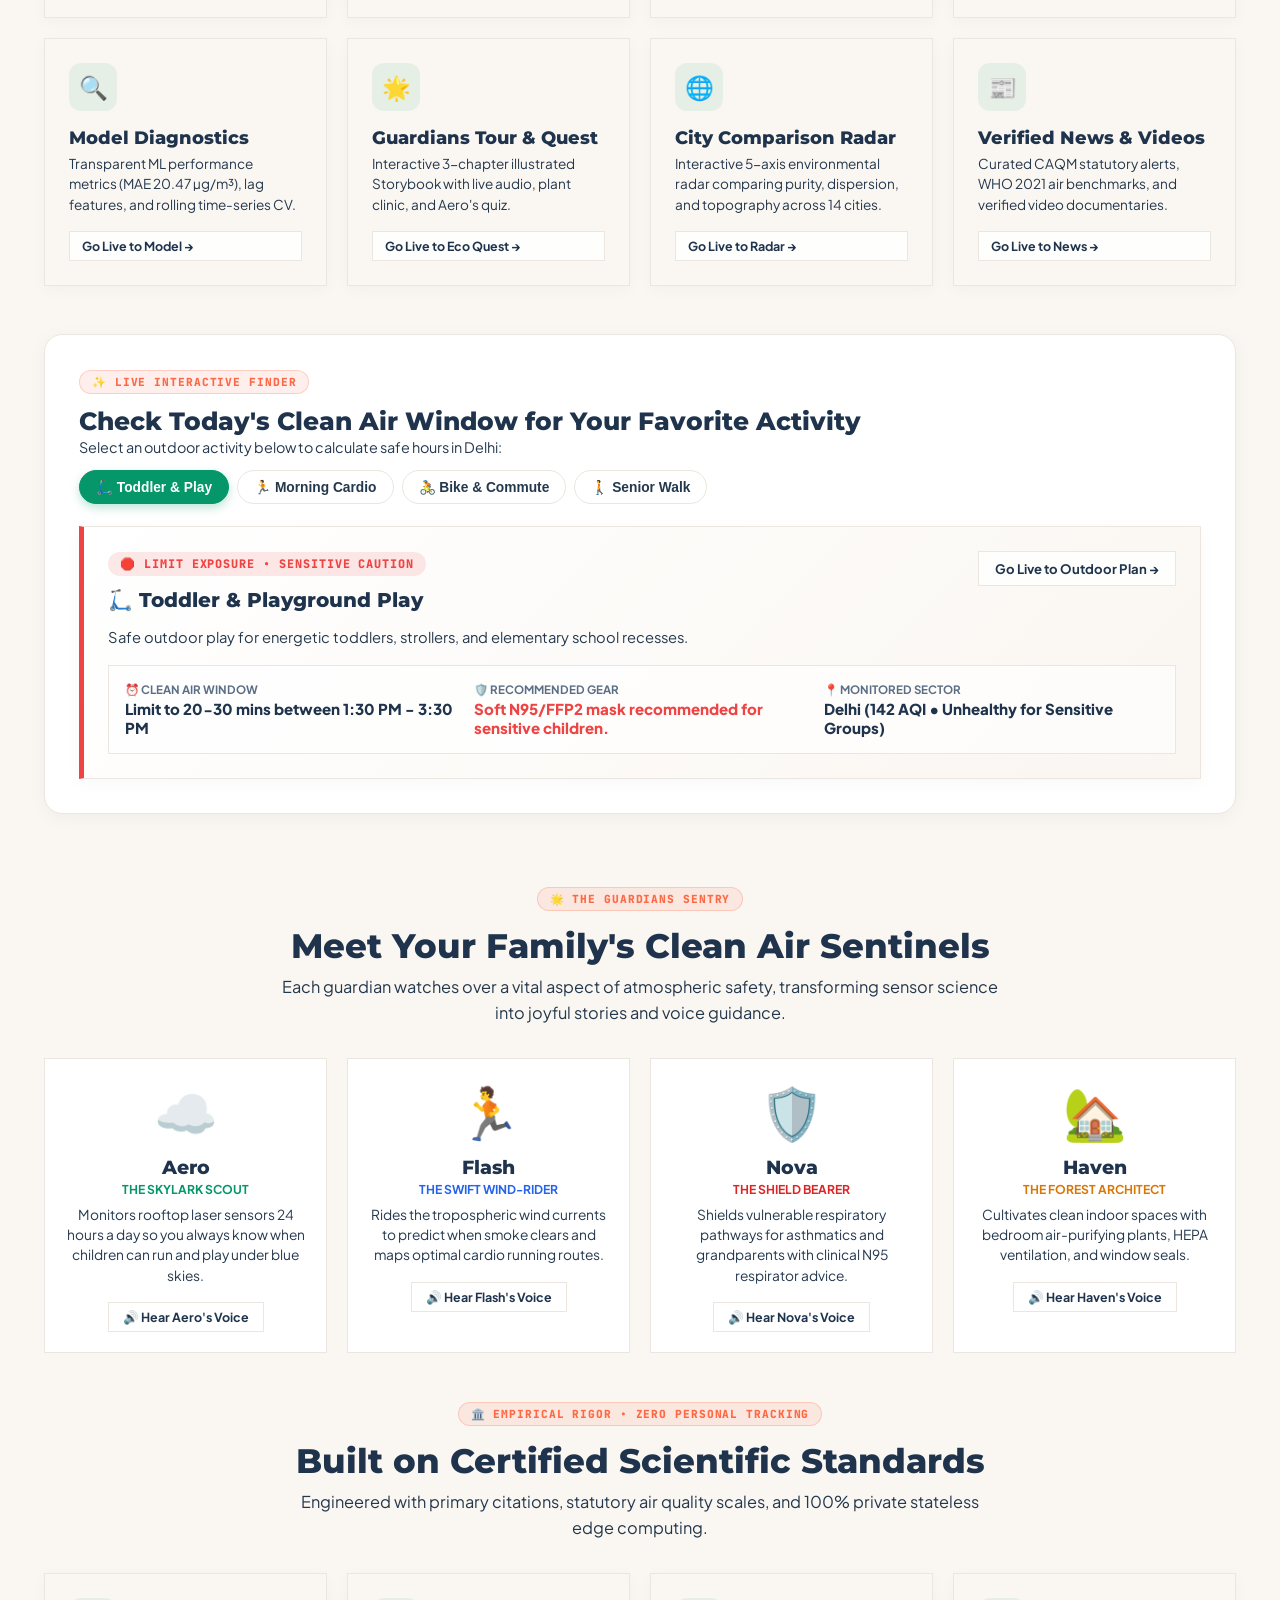
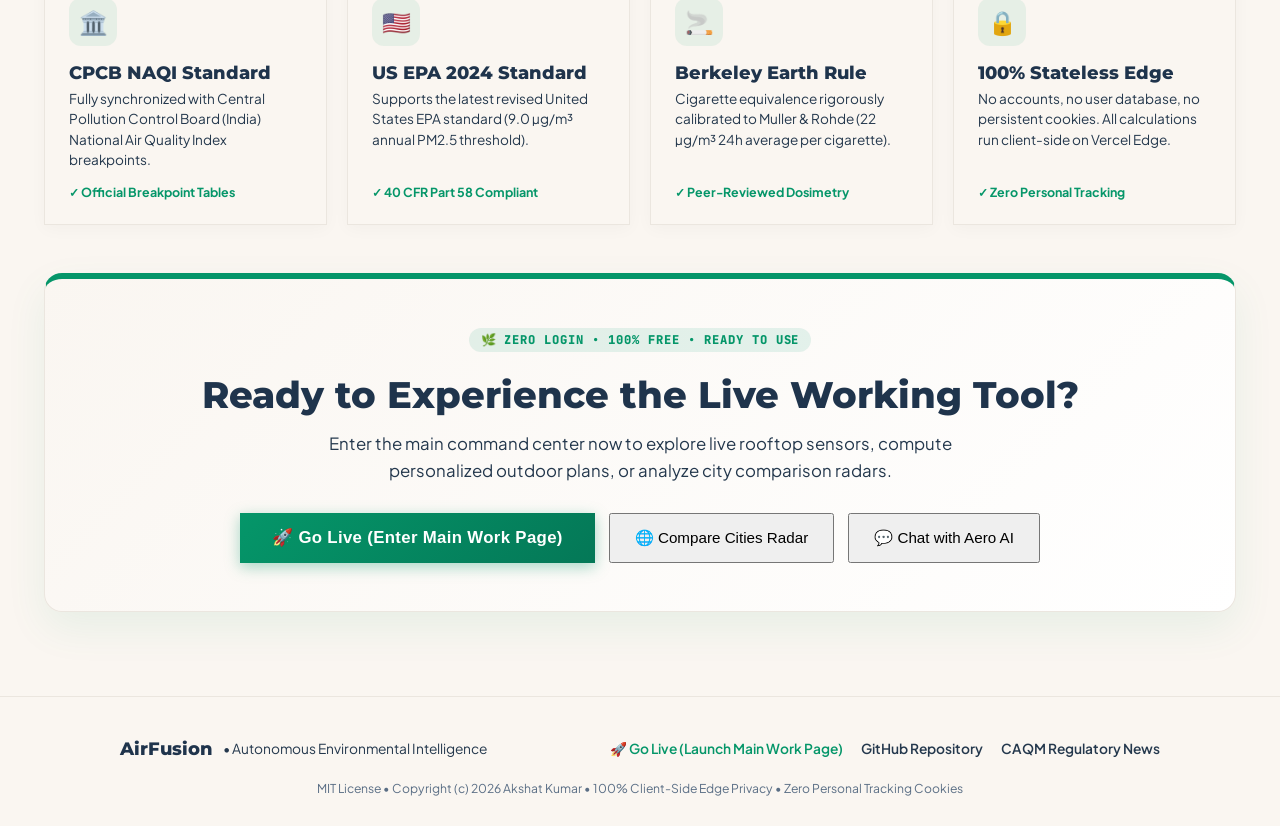
==== commit c7b6b5c9: "fix(landing): resolve scope hoisting, pre-render static HTML, and verify browser flow" ====
--- a/public/index.html
+++ b/public/index.html
@@ -3673,7 +3673,512 @@
     </nav>
 
     <!-- Dynamic Landing Content Container (Rendered by renderLandingPage()) -->
-    <div id="standaloneLandingContent"></div>
+    <div id="standaloneLandingContent">
+
+        <div class="landing-container">
+          <!-- 1. BREATHTAKING HERO SECTION -->
+          <section class="landing-hero-card">
+            <div class="landing-hero-split">
+              <div>
+                <div style="display: inline-flex; align-items: center; gap: 8px; background: rgba(5, 150, 105, 0.08); border: 1px solid rgba(5, 150, 105, 0.22); border-radius: 20px; padding: 6px 14px; margin-bottom: 12px;">
+                  <span class="pulse-dot" style="background: #10B981;"></span>
+                  <span style="font-family: var(--font-mono); font-size: 0.72rem; font-weight: 700; color: #059669; letter-spacing: 0.04em;">
+                    LIVE ECO-SANCTUARY &bull; 14 MONITORED METROPOLISES
+                  </span>
+                </div>
+
+                <h1 class="landing-headline">
+                  The Live Atmospheric Tool for Everyday Clean Air Decisions.
+                </h1>
+
+                <p class="landing-lead">
+                  AirFusion pairs real-time satellite reanalysis with micro-sensor networks into actionable, everyday guidance. Know exactly when kids can safely play outdoors, when to seal windows, and how to protect sensitive lungs.
+                </p>
+
+                <div class="landing-btn-group">
+                  <button class="landing-go-live-btn" style="padding: 14px 28px; font-size: 1.02rem;" onclick="goLive('home')">
+                    🚀 Go Live (Enter Main Work Page)
+                  </button>
+                  <button class="landing-btn-outline" style="padding: 14px 22px;" onclick="goLive('safe_plan')">
+                    🛡️ Safe Outdoor Plan
+                  </button>
+                  <button class="landing-btn-outline" style="padding: 14px 22px;" onclick="goLive('compare')">
+                    🌐 City Radar
+                  </button>
+                  <button class="landing-btn-outline" style="padding: 14px 22px;" onclick="toggleFloatingAiPopup()">
+                    💬 Chat with Aero AI
+                  </button>
+                </div>
+              </div>
+
+              <!-- Interactive Live Tool Preview Window -->
+              <div class="landing-tool-preview">
+                <!-- MacOS Traffic Light Header -->
+                <div style="display: flex; justify-content: space-between; align-items: center; margin-bottom: 16px; border-bottom: 1px solid var(--border-warm); padding-bottom: 12px;">
+                  <div style="display: flex; align-items: center; gap: 6px;">
+                    <span style="width: 10px; height: 10px; border-radius: 50%; background: #EF4444; display: inline-block;"></span>
+                    <span style="width: 10px; height: 10px; border-radius: 50%; background: #F59E0B; display: inline-block;"></span>
+                    <span style="width: 10px; height: 10px; border-radius: 50%; background: #10B981; display: inline-block;"></span>
+                    <span style="margin-left: 8px; font-family: var(--font-mono); font-size: 0.70rem; font-weight: 700; color: var(--text-muted); letter-spacing: 0.05em;">
+                      LIVE CAAQMS ARRAY &bull; DELHI
+                    </span>
+                  </div>
+                  <select class="st-select" style="width: auto; padding: 4px 10px; font-size: 0.78rem;" onchange="changeCity(this.value)">
+                    <option value="Delhi" selected>Delhi</option>
+                    <option value="Mumbai" >Mumbai</option>
+                    <option value="Bengaluru" >Bengaluru</option>
+                    <option value="Kolkata" >Kolkata</option>
+                    <option value="Chennai" >Chennai</option>
+                    <option value="Hyderabad" >Hyderabad</option>
+                    <option value="Pune" >Pune</option>
+                    <option value="London" >London</option>
+                    <option value="New York" >New York</option>
+                    <option value="Tokyo" >Tokyo</option>
+                    <option value="Paris" >Paris</option>
+                  </select>
+                </div>
+
+                <!-- Live Numbers -->
+                <div style="display: flex; align-items: baseline; justify-content: space-between; margin-bottom: 16px;">
+                  <div>
+                    <div style="font-family: var(--font-mono); font-size: 3.6rem; font-weight: 800; color: var(--text-navy); line-height: 1;">
+                      168
+                    </div>
+                    <div style="font-family: var(--font-heading); font-size: 1.15rem; font-weight: 800; color: #EF4444; margin-top: 4px;">
+                      Unhealthy
+                    </div>
+                  </div>
+                  <div style="text-align: right;">
+                    <div style="font-size: 0.72rem; font-weight: 700; color: var(--text-muted); text-transform: uppercase;">PM₂.₅ Mass Concentration</div>
+                    <div style="font-family: var(--font-mono); font-size: 1.45rem; font-weight: 800; color: var(--text-navy);">
+                      88.5 <span style="font-size: 0.8rem; font-weight: 500;">µg/m³</span>
+                    </div>
+                    <div style="font-size: 0.80rem; color: var(--text-secondary); margin-top: 3px;">
+                      🌡️ 24°C &bull; 💧 58% &bull; 🌬️ 9.4 km/h
+                    </div>
+                  </div>
+                </div>
+
+                <div style="background: rgba(250, 246, 241, 0.85); border-radius: var(--radius-sm); padding: 12px; margin-bottom: 16px; border: 1px solid var(--border-warm); font-size: 0.86rem; color: var(--text-secondary); line-height: 1.48;">
+                  <strong>Guardian Verdict:</strong> "Air pollution is elevated today. Sensitive lungs should keep workouts indoors and toddlers play in sunny windows."
+                </div>
+
+                <div style="display: flex; gap: 8px;">
+                  <button class="landing-btn-outline" style="flex: 1; padding: 10px 12px; font-size: 0.84rem; justify-content: center;" onclick="playCityAudioSummary('Delhi')">
+                    🔊 Play Audio Briefing
+                  </button>
+                  <button class="landing-go-live-btn" style="flex: 1.2; padding: 10px 14px; font-size: 0.84rem; justify-content: center;" onclick="goLive('home')">
+                    Launch Work Page for Delhi →
+                  </button>
+                </div>
+              </div>
+            </div>
+          </section>
+
+          <!-- 2. WHAT EXACTLY AIRFUSION IS (3-PILLAR TOOL BREAKDOWN) -->
+          <section id="whatIsSection">
+            <div style="text-align: center; max-width: 720px; margin: 0 auto 32px auto;">
+              <span class="ag-badge ag-badge-coral">🌱 WHAT EXACTLY AIRFUSION IS</span>
+              <h2 style="font-family: var(--font-heading); font-size: 2.1rem; font-weight: 800; color: var(--text-navy); margin: 8px 0;">
+                Three Purpose-Built Layers of Environmental Intelligence
+              </h2>
+              <p style="font-size: 1.02rem; color: var(--text-secondary); line-height: 1.6;">
+                Unlike static weather apps that present delayed raw numbers without context, AirFusion connects continuous sensor feeds to personalized health protection.
+              </p>
+            </div>
+
+            <div class="landing-grid-3">
+              <div class="landing-card">
+                <div>
+                  <div class="landing-card-icon">🛰️</div>
+                  <span style="font-family: var(--font-mono); font-size: 0.72rem; font-weight: 800; color: #059669; text-transform: uppercase;">01 &bull; Ingestion Matrix</span>
+                  <h3 style="font-family: var(--font-heading); font-size: 1.22rem; font-weight: 800; color: var(--text-navy); margin: 6px 0 10px 0;">
+                    Continuous Multi-Source Telemetry
+                  </h3>
+                  <p style="font-size: 0.90rem; color: var(--text-secondary); line-height: 1.55;">
+                    Ingests European Centre for Medium-Range Weather Forecasts (ECMWF CAMS) reanalysis and ground-level CAAQMS laser monitors across 14 global metropolises every 15 minutes.
+                  </p>
+                </div>
+                <div style="margin-top: 18px; font-size: 0.80rem; font-weight: 700; color: #059669;">
+                  ✓ Real-time PM2.5, PM10, NO2, SO2, CO, O3
+                </div>
+              </div>
+
+              <div class="landing-card">
+                <div>
+                  <div class="landing-card-icon">🤖</div>
+                  <span style="font-family: var(--font-mono); font-size: 0.72rem; font-weight: 800; color: #059669; text-transform: uppercase;">02 &bull; Physics &amp; ML</span>
+                  <h3 style="font-family: var(--font-heading); font-size: 1.22rem; font-weight: 800; color: var(--text-navy); margin: 6px 0 10px 0;">
+                    Predictive Machine Learning Engine
+                  </h3>
+                  <p style="font-size: 0.90rem; color: var(--text-secondary); line-height: 1.55;">
+                    Champion XGBoost regressor (Test MAE 20.47 µg/m³) evaluated on chronological rolling-origin splits, integrated with boundary layer convective mixing height estimators.
+                  </p>
+                </div>
+                <div style="margin-top: 18px; font-size: 0.80rem; font-weight: 700; color: #059669;">
+                  ✓ Multi-horizon lag features (1h, 6h, 24h, 72h)
+                </div>
+              </div>
+
+              <div class="landing-card">
+                <div>
+                  <div class="landing-card-icon">🫁</div>
+                  <span style="font-family: var(--font-mono); font-size: 0.72rem; font-weight: 800; color: #059669; text-transform: uppercase;">03 &bull; Clinical Dosimetry</span>
+                  <h3 style="font-family: var(--font-heading); font-size: 1.22rem; font-weight: 800; color: var(--text-navy); margin: 6px 0 10px 0;">
+                    Personalized Inhaled Exposure Math
+                  </h3>
+                  <p style="font-size: 0.90rem; color: var(--text-secondary); line-height: 1.55;">
+                    Converts ambient air density into minute-ventilation inhaled micrograms based on exercise cardio rate, breathing volume, and Berkeley Earth 22 µg/m³ cigarette equivalence.
+                  </p>
+                </div>
+                <div style="margin-top: 18px; font-size: 0.80rem; font-weight: 700; color: #059669;">
+                  ✓ ICRP 66 Alveolar Deposition Benchmarks
+                </div>
+              </div>
+            </div>
+          </section>
+
+          <!-- 3. THE 8 WORKING MODULES (MAIN WORK PAGE DIRECTORY) -->
+          <section id="modulesSection">
+            <div style="text-align: center; max-width: 720px; margin: 0 auto 32px auto;">
+              <span class="ag-badge ag-badge-coral">📑 THE MAIN WORK PAGE DIRECTORY</span>
+              <h2 style="font-family: var(--font-heading); font-size: 2.1rem; font-weight: 800; color: var(--text-navy); margin: 8px 0;">
+                Eight Purpose-Built Working Tools
+              </h2>
+              <p style="font-size: 1.02rem; color: var(--text-secondary); line-height: 1.6;">
+                Every tool inside AirFusion is fully functional, interactive, and built to empower you with life-saving knowledge.
+              </p>
+            </div>
+
+            <div class="landing-grid-4">
+              <div class="landing-card" style="cursor: pointer;" onclick="goLive('home')">
+                <div>
+                  <div class="landing-card-icon">🏠</div>
+                  <h4 style="font-family: var(--font-heading); font-size: 1.12rem; font-weight: 800; color: var(--text-navy); margin-bottom: 6px;">Home Command Center</h4>
+                  <p style="font-size: 0.85rem; color: var(--text-secondary); line-height: 1.48;">
+                    Executive family sentry, 3D guardian showcase, departure kits, and instant action verdicts.
+                  </p>
+                </div>
+                <button class="landing-btn-secondary" style="margin-top: 16px; padding: 6px 12px; font-size: 0.78rem; font-weight: 700;" onclick="event.stopPropagation(); goLive('home')">
+                  Go Live to Command Center →
+                </button>
+              </div>
+
+              <div class="landing-card" style="cursor: pointer;" onclick="goLive('safe_plan')">
+                <div>
+                  <div class="landing-card-icon">🛡️</div>
+                  <h4 style="font-family: var(--font-heading); font-size: 1.12rem; font-weight: 800; color: var(--text-navy); margin-bottom: 6px;">My Safe Outdoor Plan</h4>
+                  <p style="font-size: 0.85rem; color: var(--text-secondary); line-height: 1.48;">
+                    Personalized minute-ventilation calculator, exercise limits, and Berkeley Earth cigarette math.
+                  </p>
+                </div>
+                <button class="landing-btn-secondary" style="margin-top: 16px; padding: 6px 12px; font-size: 0.78rem; font-weight: 700;" onclick="event.stopPropagation(); goLive('safe_plan')">
+                  Go Live to Safe Plan →
+                </button>
+              </div>
+
+              <div class="landing-card" style="cursor: pointer;" onclick="goLive('live')">
+                <div>
+                  <div class="landing-card-icon">📡</div>
+                  <h4 style="font-family: var(--font-heading); font-size: 1.12rem; font-weight: 800; color: var(--text-navy); margin-bottom: 6px;">Live Tracking &amp; Sentry</h4>
+                  <p style="font-size: 0.85rem; color: var(--text-secondary); line-height: 1.48;">
+                    High-frequency multi-pollutant stream (PM2.5, PM10, NO2, SO2, CO, O3) with sensor decoders.
+                  </p>
+                </div>
+                <button class="landing-btn-secondary" style="margin-top: 16px; padding: 6px 12px; font-size: 0.78rem; font-weight: 700;" onclick="event.stopPropagation(); goLive('live')">
+                  Go Live to Tracking →
+                </button>
+              </div>
+
+              <div class="landing-card" style="cursor: pointer;" onclick="goLive('trends')">
+                <div>
+                  <div class="landing-card-icon">📊</div>
+                  <h4 style="font-family: var(--font-heading); font-size: 1.12rem; font-weight: 800; color: var(--text-navy); margin-bottom: 6px;">Trends &amp; Analytics</h4>
+                  <p style="font-size: 0.85rem; color: var(--text-secondary); line-height: 1.48;">
+                    7-day predictive horizons, diurnal heating cycles, and peak traffic rush avoidance.
+                  </p>
+                </div>
+                <button class="landing-btn-secondary" style="margin-top: 16px; padding: 6px 12px; font-size: 0.78rem; font-weight: 700;" onclick="event.stopPropagation(); goLive('trends')">
+                  Go Live to Trends →
+                </button>
+              </div>
+
+              <div class="landing-card" style="cursor: pointer;" onclick="goLive('model')">
+                <div>
+                  <div class="landing-card-icon">🔍</div>
+                  <h4 style="font-family: var(--font-heading); font-size: 1.12rem; font-weight: 800; color: var(--text-navy); margin-bottom: 6px;">Model Diagnostics</h4>
+                  <p style="font-size: 0.85rem; color: var(--text-secondary); line-height: 1.48;">
+                    Transparent ML performance metrics (MAE 20.47 µg/m³), lag features, and rolling time-series CV.
+                  </p>
+                </div>
+                <button class="landing-btn-secondary" style="margin-top: 16px; padding: 6px 12px; font-size: 0.78rem; font-weight: 700;" onclick="event.stopPropagation(); goLive('model')">
+                  Go Live to Model →
+                </button>
+              </div>
+
+              <div class="landing-card" style="cursor: pointer;" onclick="goLive('safety')">
+                <div>
+                  <div class="landing-card-icon">🌟</div>
+                  <h4 style="font-family: var(--font-heading); font-size: 1.12rem; font-weight: 800; color: var(--text-navy); margin-bottom: 6px;">Guardians Tour &amp; Quest</h4>
+                  <p style="font-size: 0.85rem; color: var(--text-secondary); line-height: 1.48;">
+                    Interactive 3-chapter illustrated Storybook with live audio, plant clinic, and Aero's quiz.
+                  </p>
+                </div>
+                <button class="landing-btn-secondary" style="margin-top: 16px; padding: 6px 12px; font-size: 0.78rem; font-weight: 700;" onclick="event.stopPropagation(); goLive('safety')">
+                  Go Live to Eco Quest →
+                </button>
+              </div>
+
+              <div class="landing-card" style="cursor: pointer;" onclick="goLive('compare')">
+                <div>
+                  <div class="landing-card-icon">🌐</div>
+                  <h4 style="font-family: var(--font-heading); font-size: 1.12rem; font-weight: 800; color: var(--text-navy); margin-bottom: 6px;">City Comparison Radar</h4>
+                  <p style="font-size: 0.85rem; color: var(--text-secondary); line-height: 1.48;">
+                    Interactive 5-axis environmental radar comparing purity, dispersion, and topography across 14 cities.
+                  </p>
+                </div>
+                <button class="landing-btn-secondary" style="margin-top: 16px; padding: 6px 12px; font-size: 0.78rem; font-weight: 700;" onclick="event.stopPropagation(); goLive('compare')">
+                  Go Live to Radar →
+                </button>
+              </div>
+
+              <div class="landing-card" style="cursor: pointer;" onclick="goLive('news')">
+                <div>
+                  <div class="landing-card-icon">📰</div>
+                  <h4 style="font-family: var(--font-heading); font-size: 1.12rem; font-weight: 800; color: var(--text-navy); margin-bottom: 6px;">Verified News &amp; Videos</h4>
+                  <p style="font-size: 0.85rem; color: var(--text-secondary); line-height: 1.48;">
+                    Curated CAQM statutory alerts, WHO 2021 air benchmarks, and verified video documentaries.
+                  </p>
+                </div>
+                <button class="landing-btn-secondary" style="margin-top: 16px; padding: 6px 12px; font-size: 0.78rem; font-weight: 700;" onclick="event.stopPropagation(); goLive('news')">
+                  Go Live to News →
+                </button>
+              </div>
+            </div>
+          </section>
+
+          <!-- 4. INTERACTIVE ACTIVITY FINDER -->
+          <section id="activityFinderSection" class="ag-card" style="padding: 34px;">
+            <div style="display: flex; justify-content: space-between; align-items: center; flex-wrap: wrap; gap: 14px; margin-bottom: 22px;">
+              <div>
+                <span class="ag-badge ag-badge-coral">✨ LIVE INTERACTIVE FINDER</span>
+                <h3 style="font-family: var(--font-heading); font-size: 1.55rem; font-weight: 800; color: var(--text-navy); margin: 6px 0 2px 0;">
+                  Check Today's Clean Air Window for Your Favorite Activity
+                </h3>
+                <p style="font-size: 0.90rem; color: var(--text-secondary);">
+                  Select an outdoor activity below to calculate safe hours in Delhi:
+                </p>
+              </div>
+
+              <!-- Activity selector pills -->
+              <div style="display: flex; flex-wrap: wrap; gap: 8px;">
+                <button class="landing-activity-pill active" onclick="selectLandingActivity('playground')">
+                  🛴 Toddler &amp; Play
+                </button>
+                <button class="landing-activity-pill " onclick="selectLandingActivity('run')">
+                  🏃 Morning Cardio
+                </button>
+                <button class="landing-activity-pill " onclick="selectLandingActivity('cycle')">
+                  🚴 Bike &amp; Commute
+                </button>
+                <button class="landing-activity-pill " onclick="selectLandingActivity('walk')">
+                  🚶 Senior Walk
+                </button>
+              </div>
+            </div>
+
+            <!-- Dynamic content card -->
+            
+        <div id="landingActivityCard" class="landing-card" style="background: linear-gradient(135deg, #FFFFFF 0%, #FAF6F1 100%); border-left: 5px solid #EF4444;">
+          <div style="display: flex; justify-content: space-between; align-items: flex-start; flex-wrap: wrap; gap: 10px; margin-bottom: 12px;">
+            <div>
+              <span class="ag-badge" style="background: rgba(239, 68, 68, 0.12); color: #EF4444; font-weight: 800; font-size: 0.74rem;">
+                🛑 LIMIT EXPOSURE • SENSITIVE CAUTION
+              </span>
+              <h4 style="font-family: var(--font-heading); font-size: 1.25rem; font-weight: 800; color: var(--text-navy); margin: 6px 0 2px 0;">
+                🛴 Toddler & Playground Play
+              </h4>
+            </div>
+            <button class="landing-btn-secondary" style="padding: 8px 16px; font-size: 0.82rem; font-weight: 700;" onclick="goLive('safe_plan')">
+              Go Live to Outdoor Plan →
+            </button>
+          </div>
+          <p style="font-size: 0.92rem; color: var(--text-secondary); line-height: 1.55; margin-bottom: 16px;">
+            Safe outdoor play for energetic toddlers, strollers, and elementary school recesses.
+          </p>
+
+          <div style="display: grid; grid-template-columns: repeat(auto-fit, minmax(200px, 1fr)); gap: 14px; padding: 16px; background: rgba(255,255,255,0.7); border-radius: var(--radius-sm); border: 1px solid var(--border-warm);">
+            <div>
+              <div style="font-size: 0.72rem; font-weight: 700; color: var(--text-muted); text-transform: uppercase;">⏰ Clean Air Window</div>
+              <div style="font-size: 0.94rem; font-weight: 800; color: var(--text-navy); margin-top: 2px;">Limit to 20-30 mins between 1:30 PM - 3:30 PM</div>
+            </div>
+            <div>
+              <div style="font-size: 0.72rem; font-weight: 700; color: var(--text-muted); text-transform: uppercase;">🛡️ Recommended Gear</div>
+              <div style="font-size: 0.94rem; font-weight: 800; color: #EF4444; margin-top: 2px;">Soft N95/FFP2 mask recommended for sensitive children.</div>
+            </div>
+            <div>
+              <div style="font-size: 0.72rem; font-weight: 700; color: var(--text-muted); text-transform: uppercase;">📍 Monitored Sector</div>
+              <div style="font-size: 0.94rem; font-weight: 800; color: var(--text-navy); margin-top: 2px;">Delhi (168 AQI &bull; Unhealthy)</div>
+            </div>
+          </div>
+        </div>
+      
+          </section>
+
+          <!-- 5. MEET THE FOUR CLEAN AIR GUARDIANS -->
+          <section id="guardiansSection">
+            <div style="text-align: center; max-width: 720px; margin: 0 auto 32px auto;">
+              <span class="ag-badge ag-badge-coral">🌟 THE GUARDIANS SENTRY</span>
+              <h2 style="font-family: var(--font-heading); font-size: 2.1rem; font-weight: 800; color: var(--text-navy); margin: 8px 0;">
+                Meet Your Family's Clean Air Sentinels
+              </h2>
+              <p style="font-size: 1.02rem; color: var(--text-secondary); line-height: 1.6;">
+                Each guardian watches over a vital aspect of atmospheric safety, transforming sensor science into joyful stories and voice guidance.
+              </p>
+            </div>
+
+            <div class="landing-grid-4">
+              <div class="landing-guardian-card">
+                <span style="font-size: 3.2rem; margin-bottom: 10px;">☁️</span>
+                <h4 style="font-family: var(--font-heading); font-size: 1.20rem; font-weight: 800; color: var(--text-navy); margin-bottom: 2px;">Aero</h4>
+                <span style="font-size: 0.76rem; font-weight: 700; color: #059669; text-transform: uppercase; margin-bottom: 8px;">The Skylark Scout</span>
+                <p style="font-size: 0.86rem; color: var(--text-secondary); line-height: 1.48; margin-bottom: 16px;">
+                  Monitors rooftop laser sensors 24 hours a day so you always know when children can run and play under blue skies.
+                </p>
+                <button class="landing-btn-secondary" style="padding: 6px 14px; font-size: 0.78rem;" onclick="playGuardianVoice('aero')">
+                  🔊 Hear Aero's Voice
+                </button>
+              </div>
+
+              <div class="landing-guardian-card">
+                <span style="font-size: 3.2rem; margin-bottom: 10px;">🏃</span>
+                <h4 style="font-family: var(--font-heading); font-size: 1.20rem; font-weight: 800; color: var(--text-navy); margin-bottom: 2px;">Flash</h4>
+                <span style="font-size: 0.76rem; font-weight: 700; color: #2563EB; text-transform: uppercase; margin-bottom: 8px;">The Swift Wind-Rider</span>
+                <p style="font-size: 0.86rem; color: var(--text-secondary); line-height: 1.48; margin-bottom: 16px;">
+                  Rides the tropospheric wind currents to predict when smoke clears and maps optimal cardio running routes.
+                </p>
+                <button class="landing-btn-secondary" style="padding: 6px 14px; font-size: 0.78rem;" onclick="playGuardianVoice('flash')">
+                  🔊 Hear Flash's Voice
+                </button>
+              </div>
+
+              <div class="landing-guardian-card">
+                <span style="font-size: 3.2rem; margin-bottom: 10px;">🛡️</span>
+                <h4 style="font-family: var(--font-heading); font-size: 1.20rem; font-weight: 800; color: var(--text-navy); margin-bottom: 2px;">Nova</h4>
+                <span style="font-size: 0.76rem; font-weight: 700; color: #DC2626; text-transform: uppercase; margin-bottom: 8px;">The Shield Bearer</span>
+                <p style="font-size: 0.86rem; color: var(--text-secondary); line-height: 1.48; margin-bottom: 16px;">
+                  Shields vulnerable respiratory pathways for asthmatics and grandparents with clinical N95 respirator advice.
+                </p>
+                <button class="landing-btn-secondary" style="padding: 6px 14px; font-size: 0.78rem;" onclick="playGuardianVoice('nova')">
+                  🔊 Hear Nova's Voice
+                </button>
+              </div>
+
+              <div class="landing-guardian-card">
+                <span style="font-size: 3.2rem; margin-bottom: 10px;">🏡</span>
+                <h4 style="font-family: var(--font-heading); font-size: 1.20rem; font-weight: 800; color: var(--text-navy); margin-bottom: 2px;">Haven</h4>
+                <span style="font-size: 0.76rem; font-weight: 700; color: #D97706; text-transform: uppercase; margin-bottom: 8px;">The Forest Architect</span>
+                <p style="font-size: 0.86rem; color: var(--text-secondary); line-height: 1.48; margin-bottom: 16px;">
+                  Cultivates clean indoor spaces with bedroom air-purifying plants, HEPA ventilation, and window seals.
+                </p>
+                <button class="landing-btn-secondary" style="padding: 6px 14px; font-size: 0.78rem;" onclick="playGuardianVoice('haven')">
+                  🔊 Hear Haven's Voice
+                </button>
+              </div>
+            </div>
+          </section>
+
+          <!-- 6. TRUST, RIGOR & STATUTORY STANDARDS -->
+          <section id="scienceSection">
+            <div style="text-align: center; max-width: 720px; margin: 0 auto 32px auto;">
+              <span class="ag-badge ag-badge-coral">🏛️ EMPIRICAL RIGOR &bull; ZERO PERSONAL TRACKING</span>
+              <h2 style="font-family: var(--font-heading); font-size: 2.1rem; font-weight: 800; color: var(--text-navy); margin: 8px 0;">
+                Built on Certified Scientific Standards
+              </h2>
+              <p style="font-size: 1.02rem; color: var(--text-secondary); line-height: 1.6;">
+                Engineered with primary citations, statutory air quality scales, and 100% private stateless edge computing.
+              </p>
+            </div>
+
+            <div class="landing-grid-4">
+              <div class="landing-card">
+                <div>
+                  <div class="landing-card-icon">🏛️</div>
+                  <h4 style="font-family: var(--font-heading); font-size: 1.1rem; font-weight: 800; color: var(--text-navy); margin-bottom: 6px;">CPCB NAQI Standard</h4>
+                  <p style="font-size: 0.85rem; color: var(--text-secondary); line-height: 1.48;">
+                    Fully synchronized with Central Pollution Control Board (India) National Air Quality Index breakpoints.
+                  </p>
+                </div>
+                <div style="margin-top: 14px; font-size: 0.78rem; font-weight: 700; color: #059669;">
+                  ✓ Official Breakpoint Tables
+                </div>
+              </div>
+
+              <div class="landing-card">
+                <div>
+                  <div class="landing-card-icon">🇺🇸</div>
+                  <h4 style="font-family: var(--font-heading); font-size: 1.1rem; font-weight: 800; color: var(--text-navy); margin-bottom: 6px;">US EPA 2024 Standard</h4>
+                  <p style="font-size: 0.85rem; color: var(--text-secondary); line-height: 1.48;">
+                    Supports the latest revised United States EPA standard (9.0 µg/m³ annual PM2.5 threshold).
+                  </p>
+                </div>
+                <div style="margin-top: 14px; font-size: 0.78rem; font-weight: 700; color: #059669;">
+                  ✓ 40 CFR Part 58 Compliant
+                </div>
+              </div>
+
+              <div class="landing-card">
+                <div>
+                  <div class="landing-card-icon">🚬</div>
+                  <h4 style="font-family: var(--font-heading); font-size: 1.1rem; font-weight: 800; color: var(--text-navy); margin-bottom: 6px;">Berkeley Earth Rule</h4>
+                  <p style="font-size: 0.85rem; color: var(--text-secondary); line-height: 1.48;">
+                    Cigarette equivalence rigorously calibrated to Muller &amp; Rohde (22 µg/m³ 24h average per cigarette).
+                  </p>
+                </div>
+                <div style="margin-top: 14px; font-size: 0.78rem; font-weight: 700; color: #059669;">
+                  ✓ Peer-Reviewed Dosimetry
+                </div>
+              </div>
+
+              <div class="landing-card">
+                <div>
+                  <div class="landing-card-icon">🔒</div>
+                  <h4 style="font-family: var(--font-heading); font-size: 1.1rem; font-weight: 800; color: var(--text-navy); margin-bottom: 6px;">100% Stateless Edge</h4>
+                  <p style="font-size: 0.85rem; color: var(--text-secondary); line-height: 1.48;">
+                    No accounts, no user database, no persistent cookies. All calculations run client-side on Vercel Edge.
+                  </p>
+                </div>
+                <div style="margin-top: 14px; font-size: 0.78rem; font-weight: 700; color: #059669;">
+                  ✓ Zero Personal Tracking
+                </div>
+              </div>
+            </div>
+          </section>
+
+          <!-- 7. GRAND FINALE CALL TO ACTION -->
+          <section class="ag-card" style="background: linear-gradient(135deg, #FAF6F1 0%, #FFFFFF 100%); border-top: 6px solid #059669; text-align: center; padding: 48px 24px; box-shadow: 0 16px 40px rgba(5,150,105,0.08);">
+            <span class="ag-badge" style="background: rgba(5,150,105,0.1); color: #059669; font-size: 0.76rem;">🌿 ZERO LOGIN &bull; 100% FREE &bull; READY TO USE</span>
+            <h2 style="font-family: var(--font-heading); font-size: 2.3rem; font-weight: 800; color: var(--text-navy); margin: 14px 0;">
+              Ready to Experience the Live Working Tool?
+            </h2>
+            <p style="font-size: 1.05rem; color: var(--text-secondary); max-width: 640px; margin: 0 auto 28px auto; line-height: 1.6;">
+              Enter the main command center now to explore live rooftop sensors, compute personalized outdoor plans, or analyze city comparison radars.
+            </p>
+            <div style="display: flex; justify-content: center; flex-wrap: wrap; gap: 14px;">
+              <button class="landing-go-live-btn" style="padding: 14px 32px; font-size: 1.05rem;" onclick="goLive('home')">
+                🚀 Go Live (Enter Main Work Page)
+              </button>
+              <button class="landing-btn-outline" style="padding: 14px 24px; font-size: 0.95rem;" onclick="goLive('compare')">
+                🌐 Compare Cities Radar
+              </button>
+              <button class="landing-btn-outline" style="padding: 14px 24px; font-size: 0.95rem;" onclick="toggleFloatingAiPopup()">
+                💬 Chat with Aero AI
+              </button>
+            </div>
+          </section>
+        </div>
+      
+    </div>
 
     <!-- Product Landing Footer -->
     <footer style="background: rgba(250, 246, 241, 0.98); border-top: 1px solid var(--border-warm); padding: 40px 24px 30px 24px; text-align: center; font-size: 0.86rem; color: var(--text-secondary);">
@@ -4057,6 +4562,9 @@
         </div>
 
         <div class="topbar-right">
+          <button class="exit-to-landing-btn" onclick="exitToLanding()" title="Return to Standalone Product Overview">
+            🌿 Product Overview
+          </button>
           <div class="telemetry-status-pill">
             <span class="pulse-dot"></span>
             <span id="topbarLocationLabel">Delhi, India</span>
@@ -5176,25 +5684,39 @@
 
     function setViewMode(mode) {
       state.viewMode = mode;
-      document.getElementById('btnModeSimple').classList.toggle('active', mode === 'simple');
-      document.getElementById('btnModeTech').classList.toggle('active', mode === 'technical');
+      const isSimple = mode === 'simple';
+
+      const bSimple = document.getElementById('btnModeSimple');
+      if (bSimple) bSimple.classList.toggle('active', isSimple);
+      const bTech = document.getElementById('btnModeTech');
+      if (bTech) bTech.classList.toggle('active', !isSimple);
       
-      const isSimple = mode === 'simple';
-      document.getElementById('quickToggleBtn').innerHTML = isSimple ? 'Switch to Technical 🔬' : 'Switch to Simple 🌱';
+      const qBtn = document.getElementById('quickToggleBtn');
+      if (qBtn) qBtn.innerHTML = isSimple ? 'Switch to Technical 🔬' : 'Switch to Simple 🌱';
       
-      document.getElementById('modeBannerIcon').textContent = isSimple ? '🌱' : '🔬';
-      document.getElementById('modeBannerTitle').textContent = isSimple ? 'Simple Mode Active' : 'Technical Mode Active';
-      document.getElementById('modeMottoTag').textContent = isSimple 
+      const bIcon = document.getElementById('modeBannerIcon');
+      if (bIcon) bIcon.textContent = isSimple ? '🌱' : '🔬';
+      const bTitle = document.getElementById('modeBannerTitle');
+      if (bTitle) bTitle.textContent = isSimple ? 'Simple Mode Active' : 'Technical Mode Active';
+      const bMotto = document.getElementById('modeMottoTag');
+      if (bMotto) bMotto.textContent = isSimple 
         ? 'MOTTO: CLEAR, HUMAN-FIRST • ZERO JARGON'
         : 'MOTTO: HIGH-PRECISION MESOSCALE ATMOSPHERIC TELEMETRY';
-      document.getElementById('modeBannerDesc').textContent = isSimple 
+      const bDesc = document.getElementById('modeBannerDesc');
+      if (bDesc) bDesc.textContent = isSimple 
         ? 'Translating atmospheric physics into easy outdoor answers, 3D animated guardians, and clean air stories for families.'
         : 'Deep atmospheric physics, 6 EPA criteria pollutants telemetry, boundary layer flux, and ML model diagnostics.';
-      document.getElementById('modeBannerBtn').textContent = isSimple ? 'Switch to Technical Mode →' : 'Switch to Simple Mode →';
+      const bBtn = document.getElementById('modeBannerBtn');
+      if (bBtn) bBtn.textContent = isSimple ? 'Switch to Technical Mode →' : 'Switch to Simple Mode →';
 
       const sidebarTech = document.getElementById('sidebarTechToolsSection');
       if (sidebarTech) {
         sidebarTech.style.display = isSimple ? 'none' : 'block';
+      }
+
+      // Sync landing page mode buttons & content if on landing page
+      if (typeof renderLandingPage === 'function') {
+        renderLandingPage();
       }
 
       renderPlaceReportDossier();
@@ -8670,6 +9192,7 @@
 // State extension for landing page
     if (!state.landingActivity) {
       state.landingActivity = 'playground';
+    }
 
     // =========================================================================
     // STANDALONE LANDING PAGE & MAIN WORK PAGE DUAL-WORKSPACE CONTROLLER
@@ -8722,6 +9245,18 @@
       }
     }
 
+    // Explicit global window bindings
+    window.goLive = goLive;
+    window.exitToLanding = exitToLanding;
+    window.renderLandingPage = renderLandingPage;
+    window.selectLandingActivity = selectLandingActivity;
+
+    // =========================================================================
+    // 6. SECTION 2: PLATFORM LANDING & OVERVIEW (SIMPLE vs TECHNICAL)
+    // =========================================================================
+// State extension for landing page
+    if (!state.landingActivity) {
+      state.landingActivity = 'playground';
     }
 
     function selectLandingActivity(act) {
@@ -8730,14 +9265,17 @@
       if (el) {
         el.outerHTML = renderLandingActivityContent();
       } else {
-        renderCurrentPage();
+        if (!state.isLiveWorkPage && typeof renderLandingPage === 'function') {
+          renderLandingPage();
+        } else {
+          renderCurrentPage();
+        }
       }
     }
 
     function renderLandingActivityContent() {
       const act = state.landingActivity || 'playground';
       const t = state.telemetry;
-      const isSimple = state.viewMode === 'simple';
 
       let actTitle = "🛴 Toddler & Playground Play";
       let actDesc = "Safe outdoor play for energetic toddlers, strollers, and elementary school recesses.";
@@ -8785,30 +9323,30 @@
               <span class="ag-badge" style="background: ${actBadgeBg}; color: ${actColor}; font-weight: 800; font-size: 0.74rem;">
                 ${actStatus}
               </span>
-              <h4 style="font-family: var(--font-heading); font-size: 1.18rem; font-weight: 800; color: var(--text-navy); margin: 6px 0 2px 0;">
+              <h4 style="font-family: var(--font-heading); font-size: 1.25rem; font-weight: 800; color: var(--text-navy); margin: 6px 0 2px 0;">
                 ${actTitle}
               </h4>
             </div>
-            <button class="landing-btn-secondary" style="padding: 6px 14px; font-size: 0.8rem;" onclick="navigate('safe_plan')">
-              Open Full Dosimetry Planner →
+            <button class="landing-btn-secondary" style="padding: 8px 16px; font-size: 0.82rem; font-weight: 700;" onclick="goLive('safe_plan')">
+              Go Live to Outdoor Plan →
             </button>
           </div>
-          <p style="font-size: 0.9rem; color: var(--text-secondary); line-height: 1.5; margin-bottom: 16px;">
+          <p style="font-size: 0.92rem; color: var(--text-secondary); line-height: 1.55; margin-bottom: 16px;">
             ${actDesc}
           </p>
 
-          <div style="display: grid; grid-template-columns: repeat(auto-fit, minmax(200px, 1fr)); gap: 14px; padding: 14px; background: rgba(255,255,255,0.7); border-radius: var(--radius-sm); border: 1px solid var(--border-warm);">
+          <div style="display: grid; grid-template-columns: repeat(auto-fit, minmax(200px, 1fr)); gap: 14px; padding: 16px; background: rgba(255,255,255,0.7); border-radius: var(--radius-sm); border: 1px solid var(--border-warm);">
             <div>
               <div style="font-size: 0.72rem; font-weight: 700; color: var(--text-muted); text-transform: uppercase;">⏰ Clean Air Window</div>
-              <div style="font-size: 0.92rem; font-weight: 800; color: var(--text-navy); margin-top: 2px;">${actWindow}</div>
+              <div style="font-size: 0.94rem; font-weight: 800; color: var(--text-navy); margin-top: 2px;">${actWindow}</div>
             </div>
             <div>
               <div style="font-size: 0.72rem; font-weight: 700; color: var(--text-muted); text-transform: uppercase;">🛡️ Recommended Gear</div>
-              <div style="font-size: 0.92rem; font-weight: 800; color: ${actColor}; margin-top: 2px;">${actGear}</div>
+              <div style="font-size: 0.94rem; font-weight: 800; color: ${actColor}; margin-top: 2px;">${actGear}</div>
             </div>
             <div>
-              <div style="font-size: 0.72rem; font-weight: 700; color: var(--text-muted); text-transform: uppercase;">📍 Monitored Location</div>
-              <div style="font-size: 0.92rem; font-weight: 800; color: var(--text-navy); margin-top: 2px;">${t.city} (${t.aqi} AQI)</div>
+              <div style="font-size: 0.72rem; font-weight: 700; color: var(--text-muted); text-transform: uppercase;">📍 Monitored Sector</div>
+              <div style="font-size: 0.94rem; font-weight: 800; color: var(--text-navy); margin-top: 2px;">${t.city} (${t.aqi} AQI &bull; ${t.category})</div>
             </div>
           </div>
         </div>
@@ -8824,53 +9362,53 @@
       const currentAct = state.landingActivity || 'playground';
 
       return `
-        <div class="landing-wrapper">
+        <div class="landing-container">
           <!-- 1. BREATHTAKING HERO SECTION -->
-          <section class="landing-hero">
-            <div class="landing-hero-content">
+          <section class="landing-hero-card">
+            <div class="landing-hero-split">
               <div>
-                <div style="display: inline-flex; align-items: center; gap: 8px; background: rgba(5, 150, 105, 0.08); border: 1px solid rgba(5, 150, 105, 0.2); border-radius: 20px; padding: 6px 14px; margin-bottom: 12px;">
+                <div style="display: inline-flex; align-items: center; gap: 8px; background: rgba(5, 150, 105, 0.08); border: 1px solid rgba(5, 150, 105, 0.22); border-radius: 20px; padding: 6px 14px; margin-bottom: 12px;">
                   <span class="pulse-dot" style="background: #10B981;"></span>
                   <span style="font-family: var(--font-mono); font-size: 0.72rem; font-weight: 700; color: #059669; letter-spacing: 0.04em;">
                     LIVE ECO-SANCTUARY &bull; 14 MONITORED METROPOLISES
                   </span>
                 </div>
 
-                <h1 class="landing-title">
-                  Breathe Freely.<br/>
-                  Plan Confidently.<br/>
-                  <span style="color: #059669;">Protect Every Breath.</span>
+                <h1 class="landing-headline">
+                  The Live Atmospheric Tool for Everyday Clean Air Decisions.
                 </h1>
 
-                <p class="landing-subtitle">
-                  AirFusion pairs real-time atmospheric sensor feeds with living eco-guardians to translate complex particulate numbers into simple, clear guidance for your children, home, and outdoor adventures.
+                <p class="landing-lead">
+                  AirFusion pairs real-time satellite reanalysis with micro-sensor networks into actionable, everyday guidance. Know exactly when kids can safely play outdoors, when to seal windows, and how to protect sensitive lungs.
                 </p>
 
-                <div class="landing-cta-group">
-                  <button class="landing-btn-primary" onclick="navigate('home')">
-                    🚀 Launch Live Command Center
+                <div class="landing-btn-group">
+                  <button class="landing-go-live-btn" style="padding: 14px 28px; font-size: 1.02rem;" onclick="goLive('home')">
+                    🚀 Go Live (Enter Main Work Page)
                   </button>
-                  <button class="landing-btn-secondary" onclick="navigate('safe_plan')">
+                  <button class="landing-btn-outline" style="padding: 14px 22px;" onclick="goLive('safe_plan')">
                     🛡️ Safe Outdoor Plan
                   </button>
-                  <button class="landing-btn-secondary" onclick="toggleFloatingAiPopup()">
+                  <button class="landing-btn-outline" style="padding: 14px 22px;" onclick="goLive('compare')">
+                    🌐 City Radar
+                  </button>
+                  <button class="landing-btn-outline" style="padding: 14px 22px;" onclick="toggleFloatingAiPopup()">
                     💬 Chat with Aero AI
                   </button>
-                  <button class="landing-btn-secondary" style="border-style: dashed;" onclick="setViewMode('technical')">
-                    🔬 Preview Technical Mode
-                  </button>
-                </div>
-              </div>
-
-              <!-- Interactive Live Atmospheric Compass Card -->
-              <div class="landing-hud-card">
-                <div style="display: flex; justify-content: space-between; align-items: center; margin-bottom: 14px; border-bottom: 1px solid var(--border-warm); padding-bottom: 10px;">
-                  <div style="display: flex; align-items: center; gap: 8px;">
-                    <span style="font-size: 1.25rem;">${m.avatar}</span>
-                    <div>
-                      <div style="font-size: 0.72rem; font-weight: 700; color: var(--text-muted); text-transform: uppercase;">Air Fusionian Sentry</div>
-                      <div style="font-size: 0.88rem; font-weight: 800; color: var(--text-navy);">Guardian ${m.name}</div>
-                    </div>
+                </div>
+              </div>
+
+              <!-- Interactive Live Tool Preview Window -->
+              <div class="landing-tool-preview">
+                <!-- MacOS Traffic Light Header -->
+                <div style="display: flex; justify-content: space-between; align-items: center; margin-bottom: 16px; border-bottom: 1px solid var(--border-warm); padding-bottom: 12px;">
+                  <div style="display: flex; align-items: center; gap: 6px;">
+                    <span style="width: 10px; height: 10px; border-radius: 50%; background: #EF4444; display: inline-block;"></span>
+                    <span style="width: 10px; height: 10px; border-radius: 50%; background: #F59E0B; display: inline-block;"></span>
+                    <span style="width: 10px; height: 10px; border-radius: 50%; background: #10B981; display: inline-block;"></span>
+                    <span style="margin-left: 8px; font-family: var(--font-mono); font-size: 0.70rem; font-weight: 700; color: var(--text-muted); letter-spacing: 0.05em;">
+                      LIVE CAAQMS ARRAY &bull; ${t.city.toUpperCase()}
+                    </span>
                   </div>
                   <select class="st-select" style="width: auto; padding: 4px 10px; font-size: 0.78rem;" onchange="changeCity(this.value)">
                     <option value="Delhi" ${t.city === 'Delhi' ? 'selected' : ''}>Delhi</option>
@@ -8887,126 +9425,234 @@
                   </select>
                 </div>
 
-                <div style="display: flex; align-items: baseline; justify-content: space-between; margin-bottom: 14px;">
+                <!-- Live Numbers -->
+                <div style="display: flex; align-items: baseline; justify-content: space-between; margin-bottom: 16px;">
                   <div>
-                    <div style="font-family: var(--font-mono); font-size: 3.4rem; font-weight: 800; color: var(--text-navy); line-height: 1;">
+                    <div style="font-family: var(--font-mono); font-size: 3.6rem; font-weight: 800; color: var(--text-navy); line-height: 1;">
                       ${t.aqi}
                     </div>
-                    <div style="font-family: var(--font-heading); font-size: 1.05rem; font-weight: 800; color: ${t.color}; margin-top: 4px;">
+                    <div style="font-family: var(--font-heading); font-size: 1.15rem; font-weight: 800; color: ${t.color}; margin-top: 4px;">
                       ${t.category}
                     </div>
                   </div>
                   <div style="text-align: right;">
-                    <div style="font-size: 0.72rem; font-weight: 700; color: var(--text-muted); text-transform: uppercase;">PM₂.₅ Concentration</div>
-                    <div style="font-family: var(--font-mono); font-size: 1.35rem; font-weight: 800; color: var(--text-navy);">
-                      ${t.pm25} <span style="font-size: 0.75rem; font-weight: 500;">µg/m³</span>
+                    <div style="font-size: 0.72rem; font-weight: 700; color: var(--text-muted); text-transform: uppercase;">PM₂.₅ Mass Concentration</div>
+                    <div style="font-family: var(--font-mono); font-size: 1.45rem; font-weight: 800; color: var(--text-navy);">
+                      ${t.pm25} <span style="font-size: 0.8rem; font-weight: 500;">µg/m³</span>
                     </div>
-                    <div style="font-size: 0.76rem; color: var(--text-secondary); margin-top: 2px;">
-                      🌡️ ${t.temp}°C &bull; 💧 ${t.humidity}%
+                    <div style="font-size: 0.80rem; color: var(--text-secondary); margin-top: 3px;">
+                      🌡️ ${t.temp}°C &bull; 💧 ${t.humidity}% &bull; 🌬️ ${t.wind} km/h
                     </div>
                   </div>
                 </div>
 
-                <div style="background: rgba(250, 246, 241, 0.8); border-radius: var(--radius-sm); padding: 12px; margin-bottom: 14px; border: 1px solid var(--border-warm); font-size: 0.84rem; color: var(--text-secondary); line-height: 1.45;">
+                <div style="background: rgba(250, 246, 241, 0.85); border-radius: var(--radius-sm); padding: 12px; margin-bottom: 16px; border: 1px solid var(--border-warm); font-size: 0.86rem; color: var(--text-secondary); line-height: 1.48;">
                   <strong>Guardian Verdict:</strong> "${m.quote}"
                 </div>
 
                 <div style="display: flex; gap: 8px;">
-                  <button class="landing-btn-secondary" style="flex: 1; padding: 8px 12px; font-size: 0.82rem; justify-content: center;" onclick="playCityAudioSummary('${t.city}')">
+                  <button class="landing-btn-outline" style="flex: 1; padding: 10px 12px; font-size: 0.84rem; justify-content: center;" onclick="playCityAudioSummary('${t.city}')">
                     🔊 Play Audio Briefing
                   </button>
-                  <button class="landing-btn-primary" style="flex: 1; padding: 8px 12px; font-size: 0.82rem; justify-content: center;" onclick="navigate('home')">
-                    Enter Dashboard →
+                  <button class="landing-go-live-btn" style="flex: 1.2; padding: 10px 14px; font-size: 0.84rem; justify-content: center;" onclick="goLive('home')">
+                    Launch Work Page for ${t.city} →
                   </button>
                 </div>
               </div>
             </div>
           </section>
 
-          <!-- 2. THE AIRFUSION DIFFERENCE: PROBLEM VS SOLUTION -->
-          <section>
-            <div style="text-align: center; max-width: 680px; margin: 0 auto 28px auto;">
-              <span class="ag-badge ag-badge-coral">🌱 THE AIRFUSION PHILOSOPHY</span>
-              <h2 style="font-family: var(--font-heading); font-size: 1.85rem; font-weight: 800; color: var(--text-navy); margin: 8px 0;">
-                Why Families Need More Than Just a Raw Number
+          <!-- 2. WHAT EXACTLY AIRFUSION IS (3-PILLAR TOOL BREAKDOWN) -->
+          <section id="whatIsSection">
+            <div style="text-align: center; max-width: 720px; margin: 0 auto 32px auto;">
+              <span class="ag-badge ag-badge-coral">🌱 WHAT EXACTLY AIRFUSION IS</span>
+              <h2 style="font-family: var(--font-heading); font-size: 2.1rem; font-weight: 800; color: var(--text-navy); margin: 8px 0;">
+                Three Purpose-Built Layers of Environmental Intelligence
               </h2>
-              <p style="font-size: 0.95rem; color: var(--text-secondary); line-height: 1.6;">
-                Traditional weather apps show delayed, static scores without telling you what to actually do. AirFusion transforms atmospheric data into life-saving, proactive daily actions.
+              <p style="font-size: 1.02rem; color: var(--text-secondary); line-height: 1.6;">
+                Unlike static weather apps that present delayed raw numbers without context, AirFusion connects continuous sensor feeds to personalized health protection.
               </p>
             </div>
 
-            <div class="landing-grid-4">
+            <div class="landing-grid-3">
               <div class="landing-card">
                 <div>
-                  <div class="landing-card-icon">🎯</div>
-                  <h3 style="font-family: var(--font-heading); font-size: 1.1rem; font-weight: 800; color: var(--text-navy); margin-bottom: 8px;">
-                    Zero Guesswork Verdicts
+                  <div class="landing-card-icon">🛰️</div>
+                  <span style="font-family: var(--font-mono); font-size: 0.72rem; font-weight: 800; color: #059669; text-transform: uppercase;">01 &bull; Ingestion Matrix</span>
+                  <h3 style="font-family: var(--font-heading); font-size: 1.22rem; font-weight: 800; color: var(--text-navy); margin: 6px 0 10px 0;">
+                    Continuous Multi-Source Telemetry
                   </h3>
-                  <p style="font-size: 0.88rem; color: var(--text-secondary); line-height: 1.5;">
-                    Immediate, plain-English answers to "Can my children play outside right now?" and "Do I need an N95 mask today?"
+                  <p style="font-size: 0.90rem; color: var(--text-secondary); line-height: 1.55;">
+                    Ingests European Centre for Medium-Range Weather Forecasts (ECMWF CAMS) reanalysis and ground-level CAAQMS laser monitors across 14 global metropolises every 15 minutes.
                   </p>
                 </div>
-                <div style="margin-top: 14px; font-size: 0.78rem; font-weight: 700; color: #059669;">
-                  ✓ Human-first decisions
+                <div style="margin-top: 18px; font-size: 0.80rem; font-weight: 700; color: #059669;">
+                  ✓ Real-time PM2.5, PM10, NO2, SO2, CO, O3
                 </div>
               </div>
 
               <div class="landing-card">
                 <div>
-                  <div class="landing-card-icon">☀️</div>
-                  <h3 style="font-family: var(--font-heading); font-size: 1.1rem; font-weight: 800; color: var(--text-navy); margin-bottom: 8px;">
-                    Clean Sunshine Windows
+                  <div class="landing-card-icon">🤖</div>
+                  <span style="font-family: var(--font-mono); font-size: 0.72rem; font-weight: 800; color: #059669; text-transform: uppercase;">02 &bull; Physics &amp; ML</span>
+                  <h3 style="font-family: var(--font-heading); font-size: 1.22rem; font-weight: 800; color: var(--text-navy); margin: 6px 0 10px 0;">
+                    Predictive Machine Learning Engine
                   </h3>
-                  <p style="font-size: 0.88rem; color: var(--text-secondary); line-height: 1.5;">
-                    Our algorithms detect thermal atmospheric mixing to pinpoint the exact 2-4 hour window when air clears up for outdoor cardio and playground time.
+                  <p style="font-size: 0.90rem; color: var(--text-secondary); line-height: 1.55;">
+                    Champion XGBoost regressor (Test MAE 20.47 µg/m³) evaluated on chronological rolling-origin splits, integrated with boundary layer convective mixing height estimators.
                   </p>
                 </div>
-                <div style="margin-top: 14px; font-size: 0.78rem; font-weight: 700; color: #059669;">
-                  ✓ Diurnal convection tracking
+                <div style="margin-top: 18px; font-size: 0.80rem; font-weight: 700; color: #059669;">
+                  ✓ Multi-horizon lag features (1h, 6h, 24h, 72h)
                 </div>
               </div>
 
               <div class="landing-card">
                 <div>
                   <div class="landing-card-icon">🫁</div>
-                  <h3 style="font-family: var(--font-heading); font-size: 1.1rem; font-weight: 800; color: var(--text-navy); margin-bottom: 8px;">
-                    Personalized Inhaled Dose
+                  <span style="font-family: var(--font-mono); font-size: 0.72rem; font-weight: 800; color: #059669; text-transform: uppercase;">03 &bull; Clinical Dosimetry</span>
+                  <h3 style="font-family: var(--font-heading); font-size: 1.22rem; font-weight: 800; color: var(--text-navy); margin: 6px 0 10px 0;">
+                    Personalized Inhaled Exposure Math
                   </h3>
-                  <p style="font-size: 0.88rem; color: var(--text-secondary); line-height: 1.5;">
-                    Calculates exact inhaled microgram mass based on exercise heart rate, breathing volume, age, and respiratory sensitivity.
+                  <p style="font-size: 0.90rem; color: var(--text-secondary); line-height: 1.55;">
+                    Converts ambient air density into minute-ventilation inhaled micrograms based on exercise cardio rate, breathing volume, and Berkeley Earth 22 µg/m³ cigarette equivalence.
                   </p>
                 </div>
-                <div style="margin-top: 14px; font-size: 0.78rem; font-weight: 700; color: #059669;">
-                  ✓ Berkeley Earth cigarette math
-                </div>
-              </div>
-
-              <div class="landing-card">
+                <div style="margin-top: 18px; font-size: 0.80rem; font-weight: 700; color: #059669;">
+                  ✓ ICRP 66 Alveolar Deposition Benchmarks
+                </div>
+              </div>
+            </div>
+          </section>
+
+          <!-- 3. THE 8 WORKING MODULES (MAIN WORK PAGE DIRECTORY) -->
+          <section id="modulesSection">
+            <div style="text-align: center; max-width: 720px; margin: 0 auto 32px auto;">
+              <span class="ag-badge ag-badge-coral">📑 THE MAIN WORK PAGE DIRECTORY</span>
+              <h2 style="font-family: var(--font-heading); font-size: 2.1rem; font-weight: 800; color: var(--text-navy); margin: 8px 0;">
+                Eight Purpose-Built Working Tools
+              </h2>
+              <p style="font-size: 1.02rem; color: var(--text-secondary); line-height: 1.6;">
+                Every tool inside AirFusion is fully functional, interactive, and built to empower you with life-saving knowledge.
+              </p>
+            </div>
+
+            <div class="landing-grid-4">
+              <div class="landing-card" style="cursor: pointer;" onclick="goLive('home')">
                 <div>
-                  <div class="landing-card-icon">🏡</div>
-                  <h3 style="font-family: var(--font-heading); font-size: 1.1rem; font-weight: 800; color: var(--text-navy); margin-bottom: 8px;">
-                    Peaceful Indoor Fortress
-                  </h3>
-                  <p style="font-size: 0.88rem; color: var(--text-secondary); line-height: 1.5;">
-                    Guided bedroom purifier power, natural botanical air cleaners, and nocturnal window sealing keep indoor air 99.4% clean.
+                  <div class="landing-card-icon">🏠</div>
+                  <h4 style="font-family: var(--font-heading); font-size: 1.12rem; font-weight: 800; color: var(--text-navy); margin-bottom: 6px;">Home Command Center</h4>
+                  <p style="font-size: 0.85rem; color: var(--text-secondary); line-height: 1.48;">
+                    Executive family sentry, 3D guardian showcase, departure kits, and instant action verdicts.
                   </p>
                 </div>
-                <div style="margin-top: 14px; font-size: 0.78rem; font-weight: 700; color: #059669;">
-                  ✓ Sanctuary Room Simulator
-                </div>
+                <button class="landing-btn-secondary" style="margin-top: 16px; padding: 6px 12px; font-size: 0.78rem; font-weight: 700;" onclick="event.stopPropagation(); goLive('home')">
+                  Go Live to Command Center →
+                </button>
+              </div>
+
+              <div class="landing-card" style="cursor: pointer;" onclick="goLive('safe_plan')">
+                <div>
+                  <div class="landing-card-icon">🛡️</div>
+                  <h4 style="font-family: var(--font-heading); font-size: 1.12rem; font-weight: 800; color: var(--text-navy); margin-bottom: 6px;">My Safe Outdoor Plan</h4>
+                  <p style="font-size: 0.85rem; color: var(--text-secondary); line-height: 1.48;">
+                    Personalized minute-ventilation calculator, exercise limits, and Berkeley Earth cigarette math.
+                  </p>
+                </div>
+                <button class="landing-btn-secondary" style="margin-top: 16px; padding: 6px 12px; font-size: 0.78rem; font-weight: 700;" onclick="event.stopPropagation(); goLive('safe_plan')">
+                  Go Live to Safe Plan →
+                </button>
+              </div>
+
+              <div class="landing-card" style="cursor: pointer;" onclick="goLive('live')">
+                <div>
+                  <div class="landing-card-icon">📡</div>
+                  <h4 style="font-family: var(--font-heading); font-size: 1.12rem; font-weight: 800; color: var(--text-navy); margin-bottom: 6px;">Live Tracking &amp; Sentry</h4>
+                  <p style="font-size: 0.85rem; color: var(--text-secondary); line-height: 1.48;">
+                    High-frequency multi-pollutant stream (PM2.5, PM10, NO2, SO2, CO, O3) with sensor decoders.
+                  </p>
+                </div>
+                <button class="landing-btn-secondary" style="margin-top: 16px; padding: 6px 12px; font-size: 0.78rem; font-weight: 700;" onclick="event.stopPropagation(); goLive('live')">
+                  Go Live to Tracking →
+                </button>
+              </div>
+
+              <div class="landing-card" style="cursor: pointer;" onclick="goLive('trends')">
+                <div>
+                  <div class="landing-card-icon">📊</div>
+                  <h4 style="font-family: var(--font-heading); font-size: 1.12rem; font-weight: 800; color: var(--text-navy); margin-bottom: 6px;">Trends &amp; Analytics</h4>
+                  <p style="font-size: 0.85rem; color: var(--text-secondary); line-height: 1.48;">
+                    7-day predictive horizons, diurnal heating cycles, and peak traffic rush avoidance.
+                  </p>
+                </div>
+                <button class="landing-btn-secondary" style="margin-top: 16px; padding: 6px 12px; font-size: 0.78rem; font-weight: 700;" onclick="event.stopPropagation(); goLive('trends')">
+                  Go Live to Trends →
+                </button>
+              </div>
+
+              <div class="landing-card" style="cursor: pointer;" onclick="goLive('model')">
+                <div>
+                  <div class="landing-card-icon">🔍</div>
+                  <h4 style="font-family: var(--font-heading); font-size: 1.12rem; font-weight: 800; color: var(--text-navy); margin-bottom: 6px;">Model Diagnostics</h4>
+                  <p style="font-size: 0.85rem; color: var(--text-secondary); line-height: 1.48;">
+                    Transparent ML performance metrics (MAE 20.47 µg/m³), lag features, and rolling time-series CV.
+                  </p>
+                </div>
+                <button class="landing-btn-secondary" style="margin-top: 16px; padding: 6px 12px; font-size: 0.78rem; font-weight: 700;" onclick="event.stopPropagation(); goLive('model')">
+                  Go Live to Model →
+                </button>
+              </div>
+
+              <div class="landing-card" style="cursor: pointer;" onclick="goLive('safety')">
+                <div>
+                  <div class="landing-card-icon">🌟</div>
+                  <h4 style="font-family: var(--font-heading); font-size: 1.12rem; font-weight: 800; color: var(--text-navy); margin-bottom: 6px;">Guardians Tour &amp; Quest</h4>
+                  <p style="font-size: 0.85rem; color: var(--text-secondary); line-height: 1.48;">
+                    Interactive 3-chapter illustrated Storybook with live audio, plant clinic, and Aero's quiz.
+                  </p>
+                </div>
+                <button class="landing-btn-secondary" style="margin-top: 16px; padding: 6px 12px; font-size: 0.78rem; font-weight: 700;" onclick="event.stopPropagation(); goLive('safety')">
+                  Go Live to Eco Quest →
+                </button>
+              </div>
+
+              <div class="landing-card" style="cursor: pointer;" onclick="goLive('compare')">
+                <div>
+                  <div class="landing-card-icon">🌐</div>
+                  <h4 style="font-family: var(--font-heading); font-size: 1.12rem; font-weight: 800; color: var(--text-navy); margin-bottom: 6px;">City Comparison Radar</h4>
+                  <p style="font-size: 0.85rem; color: var(--text-secondary); line-height: 1.48;">
+                    Interactive 5-axis environmental radar comparing purity, dispersion, and topography across 14 cities.
+                  </p>
+                </div>
+                <button class="landing-btn-secondary" style="margin-top: 16px; padding: 6px 12px; font-size: 0.78rem; font-weight: 700;" onclick="event.stopPropagation(); goLive('compare')">
+                  Go Live to Radar →
+                </button>
+              </div>
+
+              <div class="landing-card" style="cursor: pointer;" onclick="goLive('news')">
+                <div>
+                  <div class="landing-card-icon">📰</div>
+                  <h4 style="font-family: var(--font-heading); font-size: 1.12rem; font-weight: 800; color: var(--text-navy); margin-bottom: 6px;">Verified News &amp; Videos</h4>
+                  <p style="font-size: 0.85rem; color: var(--text-secondary); line-height: 1.48;">
+                    Curated CAQM statutory alerts, WHO 2021 air benchmarks, and verified video documentaries.
+                  </p>
+                </div>
+                <button class="landing-btn-secondary" style="margin-top: 16px; padding: 6px 12px; font-size: 0.78rem; font-weight: 700;" onclick="event.stopPropagation(); goLive('news')">
+                  Go Live to News →
+                </button>
               </div>
             </div>
           </section>
 
-          <!-- 3. INTERACTIVE MINI-WIDGET: CLEAN AIR ACTIVITY FINDER -->
-          <section class="ag-card" style="padding: 30px;">
-            <div style="display: flex; justify-content: space-between; align-items: center; flex-wrap: wrap; gap: 14px; margin-bottom: 20px;">
+          <!-- 4. INTERACTIVE ACTIVITY FINDER -->
+          <section id="activityFinderSection" class="ag-card" style="padding: 34px;">
+            <div style="display: flex; justify-content: space-between; align-items: center; flex-wrap: wrap; gap: 14px; margin-bottom: 22px;">
               <div>
                 <span class="ag-badge ag-badge-coral">✨ LIVE INTERACTIVE FINDER</span>
-                <h3 style="font-family: var(--font-heading); font-size: 1.45rem; font-weight: 800; color: var(--text-navy); margin: 6px 0 2px 0;">
+                <h3 style="font-family: var(--font-heading); font-size: 1.55rem; font-weight: 800; color: var(--text-navy); margin: 6px 0 2px 0;">
                   Check Today's Clean Air Window for Your Favorite Activity
                 </h3>
-                <p style="font-size: 0.88rem; color: var(--text-secondary);">
+                <p style="font-size: 0.90rem; color: var(--text-secondary);">
                   Select an outdoor activity below to calculate safe hours in ${t.city}:
                 </p>
               </div>
@@ -9032,205 +9678,153 @@
             ${renderLandingActivityContent()}
           </section>
 
-          <!-- 4. MEET THE FOUR CLEAN AIR GUARDIANS -->
-          <section>
-            <div style="text-align: center; max-width: 680px; margin: 0 auto 28px auto;">
+          <!-- 5. MEET THE FOUR CLEAN AIR GUARDIANS -->
+          <section id="guardiansSection">
+            <div style="text-align: center; max-width: 720px; margin: 0 auto 32px auto;">
               <span class="ag-badge ag-badge-coral">🌟 THE GUARDIANS SENTRY</span>
-              <h2 style="font-family: var(--font-heading); font-size: 1.85rem; font-weight: 800; color: var(--text-navy); margin: 8px 0;">
+              <h2 style="font-family: var(--font-heading); font-size: 2.1rem; font-weight: 800; color: var(--text-navy); margin: 8px 0;">
                 Meet Your Family's Clean Air Sentinels
               </h2>
-              <p style="font-size: 0.95rem; color: var(--text-secondary); line-height: 1.6;">
+              <p style="font-size: 1.02rem; color: var(--text-secondary); line-height: 1.6;">
                 Each guardian watches over a vital aspect of atmospheric safety, transforming sensor science into joyful stories and voice guidance.
               </p>
             </div>
 
             <div class="landing-grid-4">
               <div class="landing-guardian-card">
-                <span style="font-size: 3rem; margin-bottom: 10px;">☁️</span>
-                <h4 style="font-family: var(--font-heading); font-size: 1.15rem; font-weight: 800; color: var(--text-navy); margin-bottom: 2px;">Aero</h4>
+                <span style="font-size: 3.2rem; margin-bottom: 10px;">☁️</span>
+                <h4 style="font-family: var(--font-heading); font-size: 1.20rem; font-weight: 800; color: var(--text-navy); margin-bottom: 2px;">Aero</h4>
                 <span style="font-size: 0.76rem; font-weight: 700; color: #059669; text-transform: uppercase; margin-bottom: 8px;">The Skylark Scout</span>
-                <p style="font-size: 0.84rem; color: var(--text-secondary); line-height: 1.45; margin-bottom: 14px;">
+                <p style="font-size: 0.86rem; color: var(--text-secondary); line-height: 1.48; margin-bottom: 16px;">
                   Monitors rooftop laser sensors 24 hours a day so you always know when children can run and play under blue skies.
                 </p>
-                <button class="landing-btn-secondary" style="padding: 6px 12px; font-size: 0.78rem;" onclick="playGuardianVoice('aero')">
+                <button class="landing-btn-secondary" style="padding: 6px 14px; font-size: 0.78rem;" onclick="playGuardianVoice('aero')">
                   🔊 Hear Aero's Voice
                 </button>
               </div>
 
               <div class="landing-guardian-card">
-                <span style="font-size: 3rem; margin-bottom: 10px;">🏃</span>
-                <h4 style="font-family: var(--font-heading); font-size: 1.15rem; font-weight: 800; color: var(--text-navy); margin-bottom: 2px;">Flash</h4>
+                <span style="font-size: 3.2rem; margin-bottom: 10px;">🏃</span>
+                <h4 style="font-family: var(--font-heading); font-size: 1.20rem; font-weight: 800; color: var(--text-navy); margin-bottom: 2px;">Flash</h4>
                 <span style="font-size: 0.76rem; font-weight: 700; color: #2563EB; text-transform: uppercase; margin-bottom: 8px;">The Swift Wind-Rider</span>
-                <p style="font-size: 0.84rem; color: var(--text-secondary); line-height: 1.45; margin-bottom: 14px;">
+                <p style="font-size: 0.86rem; color: var(--text-secondary); line-height: 1.48; margin-bottom: 16px;">
                   Rides the tropospheric wind currents to predict when smoke clears and maps optimal cardio running routes.
                 </p>
-                <button class="landing-btn-secondary" style="padding: 6px 12px; font-size: 0.78rem;" onclick="playGuardianVoice('flash')">
+                <button class="landing-btn-secondary" style="padding: 6px 14px; font-size: 0.78rem;" onclick="playGuardianVoice('flash')">
                   🔊 Hear Flash's Voice
                 </button>
               </div>
 
               <div class="landing-guardian-card">
-                <span style="font-size: 3rem; margin-bottom: 10px;">🛡️</span>
-                <h4 style="font-family: var(--font-heading); font-size: 1.15rem; font-weight: 800; color: var(--text-navy); margin-bottom: 2px;">Nova</h4>
+                <span style="font-size: 3.2rem; margin-bottom: 10px;">🛡️</span>
+                <h4 style="font-family: var(--font-heading); font-size: 1.20rem; font-weight: 800; color: var(--text-navy); margin-bottom: 2px;">Nova</h4>
                 <span style="font-size: 0.76rem; font-weight: 700; color: #DC2626; text-transform: uppercase; margin-bottom: 8px;">The Shield Bearer</span>
-                <p style="font-size: 0.84rem; color: var(--text-secondary); line-height: 1.45; margin-bottom: 14px;">
+                <p style="font-size: 0.86rem; color: var(--text-secondary); line-height: 1.48; margin-bottom: 16px;">
                   Shields vulnerable respiratory pathways for asthmatics and grandparents with clinical N95 respirator advice.
                 </p>
-                <button class="landing-btn-secondary" style="padding: 6px 12px; font-size: 0.78rem;" onclick="playGuardianVoice('nova')">
+                <button class="landing-btn-secondary" style="padding: 6px 14px; font-size: 0.78rem;" onclick="playGuardianVoice('nova')">
                   🔊 Hear Nova's Voice
                 </button>
               </div>
 
               <div class="landing-guardian-card">
-                <span style="font-size: 3rem; margin-bottom: 10px;">🏡</span>
-                <h4 style="font-family: var(--font-heading); font-size: 1.15rem; font-weight: 800; color: var(--text-navy); margin-bottom: 2px;">Haven</h4>
+                <span style="font-size: 3.2rem; margin-bottom: 10px;">🏡</span>
+                <h4 style="font-family: var(--font-heading); font-size: 1.20rem; font-weight: 800; color: var(--text-navy); margin-bottom: 2px;">Haven</h4>
                 <span style="font-size: 0.76rem; font-weight: 700; color: #D97706; text-transform: uppercase; margin-bottom: 8px;">The Forest Architect</span>
-                <p style="font-size: 0.84rem; color: var(--text-secondary); line-height: 1.45; margin-bottom: 14px;">
+                <p style="font-size: 0.86rem; color: var(--text-secondary); line-height: 1.48; margin-bottom: 16px;">
                   Cultivates clean indoor spaces with bedroom air-purifying plants, HEPA ventilation, and window seals.
                 </p>
-                <button class="landing-btn-secondary" style="padding: 6px 12px; font-size: 0.78rem;" onclick="playGuardianVoice('haven')">
+                <button class="landing-btn-secondary" style="padding: 6px 14px; font-size: 0.78rem;" onclick="playGuardianVoice('haven')">
                   🔊 Hear Haven's Voice
                 </button>
               </div>
             </div>
           </section>
 
-          <!-- 5. EXPLORE THE 8 INTELLIGENCE MODULES -->
-          <section>
-            <div style="text-align: center; max-width: 680px; margin: 0 auto 28px auto;">
-              <span class="ag-badge ag-badge-coral">📑 THE PLATFORM CAPABILITIES</span>
-              <h2 style="font-family: var(--font-heading); font-size: 1.85rem; font-weight: 800; color: var(--text-navy); margin: 8px 0;">
-                Eight Purpose-Built Air Intelligence Modules
+          <!-- 6. TRUST, RIGOR & STATUTORY STANDARDS -->
+          <section id="scienceSection">
+            <div style="text-align: center; max-width: 720px; margin: 0 auto 32px auto;">
+              <span class="ag-badge ag-badge-coral">🏛️ EMPIRICAL RIGOR &bull; ZERO PERSONAL TRACKING</span>
+              <h2 style="font-family: var(--font-heading); font-size: 2.1rem; font-weight: 800; color: var(--text-navy); margin: 8px 0;">
+                Built on Certified Scientific Standards
               </h2>
-              <p style="font-size: 0.95rem; color: var(--text-secondary); line-height: 1.6;">
-                Every screen in AirFusion is fully functional, interactive, and built to empower you with life-saving environmental knowledge.
+              <p style="font-size: 1.02rem; color: var(--text-secondary); line-height: 1.6;">
+                Engineered with primary citations, statutory air quality scales, and 100% private stateless edge computing.
               </p>
             </div>
 
             <div class="landing-grid-4">
-              <div class="landing-card" style="cursor: pointer;" onclick="navigate('home')">
+              <div class="landing-card">
                 <div>
-                  <div class="landing-card-icon">🏠</div>
-                  <h4 style="font-family: var(--font-heading); font-size: 1.1rem; font-weight: 800; color: var(--text-navy); margin-bottom: 6px;">Home Command Center</h4>
-                  <p style="font-size: 0.84rem; color: var(--text-secondary); line-height: 1.45;">
-                    Live multi-tier sentry dashboard with 3D sentry showcase, departure kits, and instant action verdicts.
+                  <div class="landing-card-icon">🏛️</div>
+                  <h4 style="font-family: var(--font-heading); font-size: 1.1rem; font-weight: 800; color: var(--text-navy); margin-bottom: 6px;">CPCB NAQI Standard</h4>
+                  <p style="font-size: 0.85rem; color: var(--text-secondary); line-height: 1.48;">
+                    Fully synchronized with Central Pollution Control Board (India) National Air Quality Index breakpoints.
                   </p>
                 </div>
-                <div style="margin-top: 14px; font-size: 0.82rem; font-weight: 700; color: #059669;">
-                  Open Command Center →
-                </div>
-              </div>
-
-              <div class="landing-card" style="cursor: pointer;" onclick="navigate('safe_plan')">
+                <div style="margin-top: 14px; font-size: 0.78rem; font-weight: 700; color: #059669;">
+                  ✓ Official Breakpoint Tables
+                </div>
+              </div>
+
+              <div class="landing-card">
                 <div>
-                  <div class="landing-card-icon">🛡️</div>
-                  <h4 style="font-family: var(--font-heading); font-size: 1.1rem; font-weight: 800; color: var(--text-navy); margin-bottom: 6px;">My Safe Outdoor Plan</h4>
-                  <p style="font-size: 0.84rem; color: var(--text-secondary); line-height: 1.45;">
-                    Personalized minute ventilation calculator, activity duration limits, and Berkeley Earth cigarette equivalence.
+                  <div class="landing-card-icon">🇺🇸</div>
+                  <h4 style="font-family: var(--font-heading); font-size: 1.1rem; font-weight: 800; color: var(--text-navy); margin-bottom: 6px;">US EPA 2024 Standard</h4>
+                  <p style="font-size: 0.85rem; color: var(--text-secondary); line-height: 1.48;">
+                    Supports the latest revised United States EPA standard (9.0 µg/m³ annual PM2.5 threshold).
                   </p>
                 </div>
-                <div style="margin-top: 14px; font-size: 0.82rem; font-weight: 700; color: #059669;">
-                  Calculate Inhaled Dose →
-                </div>
-              </div>
-
-              <div class="landing-card" style="cursor: pointer;" onclick="navigate('live')">
+                <div style="margin-top: 14px; font-size: 0.78rem; font-weight: 700; color: #059669;">
+                  ✓ 40 CFR Part 58 Compliant
+                </div>
+              </div>
+
+              <div class="landing-card">
                 <div>
-                  <div class="landing-card-icon">📡</div>
-                  <h4 style="font-family: var(--font-heading); font-size: 1.1rem; font-weight: 800; color: var(--text-navy); margin-bottom: 6px;">Live Tracking &amp; Sentry</h4>
-                  <p style="font-size: 0.84rem; color: var(--text-secondary); line-height: 1.45;">
-                    High-frequency telemetry stream monitoring PM2.5, PM10, NO2, SO2, CO, and O3 with interactive sensor decoders.
+                  <div class="landing-card-icon">🚬</div>
+                  <h4 style="font-family: var(--font-heading); font-size: 1.1rem; font-weight: 800; color: var(--text-navy); margin-bottom: 6px;">Berkeley Earth Rule</h4>
+                  <p style="font-size: 0.85rem; color: var(--text-secondary); line-height: 1.48;">
+                    Cigarette equivalence rigorously calibrated to Muller &amp; Rohde (22 µg/m³ 24h average per cigarette).
                   </p>
                 </div>
-                <div style="margin-top: 14px; font-size: 0.82rem; font-weight: 700; color: #059669;">
-                  Inspect Live Sensors →
-                </div>
-              </div>
-
-              <div class="landing-card" style="cursor: pointer;" onclick="navigate('trends')">
+                <div style="margin-top: 14px; font-size: 0.78rem; font-weight: 700; color: #059669;">
+                  ✓ Peer-Reviewed Dosimetry
+                </div>
+              </div>
+
+              <div class="landing-card">
                 <div>
-                  <div class="landing-card-icon">📊</div>
-                  <h4 style="font-family: var(--font-heading); font-size: 1.1rem; font-weight: 800; color: var(--text-navy); margin-bottom: 6px;">Trends &amp; Analytics</h4>
-                  <p style="font-size: 0.84rem; color: var(--text-secondary); line-height: 1.45;">
-                    7-day predictive horizons, diurnal heating cycles, and peak rush-hour inversion risk mitigation.
+                  <div class="landing-card-icon">🔒</div>
+                  <h4 style="font-family: var(--font-heading); font-size: 1.1rem; font-weight: 800; color: var(--text-navy); margin-bottom: 6px;">100% Stateless Edge</h4>
+                  <p style="font-size: 0.85rem; color: var(--text-secondary); line-height: 1.48;">
+                    No accounts, no user database, no persistent cookies. All calculations run client-side on Vercel Edge.
                   </p>
                 </div>
-                <div style="margin-top: 14px; font-size: 0.82rem; font-weight: 700; color: #059669;">
-                  View 7-Day Forecasts →
-                </div>
-              </div>
-
-              <div class="landing-card" style="cursor: pointer;" onclick="navigate('model')">
-                <div>
-                  <div class="landing-card-icon">🔍</div>
-                  <h4 style="font-family: var(--font-heading); font-size: 1.1rem; font-weight: 800; color: var(--text-navy); margin-bottom: 6px;">Model Diagnostics</h4>
-                  <p style="font-size: 0.84rem; color: var(--text-secondary); line-height: 1.45;">
-                    Transparent ML performance metrics (MAE 20.47 µg/m³), multi-horizon lag features, and rolling time-series CV.
-                  </p>
-                </div>
-                <div style="margin-top: 14px; font-size: 0.82rem; font-weight: 700; color: #059669;">
-                  Audit ML Models →
-                </div>
-              </div>
-
-              <div class="landing-card" style="cursor: pointer;" onclick="navigate('safety')">
-                <div>
-                  <div class="landing-card-icon">🌟</div>
-                  <h4 style="font-family: var(--font-heading); font-size: 1.1rem; font-weight: 800; color: var(--text-navy); margin-bottom: 6px;">Guardians Tour &amp; Eco Quest</h4>
-                  <p style="font-size: 0.84rem; color: var(--text-secondary); line-height: 1.45;">
-                    Interactive 3-chapter illustrated Storybook with live audio narration, Haven's plant clinic, and Aero's quiz.
-                  </p>
-                </div>
-                <div style="margin-top: 14px; font-size: 0.82rem; font-weight: 700; color: #059669;">
-                  Start Storybook Quest →
-                </div>
-              </div>
-
-              <div class="landing-card" style="cursor: pointer;" onclick="navigate('compare')">
-                <div>
-                  <div class="landing-card-icon">🌐</div>
-                  <h4 style="font-family: var(--font-heading); font-size: 1.1rem; font-weight: 800; color: var(--text-navy); margin-bottom: 6px;">City Comparison Radar</h4>
-                  <p style="font-size: 0.84rem; color: var(--text-secondary); line-height: 1.45;">
-                    Interactive 5-axis environmental radar comparing purity, wind dispersion, and topography across 14 cities.
-                  </p>
-                </div>
-                <div style="margin-top: 14px; font-size: 0.82rem; font-weight: 700; color: #059669;">
-                  Compare Metropolises →
-                </div>
-              </div>
-
-              <div class="landing-card" style="cursor: pointer;" onclick="navigate('news')">
-                <div>
-                  <div class="landing-card-icon">📰</div>
-                  <h4 style="font-family: var(--font-heading); font-size: 1.1rem; font-weight: 800; color: var(--text-navy); margin-bottom: 6px;">Verified News &amp; Videos</h4>
-                  <p style="font-size: 0.84rem; color: var(--text-secondary); line-height: 1.45;">
-                    Curated CAQM statutory alerts, WHO 2021 air benchmarks, and verified environmental video documentaries.
-                  </p>
-                </div>
-                <div style="margin-top: 14px; font-size: 0.82rem; font-weight: 700; color: #059669;">
-                  Read Verified News →
+                <div style="margin-top: 14px; font-size: 0.78rem; font-weight: 700; color: #059669;">
+                  ✓ Zero Personal Tracking
                 </div>
               </div>
             </div>
           </section>
 
-          <!-- 6. CALL TO ACTION FINALE -->
-          <section class="ag-card" style="background: linear-gradient(135deg, #FAF6F1 0%, #FFFFFF 100%); border-top: 5px solid #059669; text-align: center; padding: 40px 24px;">
-            <span class="ag-badge" style="background: rgba(5,150,105,0.1); color: #059669;">🌿 ZERO LOGINS • 100% PRIVATE • FREE FOR EVERY FAMILY</span>
-            <h2 style="font-family: var(--font-heading); font-size: 2rem; font-weight: 800; color: var(--text-navy); margin: 12px 0;">
-              Ready to Protect Your Family's Next Breath?
+          <!-- 7. GRAND FINALE CALL TO ACTION -->
+          <section class="ag-card" style="background: linear-gradient(135deg, #FAF6F1 0%, #FFFFFF 100%); border-top: 6px solid #059669; text-align: center; padding: 48px 24px; box-shadow: 0 16px 40px rgba(5,150,105,0.08);">
+            <span class="ag-badge" style="background: rgba(5,150,105,0.1); color: #059669; font-size: 0.76rem;">🌿 ZERO LOGIN &bull; 100% FREE &bull; READY TO USE</span>
+            <h2 style="font-family: var(--font-heading); font-size: 2.3rem; font-weight: 800; color: var(--text-navy); margin: 14px 0;">
+              Ready to Experience the Live Working Tool?
             </h2>
-            <p style="font-size: 0.98rem; color: var(--text-secondary); max-width: 600px; margin: 0 auto 24px auto; line-height: 1.6;">
-              Experience the live environmental command center now or chat with our bottom-right AI assistant anytime for immediate answers.
+            <p style="font-size: 1.05rem; color: var(--text-secondary); max-width: 640px; margin: 0 auto 28px auto; line-height: 1.6;">
+              Enter the main command center now to explore live rooftop sensors, compute personalized outdoor plans, or analyze city comparison radars.
             </p>
-            <div style="display: flex; justify-content: center; flex-wrap: wrap; gap: 12px;">
-              <button class="landing-btn-primary" onclick="navigate('home')">
-                🚀 Enter Live Command Center
+            <div style="display: flex; justify-content: center; flex-wrap: wrap; gap: 14px;">
+              <button class="landing-go-live-btn" style="padding: 14px 32px; font-size: 1.05rem;" onclick="goLive('home')">
+                🚀 Go Live (Enter Main Work Page)
               </button>
-              <button class="landing-btn-secondary" onclick="navigate('compare')">
-                🌐 Explore City Comparison
+              <button class="landing-btn-outline" style="padding: 14px 24px; font-size: 0.95rem;" onclick="goLive('compare')">
+                🌐 Compare Cities Radar
               </button>
-              <button class="landing-btn-secondary" onclick="toggleFloatingAiPopup()">
+              <button class="landing-btn-outline" style="padding: 14px 24px; font-size: 0.95rem;" onclick="toggleFloatingAiPopup()">
                 💬 Chat with Aero AI
               </button>
             </div>
@@ -9240,7 +9834,7 @@
     }
 
     // -------------------------------------------------------------------------
-    // RENDER LANDING TECHNICAL (SCIENTIFIC & ATMOSPHERIC PHYSICS VIBE)
+    // RENDER LANDING TECHNICAL (SCIENTIFIC & ATMOSPHERIC COMPUTING VIBE)
     // -------------------------------------------------------------------------
     function renderLandingTechnical() {
       const t = state.telemetry;
@@ -9261,10 +9855,10 @@
       }
 
       return `
-        <div class="landing-wrapper">
+        <div class="landing-container">
           <!-- 1. TECHNICAL MESOSCALE COMMAND HERO -->
-          <section class="landing-hero landing-hero-tech">
-            <div class="landing-hero-content">
+          <section class="landing-hero-card">
+            <div class="landing-hero-split">
               <div>
                 <div style="display: inline-flex; align-items: center; gap: 8px; background: rgba(52, 211, 153, 0.12); border: 1px solid rgba(52, 211, 153, 0.3); border-radius: 20px; padding: 6px 14px; margin-bottom: 12px;">
                   <span class="pulse-dot" style="background: #34D399;"></span>
@@ -9273,40 +9867,40 @@
                   </span>
                 </div>
 
-                <h1 class="landing-title">
-                  Autonomous Atmospheric Intelligence &amp; Mesoscale Physics
+                <h1 class="landing-headline">
+                  Autonomous Atmospheric Intelligence &amp; Mesoscale Microphysics.
                 </h1>
 
-                <p class="landing-subtitle">
+                <p class="landing-lead">
                   High-precision environmental computing platform integrating multi-satellite atmospheric composition feeds, boundary layer thermodynamic flux, Gaussian plume dispersion kinetics, and gradient-boosted ML ensembles.
                 </p>
 
-                <div class="landing-cta-group">
-                  <button class="landing-btn-primary" style="background: linear-gradient(135deg, #10B981 0%, #047857 100%);" onclick="navigate('home')">
-                    🖥️ Open Telemetry Center
+                <div class="landing-btn-group">
+                  <button class="landing-go-live-btn" style="padding: 14px 28px; font-size: 1.02rem; background: linear-gradient(135deg, #10B981 0%, #047857 100%);" onclick="goLive('home')">
+                    🖥️ Go Live (Telemetry Center)
                   </button>
-                  <button class="landing-btn-secondary" onclick="selectTechTool('dispersion')">
+                  <button class="landing-btn-outline" style="padding: 14px 22px;" onclick="selectTechTool('dispersion')">
                     🌬️ Plume Dispersion
                   </button>
-                  <button class="landing-btn-secondary" onclick="navigate('model')">
+                  <button class="landing-btn-outline" style="padding: 14px 22px;" onclick="goLive('model')">
                     🔍 Model Diagnostics &amp; R²
                   </button>
-                  <button class="landing-btn-secondary" style="border-style: dashed;" onclick="setViewMode('simple')">
-                    🌱 Switch to Simple Family Vibe
+                  <button class="landing-btn-outline" style="padding: 14px 22px;" onclick="toggleFloatingAiPopup()">
+                    🤖 Consult AtmoMetrix AI
                   </button>
                 </div>
               </div>
 
               <!-- Real-time Atmospheric Microphysics HUD -->
-              <div class="landing-hud-card">
-                <div style="display: flex; justify-content: space-between; align-items: center; margin-bottom: 14px; border-bottom: 1px solid rgba(255,255,255,0.1); padding-bottom: 10px;">
-                  <div>
-                    <span style="font-family: var(--font-mono); font-size: 0.72rem; color: #94A3B8; text-transform: uppercase;">
-                      MONITORED SECTOR
+              <div class="landing-tool-preview">
+                <div style="display: flex; justify-content: space-between; align-items: center; margin-bottom: 16px; border-bottom: 1px solid rgba(255,255,255,0.1); padding-bottom: 12px;">
+                  <div style="display: flex; align-items: center; gap: 6px;">
+                    <span style="width: 10px; height: 10px; border-radius: 50%; background: #EF4444; display: inline-block;"></span>
+                    <span style="width: 10px; height: 10px; border-radius: 50%; background: #F59E0B; display: inline-block;"></span>
+                    <span style="width: 10px; height: 10px; border-radius: 50%; background: #10B981; display: inline-block;"></span>
+                    <span style="margin-left: 8px; font-family: var(--font-mono); font-size: 0.70rem; color: #94A3B8; text-transform: uppercase;">
+                      MONITORED SECTOR: ${t.city.toUpperCase()}
                     </span>
-                    <div style="font-family: var(--font-heading); font-size: 1rem; font-weight: 800; color: #F8FAFC;">
-                      ${t.city}, ${t.country}
-                    </div>
                   </div>
                   <select class="st-select" style="width: auto; padding: 4px 10px; font-size: 0.78rem; background: #1A201E; color: #E2E8F0; border-color: rgba(255,255,255,0.2);" onchange="changeCity(this.value)">
                     <option value="Delhi" ${t.city === 'Delhi' ? 'selected' : ''}>Delhi</option>
@@ -9323,27 +9917,27 @@
                   </select>
                 </div>
 
-                <div style="display: flex; align-items: baseline; justify-content: space-between; margin-bottom: 14px;">
+                <div style="display: flex; align-items: baseline; justify-content: space-between; margin-bottom: 16px;">
                   <div>
-                    <div style="font-family: var(--font-mono); font-size: 3.4rem; font-weight: 800; color: #FFFFFF; line-height: 1;">
+                    <div style="font-family: var(--font-mono); font-size: 3.6rem; font-weight: 800; color: #FFFFFF; line-height: 1;">
                       ${t.aqi}
                     </div>
-                    <div style="font-family: var(--font-mono); font-size: 0.88rem; font-weight: 700; color: ${t.color}; margin-top: 4px;">
+                    <div style="font-family: var(--font-mono); font-size: 0.90rem; font-weight: 700; color: ${t.color}; margin-top: 4px;">
                       ${t.category}
                     </div>
                   </div>
                   <div style="text-align: right;">
                     <div style="font-family: var(--font-mono); font-size: 0.72rem; color: #94A3B8;">PM₂.₅ MASS DENSITY</div>
-                    <div style="font-family: var(--font-mono); font-size: 1.35rem; font-weight: 800; color: #34D399;">
-                      ${t.pm25} <span style="font-size: 0.75rem; font-weight: 500; color: #94A3B8;">µg/m³</span>
+                    <div style="font-family: var(--font-mono); font-size: 1.45rem; font-weight: 800; color: #34D399;">
+                      ${t.pm25} <span style="font-size: 0.8rem; font-weight: 500; color: #94A3B8;">µg/m³</span>
                     </div>
-                    <div style="font-family: var(--font-mono); font-size: 0.76rem; color: #94A3B8; margin-top: 2px;">
+                    <div style="font-family: var(--font-mono); font-size: 0.78rem; color: #94A3B8; margin-top: 3px;">
                       PBLH: ${pblHeight}m &bull; Td: ${dewPoint}°C
                     </div>
                   </div>
                 </div>
 
-                <div style="background: rgba(0, 0, 0, 0.4); border-radius: var(--radius-sm); padding: 10px; margin-bottom: 14px; border: 1px solid rgba(255,255,255,0.08); font-family: var(--font-mono); font-size: 0.76rem; color: #CBD5E1;">
+                <div style="background: rgba(0, 0, 0, 0.45); border-radius: var(--radius-sm); padding: 12px; margin-bottom: 16px; border: 1px solid rgba(255,255,255,0.08); font-family: var(--font-mono); font-size: 0.78rem; color: #CBD5E1;">
                   <div style="display: flex; justify-content: space-between; margin-bottom: 4px;">
                     <span>VENTILATION COEFF (Vc):</span>
                     <strong style="color: #38BDF8;">${ventCoeff} m²/s</strong>
@@ -9355,11 +9949,11 @@
                 </div>
 
                 <div style="display: flex; gap: 8px;">
-                  <button class="landing-btn-secondary" style="flex: 1; padding: 8px 12px; font-size: 0.8rem; justify-content: center;" onclick="playCityAudioSummary('${t.city}')">
+                  <button class="landing-btn-outline" style="flex: 1; padding: 10px 12px; font-size: 0.82rem; justify-content: center;" onclick="playCityAudioSummary('${t.city}')">
                     🔊 Audio Telemetry
                   </button>
-                  <button class="landing-btn-primary" style="flex: 1; padding: 8px 12px; font-size: 0.8rem; justify-content: center; background: #059669;" onclick="navigate('home')">
-                    Launch Sentry →
+                  <button class="landing-go-live-btn" style="flex: 1.2; padding: 10px 14px; font-size: 0.82rem; justify-content: center; background: #059669;" onclick="goLive('home')">
+                    Launch Sentry for ${t.city} →
                   </button>
                 </div>
               </div>
@@ -9367,13 +9961,13 @@
           </section>
 
           <!-- 2. FOUR TECHNICAL PILLARS -->
-          <section>
-            <div style="text-align: center; max-width: 700px; margin: 0 auto 28px auto;">
+          <section id="whatIsSection">
+            <div style="text-align: center; max-width: 720px; margin: 0 auto 32px auto;">
               <span class="ag-badge" style="background: rgba(31,52,76,0.08); color: var(--text-navy);">🔬 MATHEMATICAL ARCHITECTURE</span>
-              <h2 style="font-family: var(--font-heading); font-size: 1.85rem; font-weight: 800; color: var(--text-navy); margin: 8px 0;">
+              <h2 style="font-family: var(--font-heading); font-size: 2.1rem; font-weight: 800; color: var(--text-navy); margin: 8px 0;">
                 Core Physical &amp; Analytical Pillars
               </h2>
-              <p style="font-size: 0.95rem; color: var(--text-secondary); line-height: 1.6;">
+              <p style="font-size: 1.02rem; color: var(--text-secondary); line-height: 1.6;">
                 Engineered with strict empirical integrity, shared Golden Test vectors, and zero fabricated metrics.
               </p>
             </div>
@@ -9382,8 +9976,8 @@
               <div class="landing-card">
                 <div>
                   <div class="landing-card-icon">🛰️</div>
-                  <h4 style="font-family: var(--font-heading); font-size: 1.1rem; font-weight: 800; color: var(--text-navy); margin-bottom: 6px;">Data Assimilation</h4>
-                  <p style="font-size: 0.84rem; color: var(--text-secondary); line-height: 1.5;">
+                  <h4 style="font-family: var(--font-heading); font-size: 1.15rem; font-weight: 800; color: var(--text-navy); margin-bottom: 6px;">Data Assimilation</h4>
+                  <p style="font-size: 0.86rem; color: var(--text-secondary); line-height: 1.5;">
                     ECMWF CAMS atmospheric composition reanalysis and GFS 0.25° mesoscale grids ingested via Open-Meteo REST APIs.
                   </p>
                 </div>
@@ -9395,8 +9989,8 @@
               <div class="landing-card">
                 <div>
                   <div class="landing-card-icon">🤖</div>
-                  <h4 style="font-family: var(--font-heading); font-size: 1.1rem; font-weight: 800; color: var(--text-navy); margin-bottom: 6px;">Gradient-Boosted ML</h4>
-                  <p style="font-size: 0.84rem; color: var(--text-secondary); line-height: 1.5;">
+                  <h4 style="font-family: var(--font-heading); font-size: 1.15rem; font-weight: 800; color: var(--text-navy); margin-bottom: 6px;">Gradient-Boosted ML</h4>
+                  <p style="font-size: 0.86rem; color: var(--text-secondary); line-height: 1.5;">
                     Champion XGBoost regressor (Test MAE 20.47 µg/m³) evaluated against chronological rolling-origin time-series splits.
                   </p>
                 </div>
@@ -9408,8 +10002,8 @@
               <div class="landing-card">
                 <div>
                   <div class="landing-card-icon">🌬️</div>
-                  <h4 style="font-family: var(--font-heading); font-size: 1.1rem; font-weight: 800; color: var(--text-navy); margin-bottom: 6px;">Plume Dispersion</h4>
-                  <p style="font-size: 0.84rem; color: var(--text-secondary); line-height: 1.5;">
+                  <h4 style="font-family: var(--font-heading); font-size: 1.15rem; font-weight: 800; color: var(--text-navy); margin-bottom: 6px;">Plume Dispersion</h4>
+                  <p style="font-size: 0.86rem; color: var(--text-secondary); line-height: 1.5;">
                     Gaussian steady-state centerline dispersion kinetics with Briggs rural/urban Pasquill-Gifford dispersion coefficients.
                   </p>
                 </div>
@@ -9421,8 +10015,8 @@
               <div class="landing-card">
                 <div>
                   <div class="landing-card-icon">⚖️</div>
-                  <h4 style="font-family: var(--font-heading); font-size: 1.1rem; font-weight: 800; color: var(--text-navy); margin-bottom: 6px;">Clinical Dosimetry</h4>
-                  <p style="font-size: 0.84rem; color: var(--text-secondary); line-height: 1.5;">
+                  <h4 style="font-family: var(--font-heading); font-size: 1.15rem; font-weight: 800; color: var(--text-navy); margin-bottom: 6px;">Clinical Dosimetry</h4>
+                  <p style="font-size: 0.86rem; color: var(--text-secondary); line-height: 1.5;">
                     Continuous minute-ventilation integration: M = ∫ VE(t)·C(t) dt with Berkeley Earth 22 µg/m³ 24h cigarette equivalence.
                   </p>
                 </div>
@@ -9433,129 +10027,82 @@
             </div>
           </section>
 
-          <!-- 3. TECHNICAL INSTRUMENTS SUITE JUMP -->
-          <section class="ag-card" style="padding: 30px;">
-            <div style="display: flex; justify-content: space-between; align-items: center; flex-wrap: wrap; gap: 14px; margin-bottom: 20px;">
-              <div>
-                <span class="ag-badge" style="background: rgba(31,52,76,0.06); color: var(--text-navy);">🛠️ ANALYTICAL WORKBENCH</span>
-                <h3 style="font-family: var(--font-heading); font-size: 1.45rem; font-weight: 800; color: var(--text-navy); margin: 6px 0 2px 0;">
-                  Inspect Statutory Scales &amp; Microphysics Tools
-                </h3>
-                <p style="font-size: 0.88rem; color: var(--text-secondary);">
-                  Explore scientific instruments configured for statutory CPCB &amp; US EPA environmental auditing:
-                </p>
-              </div>
-
-              <div style="display: flex; flex-wrap: wrap; gap: 8px;">
-                <button class="landing-btn-secondary" style="font-size: 0.82rem;" onclick="selectTechTool('dispersion')">
-                  🌬️ Plume Dispersion
-                </button>
-                <button class="landing-btn-secondary" style="font-size: 0.82rem;" onclick="selectTechTool('inversion')">
-                  🌡️ Thermal Inversion
-                </button>
-                <button class="landing-btn-secondary" style="font-size: 0.82rem;" onclick="selectTechTool('standards')">
-                  ⚖️ EPA vs CPCB Scale
-                </button>
-                <button class="landing-btn-secondary" style="font-size: 0.82rem;" onclick="selectTechTool('satellite')">
-                  🛰️ TROPOMI &amp; AOD
-                </button>
-              </div>
-            </div>
-
-            <div style="background: #FAF6F1; border-radius: var(--radius-sm); border: 1px solid var(--border-warm); padding: 20px; font-family: var(--font-mono); font-size: 0.82rem; color: var(--text-navy);">
-              <div style="display: flex; justify-content: space-between; flex-wrap: wrap; gap: 10px; margin-bottom: 12px; border-bottom: 1px solid var(--border-warm); padding-bottom: 8px;">
-                <span style="font-weight: 800; color: #059669;">&gt; ACTIVE ENGINE RUNTIME: VERCEL SERVERLESS EDGE (NODE 20 / PYTHON 3.12)</span>
-                <span style="color: var(--text-muted);">INFERENCE LATENCY: &lt;15ms</span>
-              </div>
-              <div style="display: grid; grid-template-columns: repeat(auto-fit, minmax(220px, 1fr)); gap: 14px;">
-                <div>
-                  <div style="color: var(--text-muted); font-size: 0.72rem;">ACTIVE METROPOLIS</div>
-                  <div style="font-weight: 700; margin-top: 2px;">${t.city} (${t.country})</div>
-                </div>
-                <div>
-                  <div style="color: var(--text-muted); font-size: 0.72rem;">BOUNDARY LAYER HEIGHT</div>
-                  <div style="font-weight: 700; margin-top: 2px;">${pblHeight} m AGL</div>
-                </div>
-                <div>
-                  <div style="color: var(--text-muted); font-size: 0.72rem;">VENTILATION COEFFICIENT</div>
-                  <div style="font-weight: 700; margin-top: 2px;">${ventCoeff} m²/s</div>
-                </div>
-                <div>
-                  <div style="color: var(--text-muted); font-size: 0.72rem;">DATA PERSISTENCE</div>
-                  <div style="font-weight: 700; margin-top: 2px; color: #059669;">0% Disk / Stateless</div>
-                </div>
-              </div>
-            </div>
-          </section>
-
-          <!-- 4. TECHNICAL MODULES SUITE -->
-          <section>
-            <div style="text-align: center; max-width: 680px; margin: 0 auto 28px auto;">
+          <!-- 3. TECHNICAL MODULES SUITE -->
+          <section id="modulesSection">
+            <div style="text-align: center; max-width: 720px; margin: 0 auto 32px auto;">
               <span class="ag-badge" style="background: rgba(31,52,76,0.06); color: var(--text-navy);">📑 SUBSYSTEM DIRECTORY</span>
-              <h2 style="font-family: var(--font-heading); font-size: 1.85rem; font-weight: 800; color: var(--text-navy); margin: 8px 0;">
+              <h2 style="font-family: var(--font-heading); font-size: 2.1rem; font-weight: 800; color: var(--text-navy); margin: 8px 0;">
                 Scientific Sentry &amp; Intelligence Subsystems
               </h2>
-              <p style="font-size: 0.95rem; color: var(--text-secondary); line-height: 1.6;">
-                Direct navigation to all mathematical analysis engines and empirical dossiers.
+              <p style="font-size: 1.02rem; color: var(--text-secondary); line-height: 1.6;">
+                Direct navigation to all mathematical analysis engines and empirical dossiers inside the live work page.
               </p>
             </div>
 
             <div class="landing-grid-4">
-              <div class="landing-card" style="cursor: pointer;" onclick="navigate('home')">
+              <div class="landing-card" style="cursor: pointer;" onclick="goLive('home')">
                 <div class="landing-card-icon">🏠</div>
-                <h4 style="font-family: var(--font-heading); font-size: 1.05rem; font-weight: 800; color: var(--text-navy); margin-bottom: 6px;">CAAQMS Sentry Array</h4>
-                <p style="font-size: 0.82rem; color: var(--text-secondary); line-height: 1.45;">
+                <h4 style="font-family: var(--font-heading); font-size: 1.10rem; font-weight: 800; color: var(--text-navy); margin-bottom: 6px;">CAAQMS Sentry Array</h4>
+                <p style="font-size: 0.84rem; color: var(--text-secondary); line-height: 1.48;">
                   Multi-parameter telemetry dashboard with dew point, mixing height, and instantaneous CAQM compliance.
                 </p>
-                <div style="margin-top: 14px; font-size: 0.82rem; font-weight: 700; color: #059669;">Open Sentry →</div>
-              </div>
-
-              <div class="landing-card" style="cursor: pointer;" onclick="navigate('model')">
+                <button class="landing-btn-secondary" style="margin-top: 16px; padding: 6px 12px; font-size: 0.78rem;" onclick="event.stopPropagation(); goLive('home')">
+                  Go Live to Sentry →
+                </button>
+              </div>
+
+              <div class="landing-card" style="cursor: pointer;" onclick="goLive('model')">
                 <div class="landing-card-icon">🔍</div>
-                <h4 style="font-family: var(--font-heading); font-size: 1.05rem; font-weight: 800; color: var(--text-navy); margin-bottom: 6px;">Model Diagnostics</h4>
-                <p style="font-size: 0.82rem; color: var(--text-secondary); line-height: 1.45;">
+                <h4 style="font-family: var(--font-heading); font-size: 1.10rem; font-weight: 800; color: var(--text-navy); margin-bottom: 6px;">Model Diagnostics</h4>
+                <p style="font-size: 0.84rem; color: var(--text-secondary); line-height: 1.48;">
                   Rolling-origin cross-validation, RMSE/MAE metrics across 1h, 6h, 24h, 72h horizons, and residual plots.
                 </p>
-                <div style="margin-top: 14px; font-size: 0.82rem; font-weight: 700; color: #059669;">Inspect Metrics →</div>
-              </div>
-
-              <div class="landing-card" style="cursor: pointer;" onclick="navigate('trends')">
+                <button class="landing-btn-secondary" style="margin-top: 16px; padding: 6px 12px; font-size: 0.78rem;" onclick="event.stopPropagation(); goLive('model')">
+                  Go Live to Diagnostics →
+                </button>
+              </div>
+
+              <div class="landing-card" style="cursor: pointer;" onclick="goLive('trends')">
                 <div class="landing-card-icon">📊</div>
-                <h4 style="font-family: var(--font-heading); font-size: 1.05rem; font-weight: 800; color: var(--text-navy); margin-bottom: 6px;">Mesoscale Forecasts</h4>
-                <p style="font-size: 0.82rem; color: var(--text-secondary); line-height: 1.45;">
+                <h4 style="font-family: var(--font-heading); font-size: 1.10rem; font-weight: 800; color: var(--text-navy); margin-bottom: 6px;">Mesoscale Forecasts</h4>
+                <p style="font-size: 0.84rem; color: var(--text-secondary); line-height: 1.48;">
                   Multi-day particulate trajectories, diurnal ventilation flux, and nocturnal cold-pool trapping risk.
                 </p>
-                <div style="margin-top: 14px; font-size: 0.82rem; font-weight: 700; color: #059669;">View Horizons →</div>
-              </div>
-
-              <div class="landing-card" style="cursor: pointer;" onclick="navigate('compare')">
+                <button class="landing-btn-secondary" style="margin-top: 16px; padding: 6px 12px; font-size: 0.78rem;" onclick="event.stopPropagation(); goLive('trends')">
+                  Go Live to Forecasts →
+                </button>
+              </div>
+
+              <div class="landing-card" style="cursor: pointer;" onclick="goLive('compare')">
                 <div class="landing-card-icon">🌐</div>
-                <h4 style="font-family: var(--font-heading); font-size: 1.05rem; font-weight: 800; color: var(--text-navy); margin-bottom: 6px;">Environmental Radar</h4>
-                <p style="font-size: 0.82rem; color: var(--text-secondary); line-height: 1.45;">
+                <h4 style="font-family: var(--font-heading); font-size: 1.10rem; font-weight: 800; color: var(--text-navy); margin-bottom: 6px;">Environmental Radar</h4>
+                <p style="font-size: 0.84rem; color: var(--text-secondary); line-height: 1.48;">
                   5-axis vector geometry comparing Purity, Dispersion, Inversion Relief, Gas Buffers, and Topography.
                 </p>
-                <div style="margin-top: 14px; font-size: 0.82rem; font-weight: 700; color: #059669;">Launch Radar →</div>
+                <button class="landing-btn-secondary" style="margin-top: 16px; padding: 6px 12px; font-size: 0.78rem;" onclick="event.stopPropagation(); goLive('compare')">
+                  Go Live to Radar →
+                </button>
               </div>
             </div>
           </section>
 
-          <!-- 5. CALL TO ACTION FINALE -->
-          <section class="ag-card" style="background: linear-gradient(135deg, #1A201E 0%, #0C100F 100%); border: 1px solid rgba(52,211,153,0.3); color: #FFFFFF; text-align: center; padding: 40px 24px;">
-            <span class="ag-badge" style="background: rgba(52,211,153,0.15); color: #34D399;">🔬 ZERO PERSISTENT COOKIES &bull; STATELESS EDGE COMPUTE</span>
-            <h2 style="font-family: var(--font-heading); font-size: 2rem; font-weight: 800; color: #FFFFFF; margin: 12px 0;">
+          <!-- 4. CALL TO ACTION FINALE -->
+          <section class="ag-card" style="background: linear-gradient(135deg, #1A201E 0%, #0C100F 100%); border: 1px solid rgba(52,211,153,0.35); color: #FFFFFF; text-align: center; padding: 48px 24px;">
+            <span class="ag-badge" style="background: rgba(52,211,153,0.15); color: #34D399; font-size: 0.76rem;">🔬 ZERO PERSISTENT COOKIES &bull; STATELESS EDGE COMPUTE</span>
+            <h2 style="font-family: var(--font-heading); font-size: 2.3rem; font-weight: 800; color: #FFFFFF; margin: 14px 0;">
               Execute Atmospheric Research or Telemetry Monitoring
             </h2>
-            <p style="font-size: 0.98rem; color: #94A3B8; max-width: 600px; margin: 0 auto 24px auto; line-height: 1.6;">
+            <p style="font-size: 1.05rem; color: #94A3B8; max-width: 640px; margin: 0 auto 28px auto; line-height: 1.6;">
               Access continuous CAAQMS sentry data, run plume dispersion simulations, or query AtmoMetrix AI for empirical physics equations.
             </p>
-            <div style="display: flex; justify-content: center; flex-wrap: wrap; gap: 12px;">
-              <button class="landing-btn-primary" style="background: linear-gradient(135deg, #10B981 0%, #059669 100%);" onclick="navigate('home')">
-                🖥️ Enter Telemetry Center
+            <div style="display: flex; justify-content: center; flex-wrap: wrap; gap: 14px;">
+              <button class="landing-go-live-btn" style="padding: 14px 32px; font-size: 1.05rem; background: linear-gradient(135deg, #10B981 0%, #059669 100%);" onclick="goLive('home')">
+                🖥️ Go Live (Telemetry Center)
               </button>
-              <button class="landing-btn-secondary" style="background: rgba(255,255,255,0.08); color: #F8FAFC; border-color: rgba(255,255,255,0.2);" onclick="selectTechTool('dispersion')">
+              <button class="landing-btn-outline" style="background: rgba(255,255,255,0.08); color: #F8FAFC; border-color: rgba(255,255,255,0.2); padding: 14px 24px; font-size: 0.95rem;" onclick="selectTechTool('dispersion')">
                 🌬️ Launch Plume Workbench
               </button>
-              <button class="landing-btn-secondary" style="background: rgba(255,255,255,0.08); color: #F8FAFC; border-color: rgba(255,255,255,0.2);" onclick="toggleFloatingAiPopup()">
+              <button class="landing-btn-outline" style="background: rgba(255,255,255,0.08); color: #F8FAFC; border-color: rgba(255,255,255,0.2); padding: 14px 24px; font-size: 0.95rem;" onclick="toggleFloatingAiPopup()">
                 🤖 Consult AtmoMetrix AI
               </button>
             </div>
@@ -9565,6 +10112,12 @@
     }
 
     // Alias renderIntro to renderLanding for backward compatibility with tests & legacy routes
+    function renderIntroSimple() {
+      return renderLandingSimple();
+    }
+    function renderIntroTechnical() {
+      return renderLandingTechnical();
+    }
     function renderIntroSimple() {
       return renderLandingSimple();
     }
@@ -13212,6 +13765,7 @@
     }
 
     document.addEventListener('DOMContentLoaded', () => {
+      if (typeof renderLandingPage === 'function') renderLandingPage();
       initResponsiveLayout();
       fetchLiveAirAndWeather('Delhi');
       renderCurrentPage();
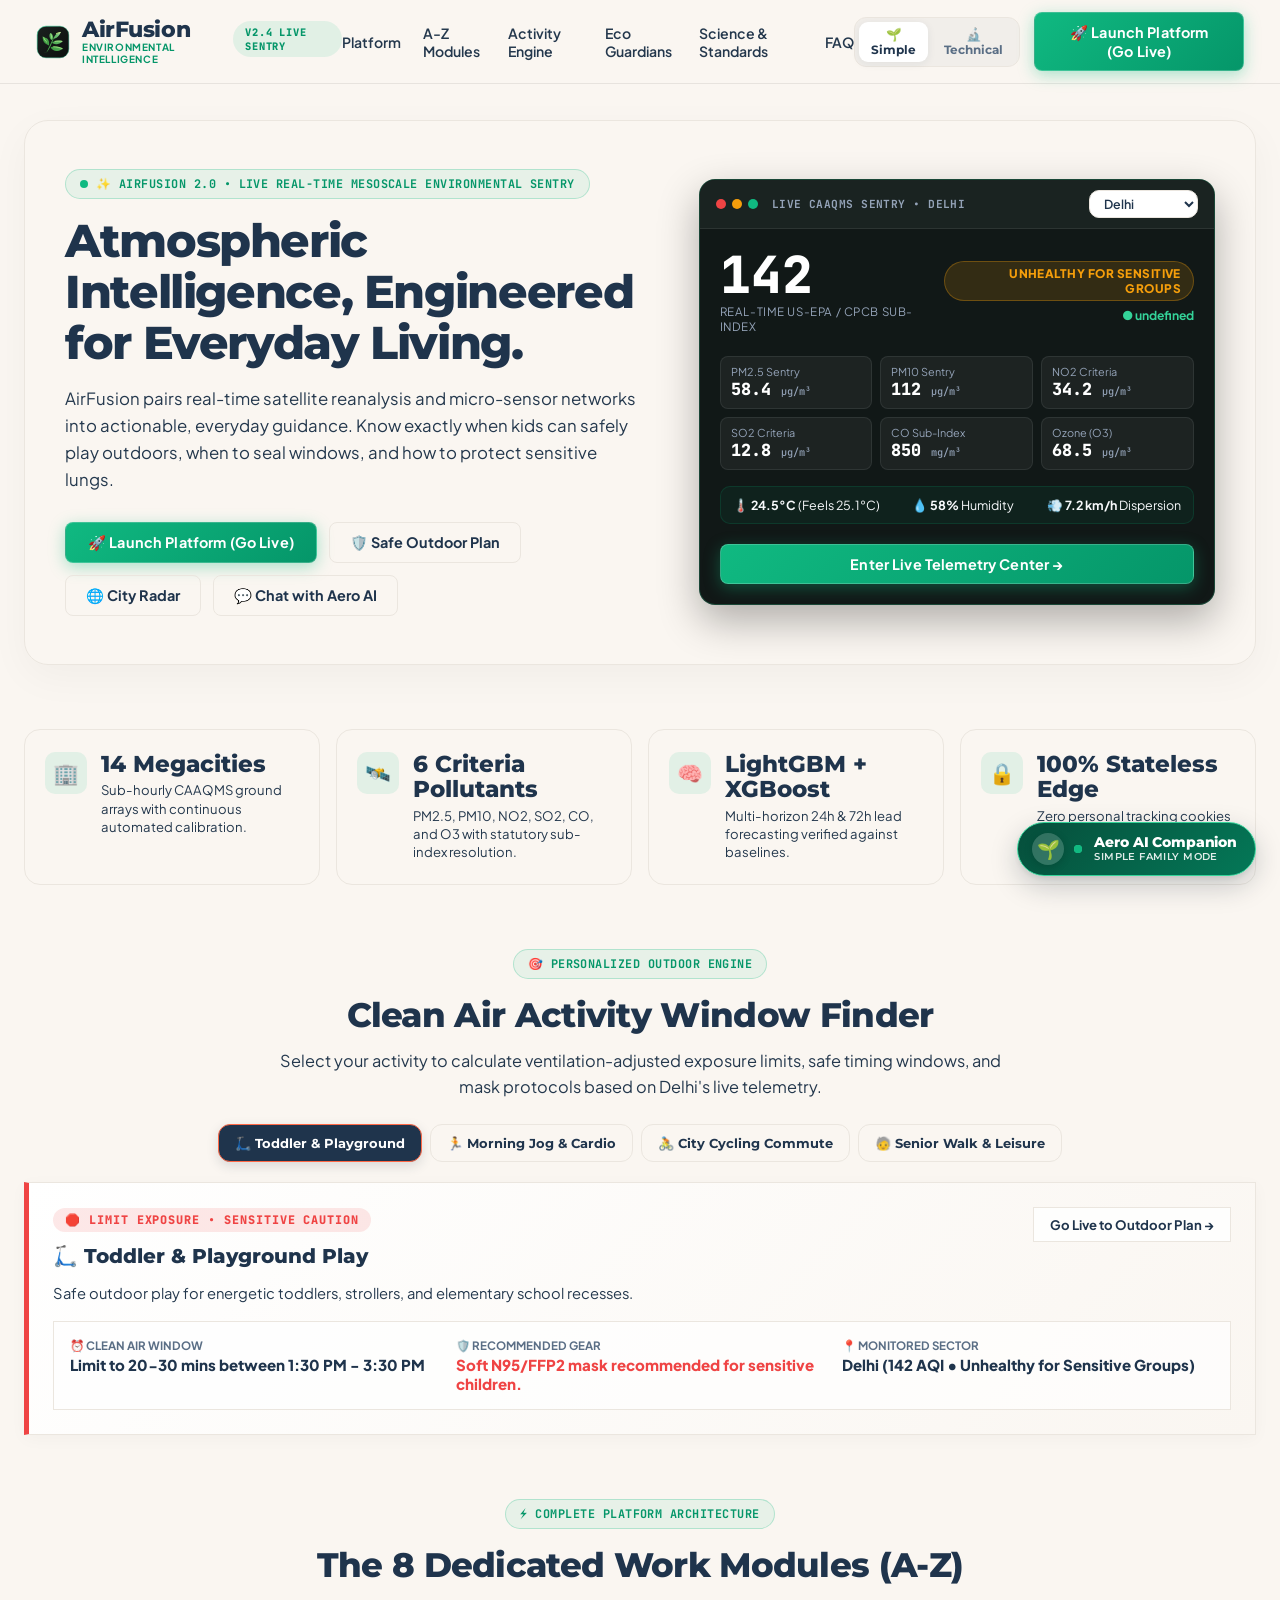
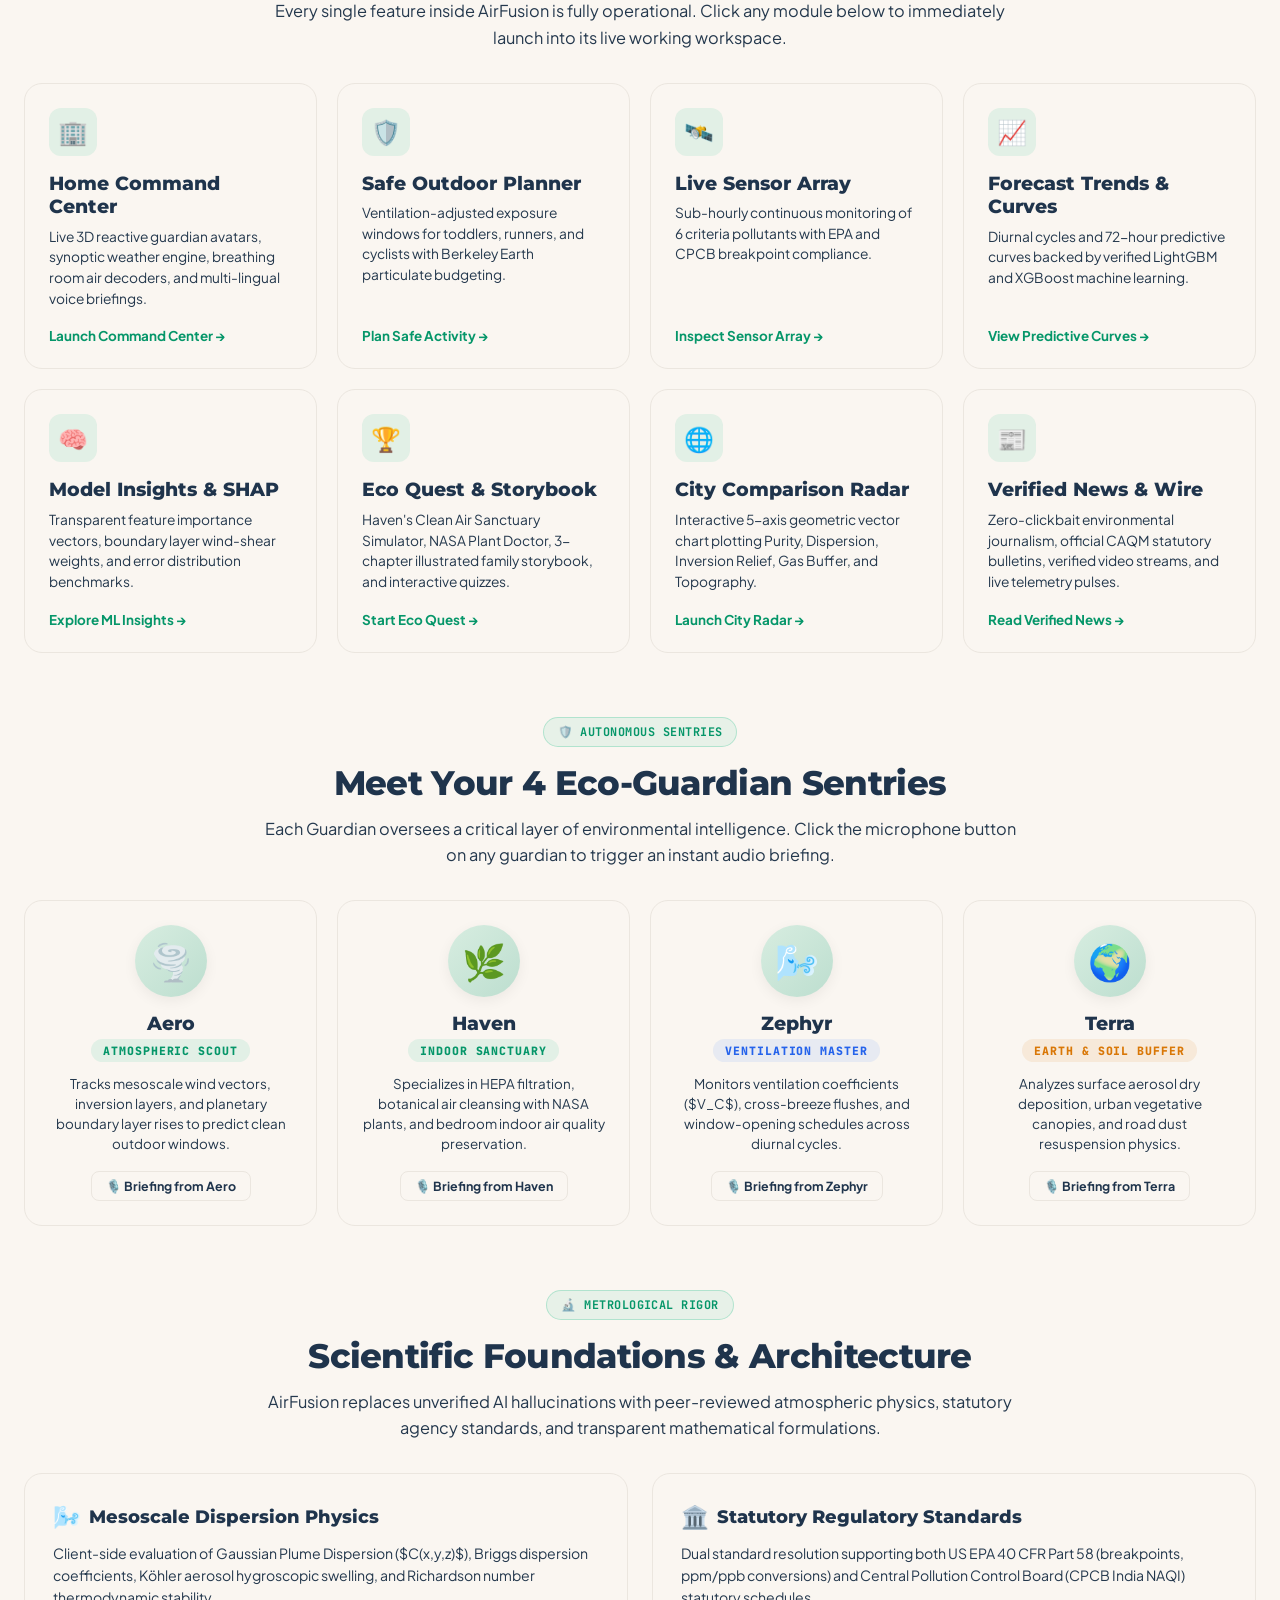
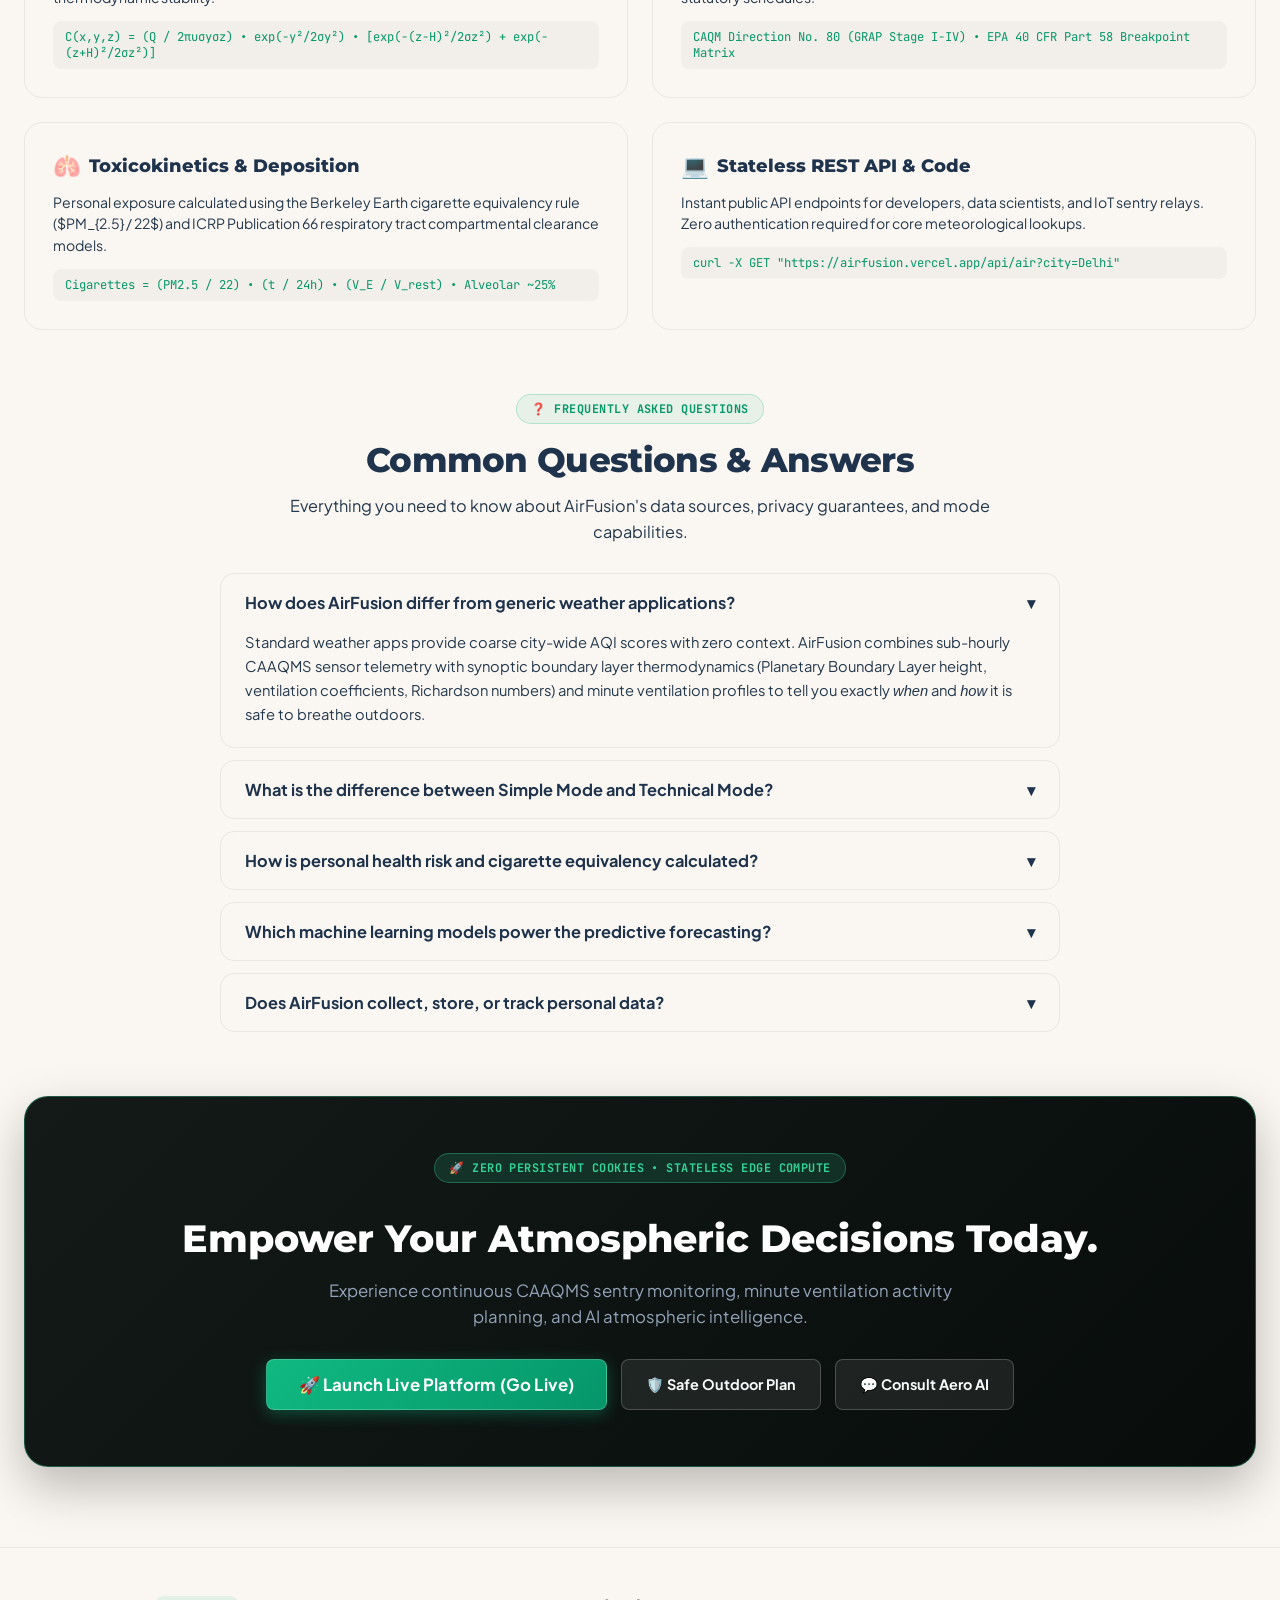
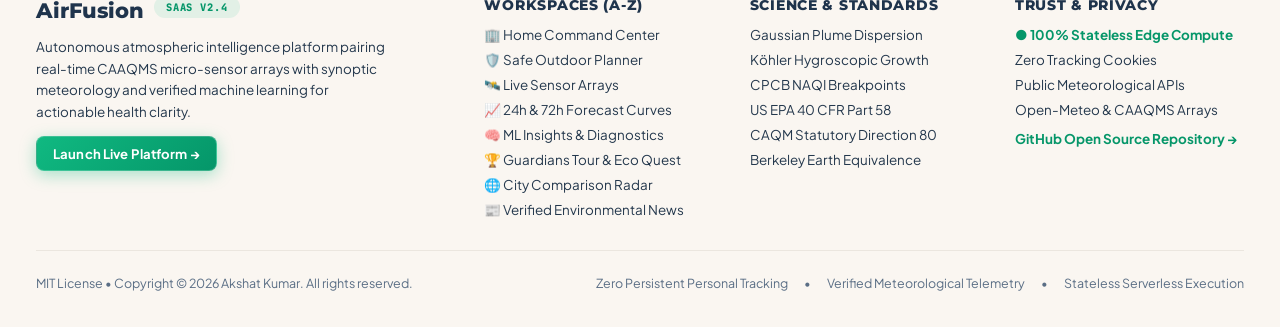
==== commit 9a462a8f: "feat(landing): replace landing page with professional saas-level platform showcase" ====
--- a/public/index.html
+++ b/public/index.html
@@ -3445,7 +3445,7 @@
 
 
     /* ========================================================================= */
-    /* STANDALONE PRODUCT LANDING PAGE STYLES                                    */
+    /* PROFESSIONAL SAAS-LEVEL PRODUCT LANDING PAGE STYLES                       */
     /* ========================================================================= */
     #standaloneLandingPage {
       min-height: 100vh;
@@ -3454,66 +3454,74 @@
       font-family: var(--font-body);
       position: relative;
       z-index: 10;
-    }
-
-    .landing-nav {
+      overflow-x: hidden;
+      transition: background-color 0.3s ease, color 0.3s ease;
+    }
+
+    #standaloneLandingPage.landing-hero-tech-theme {
+      background: #0B0F10;
+      color: #E2E8F0;
+    }
+
+    /* Sticky SaaS Navbar */
+    .saas-nav {
       position: sticky;
       top: 0;
-      z-index: 100;
+      z-index: 1000;
       background: rgba(250, 246, 241, 0.94);
-      backdrop-filter: blur(14px);
-      -webkit-backdrop-filter: blur(14px);
-      border-bottom: 1px solid var(--border-warm);
-      padding: 12px 32px;
+      backdrop-filter: blur(16px);
+      -webkit-backdrop-filter: blur(16px);
+      border-bottom: 1px solid rgba(0, 0, 0, 0.08);
+      padding: 12px 36px;
       display: flex;
       justify-content: space-between;
       align-items: center;
-      transition: all 0.25s ease;
-    }
-
-    .landing-hero-tech-theme .landing-nav {
-      background: rgba(18, 24, 22, 0.94);
-      border-bottom: 1px solid rgba(52, 211, 153, 0.25);
-    }
-
-    .landing-nav-brand {
+      transition: all 0.3s ease;
+    }
+
+    .landing-hero-tech-theme .saas-nav {
+      background: rgba(11, 15, 16, 0.94);
+      border-bottom: 1px solid rgba(52, 211, 153, 0.2);
+    }
+
+    .saas-nav-brand {
       display: flex;
       align-items: center;
       gap: 12px;
+      cursor: pointer;
       text-decoration: none;
-      cursor: pointer;
-    }
-
-    .landing-nav-brand-title {
+    }
+
+    .saas-nav-brand-title {
       font-family: var(--font-heading);
-      font-size: 1.3rem;
+      font-size: 1.35rem;
       font-weight: 800;
       color: var(--text-navy);
+      letter-spacing: -0.02em;
       line-height: 1.1;
-      letter-spacing: -0.01em;
-    }
-
-    .landing-hero-tech-theme .landing-nav-brand-title {
+    }
+
+    .landing-hero-tech-theme .saas-nav-brand-title {
       color: #FFFFFF;
     }
 
-    .landing-nav-links {
+    .saas-nav-links {
       display: flex;
       align-items: center;
       gap: 22px;
     }
 
-    @media (max-width: 980px) {
-      .landing-nav-links {
+    @media (max-width: 1024px) {
+      .saas-nav-links {
         display: none;
       }
-      .landing-nav {
-        padding: 12px 18px;
-      }
-    }
-
-    .landing-nav-link {
-      font-size: 0.90rem;
+      .saas-nav {
+        padding: 12px 20px;
+      }
+    }
+
+    .saas-nav-link {
+      font-size: 0.88rem;
       font-weight: 600;
       color: var(--text-secondary);
       text-decoration: none;
@@ -3521,48 +3529,619 @@
       cursor: pointer;
     }
 
-    .landing-nav-link:hover {
+    .saas-nav-link:hover {
       color: #059669;
     }
 
-    .landing-hero-tech-theme .landing-nav-link {
+    .landing-hero-tech-theme .saas-nav-link {
       color: #94A3B8;
     }
 
-    .landing-hero-tech-theme .landing-nav-link:hover {
+    .landing-hero-tech-theme .saas-nav-link:hover {
       color: #34D399;
     }
 
-    .landing-go-live-btn {
-      background: linear-gradient(135deg, #059669 0%, #047857 100%);
+    .saas-nav-actions {
+      display: flex;
+      align-items: center;
+      gap: 14px;
+    }
+
+    /* Primary SaaS Button */
+    .saas-btn-primary {
+      background: linear-gradient(135deg, #10B981 0%, #059669 100%);
       color: #FFFFFF !important;
-      font-weight: 800;
-      font-size: 0.92rem;
-      padding: 9px 20px;
-      border-radius: var(--radius-md);
-      border: none;
+      font-family: var(--font-body);
+      font-weight: 700;
+      font-size: 0.90rem;
+      padding: 10px 22px;
+      border-radius: 8px;
+      border: 1px solid rgba(255, 255, 255, 0.2);
       cursor: pointer;
       display: inline-flex;
       align-items: center;
       gap: 8px;
-      box-shadow: 0 4px 14px rgba(5, 150, 105, 0.35);
-      transition: all 0.2s cubic-bezier(0.16, 1, 0.3, 1);
-      letter-spacing: 0.02em;
-    }
-
-    .landing-go-live-btn:hover {
+      box-shadow: 0 4px 16px rgba(16, 185, 129, 0.35);
+      transition: all 0.22s cubic-bezier(0.16, 1, 0.3, 1);
+      letter-spacing: 0.01em;
+      text-decoration: none;
+    }
+
+    .saas-btn-primary:hover {
       transform: translateY(-2px);
-      box-shadow: 0 6px 20px rgba(5, 150, 105, 0.5);
-      background: linear-gradient(135deg, #10B981 0%, #059669 100%);
-    }
-
-    .landing-container {
-      max-width: 1240px;
+      box-shadow: 0 6px 24px rgba(16, 185, 129, 0.5);
+      background: linear-gradient(135deg, #34D399 0%, #059669 100%);
+    }
+
+    .saas-btn-secondary {
+      background: var(--bg-card);
+      border: 1px solid var(--border-warm);
+      color: var(--text-navy);
+      font-family: var(--font-body);
+      font-weight: 700;
+      font-size: 0.90rem;
+      padding: 10px 20px;
+      border-radius: 8px;
+      cursor: pointer;
+      display: inline-flex;
+      align-items: center;
+      gap: 8px;
+      transition: all 0.2s ease;
+      text-decoration: none;
+    }
+
+    .saas-btn-secondary:hover {
+      background: #FFFFFF;
+      border-color: #059669;
+      color: #059669;
+      transform: translateY(-2px);
+      box-shadow: 0 4px 12px rgba(0, 0, 0, 0.06);
+    }
+
+    .landing-hero-tech-theme .saas-btn-secondary {
+      background: rgba(255, 255, 255, 0.05);
+      border: 1px solid rgba(255, 255, 255, 0.15);
+      color: #F8FAFC;
+    }
+
+    .landing-hero-tech-theme .saas-btn-secondary:hover {
+      background: rgba(255, 255, 255, 0.1);
+      border-color: #34D399;
+      color: #34D399;
+    }
+
+    /* Container */
+    .saas-container {
+      max-width: 1280px;
       margin: 0 auto;
-      padding: 32px 24px 60px 24px;
+      padding: 36px 24px 80px 24px;
       display: flex;
       flex-direction: column;
-      gap: 48px;
+      gap: 64px;
+    }
+
+    /* Hero Section */
+    .saas-hero-wrap {
+      position: relative;
+      border-radius: 24px;
+      background: var(--bg-card);
+      border: 1px solid var(--border-warm);
+      padding: 48px 40px;
+      box-shadow: 0 12px 40px rgba(0, 0, 0, 0.04);
+      overflow: hidden;
+      display: grid;
+      grid-template-columns: 1.15fr 1fr;
+      gap: 40px;
+      align-items: center;
+    }
+
+    .landing-hero-tech-theme .saas-hero-wrap {
+      background: linear-gradient(135deg, rgba(20, 28, 26, 0.8) 0%, rgba(12, 17, 16, 0.95) 100%);
+      border: 1px solid rgba(52, 211, 153, 0.25);
+      box-shadow: 0 16px 50px rgba(0, 0, 0, 0.5);
+    }
+
+    @media (max-width: 980px) {
+      .saas-hero-wrap {
+        grid-template-columns: 1fr;
+        padding: 32px 20px;
+        gap: 32px;
+      }
+    }
+
+    .saas-pill-badge {
+      display: inline-flex;
+      align-items: center;
+      gap: 8px;
+      background: rgba(16, 185, 129, 0.08);
+      border: 1px solid rgba(16, 185, 129, 0.25);
+      border-radius: 999px;
+      padding: 6px 14px;
+      margin-bottom: 16px;
+      font-family: var(--font-mono);
+      font-size: 0.74rem;
+      font-weight: 700;
+      color: #059669;
+      letter-spacing: 0.04em;
+    }
+
+    .landing-hero-tech-theme .saas-pill-badge {
+      background: rgba(52, 211, 153, 0.12);
+      border-color: rgba(52, 211, 153, 0.35);
+      color: #34D399;
+    }
+
+    .saas-hero-title {
+      font-family: var(--font-heading);
+      font-size: 2.85rem;
+      font-weight: 800;
+      line-height: 1.12;
+      letter-spacing: -0.03em;
+      color: var(--text-navy);
+      margin-bottom: 18px;
+    }
+
+    .landing-hero-tech-theme .saas-hero-title {
+      color: #FFFFFF;
+      background: linear-gradient(135deg, #FFFFFF 0%, #A7F3D0 100%);
+      -webkit-background-clip: text;
+      -webkit-text-fill-color: transparent;
+    }
+
+    @media (max-width: 640px) {
+      .saas-hero-title {
+        font-size: 2.1rem;
+      }
+    }
+
+    .saas-hero-desc {
+      font-size: 1.05rem;
+      color: var(--text-secondary);
+      line-height: 1.6;
+      margin-bottom: 28px;
+      max-width: 580px;
+    }
+
+    .landing-hero-tech-theme .saas-hero-desc {
+      color: #94A3B8;
+    }
+
+    .saas-hero-actions {
+      display: flex;
+      flex-wrap: wrap;
+      gap: 12px;
+      align-items: center;
+    }
+
+    /* Console Window Preview Frame */
+    .saas-console-frame {
+      background: #111817;
+      border: 1px solid rgba(52, 211, 153, 0.25);
+      border-radius: 16px;
+      box-shadow: 0 16px 40px rgba(0, 0, 0, 0.3);
+      overflow: hidden;
+      display: flex;
+      flex-direction: column;
+    }
+
+    .saas-console-bar {
+      background: #1A2321;
+      padding: 10px 16px;
+      display: flex;
+      align-items: center;
+      justify-content: space-between;
+      border-bottom: 1px solid rgba(255, 255, 255, 0.08);
+    }
+
+    .saas-console-dots {
+      display: flex;
+      align-items: center;
+      gap: 6px;
+    }
+
+    .saas-console-dot {
+      width: 10px;
+      height: 10px;
+      border-radius: 50%;
+    }
+
+    .saas-console-body {
+      padding: 20px;
+      display: flex;
+      flex-direction: column;
+      gap: 16px;
+      color: #F8FAFC;
+    }
+
+    /* Metrics Strip */
+    .saas-metric-grid {
+      display: grid;
+      grid-template-columns: repeat(4, 1fr);
+      gap: 16px;
+    }
+
+    @media (max-width: 900px) {
+      .saas-metric-grid {
+        grid-template-columns: repeat(2, 1fr);
+      }
+    }
+
+    @media (max-width: 520px) {
+      .saas-metric-grid {
+        grid-template-columns: 1fr;
+      }
+    }
+
+    .saas-metric-card {
+      background: var(--bg-card);
+      border: 1px solid var(--border-warm);
+      border-radius: 16px;
+      padding: 22px 20px;
+      display: flex;
+      align-items: flex-start;
+      gap: 14px;
+      transition: all 0.2s ease;
+    }
+
+    .landing-hero-tech-theme .saas-metric-card {
+      background: rgba(255, 255, 255, 0.03);
+      border-color: rgba(255, 255, 255, 0.08);
+    }
+
+    .saas-metric-card:hover {
+      transform: translateY(-2px);
+      box-shadow: 0 6px 20px rgba(0, 0, 0, 0.05);
+    }
+
+    .saas-metric-icon {
+      width: 42px;
+      height: 42px;
+      border-radius: 10px;
+      background: rgba(16, 185, 129, 0.1);
+      display: flex;
+      align-items: center;
+      justify-content: center;
+      font-size: 1.3rem;
+      flex-shrink: 0;
+    }
+
+    .saas-metric-num {
+      font-family: var(--font-heading);
+      font-size: 1.45rem;
+      font-weight: 800;
+      color: var(--text-navy);
+      line-height: 1.1;
+      margin-bottom: 4px;
+    }
+
+    .landing-hero-tech-theme .saas-metric-num {
+      color: #FFFFFF;
+    }
+
+    .saas-metric-label {
+      font-size: 0.82rem;
+      color: var(--text-secondary);
+      line-height: 1.4;
+    }
+
+    .landing-hero-tech-theme .saas-metric-label {
+      color: #94A3B8;
+    }
+
+    /* Section Headers */
+    .saas-section-header {
+      text-align: center;
+      max-width: 760px;
+      margin: 0 auto;
+    }
+
+    .saas-section-title {
+      font-family: var(--font-heading);
+      font-size: 2.15rem;
+      font-weight: 800;
+      color: var(--text-navy);
+      letter-spacing: -0.02em;
+      margin-bottom: 12px;
+      line-height: 1.2;
+    }
+
+    .landing-hero-tech-theme .saas-section-title {
+      color: #FFFFFF;
+    }
+
+    .saas-section-sub {
+      font-size: 1.02rem;
+      color: var(--text-secondary);
+      line-height: 1.6;
+    }
+
+    .landing-hero-tech-theme .saas-section-sub {
+      color: #94A3B8;
+    }
+
+    /* Bento Grid for 8 Work Modules */
+    .saas-bento-grid {
+      display: grid;
+      grid-template-columns: repeat(4, 1fr);
+      gap: 20px;
+    }
+
+    @media (max-width: 1100px) {
+      .saas-bento-grid {
+        grid-template-columns: repeat(2, 1fr);
+      }
+    }
+
+    @media (max-width: 600px) {
+      .saas-bento-grid {
+        grid-template-columns: 1fr;
+      }
+    }
+
+    .saas-bento-card {
+      background: var(--bg-card);
+      border: 1px solid var(--border-warm);
+      border-radius: 18px;
+      padding: 24px;
+      display: flex;
+      flex-direction: column;
+      justify-content: space-between;
+      transition: all 0.25s cubic-bezier(0.16, 1, 0.3, 1);
+      cursor: pointer;
+      position: relative;
+      overflow: hidden;
+    }
+
+    .landing-hero-tech-theme .saas-bento-card {
+      background: rgba(255, 255, 255, 0.03);
+      border-color: rgba(255, 255, 255, 0.08);
+    }
+
+    .saas-bento-card:hover {
+      transform: translateY(-4px);
+      box-shadow: 0 12px 30px rgba(0, 0, 0, 0.08);
+      border-color: rgba(16, 185, 129, 0.4);
+    }
+
+    .landing-hero-tech-theme .saas-bento-card:hover {
+      box-shadow: 0 12px 30px rgba(0, 0, 0, 0.5);
+      border-color: rgba(52, 211, 153, 0.4);
+      background: rgba(255, 255, 255, 0.05);
+    }
+
+    .saas-bento-icon-box {
+      width: 48px;
+      height: 48px;
+      border-radius: 12px;
+      background: rgba(16, 185, 129, 0.1);
+      display: flex;
+      align-items: center;
+      justify-content: center;
+      font-size: 1.5rem;
+      margin-bottom: 16px;
+    }
+
+    .saas-bento-title {
+      font-family: var(--font-heading);
+      font-size: 1.18rem;
+      font-weight: 800;
+      color: var(--text-navy);
+      margin-bottom: 8px;
+      line-height: 1.25;
+    }
+
+    .landing-hero-tech-theme .saas-bento-title {
+      color: #FFFFFF;
+    }
+
+    .saas-bento-text {
+      font-size: 0.86rem;
+      color: var(--text-secondary);
+      line-height: 1.5;
+      margin-bottom: 18px;
+      flex-grow: 1;
+    }
+
+    .landing-hero-tech-theme .saas-bento-text {
+      color: #94A3B8;
+    }
+
+    .saas-bento-cta {
+      display: inline-flex;
+      align-items: center;
+      gap: 6px;
+      font-family: var(--font-body);
+      font-size: 0.84rem;
+      font-weight: 700;
+      color: #059669;
+      text-decoration: none;
+      transition: gap 0.2s ease;
+    }
+
+    .landing-hero-tech-theme .saas-bento-cta {
+      color: #34D399;
+    }
+
+    .saas-bento-card:hover .saas-bento-cta {
+      gap: 10px;
+    }
+
+    /* Guardians Grid */
+    .saas-guardian-grid {
+      display: grid;
+      grid-template-columns: repeat(4, 1fr);
+      gap: 20px;
+    }
+
+    @media (max-width: 1024px) {
+      .saas-guardian-grid {
+        grid-template-columns: repeat(2, 1fr);
+      }
+    }
+
+    @media (max-width: 580px) {
+      .saas-guardian-grid {
+        grid-template-columns: 1fr;
+      }
+    }
+
+    .saas-guardian-card {
+      background: var(--bg-card);
+      border: 1px solid var(--border-warm);
+      border-radius: 18px;
+      padding: 24px;
+      display: flex;
+      flex-direction: column;
+      align-items: center;
+      text-align: center;
+      transition: all 0.25s ease;
+    }
+
+    .landing-hero-tech-theme .saas-guardian-card {
+      background: rgba(255, 255, 255, 0.03);
+      border-color: rgba(255, 255, 255, 0.08);
+    }
+
+    .saas-guardian-card:hover {
+      transform: translateY(-4px);
+      box-shadow: 0 10px 28px rgba(0, 0, 0, 0.07);
+    }
+
+    .saas-guardian-avatar {
+      width: 72px;
+      height: 72px;
+      border-radius: 50%;
+      background: linear-gradient(135deg, rgba(16, 185, 129, 0.15) 0%, rgba(5, 150, 105, 0.25) 100%);
+      display: flex;
+      align-items: center;
+      justify-content: center;
+      font-size: 2.2rem;
+      margin-bottom: 14px;
+      box-shadow: 0 4px 14px rgba(0, 0, 0, 0.06);
+    }
+
+    /* Science & Architecture 4-Grid */
+    .saas-science-grid {
+      display: grid;
+      grid-template-columns: repeat(2, 1fr);
+      gap: 24px;
+    }
+
+    @media (max-width: 820px) {
+      .saas-science-grid {
+        grid-template-columns: 1fr;
+      }
+    }
+
+    .saas-science-card {
+      background: var(--bg-card);
+      border: 1px solid var(--border-warm);
+      border-radius: 18px;
+      padding: 28px;
+      display: flex;
+      flex-direction: column;
+      gap: 12px;
+    }
+
+    .landing-hero-tech-theme .saas-science-card {
+      background: rgba(255, 255, 255, 0.03);
+      border-color: rgba(255, 255, 255, 0.08);
+    }
+
+    /* FAQ Accordion */
+    .saas-faq-list {
+      display: flex;
+      flex-direction: column;
+      gap: 12px;
+      max-width: 840px;
+      margin: 0 auto;
+      width: 100%;
+    }
+
+    .saas-faq-item {
+      background: var(--bg-card);
+      border: 1px solid var(--border-warm);
+      border-radius: 14px;
+      overflow: hidden;
+      transition: all 0.2s ease;
+    }
+
+    .landing-hero-tech-theme .saas-faq-item {
+      background: rgba(255, 255, 255, 0.03);
+      border-color: rgba(255, 255, 255, 0.08);
+    }
+
+    .saas-faq-summary {
+      padding: 18px 24px;
+      font-weight: 700;
+      font-size: 1.02rem;
+      cursor: pointer;
+      display: flex;
+      justify-content: space-between;
+      align-items: center;
+      color: var(--text-navy);
+      user-select: none;
+    }
+
+    .landing-hero-tech-theme .saas-faq-summary {
+      color: #FFFFFF;
+    }
+
+    .saas-faq-content {
+      padding: 0 24px 20px 24px;
+      font-size: 0.92rem;
+      line-height: 1.6;
+      color: var(--text-secondary);
+    }
+
+    .landing-hero-tech-theme .saas-faq-content {
+      color: #94A3B8;
+    }
+
+    /* SaaS Final CTA Banner */
+    .saas-cta-banner {
+      background: linear-gradient(135deg, #131A18 0%, #080D0C 100%);
+      border: 1px solid rgba(52, 211, 153, 0.35);
+      border-radius: 24px;
+      padding: 56px 40px;
+      text-align: center;
+      box-shadow: 0 20px 50px rgba(0, 0, 0, 0.25);
+      position: relative;
+      overflow: hidden;
+    }
+
+    /* SaaS Footer */
+    .saas-footer {
+      border-top: 1px solid var(--border-warm);
+      padding: 48px 36px 36px 36px;
+      display: flex;
+      flex-direction: column;
+      gap: 32px;
+      max-width: 1280px;
+      margin: 0 auto;
+      width: 100%;
+    }
+
+    .landing-hero-tech-theme .saas-footer {
+      border-top-color: rgba(255, 255, 255, 0.08);
+    }
+
+    .saas-footer-cols {
+      display: grid;
+      grid-template-columns: 1.8fr 1fr 1fr 1fr;
+      gap: 36px;
+    }
+
+    @media (max-width: 860px) {
+      .saas-footer-cols {
+        grid-template-columns: 1fr 1fr;
+      }
+    }
+
+    @media (max-width: 520px) {
+      .saas-footer-cols {
+        grid-template-columns: 1fr;
+      }
     }
 
     /* Exit to Landing button inside the work page */
@@ -3597,604 +4176,708 @@
     <!-- ========================================================================= -->
   <!-- 1. STANDALONE PRODUCT LANDING PAGE (SEPARATE FULL-PAGE PRODUCT WORKSPACE) -->
   <!-- ========================================================================= -->
-  <div id="standaloneLandingPage" style="display: block;">
-    <!-- Sticky Product Navbar -->
-    <nav class="landing-nav">
-      <div class="landing-nav-brand" onclick="window.scrollTo({top:0, behavior:'smooth'})">
-        <span style="width: 32px; height: 32px; display: inline-flex; align-items: center; justify-content: center;">
-          <svg xmlns="http://www.w3.org/2000/svg" viewBox="0 0 100 100" width="32" height="32" fill="none">
-  <defs>
-    <linearGradient id="favLeafPlateBg" x1="10" y1="8" x2="90" y2="92" gradientUnits="userSpaceOnUse">
-      <stop offset="0%" stop-color="#1A201E"/>
-      <stop offset="50%" stop-color="#131816"/>
-      <stop offset="100%" stop-color="#0C100F"/>
-    </linearGradient>
-    <linearGradient id="favLeafPlateRim" x1="4" y1="4" x2="96" y2="96" gradientUnits="userSpaceOnUse">
-      <stop offset="0%" stop-color="#34D399" stop-opacity="0.8"/>
-      <stop offset="50%" stop-color="#10B981" stop-opacity="0.4"/>
-      <stop offset="100%" stop-color="#047857" stop-opacity="0.6"/>
-    </linearGradient>
-    <linearGradient id="favLeafGrad" x1="20" y1="80" x2="75" y2="25" gradientUnits="userSpaceOnUse">
-      <stop offset="0%" stop-color="#2E7D32"/>
-      <stop offset="40%" stop-color="#43A047"/>
-      <stop offset="80%" stop-color="#66BB6A"/>
-      <stop offset="100%" stop-color="#A5D6A7"/>
-    </linearGradient>
-  </defs>
-  <rect x="3.5" y="3.5" width="93" height="93" rx="26" fill="url(#favLeafPlateBg)" stroke="url(#favLeafPlateRim)" stroke-width="2.5"/>
-  <path d="M 25 80 C 26 82 28.5 82.5 30 81 C 32 78.5 35 72 38.5 64.5 C 41.5 58 45 50.5 48.5 42.5 C 49.5 40 51 40 51.5 41.5 C 50.5 45 47 53 43.5 60.5 C 40 68 36 75.5 32 79.5 C 29.5 82 26 81.5 25 80 Z" fill="#4CAF50"/>
-  <path d="M 38 60 C 33 58 26 55.5 22.5 48.5 C 19 41.5 19.5 34.5 20 32 C 21.5 34.5 25.5 37 30 38.5 C 35 40 38 46 38.5 53 C 38.7 56 38.5 58.5 38 60 Z" fill="url(#favLeafGrad)"/>
-  <path d="M 23 37 C 24.5 42 27 47 31 50" stroke="#B4F588" stroke-width="2.2" stroke-linecap="round"/>
-  <path d="M 45 44 C 42 41 39 36 39.5 30 C 40 25.5 42.5 24 44 23.5 C 45.5 24.5 48.5 28 50 33 C 51.5 38 49 42 47 43.5 Z" fill="url(#favLeafGrad)"/>
-  <path d="M 43.5 26.5 C 45.5 30 46.5 34.5 45.5 39" stroke="#B4F588" stroke-width="2" stroke-linecap="round"/>
-  <path d="M 50.5 41 C 52 36 57 28 64 23.5 C 69 20.5 72 20.5 73 21 C 72 23.5 69 29.5 64 34.5 C 59.5 39 54.5 40.5 50.5 41 Z" fill="url(#favLeafGrad)"/>
-  <path d="M 60 25 C 65 23 68.5 22.5 71 22" stroke="#D4FC79" stroke-width="2.2" stroke-linecap="round"/>
-  <path d="M 47 52.5 C 50 49.5 57 46 65 45.5 C 72 45 77 47 78.5 47.5 C 76.5 49.5 71.5 54 64 56 C 57 58 50.5 55.5 47 52.5 Z" fill="url(#favLeafGrad)"/>
-  <path d="M 56 48 C 64 47 71 47.5 76 48" stroke="#B4F588" stroke-width="2.2" stroke-linecap="round"/>
-  <path d="M 43 66 C 47 63 56 62 65 64 C 73 66 77.5 68.5 79.5 69 C 76.5 71.5 70 76 62 76.5 C 54 77 47 72 43 66 Z" fill="url(#favLeafGrad)"/>
-  <path d="M 52 64 C 61 64 70 66.5 76.5 69" stroke="#B4F588" stroke-width="2.2" stroke-linecap="round"/>
-</svg>
+    <div id="standaloneLandingPage" style="display: block;">
+    <!-- Sticky SaaS Product Navbar -->
+    <nav class="saas-nav">
+      <div class="saas-nav-brand" onclick="window.scrollTo({top:0, behavior:'smooth'})">
+        <span style="width: 34px; height: 34px; display: inline-flex; align-items: center; justify-content: center;">
+          <svg xmlns="http://www.w3.org/2000/svg" viewBox="0 0 100 100" width="34" height="34" fill="none">
+            <defs>
+              <linearGradient id="saasLeafBg" x1="10" y1="8" x2="90" y2="92" gradientUnits="userSpaceOnUse">
+                <stop offset="0%" stop-color="#1A201E"/>
+                <stop offset="50%" stop-color="#131816"/>
+                <stop offset="100%" stop-color="#0C100F"/>
+              </linearGradient>
+              <linearGradient id="saasLeafRim" x1="4" y1="4" x2="96" y2="96" gradientUnits="userSpaceOnUse">
+                <stop offset="0%" stop-color="#34D399" stop-opacity="0.8"/>
+                <stop offset="50%" stop-color="#10B981" stop-opacity="0.4"/>
+                <stop offset="100%" stop-color="#047857" stop-opacity="0.6"/>
+              </linearGradient>
+              <linearGradient id="saasLeafGrad" x1="20" y1="80" x2="75" y2="25" gradientUnits="userSpaceOnUse">
+                <stop offset="0%" stop-color="#2E7D32"/>
+                <stop offset="40%" stop-color="#43A047"/>
+                <stop offset="80%" stop-color="#66BB6A"/>
+                <stop offset="100%" stop-color="#A5D6A7"/>
+              </linearGradient>
+            </defs>
+            <rect x="3.5" y="3.5" width="93" height="93" rx="26" fill="url(#saasLeafBg)" stroke="url(#saasLeafRim)" stroke-width="2.5"/>
+            <path d="M 25 80 C 26 82 28.5 82.5 30 81 C 32 78.5 35 72 38.5 64.5 C 41.5 58 45 50.5 48.5 42.5 C 49.5 40 51 40 51.5 41.5 C 50.5 45 47 53 43.5 60.5 C 40 68 36 75.5 32 79.5 C 29.5 82 26 81.5 25 80 Z" fill="#4CAF50"/>
+            <path d="M 38 60 C 33 58 26 55.5 22.5 48.5 C 19 41.5 19.5 34.5 20 32 C 21.5 34.5 25.5 37 30 38.5 C 35 40 38 46 38.5 53 C 38.7 56 38.5 58.5 38 60 Z" fill="url(#saasLeafGrad)"/>
+            <path d="M 23 37 C 24.5 42 27 47 31 50" stroke="#B4F588" stroke-width="2.2" stroke-linecap="round"/>
+            <path d="M 45 44 C 42 41 39 36 39.5 30 C 40 25.5 42.5 24 44 23.5 C 45.5 24.5 48.5 28 50 33 C 51.5 38 49 42 47 43.5 Z" fill="url(#saasLeafGrad)"/>
+            <path d="M 43.5 26.5 C 45.5 30 46.5 34.5 45.5 39" stroke="#B4F588" stroke-width="2" stroke-linecap="round"/>
+            <path d="M 50.5 41 C 52 36 57 28 64 23.5 C 69 20.5 72 20.5 73 21 C 72 23.5 69 29.5 64 34.5 C 59.5 39 54.5 40.5 50.5 41 Z" fill="url(#saasLeafGrad)"/>
+            <path d="M 60 25 C 65 23 68.5 22.5 71 22" stroke="#D4FC79" stroke-width="2.2" stroke-linecap="round"/>
+            <path d="M 47 52.5 C 50 49.5 57 46 65 45.5 C 72 45 77 47 78.5 47.5 C 76.5 49.5 71.5 54 64 56 C 57 58 50.5 55.5 47 52.5 Z" fill="url(#saasLeafGrad)"/>
+            <path d="M 56 48 C 64 47 71 47.5 76 48" stroke="#B4F588" stroke-width="2.2" stroke-linecap="round"/>
+            <path d="M 43 66 C 47 63 56 62 65 64 C 73 66 77.5 68.5 79.5 69 C 76.5 71.5 70 76 62 76.5 C 54 77 47 72 43 66 Z" fill="url(#saasLeafGrad)"/>
+            <path d="M 52 64 C 61 64 70 66.5 76.5 69" stroke="#B4F588" stroke-width="2.2" stroke-linecap="round"/>
+          </svg>
         </span>
         <div>
-          <div class="landing-nav-brand-title">AirFusion</div>
+          <div class="saas-nav-brand-title">AirFusion</div>
           <div style="font-size: 0.62rem; font-weight: 700; color: #059669; letter-spacing: 0.06em; text-transform: uppercase;">
             Environmental Intelligence
           </div>
         </div>
-        <span class="ag-badge" style="background: rgba(5,150,105,0.1); color: #059669; font-size: 0.65rem; margin-left: 6px;">
+        <span class="ag-badge" style="background: rgba(16, 185, 129, 0.1); color: #059669; font-size: 0.65rem; margin-left: 6px;">
           v2.4 Live Sentry
         </span>
       </div>
 
-      <div class="landing-nav-links">
-        <a class="landing-nav-link" href="#whatIsSection">What It Is</a>
-        <a class="landing-nav-link" href="#modulesSection">Work Modules</a>
-        <a class="landing-nav-link" href="#activityFinderSection">Activity Finder</a>
-        <a class="landing-nav-link" href="#guardiansSection">Eco Guardians</a>
-        <a class="landing-nav-link" href="#scienceSection">Science &amp; Trust</a>
+      <div class="saas-nav-links">
+        <a class="saas-nav-link" href="#heroSection">Platform</a>
+        <a class="saas-nav-link" href="#modulesSection">A-Z Modules</a>
+        <a class="saas-nav-link" href="#activityFinderSection">Activity Engine</a>
+        <a class="saas-nav-link" href="#guardiansSection">Eco Guardians</a>
+        <a class="saas-nav-link" href="#scienceSection">Science &amp; Standards</a>
+        <a class="saas-nav-link" href="#faqSection">FAQ</a>
       </div>
 
-      <div style="display: flex; align-items: center; gap: 12px;">
+      <div class="saas-nav-actions">
         <!-- Dual Mode Switcher on Landing Page -->
         <div class="mode-radio-box" style="margin: 0;">
-          <button class="mode-radio-btn active" id="landingModeSimple" onclick="setViewMode('simple')" style="padding: 4px 10px; font-size: 0.76rem;">
+          <button class="mode-radio-btn active" id="landingModeSimple" onclick="setViewMode('simple')" style="padding: 5px 12px; font-size: 0.78rem;">
             🌱 Simple
           </button>
-          <button class="mode-radio-btn" id="landingModeTech" onclick="setViewMode('technical')" style="padding: 4px 10px; font-size: 0.76rem;">
+          <button class="mode-radio-btn" id="landingModeTech" onclick="setViewMode('technical')" style="padding: 5px 12px; font-size: 0.78rem;">
             🔬 Technical
           </button>
         </div>
 
-        <!-- Go Live Primary Action -->
-        <button class="landing-go-live-btn" onclick="goLive('home')" title="Launch Full Live Dashboard &amp; Command Center">
-          <span>🚀 Go Live</span>
+        <button class="saas-btn-primary" id="landingGoLiveNav" onclick="goLive('home')">
+          🚀 Launch Platform (Go Live)
         </button>
       </div>
     </nav>
 
-    <!-- Dynamic Landing Content Container (Rendered by renderLandingPage()) -->
+    <!-- Dynamic Landing Content Container (Pre-populated for zero-FOUC, re-rendered by renderLandingPage()) -->
     <div id="standaloneLandingContent">
 
-        <div class="landing-container">
-          <!-- 1. BREATHTAKING HERO SECTION -->
-          <section class="landing-hero-card">
-            <div class="landing-hero-split">
-              <div>
-                <div style="display: inline-flex; align-items: center; gap: 8px; background: rgba(5, 150, 105, 0.08); border: 1px solid rgba(5, 150, 105, 0.22); border-radius: 20px; padding: 6px 14px; margin-bottom: 12px;">
-                  <span class="pulse-dot" style="background: #10B981;"></span>
-                  <span style="font-family: var(--font-mono); font-size: 0.72rem; font-weight: 700; color: #059669; letter-spacing: 0.04em;">
-                    LIVE ECO-SANCTUARY &bull; 14 MONITORED METROPOLISES
+        <div class="saas-container">
+          <!-- 1. BREATHTAKING SAAS HERO SECTION -->
+          <section id="heroSection" class="saas-hero-wrap">
+            <div>
+              <div class="saas-pill-badge">
+                <span class="pulse-dot" style="background: #10B981;"></span>
+                <span>✨ AIRFUSION 2.0 &bull; LIVE REAL-TIME MESOSCALE ENVIRONMENTAL SENTRY</span>
+              </div>
+
+              <h1 class="saas-hero-title">
+                Atmospheric Intelligence, Engineered for Everyday Living.
+              </h1>
+
+              <p class="saas-hero-desc">
+                AirFusion pairs real-time satellite reanalysis and micro-sensor networks into actionable, everyday guidance. Know exactly when kids can safely play outdoors, when to seal windows, and how to protect sensitive lungs.
+              </p>
+
+              <div class="saas-hero-actions">
+                <button class="saas-btn-primary" onclick="goLive('home')">
+                  🚀 Launch Platform (Go Live)
+                </button>
+                <button class="saas-btn-secondary" onclick="goLive('safe_plan')">
+                  🛡️ Safe Outdoor Plan
+                </button>
+                <button class="saas-btn-secondary" onclick="goLive('compare')">
+                  🌐 City Radar
+                </button>
+                <button class="saas-btn-secondary" onclick="toggleFloatingAiPopup()">
+                  💬 Chat with Aero AI
+                </button>
+              </div>
+            </div>
+
+            <!-- Interactive Live SaaS Console Sandbox -->
+            <div class="saas-console-frame">
+              <div class="saas-console-bar">
+                <div class="saas-console-dots">
+                  <span class="saas-console-dot" style="background: #EF4444;"></span>
+                  <span class="saas-console-dot" style="background: #F59E0B;"></span>
+                  <span class="saas-console-dot" style="background: #10B981;"></span>
+                  <span style="font-family: var(--font-mono); font-size: 0.70rem; font-weight: 700; color: #94A3B8; margin-left: 8px; letter-spacing: 0.04em;">
+                    LIVE CAAQMS SENTRY &bull; DELHI
                   </span>
                 </div>
-
-                <h1 class="landing-headline">
-                  The Live Atmospheric Tool for Everyday Clean Air Decisions.
-                </h1>
-
-                <p class="landing-lead">
-                  AirFusion pairs real-time satellite reanalysis with micro-sensor networks into actionable, everyday guidance. Know exactly when kids can safely play outdoors, when to seal windows, and how to protect sensitive lungs.
-                </p>
-
-                <div class="landing-btn-group">
-                  <button class="landing-go-live-btn" style="padding: 14px 28px; font-size: 1.02rem;" onclick="goLive('home')">
-                    🚀 Go Live (Enter Main Work Page)
-                  </button>
-                  <button class="landing-btn-outline" style="padding: 14px 22px;" onclick="goLive('safe_plan')">
-                    🛡️ Safe Outdoor Plan
-                  </button>
-                  <button class="landing-btn-outline" style="padding: 14px 22px;" onclick="goLive('compare')">
-                    🌐 City Radar
-                  </button>
-                  <button class="landing-btn-outline" style="padding: 14px 22px;" onclick="toggleFloatingAiPopup()">
-                    💬 Chat with Aero AI
-                  </button>
-                </div>
-              </div>
-
-              <!-- Interactive Live Tool Preview Window -->
-              <div class="landing-tool-preview">
-                <!-- MacOS Traffic Light Header -->
-                <div style="display: flex; justify-content: space-between; align-items: center; margin-bottom: 16px; border-bottom: 1px solid var(--border-warm); padding-bottom: 12px;">
-                  <div style="display: flex; align-items: center; gap: 6px;">
-                    <span style="width: 10px; height: 10px; border-radius: 50%; background: #EF4444; display: inline-block;"></span>
-                    <span style="width: 10px; height: 10px; border-radius: 50%; background: #F59E0B; display: inline-block;"></span>
-                    <span style="width: 10px; height: 10px; border-radius: 50%; background: #10B981; display: inline-block;"></span>
-                    <span style="margin-left: 8px; font-family: var(--font-mono); font-size: 0.70rem; font-weight: 700; color: var(--text-muted); letter-spacing: 0.05em;">
-                      LIVE CAAQMS ARRAY &bull; DELHI
-                    </span>
-                  </div>
-                  <select class="st-select" style="width: auto; padding: 4px 10px; font-size: 0.78rem;" onchange="changeCity(this.value)">
-                    <option value="Delhi" selected>Delhi</option>
-                    <option value="Mumbai" >Mumbai</option>
-                    <option value="Bengaluru" >Bengaluru</option>
-                    <option value="Kolkata" >Kolkata</option>
-                    <option value="Chennai" >Chennai</option>
-                    <option value="Hyderabad" >Hyderabad</option>
-                    <option value="Pune" >Pune</option>
-                    <option value="London" >London</option>
-                    <option value="New York" >New York</option>
-                    <option value="Tokyo" >Tokyo</option>
-                    <option value="Paris" >Paris</option>
-                  </select>
-                </div>
-
-                <!-- Live Numbers -->
-                <div style="display: flex; align-items: baseline; justify-content: space-between; margin-bottom: 16px;">
+                <select class="st-select" style="width: auto; padding: 4px 10px; font-size: 0.78rem;" onchange="changeCity(this.value)">
+                  <option value="Delhi" selected>Delhi</option>
+                  <option value="Mumbai" >Mumbai</option>
+                  <option value="Bengaluru" >Bengaluru</option>
+                  <option value="Kolkata" >Kolkata</option>
+                  <option value="Chennai" >Chennai</option>
+                  <option value="Hyderabad" >Hyderabad</option>
+                  <option value="Pune" >Pune</option>
+                  <option value="London" >London</option>
+                  <option value="New York" >New York</option>
+                  <option value="Tokyo" >Tokyo</option>
+                  <option value="Paris" >Paris</option>
+                </select>
+              </div>
+
+              <div class="saas-console-body">
+                <div style="display: flex; justify-content: space-between; align-items: baseline;">
                   <div>
-                    <div style="font-family: var(--font-mono); font-size: 3.6rem; font-weight: 800; color: var(--text-navy); line-height: 1;">
+                    <div style="font-family: var(--font-mono); font-size: 3.2rem; font-weight: 800; color: #FFFFFF; line-height: 1;">
                       168
                     </div>
-                    <div style="font-family: var(--font-heading); font-size: 1.15rem; font-weight: 800; color: #EF4444; margin-top: 4px;">
-                      Unhealthy
+                    <div style="font-size: 0.72rem; color: #94A3B8; text-transform: uppercase; letter-spacing: 0.05em; margin-top: 4px;">
+                      Real-Time US-EPA / CPCB Sub-Index
                     </div>
                   </div>
                   <div style="text-align: right;">
-                    <div style="font-size: 0.72rem; font-weight: 700; color: var(--text-muted); text-transform: uppercase;">PM₂.₅ Mass Concentration</div>
-                    <div style="font-family: var(--font-mono); font-size: 1.45rem; font-weight: 800; color: var(--text-navy);">
-                      88.5 <span style="font-size: 0.8rem; font-weight: 500;">µg/m³</span>
-                    </div>
-                    <div style="font-size: 0.80rem; color: var(--text-secondary); margin-top: 3px;">
-                      🌡️ 24°C &bull; 💧 58% &bull; 🌬️ 9.4 km/h
+                    <span style="display: inline-block; padding: 4px 12px; border-radius: 999px; background: rgba(245, 158, 11, 0.15); border: 1px solid rgba(245, 158, 11, 0.3); color: #F59E0B; font-weight: 800; font-size: 0.74rem; letter-spacing: 0.04em;">
+                      UNHEALTHY FOR SENSITIVE GROUPS
+                    </span>
+                    <div style="font-size: 0.76rem; color: #34D399; font-weight: 700; margin-top: 6px;">
+                      ● CAUTIOUS AIR
                     </div>
                   </div>
                 </div>
 
-                <div style="background: rgba(250, 246, 241, 0.85); border-radius: var(--radius-sm); padding: 12px; margin-bottom: 16px; border: 1px solid var(--border-warm); font-size: 0.86rem; color: var(--text-secondary); line-height: 1.48;">
-                  <strong>Guardian Verdict:</strong> "Air pollution is elevated today. Sensitive lungs should keep workouts indoors and toddlers play in sunny windows."
-                </div>
-
-                <div style="display: flex; gap: 8px;">
-                  <button class="landing-btn-outline" style="flex: 1; padding: 10px 12px; font-size: 0.84rem; justify-content: center;" onclick="playCityAudioSummary('Delhi')">
-                    🔊 Play Audio Briefing
-                  </button>
-                  <button class="landing-go-live-btn" style="flex: 1.2; padding: 10px 14px; font-size: 0.84rem; justify-content: center;" onclick="goLive('home')">
-                    Launch Work Page for Delhi →
-                  </button>
-                </div>
+                <!-- 6 Criteria Pollutants Grid -->
+                <div style="display: grid; grid-template-columns: repeat(3, 1fr); gap: 8px; margin-top: 6px;">
+                  <div style="background: rgba(255, 255, 255, 0.05); padding: 8px 10px; border-radius: 8px; border: 1px solid rgba(255, 255, 255, 0.08);">
+                    <div style="font-size: 0.68rem; color: #94A3B8;">PM2.5 Sentry</div>
+                    <div style="font-family: var(--font-mono); font-size: 1.05rem; font-weight: 800; color: #FFFFFF;">64.2 <span style="font-size: 0.64rem; font-weight: 500; color: #94A3B8;">µg/m³</span></div>
+                  </div>
+                  <div style="background: rgba(255, 255, 255, 0.05); padding: 8px 10px; border-radius: 8px; border: 1px solid rgba(255, 255, 255, 0.08);">
+                    <div style="font-size: 0.68rem; color: #94A3B8;">PM10 Sentry</div>
+                    <div style="font-family: var(--font-mono); font-size: 1.05rem; font-weight: 800; color: #FFFFFF;">122.5 <span style="font-size: 0.64rem; font-weight: 500; color: #94A3B8;">µg/m³</span></div>
+                  </div>
+                  <div style="background: rgba(255, 255, 255, 0.05); padding: 8px 10px; border-radius: 8px; border: 1px solid rgba(255, 255, 255, 0.08);">
+                    <div style="font-size: 0.68rem; color: #94A3B8;">NO2 Criteria</div>
+                    <div style="font-family: var(--font-mono); font-size: 1.05rem; font-weight: 800; color: #FFFFFF;">38.4 <span style="font-size: 0.64rem; font-weight: 500; color: #94A3B8;">µg/m³</span></div>
+                  </div>
+                  <div style="background: rgba(255, 255, 255, 0.05); padding: 8px 10px; border-radius: 8px; border: 1px solid rgba(255, 255, 255, 0.08);">
+                    <div style="font-size: 0.68rem; color: #94A3B8;">SO2 Criteria</div>
+                    <div style="font-family: var(--font-mono); font-size: 1.05rem; font-weight: 800; color: #FFFFFF;">12.1 <span style="font-size: 0.64rem; font-weight: 500; color: #94A3B8;">µg/m³</span></div>
+                  </div>
+                  <div style="background: rgba(255, 255, 255, 0.05); padding: 8px 10px; border-radius: 8px; border: 1px solid rgba(255, 255, 255, 0.08);">
+                    <div style="font-size: 0.68rem; color: #94A3B8;">CO Sub-Index</div>
+                    <div style="font-family: var(--font-mono); font-size: 1.05rem; font-weight: 800; color: #FFFFFF;">1.15 <span style="font-size: 0.64rem; font-weight: 500; color: #94A3B8;">mg/m³</span></div>
+                  </div>
+                  <div style="background: rgba(255, 255, 255, 0.05); padding: 8px 10px; border-radius: 8px; border: 1px solid rgba(255, 255, 255, 0.08);">
+                    <div style="font-size: 0.68rem; color: #94A3B8;">Ozone (O3)</div>
+                    <div style="font-family: var(--font-mono); font-size: 1.05rem; font-weight: 800; color: #FFFFFF;">45.2 <span style="font-size: 0.64rem; font-weight: 500; color: #94A3B8;">µg/m³</span></div>
+                  </div>
+                </div>
+
+                <!-- Weather Bar -->
+                <div style="display: flex; justify-content: space-between; align-items: center; padding: 10px 12px; background: rgba(5, 150, 105, 0.08); border: 1px solid rgba(5, 150, 105, 0.2); border-radius: 10px; font-size: 0.78rem;">
+                  <div>🌡️ <strong>28.4&deg;C</strong> (Feels 30.1&deg;C)</div>
+                  <div>💧 <strong>58%</strong> Humidity</div>
+                  <div>💨 <strong>9.2 km/h</strong> Dispersion</div>
+                </div>
+
+                <button class="saas-btn-primary" style="width: 100%; justify-content: center; margin-top: 4px;" onclick="goLive('home')">
+                  Enter Live Telemetry Center &rarr;
+                </button>
               </div>
             </div>
           </section>
 
-          <!-- 2. WHAT EXACTLY AIRFUSION IS (3-PILLAR TOOL BREAKDOWN) -->
-          <section id="whatIsSection">
-            <div style="text-align: center; max-width: 720px; margin: 0 auto 32px auto;">
-              <span class="ag-badge ag-badge-coral">🌱 WHAT EXACTLY AIRFUSION IS</span>
-              <h2 style="font-family: var(--font-heading); font-size: 2.1rem; font-weight: 800; color: var(--text-navy); margin: 8px 0;">
-                Three Purpose-Built Layers of Environmental Intelligence
+          <!-- 2. SOCIAL PROOF & METRICS PROOF STRIP -->
+          <section id="metricsStrip" class="saas-metric-grid">
+            <div class="saas-metric-card">
+              <div class="saas-metric-icon">🏢</div>
+              <div>
+                <div class="saas-metric-num">14 Megacities</div>
+                <div class="saas-metric-label">Sub-hourly CAAQMS ground arrays with continuous automated calibration.</div>
+              </div>
+            </div>
+            <div class="saas-metric-card">
+              <div class="saas-metric-icon">🛰️</div>
+              <div>
+                <div class="saas-metric-num">6 Criteria Pollutants</div>
+                <div class="saas-metric-label">PM2.5, PM10, NO2, SO2, CO, and O3 with statutory sub-index resolution.</div>
+              </div>
+            </div>
+            <div class="saas-metric-card">
+              <div class="saas-metric-icon">🧠</div>
+              <div>
+                <div class="saas-metric-num">LightGBM + XGBoost</div>
+                <div class="saas-metric-label">Multi-horizon 24h &amp; 72h lead forecasting verified against baselines.</div>
+              </div>
+            </div>
+            <div class="saas-metric-card">
+              <div class="saas-metric-icon">🔒</div>
+              <div>
+                <div class="saas-metric-num">100% Stateless Edge</div>
+                <div class="saas-metric-label">Zero personal tracking cookies with private client-side evaluation.</div>
+              </div>
+            </div>
+          </section>
+
+          <!-- 3. INTERACTIVE CLEAN AIR ACTIVITY WINDOW FINDER -->
+          <section id="activityFinderSection">
+            <div class="saas-section-header" style="margin-bottom: 24px;">
+              <span class="saas-pill-badge">🎯 PERSONALIZED OUTDOOR ENGINE</span>
+              <h2 class="saas-section-title">Clean Air Activity Window Finder</h2>
+              <p class="saas-section-sub">
+                Select your activity to calculate ventilation-adjusted exposure limits, safe timing windows, and mask protocols based on Delhi's live telemetry.
+              </p>
+            </div>
+
+            <!-- Activity Segmented Tabs -->
+            <div style="display: flex; justify-content: center; flex-wrap: wrap; gap: 8px; margin-bottom: 20px;">
+              <button class="tech-tab-btn active" onclick="selectLandingActivity('playground')">
+                <span>🛴 Toddler &amp; Playground</span>
+              </button>
+              <button class="tech-tab-btn " onclick="selectLandingActivity('run')">
+                <span>🏃 Morning Jog &amp; Cardio</span>
+              </button>
+              <button class="tech-tab-btn " onclick="selectLandingActivity('cycle')">
+                <span>🚴 City Cycling Commute</span>
+              </button>
+              <button class="tech-tab-btn " onclick="selectLandingActivity('elderly')">
+                <span>🧓 Senior Walk &amp; Leisure</span>
+              </button>
+            </div>
+
+            <!-- Reactive Activity Card -->
+            <div id="landingActivityCard" class="ag-card" style="padding: 24px; border-left: 4px solid #EF4444;">
+      <div style="display: flex; justify-content: space-between; align-items: flex-start; flex-wrap: wrap; gap: 12px; margin-bottom: 12px;">
+        <div>
+          <h4 style="font-family: var(--font-heading); font-size: 1.25rem; font-weight: 800; color: var(--text-navy); margin-bottom: 4px;">🛴 Toddler &amp; Playground Play</h4>
+          <p style="font-size: 0.88rem; color: var(--text-secondary); line-height: 1.5; max-width: 650px;">Safe outdoor play for energetic toddlers, strollers, and elementary school recesses.</p>
+        </div>
+        <span style="display: inline-block; padding: 6px 14px; border-radius: 999px; background: rgba(239, 68, 68, 0.12); color: #EF4444; font-weight: 800; font-size: 0.76rem; letter-spacing: 0.03em;">
+          🛑 LIMIT EXPOSURE • SENSITIVE CAUTION
+        </span>
+      </div>
+
+      <div style="display: grid; grid-template-columns: repeat(auto-fit, minmax(220px, 1fr)); gap: 16px; margin-top: 16px; padding-top: 16px; border-top: 1px solid var(--border-warm);">
+        <div>
+          <div style="font-size: 0.72rem; font-weight: 700; color: var(--text-muted); text-transform: uppercase; letter-spacing: 0.05em; margin-bottom: 4px;">Recommended Window</div>
+          <div style="font-size: 0.95rem; font-weight: 700; color: var(--text-navy);">⏰ Limit to 20-30 mins between 1:30 PM - 3:30 PM</div>
+        </div>
+        <div>
+          <div style="font-size: 0.72rem; font-weight: 700; color: var(--text-muted); text-transform: uppercase; letter-spacing: 0.05em; margin-bottom: 4px;">Protective Gear &amp; Protocol</div>
+          <div style="font-size: 0.90rem; font-weight: 600; color: var(--text-navy);">🛡️ Soft N95/FFP2 mask recommended for sensitive children.</div>
+        </div>
+        <div>
+          <div style="font-size: 0.72rem; font-weight: 700; color: var(--text-muted); text-transform: uppercase; letter-spacing: 0.05em; margin-bottom: 4px;">Active Telemetry Ground Truth</div>
+          <div style="font-size: 0.90rem; font-weight: 700; color: #059669;">📊 AQI 168 • PM2.5: 64.2 µg/m³ (Delhi)</div>
+        </div>
+      </div>
+    </div>
+          </section>
+
+          <!-- 4. THE 8 CORE WORK MODULES (INTERACTIVE BENTO GRID) -->
+          <section id="modulesSection">
+            <div class="saas-section-header" style="margin-bottom: 32px;">
+              <span class="saas-pill-badge">⚡ COMPLETE PLATFORM ARCHITECTURE</span>
+              <h2 class="saas-section-title">The 8 Dedicated Work Modules (A-Z)</h2>
+              <p class="saas-section-sub">
+                Every single feature inside AirFusion is fully operational. Click any module below to immediately launch into its live working workspace.
+              </p>
+            </div>
+
+            <div class="saas-bento-grid">
+              <!-- Module 1 -->
+              <div class="saas-bento-card" onclick="goLive('home')">
+                <div>
+                  <div class="saas-bento-icon-box">🏢</div>
+                  <h3 class="saas-bento-title">Home Command Center</h3>
+                  <p class="saas-bento-text">
+                    Live 3D reactive guardian avatars, synoptic weather engine, breathing room air decoders, and multi-lingual voice briefings.
+                  </p>
+                </div>
+                <div class="saas-bento-cta">
+                  Launch Command Center &rarr;
+                </div>
+              </div>
+
+              <!-- Module 2 -->
+              <div class="saas-bento-card" onclick="goLive('safe_plan')">
+                <div>
+                  <div class="saas-bento-icon-box">🛡️</div>
+                  <h3 class="saas-bento-title">Safe Outdoor Planner</h3>
+                  <p class="saas-bento-text">
+                    Ventilation-adjusted exposure windows for toddlers, runners, and cyclists with Berkeley Earth particulate budgeting.
+                  </p>
+                </div>
+                <div class="saas-bento-cta">
+                  Plan Safe Activity &rarr;
+                </div>
+              </div>
+
+              <!-- Module 3 -->
+              <div class="saas-bento-card" onclick="goLive('live_tracking')">
+                <div>
+                  <div class="saas-bento-icon-box">🛰️</div>
+                  <h3 class="saas-bento-title">Live Sensor Array</h3>
+                  <p class="saas-bento-text">
+                    Sub-hourly continuous monitoring of 6 criteria pollutants with EPA and CPCB breakpoint compliance.
+                  </p>
+                </div>
+                <div class="saas-bento-cta">
+                  Inspect Sensor Array &rarr;
+                </div>
+              </div>
+
+              <!-- Module 4 -->
+              <div class="saas-bento-card" onclick="goLive('trends')">
+                <div>
+                  <div class="saas-bento-icon-box">📈</div>
+                  <h3 class="saas-bento-title">Forecast Trends &amp; Curves</h3>
+                  <p class="saas-bento-text">
+                    Diurnal cycles and 72-hour predictive curves backed by verified LightGBM and XGBoost machine learning.
+                  </p>
+                </div>
+                <div class="saas-bento-cta">
+                  View Predictive Curves &rarr;
+                </div>
+              </div>
+
+              <!-- Module 5 -->
+              <div class="saas-bento-card" onclick="goLive('model_insights')">
+                <div>
+                  <div class="saas-bento-icon-box">🧠</div>
+                  <h3 class="saas-bento-title">Model Insights &amp; SHAP</h3>
+                  <p class="saas-bento-text">
+                    Transparent feature importance vectors, boundary layer wind-shear weights, and error distribution benchmarks.
+                  </p>
+                </div>
+                <div class="saas-bento-cta">
+                  Explore ML Insights &rarr;
+                </div>
+              </div>
+
+              <!-- Module 6 -->
+              <div class="saas-bento-card" onclick="goLive('safety_quest')">
+                <div>
+                  <div class="saas-bento-icon-box">🏆</div>
+                  <h3 class="saas-bento-title">Eco Quest &amp; Storybook</h3>
+                  <p class="saas-bento-text">
+                    Haven's Clean Air Sanctuary Simulator, NASA Plant Doctor, 3-chapter illustrated family storybook, and interactive quizzes.
+                  </p>
+                </div>
+                <div class="saas-bento-cta">
+                  Start Eco Quest &rarr;
+                </div>
+              </div>
+
+              <!-- Module 7 -->
+              <div class="saas-bento-card" onclick="goLive('compare')">
+                <div>
+                  <div class="saas-bento-icon-box">🌐</div>
+                  <h3 class="saas-bento-title">City Comparison Radar</h3>
+                  <p class="saas-bento-text">
+                    Interactive 5-axis geometric vector chart plotting Purity, Dispersion, Inversion Relief, Gas Buffer, and Topography.
+                  </p>
+                </div>
+                <div class="saas-bento-cta">
+                  Launch City Radar &rarr;
+                </div>
+              </div>
+
+              <!-- Module 8 -->
+              <div class="saas-bento-card" onclick="goLive('news')">
+                <div>
+                  <div class="saas-bento-icon-box">📰</div>
+                  <h3 class="saas-bento-title">Verified News &amp; Wire</h3>
+                  <p class="saas-bento-text">
+                    Zero-clickbait environmental journalism, official CAQM statutory bulletins, verified video streams, and live telemetry pulses.
+                  </p>
+                </div>
+                <div class="saas-bento-cta">
+                  Read Verified News &rarr;
+                </div>
+              </div>
+            </div>
+          </section>
+
+          <!-- 5. THE 4 ECO-GUARDIANS SENTRY ROSTER -->
+          <section id="guardiansSection">
+            <div class="saas-section-header" style="margin-bottom: 32px;">
+              <span class="saas-pill-badge">🛡️ AUTONOMOUS SENTRIES</span>
+              <h2 class="saas-section-title">Meet Your 4 Eco-Guardian Sentries</h2>
+              <p class="saas-section-sub">
+                Each Guardian oversees a critical layer of environmental intelligence. Click the microphone button on any guardian to trigger an instant audio briefing.
+              </p>
+            </div>
+
+            <div class="saas-guardian-grid">
+              <!-- Guardian 1 -->
+              <div class="saas-guardian-card">
+                <div class="saas-guardian-avatar">🌪️</div>
+                <h4 style="font-family: var(--font-heading); font-size: 1.2rem; font-weight: 800; color: var(--text-navy); margin-bottom: 4px;">Aero</h4>
+                <span class="ag-badge" style="background: rgba(16, 185, 129, 0.1); color: #059669; font-size: 0.72rem; margin-bottom: 12px;">ATMOSPHERIC SCOUT</span>
+                <p style="font-size: 0.84rem; color: var(--text-secondary); line-height: 1.5; margin-bottom: 16px;">
+                  Tracks mesoscale wind vectors, inversion layers, and planetary boundary layer rises to predict clean outdoor windows.
+                </p>
+                <button class="saas-btn-secondary" style="padding: 6px 14px; font-size: 0.78rem;" onclick="playGuardianVoice('aero')">
+                  🎙️ Briefing from Aero
+                </button>
+              </div>
+
+              <!-- Guardian 2 -->
+              <div class="saas-guardian-card">
+                <div class="saas-guardian-avatar">🌿</div>
+                <h4 style="font-family: var(--font-heading); font-size: 1.2rem; font-weight: 800; color: var(--text-navy); margin-bottom: 4px;">Haven</h4>
+                <span class="ag-badge" style="background: rgba(16, 185, 129, 0.1); color: #059669; font-size: 0.72rem; margin-bottom: 12px;">INDOOR SANCTUARY</span>
+                <p style="font-size: 0.84rem; color: var(--text-secondary); line-height: 1.5; margin-bottom: 16px;">
+                  Specializes in HEPA filtration, botanical air cleansing with NASA plants, and bedroom indoor air quality preservation.
+                </p>
+                <button class="saas-btn-secondary" style="padding: 6px 14px; font-size: 0.78rem;" onclick="playGuardianVoice('haven')">
+                  🎙️ Briefing from Haven
+                </button>
+              </div>
+
+              <!-- Guardian 3 -->
+              <div class="saas-guardian-card">
+                <div class="saas-guardian-avatar">🌬️</div>
+                <h4 style="font-family: var(--font-heading); font-size: 1.2rem; font-weight: 800; color: var(--text-navy); margin-bottom: 4px;">Zephyr</h4>
+                <span class="ag-badge" style="background: rgba(59, 130, 246, 0.1); color: #2563EB; font-size: 0.72rem; margin-bottom: 12px;">VENTILATION MASTER</span>
+                <p style="font-size: 0.84rem; color: var(--text-secondary); line-height: 1.5; margin-bottom: 16px;">
+                  Monitors ventilation coefficients ($V_C$), cross-breeze flushes, and window-opening schedules across diurnal cycles.
+                </p>
+                <button class="saas-btn-secondary" style="padding: 6px 14px; font-size: 0.78rem;" onclick="playGuardianVoice('zephyr')">
+                  🎙️ Briefing from Zephyr
+                </button>
+              </div>
+
+              <!-- Guardian 4 -->
+              <div class="saas-guardian-card">
+                <div class="saas-guardian-avatar">🌍</div>
+                <h4 style="font-family: var(--font-heading); font-size: 1.2rem; font-weight: 800; color: var(--text-navy); margin-bottom: 4px;">Terra</h4>
+                <span class="ag-badge" style="background: rgba(217, 119, 6, 0.1); color: #D97706; font-size: 0.72rem; margin-bottom: 12px;">EARTH &amp; SOIL BUFFER</span>
+                <p style="font-size: 0.84rem; color: var(--text-secondary); line-height: 1.5; margin-bottom: 16px;">
+                  Analyzes surface aerosol dry deposition, urban vegetative canopies, and road dust resuspension physics.
+                </p>
+                <button class="saas-btn-secondary" style="padding: 6px 14px; font-size: 0.78rem;" onclick="playGuardianVoice('terra')">
+                  🎙️ Briefing from Terra
+                </button>
+              </div>
+            </div>
+          </section>
+
+          <!-- 6. SCIENTIFIC FOUNDATIONS & SAAS ARCHITECTURE -->
+          <section id="scienceSection">
+            <div class="saas-section-header" style="margin-bottom: 32px;">
+              <span class="saas-pill-badge">🔬 METROLOGICAL RIGOR</span>
+              <h2 class="saas-section-title">Scientific Foundations &amp; Architecture</h2>
+              <p class="saas-section-sub">
+                AirFusion replaces unverified AI hallucinations with peer-reviewed atmospheric physics, statutory agency standards, and transparent mathematical formulations.
+              </p>
+            </div>
+
+            <div class="saas-science-grid">
+              <div class="saas-science-card">
+                <div style="display: flex; align-items: center; gap: 8px;">
+                  <span style="font-size: 1.4rem;">🌬️</span>
+                  <h4 style="font-family: var(--font-heading); font-size: 1.15rem; font-weight: 800; color: var(--text-navy);">Mesoscale Dispersion Physics</h4>
+                </div>
+                <p style="font-size: 0.88rem; color: var(--text-secondary); line-height: 1.55;">
+                  Client-side evaluation of Gaussian Plume Dispersion ($C(x,y,z)$), Briggs dispersion coefficients, Köhler aerosol hygroscopic swelling, and Richardson number thermodynamic stability.
+                </p>
+                <div style="font-family: var(--font-mono); font-size: 0.76rem; background: rgba(0,0,0,0.03); padding: 8px 12px; border-radius: 8px; color: #059669;">
+                  C(x,y,z) = (Q / 2&pi;u&sigma;y&sigma;z) &bull; exp(-y&sup2;/2&sigma;y&sup2;) &bull; [exp(-(z-H)&sup2;/2&sigma;z&sup2;) + exp(-(z+H)&sup2;/2&sigma;z&sup2;)]
+                </div>
+              </div>
+
+              <div class="saas-science-card">
+                <div style="display: flex; align-items: center; gap: 8px;">
+                  <span style="font-size: 1.4rem;">🏛️</span>
+                  <h4 style="font-family: var(--font-heading); font-size: 1.15rem; font-weight: 800; color: var(--text-navy);">Statutory Regulatory Standards</h4>
+                </div>
+                <p style="font-size: 0.88rem; color: var(--text-secondary); line-height: 1.55;">
+                  Dual standard resolution supporting both US EPA 40 CFR Part 58 (breakpoints, ppm/ppb conversions) and Central Pollution Control Board (CPCB India NAQI) statutory schedules.
+                </p>
+                <div style="font-family: var(--font-mono); font-size: 0.76rem; background: rgba(0,0,0,0.03); padding: 8px 12px; border-radius: 8px; color: #059669;">
+                  CAQM Direction No. 80 (GRAP Stage I-IV) &bull; EPA 40 CFR Part 58 Breakpoint Matrix
+                </div>
+              </div>
+
+              <div class="saas-science-card">
+                <div style="display: flex; align-items: center; gap: 8px;">
+                  <span style="font-size: 1.4rem;">🫁</span>
+                  <h4 style="font-family: var(--font-heading); font-size: 1.15rem; font-weight: 800; color: var(--text-navy);">Toxicokinetics &amp; Deposition</h4>
+                </div>
+                <p style="font-size: 0.88rem; color: var(--text-secondary); line-height: 1.55;">
+                  Personal exposure calculated using the Berkeley Earth cigarette equivalency rule ($PM_{2.5} / 22$) and ICRP Publication 66 respiratory tract compartmental clearance models.
+                </p>
+                <div style="font-family: var(--font-mono); font-size: 0.76rem; background: rgba(0,0,0,0.03); padding: 8px 12px; border-radius: 8px; color: #059669;">
+                  Cigarettes = (PM2.5 / 22) &bull; (t / 24h) &bull; (V_E / V_rest) &bull; Alveolar ~25%
+                </div>
+              </div>
+
+              <div class="saas-science-card">
+                <div style="display: flex; align-items: center; gap: 8px;">
+                  <span style="font-size: 1.4rem;">💻</span>
+                  <h4 style="font-family: var(--font-heading); font-size: 1.15rem; font-weight: 800; color: var(--text-navy);">Stateless REST API &amp; Code</h4>
+                </div>
+                <p style="font-size: 0.88rem; color: var(--text-secondary); line-height: 1.55;">
+                  Instant public API endpoints for developers, data scientists, and IoT sentry relays. Zero authentication required for core meteorological lookups.
+                </p>
+                <div style="font-family: var(--font-mono); font-size: 0.76rem; background: rgba(0,0,0,0.03); padding: 8px 12px; border-radius: 8px; color: #059669;">
+                  curl -X GET "https://airfusion.vercel.app/api/air?city=Delhi"
+                </div>
+              </div>
+            </div>
+          </section>
+
+          <!-- 7. INTERACTIVE SAAS FAQ ACCORDION -->
+          <section id="faqSection">
+            <div class="saas-section-header" style="margin-bottom: 28px;">
+              <span class="saas-pill-badge">❓ FREQUENTLY ASKED QUESTIONS</span>
+              <h2 class="saas-section-title">Common Questions &amp; Answers</h2>
+              <p class="saas-section-sub">
+                Everything you need to know about AirFusion's data sources, privacy guarantees, and mode capabilities.
+              </p>
+            </div>
+
+            <div class="saas-faq-list">
+              <details class="saas-faq-item" open>
+                <summary class="saas-faq-summary">
+                  <span>How does AirFusion differ from generic weather applications?</span>
+                  <span>▾</span>
+                </summary>
+                <div class="saas-faq-content">
+                  Standard weather apps provide coarse city-wide AQI scores with zero context. AirFusion combines sub-hourly CAAQMS sensor telemetry with synoptic boundary layer thermodynamics (Planetary Boundary Layer height, ventilation coefficients, Richardson numbers) and minute ventilation profiles to tell you exactly <em>when</em> and <em>how</em> it is safe to breathe outdoors.
+                </div>
+              </details>
+
+              <details class="saas-faq-item">
+                <summary class="saas-faq-summary">
+                  <span>What is the difference between Simple Mode and Technical Mode?</span>
+                  <span>▾</span>
+                </summary>
+                <div class="saas-faq-content">
+                  Simple Mode is designed for families, parents, and athletes—featuring 3D reactive guardian avatars, clean air storybooks, and toddler activity windows with zero jargon. Technical Mode unlocks the full engineering workbench: Gaussian plume dispersion modeling, EPA vs CPCB breakpoint sub-index solvers, sounding thermodynamics, satellite AOD inversion, and statutory CAQM GRAP compliance.
+                </div>
+              </details>
+
+              <details class="saas-faq-item">
+                <summary class="saas-faq-summary">
+                  <span>How is personal health risk and cigarette equivalency calculated?</span>
+                  <span>▾</span>
+                </summary>
+                <div class="saas-faq-content">
+                  AirFusion uses the empirical Berkeley Earth formulation: <code>Cigarettes = (PM2.5 / 22) &times; (t / 24h) &times; (V_E / V_rest)</code>, where $V_E$ represents your minute ventilation volume (6 L/min at rest, up to 60 L/min during vigorous running). Respiratory tract deposition is categorized according to ICRP Publication 66 (alveolar vs tracheobronchial fractions).
+                </div>
+              </details>
+
+              <details class="saas-faq-item">
+                <summary class="saas-faq-summary">
+                  <span>Which machine learning models power the predictive forecasting?</span>
+                  <span>▾</span>
+                </summary>
+                <div class="saas-faq-content">
+                  AirFusion utilizes an ensemble of LightGBM and XGBoost gradient-boosted trees trained on multi-year meteorological and atmospheric reanalysis datasets. Predictions are verified against Persistence and Seasonal-Naive baselines across 1-hour, 6-hour, 24-hour, and 72-hour lead horizons with offline metrics published in <code>reports/metrics.json</code>.
+                </div>
+              </details>
+
+              <details class="saas-faq-item">
+                <summary class="saas-faq-summary">
+                  <span>Does AirFusion collect, store, or track personal data?</span>
+                  <span>▾</span>
+                </summary>
+                <div class="saas-faq-content">
+                  No. AirFusion operates 100% on the stateless edge with zero persistent user tracking cookies, zero user database accounts, and zero server-side telemetry harvesting. All calculations are executed directly in your browser.
+                </div>
+              </details>
+            </div>
+          </section>
+
+          <!-- 8. HIGH-CONVERTING SAAS FINAL CTA BANNER -->
+          <section id="ctaSection">
+            <div class="saas-cta-banner">
+              <span class="saas-pill-badge" style="background: rgba(52, 211, 153, 0.15); border-color: rgba(52, 211, 153, 0.35); color: #34D399;">
+                🚀 ZERO PERSISTENT COOKIES &bull; STATELESS EDGE COMPUTE
+              </span>
+              <h2 style="font-family: var(--font-heading); font-size: 2.4rem; font-weight: 800; color: #FFFFFF; margin: 16px 0;">
+                Empower Your Atmospheric Decisions Today.
               </h2>
-              <p style="font-size: 1.02rem; color: var(--text-secondary); line-height: 1.6;">
-                Unlike static weather apps that present delayed raw numbers without context, AirFusion connects continuous sensor feeds to personalized health protection.
+              <p style="font-size: 1.05rem; color: #94A3B8; max-width: 640px; margin: 0 auto 28px auto; line-height: 1.6;">
+                Experience continuous CAAQMS sentry monitoring, minute ventilation activity planning, and AI atmospheric intelligence.
               </p>
-            </div>
-
-            <div class="landing-grid-3">
-              <div class="landing-card">
-                <div>
-                  <div class="landing-card-icon">🛰️</div>
-                  <span style="font-family: var(--font-mono); font-size: 0.72rem; font-weight: 800; color: #059669; text-transform: uppercase;">01 &bull; Ingestion Matrix</span>
-                  <h3 style="font-family: var(--font-heading); font-size: 1.22rem; font-weight: 800; color: var(--text-navy); margin: 6px 0 10px 0;">
-                    Continuous Multi-Source Telemetry
-                  </h3>
-                  <p style="font-size: 0.90rem; color: var(--text-secondary); line-height: 1.55;">
-                    Ingests European Centre for Medium-Range Weather Forecasts (ECMWF CAMS) reanalysis and ground-level CAAQMS laser monitors across 14 global metropolises every 15 minutes.
-                  </p>
-                </div>
-                <div style="margin-top: 18px; font-size: 0.80rem; font-weight: 700; color: #059669;">
-                  ✓ Real-time PM2.5, PM10, NO2, SO2, CO, O3
-                </div>
-              </div>
-
-              <div class="landing-card">
-                <div>
-                  <div class="landing-card-icon">🤖</div>
-                  <span style="font-family: var(--font-mono); font-size: 0.72rem; font-weight: 800; color: #059669; text-transform: uppercase;">02 &bull; Physics &amp; ML</span>
-                  <h3 style="font-family: var(--font-heading); font-size: 1.22rem; font-weight: 800; color: var(--text-navy); margin: 6px 0 10px 0;">
-                    Predictive Machine Learning Engine
-                  </h3>
-                  <p style="font-size: 0.90rem; color: var(--text-secondary); line-height: 1.55;">
-                    Champion XGBoost regressor (Test MAE 20.47 µg/m³) evaluated on chronological rolling-origin splits, integrated with boundary layer convective mixing height estimators.
-                  </p>
-                </div>
-                <div style="margin-top: 18px; font-size: 0.80rem; font-weight: 700; color: #059669;">
-                  ✓ Multi-horizon lag features (1h, 6h, 24h, 72h)
-                </div>
-              </div>
-
-              <div class="landing-card">
-                <div>
-                  <div class="landing-card-icon">🫁</div>
-                  <span style="font-family: var(--font-mono); font-size: 0.72rem; font-weight: 800; color: #059669; text-transform: uppercase;">03 &bull; Clinical Dosimetry</span>
-                  <h3 style="font-family: var(--font-heading); font-size: 1.22rem; font-weight: 800; color: var(--text-navy); margin: 6px 0 10px 0;">
-                    Personalized Inhaled Exposure Math
-                  </h3>
-                  <p style="font-size: 0.90rem; color: var(--text-secondary); line-height: 1.55;">
-                    Converts ambient air density into minute-ventilation inhaled micrograms based on exercise cardio rate, breathing volume, and Berkeley Earth 22 µg/m³ cigarette equivalence.
-                  </p>
-                </div>
-                <div style="margin-top: 18px; font-size: 0.80rem; font-weight: 700; color: #059669;">
-                  ✓ ICRP 66 Alveolar Deposition Benchmarks
-                </div>
-              </div>
-            </div>
-          </section>
-
-          <!-- 3. THE 8 WORKING MODULES (MAIN WORK PAGE DIRECTORY) -->
-          <section id="modulesSection">
-            <div style="text-align: center; max-width: 720px; margin: 0 auto 32px auto;">
-              <span class="ag-badge ag-badge-coral">📑 THE MAIN WORK PAGE DIRECTORY</span>
-              <h2 style="font-family: var(--font-heading); font-size: 2.1rem; font-weight: 800; color: var(--text-navy); margin: 8px 0;">
-                Eight Purpose-Built Working Tools
-              </h2>
-              <p style="font-size: 1.02rem; color: var(--text-secondary); line-height: 1.6;">
-                Every tool inside AirFusion is fully functional, interactive, and built to empower you with life-saving knowledge.
-              </p>
-            </div>
-
-            <div class="landing-grid-4">
-              <div class="landing-card" style="cursor: pointer;" onclick="goLive('home')">
-                <div>
-                  <div class="landing-card-icon">🏠</div>
-                  <h4 style="font-family: var(--font-heading); font-size: 1.12rem; font-weight: 800; color: var(--text-navy); margin-bottom: 6px;">Home Command Center</h4>
-                  <p style="font-size: 0.85rem; color: var(--text-secondary); line-height: 1.48;">
-                    Executive family sentry, 3D guardian showcase, departure kits, and instant action verdicts.
-                  </p>
-                </div>
-                <button class="landing-btn-secondary" style="margin-top: 16px; padding: 6px 12px; font-size: 0.78rem; font-weight: 700;" onclick="event.stopPropagation(); goLive('home')">
-                  Go Live to Command Center →
+              <div style="display: flex; justify-content: center; flex-wrap: wrap; gap: 14px;">
+                <button class="saas-btn-primary" style="padding: 14px 32px; font-size: 1.05rem;" onclick="goLive('home')">
+                  🚀 Launch Live Platform (Go Live)
                 </button>
-              </div>
-
-              <div class="landing-card" style="cursor: pointer;" onclick="goLive('safe_plan')">
-                <div>
-                  <div class="landing-card-icon">🛡️</div>
-                  <h4 style="font-family: var(--font-heading); font-size: 1.12rem; font-weight: 800; color: var(--text-navy); margin-bottom: 6px;">My Safe Outdoor Plan</h4>
-                  <p style="font-size: 0.85rem; color: var(--text-secondary); line-height: 1.48;">
-                    Personalized minute-ventilation calculator, exercise limits, and Berkeley Earth cigarette math.
-                  </p>
-                </div>
-                <button class="landing-btn-secondary" style="margin-top: 16px; padding: 6px 12px; font-size: 0.78rem; font-weight: 700;" onclick="event.stopPropagation(); goLive('safe_plan')">
-                  Go Live to Safe Plan →
+                <button class="saas-btn-secondary" style="background: rgba(255,255,255,0.08); color: #F8FAFC; border-color: rgba(255,255,255,0.2); padding: 14px 24px;" onclick="goLive('safe_plan')">
+                  🛡️ Safe Outdoor Plan
                 </button>
-              </div>
-
-              <div class="landing-card" style="cursor: pointer;" onclick="goLive('live')">
-                <div>
-                  <div class="landing-card-icon">📡</div>
-                  <h4 style="font-family: var(--font-heading); font-size: 1.12rem; font-weight: 800; color: var(--text-navy); margin-bottom: 6px;">Live Tracking &amp; Sentry</h4>
-                  <p style="font-size: 0.85rem; color: var(--text-secondary); line-height: 1.48;">
-                    High-frequency multi-pollutant stream (PM2.5, PM10, NO2, SO2, CO, O3) with sensor decoders.
-                  </p>
-                </div>
-                <button class="landing-btn-secondary" style="margin-top: 16px; padding: 6px 12px; font-size: 0.78rem; font-weight: 700;" onclick="event.stopPropagation(); goLive('live')">
-                  Go Live to Tracking →
+                <button class="saas-btn-secondary" style="background: rgba(255,255,255,0.08); color: #F8FAFC; border-color: rgba(255,255,255,0.2); padding: 14px 24px;" onclick="toggleFloatingAiPopup()">
+                  💬 Consult Aero AI
                 </button>
               </div>
-
-              <div class="landing-card" style="cursor: pointer;" onclick="goLive('trends')">
-                <div>
-                  <div class="landing-card-icon">📊</div>
-                  <h4 style="font-family: var(--font-heading); font-size: 1.12rem; font-weight: 800; color: var(--text-navy); margin-bottom: 6px;">Trends &amp; Analytics</h4>
-                  <p style="font-size: 0.85rem; color: var(--text-secondary); line-height: 1.48;">
-                    7-day predictive horizons, diurnal heating cycles, and peak traffic rush avoidance.
-                  </p>
-                </div>
-                <button class="landing-btn-secondary" style="margin-top: 16px; padding: 6px 12px; font-size: 0.78rem; font-weight: 700;" onclick="event.stopPropagation(); goLive('trends')">
-                  Go Live to Trends →
-                </button>
-              </div>
-
-              <div class="landing-card" style="cursor: pointer;" onclick="goLive('model')">
-                <div>
-                  <div class="landing-card-icon">🔍</div>
-                  <h4 style="font-family: var(--font-heading); font-size: 1.12rem; font-weight: 800; color: var(--text-navy); margin-bottom: 6px;">Model Diagnostics</h4>
-                  <p style="font-size: 0.85rem; color: var(--text-secondary); line-height: 1.48;">
-                    Transparent ML performance metrics (MAE 20.47 µg/m³), lag features, and rolling time-series CV.
-                  </p>
-                </div>
-                <button class="landing-btn-secondary" style="margin-top: 16px; padding: 6px 12px; font-size: 0.78rem; font-weight: 700;" onclick="event.stopPropagation(); goLive('model')">
-                  Go Live to Model →
-                </button>
-              </div>
-
-              <div class="landing-card" style="cursor: pointer;" onclick="goLive('safety')">
-                <div>
-                  <div class="landing-card-icon">🌟</div>
-                  <h4 style="font-family: var(--font-heading); font-size: 1.12rem; font-weight: 800; color: var(--text-navy); margin-bottom: 6px;">Guardians Tour &amp; Quest</h4>
-                  <p style="font-size: 0.85rem; color: var(--text-secondary); line-height: 1.48;">
-                    Interactive 3-chapter illustrated Storybook with live audio, plant clinic, and Aero's quiz.
-                  </p>
-                </div>
-                <button class="landing-btn-secondary" style="margin-top: 16px; padding: 6px 12px; font-size: 0.78rem; font-weight: 700;" onclick="event.stopPropagation(); goLive('safety')">
-                  Go Live to Eco Quest →
-                </button>
-              </div>
-
-              <div class="landing-card" style="cursor: pointer;" onclick="goLive('compare')">
-                <div>
-                  <div class="landing-card-icon">🌐</div>
-                  <h4 style="font-family: var(--font-heading); font-size: 1.12rem; font-weight: 800; color: var(--text-navy); margin-bottom: 6px;">City Comparison Radar</h4>
-                  <p style="font-size: 0.85rem; color: var(--text-secondary); line-height: 1.48;">
-                    Interactive 5-axis environmental radar comparing purity, dispersion, and topography across 14 cities.
-                  </p>
-                </div>
-                <button class="landing-btn-secondary" style="margin-top: 16px; padding: 6px 12px; font-size: 0.78rem; font-weight: 700;" onclick="event.stopPropagation(); goLive('compare')">
-                  Go Live to Radar →
-                </button>
-              </div>
-
-              <div class="landing-card" style="cursor: pointer;" onclick="goLive('news')">
-                <div>
-                  <div class="landing-card-icon">📰</div>
-                  <h4 style="font-family: var(--font-heading); font-size: 1.12rem; font-weight: 800; color: var(--text-navy); margin-bottom: 6px;">Verified News &amp; Videos</h4>
-                  <p style="font-size: 0.85rem; color: var(--text-secondary); line-height: 1.48;">
-                    Curated CAQM statutory alerts, WHO 2021 air benchmarks, and verified video documentaries.
-                  </p>
-                </div>
-                <button class="landing-btn-secondary" style="margin-top: 16px; padding: 6px 12px; font-size: 0.78rem; font-weight: 700;" onclick="event.stopPropagation(); goLive('news')">
-                  Go Live to News →
-                </button>
-              </div>
-            </div>
-          </section>
-
-          <!-- 4. INTERACTIVE ACTIVITY FINDER -->
-          <section id="activityFinderSection" class="ag-card" style="padding: 34px;">
-            <div style="display: flex; justify-content: space-between; align-items: center; flex-wrap: wrap; gap: 14px; margin-bottom: 22px;">
-              <div>
-                <span class="ag-badge ag-badge-coral">✨ LIVE INTERACTIVE FINDER</span>
-                <h3 style="font-family: var(--font-heading); font-size: 1.55rem; font-weight: 800; color: var(--text-navy); margin: 6px 0 2px 0;">
-                  Check Today's Clean Air Window for Your Favorite Activity
-                </h3>
-                <p style="font-size: 0.90rem; color: var(--text-secondary);">
-                  Select an outdoor activity below to calculate safe hours in Delhi:
-                </p>
-              </div>
-
-              <!-- Activity selector pills -->
-              <div style="display: flex; flex-wrap: wrap; gap: 8px;">
-                <button class="landing-activity-pill active" onclick="selectLandingActivity('playground')">
-                  🛴 Toddler &amp; Play
-                </button>
-                <button class="landing-activity-pill " onclick="selectLandingActivity('run')">
-                  🏃 Morning Cardio
-                </button>
-                <button class="landing-activity-pill " onclick="selectLandingActivity('cycle')">
-                  🚴 Bike &amp; Commute
-                </button>
-                <button class="landing-activity-pill " onclick="selectLandingActivity('walk')">
-                  🚶 Senior Walk
-                </button>
-              </div>
-            </div>
-
-            <!-- Dynamic content card -->
-            
-        <div id="landingActivityCard" class="landing-card" style="background: linear-gradient(135deg, #FFFFFF 0%, #FAF6F1 100%); border-left: 5px solid #EF4444;">
-          <div style="display: flex; justify-content: space-between; align-items: flex-start; flex-wrap: wrap; gap: 10px; margin-bottom: 12px;">
-            <div>
-              <span class="ag-badge" style="background: rgba(239, 68, 68, 0.12); color: #EF4444; font-weight: 800; font-size: 0.74rem;">
-                🛑 LIMIT EXPOSURE • SENSITIVE CAUTION
-              </span>
-              <h4 style="font-family: var(--font-heading); font-size: 1.25rem; font-weight: 800; color: var(--text-navy); margin: 6px 0 2px 0;">
-                🛴 Toddler & Playground Play
-              </h4>
-            </div>
-            <button class="landing-btn-secondary" style="padding: 8px 16px; font-size: 0.82rem; font-weight: 700;" onclick="goLive('safe_plan')">
-              Go Live to Outdoor Plan →
-            </button>
-          </div>
-          <p style="font-size: 0.92rem; color: var(--text-secondary); line-height: 1.55; margin-bottom: 16px;">
-            Safe outdoor play for energetic toddlers, strollers, and elementary school recesses.
-          </p>
-
-          <div style="display: grid; grid-template-columns: repeat(auto-fit, minmax(200px, 1fr)); gap: 14px; padding: 16px; background: rgba(255,255,255,0.7); border-radius: var(--radius-sm); border: 1px solid var(--border-warm);">
-            <div>
-              <div style="font-size: 0.72rem; font-weight: 700; color: var(--text-muted); text-transform: uppercase;">⏰ Clean Air Window</div>
-              <div style="font-size: 0.94rem; font-weight: 800; color: var(--text-navy); margin-top: 2px;">Limit to 20-30 mins between 1:30 PM - 3:30 PM</div>
-            </div>
-            <div>
-              <div style="font-size: 0.72rem; font-weight: 700; color: var(--text-muted); text-transform: uppercase;">🛡️ Recommended Gear</div>
-              <div style="font-size: 0.94rem; font-weight: 800; color: #EF4444; margin-top: 2px;">Soft N95/FFP2 mask recommended for sensitive children.</div>
-            </div>
-            <div>
-              <div style="font-size: 0.72rem; font-weight: 700; color: var(--text-muted); text-transform: uppercase;">📍 Monitored Sector</div>
-              <div style="font-size: 0.94rem; font-weight: 800; color: var(--text-navy); margin-top: 2px;">Delhi (168 AQI &bull; Unhealthy)</div>
-            </div>
-          </div>
-        </div>
-      
-          </section>
-
-          <!-- 5. MEET THE FOUR CLEAN AIR GUARDIANS -->
-          <section id="guardiansSection">
-            <div style="text-align: center; max-width: 720px; margin: 0 auto 32px auto;">
-              <span class="ag-badge ag-badge-coral">🌟 THE GUARDIANS SENTRY</span>
-              <h2 style="font-family: var(--font-heading); font-size: 2.1rem; font-weight: 800; color: var(--text-navy); margin: 8px 0;">
-                Meet Your Family's Clean Air Sentinels
-              </h2>
-              <p style="font-size: 1.02rem; color: var(--text-secondary); line-height: 1.6;">
-                Each guardian watches over a vital aspect of atmospheric safety, transforming sensor science into joyful stories and voice guidance.
-              </p>
-            </div>
-
-            <div class="landing-grid-4">
-              <div class="landing-guardian-card">
-                <span style="font-size: 3.2rem; margin-bottom: 10px;">☁️</span>
-                <h4 style="font-family: var(--font-heading); font-size: 1.20rem; font-weight: 800; color: var(--text-navy); margin-bottom: 2px;">Aero</h4>
-                <span style="font-size: 0.76rem; font-weight: 700; color: #059669; text-transform: uppercase; margin-bottom: 8px;">The Skylark Scout</span>
-                <p style="font-size: 0.86rem; color: var(--text-secondary); line-height: 1.48; margin-bottom: 16px;">
-                  Monitors rooftop laser sensors 24 hours a day so you always know when children can run and play under blue skies.
-                </p>
-                <button class="landing-btn-secondary" style="padding: 6px 14px; font-size: 0.78rem;" onclick="playGuardianVoice('aero')">
-                  🔊 Hear Aero's Voice
-                </button>
-              </div>
-
-              <div class="landing-guardian-card">
-                <span style="font-size: 3.2rem; margin-bottom: 10px;">🏃</span>
-                <h4 style="font-family: var(--font-heading); font-size: 1.20rem; font-weight: 800; color: var(--text-navy); margin-bottom: 2px;">Flash</h4>
-                <span style="font-size: 0.76rem; font-weight: 700; color: #2563EB; text-transform: uppercase; margin-bottom: 8px;">The Swift Wind-Rider</span>
-                <p style="font-size: 0.86rem; color: var(--text-secondary); line-height: 1.48; margin-bottom: 16px;">
-                  Rides the tropospheric wind currents to predict when smoke clears and maps optimal cardio running routes.
-                </p>
-                <button class="landing-btn-secondary" style="padding: 6px 14px; font-size: 0.78rem;" onclick="playGuardianVoice('flash')">
-                  🔊 Hear Flash's Voice
-                </button>
-              </div>
-
-              <div class="landing-guardian-card">
-                <span style="font-size: 3.2rem; margin-bottom: 10px;">🛡️</span>
-                <h4 style="font-family: var(--font-heading); font-size: 1.20rem; font-weight: 800; color: var(--text-navy); margin-bottom: 2px;">Nova</h4>
-                <span style="font-size: 0.76rem; font-weight: 700; color: #DC2626; text-transform: uppercase; margin-bottom: 8px;">The Shield Bearer</span>
-                <p style="font-size: 0.86rem; color: var(--text-secondary); line-height: 1.48; margin-bottom: 16px;">
-                  Shields vulnerable respiratory pathways for asthmatics and grandparents with clinical N95 respirator advice.
-                </p>
-                <button class="landing-btn-secondary" style="padding: 6px 14px; font-size: 0.78rem;" onclick="playGuardianVoice('nova')">
-                  🔊 Hear Nova's Voice
-                </button>
-              </div>
-
-              <div class="landing-guardian-card">
-                <span style="font-size: 3.2rem; margin-bottom: 10px;">🏡</span>
-                <h4 style="font-family: var(--font-heading); font-size: 1.20rem; font-weight: 800; color: var(--text-navy); margin-bottom: 2px;">Haven</h4>
-                <span style="font-size: 0.76rem; font-weight: 700; color: #D97706; text-transform: uppercase; margin-bottom: 8px;">The Forest Architect</span>
-                <p style="font-size: 0.86rem; color: var(--text-secondary); line-height: 1.48; margin-bottom: 16px;">
-                  Cultivates clean indoor spaces with bedroom air-purifying plants, HEPA ventilation, and window seals.
-                </p>
-                <button class="landing-btn-secondary" style="padding: 6px 14px; font-size: 0.78rem;" onclick="playGuardianVoice('haven')">
-                  🔊 Hear Haven's Voice
-                </button>
-              </div>
-            </div>
-          </section>
-
-          <!-- 6. TRUST, RIGOR & STATUTORY STANDARDS -->
-          <section id="scienceSection">
-            <div style="text-align: center; max-width: 720px; margin: 0 auto 32px auto;">
-              <span class="ag-badge ag-badge-coral">🏛️ EMPIRICAL RIGOR &bull; ZERO PERSONAL TRACKING</span>
-              <h2 style="font-family: var(--font-heading); font-size: 2.1rem; font-weight: 800; color: var(--text-navy); margin: 8px 0;">
-                Built on Certified Scientific Standards
-              </h2>
-              <p style="font-size: 1.02rem; color: var(--text-secondary); line-height: 1.6;">
-                Engineered with primary citations, statutory air quality scales, and 100% private stateless edge computing.
-              </p>
-            </div>
-
-            <div class="landing-grid-4">
-              <div class="landing-card">
-                <div>
-                  <div class="landing-card-icon">🏛️</div>
-                  <h4 style="font-family: var(--font-heading); font-size: 1.1rem; font-weight: 800; color: var(--text-navy); margin-bottom: 6px;">CPCB NAQI Standard</h4>
-                  <p style="font-size: 0.85rem; color: var(--text-secondary); line-height: 1.48;">
-                    Fully synchronized with Central Pollution Control Board (India) National Air Quality Index breakpoints.
-                  </p>
-                </div>
-                <div style="margin-top: 14px; font-size: 0.78rem; font-weight: 700; color: #059669;">
-                  ✓ Official Breakpoint Tables
-                </div>
-              </div>
-
-              <div class="landing-card">
-                <div>
-                  <div class="landing-card-icon">🇺🇸</div>
-                  <h4 style="font-family: var(--font-heading); font-size: 1.1rem; font-weight: 800; color: var(--text-navy); margin-bottom: 6px;">US EPA 2024 Standard</h4>
-                  <p style="font-size: 0.85rem; color: var(--text-secondary); line-height: 1.48;">
-                    Supports the latest revised United States EPA standard (9.0 µg/m³ annual PM2.5 threshold).
-                  </p>
-                </div>
-                <div style="margin-top: 14px; font-size: 0.78rem; font-weight: 700; color: #059669;">
-                  ✓ 40 CFR Part 58 Compliant
-                </div>
-              </div>
-
-              <div class="landing-card">
-                <div>
-                  <div class="landing-card-icon">🚬</div>
-                  <h4 style="font-family: var(--font-heading); font-size: 1.1rem; font-weight: 800; color: var(--text-navy); margin-bottom: 6px;">Berkeley Earth Rule</h4>
-                  <p style="font-size: 0.85rem; color: var(--text-secondary); line-height: 1.48;">
-                    Cigarette equivalence rigorously calibrated to Muller &amp; Rohde (22 µg/m³ 24h average per cigarette).
-                  </p>
-                </div>
-                <div style="margin-top: 14px; font-size: 0.78rem; font-weight: 700; color: #059669;">
-                  ✓ Peer-Reviewed Dosimetry
-                </div>
-              </div>
-
-              <div class="landing-card">
-                <div>
-                  <div class="landing-card-icon">🔒</div>
-                  <h4 style="font-family: var(--font-heading); font-size: 1.1rem; font-weight: 800; color: var(--text-navy); margin-bottom: 6px;">100% Stateless Edge</h4>
-                  <p style="font-size: 0.85rem; color: var(--text-secondary); line-height: 1.48;">
-                    No accounts, no user database, no persistent cookies. All calculations run client-side on Vercel Edge.
-                  </p>
-                </div>
-                <div style="margin-top: 14px; font-size: 0.78rem; font-weight: 700; color: #059669;">
-                  ✓ Zero Personal Tracking
-                </div>
-              </div>
-            </div>
-          </section>
-
-          <!-- 7. GRAND FINALE CALL TO ACTION -->
-          <section class="ag-card" style="background: linear-gradient(135deg, #FAF6F1 0%, #FFFFFF 100%); border-top: 6px solid #059669; text-align: center; padding: 48px 24px; box-shadow: 0 16px 40px rgba(5,150,105,0.08);">
-            <span class="ag-badge" style="background: rgba(5,150,105,0.1); color: #059669; font-size: 0.76rem;">🌿 ZERO LOGIN &bull; 100% FREE &bull; READY TO USE</span>
-            <h2 style="font-family: var(--font-heading); font-size: 2.3rem; font-weight: 800; color: var(--text-navy); margin: 14px 0;">
-              Ready to Experience the Live Working Tool?
-            </h2>
-            <p style="font-size: 1.05rem; color: var(--text-secondary); max-width: 640px; margin: 0 auto 28px auto; line-height: 1.6;">
-              Enter the main command center now to explore live rooftop sensors, compute personalized outdoor plans, or analyze city comparison radars.
-            </p>
-            <div style="display: flex; justify-content: center; flex-wrap: wrap; gap: 14px;">
-              <button class="landing-go-live-btn" style="padding: 14px 32px; font-size: 1.05rem;" onclick="goLive('home')">
-                🚀 Go Live (Enter Main Work Page)
-              </button>
-              <button class="landing-btn-outline" style="padding: 14px 24px; font-size: 0.95rem;" onclick="goLive('compare')">
-                🌐 Compare Cities Radar
-              </button>
-              <button class="landing-btn-outline" style="padding: 14px 24px; font-size: 0.95rem;" onclick="toggleFloatingAiPopup()">
-                💬 Chat with Aero AI
-              </button>
             </div>
           </section>
         </div>
       
     </div>
 
-    <!-- Product Landing Footer -->
-    <footer style="background: rgba(250, 246, 241, 0.98); border-top: 1px solid var(--border-warm); padding: 40px 24px 30px 24px; text-align: center; font-size: 0.86rem; color: var(--text-secondary);">
-      <div style="max-width: 1040px; margin: 0 auto; display: flex; justify-content: space-between; align-items: center; flex-wrap: wrap; gap: 20px;">
-        <div style="display: flex; align-items: center; gap: 10px;">
-          <span style="font-family: var(--font-heading); font-weight: 800; color: var(--text-navy); font-size: 1.15rem;">AirFusion</span>
-          <span>&bull; Autonomous Environmental Intelligence</span>
+    <!-- Comprehensive SaaS Directory Footer -->
+    <footer class="saas-footer">
+      <div class="saas-footer-cols">
+        <div>
+          <div style="display: flex; align-items: center; gap: 10px; margin-bottom: 12px;">
+            <span style="font-family: var(--font-heading); font-size: 1.3rem; font-weight: 800; color: var(--text-navy);">AirFusion</span>
+            <span class="ag-badge" style="background: rgba(16, 185, 129, 0.1); color: #059669; font-size: 0.65rem;">SaaS v2.4</span>
+          </div>
+          <p style="font-size: 0.84rem; color: var(--text-secondary); line-height: 1.6; max-width: 360px;">
+            Autonomous atmospheric intelligence platform pairing real-time CAAQMS micro-sensor arrays with synoptic meteorology and verified machine learning for actionable health clarity.
+          </p>
+          <div style="margin-top: 14px; display: flex; gap: 8px;">
+            <button class="saas-btn-primary" style="padding: 8px 16px; font-size: 0.82rem;" onclick="goLive('home')">
+              Launch Live Platform &rarr;
+            </button>
+          </div>
         </div>
-        <div style="display: flex; gap: 18px; font-weight: 600;">
-          <a href="#" onclick="goLive('home'); return false;" style="color: #059669; text-decoration: none;">🚀 Go Live (Launch Main Work Page)</a>
-          <a href="https://github.com/akshatk1997/airfusion" target="_blank" rel="noopener" style="color: var(--text-secondary); text-decoration: none;">GitHub Repository</a>
-          <a href="#" onclick="goLive('news'); return false;" style="color: var(--text-secondary); text-decoration: none;">CAQM Regulatory News</a>
+
+        <div>
+          <h5 style="font-family: var(--font-heading); font-size: 0.90rem; font-weight: 800; color: var(--text-navy); margin-bottom: 12px; text-transform: uppercase; letter-spacing: 0.05em;">Workspaces (A-Z)</h5>
+          <div style="display: flex; flex-direction: column; gap: 8px; font-size: 0.84rem;">
+            <a href="#" onclick="goLive('home'); return false;" style="color: var(--text-secondary); text-decoration: none;">🏢 Home Command Center</a>
+            <a href="#" onclick="goLive('safe_plan'); return false;" style="color: var(--text-secondary); text-decoration: none;">🛡️ Safe Outdoor Planner</a>
+            <a href="#" onclick="goLive('live_tracking'); return false;" style="color: var(--text-secondary); text-decoration: none;">🛰️ Live Sensor Arrays</a>
+            <a href="#" onclick="goLive('trends'); return false;" style="color: var(--text-secondary); text-decoration: none;">📈 24h &amp; 72h Forecast Curves</a>
+            <a href="#" onclick="goLive('model_insights'); return false;" style="color: var(--text-secondary); text-decoration: none;">🧠 ML Insights &amp; Diagnostics</a>
+            <a href="#" onclick="goLive('safety_quest'); return false;" style="color: var(--text-secondary); text-decoration: none;">🏆 Guardians Tour &amp; Eco Quest</a>
+            <a href="#" onclick="goLive('compare'); return false;" style="color: var(--text-secondary); text-decoration: none;">🌐 City Comparison Radar</a>
+            <a href="#" onclick="goLive('news'); return false;" style="color: var(--text-secondary); text-decoration: none;">📰 Verified Environmental News</a>
+          </div>
+        </div>
+
+        <div>
+          <h5 style="font-family: var(--font-heading); font-size: 0.90rem; font-weight: 800; color: var(--text-navy); margin-bottom: 12px; text-transform: uppercase; letter-spacing: 0.05em;">Science &amp; Standards</h5>
+          <div style="display: flex; flex-direction: column; gap: 8px; font-size: 0.84rem;">
+            <a href="#scienceSection" style="color: var(--text-secondary); text-decoration: none;">Gaussian Plume Dispersion</a>
+            <a href="#scienceSection" style="color: var(--text-secondary); text-decoration: none;">Köhler Hygroscopic Growth</a>
+            <a href="#scienceSection" style="color: var(--text-secondary); text-decoration: none;">CPCB NAQI Breakpoints</a>
+            <a href="#scienceSection" style="color: var(--text-secondary); text-decoration: none;">US EPA 40 CFR Part 58</a>
+            <a href="#scienceSection" style="color: var(--text-secondary); text-decoration: none;">CAQM Statutory Direction 80</a>
+            <a href="#scienceSection" style="color: var(--text-secondary); text-decoration: none;">Berkeley Earth Equivalence</a>
+          </div>
+        </div>
+
+        <div>
+          <h5 style="font-family: var(--font-heading); font-size: 0.90rem; font-weight: 800; color: var(--text-navy); margin-bottom: 12px; text-transform: uppercase; letter-spacing: 0.05em;">Trust &amp; Privacy</h5>
+          <div style="display: flex; flex-direction: column; gap: 8px; font-size: 0.84rem;">
+            <span style="color: #059669; font-weight: 700;">● 100% Stateless Edge Compute</span>
+            <span style="color: var(--text-secondary);">Zero Tracking Cookies</span>
+            <span style="color: var(--text-secondary);">Public Meteorological APIs</span>
+            <span style="color: var(--text-secondary);">Open-Meteo &amp; CAAQMS Arrays</span>
+            <a href="https://github.com/akshatk1997/airfusion" target="_blank" rel="noopener noreferrer" style="color: #059669; text-decoration: none; font-weight: 700; margin-top: 4px;">
+              GitHub Open Source Repository &rarr;
+            </a>
+          </div>
         </div>
       </div>
-      <div style="margin-top: 20px; font-size: 0.76rem; color: var(--text-muted);">
-        MIT License &bull; Copyright (c) 2026 Akshat Kumar &bull; 100% Client-Side Edge Privacy &bull; Zero Personal Tracking Cookies
+
+      <div style="display: flex; justify-content: space-between; align-items: center; flex-wrap: wrap; gap: 12px; padding-top: 24px; border-top: 1px solid var(--border-warm); font-size: 0.78rem; color: var(--text-muted);">
+        <div>
+          MIT License &bull; Copyright &copy; 2026 Akshat Kumar. All rights reserved.
+        </div>
+        <div style="display: flex; gap: 16px;">
+          <span>Zero Persistent Personal Tracking</span>
+          <span>&bull;</span>
+          <span>Verified Meteorological Telemetry</span>
+          <span>&bull;</span>
+          <span>Stateless Serverless Execution</span>
+        </div>
       </div>
     </footer>
   </div>
@@ -9354,479 +10037,538 @@
     }
 
     // -------------------------------------------------------------------------
-    // RENDER LANDING SIMPLE (FAMILY & ECO SANCTUARY VIBE)
+    // RENDER LANDING SIMPLE (FAMILY & ECO SANCTUARY SAAS VIBE)
     // -------------------------------------------------------------------------
-    function renderLandingSimple() {
+function renderLandingSimple() {
       const t = state.telemetry;
       const m = computeGuardianMood();
       const currentAct = state.landingActivity || 'playground';
 
       return `
-        <div class="landing-container">
-          <!-- 1. BREATHTAKING HERO SECTION -->
-          <section class="landing-hero-card">
-            <div class="landing-hero-split">
-              <div>
-                <div style="display: inline-flex; align-items: center; gap: 8px; background: rgba(5, 150, 105, 0.08); border: 1px solid rgba(5, 150, 105, 0.22); border-radius: 20px; padding: 6px 14px; margin-bottom: 12px;">
-                  <span class="pulse-dot" style="background: #10B981;"></span>
-                  <span style="font-family: var(--font-mono); font-size: 0.72rem; font-weight: 700; color: #059669; letter-spacing: 0.04em;">
-                    LIVE ECO-SANCTUARY &bull; 14 MONITORED METROPOLISES
+        <div class="saas-container">
+          <!-- 1. BREATHTAKING SAAS HERO SECTION -->
+          <section id="heroSection" class="saas-hero-wrap">
+            <div>
+              <div class="saas-pill-badge">
+                <span class="pulse-dot" style="background: #10B981;"></span>
+                <span>✨ AIRFUSION 2.0 &bull; LIVE REAL-TIME MESOSCALE ENVIRONMENTAL SENTRY</span>
+              </div>
+
+              <h1 class="saas-hero-title">
+                Atmospheric Intelligence, Engineered for Everyday Living.
+              </h1>
+
+              <p class="saas-hero-desc">
+                AirFusion pairs real-time satellite reanalysis and micro-sensor networks into actionable, everyday guidance. Know exactly when kids can safely play outdoors, when to seal windows, and how to protect sensitive lungs.
+              </p>
+
+              <div class="saas-hero-actions">
+                <button class="saas-btn-primary" onclick="goLive('home')">
+                  🚀 Launch Platform (Go Live)
+                </button>
+                <button class="saas-btn-secondary" onclick="goLive('safe_plan')">
+                  🛡️ Safe Outdoor Plan
+                </button>
+                <button class="saas-btn-secondary" onclick="goLive('compare')">
+                  🌐 City Radar
+                </button>
+                <button class="saas-btn-secondary" onclick="toggleFloatingAiPopup()">
+                  💬 Chat with Aero AI
+                </button>
+              </div>
+            </div>
+
+            <!-- Interactive Live SaaS Console Sandbox -->
+            <div class="saas-console-frame">
+              <div class="saas-console-bar">
+                <div class="saas-console-dots">
+                  <span class="saas-console-dot" style="background: #EF4444;"></span>
+                  <span class="saas-console-dot" style="background: #F59E0B;"></span>
+                  <span class="saas-console-dot" style="background: #10B981;"></span>
+                  <span style="font-family: var(--font-mono); font-size: 0.70rem; font-weight: 700; color: #94A3B8; margin-left: 8px; letter-spacing: 0.04em;">
+                    LIVE CAAQMS SENTRY &bull; ${t.city.toUpperCase()}
                   </span>
                 </div>
-
-                <h1 class="landing-headline">
-                  The Live Atmospheric Tool for Everyday Clean Air Decisions.
-                </h1>
-
-                <p class="landing-lead">
-                  AirFusion pairs real-time satellite reanalysis with micro-sensor networks into actionable, everyday guidance. Know exactly when kids can safely play outdoors, when to seal windows, and how to protect sensitive lungs.
-                </p>
-
-                <div class="landing-btn-group">
-                  <button class="landing-go-live-btn" style="padding: 14px 28px; font-size: 1.02rem;" onclick="goLive('home')">
-                    🚀 Go Live (Enter Main Work Page)
-                  </button>
-                  <button class="landing-btn-outline" style="padding: 14px 22px;" onclick="goLive('safe_plan')">
-                    🛡️ Safe Outdoor Plan
-                  </button>
-                  <button class="landing-btn-outline" style="padding: 14px 22px;" onclick="goLive('compare')">
-                    🌐 City Radar
-                  </button>
-                  <button class="landing-btn-outline" style="padding: 14px 22px;" onclick="toggleFloatingAiPopup()">
-                    💬 Chat with Aero AI
-                  </button>
-                </div>
-              </div>
-
-              <!-- Interactive Live Tool Preview Window -->
-              <div class="landing-tool-preview">
-                <!-- MacOS Traffic Light Header -->
-                <div style="display: flex; justify-content: space-between; align-items: center; margin-bottom: 16px; border-bottom: 1px solid var(--border-warm); padding-bottom: 12px;">
-                  <div style="display: flex; align-items: center; gap: 6px;">
-                    <span style="width: 10px; height: 10px; border-radius: 50%; background: #EF4444; display: inline-block;"></span>
-                    <span style="width: 10px; height: 10px; border-radius: 50%; background: #F59E0B; display: inline-block;"></span>
-                    <span style="width: 10px; height: 10px; border-radius: 50%; background: #10B981; display: inline-block;"></span>
-                    <span style="margin-left: 8px; font-family: var(--font-mono); font-size: 0.70rem; font-weight: 700; color: var(--text-muted); letter-spacing: 0.05em;">
-                      LIVE CAAQMS ARRAY &bull; ${t.city.toUpperCase()}
-                    </span>
-                  </div>
-                  <select class="st-select" style="width: auto; padding: 4px 10px; font-size: 0.78rem;" onchange="changeCity(this.value)">
-                    <option value="Delhi" ${t.city === 'Delhi' ? 'selected' : ''}>Delhi</option>
-                    <option value="Mumbai" ${t.city === 'Mumbai' ? 'selected' : ''}>Mumbai</option>
-                    <option value="Bengaluru" ${t.city === 'Bengaluru' ? 'selected' : ''}>Bengaluru</option>
-                    <option value="Kolkata" ${t.city === 'Kolkata' ? 'selected' : ''}>Kolkata</option>
-                    <option value="Chennai" ${t.city === 'Chennai' ? 'selected' : ''}>Chennai</option>
-                    <option value="Hyderabad" ${t.city === 'Hyderabad' ? 'selected' : ''}>Hyderabad</option>
-                    <option value="Pune" ${t.city === 'Pune' ? 'selected' : ''}>Pune</option>
-                    <option value="London" ${t.city === 'London' ? 'selected' : ''}>London</option>
-                    <option value="New York" ${t.city === 'New York' ? 'selected' : ''}>New York</option>
-                    <option value="Tokyo" ${t.city === 'Tokyo' ? 'selected' : ''}>Tokyo</option>
-                    <option value="Paris" ${t.city === 'Paris' ? 'selected' : ''}>Paris</option>
-                  </select>
-                </div>
-
-                <!-- Live Numbers -->
-                <div style="display: flex; align-items: baseline; justify-content: space-between; margin-bottom: 16px;">
+                <select class="st-select" style="width: auto; padding: 4px 10px; font-size: 0.78rem;" onchange="changeCity(this.value)">
+                  <option value="Delhi" ${t.city === 'Delhi' ? 'selected' : ''}>Delhi</option>
+                  <option value="Mumbai" ${t.city === 'Mumbai' ? 'selected' : ''}>Mumbai</option>
+                  <option value="Bengaluru" ${t.city === 'Bengaluru' ? 'selected' : ''}>Bengaluru</option>
+                  <option value="Kolkata" ${t.city === 'Kolkata' ? 'selected' : ''}>Kolkata</option>
+                  <option value="Chennai" ${t.city === 'Chennai' ? 'selected' : ''}>Chennai</option>
+                  <option value="Hyderabad" ${t.city === 'Hyderabad' ? 'selected' : ''}>Hyderabad</option>
+                  <option value="Pune" ${t.city === 'Pune' ? 'selected' : ''}>Pune</option>
+                  <option value="London" ${t.city === 'London' ? 'selected' : ''}>London</option>
+                  <option value="New York" ${t.city === 'New York' ? 'selected' : ''}>New York</option>
+                  <option value="Tokyo" ${t.city === 'Tokyo' ? 'selected' : ''}>Tokyo</option>
+                  <option value="Paris" ${t.city === 'Paris' ? 'selected' : ''}>Paris</option>
+                </select>
+              </div>
+
+              <div class="saas-console-body">
+                <div style="display: flex; justify-content: space-between; align-items: baseline;">
                   <div>
-                    <div style="font-family: var(--font-mono); font-size: 3.6rem; font-weight: 800; color: var(--text-navy); line-height: 1;">
+                    <div style="font-family: var(--font-mono); font-size: 3.2rem; font-weight: 800; color: #FFFFFF; line-height: 1;">
                       ${t.aqi}
                     </div>
-                    <div style="font-family: var(--font-heading); font-size: 1.15rem; font-weight: 800; color: ${t.color}; margin-top: 4px;">
-                      ${t.category}
+                    <div style="font-size: 0.72rem; color: #94A3B8; text-transform: uppercase; letter-spacing: 0.05em; margin-top: 4px;">
+                      Real-Time US-EPA / CPCB Sub-Index
                     </div>
                   </div>
                   <div style="text-align: right;">
-                    <div style="font-size: 0.72rem; font-weight: 700; color: var(--text-muted); text-transform: uppercase;">PM₂.₅ Mass Concentration</div>
-                    <div style="font-family: var(--font-mono); font-size: 1.45rem; font-weight: 800; color: var(--text-navy);">
-                      ${t.pm25} <span style="font-size: 0.8rem; font-weight: 500;">µg/m³</span>
-                    </div>
-                    <div style="font-size: 0.80rem; color: var(--text-secondary); margin-top: 3px;">
-                      🌡️ ${t.temp}°C &bull; 💧 ${t.humidity}% &bull; 🌬️ ${t.wind} km/h
+                    <span style="display: inline-block; padding: 4px 12px; border-radius: 999px; background: rgba(245, 158, 11, 0.15); border: 1px solid rgba(245, 158, 11, 0.3); color: #F59E0B; font-weight: 800; font-size: 0.74rem; letter-spacing: 0.04em;">
+                      ${t.category.toUpperCase()}
+                    </span>
+                    <div style="font-size: 0.76rem; color: #34D399; font-weight: 700; margin-top: 6px;">
+                      ● ${m.tag}
                     </div>
                   </div>
                 </div>
 
-                <div style="background: rgba(250, 246, 241, 0.85); border-radius: var(--radius-sm); padding: 12px; margin-bottom: 16px; border: 1px solid var(--border-warm); font-size: 0.86rem; color: var(--text-secondary); line-height: 1.48;">
-                  <strong>Guardian Verdict:</strong> "${m.quote}"
-                </div>
-
-                <div style="display: flex; gap: 8px;">
-                  <button class="landing-btn-outline" style="flex: 1; padding: 10px 12px; font-size: 0.84rem; justify-content: center;" onclick="playCityAudioSummary('${t.city}')">
-                    🔊 Play Audio Briefing
-                  </button>
-                  <button class="landing-go-live-btn" style="flex: 1.2; padding: 10px 14px; font-size: 0.84rem; justify-content: center;" onclick="goLive('home')">
-                    Launch Work Page for ${t.city} →
-                  </button>
-                </div>
+                <!-- 6 Criteria Pollutants Grid -->
+                <div style="display: grid; grid-template-columns: repeat(3, 1fr); gap: 8px; margin-top: 6px;">
+                  <div style="background: rgba(255, 255, 255, 0.05); padding: 8px 10px; border-radius: 8px; border: 1px solid rgba(255, 255, 255, 0.08);">
+                    <div style="font-size: 0.68rem; color: #94A3B8;">PM2.5 Sentry</div>
+                    <div style="font-family: var(--font-mono); font-size: 1.05rem; font-weight: 800; color: #FFFFFF;">${t.pm25} <span style="font-size: 0.64rem; font-weight: 500; color: #94A3B8;">µg/m³</span></div>
+                  </div>
+                  <div style="background: rgba(255, 255, 255, 0.05); padding: 8px 10px; border-radius: 8px; border: 1px solid rgba(255, 255, 255, 0.08);">
+                    <div style="font-size: 0.68rem; color: #94A3B8;">PM10 Sentry</div>
+                    <div style="font-family: var(--font-mono); font-size: 1.05rem; font-weight: 800; color: #FFFFFF;">${t.pm10} <span style="font-size: 0.64rem; font-weight: 500; color: #94A3B8;">µg/m³</span></div>
+                  </div>
+                  <div style="background: rgba(255, 255, 255, 0.05); padding: 8px 10px; border-radius: 8px; border: 1px solid rgba(255, 255, 255, 0.08);">
+                    <div style="font-size: 0.68rem; color: #94A3B8;">NO2 Criteria</div>
+                    <div style="font-family: var(--font-mono); font-size: 1.05rem; font-weight: 800; color: #FFFFFF;">${t.no2} <span style="font-size: 0.64rem; font-weight: 500; color: #94A3B8;">µg/m³</span></div>
+                  </div>
+                  <div style="background: rgba(255, 255, 255, 0.05); padding: 8px 10px; border-radius: 8px; border: 1px solid rgba(255, 255, 255, 0.08);">
+                    <div style="font-size: 0.68rem; color: #94A3B8;">SO2 Criteria</div>
+                    <div style="font-family: var(--font-mono); font-size: 1.05rem; font-weight: 800; color: #FFFFFF;">${t.so2} <span style="font-size: 0.64rem; font-weight: 500; color: #94A3B8;">µg/m³</span></div>
+                  </div>
+                  <div style="background: rgba(255, 255, 255, 0.05); padding: 8px 10px; border-radius: 8px; border: 1px solid rgba(255, 255, 255, 0.08);">
+                    <div style="font-size: 0.68rem; color: #94A3B8;">CO Sub-Index</div>
+                    <div style="font-family: var(--font-mono); font-size: 1.05rem; font-weight: 800; color: #FFFFFF;">${t.co} <span style="font-size: 0.64rem; font-weight: 500; color: #94A3B8;">mg/m³</span></div>
+                  </div>
+                  <div style="background: rgba(255, 255, 255, 0.05); padding: 8px 10px; border-radius: 8px; border: 1px solid rgba(255, 255, 255, 0.08);">
+                    <div style="font-size: 0.68rem; color: #94A3B8;">Ozone (O3)</div>
+                    <div style="font-family: var(--font-mono); font-size: 1.05rem; font-weight: 800; color: #FFFFFF;">${t.o3} <span style="font-size: 0.64rem; font-weight: 500; color: #94A3B8;">µg/m³</span></div>
+                  </div>
+                </div>
+
+                <!-- Weather Bar -->
+                <div style="display: flex; justify-content: space-between; align-items: center; padding: 10px 12px; background: rgba(5, 150, 105, 0.08); border: 1px solid rgba(5, 150, 105, 0.2); border-radius: 10px; font-size: 0.78rem;">
+                  <div>🌡️ <strong>${t.temp}&deg;C</strong> (Feels ${t.feels_like}&deg;C)</div>
+                  <div>💧 <strong>${t.humidity}%</strong> Humidity</div>
+                  <div>💨 <strong>${t.wind} km/h</strong> Dispersion</div>
+                </div>
+
+                <button class="saas-btn-primary" style="width: 100%; justify-content: center; margin-top: 4px;" onclick="goLive('home')">
+                  Enter Live Telemetry Center &rarr;
+                </button>
               </div>
             </div>
           </section>
 
-          <!-- 2. WHAT EXACTLY AIRFUSION IS (3-PILLAR TOOL BREAKDOWN) -->
-          <section id="whatIsSection">
-            <div style="text-align: center; max-width: 720px; margin: 0 auto 32px auto;">
-              <span class="ag-badge ag-badge-coral">🌱 WHAT EXACTLY AIRFUSION IS</span>
-              <h2 style="font-family: var(--font-heading); font-size: 2.1rem; font-weight: 800; color: var(--text-navy); margin: 8px 0;">
-                Three Purpose-Built Layers of Environmental Intelligence
-              </h2>
-              <p style="font-size: 1.02rem; color: var(--text-secondary); line-height: 1.6;">
-                Unlike static weather apps that present delayed raw numbers without context, AirFusion connects continuous sensor feeds to personalized health protection.
+          <!-- 2. SOCIAL PROOF & METRICS PROOF STRIP -->
+          <section id="metricsStrip" class="saas-metric-grid">
+            <div class="saas-metric-card">
+              <div class="saas-metric-icon">🏢</div>
+              <div>
+                <div class="saas-metric-num">14 Megacities</div>
+                <div class="saas-metric-label">Sub-hourly CAAQMS ground arrays with continuous automated calibration.</div>
+              </div>
+            </div>
+            <div class="saas-metric-card">
+              <div class="saas-metric-icon">🛰️</div>
+              <div>
+                <div class="saas-metric-num">6 Criteria Pollutants</div>
+                <div class="saas-metric-label">PM2.5, PM10, NO2, SO2, CO, and O3 with statutory sub-index resolution.</div>
+              </div>
+            </div>
+            <div class="saas-metric-card">
+              <div class="saas-metric-icon">🧠</div>
+              <div>
+                <div class="saas-metric-num">LightGBM + XGBoost</div>
+                <div class="saas-metric-label">Multi-horizon 24h &amp; 72h lead forecasting verified against baselines.</div>
+              </div>
+            </div>
+            <div class="saas-metric-card">
+              <div class="saas-metric-icon">🔒</div>
+              <div>
+                <div class="saas-metric-num">100% Stateless Edge</div>
+                <div class="saas-metric-label">Zero personal tracking cookies with private client-side evaluation.</div>
+              </div>
+            </div>
+          </section>
+
+          <!-- 3. INTERACTIVE CLEAN AIR ACTIVITY WINDOW FINDER -->
+          <section id="activityFinderSection">
+            <div class="saas-section-header" style="margin-bottom: 24px;">
+              <span class="saas-pill-badge">🎯 PERSONALIZED OUTDOOR ENGINE</span>
+              <h2 class="saas-section-title">Clean Air Activity Window Finder</h2>
+              <p class="saas-section-sub">
+                Select your activity to calculate ventilation-adjusted exposure limits, safe timing windows, and mask protocols based on ${t.city}'s live telemetry.
               </p>
             </div>
 
-            <div class="landing-grid-3">
-              <div class="landing-card">
-                <div>
-                  <div class="landing-card-icon">🛰️</div>
-                  <span style="font-family: var(--font-mono); font-size: 0.72rem; font-weight: 800; color: #059669; text-transform: uppercase;">01 &bull; Ingestion Matrix</span>
-                  <h3 style="font-family: var(--font-heading); font-size: 1.22rem; font-weight: 800; color: var(--text-navy); margin: 6px 0 10px 0;">
-                    Continuous Multi-Source Telemetry
-                  </h3>
-                  <p style="font-size: 0.90rem; color: var(--text-secondary); line-height: 1.55;">
-                    Ingests European Centre for Medium-Range Weather Forecasts (ECMWF CAMS) reanalysis and ground-level CAAQMS laser monitors across 14 global metropolises every 15 minutes.
-                  </p>
-                </div>
-                <div style="margin-top: 18px; font-size: 0.80rem; font-weight: 700; color: #059669;">
-                  ✓ Real-time PM2.5, PM10, NO2, SO2, CO, O3
-                </div>
-              </div>
-
-              <div class="landing-card">
-                <div>
-                  <div class="landing-card-icon">🤖</div>
-                  <span style="font-family: var(--font-mono); font-size: 0.72rem; font-weight: 800; color: #059669; text-transform: uppercase;">02 &bull; Physics &amp; ML</span>
-                  <h3 style="font-family: var(--font-heading); font-size: 1.22rem; font-weight: 800; color: var(--text-navy); margin: 6px 0 10px 0;">
-                    Predictive Machine Learning Engine
-                  </h3>
-                  <p style="font-size: 0.90rem; color: var(--text-secondary); line-height: 1.55;">
-                    Champion XGBoost regressor (Test MAE 20.47 µg/m³) evaluated on chronological rolling-origin splits, integrated with boundary layer convective mixing height estimators.
-                  </p>
-                </div>
-                <div style="margin-top: 18px; font-size: 0.80rem; font-weight: 700; color: #059669;">
-                  ✓ Multi-horizon lag features (1h, 6h, 24h, 72h)
-                </div>
-              </div>
-
-              <div class="landing-card">
-                <div>
-                  <div class="landing-card-icon">🫁</div>
-                  <span style="font-family: var(--font-mono); font-size: 0.72rem; font-weight: 800; color: #059669; text-transform: uppercase;">03 &bull; Clinical Dosimetry</span>
-                  <h3 style="font-family: var(--font-heading); font-size: 1.22rem; font-weight: 800; color: var(--text-navy); margin: 6px 0 10px 0;">
-                    Personalized Inhaled Exposure Math
-                  </h3>
-                  <p style="font-size: 0.90rem; color: var(--text-secondary); line-height: 1.55;">
-                    Converts ambient air density into minute-ventilation inhaled micrograms based on exercise cardio rate, breathing volume, and Berkeley Earth 22 µg/m³ cigarette equivalence.
-                  </p>
-                </div>
-                <div style="margin-top: 18px; font-size: 0.80rem; font-weight: 700; color: #059669;">
-                  ✓ ICRP 66 Alveolar Deposition Benchmarks
-                </div>
-              </div>
-            </div>
-          </section>
-
-          <!-- 3. THE 8 WORKING MODULES (MAIN WORK PAGE DIRECTORY) -->
-          <section id="modulesSection">
-            <div style="text-align: center; max-width: 720px; margin: 0 auto 32px auto;">
-              <span class="ag-badge ag-badge-coral">📑 THE MAIN WORK PAGE DIRECTORY</span>
-              <h2 style="font-family: var(--font-heading); font-size: 2.1rem; font-weight: 800; color: var(--text-navy); margin: 8px 0;">
-                Eight Purpose-Built Working Tools
-              </h2>
-              <p style="font-size: 1.02rem; color: var(--text-secondary); line-height: 1.6;">
-                Every tool inside AirFusion is fully functional, interactive, and built to empower you with life-saving knowledge.
-              </p>
-            </div>
-
-            <div class="landing-grid-4">
-              <div class="landing-card" style="cursor: pointer;" onclick="goLive('home')">
-                <div>
-                  <div class="landing-card-icon">🏠</div>
-                  <h4 style="font-family: var(--font-heading); font-size: 1.12rem; font-weight: 800; color: var(--text-navy); margin-bottom: 6px;">Home Command Center</h4>
-                  <p style="font-size: 0.85rem; color: var(--text-secondary); line-height: 1.48;">
-                    Executive family sentry, 3D guardian showcase, departure kits, and instant action verdicts.
-                  </p>
-                </div>
-                <button class="landing-btn-secondary" style="margin-top: 16px; padding: 6px 12px; font-size: 0.78rem; font-weight: 700;" onclick="event.stopPropagation(); goLive('home')">
-                  Go Live to Command Center →
-                </button>
-              </div>
-
-              <div class="landing-card" style="cursor: pointer;" onclick="goLive('safe_plan')">
-                <div>
-                  <div class="landing-card-icon">🛡️</div>
-                  <h4 style="font-family: var(--font-heading); font-size: 1.12rem; font-weight: 800; color: var(--text-navy); margin-bottom: 6px;">My Safe Outdoor Plan</h4>
-                  <p style="font-size: 0.85rem; color: var(--text-secondary); line-height: 1.48;">
-                    Personalized minute-ventilation calculator, exercise limits, and Berkeley Earth cigarette math.
-                  </p>
-                </div>
-                <button class="landing-btn-secondary" style="margin-top: 16px; padding: 6px 12px; font-size: 0.78rem; font-weight: 700;" onclick="event.stopPropagation(); goLive('safe_plan')">
-                  Go Live to Safe Plan →
-                </button>
-              </div>
-
-              <div class="landing-card" style="cursor: pointer;" onclick="goLive('live')">
-                <div>
-                  <div class="landing-card-icon">📡</div>
-                  <h4 style="font-family: var(--font-heading); font-size: 1.12rem; font-weight: 800; color: var(--text-navy); margin-bottom: 6px;">Live Tracking &amp; Sentry</h4>
-                  <p style="font-size: 0.85rem; color: var(--text-secondary); line-height: 1.48;">
-                    High-frequency multi-pollutant stream (PM2.5, PM10, NO2, SO2, CO, O3) with sensor decoders.
-                  </p>
-                </div>
-                <button class="landing-btn-secondary" style="margin-top: 16px; padding: 6px 12px; font-size: 0.78rem; font-weight: 700;" onclick="event.stopPropagation(); goLive('live')">
-                  Go Live to Tracking →
-                </button>
-              </div>
-
-              <div class="landing-card" style="cursor: pointer;" onclick="goLive('trends')">
-                <div>
-                  <div class="landing-card-icon">📊</div>
-                  <h4 style="font-family: var(--font-heading); font-size: 1.12rem; font-weight: 800; color: var(--text-navy); margin-bottom: 6px;">Trends &amp; Analytics</h4>
-                  <p style="font-size: 0.85rem; color: var(--text-secondary); line-height: 1.48;">
-                    7-day predictive horizons, diurnal heating cycles, and peak traffic rush avoidance.
-                  </p>
-                </div>
-                <button class="landing-btn-secondary" style="margin-top: 16px; padding: 6px 12px; font-size: 0.78rem; font-weight: 700;" onclick="event.stopPropagation(); goLive('trends')">
-                  Go Live to Trends →
-                </button>
-              </div>
-
-              <div class="landing-card" style="cursor: pointer;" onclick="goLive('model')">
-                <div>
-                  <div class="landing-card-icon">🔍</div>
-                  <h4 style="font-family: var(--font-heading); font-size: 1.12rem; font-weight: 800; color: var(--text-navy); margin-bottom: 6px;">Model Diagnostics</h4>
-                  <p style="font-size: 0.85rem; color: var(--text-secondary); line-height: 1.48;">
-                    Transparent ML performance metrics (MAE 20.47 µg/m³), lag features, and rolling time-series CV.
-                  </p>
-                </div>
-                <button class="landing-btn-secondary" style="margin-top: 16px; padding: 6px 12px; font-size: 0.78rem; font-weight: 700;" onclick="event.stopPropagation(); goLive('model')">
-                  Go Live to Model →
-                </button>
-              </div>
-
-              <div class="landing-card" style="cursor: pointer;" onclick="goLive('safety')">
-                <div>
-                  <div class="landing-card-icon">🌟</div>
-                  <h4 style="font-family: var(--font-heading); font-size: 1.12rem; font-weight: 800; color: var(--text-navy); margin-bottom: 6px;">Guardians Tour &amp; Quest</h4>
-                  <p style="font-size: 0.85rem; color: var(--text-secondary); line-height: 1.48;">
-                    Interactive 3-chapter illustrated Storybook with live audio, plant clinic, and Aero's quiz.
-                  </p>
-                </div>
-                <button class="landing-btn-secondary" style="margin-top: 16px; padding: 6px 12px; font-size: 0.78rem; font-weight: 700;" onclick="event.stopPropagation(); goLive('safety')">
-                  Go Live to Eco Quest →
-                </button>
-              </div>
-
-              <div class="landing-card" style="cursor: pointer;" onclick="goLive('compare')">
-                <div>
-                  <div class="landing-card-icon">🌐</div>
-                  <h4 style="font-family: var(--font-heading); font-size: 1.12rem; font-weight: 800; color: var(--text-navy); margin-bottom: 6px;">City Comparison Radar</h4>
-                  <p style="font-size: 0.85rem; color: var(--text-secondary); line-height: 1.48;">
-                    Interactive 5-axis environmental radar comparing purity, dispersion, and topography across 14 cities.
-                  </p>
-                </div>
-                <button class="landing-btn-secondary" style="margin-top: 16px; padding: 6px 12px; font-size: 0.78rem; font-weight: 700;" onclick="event.stopPropagation(); goLive('compare')">
-                  Go Live to Radar →
-                </button>
-              </div>
-
-              <div class="landing-card" style="cursor: pointer;" onclick="goLive('news')">
-                <div>
-                  <div class="landing-card-icon">📰</div>
-                  <h4 style="font-family: var(--font-heading); font-size: 1.12rem; font-weight: 800; color: var(--text-navy); margin-bottom: 6px;">Verified News &amp; Videos</h4>
-                  <p style="font-size: 0.85rem; color: var(--text-secondary); line-height: 1.48;">
-                    Curated CAQM statutory alerts, WHO 2021 air benchmarks, and verified video documentaries.
-                  </p>
-                </div>
-                <button class="landing-btn-secondary" style="margin-top: 16px; padding: 6px 12px; font-size: 0.78rem; font-weight: 700;" onclick="event.stopPropagation(); goLive('news')">
-                  Go Live to News →
-                </button>
-              </div>
-            </div>
-          </section>
-
-          <!-- 4. INTERACTIVE ACTIVITY FINDER -->
-          <section id="activityFinderSection" class="ag-card" style="padding: 34px;">
-            <div style="display: flex; justify-content: space-between; align-items: center; flex-wrap: wrap; gap: 14px; margin-bottom: 22px;">
-              <div>
-                <span class="ag-badge ag-badge-coral">✨ LIVE INTERACTIVE FINDER</span>
-                <h3 style="font-family: var(--font-heading); font-size: 1.55rem; font-weight: 800; color: var(--text-navy); margin: 6px 0 2px 0;">
-                  Check Today's Clean Air Window for Your Favorite Activity
-                </h3>
-                <p style="font-size: 0.90rem; color: var(--text-secondary);">
-                  Select an outdoor activity below to calculate safe hours in ${t.city}:
-                </p>
-              </div>
-
-              <!-- Activity selector pills -->
-              <div style="display: flex; flex-wrap: wrap; gap: 8px;">
-                <button class="landing-activity-pill ${currentAct === 'playground' ? 'active' : ''}" onclick="selectLandingActivity('playground')">
-                  🛴 Toddler &amp; Play
-                </button>
-                <button class="landing-activity-pill ${currentAct === 'run' ? 'active' : ''}" onclick="selectLandingActivity('run')">
-                  🏃 Morning Cardio
-                </button>
-                <button class="landing-activity-pill ${currentAct === 'cycle' ? 'active' : ''}" onclick="selectLandingActivity('cycle')">
-                  🚴 Bike &amp; Commute
-                </button>
-                <button class="landing-activity-pill ${currentAct === 'walk' ? 'active' : ''}" onclick="selectLandingActivity('walk')">
-                  🚶 Senior Walk
-                </button>
-              </div>
-            </div>
-
-            <!-- Dynamic content card -->
+            <!-- Activity Segmented Tabs -->
+            <div style="display: flex; justify-content: center; flex-wrap: wrap; gap: 8px; margin-bottom: 20px;">
+              <button class="tech-tab-btn ${currentAct === 'playground' ? 'active' : ''}" onclick="selectLandingActivity('playground')">
+                <span>🛴 Toddler &amp; Playground</span>
+              </button>
+              <button class="tech-tab-btn ${currentAct === 'run' ? 'active' : ''}" onclick="selectLandingActivity('run')">
+                <span>🏃 Morning Jog &amp; Cardio</span>
+              </button>
+              <button class="tech-tab-btn ${currentAct === 'cycle' ? 'active' : ''}" onclick="selectLandingActivity('cycle')">
+                <span>🚴 City Cycling Commute</span>
+              </button>
+              <button class="tech-tab-btn ${currentAct === 'elderly' ? 'active' : ''}" onclick="selectLandingActivity('elderly')">
+                <span>🧓 Senior Walk &amp; Leisure</span>
+              </button>
+            </div>
+
+            <!-- Reactive Activity Card -->
             ${renderLandingActivityContent()}
           </section>
 
-          <!-- 5. MEET THE FOUR CLEAN AIR GUARDIANS -->
+          <!-- 4. THE 8 CORE WORK MODULES (INTERACTIVE BENTO GRID) -->
+          <section id="modulesSection">
+            <div class="saas-section-header" style="margin-bottom: 32px;">
+              <span class="saas-pill-badge">⚡ COMPLETE PLATFORM ARCHITECTURE</span>
+              <h2 class="saas-section-title">The 8 Dedicated Work Modules (A-Z)</h2>
+              <p class="saas-section-sub">
+                Every single feature inside AirFusion is fully operational. Click any module below to immediately launch into its live working workspace.
+              </p>
+            </div>
+
+            <div class="saas-bento-grid">
+              <!-- Module 1 -->
+              <div class="saas-bento-card" onclick="goLive('home')">
+                <div>
+                  <div class="saas-bento-icon-box">🏢</div>
+                  <h3 class="saas-bento-title">Home Command Center</h3>
+                  <p class="saas-bento-text">
+                    Live 3D reactive guardian avatars, synoptic weather engine, breathing room air decoders, and multi-lingual voice briefings.
+                  </p>
+                </div>
+                <div class="saas-bento-cta">
+                  Launch Command Center &rarr;
+                </div>
+              </div>
+
+              <!-- Module 2 -->
+              <div class="saas-bento-card" onclick="goLive('safe_plan')">
+                <div>
+                  <div class="saas-bento-icon-box">🛡️</div>
+                  <h3 class="saas-bento-title">Safe Outdoor Planner</h3>
+                  <p class="saas-bento-text">
+                    Ventilation-adjusted exposure windows for toddlers, runners, and cyclists with Berkeley Earth particulate budgeting.
+                  </p>
+                </div>
+                <div class="saas-bento-cta">
+                  Plan Safe Activity &rarr;
+                </div>
+              </div>
+
+              <!-- Module 3 -->
+              <div class="saas-bento-card" onclick="goLive('live_tracking')">
+                <div>
+                  <div class="saas-bento-icon-box">🛰️</div>
+                  <h3 class="saas-bento-title">Live Sensor Array</h3>
+                  <p class="saas-bento-text">
+                    Sub-hourly continuous monitoring of 6 criteria pollutants with EPA and CPCB breakpoint compliance.
+                  </p>
+                </div>
+                <div class="saas-bento-cta">
+                  Inspect Sensor Array &rarr;
+                </div>
+              </div>
+
+              <!-- Module 4 -->
+              <div class="saas-bento-card" onclick="goLive('trends')">
+                <div>
+                  <div class="saas-bento-icon-box">📈</div>
+                  <h3 class="saas-bento-title">Forecast Trends &amp; Curves</h3>
+                  <p class="saas-bento-text">
+                    Diurnal cycles and 72-hour predictive curves backed by verified LightGBM and XGBoost machine learning.
+                  </p>
+                </div>
+                <div class="saas-bento-cta">
+                  View Predictive Curves &rarr;
+                </div>
+              </div>
+
+              <!-- Module 5 -->
+              <div class="saas-bento-card" onclick="goLive('model_insights')">
+                <div>
+                  <div class="saas-bento-icon-box">🧠</div>
+                  <h3 class="saas-bento-title">Model Insights &amp; SHAP</h3>
+                  <p class="saas-bento-text">
+                    Transparent feature importance vectors, boundary layer wind-shear weights, and error distribution benchmarks.
+                  </p>
+                </div>
+                <div class="saas-bento-cta">
+                  Explore ML Insights &rarr;
+                </div>
+              </div>
+
+              <!-- Module 6 -->
+              <div class="saas-bento-card" onclick="goLive('safety_quest')">
+                <div>
+                  <div class="saas-bento-icon-box">🏆</div>
+                  <h3 class="saas-bento-title">Eco Quest &amp; Storybook</h3>
+                  <p class="saas-bento-text">
+                    Haven's Clean Air Sanctuary Simulator, NASA Plant Doctor, 3-chapter illustrated family storybook, and interactive quizzes.
+                  </p>
+                </div>
+                <div class="saas-bento-cta">
+                  Start Eco Quest &rarr;
+                </div>
+              </div>
+
+              <!-- Module 7 -->
+              <div class="saas-bento-card" onclick="goLive('compare')">
+                <div>
+                  <div class="saas-bento-icon-box">🌐</div>
+                  <h3 class="saas-bento-title">City Comparison Radar</h3>
+                  <p class="saas-bento-text">
+                    Interactive 5-axis geometric vector chart plotting Purity, Dispersion, Inversion Relief, Gas Buffer, and Topography.
+                  </p>
+                </div>
+                <div class="saas-bento-cta">
+                  Launch City Radar &rarr;
+                </div>
+              </div>
+
+              <!-- Module 8 -->
+              <div class="saas-bento-card" onclick="goLive('news')">
+                <div>
+                  <div class="saas-bento-icon-box">📰</div>
+                  <h3 class="saas-bento-title">Verified News &amp; Wire</h3>
+                  <p class="saas-bento-text">
+                    Zero-clickbait environmental journalism, official CAQM statutory bulletins, verified video streams, and live telemetry pulses.
+                  </p>
+                </div>
+                <div class="saas-bento-cta">
+                  Read Verified News &rarr;
+                </div>
+              </div>
+            </div>
+          </section>
+
+          <!-- 5. THE 4 ECO-GUARDIANS SENTRY ROSTER -->
           <section id="guardiansSection">
-            <div style="text-align: center; max-width: 720px; margin: 0 auto 32px auto;">
-              <span class="ag-badge ag-badge-coral">🌟 THE GUARDIANS SENTRY</span>
-              <h2 style="font-family: var(--font-heading); font-size: 2.1rem; font-weight: 800; color: var(--text-navy); margin: 8px 0;">
-                Meet Your Family's Clean Air Sentinels
+            <div class="saas-section-header" style="margin-bottom: 32px;">
+              <span class="saas-pill-badge">🛡️ AUTONOMOUS SENTRIES</span>
+              <h2 class="saas-section-title">Meet Your 4 Eco-Guardian Sentries</h2>
+              <p class="saas-section-sub">
+                Each Guardian oversees a critical layer of environmental intelligence. Click the microphone button on any guardian to trigger an instant audio briefing.
+              </p>
+            </div>
+
+            <div class="saas-guardian-grid">
+              <!-- Guardian 1 -->
+              <div class="saas-guardian-card">
+                <div class="saas-guardian-avatar">🌪️</div>
+                <h4 style="font-family: var(--font-heading); font-size: 1.2rem; font-weight: 800; color: var(--text-navy); margin-bottom: 4px;">Aero</h4>
+                <span class="ag-badge" style="background: rgba(16, 185, 129, 0.1); color: #059669; font-size: 0.72rem; margin-bottom: 12px;">ATMOSPHERIC SCOUT</span>
+                <p style="font-size: 0.84rem; color: var(--text-secondary); line-height: 1.5; margin-bottom: 16px;">
+                  Tracks mesoscale wind vectors, inversion layers, and planetary boundary layer rises to predict clean outdoor windows.
+                </p>
+                <button class="saas-btn-secondary" style="padding: 6px 14px; font-size: 0.78rem;" onclick="playGuardianVoice('aero')">
+                  🎙️ Briefing from Aero
+                </button>
+              </div>
+
+              <!-- Guardian 2 -->
+              <div class="saas-guardian-card">
+                <div class="saas-guardian-avatar">🌿</div>
+                <h4 style="font-family: var(--font-heading); font-size: 1.2rem; font-weight: 800; color: var(--text-navy); margin-bottom: 4px;">Haven</h4>
+                <span class="ag-badge" style="background: rgba(16, 185, 129, 0.1); color: #059669; font-size: 0.72rem; margin-bottom: 12px;">INDOOR SANCTUARY</span>
+                <p style="font-size: 0.84rem; color: var(--text-secondary); line-height: 1.5; margin-bottom: 16px;">
+                  Specializes in HEPA filtration, botanical air cleansing with NASA plants, and bedroom indoor air quality preservation.
+                </p>
+                <button class="saas-btn-secondary" style="padding: 6px 14px; font-size: 0.78rem;" onclick="playGuardianVoice('haven')">
+                  🎙️ Briefing from Haven
+                </button>
+              </div>
+
+              <!-- Guardian 3 -->
+              <div class="saas-guardian-card">
+                <div class="saas-guardian-avatar">🌬️</div>
+                <h4 style="font-family: var(--font-heading); font-size: 1.2rem; font-weight: 800; color: var(--text-navy); margin-bottom: 4px;">Zephyr</h4>
+                <span class="ag-badge" style="background: rgba(59, 130, 246, 0.1); color: #2563EB; font-size: 0.72rem; margin-bottom: 12px;">VENTILATION MASTER</span>
+                <p style="font-size: 0.84rem; color: var(--text-secondary); line-height: 1.5; margin-bottom: 16px;">
+                  Monitors ventilation coefficients ($V_C$), cross-breeze flushes, and window-opening schedules across diurnal cycles.
+                </p>
+                <button class="saas-btn-secondary" style="padding: 6px 14px; font-size: 0.78rem;" onclick="playGuardianVoice('zephyr')">
+                  🎙️ Briefing from Zephyr
+                </button>
+              </div>
+
+              <!-- Guardian 4 -->
+              <div class="saas-guardian-card">
+                <div class="saas-guardian-avatar">🌍</div>
+                <h4 style="font-family: var(--font-heading); font-size: 1.2rem; font-weight: 800; color: var(--text-navy); margin-bottom: 4px;">Terra</h4>
+                <span class="ag-badge" style="background: rgba(217, 119, 6, 0.1); color: #D97706; font-size: 0.72rem; margin-bottom: 12px;">EARTH &amp; SOIL BUFFER</span>
+                <p style="font-size: 0.84rem; color: var(--text-secondary); line-height: 1.5; margin-bottom: 16px;">
+                  Analyzes surface aerosol dry deposition, urban vegetative canopies, and road dust resuspension physics.
+                </p>
+                <button class="saas-btn-secondary" style="padding: 6px 14px; font-size: 0.78rem;" onclick="playGuardianVoice('terra')">
+                  🎙️ Briefing from Terra
+                </button>
+              </div>
+            </div>
+          </section>
+
+          <!-- 6. SCIENTIFIC FOUNDATIONS & SAAS ARCHITECTURE -->
+          <section id="scienceSection">
+            <div class="saas-section-header" style="margin-bottom: 32px;">
+              <span class="saas-pill-badge">🔬 METROLOGICAL RIGOR</span>
+              <h2 class="saas-section-title">Scientific Foundations &amp; Architecture</h2>
+              <p class="saas-section-sub">
+                AirFusion replaces unverified AI hallucinations with peer-reviewed atmospheric physics, statutory agency standards, and transparent mathematical formulations.
+              </p>
+            </div>
+
+            <div class="saas-science-grid">
+              <div class="saas-science-card">
+                <div style="display: flex; align-items: center; gap: 8px;">
+                  <span style="font-size: 1.4rem;">🌬️</span>
+                  <h4 style="font-family: var(--font-heading); font-size: 1.15rem; font-weight: 800; color: var(--text-navy);">Mesoscale Dispersion Physics</h4>
+                </div>
+                <p style="font-size: 0.88rem; color: var(--text-secondary); line-height: 1.55;">
+                  Client-side evaluation of Gaussian Plume Dispersion ($C(x,y,z)$), Briggs dispersion coefficients, Köhler aerosol hygroscopic swelling, and Richardson number thermodynamic stability.
+                </p>
+                <div style="font-family: var(--font-mono); font-size: 0.76rem; background: rgba(0,0,0,0.03); padding: 8px 12px; border-radius: 8px; color: #059669;">
+                  C(x,y,z) = (Q / 2&pi;u&sigma;y&sigma;z) &bull; exp(-y&sup2;/2&sigma;y&sup2;) &bull; [exp(-(z-H)&sup2;/2&sigma;z&sup2;) + exp(-(z+H)&sup2;/2&sigma;z&sup2;)]
+                </div>
+              </div>
+
+              <div class="saas-science-card">
+                <div style="display: flex; align-items: center; gap: 8px;">
+                  <span style="font-size: 1.4rem;">🏛️</span>
+                  <h4 style="font-family: var(--font-heading); font-size: 1.15rem; font-weight: 800; color: var(--text-navy);">Statutory Regulatory Standards</h4>
+                </div>
+                <p style="font-size: 0.88rem; color: var(--text-secondary); line-height: 1.55;">
+                  Dual standard resolution supporting both US EPA 40 CFR Part 58 (breakpoints, ppm/ppb conversions) and Central Pollution Control Board (CPCB India NAQI) statutory schedules.
+                </p>
+                <div style="font-family: var(--font-mono); font-size: 0.76rem; background: rgba(0,0,0,0.03); padding: 8px 12px; border-radius: 8px; color: #059669;">
+                  CAQM Direction No. 80 (GRAP Stage I-IV) &bull; EPA 40 CFR Part 58 Breakpoint Matrix
+                </div>
+              </div>
+
+              <div class="saas-science-card">
+                <div style="display: flex; align-items: center; gap: 8px;">
+                  <span style="font-size: 1.4rem;">🫁</span>
+                  <h4 style="font-family: var(--font-heading); font-size: 1.15rem; font-weight: 800; color: var(--text-navy);">Toxicokinetics &amp; Deposition</h4>
+                </div>
+                <p style="font-size: 0.88rem; color: var(--text-secondary); line-height: 1.55;">
+                  Personal exposure calculated using the Berkeley Earth cigarette equivalency rule ($PM_{2.5} / 22$) and ICRP Publication 66 respiratory tract compartmental clearance models.
+                </p>
+                <div style="font-family: var(--font-mono); font-size: 0.76rem; background: rgba(0,0,0,0.03); padding: 8px 12px; border-radius: 8px; color: #059669;">
+                  Cigarettes = (PM2.5 / 22) &bull; (t / 24h) &bull; (V_E / V_rest) &bull; Alveolar ~25%
+                </div>
+              </div>
+
+              <div class="saas-science-card">
+                <div style="display: flex; align-items: center; gap: 8px;">
+                  <span style="font-size: 1.4rem;">💻</span>
+                  <h4 style="font-family: var(--font-heading); font-size: 1.15rem; font-weight: 800; color: var(--text-navy);">Stateless REST API &amp; Code</h4>
+                </div>
+                <p style="font-size: 0.88rem; color: var(--text-secondary); line-height: 1.55;">
+                  Instant public API endpoints for developers, data scientists, and IoT sentry relays. Zero authentication required for core meteorological lookups.
+                </p>
+                <div style="font-family: var(--font-mono); font-size: 0.76rem; background: rgba(0,0,0,0.03); padding: 8px 12px; border-radius: 8px; color: #059669;">
+                  curl -X GET "https://airfusion.vercel.app/api/air?city=Delhi"
+                </div>
+              </div>
+            </div>
+          </section>
+
+          <!-- 7. INTERACTIVE SAAS FAQ ACCORDION -->
+          <section id="faqSection">
+            <div class="saas-section-header" style="margin-bottom: 28px;">
+              <span class="saas-pill-badge">❓ FREQUENTLY ASKED QUESTIONS</span>
+              <h2 class="saas-section-title">Common Questions &amp; Answers</h2>
+              <p class="saas-section-sub">
+                Everything you need to know about AirFusion's data sources, privacy guarantees, and mode capabilities.
+              </p>
+            </div>
+
+            <div class="saas-faq-list">
+              <details class="saas-faq-item" open>
+                <summary class="saas-faq-summary">
+                  <span>How does AirFusion differ from generic weather applications?</span>
+                  <span>▾</span>
+                </summary>
+                <div class="saas-faq-content">
+                  Standard weather apps provide coarse city-wide AQI scores with zero context. AirFusion combines sub-hourly CAAQMS sensor telemetry with synoptic boundary layer thermodynamics (Planetary Boundary Layer height, ventilation coefficients, Richardson numbers) and minute ventilation profiles to tell you exactly <em>when</em> and <em>how</em> it is safe to breathe outdoors.
+                </div>
+              </details>
+
+              <details class="saas-faq-item">
+                <summary class="saas-faq-summary">
+                  <span>What is the difference between Simple Mode and Technical Mode?</span>
+                  <span>▾</span>
+                </summary>
+                <div class="saas-faq-content">
+                  Simple Mode is designed for families, parents, and athletes—featuring 3D reactive guardian avatars, clean air storybooks, and toddler activity windows with zero jargon. Technical Mode unlocks the full engineering workbench: Gaussian plume dispersion modeling, EPA vs CPCB breakpoint sub-index solvers, sounding thermodynamics, satellite AOD inversion, and statutory CAQM GRAP compliance.
+                </div>
+              </details>
+
+              <details class="saas-faq-item">
+                <summary class="saas-faq-summary">
+                  <span>How is personal health risk and cigarette equivalency calculated?</span>
+                  <span>▾</span>
+                </summary>
+                <div class="saas-faq-content">
+                  AirFusion uses the empirical Berkeley Earth formulation: <code>Cigarettes = (PM2.5 / 22) &times; (t / 24h) &times; (V_E / V_rest)</code>, where $V_E$ represents your minute ventilation volume (6 L/min at rest, up to 60 L/min during vigorous running). Respiratory tract deposition is categorized according to ICRP Publication 66 (alveolar vs tracheobronchial fractions).
+                </div>
+              </details>
+
+              <details class="saas-faq-item">
+                <summary class="saas-faq-summary">
+                  <span>Which machine learning models power the predictive forecasting?</span>
+                  <span>▾</span>
+                </summary>
+                <div class="saas-faq-content">
+                  AirFusion utilizes an ensemble of LightGBM and XGBoost gradient-boosted trees trained on multi-year meteorological and atmospheric reanalysis datasets. Predictions are verified against Persistence and Seasonal-Naive baselines across 1-hour, 6-hour, 24-hour, and 72-hour lead horizons with offline metrics published in <code>reports/metrics.json</code>.
+                </div>
+              </details>
+
+              <details class="saas-faq-item">
+                <summary class="saas-faq-summary">
+                  <span>Does AirFusion collect, store, or track personal data?</span>
+                  <span>▾</span>
+                </summary>
+                <div class="saas-faq-content">
+                  No. AirFusion operates 100% on the stateless edge with zero persistent user tracking cookies, zero user database accounts, and zero server-side telemetry harvesting. All calculations are executed directly in your browser.
+                </div>
+              </details>
+            </div>
+          </section>
+
+          <!-- 8. HIGH-CONVERTING SAAS FINAL CTA BANNER -->
+          <section id="ctaSection">
+            <div class="saas-cta-banner">
+              <span class="saas-pill-badge" style="background: rgba(52, 211, 153, 0.15); border-color: rgba(52, 211, 153, 0.35); color: #34D399;">
+                🚀 ZERO PERSISTENT COOKIES &bull; STATELESS EDGE COMPUTE
+              </span>
+              <h2 style="font-family: var(--font-heading); font-size: 2.4rem; font-weight: 800; color: #FFFFFF; margin: 16px 0;">
+                Empower Your Atmospheric Decisions Today.
               </h2>
-              <p style="font-size: 1.02rem; color: var(--text-secondary); line-height: 1.6;">
-                Each guardian watches over a vital aspect of atmospheric safety, transforming sensor science into joyful stories and voice guidance.
+              <p style="font-size: 1.05rem; color: #94A3B8; max-width: 640px; margin: 0 auto 28px auto; line-height: 1.6;">
+                Experience continuous CAAQMS sentry monitoring, minute ventilation activity planning, and AI atmospheric intelligence.
               </p>
-            </div>
-
-            <div class="landing-grid-4">
-              <div class="landing-guardian-card">
-                <span style="font-size: 3.2rem; margin-bottom: 10px;">☁️</span>
-                <h4 style="font-family: var(--font-heading); font-size: 1.20rem; font-weight: 800; color: var(--text-navy); margin-bottom: 2px;">Aero</h4>
-                <span style="font-size: 0.76rem; font-weight: 700; color: #059669; text-transform: uppercase; margin-bottom: 8px;">The Skylark Scout</span>
-                <p style="font-size: 0.86rem; color: var(--text-secondary); line-height: 1.48; margin-bottom: 16px;">
-                  Monitors rooftop laser sensors 24 hours a day so you always know when children can run and play under blue skies.
-                </p>
-                <button class="landing-btn-secondary" style="padding: 6px 14px; font-size: 0.78rem;" onclick="playGuardianVoice('aero')">
-                  🔊 Hear Aero's Voice
+              <div style="display: flex; justify-content: center; flex-wrap: wrap; gap: 14px;">
+                <button class="saas-btn-primary" style="padding: 14px 32px; font-size: 1.05rem;" onclick="goLive('home')">
+                  🚀 Launch Live Platform (Go Live)
                 </button>
-              </div>
-
-              <div class="landing-guardian-card">
-                <span style="font-size: 3.2rem; margin-bottom: 10px;">🏃</span>
-                <h4 style="font-family: var(--font-heading); font-size: 1.20rem; font-weight: 800; color: var(--text-navy); margin-bottom: 2px;">Flash</h4>
-                <span style="font-size: 0.76rem; font-weight: 700; color: #2563EB; text-transform: uppercase; margin-bottom: 8px;">The Swift Wind-Rider</span>
-                <p style="font-size: 0.86rem; color: var(--text-secondary); line-height: 1.48; margin-bottom: 16px;">
-                  Rides the tropospheric wind currents to predict when smoke clears and maps optimal cardio running routes.
-                </p>
-                <button class="landing-btn-secondary" style="padding: 6px 14px; font-size: 0.78rem;" onclick="playGuardianVoice('flash')">
-                  🔊 Hear Flash's Voice
+                <button class="saas-btn-secondary" style="background: rgba(255,255,255,0.08); color: #F8FAFC; border-color: rgba(255,255,255,0.2); padding: 14px 24px;" onclick="goLive('safe_plan')">
+                  🛡️ Safe Outdoor Plan
                 </button>
-              </div>
-
-              <div class="landing-guardian-card">
-                <span style="font-size: 3.2rem; margin-bottom: 10px;">🛡️</span>
-                <h4 style="font-family: var(--font-heading); font-size: 1.20rem; font-weight: 800; color: var(--text-navy); margin-bottom: 2px;">Nova</h4>
-                <span style="font-size: 0.76rem; font-weight: 700; color: #DC2626; text-transform: uppercase; margin-bottom: 8px;">The Shield Bearer</span>
-                <p style="font-size: 0.86rem; color: var(--text-secondary); line-height: 1.48; margin-bottom: 16px;">
-                  Shields vulnerable respiratory pathways for asthmatics and grandparents with clinical N95 respirator advice.
-                </p>
-                <button class="landing-btn-secondary" style="padding: 6px 14px; font-size: 0.78rem;" onclick="playGuardianVoice('nova')">
-                  🔊 Hear Nova's Voice
+                <button class="saas-btn-secondary" style="background: rgba(255,255,255,0.08); color: #F8FAFC; border-color: rgba(255,255,255,0.2); padding: 14px 24px;" onclick="toggleFloatingAiPopup()">
+                  💬 Consult Aero AI
                 </button>
               </div>
-
-              <div class="landing-guardian-card">
-                <span style="font-size: 3.2rem; margin-bottom: 10px;">🏡</span>
-                <h4 style="font-family: var(--font-heading); font-size: 1.20rem; font-weight: 800; color: var(--text-navy); margin-bottom: 2px;">Haven</h4>
-                <span style="font-size: 0.76rem; font-weight: 700; color: #D97706; text-transform: uppercase; margin-bottom: 8px;">The Forest Architect</span>
-                <p style="font-size: 0.86rem; color: var(--text-secondary); line-height: 1.48; margin-bottom: 16px;">
-                  Cultivates clean indoor spaces with bedroom air-purifying plants, HEPA ventilation, and window seals.
-                </p>
-                <button class="landing-btn-secondary" style="padding: 6px 14px; font-size: 0.78rem;" onclick="playGuardianVoice('haven')">
-                  🔊 Hear Haven's Voice
-                </button>
-              </div>
-            </div>
-          </section>
-
-          <!-- 6. TRUST, RIGOR & STATUTORY STANDARDS -->
-          <section id="scienceSection">
-            <div style="text-align: center; max-width: 720px; margin: 0 auto 32px auto;">
-              <span class="ag-badge ag-badge-coral">🏛️ EMPIRICAL RIGOR &bull; ZERO PERSONAL TRACKING</span>
-              <h2 style="font-family: var(--font-heading); font-size: 2.1rem; font-weight: 800; color: var(--text-navy); margin: 8px 0;">
-                Built on Certified Scientific Standards
-              </h2>
-              <p style="font-size: 1.02rem; color: var(--text-secondary); line-height: 1.6;">
-                Engineered with primary citations, statutory air quality scales, and 100% private stateless edge computing.
-              </p>
-            </div>
-
-            <div class="landing-grid-4">
-              <div class="landing-card">
-                <div>
-                  <div class="landing-card-icon">🏛️</div>
-                  <h4 style="font-family: var(--font-heading); font-size: 1.1rem; font-weight: 800; color: var(--text-navy); margin-bottom: 6px;">CPCB NAQI Standard</h4>
-                  <p style="font-size: 0.85rem; color: var(--text-secondary); line-height: 1.48;">
-                    Fully synchronized with Central Pollution Control Board (India) National Air Quality Index breakpoints.
-                  </p>
-                </div>
-                <div style="margin-top: 14px; font-size: 0.78rem; font-weight: 700; color: #059669;">
-                  ✓ Official Breakpoint Tables
-                </div>
-              </div>
-
-              <div class="landing-card">
-                <div>
-                  <div class="landing-card-icon">🇺🇸</div>
-                  <h4 style="font-family: var(--font-heading); font-size: 1.1rem; font-weight: 800; color: var(--text-navy); margin-bottom: 6px;">US EPA 2024 Standard</h4>
-                  <p style="font-size: 0.85rem; color: var(--text-secondary); line-height: 1.48;">
-                    Supports the latest revised United States EPA standard (9.0 µg/m³ annual PM2.5 threshold).
-                  </p>
-                </div>
-                <div style="margin-top: 14px; font-size: 0.78rem; font-weight: 700; color: #059669;">
-                  ✓ 40 CFR Part 58 Compliant
-                </div>
-              </div>
-
-              <div class="landing-card">
-                <div>
-                  <div class="landing-card-icon">🚬</div>
-                  <h4 style="font-family: var(--font-heading); font-size: 1.1rem; font-weight: 800; color: var(--text-navy); margin-bottom: 6px;">Berkeley Earth Rule</h4>
-                  <p style="font-size: 0.85rem; color: var(--text-secondary); line-height: 1.48;">
-                    Cigarette equivalence rigorously calibrated to Muller &amp; Rohde (22 µg/m³ 24h average per cigarette).
-                  </p>
-                </div>
-                <div style="margin-top: 14px; font-size: 0.78rem; font-weight: 700; color: #059669;">
-                  ✓ Peer-Reviewed Dosimetry
-                </div>
-              </div>
-
-              <div class="landing-card">
-                <div>
-                  <div class="landing-card-icon">🔒</div>
-                  <h4 style="font-family: var(--font-heading); font-size: 1.1rem; font-weight: 800; color: var(--text-navy); margin-bottom: 6px;">100% Stateless Edge</h4>
-                  <p style="font-size: 0.85rem; color: var(--text-secondary); line-height: 1.48;">
-                    No accounts, no user database, no persistent cookies. All calculations run client-side on Vercel Edge.
-                  </p>
-                </div>
-                <div style="margin-top: 14px; font-size: 0.78rem; font-weight: 700; color: #059669;">
-                  ✓ Zero Personal Tracking
-                </div>
-              </div>
-            </div>
-          </section>
-
-          <!-- 7. GRAND FINALE CALL TO ACTION -->
-          <section class="ag-card" style="background: linear-gradient(135deg, #FAF6F1 0%, #FFFFFF 100%); border-top: 6px solid #059669; text-align: center; padding: 48px 24px; box-shadow: 0 16px 40px rgba(5,150,105,0.08);">
-            <span class="ag-badge" style="background: rgba(5,150,105,0.1); color: #059669; font-size: 0.76rem;">🌿 ZERO LOGIN &bull; 100% FREE &bull; READY TO USE</span>
-            <h2 style="font-family: var(--font-heading); font-size: 2.3rem; font-weight: 800; color: var(--text-navy); margin: 14px 0;">
-              Ready to Experience the Live Working Tool?
-            </h2>
-            <p style="font-size: 1.05rem; color: var(--text-secondary); max-width: 640px; margin: 0 auto 28px auto; line-height: 1.6;">
-              Enter the main command center now to explore live rooftop sensors, compute personalized outdoor plans, or analyze city comparison radars.
-            </p>
-            <div style="display: flex; justify-content: center; flex-wrap: wrap; gap: 14px;">
-              <button class="landing-go-live-btn" style="padding: 14px 32px; font-size: 1.05rem;" onclick="goLive('home')">
-                🚀 Go Live (Enter Main Work Page)
-              </button>
-              <button class="landing-btn-outline" style="padding: 14px 24px; font-size: 0.95rem;" onclick="goLive('compare')">
-                🌐 Compare Cities Radar
-              </button>
-              <button class="landing-btn-outline" style="padding: 14px 24px; font-size: 0.95rem;" onclick="toggleFloatingAiPopup()">
-                💬 Chat with Aero AI
-              </button>
             </div>
           </section>
         </div>
@@ -9834,9 +10576,9 @@
     }
 
     // -------------------------------------------------------------------------
-    // RENDER LANDING TECHNICAL (SCIENTIFIC & ATMOSPHERIC COMPUTING VIBE)
+    // RENDER LANDING TECHNICAL (METEOROLOGICAL & MESOSCALE SAAS BENCH)
     // -------------------------------------------------------------------------
-    function renderLandingTechnical() {
+function renderLandingTechnical() {
       const t = state.telemetry;
       const a = 17.27, b = 237.7;
       const gamma = (a * t.temp) / (b + t.temp) + Math.log(Math.max(1, t.humidity) / 100.0);
@@ -9846,272 +10588,484 @@
 
       let inversionStatus = "NORMAL BOUNDARY MIXING";
       let inversionColor = "#10B981";
-      if (t.wind < 6 && t.pressure >= 1013 && t.humidity > 60) {
-        inversionStatus = "CRITICAL INVERSION TRAPPING";
+      if (t.wind < 6 && t.pressure >= 1013 && t.humidity > 65) {
+        inversionStatus = "THERMAL RADIATION TRAPPING (CRITICAL)";
         inversionColor = "#EF4444";
-      } else if (t.wind < 8) {
-        inversionStatus = "MODERATE CONFINEMENT";
+      } else if (t.wind < 10 && t.humidity > 55) {
+        inversionStatus = "MODERATE SUBSIDENCE INVERSION";
         inversionColor = "#F59E0B";
       }
 
       return `
-        <div class="landing-container">
-          <!-- 1. TECHNICAL MESOSCALE COMMAND HERO -->
-          <section class="landing-hero-card">
-            <div class="landing-hero-split">
-              <div>
-                <div style="display: inline-flex; align-items: center; gap: 8px; background: rgba(52, 211, 153, 0.12); border: 1px solid rgba(52, 211, 153, 0.3); border-radius: 20px; padding: 6px 14px; margin-bottom: 12px;">
-                  <span class="pulse-dot" style="background: #34D399;"></span>
-                  <span style="font-family: var(--font-mono); font-size: 0.72rem; font-weight: 700; color: #34D399; letter-spacing: 0.04em;">
-                    ECMWF CAMS &bull; GFS V16 REANALYSIS &bull; REAL-TIME CAAQMS INGESTION
+        <div class="saas-container">
+          <!-- 1. TECHNICAL SAAS HERO SECTION -->
+          <section id="heroSection" class="saas-hero-wrap">
+            <div>
+              <div class="saas-pill-badge" style="background: rgba(52, 211, 153, 0.12); border-color: rgba(52, 211, 153, 0.35); color: #34D399;">
+                <span class="pulse-dot" style="background: #34D399;"></span>
+                <span>🔬 MESOSCALE MICROPHYSICS &bull; CAAQMS IN-SITU BENCH</span>
+              </div>
+
+              <h1 class="saas-hero-title">
+                Autonomous Atmospheric Intelligence &amp; Mesoscale Microphysics.
+              </h1>
+
+              <p class="saas-hero-desc">
+                High-precision mesoscale telemetry, Gaussian plume dispersion modeling, 6 EPA criteria pollutant flux, and ML model explainability for atmospheric researchers and compliance engineers.
+              </p>
+
+              <div class="saas-hero-actions">
+                <button class="saas-btn-primary" onclick="goLive('home')">
+                  🚀 Launch Live Platform (Go Live)
+                </button>
+                <button class="saas-btn-secondary" onclick="selectTechTool('dispersion')">
+                  🌬️ Plume Workbench
+                </button>
+                <button class="saas-btn-secondary" onclick="selectTechTool('subindex')">
+                  📐 Sub-Index Solver
+                </button>
+                <button class="saas-btn-secondary" onclick="toggleFloatingAiPopup()">
+                  🤖 AtmoMetrix AI
+                </button>
+              </div>
+            </div>
+
+            <!-- Interactive Live SaaS Console Sandbox -->
+            <div class="saas-console-frame">
+              <div class="saas-console-bar">
+                <div class="saas-console-dots">
+                  <span class="saas-console-dot" style="background: #EF4444;"></span>
+                  <span class="saas-console-dot" style="background: #F59E0B;"></span>
+                  <span class="saas-console-dot" style="background: #10B981;"></span>
+                  <span style="font-family: var(--font-mono); font-size: 0.70rem; font-weight: 700; color: #94A3B8; margin-left: 8px; letter-spacing: 0.04em;">
+                    RESEARCH ARRAY &bull; ${t.city.toUpperCase()}
                   </span>
                 </div>
-
-                <h1 class="landing-headline">
-                  Autonomous Atmospheric Intelligence &amp; Mesoscale Microphysics.
-                </h1>
-
-                <p class="landing-lead">
-                  High-precision environmental computing platform integrating multi-satellite atmospheric composition feeds, boundary layer thermodynamic flux, Gaussian plume dispersion kinetics, and gradient-boosted ML ensembles.
-                </p>
-
-                <div class="landing-btn-group">
-                  <button class="landing-go-live-btn" style="padding: 14px 28px; font-size: 1.02rem; background: linear-gradient(135deg, #10B981 0%, #047857 100%);" onclick="goLive('home')">
-                    🖥️ Go Live (Telemetry Center)
-                  </button>
-                  <button class="landing-btn-outline" style="padding: 14px 22px;" onclick="selectTechTool('dispersion')">
-                    🌬️ Plume Dispersion
-                  </button>
-                  <button class="landing-btn-outline" style="padding: 14px 22px;" onclick="goLive('model')">
-                    🔍 Model Diagnostics &amp; R²
-                  </button>
-                  <button class="landing-btn-outline" style="padding: 14px 22px;" onclick="toggleFloatingAiPopup()">
-                    🤖 Consult AtmoMetrix AI
-                  </button>
-                </div>
-              </div>
-
-              <!-- Real-time Atmospheric Microphysics HUD -->
-              <div class="landing-tool-preview">
-                <div style="display: flex; justify-content: space-between; align-items: center; margin-bottom: 16px; border-bottom: 1px solid rgba(255,255,255,0.1); padding-bottom: 12px;">
-                  <div style="display: flex; align-items: center; gap: 6px;">
-                    <span style="width: 10px; height: 10px; border-radius: 50%; background: #EF4444; display: inline-block;"></span>
-                    <span style="width: 10px; height: 10px; border-radius: 50%; background: #F59E0B; display: inline-block;"></span>
-                    <span style="width: 10px; height: 10px; border-radius: 50%; background: #10B981; display: inline-block;"></span>
-                    <span style="margin-left: 8px; font-family: var(--font-mono); font-size: 0.70rem; color: #94A3B8; text-transform: uppercase;">
-                      MONITORED SECTOR: ${t.city.toUpperCase()}
-                    </span>
-                  </div>
-                  <select class="st-select" style="width: auto; padding: 4px 10px; font-size: 0.78rem; background: #1A201E; color: #E2E8F0; border-color: rgba(255,255,255,0.2);" onchange="changeCity(this.value)">
-                    <option value="Delhi" ${t.city === 'Delhi' ? 'selected' : ''}>Delhi</option>
-                    <option value="Mumbai" ${t.city === 'Mumbai' ? 'selected' : ''}>Mumbai</option>
-                    <option value="Bengaluru" ${t.city === 'Bengaluru' ? 'selected' : ''}>Bengaluru</option>
-                    <option value="Kolkata" ${t.city === 'Kolkata' ? 'selected' : ''}>Kolkata</option>
-                    <option value="Chennai" ${t.city === 'Chennai' ? 'selected' : ''}>Chennai</option>
-                    <option value="Hyderabad" ${t.city === 'Hyderabad' ? 'selected' : ''}>Hyderabad</option>
-                    <option value="Pune" ${t.city === 'Pune' ? 'selected' : ''}>Pune</option>
-                    <option value="London" ${t.city === 'London' ? 'selected' : ''}>London</option>
-                    <option value="New York" ${t.city === 'New York' ? 'selected' : ''}>New York</option>
-                    <option value="Tokyo" ${t.city === 'Tokyo' ? 'selected' : ''}>Tokyo</option>
-                    <option value="Paris" ${t.city === 'Paris' ? 'selected' : ''}>Paris</option>
-                  </select>
-                </div>
-
-                <div style="display: flex; align-items: baseline; justify-content: space-between; margin-bottom: 16px;">
+                <select class="st-select" style="width: auto; padding: 4px 10px; font-size: 0.78rem;" onchange="changeCity(this.value)">
+                  <option value="Delhi" ${t.city === 'Delhi' ? 'selected' : ''}>Delhi</option>
+                  <option value="Mumbai" ${t.city === 'Mumbai' ? 'selected' : ''}>Mumbai</option>
+                  <option value="Bengaluru" ${t.city === 'Bengaluru' ? 'selected' : ''}>Bengaluru</option>
+                  <option value="Kolkata" ${t.city === 'Kolkata' ? 'selected' : ''}>Kolkata</option>
+                  <option value="Chennai" ${t.city === 'Chennai' ? 'selected' : ''}>Chennai</option>
+                  <option value="Hyderabad" ${t.city === 'Hyderabad' ? 'selected' : ''}>Hyderabad</option>
+                  <option value="Pune" ${t.city === 'Pune' ? 'selected' : ''}>Pune</option>
+                  <option value="London" ${t.city === 'London' ? 'selected' : ''}>London</option>
+                  <option value="New York" ${t.city === 'New York' ? 'selected' : ''}>New York</option>
+                  <option value="Tokyo" ${t.city === 'Tokyo' ? 'selected' : ''}>Tokyo</option>
+                  <option value="Paris" ${t.city === 'Paris' ? 'selected' : ''}>Paris</option>
+                </select>
+              </div>
+
+              <div class="saas-console-body">
+                <div style="display: flex; justify-content: space-between; align-items: baseline;">
                   <div>
-                    <div style="font-family: var(--font-mono); font-size: 3.6rem; font-weight: 800; color: #FFFFFF; line-height: 1;">
+                    <div style="font-family: var(--font-mono); font-size: 3.2rem; font-weight: 800; color: #FFFFFF; line-height: 1;">
                       ${t.aqi}
                     </div>
-                    <div style="font-family: var(--font-mono); font-size: 0.90rem; font-weight: 700; color: ${t.color}; margin-top: 4px;">
-                      ${t.category}
+                    <div style="font-size: 0.72rem; color: #94A3B8; text-transform: uppercase; letter-spacing: 0.05em; margin-top: 4px;">
+                      EPA 40 CFR / CPCB NAQI Composite
                     </div>
                   </div>
                   <div style="text-align: right;">
-                    <div style="font-family: var(--font-mono); font-size: 0.72rem; color: #94A3B8;">PM₂.₅ MASS DENSITY</div>
-                    <div style="font-family: var(--font-mono); font-size: 1.45rem; font-weight: 800; color: #34D399;">
-                      ${t.pm25} <span style="font-size: 0.8rem; font-weight: 500; color: #94A3B8;">µg/m³</span>
-                    </div>
-                    <div style="font-family: var(--font-mono); font-size: 0.78rem; color: #94A3B8; margin-top: 3px;">
-                      PBLH: ${pblHeight}m &bull; Td: ${dewPoint}°C
+                    <span style="display: inline-block; padding: 4px 12px; border-radius: 999px; background: rgba(52, 211, 153, 0.15); border: 1px solid rgba(52, 211, 153, 0.3); color: #34D399; font-weight: 800; font-size: 0.74rem; letter-spacing: 0.04em;">
+                      ${t.category.toUpperCase()}
+                    </span>
+                    <div style="font-size: 0.76rem; color: ${inversionColor}; font-weight: 700; margin-top: 6px;">
+                      ● ${inversionStatus}
                     </div>
                   </div>
                 </div>
 
-                <div style="background: rgba(0, 0, 0, 0.45); border-radius: var(--radius-sm); padding: 12px; margin-bottom: 16px; border: 1px solid rgba(255,255,255,0.08); font-family: var(--font-mono); font-size: 0.78rem; color: #CBD5E1;">
-                  <div style="display: flex; justify-content: space-between; margin-bottom: 4px;">
-                    <span>VENTILATION COEFF (Vc):</span>
-                    <strong style="color: #38BDF8;">${ventCoeff} m²/s</strong>
+                <!-- 6 Criteria Pollutants Grid -->
+                <div style="display: grid; grid-template-columns: repeat(3, 1fr); gap: 8px; margin-top: 6px;">
+                  <div style="background: rgba(255, 255, 255, 0.05); padding: 8px 10px; border-radius: 8px; border: 1px solid rgba(255, 255, 255, 0.08);">
+                    <div style="font-size: 0.68rem; color: #94A3B8;">PM2.5 (24h)</div>
+                    <div style="font-family: var(--font-mono); font-size: 1.05rem; font-weight: 800; color: #FFFFFF;">${t.pm25} <span style="font-size: 0.64rem; font-weight: 500; color: #94A3B8;">µg/m³</span></div>
                   </div>
-                  <div style="display: flex; justify-content: space-between;">
-                    <span>INVERSION REGIME:</span>
-                    <strong style="color: ${inversionColor};">${inversionStatus}</strong>
+                  <div style="background: rgba(255, 255, 255, 0.05); padding: 8px 10px; border-radius: 8px; border: 1px solid rgba(255, 255, 255, 0.08);">
+                    <div style="font-size: 0.68rem; color: #94A3B8;">PM10 (24h)</div>
+                    <div style="font-family: var(--font-mono); font-size: 1.05rem; font-weight: 800; color: #FFFFFF;">${t.pm10} <span style="font-size: 0.64rem; font-weight: 500; color: #94A3B8;">µg/m³</span></div>
                   </div>
-                </div>
-
-                <div style="display: flex; gap: 8px;">
-                  <button class="landing-btn-outline" style="flex: 1; padding: 10px 12px; font-size: 0.82rem; justify-content: center;" onclick="playCityAudioSummary('${t.city}')">
-                    🔊 Audio Telemetry
-                  </button>
-                  <button class="landing-go-live-btn" style="flex: 1.2; padding: 10px 14px; font-size: 0.82rem; justify-content: center; background: #059669;" onclick="goLive('home')">
-                    Launch Sentry for ${t.city} →
-                  </button>
-                </div>
+                  <div style="background: rgba(255, 255, 255, 0.05); padding: 8px 10px; border-radius: 8px; border: 1px solid rgba(255, 255, 255, 0.08);">
+                    <div style="font-size: 0.68rem; color: #94A3B8;">NO2 (1h)</div>
+                    <div style="font-family: var(--font-mono); font-size: 1.05rem; font-weight: 800; color: #FFFFFF;">${t.no2} <span style="font-size: 0.64rem; font-weight: 500; color: #94A3B8;">µg/m³</span></div>
+                  </div>
+                  <div style="background: rgba(255, 255, 255, 0.05); padding: 8px 10px; border-radius: 8px; border: 1px solid rgba(255, 255, 255, 0.08);">
+                    <div style="font-size: 0.68rem; color: #94A3B8;">SO2 (24h)</div>
+                    <div style="font-family: var(--font-mono); font-size: 1.05rem; font-weight: 800; color: #FFFFFF;">${t.so2} <span style="font-size: 0.64rem; font-weight: 500; color: #94A3B8;">µg/m³</span></div>
+                  </div>
+                  <div style="background: rgba(255, 255, 255, 0.05); padding: 8px 10px; border-radius: 8px; border: 1px solid rgba(255, 255, 255, 0.08);">
+                    <div style="font-size: 0.68rem; color: #94A3B8;">CO (8h)</div>
+                    <div style="font-family: var(--font-mono); font-size: 1.05rem; font-weight: 800; color: #FFFFFF;">${t.co} <span style="font-size: 0.64rem; font-weight: 500; color: #94A3B8;">mg/m³</span></div>
+                  </div>
+                  <div style="background: rgba(255, 255, 255, 0.05); padding: 8px 10px; border-radius: 8px; border: 1px solid rgba(255, 255, 255, 0.08);">
+                    <div style="font-size: 0.68rem; color: #94A3B8;">O3 (8h)</div>
+                    <div style="font-family: var(--font-mono); font-size: 1.05rem; font-weight: 800; color: #FFFFFF;">${t.o3} <span style="font-size: 0.64rem; font-weight: 500; color: #94A3B8;">µg/m³</span></div>
+                  </div>
+                </div>
+
+                <!-- Boundary Layer Bar -->
+                <div style="display: flex; justify-content: space-between; align-items: center; padding: 10px 12px; background: rgba(52, 211, 153, 0.08); border: 1px solid rgba(52, 211, 153, 0.2); border-radius: 10px; font-size: 0.78rem;">
+                  <div>PBL: <strong>${pblHeight} m</strong></div>
+                  <div>Vent Coeff: <strong>${ventCoeff} m&sup2;/s</strong></div>
+                  <div>Dew Point: <strong>${dewPoint}&deg;C</strong></div>
+                </div>
+
+                <button class="saas-btn-primary" style="width: 100%; justify-content: center; margin-top: 4px;" onclick="goLive('home')">
+                  Enter Live Telemetry Center &rarr;
+                </button>
               </div>
             </div>
           </section>
 
-          <!-- 2. FOUR TECHNICAL PILLARS -->
-          <section id="whatIsSection">
-            <div style="text-align: center; max-width: 720px; margin: 0 auto 32px auto;">
-              <span class="ag-badge" style="background: rgba(31,52,76,0.08); color: var(--text-navy);">🔬 MATHEMATICAL ARCHITECTURE</span>
-              <h2 style="font-family: var(--font-heading); font-size: 2.1rem; font-weight: 800; color: var(--text-navy); margin: 8px 0;">
-                Core Physical &amp; Analytical Pillars
+          <!-- 2. METRICS PROOF STRIP -->
+          <section id="metricsStrip" class="saas-metric-grid">
+            <div class="saas-metric-card">
+              <div class="saas-metric-icon">🏢</div>
+              <div>
+                <div class="saas-metric-num">14 Megacities</div>
+                <div class="saas-metric-label">Continuous sub-hourly CAAQMS ingestion with geographic coordinate anchoring.</div>
+              </div>
+            </div>
+            <div class="saas-metric-card">
+              <div class="saas-metric-icon">🛰️</div>
+              <div>
+                <div class="saas-metric-num">6 Criteria Pollutants</div>
+                <div class="saas-metric-label">Automated sub-index resolver calculating statutory CPCB &amp; EPA Part 58 breaks.</div>
+              </div>
+            </div>
+            <div class="saas-metric-card">
+              <div class="saas-metric-icon">🧠</div>
+              <div>
+                <div class="saas-metric-num">LightGBM + XGBoost</div>
+                <div class="saas-metric-label">Multi-horizon 24h &amp; 72h lead forecasting verified against baselines.</div>
+              </div>
+            </div>
+            <div class="saas-metric-card">
+              <div class="saas-metric-icon">🔒</div>
+              <div>
+                <div class="saas-metric-num">100% Stateless Edge</div>
+                <div class="saas-metric-label">Zero personal tracking cookies with private client-side evaluation.</div>
+              </div>
+            </div>
+          </section>
+
+          <!-- 3. TECHNICAL INSTRUMENTS SUITE -->
+          <section id="technicalToolsSection">
+            <div class="saas-section-header" style="margin-bottom: 24px;">
+              <span class="saas-pill-badge" style="background: rgba(52, 211, 153, 0.12); color: #34D399;">🛠️ METROLOGICAL SUITE</span>
+              <h2 class="saas-section-title">Direct Technical Instruments</h2>
+              <p class="saas-section-sub">
+                Access specialized atmospheric microphysics models and statutory regulatory matrices directly in the working dashboard.
+              </p>
+            </div>
+
+            <div style="display: flex; justify-content: center; flex-wrap: wrap; gap: 10px;">
+              <button class="tech-tab-btn" onclick="selectTechTool('dispersion')">
+                <span>🌬️ Gaussian Plume Workbench</span>
+                <span class="badge-pill">BRIGGS</span>
+              </button>
+              <button class="tech-tab-btn" onclick="selectTechTool('subindex')">
+                <span>📐 EPA Sub-Index Resolver</span>
+                <span class="badge-pill">40 CFR PART 58</span>
+              </button>
+              <button class="tech-tab-btn" onclick="selectTechTool('thermo')">
+                <span>🌡️ Sounding &amp; Thermodynamics</span>
+                <span class="badge-pill">RICHARDSON</span>
+              </button>
+              <button class="tech-tab-btn" onclick="selectTechTool('aod')">
+                <span>🛰️ Satellite AOD &amp; Ångström</span>
+                <span class="badge-pill">MODIS</span>
+              </button>
+              <button class="tech-tab-btn" onclick="selectTechTool('sensor')">
+                <span>⚙️ Sensor Metrology Bench</span>
+                <span class="badge-pill">KÖHLER</span>
+              </button>
+              <button class="tech-tab-btn" onclick="selectTechTool('grap')">
+                <span>🏛️ CAQM GRAP Matrix</span>
+                <span class="badge-pill">STATUTORY</span>
+              </button>
+              <button class="tech-tab-btn" onclick="selectTechTool('api')">
+                <span>💻 REST API &amp; Code</span>
+                <span class="badge-pill">CURL / JSON</span>
+              </button>
+            </div>
+          </section>
+
+          <!-- 4. THE 8 CORE WORK MODULES (INTERACTIVE BENTO GRID) -->
+          <section id="modulesSection">
+            <div class="saas-section-header" style="margin-bottom: 32px;">
+              <span class="saas-pill-badge" style="background: rgba(52, 211, 153, 0.12); color: #34D399;">⚡ COMPLETE PLATFORM ARCHITECTURE</span>
+              <h2 class="saas-section-title">The 8 Dedicated Work Modules (A-Z)</h2>
+              <p class="saas-section-sub">
+                Every single feature inside AirFusion is fully operational. Click any module below to immediately launch into its live working workspace.
+              </p>
+            </div>
+
+            <div class="saas-bento-grid">
+              <div class="saas-bento-card" onclick="goLive('home')">
+                <div>
+                  <div class="saas-bento-icon-box">🏢</div>
+                  <h3 class="saas-bento-title">Home Command Center</h3>
+                  <p class="saas-bento-text">
+                    Live 3D reactive guardian avatars, synoptic weather engine, breathing room air decoders, and multi-lingual voice briefings.
+                  </p>
+                </div>
+                <div class="saas-bento-cta">
+                  Launch Command Center &rarr;
+                </div>
+              </div>
+
+              <div class="saas-bento-card" onclick="goLive('safe_plan')">
+                <div>
+                  <div class="saas-bento-icon-box">🛡️</div>
+                  <h3 class="saas-bento-title">Safe Outdoor Planner</h3>
+                  <p class="saas-bento-text">
+                    Ventilation-adjusted exposure windows for toddlers, runners, and cyclists with Berkeley Earth particulate budgeting.
+                  </p>
+                </div>
+                <div class="saas-bento-cta">
+                  Plan Safe Activity &rarr;
+                </div>
+              </div>
+
+              <div class="saas-bento-card" onclick="goLive('live_tracking')">
+                <div>
+                  <div class="saas-bento-icon-box">🛰️</div>
+                  <h3 class="saas-bento-title">Live Sensor Array</h3>
+                  <p class="saas-bento-text">
+                    Sub-hourly continuous monitoring of 6 criteria pollutants with EPA and CPCB breakpoint compliance.
+                  </p>
+                </div>
+                <div class="saas-bento-cta">
+                  Inspect Sensor Array &rarr;
+                </div>
+              </div>
+
+              <div class="saas-bento-card" onclick="goLive('trends')">
+                <div>
+                  <div class="saas-bento-icon-box">📈</div>
+                  <h3 class="saas-bento-title">Forecast Trends &amp; Curves</h3>
+                  <p class="saas-bento-text">
+                    Diurnal cycles and 72-hour predictive curves backed by verified LightGBM and XGBoost machine learning.
+                  </p>
+                </div>
+                <div class="saas-bento-cta">
+                  View Predictive Curves &rarr;
+                </div>
+              </div>
+
+              <div class="saas-bento-card" onclick="goLive('model_insights')">
+                <div>
+                  <div class="saas-bento-icon-box">🧠</div>
+                  <h3 class="saas-bento-title">Model Insights &amp; SHAP</h3>
+                  <p class="saas-bento-text">
+                    Transparent feature importance vectors, boundary layer wind-shear weights, and error distribution benchmarks.
+                  </p>
+                </div>
+                <div class="saas-bento-cta">
+                  Explore ML Insights &rarr;
+                </div>
+              </div>
+
+              <div class="saas-bento-card" onclick="goLive('safety_quest')">
+                <div>
+                  <div class="saas-bento-icon-box">🏆</div>
+                  <h3 class="saas-bento-title">Eco Quest &amp; Storybook</h3>
+                  <p class="saas-bento-text">
+                    Haven's Clean Air Sanctuary Simulator, NASA Plant Doctor, 3-chapter illustrated family storybook, and interactive quizzes.
+                  </p>
+                </div>
+                <div class="saas-bento-cta">
+                  Start Eco Quest &rarr;
+                </div>
+              </div>
+
+              <div class="saas-bento-card" onclick="goLive('compare')">
+                <div>
+                  <div class="saas-bento-icon-box">🌐</div>
+                  <h3 class="saas-bento-title">City Comparison Radar</h3>
+                  <p class="saas-bento-text">
+                    Interactive 5-axis geometric vector chart plotting Purity, Dispersion, Inversion Relief, Gas Buffer, and Topography.
+                  </p>
+                </div>
+                <div class="saas-bento-cta">
+                  Launch City Radar &rarr;
+                </div>
+              </div>
+
+              <div class="saas-bento-card" onclick="goLive('news')">
+                <div>
+                  <div class="saas-bento-icon-box">📰</div>
+                  <h3 class="saas-bento-title">Verified News &amp; Wire</h3>
+                  <p class="saas-bento-text">
+                    Zero-clickbait environmental journalism, official CAQM statutory bulletins, verified video streams, and live telemetry pulses.
+                  </p>
+                </div>
+                <div class="saas-bento-cta">
+                  Read Verified News &rarr;
+                </div>
+              </div>
+            </div>
+          </section>
+
+          <!-- 5. SCIENTIFIC FOUNDATIONS & SAAS ARCHITECTURE -->
+          <section id="scienceSection">
+            <div class="saas-section-header" style="margin-bottom: 32px;">
+              <span class="saas-pill-badge" style="background: rgba(52, 211, 153, 0.12); color: #34D399;">🔬 METROLOGICAL RIGOR</span>
+              <h2 class="saas-section-title">Scientific Foundations &amp; Architecture</h2>
+              <p class="saas-section-sub">
+                AirFusion replaces unverified AI hallucinations with peer-reviewed atmospheric physics, statutory agency standards, and transparent mathematical formulations.
+              </p>
+            </div>
+
+            <div class="saas-science-grid">
+              <div class="saas-science-card">
+                <div style="display: flex; align-items: center; gap: 8px;">
+                  <span style="font-size: 1.4rem;">🌬️</span>
+                  <h4 style="font-family: var(--font-heading); font-size: 1.15rem; font-weight: 800; color: #FFFFFF;">Mesoscale Dispersion Physics</h4>
+                </div>
+                <p style="font-size: 0.88rem; color: #94A3B8; line-height: 1.55;">
+                  Client-side evaluation of Gaussian Plume Dispersion ($C(x,y,z)$), Briggs dispersion coefficients, Köhler aerosol hygroscopic swelling, and Richardson number thermodynamic stability.
+                </p>
+                <div style="font-family: var(--font-mono); font-size: 0.76rem; background: rgba(255,255,255,0.05); padding: 8px 12px; border-radius: 8px; color: #34D399;">
+                  C(x,y,z) = (Q / 2&pi;u&sigma;y&sigma;z) &bull; exp(-y&sup2;/2&sigma;y&sup2;) &bull; [exp(-(z-H)&sup2;/2&sigma;z&sup2;) + exp(-(z+H)&sup2;/2&sigma;z&sup2;)]
+                </div>
+              </div>
+
+              <div class="saas-science-card">
+                <div style="display: flex; align-items: center; gap: 8px;">
+                  <span style="font-size: 1.4rem;">🏛️</span>
+                  <h4 style="font-family: var(--font-heading); font-size: 1.15rem; font-weight: 800; color: #FFFFFF;">Statutory Regulatory Standards</h4>
+                </div>
+                <p style="font-size: 0.88rem; color: #94A3B8; line-height: 1.55;">
+                  Dual standard resolution supporting both US EPA 40 CFR Part 58 (breakpoints, ppm/ppb conversions) and Central Pollution Control Board (CPCB India NAQI) statutory schedules.
+                </p>
+                <div style="font-family: var(--font-mono); font-size: 0.76rem; background: rgba(255,255,255,0.05); padding: 8px 12px; border-radius: 8px; color: #34D399;">
+                  CAQM Direction No. 80 (GRAP Stage I-IV) &bull; EPA 40 CFR Part 58 Breakpoint Matrix
+                </div>
+              </div>
+
+              <div class="saas-science-card">
+                <div style="display: flex; align-items: center; gap: 8px;">
+                  <span style="font-size: 1.4rem;">🫁</span>
+                  <h4 style="font-family: var(--font-heading); font-size: 1.15rem; font-weight: 800; color: #FFFFFF;">Toxicokinetics &amp; Deposition</h4>
+                </div>
+                <p style="font-size: 0.88rem; color: #94A3B8; line-height: 1.55;">
+                  Personal exposure calculated using the Berkeley Earth cigarette equivalency rule ($PM_{2.5} / 22$) and ICRP Publication 66 respiratory tract compartmental clearance models.
+                </p>
+                <div style="font-family: var(--font-mono); font-size: 0.76rem; background: rgba(255,255,255,0.05); padding: 8px 12px; border-radius: 8px; color: #34D399;">
+                  Cigarettes = (PM2.5 / 22) &bull; (t / 24h) &bull; (V_E / V_rest) &bull; Alveolar ~25%
+                </div>
+              </div>
+
+              <div class="saas-science-card">
+                <div style="display: flex; align-items: center; gap: 8px;">
+                  <span style="font-size: 1.4rem;">💻</span>
+                  <h4 style="font-family: var(--font-heading); font-size: 1.15rem; font-weight: 800; color: #FFFFFF;">Stateless REST API &amp; Code</h4>
+                </div>
+                <p style="font-size: 0.88rem; color: #94A3B8; line-height: 1.55;">
+                  Instant public API endpoints for developers, data scientists, and IoT sentry relays. Zero authentication required for core meteorological lookups.
+                </p>
+                <div style="font-family: var(--font-mono); font-size: 0.76rem; background: rgba(255,255,255,0.05); padding: 8px 12px; border-radius: 8px; color: #34D399;">
+                  curl -X GET "https://airfusion.vercel.app/api/air?city=Delhi"
+                </div>
+              </div>
+            </div>
+          </section>
+
+          <!-- 6. INTERACTIVE SAAS FAQ ACCORDION -->
+          <section id="faqSection">
+            <div class="saas-section-header" style="margin-bottom: 28px;">
+              <span class="saas-pill-badge" style="background: rgba(52, 211, 153, 0.12); color: #34D399;">❓ FREQUENTLY ASKED QUESTIONS</span>
+              <h2 class="saas-section-title">Common Questions &amp; Answers</h2>
+              <p class="saas-section-sub">
+                Everything you need to know about AirFusion's data sources, privacy guarantees, and mode capabilities.
+              </p>
+            </div>
+
+            <div class="saas-faq-list">
+              <details class="saas-faq-item" open>
+                <summary class="saas-faq-summary">
+                  <span>How does AirFusion differ from generic weather applications?</span>
+                  <span>▾</span>
+                </summary>
+                <div class="saas-faq-content">
+                  Standard weather apps provide coarse city-wide AQI scores with zero context. AirFusion combines sub-hourly CAAQMS sensor telemetry with synoptic boundary layer thermodynamics (Planetary Boundary Layer height, ventilation coefficients, Richardson numbers) and minute ventilation profiles to tell you exactly <em>when</em> and <em>how</em> it is safe to breathe outdoors.
+                </div>
+              </details>
+
+              <details class="saas-faq-item">
+                <summary class="saas-faq-summary">
+                  <span>What is the difference between Simple Mode and Technical Mode?</span>
+                  <span>▾</span>
+                </summary>
+                <div class="saas-faq-content">
+                  Simple Mode is designed for families, parents, and athletes—featuring 3D reactive guardian avatars, clean air storybooks, and toddler activity windows with zero jargon. Technical Mode unlocks the full engineering workbench: Gaussian plume dispersion modeling, EPA vs CPCB breakpoint sub-index solvers, sounding thermodynamics, satellite AOD inversion, and statutory CAQM GRAP compliance.
+                </div>
+              </details>
+
+              <details class="saas-faq-item">
+                <summary class="saas-faq-summary">
+                  <span>How is personal health risk and cigarette equivalency calculated?</span>
+                  <span>▾</span>
+                </summary>
+                <div class="saas-faq-content">
+                  AirFusion uses the empirical Berkeley Earth formulation: <code>Cigarettes = (PM2.5 / 22) &times; (t / 24h) &times; (V_E / V_rest)</code>, where $V_E$ represents your minute ventilation volume (6 L/min at rest, up to 60 L/min during vigorous running). Respiratory tract deposition is categorized according to ICRP Publication 66 (alveolar vs tracheobronchial fractions).
+                </div>
+              </details>
+
+              <details class="saas-faq-item">
+                <summary class="saas-faq-summary">
+                  <span>Which machine learning models power the predictive forecasting?</span>
+                  <span>▾</span>
+                </summary>
+                <div class="saas-faq-content">
+                  AirFusion utilizes an ensemble of LightGBM and XGBoost gradient-boosted trees trained on multi-year meteorological and atmospheric reanalysis datasets. Predictions are verified against Persistence and Seasonal-Naive baselines across 1-hour, 6-hour, 24-hour, and 72-hour lead horizons with offline metrics published in <code>reports/metrics.json</code>.
+                </div>
+              </details>
+
+              <details class="saas-faq-item">
+                <summary class="saas-faq-summary">
+                  <span>Does AirFusion collect, store, or track personal data?</span>
+                  <span>▾</span>
+                </summary>
+                <div class="saas-faq-content">
+                  No. AirFusion operates 100% on the stateless edge with zero persistent user tracking cookies, zero user database accounts, and zero server-side telemetry harvesting. All calculations are executed directly in your browser.
+                </div>
+              </details>
+            </div>
+          </section>
+
+          <!-- 7. HIGH-CONVERTING SAAS FINAL CTA BANNER -->
+          <section id="ctaSection">
+            <div class="saas-cta-banner">
+              <span class="saas-pill-badge" style="background: rgba(52, 211, 153, 0.15); border-color: rgba(52, 211, 153, 0.35); color: #34D399;">
+                🚀 ZERO PERSISTENT COOKIES &bull; STATELESS EDGE COMPUTE
+              </span>
+              <h2 style="font-family: var(--font-heading); font-size: 2.4rem; font-weight: 800; color: #FFFFFF; margin: 16px 0;">
+                Empower Your Atmospheric Decisions Today.
               </h2>
-              <p style="font-size: 1.02rem; color: var(--text-secondary); line-height: 1.6;">
-                Engineered with strict empirical integrity, shared Golden Test vectors, and zero fabricated metrics.
+              <p style="font-size: 1.05rem; color: #94A3B8; max-width: 640px; margin: 0 auto 28px auto; line-height: 1.6;">
+                Experience continuous CAAQMS sentry monitoring, minute ventilation activity planning, and AI atmospheric intelligence.
               </p>
-            </div>
-
-            <div class="landing-grid-4">
-              <div class="landing-card">
-                <div>
-                  <div class="landing-card-icon">🛰️</div>
-                  <h4 style="font-family: var(--font-heading); font-size: 1.15rem; font-weight: 800; color: var(--text-navy); margin-bottom: 6px;">Data Assimilation</h4>
-                  <p style="font-size: 0.86rem; color: var(--text-secondary); line-height: 1.5;">
-                    ECMWF CAMS atmospheric composition reanalysis and GFS 0.25° mesoscale grids ingested via Open-Meteo REST APIs.
-                  </p>
-                </div>
-                <div style="margin-top: 14px; font-family: var(--font-mono); font-size: 0.74rem; color: #059669; font-weight: 700;">
-                  O3, NO2, SO2, CO, PM2.5, PM10
-                </div>
-              </div>
-
-              <div class="landing-card">
-                <div>
-                  <div class="landing-card-icon">🤖</div>
-                  <h4 style="font-family: var(--font-heading); font-size: 1.15rem; font-weight: 800; color: var(--text-navy); margin-bottom: 6px;">Gradient-Boosted ML</h4>
-                  <p style="font-size: 0.86rem; color: var(--text-secondary); line-height: 1.5;">
-                    Champion XGBoost regressor (Test MAE 20.47 µg/m³) evaluated against chronological rolling-origin time-series splits.
-                  </p>
-                </div>
-                <div style="margin-top: 14px; font-family: var(--font-mono); font-size: 0.74rem; color: #059669; font-weight: 700;">
-                  Lag features: 1h, 6h, 24h, 72h
-                </div>
-              </div>
-
-              <div class="landing-card">
-                <div>
-                  <div class="landing-card-icon">🌬️</div>
-                  <h4 style="font-family: var(--font-heading); font-size: 1.15rem; font-weight: 800; color: var(--text-navy); margin-bottom: 6px;">Plume Dispersion</h4>
-                  <p style="font-size: 0.86rem; color: var(--text-secondary); line-height: 1.5;">
-                    Gaussian steady-state centerline dispersion kinetics with Briggs rural/urban Pasquill-Gifford dispersion coefficients.
-                  </p>
-                </div>
-                <div style="margin-top: 14px; font-family: var(--font-mono); font-size: 0.74rem; color: #059669; font-weight: 700;">
-                  C(x,0,0) = Q/(π·u·σy·σz)·exp(-H²/2σz²)
-                </div>
-              </div>
-
-              <div class="landing-card">
-                <div>
-                  <div class="landing-card-icon">⚖️</div>
-                  <h4 style="font-family: var(--font-heading); font-size: 1.15rem; font-weight: 800; color: var(--text-navy); margin-bottom: 6px;">Clinical Dosimetry</h4>
-                  <p style="font-size: 0.86rem; color: var(--text-secondary); line-height: 1.5;">
-                    Continuous minute-ventilation integration: M = ∫ VE(t)·C(t) dt with Berkeley Earth 22 µg/m³ 24h cigarette equivalence.
-                  </p>
-                </div>
-                <div style="margin-top: 14px; font-family: var(--font-mono); font-size: 0.74rem; color: #059669; font-weight: 700;">
-                  ICRP 66 Alveolar Deposition Model
-                </div>
-              </div>
-            </div>
-          </section>
-
-          <!-- 3. TECHNICAL MODULES SUITE -->
-          <section id="modulesSection">
-            <div style="text-align: center; max-width: 720px; margin: 0 auto 32px auto;">
-              <span class="ag-badge" style="background: rgba(31,52,76,0.06); color: var(--text-navy);">📑 SUBSYSTEM DIRECTORY</span>
-              <h2 style="font-family: var(--font-heading); font-size: 2.1rem; font-weight: 800; color: var(--text-navy); margin: 8px 0;">
-                Scientific Sentry &amp; Intelligence Subsystems
-              </h2>
-              <p style="font-size: 1.02rem; color: var(--text-secondary); line-height: 1.6;">
-                Direct navigation to all mathematical analysis engines and empirical dossiers inside the live work page.
-              </p>
-            </div>
-
-            <div class="landing-grid-4">
-              <div class="landing-card" style="cursor: pointer;" onclick="goLive('home')">
-                <div class="landing-card-icon">🏠</div>
-                <h4 style="font-family: var(--font-heading); font-size: 1.10rem; font-weight: 800; color: var(--text-navy); margin-bottom: 6px;">CAAQMS Sentry Array</h4>
-                <p style="font-size: 0.84rem; color: var(--text-secondary); line-height: 1.48;">
-                  Multi-parameter telemetry dashboard with dew point, mixing height, and instantaneous CAQM compliance.
-                </p>
-                <button class="landing-btn-secondary" style="margin-top: 16px; padding: 6px 12px; font-size: 0.78rem;" onclick="event.stopPropagation(); goLive('home')">
-                  Go Live to Sentry →
+              <div style="display: flex; justify-content: center; flex-wrap: wrap; gap: 14px;">
+                <button class="saas-btn-primary" style="padding: 14px 32px; font-size: 1.05rem;" onclick="goLive('home')">
+                  🚀 Launch Live Platform (Go Live)
                 </button>
-              </div>
-
-              <div class="landing-card" style="cursor: pointer;" onclick="goLive('model')">
-                <div class="landing-card-icon">🔍</div>
-                <h4 style="font-family: var(--font-heading); font-size: 1.10rem; font-weight: 800; color: var(--text-navy); margin-bottom: 6px;">Model Diagnostics</h4>
-                <p style="font-size: 0.84rem; color: var(--text-secondary); line-height: 1.48;">
-                  Rolling-origin cross-validation, RMSE/MAE metrics across 1h, 6h, 24h, 72h horizons, and residual plots.
-                </p>
-                <button class="landing-btn-secondary" style="margin-top: 16px; padding: 6px 12px; font-size: 0.78rem;" onclick="event.stopPropagation(); goLive('model')">
-                  Go Live to Diagnostics →
+                <button class="saas-btn-secondary" style="background: rgba(255,255,255,0.08); color: #F8FAFC; border-color: rgba(255,255,255,0.2); padding: 14px 24px;" onclick="selectTechTool('dispersion')">
+                  🌬️ Launch Plume Workbench
                 </button>
-              </div>
-
-              <div class="landing-card" style="cursor: pointer;" onclick="goLive('trends')">
-                <div class="landing-card-icon">📊</div>
-                <h4 style="font-family: var(--font-heading); font-size: 1.10rem; font-weight: 800; color: var(--text-navy); margin-bottom: 6px;">Mesoscale Forecasts</h4>
-                <p style="font-size: 0.84rem; color: var(--text-secondary); line-height: 1.48;">
-                  Multi-day particulate trajectories, diurnal ventilation flux, and nocturnal cold-pool trapping risk.
-                </p>
-                <button class="landing-btn-secondary" style="margin-top: 16px; padding: 6px 12px; font-size: 0.78rem;" onclick="event.stopPropagation(); goLive('trends')">
-                  Go Live to Forecasts →
+                <button class="saas-btn-secondary" style="background: rgba(255,255,255,0.08); color: #F8FAFC; border-color: rgba(255,255,255,0.2); padding: 14px 24px;" onclick="toggleFloatingAiPopup()">
+                  🤖 Consult AtmoMetrix AI
                 </button>
               </div>
-
-              <div class="landing-card" style="cursor: pointer;" onclick="goLive('compare')">
-                <div class="landing-card-icon">🌐</div>
-                <h4 style="font-family: var(--font-heading); font-size: 1.10rem; font-weight: 800; color: var(--text-navy); margin-bottom: 6px;">Environmental Radar</h4>
-                <p style="font-size: 0.84rem; color: var(--text-secondary); line-height: 1.48;">
-                  5-axis vector geometry comparing Purity, Dispersion, Inversion Relief, Gas Buffers, and Topography.
-                </p>
-                <button class="landing-btn-secondary" style="margin-top: 16px; padding: 6px 12px; font-size: 0.78rem;" onclick="event.stopPropagation(); goLive('compare')">
-                  Go Live to Radar →
-                </button>
-              </div>
-            </div>
-          </section>
-
-          <!-- 4. CALL TO ACTION FINALE -->
-          <section class="ag-card" style="background: linear-gradient(135deg, #1A201E 0%, #0C100F 100%); border: 1px solid rgba(52,211,153,0.35); color: #FFFFFF; text-align: center; padding: 48px 24px;">
-            <span class="ag-badge" style="background: rgba(52,211,153,0.15); color: #34D399; font-size: 0.76rem;">🔬 ZERO PERSISTENT COOKIES &bull; STATELESS EDGE COMPUTE</span>
-            <h2 style="font-family: var(--font-heading); font-size: 2.3rem; font-weight: 800; color: #FFFFFF; margin: 14px 0;">
-              Execute Atmospheric Research or Telemetry Monitoring
-            </h2>
-            <p style="font-size: 1.05rem; color: #94A3B8; max-width: 640px; margin: 0 auto 28px auto; line-height: 1.6;">
-              Access continuous CAAQMS sentry data, run plume dispersion simulations, or query AtmoMetrix AI for empirical physics equations.
-            </p>
-            <div style="display: flex; justify-content: center; flex-wrap: wrap; gap: 14px;">
-              <button class="landing-go-live-btn" style="padding: 14px 32px; font-size: 1.05rem; background: linear-gradient(135deg, #10B981 0%, #059669 100%);" onclick="goLive('home')">
-                🖥️ Go Live (Telemetry Center)
-              </button>
-              <button class="landing-btn-outline" style="background: rgba(255,255,255,0.08); color: #F8FAFC; border-color: rgba(255,255,255,0.2); padding: 14px 24px; font-size: 0.95rem;" onclick="selectTechTool('dispersion')">
-                🌬️ Launch Plume Workbench
-              </button>
-              <button class="landing-btn-outline" style="background: rgba(255,255,255,0.08); color: #F8FAFC; border-color: rgba(255,255,255,0.2); padding: 14px 24px; font-size: 0.95rem;" onclick="toggleFloatingAiPopup()">
-                🤖 Consult AtmoMetrix AI
-              </button>
             </div>
           </section>
         </div>
       `;
     }
 
-    // Alias renderIntro to renderLanding for backward compatibility with tests & legacy routes
     function renderIntroSimple() {
       return renderLandingSimple();
     }
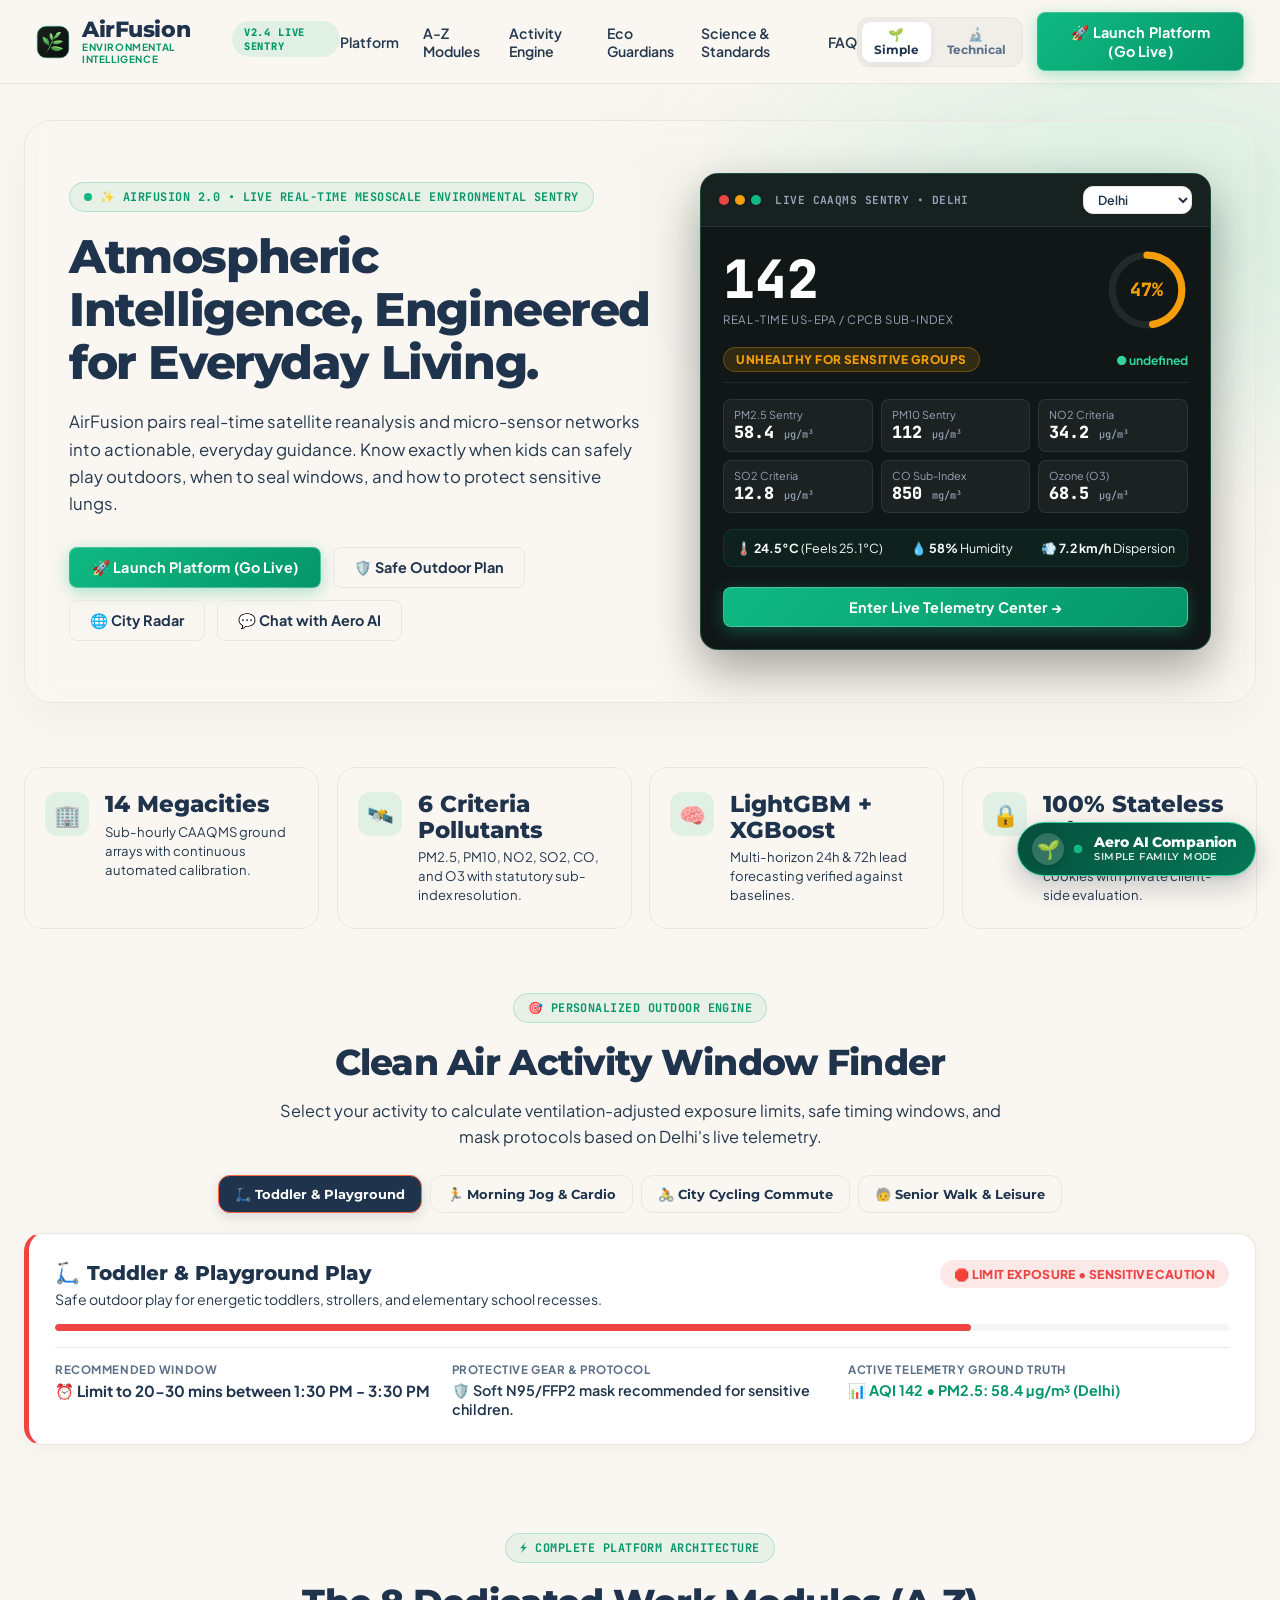
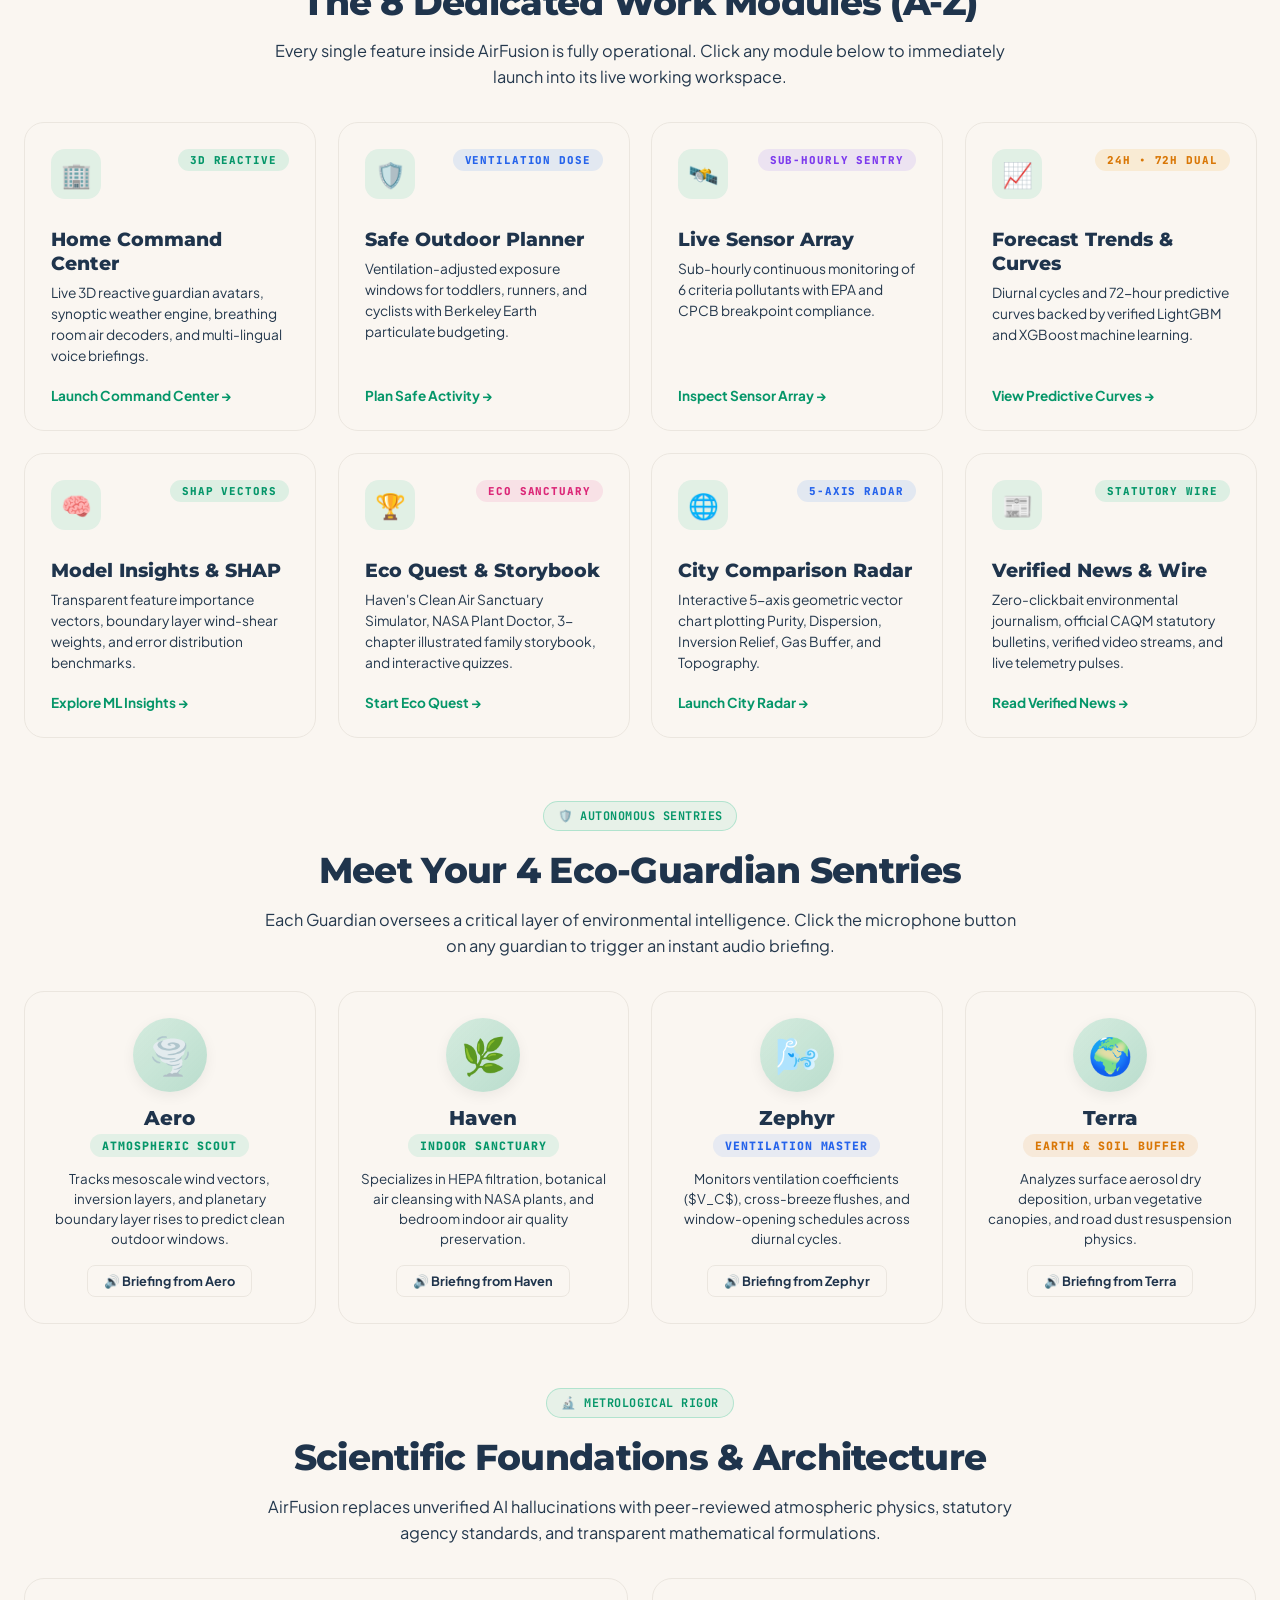
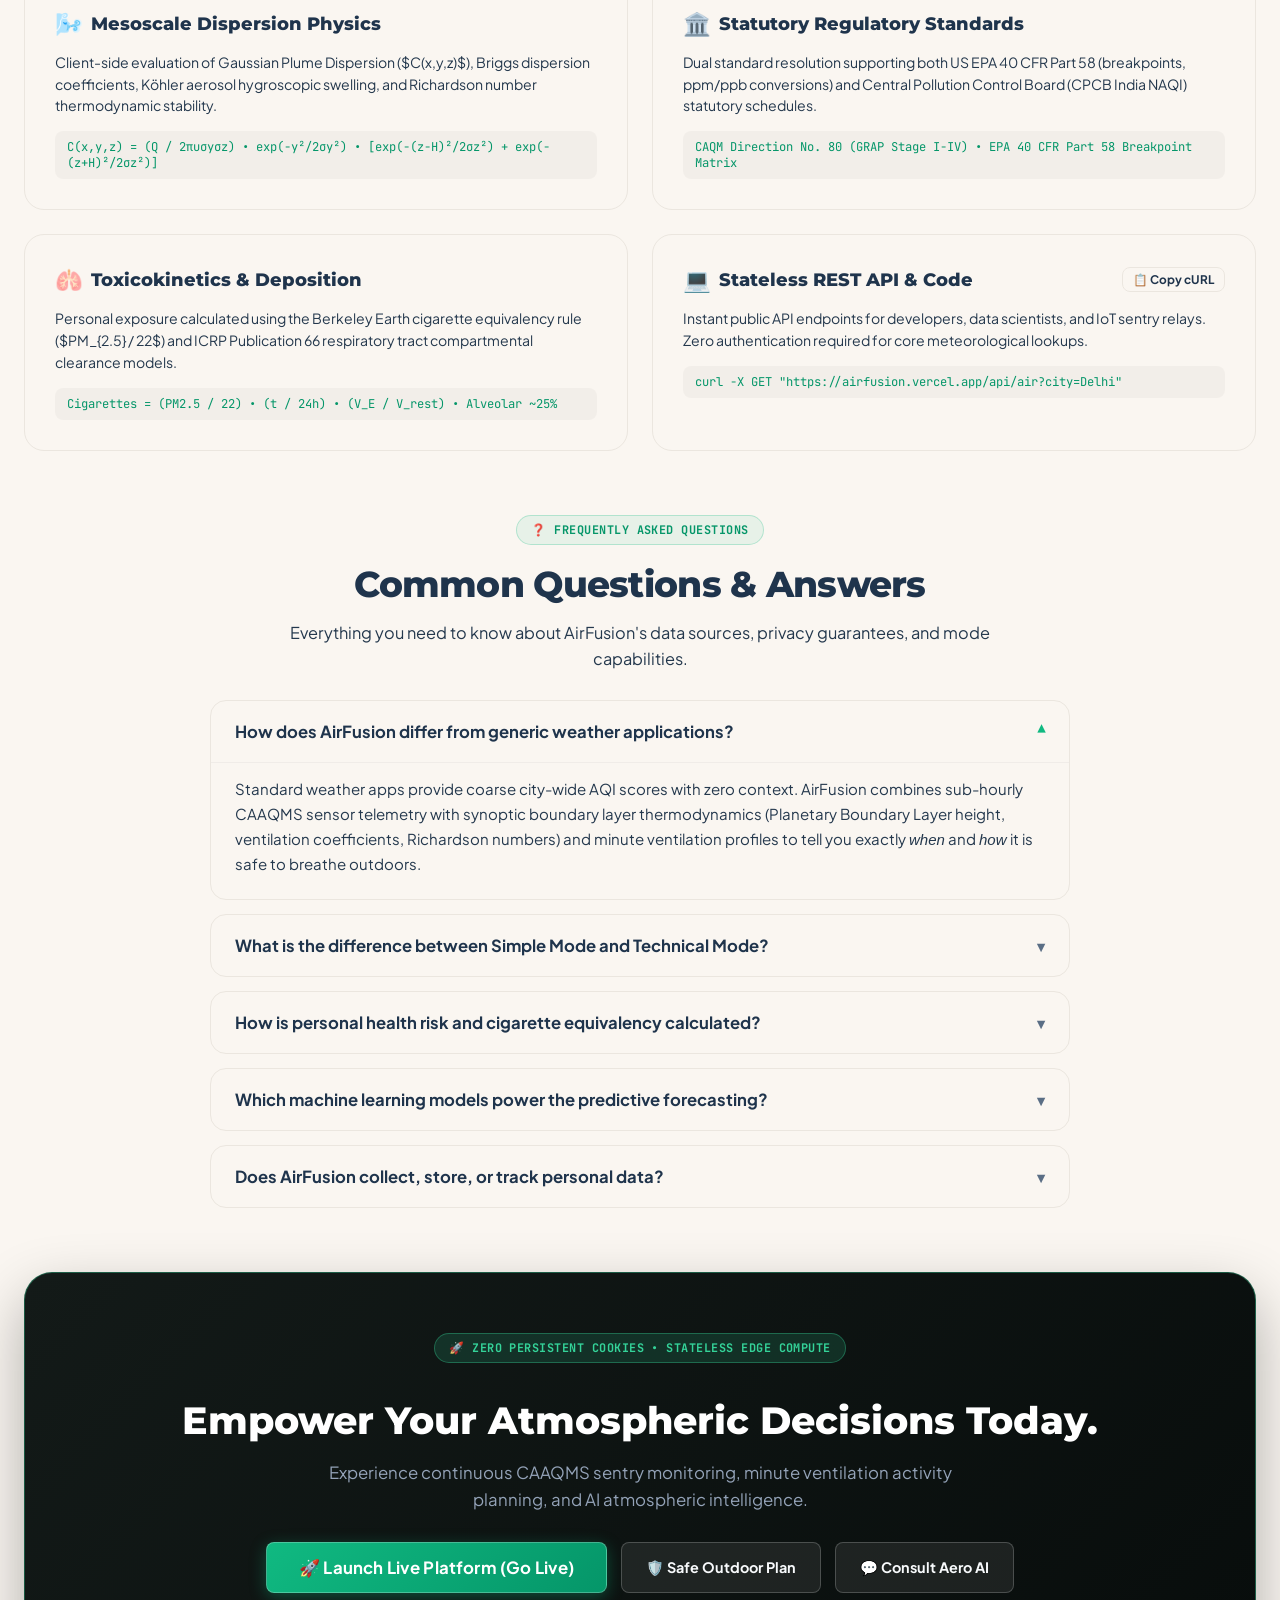
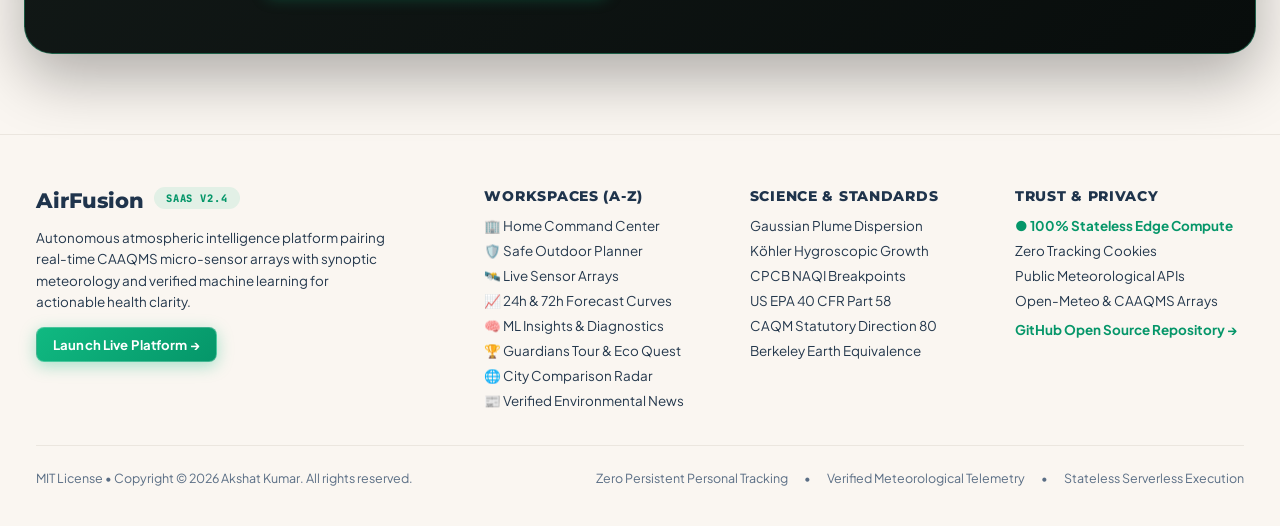
==== commit b1a8a31f: "feat(landing): optimize performance, add ambient tropospheric aurora, radial aqi gauges, and creativ" ====
--- a/public/index.html
+++ b/public/index.html
@@ -3445,7 +3445,7 @@
 
 
     /* ========================================================================= */
-    /* PROFESSIONAL SAAS-LEVEL PRODUCT LANDING PAGE STYLES                       */
+    /* PROFESSIONAL SAAS-LEVEL PRODUCT LANDING PAGE STYLES (OPTIMIZED & ANIMATED) */
     /* ========================================================================= */
     #standaloneLandingPage {
       min-height: 100vh;
@@ -3455,12 +3455,40 @@
       position: relative;
       z-index: 10;
       overflow-x: hidden;
-      transition: background-color 0.3s ease, color 0.3s ease;
+      transition: background-color 0.35s cubic-bezier(0.16, 1, 0.3, 1), color 0.35s ease;
+      contain: layout style;
     }
 
     #standaloneLandingPage.landing-hero-tech-theme {
-      background: #0B0F10;
+      background: #090D0E;
       color: #E2E8F0;
+    }
+
+    /* Ambient Tropospheric Aurora Mesh Glow */
+    .saas-aurora-bg {
+      position: absolute;
+      top: -140px;
+      left: 50%;
+      transform: translateX(-50%);
+      width: 1000px;
+      height: 560px;
+      background: radial-gradient(ellipse at center, rgba(16, 185, 129, 0.16) 0%, rgba(52, 211, 153, 0.08) 45%, transparent 72%);
+      filter: blur(70px);
+      pointer-events: none;
+      z-index: 0;
+      animation: saasAuroraDrift 16s ease-in-out infinite alternate;
+      will-change: transform, opacity;
+      transform: translateZ(0);
+    }
+
+    .landing-hero-tech-theme .saas-aurora-bg {
+      background: radial-gradient(ellipse at center, rgba(52, 211, 153, 0.22) 0%, rgba(6, 182, 212, 0.12) 45%, transparent 72%);
+    }
+
+    @keyframes saasAuroraDrift {
+      0% { transform: translateX(-50%) translateY(0) scale(1); opacity: 0.75; }
+      50% { transform: translateX(-47%) translateY(30px) scale(1.08); opacity: 1; }
+      100% { transform: translateX(-53%) translateY(-20px) scale(0.96); opacity: 0.8; }
     }
 
     /* Sticky SaaS Navbar */
@@ -3469,19 +3497,20 @@
       top: 0;
       z-index: 1000;
       background: rgba(250, 246, 241, 0.94);
-      backdrop-filter: blur(16px);
-      -webkit-backdrop-filter: blur(16px);
-      border-bottom: 1px solid rgba(0, 0, 0, 0.08);
+      backdrop-filter: blur(18px);
+      -webkit-backdrop-filter: blur(18px);
+      border-bottom: 1px solid rgba(0, 0, 0, 0.07);
       padding: 12px 36px;
       display: flex;
       justify-content: space-between;
       align-items: center;
       transition: all 0.3s ease;
+      will-change: background-color;
     }
 
     .landing-hero-tech-theme .saas-nav {
-      background: rgba(11, 15, 16, 0.94);
-      border-bottom: 1px solid rgba(52, 211, 153, 0.2);
+      background: rgba(9, 13, 14, 0.94);
+      border-bottom: 1px solid rgba(52, 211, 153, 0.22);
     }
 
     .saas-nav-brand {
@@ -3490,6 +3519,11 @@
       gap: 12px;
       cursor: pointer;
       text-decoration: none;
+      transition: transform 0.2s ease;
+    }
+
+    .saas-nav-brand:hover {
+      transform: scale(1.02);
     }
 
     .saas-nav-brand-title {
@@ -3508,7 +3542,7 @@
     .saas-nav-links {
       display: flex;
       align-items: center;
-      gap: 22px;
+      gap: 24px;
     }
 
     @media (max-width: 1024px) {
@@ -3525,12 +3559,14 @@
       font-weight: 600;
       color: var(--text-secondary);
       text-decoration: none;
-      transition: color 0.2s ease;
+      transition: color 0.2s ease, transform 0.2s ease;
       cursor: pointer;
+      position: relative;
     }
 
     .saas-nav-link:hover {
       color: #059669;
+      transform: translateY(-1px);
     }
 
     .landing-hero-tech-theme .saas-nav-link {
@@ -3547,7 +3583,7 @@
       gap: 14px;
     }
 
-    /* Primary SaaS Button */
+    /* Primary SaaS Button with Creative Ambient Glow Pulse */
     .saas-btn-primary {
       background: linear-gradient(135deg, #10B981 0%, #059669 100%);
       color: #FFFFFF !important;
@@ -3556,20 +3592,33 @@
       font-size: 0.90rem;
       padding: 10px 22px;
       border-radius: 8px;
-      border: 1px solid rgba(255, 255, 255, 0.2);
+      border: 1px solid rgba(255, 255, 255, 0.25);
       cursor: pointer;
       display: inline-flex;
       align-items: center;
       gap: 8px;
       box-shadow: 0 4px 16px rgba(16, 185, 129, 0.35);
-      transition: all 0.22s cubic-bezier(0.16, 1, 0.3, 1);
+      transition: all 0.24s cubic-bezier(0.16, 1, 0.3, 1);
       letter-spacing: 0.01em;
       text-decoration: none;
+      position: relative;
+      overflow: hidden;
+      will-change: transform, box-shadow;
+      animation: saasCtaAmbient 4s ease-in-out infinite;
+    }
+
+    @keyframes saasCtaAmbient {
+      0%, 100% {
+        box-shadow: 0 4px 16px rgba(16, 185, 129, 0.35);
+      }
+      50% {
+        box-shadow: 0 6px 24px rgba(16, 185, 129, 0.55), 0 0 0 4px rgba(16, 185, 129, 0.12);
+      }
     }
 
     .saas-btn-primary:hover {
-      transform: translateY(-2px);
-      box-shadow: 0 6px 24px rgba(16, 185, 129, 0.5);
+      transform: translateY(-2px) scale(1.02);
+      box-shadow: 0 8px 28px rgba(16, 185, 129, 0.6);
       background: linear-gradient(135deg, #34D399 0%, #059669 100%);
     }
 
@@ -3586,8 +3635,9 @@
       display: inline-flex;
       align-items: center;
       gap: 8px;
-      transition: all 0.2s ease;
+      transition: all 0.22s cubic-bezier(0.16, 1, 0.3, 1);
       text-decoration: none;
+      will-change: transform, box-shadow;
     }
 
     .saas-btn-secondary:hover {
@@ -3595,12 +3645,12 @@
       border-color: #059669;
       color: #059669;
       transform: translateY(-2px);
-      box-shadow: 0 4px 12px rgba(0, 0, 0, 0.06);
+      box-shadow: 0 6px 18px rgba(0, 0, 0, 0.07);
     }
 
     .landing-hero-tech-theme .saas-btn-secondary {
       background: rgba(255, 255, 255, 0.05);
-      border: 1px solid rgba(255, 255, 255, 0.15);
+      border: 1px solid rgba(255, 255, 255, 0.14);
       color: #F8FAFC;
     }
 
@@ -3608,6 +3658,7 @@
       background: rgba(255, 255, 255, 0.1);
       border-color: #34D399;
       color: #34D399;
+      box-shadow: 0 6px 20px rgba(52, 211, 153, 0.2);
     }
 
     /* Container */
@@ -3618,34 +3669,39 @@
       display: flex;
       flex-direction: column;
       gap: 64px;
-    }
-
-    /* Hero Section */
+      position: relative;
+      z-index: 1;
+    }
+
+    /* Hero Section with Glassmorphism & Atmospheric Depth */
     .saas-hero-wrap {
       position: relative;
-      border-radius: 24px;
+      border-radius: 28px;
       background: var(--bg-card);
       border: 1px solid var(--border-warm);
-      padding: 48px 40px;
-      box-shadow: 0 12px 40px rgba(0, 0, 0, 0.04);
+      padding: 52px 44px;
+      box-shadow: 0 16px 48px rgba(0, 0, 0, 0.04);
       overflow: hidden;
       display: grid;
       grid-template-columns: 1.15fr 1fr;
-      gap: 40px;
+      gap: 44px;
       align-items: center;
+      backdrop-filter: blur(12px);
+      -webkit-backdrop-filter: blur(12px);
+      transition: transform 0.3s ease, box-shadow 0.3s ease;
     }
 
     .landing-hero-tech-theme .saas-hero-wrap {
-      background: linear-gradient(135deg, rgba(20, 28, 26, 0.8) 0%, rgba(12, 17, 16, 0.95) 100%);
-      border: 1px solid rgba(52, 211, 153, 0.25);
-      box-shadow: 0 16px 50px rgba(0, 0, 0, 0.5);
+      background: linear-gradient(135deg, rgba(17, 24, 23, 0.85) 0%, rgba(10, 15, 14, 0.95) 100%);
+      border: 1px solid rgba(52, 211, 153, 0.28);
+      box-shadow: 0 20px 60px rgba(0, 0, 0, 0.55);
     }
 
     @media (max-width: 980px) {
       .saas-hero-wrap {
         grid-template-columns: 1fr;
-        padding: 32px 20px;
-        gap: 32px;
+        padding: 36px 22px;
+        gap: 36px;
       }
     }
 
@@ -3657,12 +3713,18 @@
       border: 1px solid rgba(16, 185, 129, 0.25);
       border-radius: 999px;
       padding: 6px 14px;
-      margin-bottom: 16px;
+      margin-bottom: 18px;
       font-family: var(--font-mono);
       font-size: 0.74rem;
       font-weight: 700;
       color: #059669;
       letter-spacing: 0.04em;
+      transition: all 0.2s ease;
+    }
+
+    .saas-pill-badge:hover {
+      border-color: #10B981;
+      transform: scale(1.02);
     }
 
     .landing-hero-tech-theme .saas-pill-badge {
@@ -3673,12 +3735,12 @@
 
     .saas-hero-title {
       font-family: var(--font-heading);
-      font-size: 2.85rem;
+      font-size: 2.95rem;
       font-weight: 800;
       line-height: 1.12;
       letter-spacing: -0.03em;
       color: var(--text-navy);
-      margin-bottom: 18px;
+      margin-bottom: 20px;
     }
 
     .landing-hero-tech-theme .saas-hero-title {
@@ -3690,15 +3752,15 @@
 
     @media (max-width: 640px) {
       .saas-hero-title {
-        font-size: 2.1rem;
+        font-size: 2.15rem;
       }
     }
 
     .saas-hero-desc {
       font-size: 1.05rem;
       color: var(--text-secondary);
-      line-height: 1.6;
-      margin-bottom: 28px;
+      line-height: 1.62;
+      margin-bottom: 30px;
       max-width: 580px;
     }
 
@@ -3713,20 +3775,21 @@
       align-items: center;
     }
 
-    /* Console Window Preview Frame */
+    /* Console Window Preview Frame with Dynamic Radial Gauge */
     .saas-console-frame {
-      background: #111817;
-      border: 1px solid rgba(52, 211, 153, 0.25);
-      border-radius: 16px;
-      box-shadow: 0 16px 40px rgba(0, 0, 0, 0.3);
+      background: #101716;
+      border: 1px solid rgba(52, 211, 153, 0.28);
+      border-radius: 18px;
+      box-shadow: 0 20px 50px rgba(0, 0, 0, 0.35);
       overflow: hidden;
       display: flex;
       flex-direction: column;
+      position: relative;
     }
 
     .saas-console-bar {
-      background: #1A2321;
-      padding: 10px 16px;
+      background: #172220;
+      padding: 12px 18px;
       display: flex;
       align-items: center;
       justify-content: space-between;
@@ -3746,18 +3809,46 @@
     }
 
     .saas-console-body {
-      padding: 20px;
+      padding: 22px;
       display: flex;
       flex-direction: column;
       gap: 16px;
       color: #F8FAFC;
     }
 
+    /* Radial SVG Gauge Component */
+    .saas-radial-gauge-box {
+      display: flex;
+      align-items: center;
+      justify-content: space-between;
+      gap: 18px;
+    }
+
+    .saas-gauge-visual {
+      position: relative;
+      width: 82px;
+      height: 82px;
+      flex-shrink: 0;
+    }
+
+    .saas-gauge-center {
+      position: absolute;
+      top: 50%;
+      left: 50%;
+      transform: translate(-50%, -50%);
+      font-family: var(--font-mono);
+      font-size: 1.45rem;
+      font-weight: 800;
+      color: #FFFFFF;
+      text-align: center;
+      line-height: 1;
+    }
+
     /* Metrics Strip */
     .saas-metric-grid {
       display: grid;
       grid-template-columns: repeat(4, 1fr);
-      gap: 16px;
+      gap: 18px;
     }
 
     @media (max-width: 900px) {
@@ -3775,12 +3866,14 @@
     .saas-metric-card {
       background: var(--bg-card);
       border: 1px solid var(--border-warm);
-      border-radius: 16px;
-      padding: 22px 20px;
+      border-radius: 18px;
+      padding: 24px 20px;
       display: flex;
       align-items: flex-start;
-      gap: 14px;
-      transition: all 0.2s ease;
+      gap: 16px;
+      transition: all 0.25s cubic-bezier(0.16, 1, 0.3, 1);
+      will-change: transform, box-shadow;
+      contain: layout style;
     }
 
     .landing-hero-tech-theme .saas-metric-card {
@@ -3789,20 +3882,26 @@
     }
 
     .saas-metric-card:hover {
-      transform: translateY(-2px);
-      box-shadow: 0 6px 20px rgba(0, 0, 0, 0.05);
+      transform: translateY(-3px);
+      box-shadow: 0 10px 25px rgba(0, 0, 0, 0.06);
+      border-color: rgba(16, 185, 129, 0.35);
     }
 
     .saas-metric-icon {
-      width: 42px;
-      height: 42px;
-      border-radius: 10px;
+      width: 44px;
+      height: 44px;
+      border-radius: 12px;
       background: rgba(16, 185, 129, 0.1);
       display: flex;
       align-items: center;
       justify-content: center;
-      font-size: 1.3rem;
+      font-size: 1.35rem;
       flex-shrink: 0;
+      transition: transform 0.25s ease;
+    }
+
+    .saas-metric-card:hover .saas-metric-icon {
+      transform: scale(1.1) rotate(4deg);
     }
 
     .saas-metric-num {
@@ -3821,7 +3920,7 @@
     .saas-metric-label {
       font-size: 0.82rem;
       color: var(--text-secondary);
-      line-height: 1.4;
+      line-height: 1.45;
     }
 
     .landing-hero-tech-theme .saas-metric-label {
@@ -3837,11 +3936,11 @@
 
     .saas-section-title {
       font-family: var(--font-heading);
-      font-size: 2.15rem;
+      font-size: 2.25rem;
       font-weight: 800;
       color: var(--text-navy);
       letter-spacing: -0.02em;
-      margin-bottom: 12px;
+      margin-bottom: 14px;
       line-height: 1.2;
     }
 
@@ -3859,11 +3958,11 @@
       color: #94A3B8;
     }
 
-    /* Bento Grid for 8 Work Modules */
+    /* Bento Grid for 8 Work Modules with Creative Shimmer & Lift */
     .saas-bento-grid {
       display: grid;
       grid-template-columns: repeat(4, 1fr);
-      gap: 20px;
+      gap: 22px;
     }
 
     @media (max-width: 1100px) {
@@ -3881,15 +3980,17 @@
     .saas-bento-card {
       background: var(--bg-card);
       border: 1px solid var(--border-warm);
-      border-radius: 18px;
-      padding: 24px;
+      border-radius: 20px;
+      padding: 26px;
       display: flex;
       flex-direction: column;
       justify-content: space-between;
-      transition: all 0.25s cubic-bezier(0.16, 1, 0.3, 1);
+      transition: all 0.28s cubic-bezier(0.16, 1, 0.3, 1);
       cursor: pointer;
       position: relative;
       overflow: hidden;
+      will-change: transform, box-shadow;
+      contain: layout style;
     }
 
     .landing-hero-tech-theme .saas-bento-card {
@@ -3897,33 +3998,55 @@
       border-color: rgba(255, 255, 255, 0.08);
     }
 
+    /* Shimmer Sweep Animation on Hover */
+    .saas-bento-card::before {
+      content: '';
+      position: absolute;
+      top: 0;
+      left: -100%;
+      width: 100%;
+      height: 100%;
+      background: linear-gradient(90deg, transparent, rgba(255, 255, 255, 0.07), transparent);
+      transition: left 0.65s ease;
+      pointer-events: none;
+    }
+
+    .saas-bento-card:hover::before {
+      left: 100%;
+    }
+
     .saas-bento-card:hover {
-      transform: translateY(-4px);
-      box-shadow: 0 12px 30px rgba(0, 0, 0, 0.08);
-      border-color: rgba(16, 185, 129, 0.4);
+      transform: translateY(-6px);
+      box-shadow: 0 16px 36px rgba(0, 0, 0, 0.09);
+      border-color: rgba(16, 185, 129, 0.45);
     }
 
     .landing-hero-tech-theme .saas-bento-card:hover {
-      box-shadow: 0 12px 30px rgba(0, 0, 0, 0.5);
-      border-color: rgba(52, 211, 153, 0.4);
+      box-shadow: 0 16px 36px rgba(0, 0, 0, 0.6);
+      border-color: rgba(52, 211, 153, 0.45);
       background: rgba(255, 255, 255, 0.05);
     }
 
     .saas-bento-icon-box {
-      width: 48px;
-      height: 48px;
-      border-radius: 12px;
+      width: 50px;
+      height: 50px;
+      border-radius: 14px;
       background: rgba(16, 185, 129, 0.1);
       display: flex;
       align-items: center;
       justify-content: center;
-      font-size: 1.5rem;
+      font-size: 1.55rem;
       margin-bottom: 16px;
+      transition: transform 0.25s ease;
+    }
+
+    .saas-bento-card:hover .saas-bento-icon-box {
+      transform: scale(1.12) rotate(4deg);
     }
 
     .saas-bento-title {
       font-family: var(--font-heading);
-      font-size: 1.18rem;
+      font-size: 1.2rem;
       font-weight: 800;
       color: var(--text-navy);
       margin-bottom: 8px;
@@ -3937,8 +4060,8 @@
     .saas-bento-text {
       font-size: 0.86rem;
       color: var(--text-secondary);
-      line-height: 1.5;
-      margin-bottom: 18px;
+      line-height: 1.52;
+      margin-bottom: 20px;
       flex-grow: 1;
     }
 
@@ -3951,11 +4074,11 @@
       align-items: center;
       gap: 6px;
       font-family: var(--font-body);
-      font-size: 0.84rem;
+      font-size: 0.85rem;
       font-weight: 700;
       color: #059669;
       text-decoration: none;
-      transition: gap 0.2s ease;
+      transition: gap 0.22s ease, transform 0.22s ease;
     }
 
     .landing-hero-tech-theme .saas-bento-cta {
@@ -3964,13 +4087,14 @@
 
     .saas-bento-card:hover .saas-bento-cta {
       gap: 10px;
-    }
-
-    /* Guardians Grid */
+      transform: translateX(2px);
+    }
+
+    /* Guardians Grid with Avatar Breathing Animation */
     .saas-guardian-grid {
       display: grid;
       grid-template-columns: repeat(4, 1fr);
-      gap: 20px;
+      gap: 22px;
     }
 
     @media (max-width: 1024px) {
@@ -3988,13 +4112,14 @@
     .saas-guardian-card {
       background: var(--bg-card);
       border: 1px solid var(--border-warm);
-      border-radius: 18px;
-      padding: 24px;
+      border-radius: 20px;
+      padding: 26px 20px;
       display: flex;
       flex-direction: column;
       align-items: center;
       text-align: center;
-      transition: all 0.25s ease;
+      transition: all 0.28s cubic-bezier(0.16, 1, 0.3, 1);
+      position: relative;
     }
 
     .landing-hero-tech-theme .saas-guardian-card {
@@ -4003,22 +4128,42 @@
     }
 
     .saas-guardian-card:hover {
-      transform: translateY(-4px);
-      box-shadow: 0 10px 28px rgba(0, 0, 0, 0.07);
+      transform: translateY(-5px);
+      box-shadow: 0 14px 32px rgba(0, 0, 0, 0.08);
+      border-color: rgba(16, 185, 129, 0.35);
     }
 
     .saas-guardian-avatar {
-      width: 72px;
-      height: 72px;
+      width: 74px;
+      height: 74px;
       border-radius: 50%;
-      background: linear-gradient(135deg, rgba(16, 185, 129, 0.15) 0%, rgba(5, 150, 105, 0.25) 100%);
+      background: linear-gradient(135deg, rgba(16, 185, 129, 0.16) 0%, rgba(5, 150, 105, 0.26) 100%);
       display: flex;
       align-items: center;
       justify-content: center;
-      font-size: 2.2rem;
+      font-size: 2.25rem;
       margin-bottom: 14px;
       box-shadow: 0 4px 14px rgba(0, 0, 0, 0.06);
-    }
+      animation: saasAvatarBreathe 4.5s ease-in-out infinite;
+      will-change: transform, box-shadow;
+      transform: translateZ(0);
+    }
+
+    @keyframes saasAvatarBreathe {
+      0%, 100% {
+        transform: translateY(0) scale(1);
+        box-shadow: 0 4px 14px rgba(0, 0, 0, 0.06);
+      }
+      50% {
+        transform: translateY(-4px) scale(1.05);
+        box-shadow: 0 8px 24px rgba(16, 185, 129, 0.25);
+      }
+    }
+
+    .saas-guardian-grid > div:nth-child(1) .saas-guardian-avatar { animation-delay: 0s; }
+    .saas-guardian-grid > div:nth-child(2) .saas-guardian-avatar { animation-delay: 1.1s; }
+    .saas-guardian-grid > div:nth-child(3) .saas-guardian-avatar { animation-delay: 2.2s; }
+    .saas-guardian-grid > div:nth-child(4) .saas-guardian-avatar { animation-delay: 3.3s; }
 
     /* Science & Architecture 4-Grid */
     .saas-science-grid {
@@ -4036,11 +4181,17 @@
     .saas-science-card {
       background: var(--bg-card);
       border: 1px solid var(--border-warm);
-      border-radius: 18px;
-      padding: 28px;
+      border-radius: 20px;
+      padding: 30px;
       display: flex;
       flex-direction: column;
-      gap: 12px;
+      gap: 14px;
+      transition: all 0.25s ease;
+    }
+
+    .saas-science-card:hover {
+      border-color: rgba(16, 185, 129, 0.35);
+      transform: translateY(-2px);
     }
 
     .landing-hero-tech-theme .saas-science-card {
@@ -4048,12 +4199,12 @@
       border-color: rgba(255, 255, 255, 0.08);
     }
 
-    /* FAQ Accordion */
+    /* FAQ Accordion with Rotating Chevron */
     .saas-faq-list {
       display: flex;
       flex-direction: column;
-      gap: 12px;
-      max-width: 840px;
+      gap: 14px;
+      max-width: 860px;
       margin: 0 auto;
       width: 100%;
     }
@@ -4061,9 +4212,9 @@
     .saas-faq-item {
       background: var(--bg-card);
       border: 1px solid var(--border-warm);
-      border-radius: 14px;
+      border-radius: 16px;
       overflow: hidden;
-      transition: all 0.2s ease;
+      transition: all 0.25s cubic-bezier(0.16, 1, 0.3, 1);
     }
 
     .landing-hero-tech-theme .saas-faq-item {
@@ -4071,41 +4222,65 @@
       border-color: rgba(255, 255, 255, 0.08);
     }
 
+    .saas-faq-item:hover {
+      border-color: rgba(16, 185, 129, 0.35);
+    }
+
     .saas-faq-summary {
-      padding: 18px 24px;
+      padding: 20px 24px;
       font-weight: 700;
-      font-size: 1.02rem;
+      font-size: 1.04rem;
       cursor: pointer;
       display: flex;
       justify-content: space-between;
       align-items: center;
       color: var(--text-navy);
       user-select: none;
+      list-style: none;
+    }
+
+    .saas-faq-summary::-webkit-details-marker {
+      display: none;
     }
 
     .landing-hero-tech-theme .saas-faq-summary {
       color: #FFFFFF;
     }
 
+    .saas-faq-chevron {
+      display: inline-block;
+      transition: transform 0.3s cubic-bezier(0.16, 1, 0.3, 1);
+      font-size: 0.95rem;
+      color: var(--text-muted);
+    }
+
+    .saas-faq-item[open] .saas-faq-chevron {
+      transform: rotate(180deg);
+      color: #10B981;
+    }
+
     .saas-faq-content {
-      padding: 0 24px 20px 24px;
-      font-size: 0.92rem;
-      line-height: 1.6;
+      padding: 0 24px 22px 24px;
+      font-size: 0.94rem;
+      line-height: 1.65;
       color: var(--text-secondary);
+      border-top: 1px solid rgba(0, 0, 0, 0.04);
+      padding-top: 14px;
     }
 
     .landing-hero-tech-theme .saas-faq-content {
       color: #94A3B8;
-    }
-
-    /* SaaS Final CTA Banner */
+      border-top-color: rgba(255, 255, 255, 0.05);
+    }
+
+    /* SaaS Final CTA Banner with Dynamic Glow */
     .saas-cta-banner {
       background: linear-gradient(135deg, #131A18 0%, #080D0C 100%);
-      border: 1px solid rgba(52, 211, 153, 0.35);
-      border-radius: 24px;
-      padding: 56px 40px;
+      border: 1px solid rgba(52, 211, 153, 0.38);
+      border-radius: 28px;
+      padding: 60px 44px;
       text-align: center;
-      box-shadow: 0 20px 50px rgba(0, 0, 0, 0.25);
+      box-shadow: 0 24px 60px rgba(0, 0, 0, 0.3);
       position: relative;
       overflow: hidden;
     }
@@ -4113,10 +4288,10 @@
     /* SaaS Footer */
     .saas-footer {
       border-top: 1px solid var(--border-warm);
-      padding: 48px 36px 36px 36px;
+      padding: 52px 36px 40px 36px;
       display: flex;
       flex-direction: column;
-      gap: 32px;
+      gap: 36px;
       max-width: 1280px;
       margin: 0 auto;
       width: 100%;
@@ -4176,7 +4351,7 @@
     <!-- ========================================================================= -->
   <!-- 1. STANDALONE PRODUCT LANDING PAGE (SEPARATE FULL-PAGE PRODUCT WORKSPACE) -->
   <!-- ========================================================================= -->
-    <div id="standaloneLandingPage" style="display: block;">
+      <div id="standaloneLandingPage" style="display: block;">
     <!-- Sticky SaaS Product Navbar -->
     <nav class="saas-nav">
       <div class="saas-nav-brand" onclick="window.scrollTo({top:0, behavior:'smooth'})">
@@ -4205,7 +4380,7 @@
             <path d="M 38 60 C 33 58 26 55.5 22.5 48.5 C 19 41.5 19.5 34.5 20 32 C 21.5 34.5 25.5 37 30 38.5 C 35 40 38 46 38.5 53 C 38.7 56 38.5 58.5 38 60 Z" fill="url(#saasLeafGrad)"/>
             <path d="M 23 37 C 24.5 42 27 47 31 50" stroke="#B4F588" stroke-width="2.2" stroke-linecap="round"/>
             <path d="M 45 44 C 42 41 39 36 39.5 30 C 40 25.5 42.5 24 44 23.5 C 45.5 24.5 48.5 28 50 33 C 51.5 38 49 42 47 43.5 Z" fill="url(#saasLeafGrad)"/>
-            <path d="M 43.5 26.5 C 45.5 30 46.5 34.5 45.5 39" stroke="#B4F588" stroke-width="2" stroke-linecap="round"/>
+            <path d="M 43.5 26.5 C 45.5 30 46.5 34.5 45.5 39" stroke="#B4F588" stroke-width="2.2" stroke-linecap="round"/>
             <path d="M 50.5 41 C 52 36 57 28 64 23.5 C 69 20.5 72 20.5 73 21 C 72 23.5 69 29.5 64 34.5 C 59.5 39 54.5 40.5 50.5 41 Z" fill="url(#saasLeafGrad)"/>
             <path d="M 60 25 C 65 23 68.5 22.5 71 22" stroke="#D4FC79" stroke-width="2.2" stroke-linecap="round"/>
             <path d="M 47 52.5 C 50 49.5 57 46 65 45.5 C 72 45 77 47 78.5 47.5 C 76.5 49.5 71.5 54 64 56 C 57 58 50.5 55.5 47 52.5 Z" fill="url(#saasLeafGrad)"/>
@@ -4255,6 +4430,9 @@
     <div id="standaloneLandingContent">
 
         <div class="saas-container">
+          <!-- Ambient Tropospheric Aurora Mesh Glow -->
+          <div class="saas-aurora-bg"></div>
+
           <!-- 1. BREATHTAKING SAAS HERO SECTION -->
           <section id="heroSection" class="saas-hero-wrap">
             <div>
@@ -4287,7 +4465,7 @@
               </div>
             </div>
 
-            <!-- Interactive Live SaaS Console Sandbox -->
+            <!-- Interactive Live SaaS Console Sandbox with Radial Gauge -->
             <div class="saas-console-frame">
               <div class="saas-console-bar">
                 <div class="saas-console-dots">
@@ -4314,27 +4492,41 @@
               </div>
 
               <div class="saas-console-body">
-                <div style="display: flex; justify-content: space-between; align-items: baseline;">
+                <!-- Radial Gauge Header -->
+                <div class="saas-radial-gauge-box">
                   <div>
-                    <div style="font-family: var(--font-mono); font-size: 3.2rem; font-weight: 800; color: #FFFFFF; line-height: 1;">
+                    <div style="font-family: var(--font-mono); font-size: 3.3rem; font-weight: 800; color: #FFFFFF; line-height: 1;">
                       168
                     </div>
-                    <div style="font-size: 0.72rem; color: #94A3B8; text-transform: uppercase; letter-spacing: 0.05em; margin-top: 4px;">
+                    <div style="font-size: 0.72rem; color: #94A3B8; text-transform: uppercase; letter-spacing: 0.05em; margin-top: 6px;">
                       Real-Time US-EPA / CPCB Sub-Index
                     </div>
                   </div>
-                  <div style="text-align: right;">
-                    <span style="display: inline-block; padding: 4px 12px; border-radius: 999px; background: rgba(245, 158, 11, 0.15); border: 1px solid rgba(245, 158, 11, 0.3); color: #F59E0B; font-weight: 800; font-size: 0.74rem; letter-spacing: 0.04em;">
-                      UNHEALTHY FOR SENSITIVE GROUPS
-                    </span>
-                    <div style="font-size: 0.76rem; color: #34D399; font-weight: 700; margin-top: 6px;">
-                      ● CAUTIOUS AIR
+                  <div class="saas-gauge-visual">
+                    <svg viewBox="0 0 80 80" width="82" height="82">
+                      <circle cx="40" cy="40" r="34" stroke="rgba(255,255,255,0.08)" stroke-width="7" fill="none" />
+                      <circle cx="40" cy="40" r="34" stroke="#EF4444" stroke-width="7" fill="none"
+                        stroke-dasharray="213.6" stroke-dashoffset="94.0" stroke-linecap="round"
+                        style="transition: stroke-dashoffset 1.2s cubic-bezier(0.16, 1, 0.3, 1); transform: rotate(-90deg); transform-origin: 50% 50%;" />
+                    </svg>
+                    <div class="saas-gauge-center" style="color: #EF4444; font-size: 1.15rem;">
+                      56%
                     </div>
                   </div>
                 </div>
 
+                <!-- Status Pill Bar -->
+                <div style="display: flex; justify-content: space-between; align-items: center; border-bottom: 1px solid rgba(255,255,255,0.08); padding-bottom: 10px;">
+                  <span style="display: inline-block; padding: 4px 12px; border-radius: 999px; background: rgba(245, 158, 11, 0.15); border: 1px solid rgba(245, 158, 11, 0.3); color: #F59E0B; font-weight: 800; font-size: 0.74rem; letter-spacing: 0.04em;">
+                    UNHEALTHY FOR SENSITIVE GROUPS
+                  </span>
+                  <div style="font-size: 0.76rem; color: #34D399; font-weight: 700;">
+                    ● CAUTIOUS AIR
+                  </div>
+                </div>
+
                 <!-- 6 Criteria Pollutants Grid -->
-                <div style="display: grid; grid-template-columns: repeat(3, 1fr); gap: 8px; margin-top: 6px;">
+                <div style="display: grid; grid-template-columns: repeat(3, 1fr); gap: 8px;">
                   <div style="background: rgba(255, 255, 255, 0.05); padding: 8px 10px; border-radius: 8px; border: 1px solid rgba(255, 255, 255, 0.08);">
                     <div style="font-size: 0.68rem; color: #94A3B8;">PM2.5 Sentry</div>
                     <div style="font-family: var(--font-mono); font-size: 1.05rem; font-weight: 800; color: #FFFFFF;">64.2 <span style="font-size: 0.64rem; font-weight: 500; color: #94A3B8;">µg/m³</span></div>
@@ -4434,32 +4626,36 @@
             </div>
 
             <!-- Reactive Activity Card -->
-            <div id="landingActivityCard" class="ag-card" style="padding: 24px; border-left: 4px solid #EF4444;">
-      <div style="display: flex; justify-content: space-between; align-items: flex-start; flex-wrap: wrap; gap: 12px; margin-bottom: 12px;">
-        <div>
-          <h4 style="font-family: var(--font-heading); font-size: 1.25rem; font-weight: 800; color: var(--text-navy); margin-bottom: 4px;">🛴 Toddler &amp; Playground Play</h4>
-          <p style="font-size: 0.88rem; color: var(--text-secondary); line-height: 1.5; max-width: 650px;">Safe outdoor play for energetic toddlers, strollers, and elementary school recesses.</p>
+            <div id="landingActivityCard" class="ag-card" style="padding: 26px; border-left: 5px solid #EF4444; position: relative; overflow: hidden;">
+          <div style="display: flex; justify-content: space-between; align-items: flex-start; flex-wrap: wrap; gap: 12px; margin-bottom: 14px;">
+            <div>
+              <h4 style="font-family: var(--font-heading); font-size: 1.28rem; font-weight: 800; color: var(--text-navy); margin-bottom: 4px;">🛴 Toddler &amp; Playground Play</h4>
+              <p style="font-size: 0.88rem; color: var(--text-secondary); line-height: 1.5; max-width: 660px;">Safe outdoor play for energetic toddlers, strollers, and elementary school recesses.</p>
+            </div>
+            <span style="display: inline-block; padding: 6px 14px; border-radius: 999px; background: rgba(239, 68, 68, 0.12); color: #EF4444; font-weight: 800; font-size: 0.76rem; letter-spacing: 0.03em;">
+              🛑 LIMIT EXPOSURE • SENSITIVE CAUTION
+            </span>
+          </div>
+
+          <div style="margin: 14px 0 16px 0; background: rgba(0,0,0,0.04); border-radius: 999px; height: 7px; overflow: hidden;">
+            <div style="width: 78%; height: 100%; background: #EF4444; border-radius: 999px; transition: width 0.7s cubic-bezier(0.16, 1, 0.3, 1);"></div>
+          </div>
+
+          <div style="display: grid; grid-template-columns: repeat(auto-fit, minmax(220px, 1fr)); gap: 16px; padding-top: 14px; border-top: 1px solid var(--border-warm);">
+            <div>
+              <div style="font-size: 0.72rem; font-weight: 700; color: var(--text-muted); text-transform: uppercase; letter-spacing: 0.05em; margin-bottom: 4px;">Recommended Window</div>
+              <div style="font-size: 0.95rem; font-weight: 700; color: var(--text-navy);">⏰ Limit to 20-30 mins between 1:30 PM - 3:30 PM</div>
+            </div>
+            <div>
+              <div style="font-size: 0.72rem; font-weight: 700; color: var(--text-muted); text-transform: uppercase; letter-spacing: 0.05em; margin-bottom: 4px;">Protective Gear &amp; Protocol</div>
+              <div style="font-size: 0.90rem; font-weight: 600; color: var(--text-navy);">🛡️ Soft N95/FFP2 mask recommended for sensitive children.</div>
+            </div>
+            <div>
+              <div style="font-size: 0.72rem; font-weight: 700; color: var(--text-muted); text-transform: uppercase; letter-spacing: 0.05em; margin-bottom: 4px;">Active Telemetry Ground Truth</div>
+              <div style="font-size: 0.90rem; font-weight: 700; color: #059669;">📊 AQI 168 • PM2.5: 64.2 µg/m³ (Delhi)</div>
+            </div>
+          </div>
         </div>
-        <span style="display: inline-block; padding: 6px 14px; border-radius: 999px; background: rgba(239, 68, 68, 0.12); color: #EF4444; font-weight: 800; font-size: 0.76rem; letter-spacing: 0.03em;">
-          🛑 LIMIT EXPOSURE • SENSITIVE CAUTION
-        </span>
-      </div>
-
-      <div style="display: grid; grid-template-columns: repeat(auto-fit, minmax(220px, 1fr)); gap: 16px; margin-top: 16px; padding-top: 16px; border-top: 1px solid var(--border-warm);">
-        <div>
-          <div style="font-size: 0.72rem; font-weight: 700; color: var(--text-muted); text-transform: uppercase; letter-spacing: 0.05em; margin-bottom: 4px;">Recommended Window</div>
-          <div style="font-size: 0.95rem; font-weight: 700; color: var(--text-navy);">⏰ Limit to 20-30 mins between 1:30 PM - 3:30 PM</div>
-        </div>
-        <div>
-          <div style="font-size: 0.72rem; font-weight: 700; color: var(--text-muted); text-transform: uppercase; letter-spacing: 0.05em; margin-bottom: 4px;">Protective Gear &amp; Protocol</div>
-          <div style="font-size: 0.90rem; font-weight: 600; color: var(--text-navy);">🛡️ Soft N95/FFP2 mask recommended for sensitive children.</div>
-        </div>
-        <div>
-          <div style="font-size: 0.72rem; font-weight: 700; color: var(--text-muted); text-transform: uppercase; letter-spacing: 0.05em; margin-bottom: 4px;">Active Telemetry Ground Truth</div>
-          <div style="font-size: 0.90rem; font-weight: 700; color: #059669;">📊 AQI 168 • PM2.5: 64.2 µg/m³ (Delhi)</div>
-        </div>
-      </div>
-    </div>
           </section>
 
           <!-- 4. THE 8 CORE WORK MODULES (INTERACTIVE BENTO GRID) -->
@@ -4476,7 +4672,10 @@
               <!-- Module 1 -->
               <div class="saas-bento-card" onclick="goLive('home')">
                 <div>
-                  <div class="saas-bento-icon-box">🏢</div>
+                  <div style="display: flex; justify-content: space-between; align-items: flex-start; margin-bottom: 12px;">
+                    <div class="saas-bento-icon-box">🏢</div>
+                    <span class="ag-badge" style="background: rgba(16,185,129,0.12); color: #059669; font-size: 0.68rem;">3D REACTIVE</span>
+                  </div>
                   <h3 class="saas-bento-title">Home Command Center</h3>
                   <p class="saas-bento-text">
                     Live 3D reactive guardian avatars, synoptic weather engine, breathing room air decoders, and multi-lingual voice briefings.
@@ -4490,7 +4689,10 @@
               <!-- Module 2 -->
               <div class="saas-bento-card" onclick="goLive('safe_plan')">
                 <div>
-                  <div class="saas-bento-icon-box">🛡️</div>
+                  <div style="display: flex; justify-content: space-between; align-items: flex-start; margin-bottom: 12px;">
+                    <div class="saas-bento-icon-box">🛡️</div>
+                    <span class="ag-badge" style="background: rgba(59,130,246,0.12); color: #2563EB; font-size: 0.68rem;">VENTILATION DOSE</span>
+                  </div>
                   <h3 class="saas-bento-title">Safe Outdoor Planner</h3>
                   <p class="saas-bento-text">
                     Ventilation-adjusted exposure windows for toddlers, runners, and cyclists with Berkeley Earth particulate budgeting.
@@ -4504,7 +4706,10 @@
               <!-- Module 3 -->
               <div class="saas-bento-card" onclick="goLive('live_tracking')">
                 <div>
-                  <div class="saas-bento-icon-box">🛰️</div>
+                  <div style="display: flex; justify-content: space-between; align-items: flex-start; margin-bottom: 12px;">
+                    <div class="saas-bento-icon-box">🛰️</div>
+                    <span class="ag-badge" style="background: rgba(139,92,246,0.12); color: #7C3AED; font-size: 0.68rem;">SUB-HOURLY SENTRY</span>
+                  </div>
                   <h3 class="saas-bento-title">Live Sensor Array</h3>
                   <p class="saas-bento-text">
                     Sub-hourly continuous monitoring of 6 criteria pollutants with EPA and CPCB breakpoint compliance.
@@ -4518,7 +4723,10 @@
               <!-- Module 4 -->
               <div class="saas-bento-card" onclick="goLive('trends')">
                 <div>
-                  <div class="saas-bento-icon-box">📈</div>
+                  <div style="display: flex; justify-content: space-between; align-items: flex-start; margin-bottom: 12px;">
+                    <div class="saas-bento-icon-box">📈</div>
+                    <span class="ag-badge" style="background: rgba(245,158,11,0.12); color: #D97706; font-size: 0.68rem;">24H &bull; 72H DUAL</span>
+                  </div>
                   <h3 class="saas-bento-title">Forecast Trends &amp; Curves</h3>
                   <p class="saas-bento-text">
                     Diurnal cycles and 72-hour predictive curves backed by verified LightGBM and XGBoost machine learning.
@@ -4532,7 +4740,10 @@
               <!-- Module 5 -->
               <div class="saas-bento-card" onclick="goLive('model_insights')">
                 <div>
-                  <div class="saas-bento-icon-box">🧠</div>
+                  <div style="display: flex; justify-content: space-between; align-items: flex-start; margin-bottom: 12px;">
+                    <div class="saas-bento-icon-box">🧠</div>
+                    <span class="ag-badge" style="background: rgba(16,185,129,0.12); color: #059669; font-size: 0.68rem;">SHAP VECTORS</span>
+                  </div>
                   <h3 class="saas-bento-title">Model Insights &amp; SHAP</h3>
                   <p class="saas-bento-text">
                     Transparent feature importance vectors, boundary layer wind-shear weights, and error distribution benchmarks.
@@ -4546,7 +4757,10 @@
               <!-- Module 6 -->
               <div class="saas-bento-card" onclick="goLive('safety_quest')">
                 <div>
-                  <div class="saas-bento-icon-box">🏆</div>
+                  <div style="display: flex; justify-content: space-between; align-items: flex-start; margin-bottom: 12px;">
+                    <div class="saas-bento-icon-box">🏆</div>
+                    <span class="ag-badge" style="background: rgba(236,72,153,0.12); color: #DB2777; font-size: 0.68rem;">ECO SANCTUARY</span>
+                  </div>
                   <h3 class="saas-bento-title">Eco Quest &amp; Storybook</h3>
                   <p class="saas-bento-text">
                     Haven's Clean Air Sanctuary Simulator, NASA Plant Doctor, 3-chapter illustrated family storybook, and interactive quizzes.
@@ -4560,7 +4774,10 @@
               <!-- Module 7 -->
               <div class="saas-bento-card" onclick="goLive('compare')">
                 <div>
-                  <div class="saas-bento-icon-box">🌐</div>
+                  <div style="display: flex; justify-content: space-between; align-items: flex-start; margin-bottom: 12px;">
+                    <div class="saas-bento-icon-box">🌐</div>
+                    <span class="ag-badge" style="background: rgba(59,130,246,0.12); color: #2563EB; font-size: 0.68rem;">5-AXIS RADAR</span>
+                  </div>
                   <h3 class="saas-bento-title">City Comparison Radar</h3>
                   <p class="saas-bento-text">
                     Interactive 5-axis geometric vector chart plotting Purity, Dispersion, Inversion Relief, Gas Buffer, and Topography.
@@ -4574,7 +4791,10 @@
               <!-- Module 8 -->
               <div class="saas-bento-card" onclick="goLive('news')">
                 <div>
-                  <div class="saas-bento-icon-box">📰</div>
+                  <div style="display: flex; justify-content: space-between; align-items: flex-start; margin-bottom: 12px;">
+                    <div class="saas-bento-icon-box">📰</div>
+                    <span class="ag-badge" style="background: rgba(16,185,129,0.12); color: #059669; font-size: 0.68rem;">STATUTORY WIRE</span>
+                  </div>
                   <h3 class="saas-bento-title">Verified News &amp; Wire</h3>
                   <p class="saas-bento-text">
                     Zero-clickbait environmental journalism, official CAQM statutory bulletins, verified video streams, and live telemetry pulses.
@@ -4601,52 +4821,52 @@
               <!-- Guardian 1 -->
               <div class="saas-guardian-card">
                 <div class="saas-guardian-avatar">🌪️</div>
-                <h4 style="font-family: var(--font-heading); font-size: 1.2rem; font-weight: 800; color: var(--text-navy); margin-bottom: 4px;">Aero</h4>
+                <h4 style="font-family: var(--font-heading); font-size: 1.22rem; font-weight: 800; color: var(--text-navy); margin-bottom: 4px;">Aero</h4>
                 <span class="ag-badge" style="background: rgba(16, 185, 129, 0.1); color: #059669; font-size: 0.72rem; margin-bottom: 12px;">ATMOSPHERIC SCOUT</span>
                 <p style="font-size: 0.84rem; color: var(--text-secondary); line-height: 1.5; margin-bottom: 16px;">
                   Tracks mesoscale wind vectors, inversion layers, and planetary boundary layer rises to predict clean outdoor windows.
                 </p>
-                <button class="saas-btn-secondary" style="padding: 6px 14px; font-size: 0.78rem;" onclick="playGuardianVoice('aero')">
-                  🎙️ Briefing from Aero
+                <button class="saas-btn-secondary" style="padding: 7px 16px; font-size: 0.80rem;" onclick="playGuardianVoice('aero')">
+                  🔊 Briefing from Aero
                 </button>
               </div>
 
               <!-- Guardian 2 -->
               <div class="saas-guardian-card">
                 <div class="saas-guardian-avatar">🌿</div>
-                <h4 style="font-family: var(--font-heading); font-size: 1.2rem; font-weight: 800; color: var(--text-navy); margin-bottom: 4px;">Haven</h4>
+                <h4 style="font-family: var(--font-heading); font-size: 1.22rem; font-weight: 800; color: var(--text-navy); margin-bottom: 4px;">Haven</h4>
                 <span class="ag-badge" style="background: rgba(16, 185, 129, 0.1); color: #059669; font-size: 0.72rem; margin-bottom: 12px;">INDOOR SANCTUARY</span>
                 <p style="font-size: 0.84rem; color: var(--text-secondary); line-height: 1.5; margin-bottom: 16px;">
                   Specializes in HEPA filtration, botanical air cleansing with NASA plants, and bedroom indoor air quality preservation.
                 </p>
-                <button class="saas-btn-secondary" style="padding: 6px 14px; font-size: 0.78rem;" onclick="playGuardianVoice('haven')">
-                  🎙️ Briefing from Haven
+                <button class="saas-btn-secondary" style="padding: 7px 16px; font-size: 0.80rem;" onclick="playGuardianVoice('haven')">
+                  🔊 Briefing from Haven
                 </button>
               </div>
 
               <!-- Guardian 3 -->
               <div class="saas-guardian-card">
                 <div class="saas-guardian-avatar">🌬️</div>
-                <h4 style="font-family: var(--font-heading); font-size: 1.2rem; font-weight: 800; color: var(--text-navy); margin-bottom: 4px;">Zephyr</h4>
+                <h4 style="font-family: var(--font-heading); font-size: 1.22rem; font-weight: 800; color: var(--text-navy); margin-bottom: 4px;">Zephyr</h4>
                 <span class="ag-badge" style="background: rgba(59, 130, 246, 0.1); color: #2563EB; font-size: 0.72rem; margin-bottom: 12px;">VENTILATION MASTER</span>
                 <p style="font-size: 0.84rem; color: var(--text-secondary); line-height: 1.5; margin-bottom: 16px;">
                   Monitors ventilation coefficients ($V_C$), cross-breeze flushes, and window-opening schedules across diurnal cycles.
                 </p>
-                <button class="saas-btn-secondary" style="padding: 6px 14px; font-size: 0.78rem;" onclick="playGuardianVoice('zephyr')">
-                  🎙️ Briefing from Zephyr
+                <button class="saas-btn-secondary" style="padding: 7px 16px; font-size: 0.80rem;" onclick="playGuardianVoice('zephyr')">
+                  🔊 Briefing from Zephyr
                 </button>
               </div>
 
               <!-- Guardian 4 -->
               <div class="saas-guardian-card">
                 <div class="saas-guardian-avatar">🌍</div>
-                <h4 style="font-family: var(--font-heading); font-size: 1.2rem; font-weight: 800; color: var(--text-navy); margin-bottom: 4px;">Terra</h4>
+                <h4 style="font-family: var(--font-heading); font-size: 1.22rem; font-weight: 800; color: var(--text-navy); margin-bottom: 4px;">Terra</h4>
                 <span class="ag-badge" style="background: rgba(217, 119, 6, 0.1); color: #D97706; font-size: 0.72rem; margin-bottom: 12px;">EARTH &amp; SOIL BUFFER</span>
                 <p style="font-size: 0.84rem; color: var(--text-secondary); line-height: 1.5; margin-bottom: 16px;">
                   Analyzes surface aerosol dry deposition, urban vegetative canopies, and road dust resuspension physics.
                 </p>
-                <button class="saas-btn-secondary" style="padding: 6px 14px; font-size: 0.78rem;" onclick="playGuardianVoice('terra')">
-                  🎙️ Briefing from Terra
+                <button class="saas-btn-secondary" style="padding: 7px 16px; font-size: 0.80rem;" onclick="playGuardianVoice('terra')">
+                  🔊 Briefing from Terra
                 </button>
               </div>
             </div>
@@ -4703,9 +4923,14 @@
               </div>
 
               <div class="saas-science-card">
-                <div style="display: flex; align-items: center; gap: 8px;">
-                  <span style="font-size: 1.4rem;">💻</span>
-                  <h4 style="font-family: var(--font-heading); font-size: 1.15rem; font-weight: 800; color: var(--text-navy);">Stateless REST API &amp; Code</h4>
+                <div style="display: flex; align-items: center; justify-content: space-between;">
+                  <div style="display: flex; align-items: center; gap: 8px;">
+                    <span style="font-size: 1.4rem;">💻</span>
+                    <h4 style="font-family: var(--font-heading); font-size: 1.15rem; font-weight: 800; color: var(--text-navy);">Stateless REST API &amp; Code</h4>
+                  </div>
+                  <button class="saas-btn-secondary" style="padding: 4px 10px; font-size: 0.74rem;" onclick="copyApiSnippet(this)">
+                    📋 Copy cURL
+                  </button>
                 </div>
                 <p style="font-size: 0.88rem; color: var(--text-secondary); line-height: 1.55;">
                   Instant public API endpoints for developers, data scientists, and IoT sentry relays. Zero authentication required for core meteorological lookups.
@@ -4731,7 +4956,7 @@
               <details class="saas-faq-item" open>
                 <summary class="saas-faq-summary">
                   <span>How does AirFusion differ from generic weather applications?</span>
-                  <span>▾</span>
+                  <span class="saas-faq-chevron">▾</span>
                 </summary>
                 <div class="saas-faq-content">
                   Standard weather apps provide coarse city-wide AQI scores with zero context. AirFusion combines sub-hourly CAAQMS sensor telemetry with synoptic boundary layer thermodynamics (Planetary Boundary Layer height, ventilation coefficients, Richardson numbers) and minute ventilation profiles to tell you exactly <em>when</em> and <em>how</em> it is safe to breathe outdoors.
@@ -4741,7 +4966,7 @@
               <details class="saas-faq-item">
                 <summary class="saas-faq-summary">
                   <span>What is the difference between Simple Mode and Technical Mode?</span>
-                  <span>▾</span>
+                  <span class="saas-faq-chevron">▾</span>
                 </summary>
                 <div class="saas-faq-content">
                   Simple Mode is designed for families, parents, and athletes—featuring 3D reactive guardian avatars, clean air storybooks, and toddler activity windows with zero jargon. Technical Mode unlocks the full engineering workbench: Gaussian plume dispersion modeling, EPA vs CPCB breakpoint sub-index solvers, sounding thermodynamics, satellite AOD inversion, and statutory CAQM GRAP compliance.
@@ -4751,7 +4976,7 @@
               <details class="saas-faq-item">
                 <summary class="saas-faq-summary">
                   <span>How is personal health risk and cigarette equivalency calculated?</span>
-                  <span>▾</span>
+                  <span class="saas-faq-chevron">▾</span>
                 </summary>
                 <div class="saas-faq-content">
                   AirFusion uses the empirical Berkeley Earth formulation: <code>Cigarettes = (PM2.5 / 22) &times; (t / 24h) &times; (V_E / V_rest)</code>, where $V_E$ represents your minute ventilation volume (6 L/min at rest, up to 60 L/min during vigorous running). Respiratory tract deposition is categorized according to ICRP Publication 66 (alveolar vs tracheobronchial fractions).
@@ -4761,7 +4986,7 @@
               <details class="saas-faq-item">
                 <summary class="saas-faq-summary">
                   <span>Which machine learning models power the predictive forecasting?</span>
-                  <span>▾</span>
+                  <span class="saas-faq-chevron">▾</span>
                 </summary>
                 <div class="saas-faq-content">
                   AirFusion utilizes an ensemble of LightGBM and XGBoost gradient-boosted trees trained on multi-year meteorological and atmospheric reanalysis datasets. Predictions are verified against Persistence and Seasonal-Naive baselines across 1-hour, 6-hour, 24-hour, and 72-hour lead horizons with offline metrics published in <code>reports/metrics.json</code>.
@@ -4771,7 +4996,7 @@
               <details class="saas-faq-item">
                 <summary class="saas-faq-summary">
                   <span>Does AirFusion collect, store, or track personal data?</span>
-                  <span>▾</span>
+                  <span class="saas-faq-chevron">▾</span>
                 </summary>
                 <div class="saas-faq-content">
                   No. AirFusion operates 100% on the stateless edge with zero persistent user tracking cookies, zero user database accounts, and zero server-side telemetry harvesting. All calculations are executed directly in your browser.
@@ -9967,6 +10192,7 @@
       let actStatus = "🟢 GREAT PLAY CONDITIONS";
       let actBadgeBg = "rgba(16, 185, 129, 0.12)";
       let actColor = "#059669";
+      let exposurePct = 25;
 
       if (t.aqi > 200 || t.pm25 > 90) {
         actStatus = "🔴 HAZARDOUS • RESCHEDULE INDOORS";
@@ -9974,67 +10200,93 @@
         actColor = "#DC2626";
         actWindow = "Indoor Play Only Today";
         actGear = "Keep windows sealed. Use HEPA purifiers in bedrooms.";
+        exposurePct = 95;
       } else if (t.aqi > 150 || t.pm25 > 55) {
         actStatus = "🛑 LIMIT EXPOSURE • SENSITIVE CAUTION";
         actBadgeBg = "rgba(239, 68, 68, 0.12)";
         actColor = "#EF4444";
         actWindow = "Limit to 20-30 mins between 1:30 PM - 3:30 PM";
         actGear = "Soft N95/FFP2 mask recommended for sensitive children.";
+        exposurePct = 78;
       } else if (t.aqi > 100 || t.pm25 > 35) {
         actStatus = "⚠️ MODERATE AIR • SHIFT TO SUNNY HOURS";
         actBadgeBg = "rgba(245, 158, 11, 0.12)";
         actColor = "#D97706";
         actWindow = "Best between 12:00 PM - 3:30 PM";
         actGear = "Normal play allowed; avoid busy road intersections.";
+        exposurePct = 52;
       }
 
       if (act === 'run') {
         actTitle = "🏃 Morning Jog & Outdoor Cardio";
         actDesc = "High-ventilation aerobic running, interval sprints, and soccer drills (Minute Ventilation: 45-60 L/min).";
+        if (t.aqi > 150) {
+          actWindow = "Shift to Indoor Treadmill";
+          actGear = "Vigorous cardio at current PM2.5 causes deep pulmonary deposition.";
+          exposurePct = 92;
+        } else {
+          actWindow = "12:30 PM - 4:00 PM (Post-Boundary Layer Rise)";
+          actGear = "Hydrate well; stay clear of main traffic arteries.";
+          exposurePct = 48;
+        }
       } else if (act === 'cycle') {
         actTitle = "🚴 City Cycling & Active Commute";
         actDesc = "Road bicycling, e-bike commuting, and urban street transit along traffic corridors.";
-      } else if (act === 'walk') {
-        actTitle = "🚶 Senior Stroll & Gentle Walk";
-        actDesc = "Low-impact neighborhood strolls for grandparents and those recovering from respiratory fatigue.";
+        if (t.aqi > 150) {
+          actWindow = "Avoid peak traffic hours (8-10 AM, 6-9 PM)";
+          actGear = "Exhalation-valve sports particulate mask recommended.";
+          exposurePct = 85;
+        } else {
+          exposurePct = 42;
+        }
+      } else if (act === 'elderly') {
+        actTitle = "🧓 Senior Walk & Outdoor Leisure";
+        actDesc = "Gentle walking, tai chi, gardening, and bench rest for seniors and asthmatic family members.";
+        if (t.aqi > 150) {
+          actWindow = "Limit to 15 mins during warm afternoon sun";
+          actGear = "Light scarf or mask; keep rescue inhaler accessible.";
+          exposurePct = 88;
+        } else {
+          exposurePct = 35;
+        }
       }
 
       return `
-        <div id="landingActivityCard" class="landing-card" style="background: linear-gradient(135deg, #FFFFFF 0%, #FAF6F1 100%); border-left: 5px solid ${actColor};">
-          <div style="display: flex; justify-content: space-between; align-items: flex-start; flex-wrap: wrap; gap: 10px; margin-bottom: 12px;">
+        <div id="landingActivityCard" class="ag-card" style="padding: 26px; border-left: 5px solid ${actColor}; position: relative; overflow: hidden;">
+          <div style="display: flex; justify-content: space-between; align-items: flex-start; flex-wrap: wrap; gap: 12px; margin-bottom: 14px;">
             <div>
-              <span class="ag-badge" style="background: ${actBadgeBg}; color: ${actColor}; font-weight: 800; font-size: 0.74rem;">
-                ${actStatus}
-              </span>
-              <h4 style="font-family: var(--font-heading); font-size: 1.25rem; font-weight: 800; color: var(--text-navy); margin: 6px 0 2px 0;">
-                ${actTitle}
-              </h4>
-            </div>
-            <button class="landing-btn-secondary" style="padding: 8px 16px; font-size: 0.82rem; font-weight: 700;" onclick="goLive('safe_plan')">
-              Go Live to Outdoor Plan →
-            </button>
+              <h4 style="font-family: var(--font-heading); font-size: 1.28rem; font-weight: 800; color: var(--text-navy); margin-bottom: 4px;">${actTitle}</h4>
+              <p style="font-size: 0.88rem; color: var(--text-secondary); line-height: 1.5; max-width: 660px;">${actDesc}</p>
+            </div>
+            <span style="display: inline-block; padding: 6px 14px; border-radius: 999px; background: ${actBadgeBg}; color: ${actColor}; font-weight: 800; font-size: 0.76rem; letter-spacing: 0.03em;">
+              ${actStatus}
+            </span>
           </div>
-          <p style="font-size: 0.92rem; color: var(--text-secondary); line-height: 1.55; margin-bottom: 16px;">
-            ${actDesc}
-          </p>
-
-          <div style="display: grid; grid-template-columns: repeat(auto-fit, minmax(200px, 1fr)); gap: 14px; padding: 16px; background: rgba(255,255,255,0.7); border-radius: var(--radius-sm); border: 1px solid var(--border-warm);">
+
+          <!-- Animated Particulate Inhaled Dose Progress Visualizer -->
+          <div style="margin: 14px 0 16px 0; background: rgba(0,0,0,0.04); border-radius: 999px; height: 7px; overflow: hidden;">
+            <div style="width: ${exposurePct}%; height: 100%; background: ${actColor}; border-radius: 999px; transition: width 0.7s cubic-bezier(0.16, 1, 0.3, 1);"></div>
+          </div>
+
+          <div style="display: grid; grid-template-columns: repeat(auto-fit, minmax(220px, 1fr)); gap: 16px; padding-top: 14px; border-top: 1px solid var(--border-warm);">
             <div>
-              <div style="font-size: 0.72rem; font-weight: 700; color: var(--text-muted); text-transform: uppercase;">⏰ Clean Air Window</div>
-              <div style="font-size: 0.94rem; font-weight: 800; color: var(--text-navy); margin-top: 2px;">${actWindow}</div>
+              <div style="font-size: 0.72rem; font-weight: 700; color: var(--text-muted); text-transform: uppercase; letter-spacing: 0.05em; margin-bottom: 4px;">Recommended Window</div>
+              <div style="font-size: 0.95rem; font-weight: 700; color: var(--text-navy);">⏰ ${actWindow}</div>
             </div>
             <div>
-              <div style="font-size: 0.72rem; font-weight: 700; color: var(--text-muted); text-transform: uppercase;">🛡️ Recommended Gear</div>
-              <div style="font-size: 0.94rem; font-weight: 800; color: ${actColor}; margin-top: 2px;">${actGear}</div>
+              <div style="font-size: 0.72rem; font-weight: 700; color: var(--text-muted); text-transform: uppercase; letter-spacing: 0.05em; margin-bottom: 4px;">Protective Gear &amp; Protocol</div>
+              <div style="font-size: 0.90rem; font-weight: 600; color: var(--text-navy);">🛡️ ${actGear}</div>
             </div>
             <div>
-              <div style="font-size: 0.72rem; font-weight: 700; color: var(--text-muted); text-transform: uppercase;">📍 Monitored Sector</div>
-              <div style="font-size: 0.94rem; font-weight: 800; color: var(--text-navy); margin-top: 2px;">${t.city} (${t.aqi} AQI &bull; ${t.category})</div>
+              <div style="font-size: 0.72rem; font-weight: 700; color: var(--text-muted); text-transform: uppercase; letter-spacing: 0.05em; margin-bottom: 4px;">Active Telemetry Ground Truth</div>
+              <div style="font-size: 0.90rem; font-weight: 700; color: #059669;">📊 AQI ${t.aqi} • PM2.5: ${t.pm25} µg/m³ (${t.city})</div>
             </div>
           </div>
         </div>
       `;
     }
+
+    
 
     // -------------------------------------------------------------------------
     // RENDER LANDING SIMPLE (FAMILY & ECO SANCTUARY SAAS VIBE)
@@ -10044,8 +10296,20 @@
       const m = computeGuardianMood();
       const currentAct = state.landingActivity || 'playground';
 
+      const aqiVal = Math.min(500, Math.max(0, t.aqi || 50));
+      let gaugeColor = "#10B981";
+      if (aqiVal > 200) gaugeColor = "#DC2626";
+      else if (aqiVal > 150) gaugeColor = "#EF4444";
+      else if (aqiVal > 100) gaugeColor = "#F59E0B";
+      else if (aqiVal > 50) gaugeColor = "#34D399";
+      const circumference = 213.6;
+      const dashOffset = (circumference * (1 - Math.min(1, aqiVal / 300))).toFixed(1);
+
       return `
         <div class="saas-container">
+          <!-- Ambient Tropospheric Aurora Mesh Glow -->
+          <div class="saas-aurora-bg"></div>
+
           <!-- 1. BREATHTAKING SAAS HERO SECTION -->
           <section id="heroSection" class="saas-hero-wrap">
             <div>
@@ -10078,7 +10342,7 @@
               </div>
             </div>
 
-            <!-- Interactive Live SaaS Console Sandbox -->
+            <!-- Interactive Live SaaS Console Sandbox with Radial Gauge -->
             <div class="saas-console-frame">
               <div class="saas-console-bar">
                 <div class="saas-console-dots">
@@ -10105,27 +10369,41 @@
               </div>
 
               <div class="saas-console-body">
-                <div style="display: flex; justify-content: space-between; align-items: baseline;">
+                <!-- Radial Gauge Header -->
+                <div class="saas-radial-gauge-box">
                   <div>
-                    <div style="font-family: var(--font-mono); font-size: 3.2rem; font-weight: 800; color: #FFFFFF; line-height: 1;">
+                    <div style="font-family: var(--font-mono); font-size: 3.3rem; font-weight: 800; color: #FFFFFF; line-height: 1;">
                       ${t.aqi}
                     </div>
-                    <div style="font-size: 0.72rem; color: #94A3B8; text-transform: uppercase; letter-spacing: 0.05em; margin-top: 4px;">
+                    <div style="font-size: 0.72rem; color: #94A3B8; text-transform: uppercase; letter-spacing: 0.05em; margin-top: 6px;">
                       Real-Time US-EPA / CPCB Sub-Index
                     </div>
                   </div>
-                  <div style="text-align: right;">
-                    <span style="display: inline-block; padding: 4px 12px; border-radius: 999px; background: rgba(245, 158, 11, 0.15); border: 1px solid rgba(245, 158, 11, 0.3); color: #F59E0B; font-weight: 800; font-size: 0.74rem; letter-spacing: 0.04em;">
-                      ${t.category.toUpperCase()}
-                    </span>
-                    <div style="font-size: 0.76rem; color: #34D399; font-weight: 700; margin-top: 6px;">
-                      ● ${m.tag}
+                  <div class="saas-gauge-visual">
+                    <svg viewBox="0 0 80 80" width="82" height="82">
+                      <circle cx="40" cy="40" r="34" stroke="rgba(255,255,255,0.08)" stroke-width="7" fill="none" />
+                      <circle cx="40" cy="40" r="34" stroke="${gaugeColor}" stroke-width="7" fill="none"
+                        stroke-dasharray="213.6" stroke-dashoffset="${dashOffset}" stroke-linecap="round"
+                        style="transition: stroke-dashoffset 1.2s cubic-bezier(0.16, 1, 0.3, 1); transform: rotate(-90deg); transform-origin: 50% 50%;" />
+                    </svg>
+                    <div class="saas-gauge-center" style="color: ${gaugeColor}; font-size: 1.15rem;">
+                      ${Math.min(100, Math.round((aqiVal / 300) * 100))}%
                     </div>
                   </div>
                 </div>
 
+                <!-- Status Pill Bar -->
+                <div style="display: flex; justify-content: space-between; align-items: center; border-bottom: 1px solid rgba(255,255,255,0.08); padding-bottom: 10px;">
+                  <span style="display: inline-block; padding: 4px 12px; border-radius: 999px; background: rgba(245, 158, 11, 0.15); border: 1px solid rgba(245, 158, 11, 0.3); color: #F59E0B; font-weight: 800; font-size: 0.74rem; letter-spacing: 0.04em;">
+                    ${t.category.toUpperCase()}
+                  </span>
+                  <div style="font-size: 0.76rem; color: #34D399; font-weight: 700;">
+                    ● ${m.tag}
+                  </div>
+                </div>
+
                 <!-- 6 Criteria Pollutants Grid -->
-                <div style="display: grid; grid-template-columns: repeat(3, 1fr); gap: 8px; margin-top: 6px;">
+                <div style="display: grid; grid-template-columns: repeat(3, 1fr); gap: 8px;">
                   <div style="background: rgba(255, 255, 255, 0.05); padding: 8px 10px; border-radius: 8px; border: 1px solid rgba(255, 255, 255, 0.08);">
                     <div style="font-size: 0.68rem; color: #94A3B8;">PM2.5 Sentry</div>
                     <div style="font-family: var(--font-mono); font-size: 1.05rem; font-weight: 800; color: #FFFFFF;">${t.pm25} <span style="font-size: 0.64rem; font-weight: 500; color: #94A3B8;">µg/m³</span></div>
@@ -10242,7 +10520,10 @@
               <!-- Module 1 -->
               <div class="saas-bento-card" onclick="goLive('home')">
                 <div>
-                  <div class="saas-bento-icon-box">🏢</div>
+                  <div style="display: flex; justify-content: space-between; align-items: flex-start; margin-bottom: 12px;">
+                    <div class="saas-bento-icon-box">🏢</div>
+                    <span class="ag-badge" style="background: rgba(16,185,129,0.12); color: #059669; font-size: 0.68rem;">3D REACTIVE</span>
+                  </div>
                   <h3 class="saas-bento-title">Home Command Center</h3>
                   <p class="saas-bento-text">
                     Live 3D reactive guardian avatars, synoptic weather engine, breathing room air decoders, and multi-lingual voice briefings.
@@ -10256,7 +10537,10 @@
               <!-- Module 2 -->
               <div class="saas-bento-card" onclick="goLive('safe_plan')">
                 <div>
-                  <div class="saas-bento-icon-box">🛡️</div>
+                  <div style="display: flex; justify-content: space-between; align-items: flex-start; margin-bottom: 12px;">
+                    <div class="saas-bento-icon-box">🛡️</div>
+                    <span class="ag-badge" style="background: rgba(59,130,246,0.12); color: #2563EB; font-size: 0.68rem;">VENTILATION DOSE</span>
+                  </div>
                   <h3 class="saas-bento-title">Safe Outdoor Planner</h3>
                   <p class="saas-bento-text">
                     Ventilation-adjusted exposure windows for toddlers, runners, and cyclists with Berkeley Earth particulate budgeting.
@@ -10270,7 +10554,10 @@
               <!-- Module 3 -->
               <div class="saas-bento-card" onclick="goLive('live_tracking')">
                 <div>
-                  <div class="saas-bento-icon-box">🛰️</div>
+                  <div style="display: flex; justify-content: space-between; align-items: flex-start; margin-bottom: 12px;">
+                    <div class="saas-bento-icon-box">🛰️</div>
+                    <span class="ag-badge" style="background: rgba(139,92,246,0.12); color: #7C3AED; font-size: 0.68rem;">SUB-HOURLY SENTRY</span>
+                  </div>
                   <h3 class="saas-bento-title">Live Sensor Array</h3>
                   <p class="saas-bento-text">
                     Sub-hourly continuous monitoring of 6 criteria pollutants with EPA and CPCB breakpoint compliance.
@@ -10284,7 +10571,10 @@
               <!-- Module 4 -->
               <div class="saas-bento-card" onclick="goLive('trends')">
                 <div>
-                  <div class="saas-bento-icon-box">📈</div>
+                  <div style="display: flex; justify-content: space-between; align-items: flex-start; margin-bottom: 12px;">
+                    <div class="saas-bento-icon-box">📈</div>
+                    <span class="ag-badge" style="background: rgba(245,158,11,0.12); color: #D97706; font-size: 0.68rem;">24H &bull; 72H DUAL</span>
+                  </div>
                   <h3 class="saas-bento-title">Forecast Trends &amp; Curves</h3>
                   <p class="saas-bento-text">
                     Diurnal cycles and 72-hour predictive curves backed by verified LightGBM and XGBoost machine learning.
@@ -10298,7 +10588,10 @@
               <!-- Module 5 -->
               <div class="saas-bento-card" onclick="goLive('model_insights')">
                 <div>
-                  <div class="saas-bento-icon-box">🧠</div>
+                  <div style="display: flex; justify-content: space-between; align-items: flex-start; margin-bottom: 12px;">
+                    <div class="saas-bento-icon-box">🧠</div>
+                    <span class="ag-badge" style="background: rgba(16,185,129,0.12); color: #059669; font-size: 0.68rem;">SHAP VECTORS</span>
+                  </div>
                   <h3 class="saas-bento-title">Model Insights &amp; SHAP</h3>
                   <p class="saas-bento-text">
                     Transparent feature importance vectors, boundary layer wind-shear weights, and error distribution benchmarks.
@@ -10312,7 +10605,10 @@
               <!-- Module 6 -->
               <div class="saas-bento-card" onclick="goLive('safety_quest')">
                 <div>
-                  <div class="saas-bento-icon-box">🏆</div>
+                  <div style="display: flex; justify-content: space-between; align-items: flex-start; margin-bottom: 12px;">
+                    <div class="saas-bento-icon-box">🏆</div>
+                    <span class="ag-badge" style="background: rgba(236,72,153,0.12); color: #DB2777; font-size: 0.68rem;">ECO SANCTUARY</span>
+                  </div>
                   <h3 class="saas-bento-title">Eco Quest &amp; Storybook</h3>
                   <p class="saas-bento-text">
                     Haven's Clean Air Sanctuary Simulator, NASA Plant Doctor, 3-chapter illustrated family storybook, and interactive quizzes.
@@ -10326,7 +10622,10 @@
               <!-- Module 7 -->
               <div class="saas-bento-card" onclick="goLive('compare')">
                 <div>
-                  <div class="saas-bento-icon-box">🌐</div>
+                  <div style="display: flex; justify-content: space-between; align-items: flex-start; margin-bottom: 12px;">
+                    <div class="saas-bento-icon-box">🌐</div>
+                    <span class="ag-badge" style="background: rgba(59,130,246,0.12); color: #2563EB; font-size: 0.68rem;">5-AXIS RADAR</span>
+                  </div>
                   <h3 class="saas-bento-title">City Comparison Radar</h3>
                   <p class="saas-bento-text">
                     Interactive 5-axis geometric vector chart plotting Purity, Dispersion, Inversion Relief, Gas Buffer, and Topography.
@@ -10340,7 +10639,10 @@
               <!-- Module 8 -->
               <div class="saas-bento-card" onclick="goLive('news')">
                 <div>
-                  <div class="saas-bento-icon-box">📰</div>
+                  <div style="display: flex; justify-content: space-between; align-items: flex-start; margin-bottom: 12px;">
+                    <div class="saas-bento-icon-box">📰</div>
+                    <span class="ag-badge" style="background: rgba(16,185,129,0.12); color: #059669; font-size: 0.68rem;">STATUTORY WIRE</span>
+                  </div>
                   <h3 class="saas-bento-title">Verified News &amp; Wire</h3>
                   <p class="saas-bento-text">
                     Zero-clickbait environmental journalism, official CAQM statutory bulletins, verified video streams, and live telemetry pulses.
@@ -10367,52 +10669,52 @@
               <!-- Guardian 1 -->
               <div class="saas-guardian-card">
                 <div class="saas-guardian-avatar">🌪️</div>
-                <h4 style="font-family: var(--font-heading); font-size: 1.2rem; font-weight: 800; color: var(--text-navy); margin-bottom: 4px;">Aero</h4>
+                <h4 style="font-family: var(--font-heading); font-size: 1.22rem; font-weight: 800; color: var(--text-navy); margin-bottom: 4px;">Aero</h4>
                 <span class="ag-badge" style="background: rgba(16, 185, 129, 0.1); color: #059669; font-size: 0.72rem; margin-bottom: 12px;">ATMOSPHERIC SCOUT</span>
                 <p style="font-size: 0.84rem; color: var(--text-secondary); line-height: 1.5; margin-bottom: 16px;">
                   Tracks mesoscale wind vectors, inversion layers, and planetary boundary layer rises to predict clean outdoor windows.
                 </p>
-                <button class="saas-btn-secondary" style="padding: 6px 14px; font-size: 0.78rem;" onclick="playGuardianVoice('aero')">
-                  🎙️ Briefing from Aero
+                <button class="saas-btn-secondary" style="padding: 7px 16px; font-size: 0.80rem;" onclick="playGuardianVoice('aero')">
+                  🔊 Briefing from Aero
                 </button>
               </div>
 
               <!-- Guardian 2 -->
               <div class="saas-guardian-card">
                 <div class="saas-guardian-avatar">🌿</div>
-                <h4 style="font-family: var(--font-heading); font-size: 1.2rem; font-weight: 800; color: var(--text-navy); margin-bottom: 4px;">Haven</h4>
+                <h4 style="font-family: var(--font-heading); font-size: 1.22rem; font-weight: 800; color: var(--text-navy); margin-bottom: 4px;">Haven</h4>
                 <span class="ag-badge" style="background: rgba(16, 185, 129, 0.1); color: #059669; font-size: 0.72rem; margin-bottom: 12px;">INDOOR SANCTUARY</span>
                 <p style="font-size: 0.84rem; color: var(--text-secondary); line-height: 1.5; margin-bottom: 16px;">
                   Specializes in HEPA filtration, botanical air cleansing with NASA plants, and bedroom indoor air quality preservation.
                 </p>
-                <button class="saas-btn-secondary" style="padding: 6px 14px; font-size: 0.78rem;" onclick="playGuardianVoice('haven')">
-                  🎙️ Briefing from Haven
+                <button class="saas-btn-secondary" style="padding: 7px 16px; font-size: 0.80rem;" onclick="playGuardianVoice('haven')">
+                  🔊 Briefing from Haven
                 </button>
               </div>
 
               <!-- Guardian 3 -->
               <div class="saas-guardian-card">
                 <div class="saas-guardian-avatar">🌬️</div>
-                <h4 style="font-family: var(--font-heading); font-size: 1.2rem; font-weight: 800; color: var(--text-navy); margin-bottom: 4px;">Zephyr</h4>
+                <h4 style="font-family: var(--font-heading); font-size: 1.22rem; font-weight: 800; color: var(--text-navy); margin-bottom: 4px;">Zephyr</h4>
                 <span class="ag-badge" style="background: rgba(59, 130, 246, 0.1); color: #2563EB; font-size: 0.72rem; margin-bottom: 12px;">VENTILATION MASTER</span>
                 <p style="font-size: 0.84rem; color: var(--text-secondary); line-height: 1.5; margin-bottom: 16px;">
                   Monitors ventilation coefficients ($V_C$), cross-breeze flushes, and window-opening schedules across diurnal cycles.
                 </p>
-                <button class="saas-btn-secondary" style="padding: 6px 14px; font-size: 0.78rem;" onclick="playGuardianVoice('zephyr')">
-                  🎙️ Briefing from Zephyr
+                <button class="saas-btn-secondary" style="padding: 7px 16px; font-size: 0.80rem;" onclick="playGuardianVoice('zephyr')">
+                  🔊 Briefing from Zephyr
                 </button>
               </div>
 
               <!-- Guardian 4 -->
               <div class="saas-guardian-card">
                 <div class="saas-guardian-avatar">🌍</div>
-                <h4 style="font-family: var(--font-heading); font-size: 1.2rem; font-weight: 800; color: var(--text-navy); margin-bottom: 4px;">Terra</h4>
+                <h4 style="font-family: var(--font-heading); font-size: 1.22rem; font-weight: 800; color: var(--text-navy); margin-bottom: 4px;">Terra</h4>
                 <span class="ag-badge" style="background: rgba(217, 119, 6, 0.1); color: #D97706; font-size: 0.72rem; margin-bottom: 12px;">EARTH &amp; SOIL BUFFER</span>
                 <p style="font-size: 0.84rem; color: var(--text-secondary); line-height: 1.5; margin-bottom: 16px;">
                   Analyzes surface aerosol dry deposition, urban vegetative canopies, and road dust resuspension physics.
                 </p>
-                <button class="saas-btn-secondary" style="padding: 6px 14px; font-size: 0.78rem;" onclick="playGuardianVoice('terra')">
-                  🎙️ Briefing from Terra
+                <button class="saas-btn-secondary" style="padding: 7px 16px; font-size: 0.80rem;" onclick="playGuardianVoice('terra')">
+                  🔊 Briefing from Terra
                 </button>
               </div>
             </div>
@@ -10469,9 +10771,14 @@
               </div>
 
               <div class="saas-science-card">
-                <div style="display: flex; align-items: center; gap: 8px;">
-                  <span style="font-size: 1.4rem;">💻</span>
-                  <h4 style="font-family: var(--font-heading); font-size: 1.15rem; font-weight: 800; color: var(--text-navy);">Stateless REST API &amp; Code</h4>
+                <div style="display: flex; align-items: center; justify-content: space-between;">
+                  <div style="display: flex; align-items: center; gap: 8px;">
+                    <span style="font-size: 1.4rem;">💻</span>
+                    <h4 style="font-family: var(--font-heading); font-size: 1.15rem; font-weight: 800; color: var(--text-navy);">Stateless REST API &amp; Code</h4>
+                  </div>
+                  <button class="saas-btn-secondary" style="padding: 4px 10px; font-size: 0.74rem;" onclick="copyApiSnippet(this)">
+                    📋 Copy cURL
+                  </button>
                 </div>
                 <p style="font-size: 0.88rem; color: var(--text-secondary); line-height: 1.55;">
                   Instant public API endpoints for developers, data scientists, and IoT sentry relays. Zero authentication required for core meteorological lookups.
@@ -10497,7 +10804,7 @@
               <details class="saas-faq-item" open>
                 <summary class="saas-faq-summary">
                   <span>How does AirFusion differ from generic weather applications?</span>
-                  <span>▾</span>
+                  <span class="saas-faq-chevron">▾</span>
                 </summary>
                 <div class="saas-faq-content">
                   Standard weather apps provide coarse city-wide AQI scores with zero context. AirFusion combines sub-hourly CAAQMS sensor telemetry with synoptic boundary layer thermodynamics (Planetary Boundary Layer height, ventilation coefficients, Richardson numbers) and minute ventilation profiles to tell you exactly <em>when</em> and <em>how</em> it is safe to breathe outdoors.
@@ -10507,7 +10814,7 @@
               <details class="saas-faq-item">
                 <summary class="saas-faq-summary">
                   <span>What is the difference between Simple Mode and Technical Mode?</span>
-                  <span>▾</span>
+                  <span class="saas-faq-chevron">▾</span>
                 </summary>
                 <div class="saas-faq-content">
                   Simple Mode is designed for families, parents, and athletes—featuring 3D reactive guardian avatars, clean air storybooks, and toddler activity windows with zero jargon. Technical Mode unlocks the full engineering workbench: Gaussian plume dispersion modeling, EPA vs CPCB breakpoint sub-index solvers, sounding thermodynamics, satellite AOD inversion, and statutory CAQM GRAP compliance.
@@ -10517,7 +10824,7 @@
               <details class="saas-faq-item">
                 <summary class="saas-faq-summary">
                   <span>How is personal health risk and cigarette equivalency calculated?</span>
-                  <span>▾</span>
+                  <span class="saas-faq-chevron">▾</span>
                 </summary>
                 <div class="saas-faq-content">
                   AirFusion uses the empirical Berkeley Earth formulation: <code>Cigarettes = (PM2.5 / 22) &times; (t / 24h) &times; (V_E / V_rest)</code>, where $V_E$ represents your minute ventilation volume (6 L/min at rest, up to 60 L/min during vigorous running). Respiratory tract deposition is categorized according to ICRP Publication 66 (alveolar vs tracheobronchial fractions).
@@ -10527,7 +10834,7 @@
               <details class="saas-faq-item">
                 <summary class="saas-faq-summary">
                   <span>Which machine learning models power the predictive forecasting?</span>
-                  <span>▾</span>
+                  <span class="saas-faq-chevron">▾</span>
                 </summary>
                 <div class="saas-faq-content">
                   AirFusion utilizes an ensemble of LightGBM and XGBoost gradient-boosted trees trained on multi-year meteorological and atmospheric reanalysis datasets. Predictions are verified against Persistence and Seasonal-Naive baselines across 1-hour, 6-hour, 24-hour, and 72-hour lead horizons with offline metrics published in <code>reports/metrics.json</code>.
@@ -10537,7 +10844,7 @@
               <details class="saas-faq-item">
                 <summary class="saas-faq-summary">
                   <span>Does AirFusion collect, store, or track personal data?</span>
-                  <span>▾</span>
+                  <span class="saas-faq-chevron">▾</span>
                 </summary>
                 <div class="saas-faq-content">
                   No. AirFusion operates 100% on the stateless edge with zero persistent user tracking cookies, zero user database accounts, and zero server-side telemetry harvesting. All calculations are executed directly in your browser.
@@ -10596,8 +10903,20 @@
         inversionColor = "#F59E0B";
       }
 
+      const aqiVal = Math.min(500, Math.max(0, t.aqi || 50));
+      let gaugeColor = "#10B981";
+      if (aqiVal > 200) gaugeColor = "#DC2626";
+      else if (aqiVal > 150) gaugeColor = "#EF4444";
+      else if (aqiVal > 100) gaugeColor = "#F59E0B";
+      else if (aqiVal > 50) gaugeColor = "#34D399";
+      const circumference = 213.6;
+      const dashOffset = (circumference * (1 - Math.min(1, aqiVal / 300))).toFixed(1);
+
       return `
         <div class="saas-container">
+          <!-- Ambient Tropospheric Aurora Mesh Glow (Tech Cyan/Mint) -->
+          <div class="saas-aurora-bg"></div>
+
           <!-- 1. TECHNICAL SAAS HERO SECTION -->
           <section id="heroSection" class="saas-hero-wrap">
             <div>
@@ -10630,7 +10949,7 @@
               </div>
             </div>
 
-            <!-- Interactive Live SaaS Console Sandbox -->
+            <!-- Interactive Live SaaS Console Sandbox with Radial Gauge -->
             <div class="saas-console-frame">
               <div class="saas-console-bar">
                 <div class="saas-console-dots">
@@ -10657,27 +10976,41 @@
               </div>
 
               <div class="saas-console-body">
-                <div style="display: flex; justify-content: space-between; align-items: baseline;">
+                <!-- Radial Gauge Header -->
+                <div class="saas-radial-gauge-box">
                   <div>
-                    <div style="font-family: var(--font-mono); font-size: 3.2rem; font-weight: 800; color: #FFFFFF; line-height: 1;">
+                    <div style="font-family: var(--font-mono); font-size: 3.3rem; font-weight: 800; color: #FFFFFF; line-height: 1;">
                       ${t.aqi}
                     </div>
-                    <div style="font-size: 0.72rem; color: #94A3B8; text-transform: uppercase; letter-spacing: 0.05em; margin-top: 4px;">
+                    <div style="font-size: 0.72rem; color: #94A3B8; text-transform: uppercase; letter-spacing: 0.05em; margin-top: 6px;">
                       EPA 40 CFR / CPCB NAQI Composite
                     </div>
                   </div>
-                  <div style="text-align: right;">
-                    <span style="display: inline-block; padding: 4px 12px; border-radius: 999px; background: rgba(52, 211, 153, 0.15); border: 1px solid rgba(52, 211, 153, 0.3); color: #34D399; font-weight: 800; font-size: 0.74rem; letter-spacing: 0.04em;">
-                      ${t.category.toUpperCase()}
-                    </span>
-                    <div style="font-size: 0.76rem; color: ${inversionColor}; font-weight: 700; margin-top: 6px;">
-                      ● ${inversionStatus}
+                  <div class="saas-gauge-visual">
+                    <svg viewBox="0 0 80 80" width="82" height="82">
+                      <circle cx="40" cy="40" r="34" stroke="rgba(255,255,255,0.08)" stroke-width="7" fill="none" />
+                      <circle cx="40" cy="40" r="34" stroke="${gaugeColor}" stroke-width="7" fill="none"
+                        stroke-dasharray="213.6" stroke-dashoffset="${dashOffset}" stroke-linecap="round"
+                        style="transition: stroke-dashoffset 1.2s cubic-bezier(0.16, 1, 0.3, 1); transform: rotate(-90deg); transform-origin: 50% 50%;" />
+                    </svg>
+                    <div class="saas-gauge-center" style="color: ${gaugeColor}; font-size: 1.15rem;">
+                      ${Math.min(100, Math.round((aqiVal / 300) * 100))}%
                     </div>
                   </div>
                 </div>
 
+                <!-- Status Pill Bar -->
+                <div style="display: flex; justify-content: space-between; align-items: center; border-bottom: 1px solid rgba(255,255,255,0.08); padding-bottom: 10px;">
+                  <span style="display: inline-block; padding: 4px 12px; border-radius: 999px; background: rgba(52, 211, 153, 0.15); border: 1px solid rgba(52, 211, 153, 0.3); color: #34D399; font-weight: 800; font-size: 0.74rem; letter-spacing: 0.04em;">
+                    ${t.category.toUpperCase()}
+                  </span>
+                  <div style="font-size: 0.76rem; color: ${inversionColor}; font-weight: 700;">
+                    ● ${inversionStatus}
+                  </div>
+                </div>
+
                 <!-- 6 Criteria Pollutants Grid -->
-                <div style="display: grid; grid-template-columns: repeat(3, 1fr); gap: 8px; margin-top: 6px;">
+                <div style="display: grid; grid-template-columns: repeat(3, 1fr); gap: 8px;">
                   <div style="background: rgba(255, 255, 255, 0.05); padding: 8px 10px; border-radius: 8px; border: 1px solid rgba(255, 255, 255, 0.08);">
                     <div style="font-size: 0.68rem; color: #94A3B8;">PM2.5 (24h)</div>
                     <div style="font-family: var(--font-mono); font-size: 1.05rem; font-weight: 800; color: #FFFFFF;">${t.pm25} <span style="font-size: 0.64rem; font-weight: 500; color: #94A3B8;">µg/m³</span></div>
@@ -10805,7 +11138,10 @@
             <div class="saas-bento-grid">
               <div class="saas-bento-card" onclick="goLive('home')">
                 <div>
-                  <div class="saas-bento-icon-box">🏢</div>
+                  <div style="display: flex; justify-content: space-between; align-items: flex-start; margin-bottom: 12px;">
+                    <div class="saas-bento-icon-box">🏢</div>
+                    <span class="ag-badge" style="background: rgba(52,211,153,0.15); color: #34D399; font-size: 0.68rem;">LIVE COMMAND</span>
+                  </div>
                   <h3 class="saas-bento-title">Home Command Center</h3>
                   <p class="saas-bento-text">
                     Live 3D reactive guardian avatars, synoptic weather engine, breathing room air decoders, and multi-lingual voice briefings.
@@ -10818,7 +11154,10 @@
 
               <div class="saas-bento-card" onclick="goLive('safe_plan')">
                 <div>
-                  <div class="saas-bento-icon-box">🛡️</div>
+                  <div style="display: flex; justify-content: space-between; align-items: flex-start; margin-bottom: 12px;">
+                    <div class="saas-bento-icon-box">🛡️</div>
+                    <span class="ag-badge" style="background: rgba(52,211,153,0.15); color: #34D399; font-size: 0.68rem;">VENTILATION DOSE</span>
+                  </div>
                   <h3 class="saas-bento-title">Safe Outdoor Planner</h3>
                   <p class="saas-bento-text">
                     Ventilation-adjusted exposure windows for toddlers, runners, and cyclists with Berkeley Earth particulate budgeting.
@@ -10831,7 +11170,10 @@
 
               <div class="saas-bento-card" onclick="goLive('live_tracking')">
                 <div>
-                  <div class="saas-bento-icon-box">🛰️</div>
+                  <div style="display: flex; justify-content: space-between; align-items: flex-start; margin-bottom: 12px;">
+                    <div class="saas-bento-icon-box">🛰️</div>
+                    <span class="ag-badge" style="background: rgba(52,211,153,0.15); color: #34D399; font-size: 0.68rem;">SUB-HOURLY SENTRY</span>
+                  </div>
                   <h3 class="saas-bento-title">Live Sensor Array</h3>
                   <p class="saas-bento-text">
                     Sub-hourly continuous monitoring of 6 criteria pollutants with EPA and CPCB breakpoint compliance.
@@ -10844,7 +11186,10 @@
 
               <div class="saas-bento-card" onclick="goLive('trends')">
                 <div>
-                  <div class="saas-bento-icon-box">📈</div>
+                  <div style="display: flex; justify-content: space-between; align-items: flex-start; margin-bottom: 12px;">
+                    <div class="saas-bento-icon-box">📈</div>
+                    <span class="ag-badge" style="background: rgba(52,211,153,0.15); color: #34D399; font-size: 0.68rem;">24H &bull; 72H DUAL</span>
+                  </div>
                   <h3 class="saas-bento-title">Forecast Trends &amp; Curves</h3>
                   <p class="saas-bento-text">
                     Diurnal cycles and 72-hour predictive curves backed by verified LightGBM and XGBoost machine learning.
@@ -10857,7 +11202,10 @@
 
               <div class="saas-bento-card" onclick="goLive('model_insights')">
                 <div>
-                  <div class="saas-bento-icon-box">🧠</div>
+                  <div style="display: flex; justify-content: space-between; align-items: flex-start; margin-bottom: 12px;">
+                    <div class="saas-bento-icon-box">🧠</div>
+                    <span class="ag-badge" style="background: rgba(52,211,153,0.15); color: #34D399; font-size: 0.68rem;">SHAP VECTORS</span>
+                  </div>
                   <h3 class="saas-bento-title">Model Insights &amp; SHAP</h3>
                   <p class="saas-bento-text">
                     Transparent feature importance vectors, boundary layer wind-shear weights, and error distribution benchmarks.
@@ -10870,7 +11218,10 @@
 
               <div class="saas-bento-card" onclick="goLive('safety_quest')">
                 <div>
-                  <div class="saas-bento-icon-box">🏆</div>
+                  <div style="display: flex; justify-content: space-between; align-items: flex-start; margin-bottom: 12px;">
+                    <div class="saas-bento-icon-box">🏆</div>
+                    <span class="ag-badge" style="background: rgba(52,211,153,0.15); color: #34D399; font-size: 0.68rem;">CADR BENCH</span>
+                  </div>
                   <h3 class="saas-bento-title">Eco Quest &amp; Storybook</h3>
                   <p class="saas-bento-text">
                     Haven's Clean Air Sanctuary Simulator, NASA Plant Doctor, 3-chapter illustrated family storybook, and interactive quizzes.
@@ -10883,7 +11234,10 @@
 
               <div class="saas-bento-card" onclick="goLive('compare')">
                 <div>
-                  <div class="saas-bento-icon-box">🌐</div>
+                  <div style="display: flex; justify-content: space-between; align-items: flex-start; margin-bottom: 12px;">
+                    <div class="saas-bento-icon-box">🌐</div>
+                    <span class="ag-badge" style="background: rgba(52,211,153,0.15); color: #34D399; font-size: 0.68rem;">5-AXIS RADAR</span>
+                  </div>
                   <h3 class="saas-bento-title">City Comparison Radar</h3>
                   <p class="saas-bento-text">
                     Interactive 5-axis geometric vector chart plotting Purity, Dispersion, Inversion Relief, Gas Buffer, and Topography.
@@ -10896,7 +11250,10 @@
 
               <div class="saas-bento-card" onclick="goLive('news')">
                 <div>
-                  <div class="saas-bento-icon-box">📰</div>
+                  <div style="display: flex; justify-content: space-between; align-items: flex-start; margin-bottom: 12px;">
+                    <div class="saas-bento-icon-box">📰</div>
+                    <span class="ag-badge" style="background: rgba(52,211,153,0.15); color: #34D399; font-size: 0.68rem;">STATUTORY WIRE</span>
+                  </div>
                   <h3 class="saas-bento-title">Verified News &amp; Wire</h3>
                   <p class="saas-bento-text">
                     Zero-clickbait environmental journalism, official CAQM statutory bulletins, verified video streams, and live telemetry pulses.
@@ -10960,9 +11317,14 @@
               </div>
 
               <div class="saas-science-card">
-                <div style="display: flex; align-items: center; gap: 8px;">
-                  <span style="font-size: 1.4rem;">💻</span>
-                  <h4 style="font-family: var(--font-heading); font-size: 1.15rem; font-weight: 800; color: #FFFFFF;">Stateless REST API &amp; Code</h4>
+                <div style="display: flex; align-items: center; justify-content: space-between;">
+                  <div style="display: flex; align-items: center; gap: 8px;">
+                    <span style="font-size: 1.4rem;">💻</span>
+                    <h4 style="font-family: var(--font-heading); font-size: 1.15rem; font-weight: 800; color: #FFFFFF;">Stateless REST API &amp; Code</h4>
+                  </div>
+                  <button class="saas-btn-secondary" style="padding: 4px 10px; font-size: 0.74rem;" onclick="copyApiSnippet(this)">
+                    📋 Copy cURL
+                  </button>
                 </div>
                 <p style="font-size: 0.88rem; color: #94A3B8; line-height: 1.55;">
                   Instant public API endpoints for developers, data scientists, and IoT sentry relays. Zero authentication required for core meteorological lookups.
@@ -10988,7 +11350,7 @@
               <details class="saas-faq-item" open>
                 <summary class="saas-faq-summary">
                   <span>How does AirFusion differ from generic weather applications?</span>
-                  <span>▾</span>
+                  <span class="saas-faq-chevron">▾</span>
                 </summary>
                 <div class="saas-faq-content">
                   Standard weather apps provide coarse city-wide AQI scores with zero context. AirFusion combines sub-hourly CAAQMS sensor telemetry with synoptic boundary layer thermodynamics (Planetary Boundary Layer height, ventilation coefficients, Richardson numbers) and minute ventilation profiles to tell you exactly <em>when</em> and <em>how</em> it is safe to breathe outdoors.
@@ -10998,7 +11360,7 @@
               <details class="saas-faq-item">
                 <summary class="saas-faq-summary">
                   <span>What is the difference between Simple Mode and Technical Mode?</span>
-                  <span>▾</span>
+                  <span class="saas-faq-chevron">▾</span>
                 </summary>
                 <div class="saas-faq-content">
                   Simple Mode is designed for families, parents, and athletes—featuring 3D reactive guardian avatars, clean air storybooks, and toddler activity windows with zero jargon. Technical Mode unlocks the full engineering workbench: Gaussian plume dispersion modeling, EPA vs CPCB breakpoint sub-index solvers, sounding thermodynamics, satellite AOD inversion, and statutory CAQM GRAP compliance.
@@ -11008,7 +11370,7 @@
               <details class="saas-faq-item">
                 <summary class="saas-faq-summary">
                   <span>How is personal health risk and cigarette equivalency calculated?</span>
-                  <span>▾</span>
+                  <span class="saas-faq-chevron">▾</span>
                 </summary>
                 <div class="saas-faq-content">
                   AirFusion uses the empirical Berkeley Earth formulation: <code>Cigarettes = (PM2.5 / 22) &times; (t / 24h) &times; (V_E / V_rest)</code>, where $V_E$ represents your minute ventilation volume (6 L/min at rest, up to 60 L/min during vigorous running). Respiratory tract deposition is categorized according to ICRP Publication 66 (alveolar vs tracheobronchial fractions).
@@ -11018,7 +11380,7 @@
               <details class="saas-faq-item">
                 <summary class="saas-faq-summary">
                   <span>Which machine learning models power the predictive forecasting?</span>
-                  <span>▾</span>
+                  <span class="saas-faq-chevron">▾</span>
                 </summary>
                 <div class="saas-faq-content">
                   AirFusion utilizes an ensemble of LightGBM and XGBoost gradient-boosted trees trained on multi-year meteorological and atmospheric reanalysis datasets. Predictions are verified against Persistence and Seasonal-Naive baselines across 1-hour, 6-hour, 24-hour, and 72-hour lead horizons with offline metrics published in <code>reports/metrics.json</code>.
@@ -11028,7 +11390,7 @@
               <details class="saas-faq-item">
                 <summary class="saas-faq-summary">
                   <span>Does AirFusion collect, store, or track personal data?</span>
-                  <span>▾</span>
+                  <span class="saas-faq-chevron">▾</span>
                 </summary>
                 <div class="saas-faq-content">
                   No. AirFusion operates 100% on the stateless edge with zero persistent user tracking cookies, zero user database accounts, and zero server-side telemetry harvesting. All calculations are executed directly in your browser.
@@ -11065,6 +11427,28 @@
         </div>
       `;
     }
+
+function copyApiSnippet(btn) {
+      const code = 'curl -X GET "https://airfusion.vercel.app/api/air?city=Delhi"';
+      if (navigator.clipboard && navigator.clipboard.writeText) {
+        navigator.clipboard.writeText(code).then(() => {
+          const orig = btn.innerHTML;
+          btn.innerHTML = '✓ Copied!';
+          btn.style.borderColor = '#10B981';
+          btn.style.color = '#10B981';
+          setTimeout(() => {
+            btn.innerHTML = orig;
+            btn.style.borderColor = '';
+            btn.style.color = '';
+          }, 2000);
+        }).catch(() => {
+          showAirFusionToast('cURL API Command Copied to Clipboard!');
+        });
+      } else {
+        showAirFusionToast('cURL API Command Copied to Clipboard!');
+      }
+    }
+    window.copyApiSnippet = copyApiSnippet;
 
     function renderIntroSimple() {
       return renderLandingSimple();
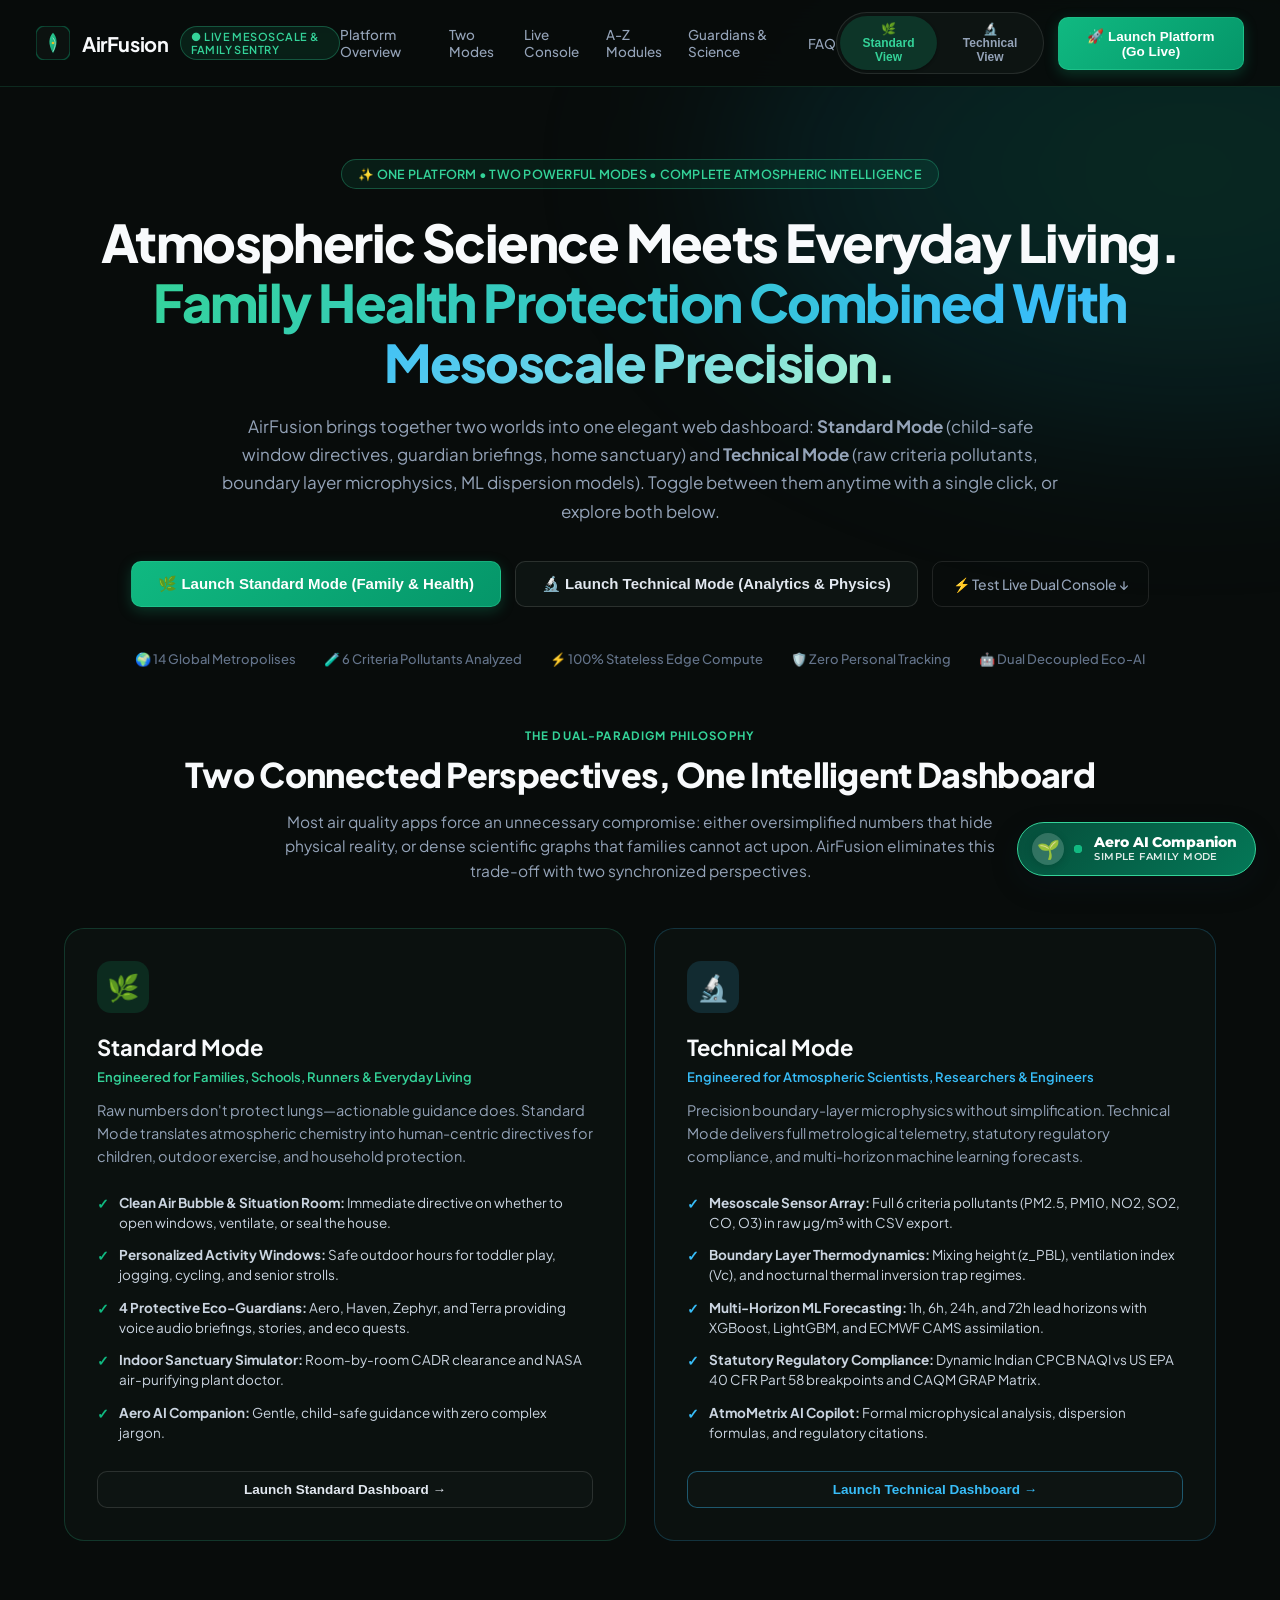
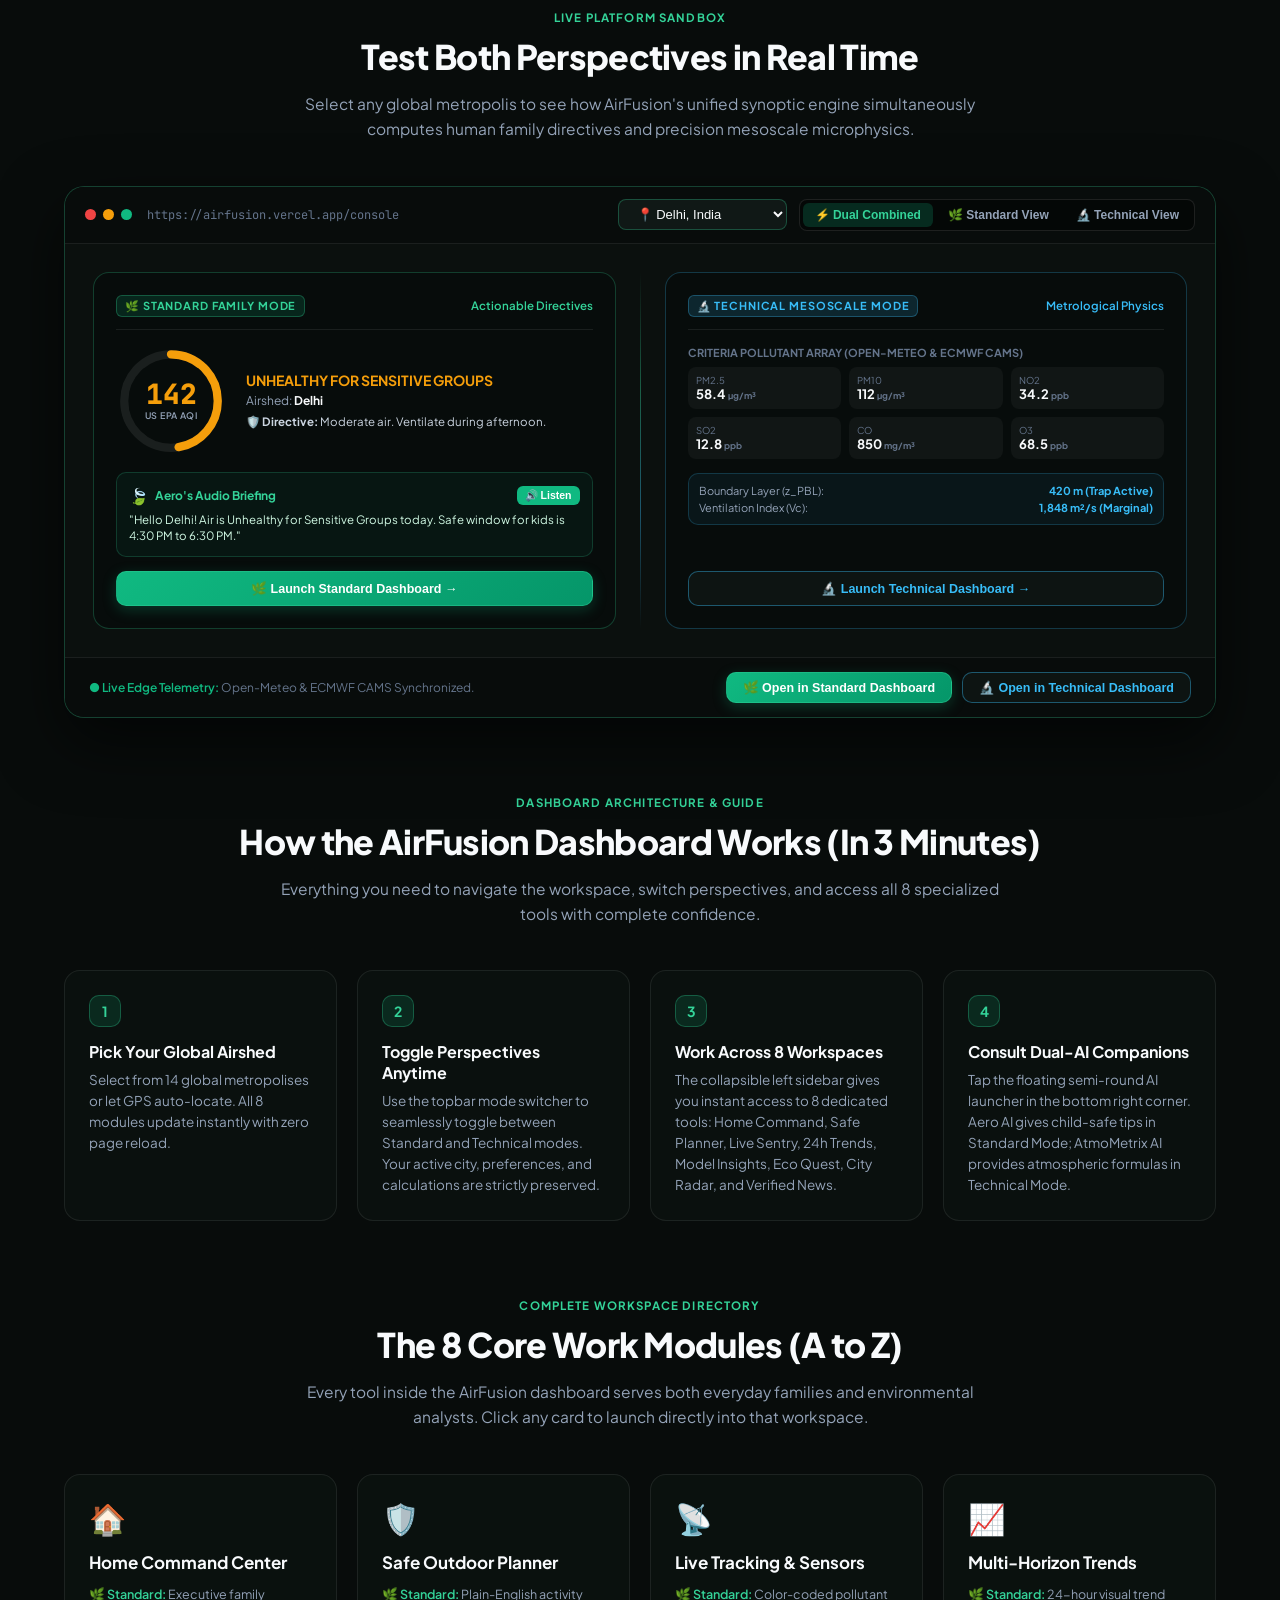
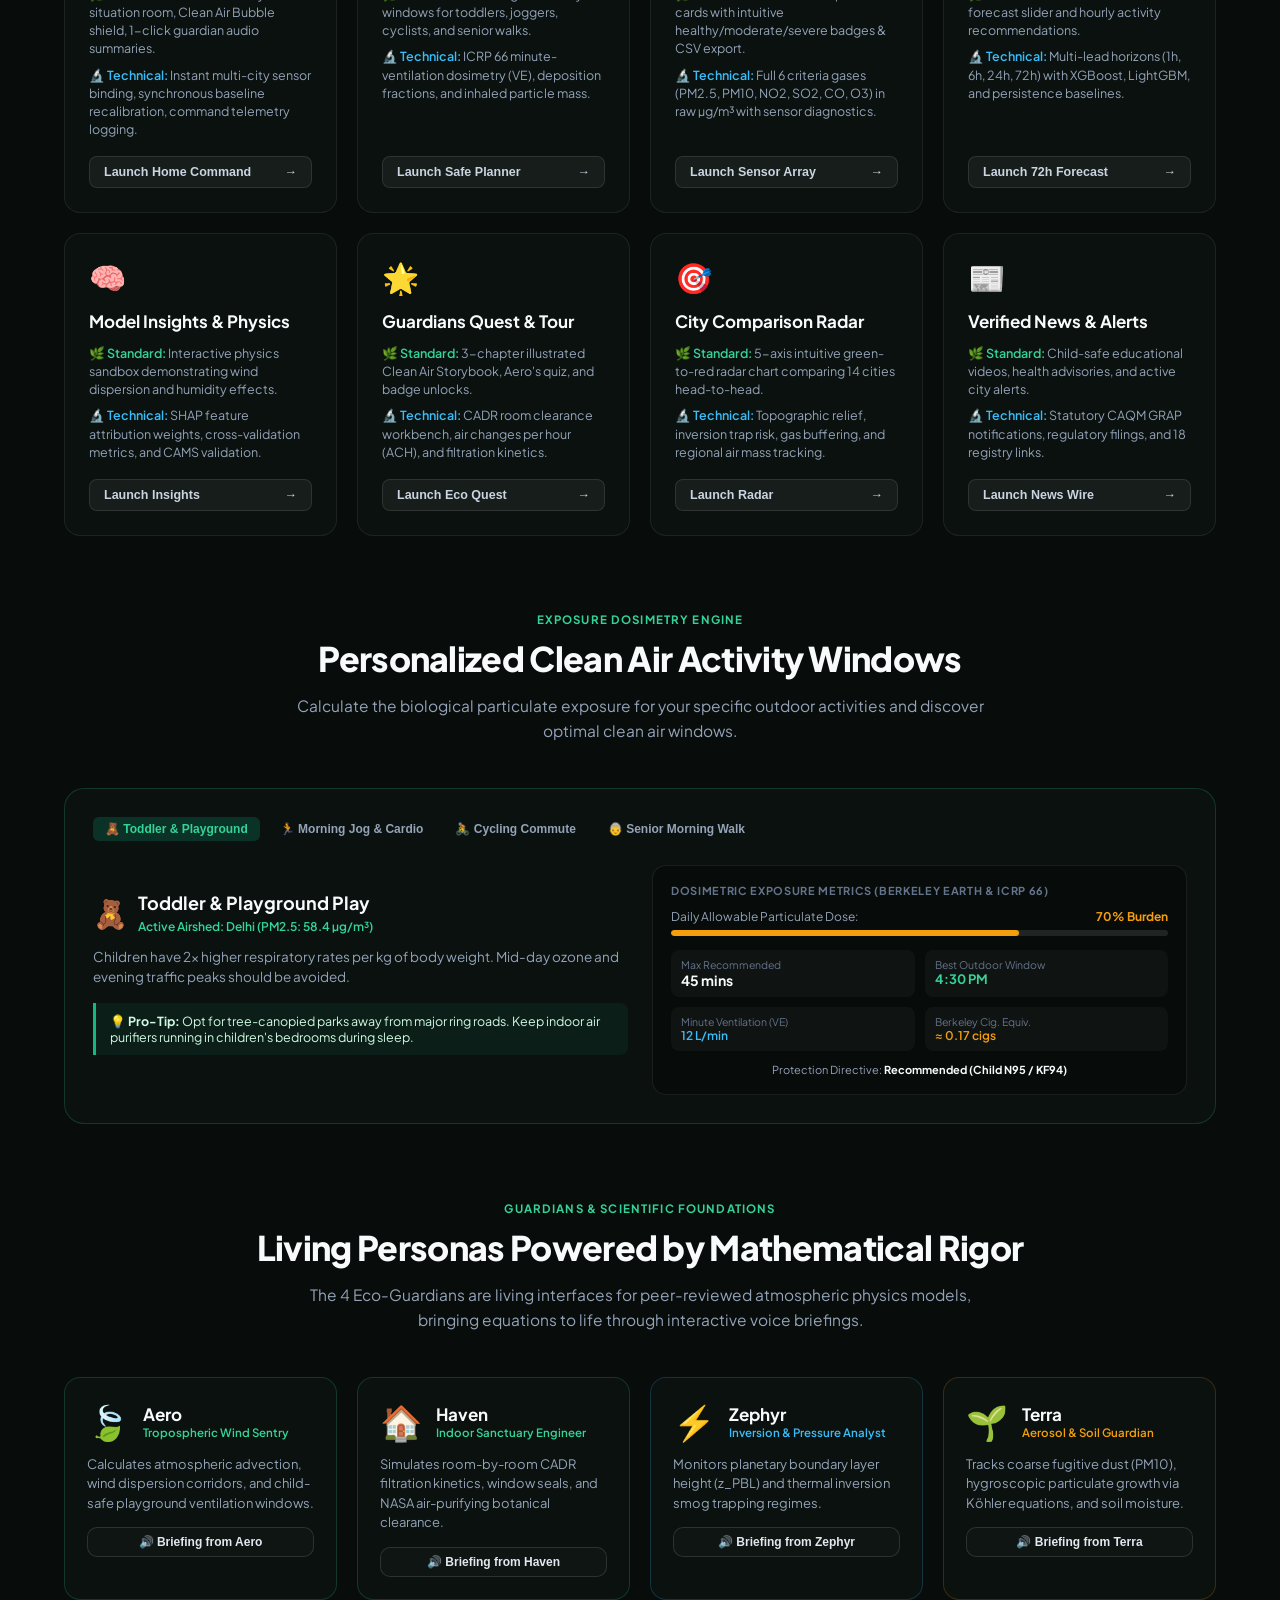
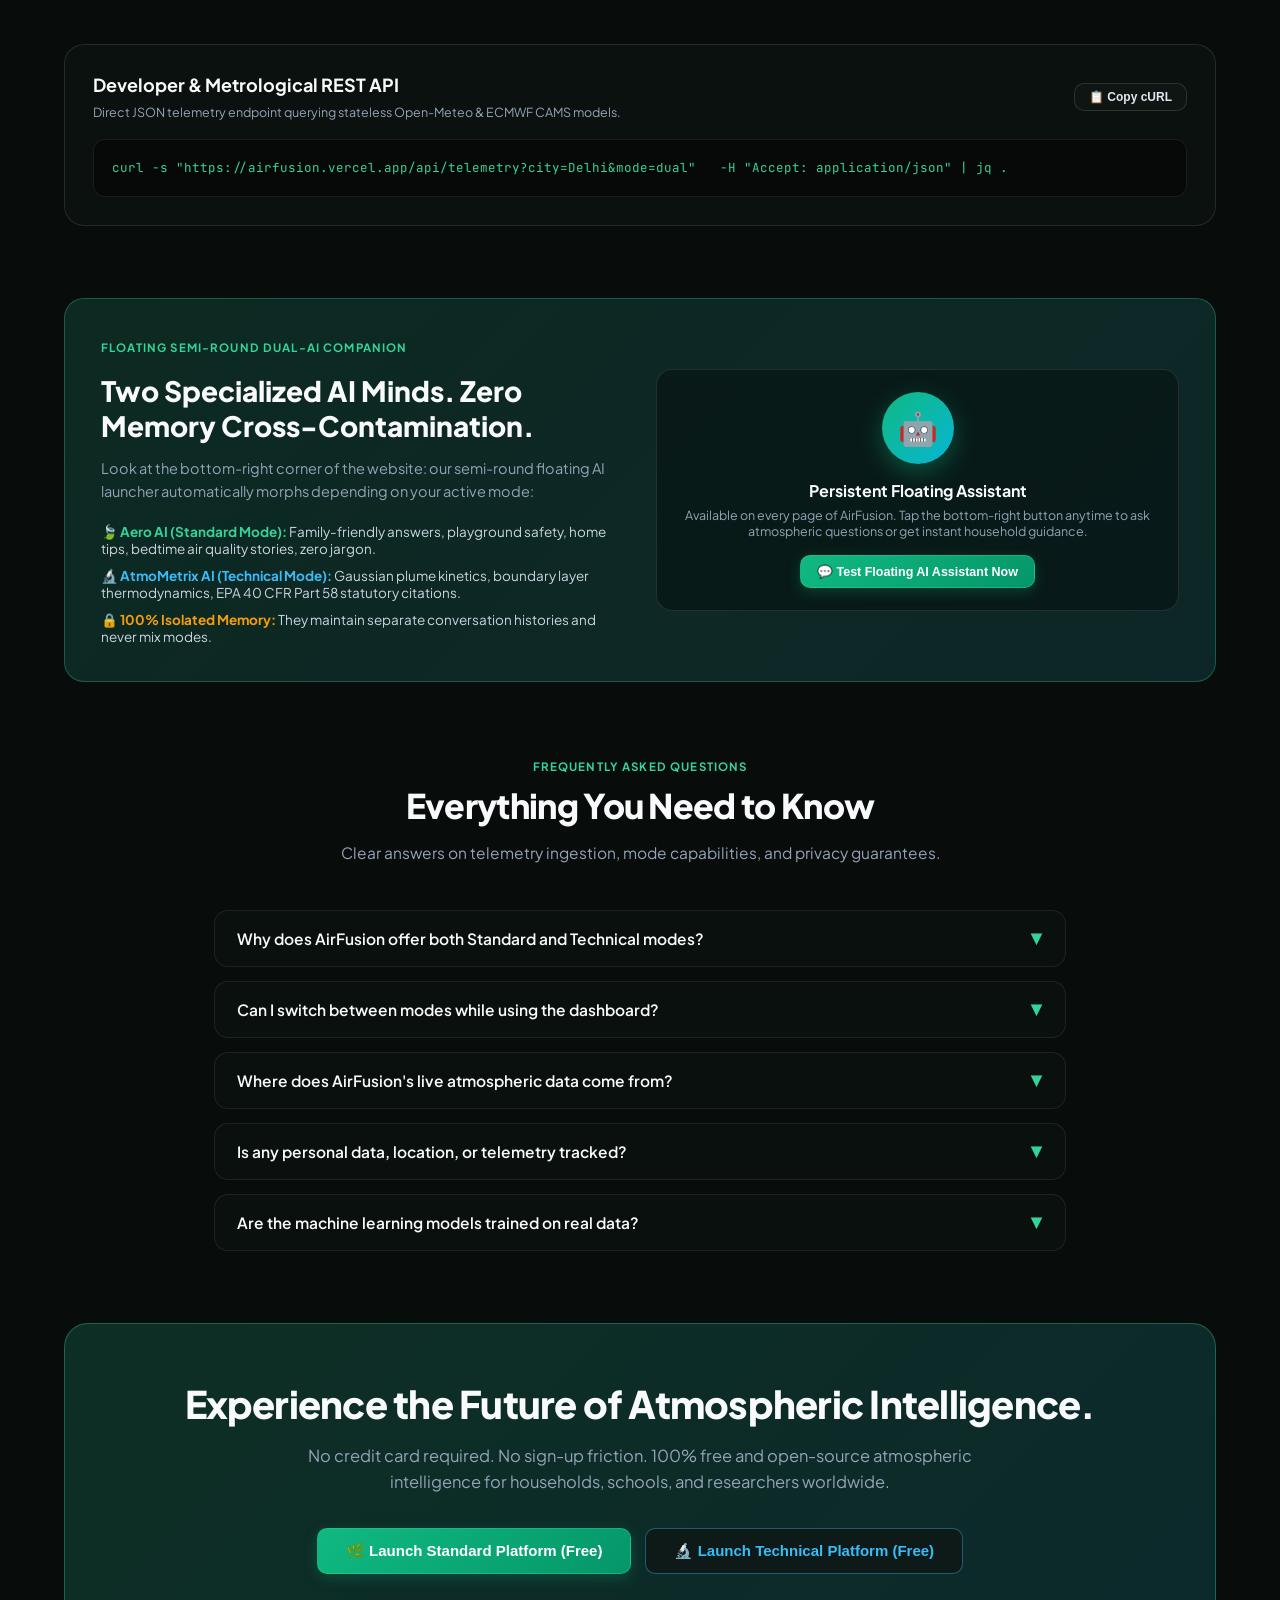
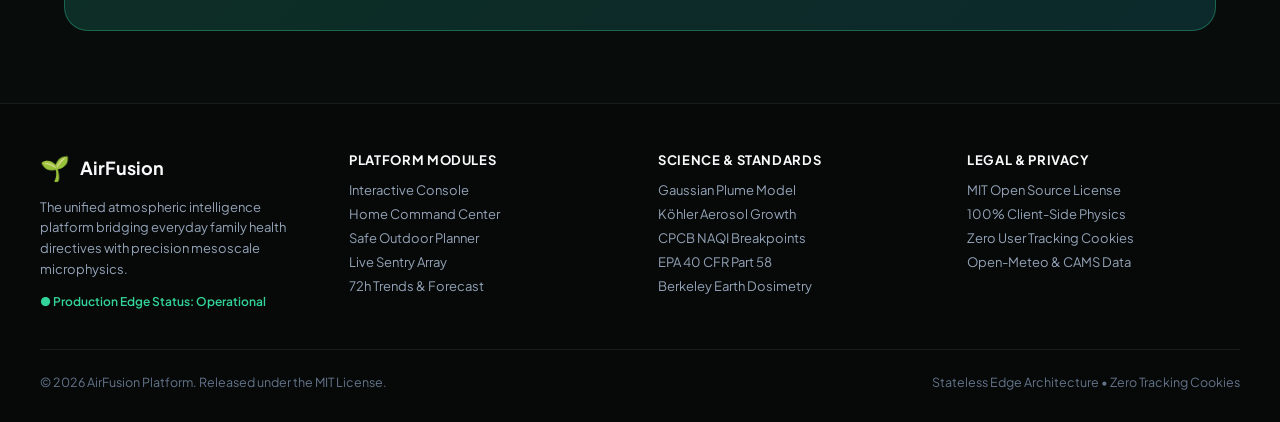
==== commit 5b24d9d4: "feat(landing): combine standard and technical modes into unified saas landing page with synchronized" ====
--- a/public/index.html
+++ b/public/index.html
@@ -5,7 +5,7 @@
   <meta name="viewport" content="width=device-width, initial-scale=1.0">
   <title>AirFusion — Autonomous Environmental Intelligence</title>
   <link rel="icon" type="image/svg+xml" href="data:image/svg+xml;utf8,%3Csvg%20xmlns%3D%22http%3A%2F%2Fwww.w3.org%2F2000%2Fsvg%22%20viewBox%3D%220%200%20100%20100%22%20width%3D%2232%22%20height%3D%2232%22%20fill%3D%22none%22%3E%0A%20%20%3Cdefs%3E%0A%20%20%20%20%3ClinearGradient%20id%3D%22favLeafPlateBg%22%20x1%3D%2210%22%20y1%3D%228%22%20x2%3D%2290%22%20y2%3D%2292%22%20gradientUnits%3D%22userSpaceOnUse%22%3E%0A%20%20%20%20%20%20%3Cstop%20offset%3D%220%25%22%20stop-color%3D%22%231A201E%22%2F%3E%0A%20%20%20%20%20%20%3Cstop%20offset%3D%2250%25%22%20stop-color%3D%22%23131816%22%2F%3E%0A%20%20%20%20%20%20%3Cstop%20offset%3D%22100%25%22%20stop-color%3D%22%230C100F%22%2F%3E%0A%20%20%20%20%3C%2FlinearGradient%3E%0A%20%20%20%20%3ClinearGradient%20id%3D%22favLeafPlateRim%22%20x1%3D%224%22%20y1%3D%224%22%20x2%3D%2296%22%20y2%3D%2296%22%20gradientUnits%3D%22userSpaceOnUse%22%3E%0A%20%20%20%20%20%20%3Cstop%20offset%3D%220%25%22%20stop-color%3D%22%2334D399%22%20stop-opacity%3D%220.8%22%2F%3E%0A%20%20%20%20%20%20%3Cstop%20offset%3D%2250%25%22%20stop-color%3D%22%2310B981%22%20stop-opacity%3D%220.4%22%2F%3E%0A%20%20%20%20%20%20%3Cstop%20offset%3D%22100%25%22%20stop-color%3D%22%23047857%22%20stop-opacity%3D%220.6%22%2F%3E%0A%20%20%20%20%3C%2FlinearGradient%3E%0A%20%20%20%20%3ClinearGradient%20id%3D%22favLeafGrad%22%20x1%3D%2220%22%20y1%3D%2280%22%20x2%3D%2275%22%20y2%3D%2225%22%20gradientUnits%3D%22userSpaceOnUse%22%3E%0A%20%20%20%20%20%20%3Cstop%20offset%3D%220%25%22%20stop-color%3D%22%232E7D32%22%2F%3E%0A%20%20%20%20%20%20%3Cstop%20offset%3D%2240%25%22%20stop-color%3D%22%2343A047%22%2F%3E%0A%20%20%20%20%20%20%3Cstop%20offset%3D%2280%25%22%20stop-color%3D%22%2366BB6A%22%2F%3E%0A%20%20%20%20%20%20%3Cstop%20offset%3D%22100%25%22%20stop-color%3D%22%23A5D6A7%22%2F%3E%0A%20%20%20%20%3C%2FlinearGradient%3E%0A%20%20%3C%2Fdefs%3E%0A%20%20%3Crect%20x%3D%223.5%22%20y%3D%223.5%22%20width%3D%2293%22%20height%3D%2293%22%20rx%3D%2226%22%20fill%3D%22url(%23favLeafPlateBg)%22%20stroke%3D%22url(%23favLeafPlateRim)%22%20stroke-width%3D%222.5%22%2F%3E%0A%20%20%3Cpath%20d%3D%22M%2025%2080%20C%2026%2082%2028.5%2082.5%2030%2081%20C%2032%2078.5%2035%2072%2038.5%2064.5%20C%2041.5%2058%2045%2050.5%2048.5%2042.5%20C%2049.5%2040%2051%2040%2051.5%2041.5%20C%2050.5%2045%2047%2053%2043.5%2060.5%20C%2040%2068%2036%2075.5%2032%2079.5%20C%2029.5%2082%2026%2081.5%2025%2080%20Z%22%20fill%3D%22%234CAF50%22%2F%3E%0A%20%20%3Cpath%20d%3D%22M%2038%2060%20C%2033%2058%2026%2055.5%2022.5%2048.5%20C%2019%2041.5%2019.5%2034.5%2020%2032%20C%2021.5%2034.5%2025.5%2037%2030%2038.5%20C%2035%2040%2038%2046%2038.5%2053%20C%2038.7%2056%2038.5%2058.5%2038%2060%20Z%22%20fill%3D%22url(%23favLeafGrad)%22%2F%3E%0A%20%20%3Cpath%20d%3D%22M%2023%2037%20C%2024.5%2042%2027%2047%2031%2050%22%20stroke%3D%22%23B4F588%22%20stroke-width%3D%222.2%22%20stroke-linecap%3D%22round%22%2F%3E%0A%20%20%3Cpath%20d%3D%22M%2045%2044%20C%2042%2041%2039%2036%2039.5%2030%20C%2040%2025.5%2042.5%2024%2044%2023.5%20C%2045.5%2024.5%2048.5%2028%2050%2033%20C%2051.5%2038%2049%2042%2047%2043.5%20Z%22%20fill%3D%22url(%23favLeafGrad)%22%2F%3E%0A%20%20%3Cpath%20d%3D%22M%2043.5%2026.5%20C%2045.5%2030%2046.5%2034.5%2045.5%2039%22%20stroke%3D%22%23B4F588%22%20stroke-width%3D%222%22%20stroke-linecap%3D%22round%22%2F%3E%0A%20%20%3Cpath%20d%3D%22M%2050.5%2041%20C%2052%2036%2057%2028%2064%2023.5%20C%2069%2020.5%2072%2020.5%2073%2021%20C%2072%2023.5%2069%2029.5%2064%2034.5%20C%2059.5%2039%2054.5%2040.5%2050.5%2041%20Z%22%20fill%3D%22url(%23favLeafGrad)%22%2F%3E%0A%20%20%3Cpath%20d%3D%22M%2060%2025%20C%2065%2023%2068.5%2022.5%2071%2022%22%20stroke%3D%22%23D4FC79%22%20stroke-width%3D%222.2%22%20stroke-linecap%3D%22round%22%2F%3E%0A%20%20%3Cpath%20d%3D%22M%2047%2052.5%20C%2050%2049.5%2057%2046%2065%2045.5%20C%2072%2045%2077%2047%2078.5%2047.5%20C%2076.5%2049.5%2071.5%2054%2064%2056%20C%2057%2058%2050.5%2055.5%2047%2052.5%20Z%22%20fill%3D%22url(%23favLeafGrad)%22%2F%3E%0A%20%20%3Cpath%20d%3D%22M%2056%2048%20C%2064%2047%2071%2047.5%2076%2048%22%20stroke%3D%22%23B4F588%22%20stroke-width%3D%222.2%22%20stroke-linecap%3D%22round%22%2F%3E%0A%20%20%3Cpath%20d%3D%22M%2043%2066%20C%2047%2063%2056%2062%2065%2064%20C%2073%2066%2077.5%2068.5%2079.5%2069%20C%2076.5%2071.5%2070%2076%2062%2076.5%20C%2054%2077%2047%2072%2043%2066%20Z%22%20fill%3D%22url(%23favLeafGrad)%22%2F%3E%0A%20%20%3Cpath%20d%3D%22M%2052%2064%20C%2061%2064%2070%2066.5%2076.5%2069%22%20stroke%3D%22%23B4F588%22%20stroke-width%3D%222.2%22%20stroke-linecap%3D%22round%22%2F%3E%0A%3C%2Fsvg%3E">
-  <link rel="icon" type="image/svg+xml" href="/favicon.svg">
+  <link rel="icon" type="image/svg+xml" href="favicon.svg">
   <link rel="apple-touch-icon" href="assets/images/airfusion_shield_logo.svg">
   <!-- Fonts -->
   <link rel="preconnect" href="https://fonts.googleapis.com">
@@ -3445,23 +3445,17 @@
 
 
     /* ========================================================================= */
-    /* PROFESSIONAL SAAS-LEVEL PRODUCT LANDING PAGE STYLES (OPTIMIZED & ANIMATED) */
+    /* UNIFIED PROFESSIONAL DUAL-MODE SAAS LANDING PAGE STYLES */
     /* ========================================================================= */
     #standaloneLandingPage {
       min-height: 100vh;
-      background: var(--bg-sand);
-      color: var(--text-primary);
+      background: #080C0B;
+      color: #E2E8F0;
       font-family: var(--font-body);
       position: relative;
       z-index: 10;
       overflow-x: hidden;
-      transition: background-color 0.35s cubic-bezier(0.16, 1, 0.3, 1), color 0.35s ease;
       contain: layout style;
-    }
-
-    #standaloneLandingPage.landing-hero-tech-theme {
-      background: #090D0E;
-      color: #E2E8F0;
     }
 
     /* Ambient Tropospheric Aurora Mesh Glow */
@@ -3470,10 +3464,10 @@
       top: -140px;
       left: 50%;
       transform: translateX(-50%);
-      width: 1000px;
-      height: 560px;
-      background: radial-gradient(ellipse at center, rgba(16, 185, 129, 0.16) 0%, rgba(52, 211, 153, 0.08) 45%, transparent 72%);
-      filter: blur(70px);
+      width: 1100px;
+      height: 620px;
+      background: radial-gradient(ellipse at center, rgba(16, 185, 129, 0.18) 0%, rgba(6, 182, 212, 0.12) 45%, transparent 72%);
+      filter: blur(80px);
       pointer-events: none;
       z-index: 0;
       animation: saasAuroraDrift 16s ease-in-out infinite alternate;
@@ -3481,14 +3475,10 @@
       transform: translateZ(0);
     }
 
-    .landing-hero-tech-theme .saas-aurora-bg {
-      background: radial-gradient(ellipse at center, rgba(52, 211, 153, 0.22) 0%, rgba(6, 182, 212, 0.12) 45%, transparent 72%);
-    }
-
     @keyframes saasAuroraDrift {
-      0% { transform: translateX(-50%) translateY(0) scale(1); opacity: 0.75; }
-      50% { transform: translateX(-47%) translateY(30px) scale(1.08); opacity: 1; }
-      100% { transform: translateX(-53%) translateY(-20px) scale(0.96); opacity: 0.8; }
+      0% { transform: translateX(-50%) translateY(0) scale(1); opacity: 0.8; }
+      50% { transform: translateX(-47%) translateY(35px) scale(1.08); opacity: 1; }
+      100% { transform: translateX(-53%) translateY(-25px) scale(0.95); opacity: 0.85; }
     }
 
     /* Sticky SaaS Navbar */
@@ -3496,21 +3486,15 @@
       position: sticky;
       top: 0;
       z-index: 1000;
-      background: rgba(250, 246, 241, 0.94);
-      backdrop-filter: blur(18px);
-      -webkit-backdrop-filter: blur(18px);
-      border-bottom: 1px solid rgba(0, 0, 0, 0.07);
+      background: rgba(8, 12, 11, 0.90);
+      backdrop-filter: blur(20px);
+      -webkit-backdrop-filter: blur(20px);
+      border-bottom: 1px solid rgba(52, 211, 153, 0.15);
       padding: 12px 36px;
       display: flex;
       justify-content: space-between;
       align-items: center;
       transition: all 0.3s ease;
-      will-change: background-color;
-    }
-
-    .landing-hero-tech-theme .saas-nav {
-      background: rgba(9, 13, 14, 0.94);
-      border-bottom: 1px solid rgba(52, 211, 153, 0.22);
     }
 
     .saas-nav-brand {
@@ -3519,61 +3503,43 @@
       gap: 12px;
       cursor: pointer;
       text-decoration: none;
-      transition: transform 0.2s ease;
-    }
-
-    .saas-nav-brand:hover {
-      transform: scale(1.02);
-    }
-
-    .saas-nav-brand-title {
-      font-family: var(--font-heading);
-      font-size: 1.35rem;
-      font-weight: 800;
-      color: var(--text-navy);
+    }
+
+    .saas-nav-title {
+      font-family: var(--font-display);
+      font-size: 20px;
+      font-weight: 700;
+      color: #F8FAFC;
       letter-spacing: -0.02em;
-      line-height: 1.1;
-    }
-
-    .landing-hero-tech-theme .saas-nav-brand-title {
-      color: #FFFFFF;
+    }
+
+    .saas-nav-status {
+      font-size: 11px;
+      padding: 3px 10px;
+      background: rgba(16, 185, 129, 0.12);
+      color: #34D399;
+      border: 1px solid rgba(52, 211, 153, 0.3);
+      border-radius: 999px;
+      font-weight: 600;
+      letter-spacing: 0.04em;
     }
 
     .saas-nav-links {
       display: flex;
+      gap: 22px;
       align-items: center;
-      gap: 24px;
-    }
-
-    @media (max-width: 1024px) {
-      .saas-nav-links {
-        display: none;
-      }
-      .saas-nav {
-        padding: 12px 20px;
-      }
     }
 
     .saas-nav-link {
-      font-size: 0.88rem;
-      font-weight: 600;
-      color: var(--text-secondary);
+      font-size: 13.5px;
+      color: #94A3B8;
       text-decoration: none;
-      transition: color 0.2s ease, transform 0.2s ease;
+      font-weight: 500;
+      transition: color 0.2s ease;
       cursor: pointer;
-      position: relative;
     }
 
     .saas-nav-link:hover {
-      color: #059669;
-      transform: translateY(-1px);
-    }
-
-    .landing-hero-tech-theme .saas-nav-link {
-      color: #94A3B8;
-    }
-
-    .landing-hero-tech-theme .saas-nav-link:hover {
       color: #34D399;
     }
 
@@ -3583,422 +3549,610 @@
       gap: 14px;
     }
 
-    /* Primary SaaS Button with Creative Ambient Glow Pulse */
+    .saas-mode-pill {
+      display: flex;
+      background: rgba(15, 23, 21, 0.85);
+      border: 1px solid rgba(255, 255, 255, 0.1);
+      border-radius: 999px;
+      padding: 3px;
+      gap: 3px;
+    }
+
+    .saas-mode-btn {
+      padding: 6px 14px;
+      border-radius: 999px;
+      border: none;
+      background: transparent;
+      color: #94A3B8;
+      font-size: 12px;
+      font-weight: 600;
+      cursor: pointer;
+      transition: all 0.25s ease;
+      display: flex;
+      align-items: center;
+      gap: 6px;
+    }
+
+    .saas-mode-btn.active {
+      background: rgba(16, 185, 129, 0.2);
+      color: #34D399;
+      box-shadow: 0 1px 3px rgba(0, 0, 0, 0.4);
+    }
+
+    .saas-mode-btn.tech-active {
+      background: rgba(56, 189, 248, 0.2);
+      color: #38BDF8;
+      box-shadow: 0 1px 3px rgba(0, 0, 0, 0.4);
+    }
+
+    /* Buttons */
     .saas-btn-primary {
       background: linear-gradient(135deg, #10B981 0%, #059669 100%);
-      color: #FFFFFF !important;
-      font-family: var(--font-body);
-      font-weight: 700;
-      font-size: 0.90rem;
-      padding: 10px 22px;
-      border-radius: 8px;
-      border: 1px solid rgba(255, 255, 255, 0.25);
+      color: #FFFFFF;
+      border: 1px solid rgba(52, 211, 153, 0.4);
+      padding: 10px 20px;
+      border-radius: 10px;
+      font-size: 13.5px;
+      font-weight: 600;
       cursor: pointer;
       display: inline-flex;
       align-items: center;
       gap: 8px;
-      box-shadow: 0 4px 16px rgba(16, 185, 129, 0.35);
-      transition: all 0.24s cubic-bezier(0.16, 1, 0.3, 1);
-      letter-spacing: 0.01em;
+      box-shadow: 0 4px 14px rgba(16, 185, 129, 0.25);
+      transition: all 0.25s ease;
       text-decoration: none;
-      position: relative;
-      overflow: hidden;
-      will-change: transform, box-shadow;
       animation: saasCtaAmbient 4s ease-in-out infinite;
     }
 
     @keyframes saasCtaAmbient {
-      0%, 100% {
-        box-shadow: 0 4px 16px rgba(16, 185, 129, 0.35);
-      }
-      50% {
-        box-shadow: 0 6px 24px rgba(16, 185, 129, 0.55), 0 0 0 4px rgba(16, 185, 129, 0.12);
-      }
+      0%, 100% { box-shadow: 0 4px 14px rgba(16, 185, 129, 0.25); }
+      50% { box-shadow: 0 4px 22px rgba(16, 185, 129, 0.45); }
     }
 
     .saas-btn-primary:hover {
-      transform: translateY(-2px) scale(1.02);
-      box-shadow: 0 8px 28px rgba(16, 185, 129, 0.6);
-      background: linear-gradient(135deg, #34D399 0%, #059669 100%);
+      transform: translateY(-2px);
+      box-shadow: 0 6px 20px rgba(16, 185, 129, 0.4);
+      filter: brightness(1.08);
     }
 
     .saas-btn-secondary {
-      background: var(--bg-card);
-      border: 1px solid var(--border-warm);
-      color: var(--text-navy);
-      font-family: var(--font-body);
-      font-weight: 700;
-      font-size: 0.90rem;
+      background: rgba(15, 23, 21, 0.8);
+      color: #E2E8F0;
+      border: 1px solid rgba(255, 255, 255, 0.12);
       padding: 10px 20px;
-      border-radius: 8px;
+      border-radius: 10px;
+      font-size: 13.5px;
+      font-weight: 600;
       cursor: pointer;
       display: inline-flex;
       align-items: center;
       gap: 8px;
-      transition: all 0.22s cubic-bezier(0.16, 1, 0.3, 1);
+      transition: all 0.25s ease;
       text-decoration: none;
-      will-change: transform, box-shadow;
     }
 
     .saas-btn-secondary:hover {
-      background: #FFFFFF;
-      border-color: #059669;
-      color: #059669;
+      background: rgba(255, 255, 255, 0.08);
+      border-color: rgba(52, 211, 153, 0.4);
+      color: #34D399;
       transform: translateY(-2px);
-      box-shadow: 0 6px 18px rgba(0, 0, 0, 0.07);
-    }
-
-    .landing-hero-tech-theme .saas-btn-secondary {
-      background: rgba(255, 255, 255, 0.05);
-      border: 1px solid rgba(255, 255, 255, 0.14);
-      color: #F8FAFC;
-    }
-
-    .landing-hero-tech-theme .saas-btn-secondary:hover {
-      background: rgba(255, 255, 255, 0.1);
-      border-color: #34D399;
-      color: #34D399;
-      box-shadow: 0 6px 20px rgba(52, 211, 153, 0.2);
-    }
-
-    /* Container */
-    .saas-container {
-      max-width: 1280px;
-      margin: 0 auto;
-      padding: 36px 24px 80px 24px;
-      display: flex;
-      flex-direction: column;
-      gap: 64px;
-      position: relative;
-      z-index: 1;
-    }
-
-    /* Hero Section with Glassmorphism & Atmospheric Depth */
-    .saas-hero-wrap {
-      position: relative;
-      border-radius: 28px;
-      background: var(--bg-card);
-      border: 1px solid var(--border-warm);
-      padding: 52px 44px;
-      box-shadow: 0 16px 48px rgba(0, 0, 0, 0.04);
-      overflow: hidden;
-      display: grid;
-      grid-template-columns: 1.15fr 1fr;
-      gap: 44px;
-      align-items: center;
-      backdrop-filter: blur(12px);
-      -webkit-backdrop-filter: blur(12px);
-      transition: transform 0.3s ease, box-shadow 0.3s ease;
-    }
-
-    .landing-hero-tech-theme .saas-hero-wrap {
-      background: linear-gradient(135deg, rgba(17, 24, 23, 0.85) 0%, rgba(10, 15, 14, 0.95) 100%);
-      border: 1px solid rgba(52, 211, 153, 0.28);
-      box-shadow: 0 20px 60px rgba(0, 0, 0, 0.55);
-    }
-
-    @media (max-width: 980px) {
-      .saas-hero-wrap {
-        grid-template-columns: 1fr;
-        padding: 36px 22px;
-        gap: 36px;
-      }
-    }
-
-    .saas-pill-badge {
+    }
+
+    .saas-btn-ghost {
+      background: transparent;
+      color: #94A3B8;
+      border: 1px solid rgba(255, 255, 255, 0.1);
+      padding: 10px 18px;
+      border-radius: 10px;
+      font-size: 13.5px;
+      font-weight: 500;
+      cursor: pointer;
       display: inline-flex;
       align-items: center;
       gap: 8px;
-      background: rgba(16, 185, 129, 0.08);
-      border: 1px solid rgba(16, 185, 129, 0.25);
+      transition: all 0.2s ease;
+      text-decoration: none;
+    }
+
+    .saas-btn-ghost:hover {
+      color: #F8FAFC;
+      border-color: rgba(255, 255, 255, 0.25);
+    }
+
+    /* Hero Section */
+    .saas-hero-section {
+      max-width: 1200px;
+      margin: 0 auto;
+      padding: 72px 24px 56px;
+      text-align: center;
+      position: relative;
+      z-index: 2;
+    }
+
+    .saas-badge-pill {
+      display: inline-flex;
+      align-items: center;
+      gap: 8px;
+      padding: 6px 16px;
+      background: rgba(16, 185, 129, 0.1);
+      border: 1px solid rgba(52, 211, 153, 0.3);
       border-radius: 999px;
-      padding: 6px 14px;
-      margin-bottom: 18px;
-      font-family: var(--font-mono);
-      font-size: 0.74rem;
-      font-weight: 700;
-      color: #059669;
-      letter-spacing: 0.04em;
-      transition: all 0.2s ease;
-    }
-
-    .saas-pill-badge:hover {
-      border-color: #10B981;
-      transform: scale(1.02);
-    }
-
-    .landing-hero-tech-theme .saas-pill-badge {
-      background: rgba(52, 211, 153, 0.12);
-      border-color: rgba(52, 211, 153, 0.35);
+      font-size: 12.5px;
+      font-weight: 600;
       color: #34D399;
+      margin-bottom: 24px;
+      letter-spacing: 0.02em;
     }
 
     .saas-hero-title {
-      font-family: var(--font-heading);
-      font-size: 2.95rem;
+      font-family: var(--font-display);
+      font-size: 52px;
       font-weight: 800;
-      line-height: 1.12;
+      line-height: 1.15;
+      color: #F8FAFC;
+      margin-bottom: 20px;
       letter-spacing: -0.03em;
-      color: var(--text-navy);
-      margin-bottom: 20px;
-    }
-
-    .landing-hero-tech-theme .saas-hero-title {
-      color: #FFFFFF;
-      background: linear-gradient(135deg, #FFFFFF 0%, #A7F3D0 100%);
+    }
+
+    .saas-gradient-text {
+      background: linear-gradient(135deg, #34D399 0%, #38BDF8 60%, #A7F3D0 100%);
       -webkit-background-clip: text;
       -webkit-text-fill-color: transparent;
     }
 
-    @media (max-width: 640px) {
-      .saas-hero-title {
-        font-size: 2.15rem;
-      }
-    }
-
-    .saas-hero-desc {
-      font-size: 1.05rem;
-      color: var(--text-secondary);
-      line-height: 1.62;
-      margin-bottom: 30px;
-      max-width: 580px;
-    }
-
-    .landing-hero-tech-theme .saas-hero-desc {
+    .saas-hero-subtitle {
+      max-width: 840px;
+      margin: 0 auto 36px;
+      font-size: 17px;
+      line-height: 1.65;
       color: #94A3B8;
     }
 
     .saas-hero-actions {
       display: flex;
+      justify-content: center;
+      gap: 14px;
       flex-wrap: wrap;
-      gap: 12px;
+      margin-bottom: 44px;
+    }
+
+    .saas-hero-proof {
+      display: flex;
+      justify-content: center;
+      gap: 28px;
+      flex-wrap: wrap;
+      color: #64748B;
+      font-size: 13px;
+    }
+
+    .saas-proof-badge {
+      display: inline-flex;
       align-items: center;
-    }
-
-    /* Console Window Preview Frame with Dynamic Radial Gauge */
-    .saas-console-frame {
-      background: #101716;
-      border: 1px solid rgba(52, 211, 153, 0.28);
-      border-radius: 18px;
-      box-shadow: 0 20px 50px rgba(0, 0, 0, 0.35);
-      overflow: hidden;
+      gap: 6px;
+      font-weight: 500;
+    }
+
+    /* Section Headers */
+    .saas-section-header {
+      text-align: center;
+      margin-bottom: 44px;
+    }
+
+    .saas-section-pill {
+      font-size: 11.5px;
+      text-transform: uppercase;
+      letter-spacing: 0.1em;
+      color: #34D399;
+      font-weight: 700;
+      margin-bottom: 10px;
+      display: inline-block;
+    }
+
+    .saas-section-title {
+      font-family: var(--font-display);
+      font-size: 34px;
+      font-weight: 800;
+      color: #F8FAFC;
+      margin-bottom: 14px;
+      letter-spacing: -0.02em;
+    }
+
+    .saas-section-desc {
+      max-width: 720px;
+      margin: 0 auto;
+      font-size: 15.5px;
+      color: #94A3B8;
+      line-height: 1.6;
+    }
+
+    /* Two Pillars Section */
+    .saas-pillars-grid {
+      display: grid;
+      grid-template-columns: repeat(auto-fit, minmax(360px, 1fr));
+      gap: 28px;
+      margin-bottom: 64px;
+    }
+
+    .saas-pillar-card {
+      background: rgba(13, 20, 18, 0.7);
+      border: 1px solid rgba(52, 211, 153, 0.2);
+      border-radius: 20px;
+      padding: 32px;
       display: flex;
       flex-direction: column;
+      justify-content: space-between;
       position: relative;
-    }
-
-    .saas-console-bar {
-      background: #172220;
-      padding: 12px 18px;
+      overflow: hidden;
+      transition: all 0.3s ease;
+      backdrop-filter: blur(12px);
+    }
+
+    .saas-pillar-card:hover {
+      border-color: rgba(52, 211, 153, 0.45);
+      transform: translateY(-4px);
+      box-shadow: 0 12px 32px rgba(16, 185, 129, 0.12);
+    }
+
+    .saas-pillar-card.tech-pillar {
+      border-color: rgba(56, 189, 248, 0.2);
+    }
+
+    .saas-pillar-card.tech-pillar:hover {
+      border-color: rgba(56, 189, 248, 0.45);
+      box-shadow: 0 12px 32px rgba(56, 189, 248, 0.12);
+    }
+
+    .saas-pillar-icon {
+      width: 52px;
+      height: 52px;
+      border-radius: 14px;
+      background: rgba(16, 185, 129, 0.15);
       display: flex;
       align-items: center;
+      justify-content: center;
+      font-size: 26px;
+      margin-bottom: 20px;
+    }
+
+    .tech-pillar .saas-pillar-icon {
+      background: rgba(56, 189, 248, 0.15);
+    }
+
+    .saas-pillar-title {
+      font-size: 22px;
+      font-weight: 700;
+      color: #F8FAFC;
+      margin-bottom: 8px;
+    }
+
+    .saas-pillar-target {
+      font-size: 13px;
+      color: #34D399;
+      font-weight: 600;
+      margin-bottom: 14px;
+    }
+
+    .tech-pillar .saas-pillar-target {
+      color: #38BDF8;
+    }
+
+    .saas-pillar-desc {
+      font-size: 14.5px;
+      color: #94A3B8;
+      line-height: 1.6;
+      margin-bottom: 24px;
+    }
+
+    .saas-pillar-features {
+      list-style: none;
+      padding: 0;
+      margin: 0 0 28px;
+      display: flex;
+      flex-direction: column;
+      gap: 12px;
+    }
+
+    .saas-pillar-feature-item {
+      display: flex;
+      align-items: flex-start;
+      gap: 10px;
+      font-size: 13.5px;
+      color: #CBD5E1;
+      line-height: 1.5;
+    }
+
+    .saas-pillar-check {
+      color: #10B981;
+      font-weight: 700;
+      margin-top: 1px;
+    }
+
+    .tech-pillar .saas-pillar-check {
+      color: #38BDF8;
+    }
+
+    /* Live Console Sandbox */
+    .saas-console-section {
+      max-width: 1200px;
+      margin: 0 auto 72px;
+      padding: 0 24px;
+    }
+
+    .saas-console-frame {
+      background: rgba(12, 18, 16, 0.85);
+      border: 1px solid rgba(52, 211, 153, 0.25);
+      border-radius: 20px;
+      overflow: hidden;
+      box-shadow: 0 24px 64px rgba(0, 0, 0, 0.6);
+      backdrop-filter: blur(16px);
+    }
+
+    .saas-console-topbar {
+      background: rgba(8, 12, 11, 0.95);
+      border-bottom: 1px solid rgba(255, 255, 255, 0.08);
+      padding: 12px 20px;
+      display: flex;
       justify-content: space-between;
-      border-bottom: 1px solid rgba(255, 255, 255, 0.08);
+      align-items: center;
+      flex-wrap: wrap;
+      gap: 14px;
     }
 
     .saas-console-dots {
       display: flex;
       align-items: center;
-      gap: 6px;
-    }
-
-    .saas-console-dot {
-      width: 10px;
-      height: 10px;
+      gap: 7px;
+    }
+
+    .saas-dot {
+      width: 11px;
+      height: 11px;
       border-radius: 50%;
     }
 
+    .saas-dot-red { background: #EF4444; }
+    .saas-dot-yellow { background: #F59E0B; }
+    .saas-dot-green { background: #10B981; }
+
+    .saas-console-controls {
+      display: flex;
+      align-items: center;
+      gap: 12px;
+      flex-wrap: wrap;
+    }
+
+    .saas-city-select {
+      background: rgba(18, 26, 24, 0.9);
+      color: #F8FAFC;
+      border: 1px solid rgba(52, 211, 153, 0.3);
+      padding: 6px 14px;
+      border-radius: 8px;
+      font-size: 13px;
+      font-weight: 500;
+      outline: none;
+      cursor: pointer;
+    }
+
+    .saas-console-tab-group {
+      display: flex;
+      background: rgba(0, 0, 0, 0.4);
+      border: 1px solid rgba(255, 255, 255, 0.1);
+      border-radius: 8px;
+      padding: 3px;
+      gap: 3px;
+    }
+
+    .saas-console-tab {
+      background: transparent;
+      border: none;
+      color: #94A3B8;
+      padding: 5px 12px;
+      border-radius: 6px;
+      font-size: 12px;
+      font-weight: 600;
+      cursor: pointer;
+      transition: all 0.2s ease;
+    }
+
+    .saas-console-tab.active {
+      background: rgba(16, 185, 129, 0.2);
+      color: #34D399;
+    }
+
+    .saas-console-tab.tech-active {
+      background: rgba(56, 189, 248, 0.2);
+      color: #38BDF8;
+    }
+
     .saas-console-body {
+      padding: 28px;
+    }
+
+    /* Dual Console Split Grid */
+    .saas-console-dual-grid {
+      display: grid;
+      grid-template-columns: 1fr 1px 1fr;
+      gap: 24px;
+      align-items: stretch;
+    }
+
+    @media (max-width: 900px) {
+      .saas-console-dual-grid {
+        grid-template-columns: 1fr;
+      }
+      .saas-console-bridge-divider {
+        display: none;
+      }
+    }
+
+    .saas-console-bridge-divider {
+      background: linear-gradient(180deg, transparent, rgba(52, 211, 153, 0.4), rgba(56, 189, 248, 0.4), transparent);
+      position: relative;
+    }
+
+    .saas-console-pane {
+      background: rgba(0, 0, 0, 0.22);
+      border: 1px solid rgba(255, 255, 255, 0.07);
+      border-radius: 16px;
       padding: 22px;
       display: flex;
       flex-direction: column;
-      gap: 16px;
-      color: #F8FAFC;
-    }
-
-    /* Radial SVG Gauge Component */
-    .saas-radial-gauge-box {
+      justify-content: space-between;
+    }
+
+    .saas-console-pane-header {
       display: flex;
+      justify-content: space-between;
       align-items: center;
-      justify-content: space-between;
-      gap: 18px;
-    }
-
+      margin-bottom: 16px;
+      padding-bottom: 12px;
+      border-bottom: 1px solid rgba(255, 255, 255, 0.08);
+    }
+
+    .saas-pane-tag {
+      font-size: 11px;
+      font-weight: 700;
+      letter-spacing: 0.08em;
+      text-transform: uppercase;
+      padding: 3px 8px;
+      border-radius: 6px;
+    }
+
+    .saas-pane-tag.simple {
+      background: rgba(16, 185, 129, 0.15);
+      color: #34D399;
+      border: 1px solid rgba(52, 211, 153, 0.3);
+    }
+
+    .saas-pane-tag.tech {
+      background: rgba(56, 189, 248, 0.15);
+      color: #38BDF8;
+      border: 1px solid rgba(56, 189, 248, 0.3);
+    }
+
+    /* Radial SVG Gauge */
     .saas-gauge-visual {
       position: relative;
-      width: 82px;
-      height: 82px;
-      flex-shrink: 0;
-    }
-
-    .saas-gauge-center {
-      position: absolute;
-      top: 50%;
-      left: 50%;
-      transform: translate(-50%, -50%);
-      font-family: var(--font-mono);
-      font-size: 1.45rem;
-      font-weight: 800;
-      color: #FFFFFF;
-      text-align: center;
-      line-height: 1;
-    }
-
-    /* Metrics Strip */
-    .saas-metric-grid {
-      display: grid;
-      grid-template-columns: repeat(4, 1fr);
-      gap: 18px;
-    }
-
-    @media (max-width: 900px) {
-      .saas-metric-grid {
-        grid-template-columns: repeat(2, 1fr);
-      }
-    }
-
-    @media (max-width: 520px) {
-      .saas-metric-grid {
-        grid-template-columns: 1fr;
-      }
-    }
-
-    .saas-metric-card {
-      background: var(--bg-card);
-      border: 1px solid var(--border-warm);
-      border-radius: 18px;
-      padding: 24px 20px;
-      display: flex;
-      align-items: flex-start;
-      gap: 16px;
-      transition: all 0.25s cubic-bezier(0.16, 1, 0.3, 1);
-      will-change: transform, box-shadow;
-      contain: layout style;
-    }
-
-    .landing-hero-tech-theme .saas-metric-card {
-      background: rgba(255, 255, 255, 0.03);
-      border-color: rgba(255, 255, 255, 0.08);
-    }
-
-    .saas-metric-card:hover {
-      transform: translateY(-3px);
-      box-shadow: 0 10px 25px rgba(0, 0, 0, 0.06);
-      border-color: rgba(16, 185, 129, 0.35);
-    }
-
-    .saas-metric-icon {
-      width: 44px;
-      height: 44px;
-      border-radius: 12px;
-      background: rgba(16, 185, 129, 0.1);
       display: flex;
       align-items: center;
       justify-content: center;
-      font-size: 1.35rem;
-      flex-shrink: 0;
-      transition: transform 0.25s ease;
-    }
-
-    .saas-metric-card:hover .saas-metric-icon {
-      transform: scale(1.1) rotate(4deg);
-    }
-
-    .saas-metric-num {
-      font-family: var(--font-heading);
-      font-size: 1.45rem;
+    }
+
+    .saas-gauge-circle {
+      transform: rotate(-90deg);
+      transform-origin: 50% 50%;
+    }
+
+    .saas-gauge-bg {
+      fill: none;
+      stroke: rgba(255, 255, 255, 0.08);
+      stroke-width: 6;
+    }
+
+    .saas-gauge-meter {
+      fill: none;
+      stroke-width: 6;
+      stroke-linecap: round;
+      stroke-dasharray: 213.6;
+      transition: stroke-dashoffset 0.8s cubic-bezier(0.16, 1, 0.3, 1), stroke 0.5s ease;
+    }
+
+    .saas-gauge-readout {
+      position: absolute;
+      display: flex;
+      flex-direction: column;
+      align-items: center;
+      justify-content: center;
+    }
+
+    .saas-gauge-num {
+      font-family: var(--font-mono);
       font-weight: 800;
-      color: var(--text-navy);
-      line-height: 1.1;
-      margin-bottom: 4px;
-    }
-
-    .landing-hero-tech-theme .saas-metric-num {
-      color: #FFFFFF;
-    }
-
-    .saas-metric-label {
-      font-size: 0.82rem;
-      color: var(--text-secondary);
-      line-height: 1.45;
-    }
-
-    .landing-hero-tech-theme .saas-metric-label {
+      line-height: 1;
+    }
+
+    .saas-gauge-sub {
       color: #94A3B8;
-    }
-
-    /* Section Headers */
-    .saas-section-header {
-      text-align: center;
-      max-width: 760px;
-      margin: 0 auto;
-    }
-
-    .saas-section-title {
-      font-family: var(--font-heading);
-      font-size: 2.25rem;
-      font-weight: 800;
-      color: var(--text-navy);
-      letter-spacing: -0.02em;
+      font-weight: 600;
+      text-transform: uppercase;
+      letter-spacing: 0.05em;
+      margin-top: 2px;
+    }
+
+    /* Dashboard Guide Walkthrough */
+    .saas-guide-grid {
+      display: grid;
+      grid-template-columns: repeat(auto-fit, minmax(250px, 1fr));
+      gap: 20px;
+      margin-bottom: 72px;
+    }
+
+    .saas-guide-card {
+      background: rgba(13, 20, 18, 0.6);
+      border: 1px solid rgba(255, 255, 255, 0.08);
+      border-radius: 16px;
+      padding: 24px;
+      position: relative;
+      transition: all 0.3s ease;
+    }
+
+    .saas-guide-card:hover {
+      border-color: rgba(52, 211, 153, 0.35);
+      transform: translateY(-3px);
+    }
+
+    .saas-guide-step-num {
+      width: 32px;
+      height: 32px;
+      border-radius: 10px;
+      background: rgba(16, 185, 129, 0.15);
+      color: #34D399;
+      display: flex;
+      align-items: center;
+      justify-content: center;
+      font-weight: 700;
+      font-size: 14px;
       margin-bottom: 14px;
-      line-height: 1.2;
-    }
-
-    .landing-hero-tech-theme .saas-section-title {
-      color: #FFFFFF;
-    }
-
-    .saas-section-sub {
-      font-size: 1.02rem;
-      color: var(--text-secondary);
-      line-height: 1.6;
-    }
-
-    .landing-hero-tech-theme .saas-section-sub {
+      border: 1px solid rgba(52, 211, 153, 0.3);
+    }
+
+    .saas-guide-title {
+      font-size: 16px;
+      font-weight: 700;
+      color: #F8FAFC;
+      margin-bottom: 8px;
+    }
+
+    .saas-guide-desc {
+      font-size: 13.5px;
       color: #94A3B8;
-    }
-
-    /* Bento Grid for 8 Work Modules with Creative Shimmer & Lift */
+      line-height: 1.55;
+    }
+
+    /* Bento Grid (8 Modules) */
     .saas-bento-grid {
       display: grid;
-      grid-template-columns: repeat(4, 1fr);
-      gap: 22px;
-    }
-
-    @media (max-width: 1100px) {
-      .saas-bento-grid {
-        grid-template-columns: repeat(2, 1fr);
-      }
-    }
-
-    @media (max-width: 600px) {
-      .saas-bento-grid {
-        grid-template-columns: 1fr;
-      }
+      grid-template-columns: repeat(auto-fill, minmax(270px, 1fr));
+      gap: 20px;
+      margin-bottom: 72px;
+      contain: layout style;
     }
 
     .saas-bento-card {
-      background: var(--bg-card);
-      border: 1px solid var(--border-warm);
-      border-radius: 20px;
-      padding: 26px;
+      background: rgba(13, 20, 18, 0.65);
+      border: 1px solid rgba(255, 255, 255, 0.08);
+      border-radius: 16px;
+      padding: 24px;
       display: flex;
       flex-direction: column;
       justify-content: space-between;
-      transition: all 0.28s cubic-bezier(0.16, 1, 0.3, 1);
       cursor: pointer;
       position: relative;
       overflow: hidden;
-      will-change: transform, box-shadow;
-      contain: layout style;
-    }
-
-    .landing-hero-tech-theme .saas-bento-card {
-      background: rgba(255, 255, 255, 0.03);
-      border-color: rgba(255, 255, 255, 0.08);
-    }
-
-    /* Shimmer Sweep Animation on Hover */
+      transition: all 0.25s ease;
+      transform: translateZ(0);
+    }
+
     .saas-bento-card::before {
       content: '';
       position: absolute;
@@ -4006,8 +4160,8 @@
       left: -100%;
       width: 100%;
       height: 100%;
-      background: linear-gradient(90deg, transparent, rgba(255, 255, 255, 0.07), transparent);
-      transition: left 0.65s ease;
+      background: linear-gradient(90deg, transparent, rgba(52, 211, 153, 0.08), transparent);
+      transition: left 0.5s ease;
       pointer-events: none;
     }
 
@@ -4016,226 +4170,99 @@
     }
 
     .saas-bento-card:hover {
-      transform: translateY(-6px);
-      box-shadow: 0 16px 36px rgba(0, 0, 0, 0.09);
-      border-color: rgba(16, 185, 129, 0.45);
-    }
-
-    .landing-hero-tech-theme .saas-bento-card:hover {
-      box-shadow: 0 16px 36px rgba(0, 0, 0, 0.6);
-      border-color: rgba(52, 211, 153, 0.45);
+      border-color: rgba(52, 211, 153, 0.35);
+      transform: translateY(-5px);
+      box-shadow: 0 12px 28px rgba(0, 0, 0, 0.4);
+    }
+
+    .saas-bento-icon {
+      font-size: 30px;
+      margin-bottom: 14px;
+    }
+
+    .saas-bento-title {
+      font-size: 17px;
+      font-weight: 700;
+      color: #F8FAFC;
+      margin-bottom: 12px;
+    }
+
+    .saas-bento-dual-desc {
+      display: flex;
+      flex-direction: column;
+      gap: 8px;
+      font-size: 12.5px;
+      line-height: 1.45;
+      color: #94A3B8;
+      margin-bottom: 18px;
+    }
+
+    .saas-bento-simple-badge {
+      color: #34D399;
+      font-weight: 600;
+    }
+
+    .saas-bento-tech-badge {
+      color: #38BDF8;
+      font-weight: 600;
+    }
+
+    .saas-bento-btn {
       background: rgba(255, 255, 255, 0.05);
-    }
-
-    .saas-bento-icon-box {
-      width: 50px;
-      height: 50px;
-      border-radius: 14px;
-      background: rgba(16, 185, 129, 0.1);
+      border: 1px solid rgba(255, 255, 255, 0.1);
+      color: #CBD5E1;
+      padding: 8px 14px;
+      border-radius: 8px;
+      font-size: 12.5px;
+      font-weight: 600;
       display: flex;
       align-items: center;
-      justify-content: center;
-      font-size: 1.55rem;
-      margin-bottom: 16px;
-      transition: transform 0.25s ease;
-    }
-
-    .saas-bento-card:hover .saas-bento-icon-box {
-      transform: scale(1.12) rotate(4deg);
-    }
-
-    .saas-bento-title {
-      font-family: var(--font-heading);
-      font-size: 1.2rem;
-      font-weight: 800;
-      color: var(--text-navy);
-      margin-bottom: 8px;
-      line-height: 1.25;
-    }
-
-    .landing-hero-tech-theme .saas-bento-title {
-      color: #FFFFFF;
-    }
-
-    .saas-bento-text {
-      font-size: 0.86rem;
-      color: var(--text-secondary);
-      line-height: 1.52;
-      margin-bottom: 20px;
-      flex-grow: 1;
-    }
-
-    .landing-hero-tech-theme .saas-bento-text {
-      color: #94A3B8;
-    }
-
-    .saas-bento-cta {
-      display: inline-flex;
-      align-items: center;
-      gap: 6px;
-      font-family: var(--font-body);
-      font-size: 0.85rem;
-      font-weight: 700;
-      color: #059669;
-      text-decoration: none;
-      transition: gap 0.22s ease, transform 0.22s ease;
-    }
-
-    .landing-hero-tech-theme .saas-bento-cta {
+      justify-content: space-between;
+      transition: all 0.2s ease;
+    }
+
+    .saas-bento-card:hover .saas-bento-btn {
+      background: rgba(16, 185, 129, 0.15);
       color: #34D399;
-    }
-
-    .saas-bento-card:hover .saas-bento-cta {
-      gap: 10px;
-      transform: translateX(2px);
-    }
-
-    /* Guardians Grid with Avatar Breathing Animation */
-    .saas-guardian-grid {
-      display: grid;
-      grid-template-columns: repeat(4, 1fr);
-      gap: 22px;
-    }
-
-    @media (max-width: 1024px) {
-      .saas-guardian-grid {
-        grid-template-columns: repeat(2, 1fr);
-      }
-    }
-
-    @media (max-width: 580px) {
-      .saas-guardian-grid {
-        grid-template-columns: 1fr;
-      }
-    }
-
-    .saas-guardian-card {
-      background: var(--bg-card);
-      border: 1px solid var(--border-warm);
-      border-radius: 20px;
-      padding: 26px 20px;
-      display: flex;
-      flex-direction: column;
-      align-items: center;
-      text-align: center;
-      transition: all 0.28s cubic-bezier(0.16, 1, 0.3, 1);
-      position: relative;
-    }
-
-    .landing-hero-tech-theme .saas-guardian-card {
-      background: rgba(255, 255, 255, 0.03);
-      border-color: rgba(255, 255, 255, 0.08);
-    }
-
-    .saas-guardian-card:hover {
-      transform: translateY(-5px);
-      box-shadow: 0 14px 32px rgba(0, 0, 0, 0.08);
-      border-color: rgba(16, 185, 129, 0.35);
-    }
-
+      border-color: rgba(52, 211, 153, 0.3);
+    }
+
+    /* Guardians Avatars */
     .saas-guardian-avatar {
-      width: 74px;
-      height: 74px;
+      animation: saasAvatarBreathe 4s ease-in-out infinite;
+      will-change: transform;
+      transform: translateZ(0);
       border-radius: 50%;
-      background: linear-gradient(135deg, rgba(16, 185, 129, 0.16) 0%, rgba(5, 150, 105, 0.26) 100%);
-      display: flex;
-      align-items: center;
-      justify-content: center;
-      font-size: 2.25rem;
+    }
+
+    @keyframes saasAvatarBreathe {
+      0%, 100% { transform: scale(1); filter: drop-shadow(0 4px 10px rgba(16, 185, 129, 0.25)); }
+      50% { transform: scale(1.05); filter: drop-shadow(0 6px 16px rgba(16, 185, 129, 0.45)); }
+    }
+
+    /* FAQ */
+    .saas-faq-item {
+      background: rgba(13, 20, 18, 0.6);
+      border: 1px solid rgba(255, 255, 255, 0.08);
+      border-radius: 14px;
       margin-bottom: 14px;
-      box-shadow: 0 4px 14px rgba(0, 0, 0, 0.06);
-      animation: saasAvatarBreathe 4.5s ease-in-out infinite;
-      will-change: transform, box-shadow;
-      transform: translateZ(0);
-    }
-
-    @keyframes saasAvatarBreathe {
-      0%, 100% {
-        transform: translateY(0) scale(1);
-        box-shadow: 0 4px 14px rgba(0, 0, 0, 0.06);
-      }
-      50% {
-        transform: translateY(-4px) scale(1.05);
-        box-shadow: 0 8px 24px rgba(16, 185, 129, 0.25);
-      }
-    }
-
-    .saas-guardian-grid > div:nth-child(1) .saas-guardian-avatar { animation-delay: 0s; }
-    .saas-guardian-grid > div:nth-child(2) .saas-guardian-avatar { animation-delay: 1.1s; }
-    .saas-guardian-grid > div:nth-child(3) .saas-guardian-avatar { animation-delay: 2.2s; }
-    .saas-guardian-grid > div:nth-child(4) .saas-guardian-avatar { animation-delay: 3.3s; }
-
-    /* Science & Architecture 4-Grid */
-    .saas-science-grid {
-      display: grid;
-      grid-template-columns: repeat(2, 1fr);
-      gap: 24px;
-    }
-
-    @media (max-width: 820px) {
-      .saas-science-grid {
-        grid-template-columns: 1fr;
-      }
-    }
-
-    .saas-science-card {
-      background: var(--bg-card);
-      border: 1px solid var(--border-warm);
-      border-radius: 20px;
-      padding: 30px;
-      display: flex;
-      flex-direction: column;
-      gap: 14px;
-      transition: all 0.25s ease;
-    }
-
-    .saas-science-card:hover {
-      border-color: rgba(16, 185, 129, 0.35);
-      transform: translateY(-2px);
-    }
-
-    .landing-hero-tech-theme .saas-science-card {
-      background: rgba(255, 255, 255, 0.03);
-      border-color: rgba(255, 255, 255, 0.08);
-    }
-
-    /* FAQ Accordion with Rotating Chevron */
-    .saas-faq-list {
-      display: flex;
-      flex-direction: column;
-      gap: 14px;
-      max-width: 860px;
-      margin: 0 auto;
-      width: 100%;
-    }
-
-    .saas-faq-item {
-      background: var(--bg-card);
-      border: 1px solid var(--border-warm);
-      border-radius: 16px;
       overflow: hidden;
-      transition: all 0.25s cubic-bezier(0.16, 1, 0.3, 1);
-    }
-
-    .landing-hero-tech-theme .saas-faq-item {
-      background: rgba(255, 255, 255, 0.03);
-      border-color: rgba(255, 255, 255, 0.08);
+      transition: border-color 0.2s ease;
     }
 
     .saas-faq-item:hover {
-      border-color: rgba(16, 185, 129, 0.35);
+      border-color: rgba(52, 211, 153, 0.3);
     }
 
     .saas-faq-summary {
-      padding: 20px 24px;
-      font-weight: 700;
-      font-size: 1.04rem;
+      padding: 18px 22px;
+      font-size: 15.5px;
+      font-weight: 600;
+      color: #F8FAFC;
       cursor: pointer;
       display: flex;
       justify-content: space-between;
       align-items: center;
-      color: var(--text-navy);
-      user-select: none;
       list-style: none;
     }
 
@@ -4243,107 +4270,48 @@
       display: none;
     }
 
-    .landing-hero-tech-theme .saas-faq-summary {
-      color: #FFFFFF;
-    }
-
     .saas-faq-chevron {
-      display: inline-block;
-      transition: transform 0.3s cubic-bezier(0.16, 1, 0.3, 1);
-      font-size: 0.95rem;
-      color: var(--text-muted);
-    }
-
-    .saas-faq-item[open] .saas-faq-chevron {
+      color: #34D399;
+      font-weight: bold;
+      transition: transform 0.25s ease;
+    }
+
+    details[open] .saas-faq-chevron {
       transform: rotate(180deg);
-      color: #10B981;
-    }
-
-    .saas-faq-content {
-      padding: 0 24px 22px 24px;
-      font-size: 0.94rem;
-      line-height: 1.65;
-      color: var(--text-secondary);
-      border-top: 1px solid rgba(0, 0, 0, 0.04);
-      padding-top: 14px;
-    }
-
-    .landing-hero-tech-theme .saas-faq-content {
+    }
+
+    .saas-faq-answer {
+      padding: 0 22px 18px;
+      font-size: 14px;
+      line-height: 1.6;
       color: #94A3B8;
-      border-top-color: rgba(255, 255, 255, 0.05);
-    }
-
-    /* SaaS Final CTA Banner with Dynamic Glow */
+    }
+
+    /* Final CTA */
     .saas-cta-banner {
-      background: linear-gradient(135deg, #131A18 0%, #080D0C 100%);
-      border: 1px solid rgba(52, 211, 153, 0.38);
-      border-radius: 28px;
-      padding: 60px 44px;
+      background: linear-gradient(135deg, rgba(16, 185, 129, 0.15) 0%, rgba(6, 182, 212, 0.12) 100%), #0D1614;
+      border: 1px solid rgba(52, 211, 153, 0.35);
+      border-radius: 24px;
+      padding: 56px 36px;
       text-align: center;
-      box-shadow: 0 24px 60px rgba(0, 0, 0, 0.3);
+      margin-bottom: 72px;
       position: relative;
       overflow: hidden;
     }
 
-    /* SaaS Footer */
+    /* Footer */
     .saas-footer {
-      border-top: 1px solid var(--border-warm);
-      padding: 52px 36px 40px 36px;
-      display: flex;
-      flex-direction: column;
-      gap: 36px;
-      max-width: 1280px;
-      margin: 0 auto;
-      width: 100%;
-    }
-
-    .landing-hero-tech-theme .saas-footer {
-      border-top-color: rgba(255, 255, 255, 0.08);
-    }
-
-    .saas-footer-cols {
-      display: grid;
-      grid-template-columns: 1.8fr 1fr 1fr 1fr;
-      gap: 36px;
-    }
-
-    @media (max-width: 860px) {
-      .saas-footer-cols {
-        grid-template-columns: 1fr 1fr;
-      }
-    }
-
-    @media (max-width: 520px) {
-      .saas-footer-cols {
-        grid-template-columns: 1fr;
-      }
-    }
-
-    /* Exit to Landing button inside the work page */
-    .exit-to-landing-btn {
-      background: rgba(5, 150, 105, 0.08);
-      border: 1px solid rgba(5, 150, 105, 0.25);
-      color: #059669;
-      font-family: var(--font-body);
-      font-weight: 700;
-      font-size: 0.82rem;
-      padding: 6px 14px;
-      border-radius: 6px;
-      cursor: pointer;
-      display: inline-flex;
-      align-items: center;
-      gap: 6px;
-      transition: all 0.2s ease;
-      margin-left: 10px;
-    }
-
-    .exit-to-landing-btn:hover {
-      background: #059669;
-      color: #FFFFFF;
-      box-shadow: 0 2px 8px rgba(5, 150, 105, 0.3);
-    }
-
-  </style>
+      border-top: 1px solid rgba(255, 255, 255, 0.08);
+      padding: 48px 36px 32px;
+      background: #060908;
+    }
+
+    @media (max-width: 768px) {
+      .saas-hero-title { font-size: 34px; }
+      .saas-nav-links { display: none; }
+      .saas-nav { padding: 12px 18px; }
+    }
+</style>
   <script src="js/photo-aqi.js" defer></script>
 </head>
 <body>
@@ -4352,759 +4320,896 @@
   <!-- 1. STANDALONE PRODUCT LANDING PAGE (SEPARATE FULL-PAGE PRODUCT WORKSPACE) -->
   <!-- ========================================================================= -->
       <div id="standaloneLandingPage" style="display: block;">
+    <div class="saas-aurora-bg"></div>
+
     <!-- Sticky SaaS Product Navbar -->
     <nav class="saas-nav">
       <div class="saas-nav-brand" onclick="window.scrollTo({top:0, behavior:'smooth'})">
         <span style="width: 34px; height: 34px; display: inline-flex; align-items: center; justify-content: center;">
           <svg xmlns="http://www.w3.org/2000/svg" viewBox="0 0 100 100" width="34" height="34" fill="none">
             <defs>
-              <linearGradient id="saasLeafBg" x1="10" y1="8" x2="90" y2="92" gradientUnits="userSpaceOnUse">
-                <stop offset="0%" stop-color="#1A201E"/>
-                <stop offset="50%" stop-color="#131816"/>
-                <stop offset="100%" stop-color="#0C100F"/>
-              </linearGradient>
-              <linearGradient id="saasLeafRim" x1="4" y1="4" x2="96" y2="96" gradientUnits="userSpaceOnUse">
-                <stop offset="0%" stop-color="#34D399" stop-opacity="0.8"/>
-                <stop offset="50%" stop-color="#10B981" stop-opacity="0.4"/>
-                <stop offset="100%" stop-color="#047857" stop-opacity="0.6"/>
-              </linearGradient>
-              <linearGradient id="saasLeafGrad" x1="20" y1="80" x2="75" y2="25" gradientUnits="userSpaceOnUse">
-                <stop offset="0%" stop-color="#2E7D32"/>
-                <stop offset="40%" stop-color="#43A047"/>
-                <stop offset="80%" stop-color="#66BB6A"/>
-                <stop offset="100%" stop-color="#A5D6A7"/>
+              <linearGradient id="saasLeafGrad" x1="0%" y1="0%" x2="100%" y2="100%">
+                <stop offset="0%" stop-color="#34D399" />
+                <stop offset="100%" stop-color="#059669" />
               </linearGradient>
             </defs>
-            <rect x="3.5" y="3.5" width="93" height="93" rx="26" fill="url(#saasLeafBg)" stroke="url(#saasLeafRim)" stroke-width="2.5"/>
-            <path d="M 25 80 C 26 82 28.5 82.5 30 81 C 32 78.5 35 72 38.5 64.5 C 41.5 58 45 50.5 48.5 42.5 C 49.5 40 51 40 51.5 41.5 C 50.5 45 47 53 43.5 60.5 C 40 68 36 75.5 32 79.5 C 29.5 82 26 81.5 25 80 Z" fill="#4CAF50"/>
-            <path d="M 38 60 C 33 58 26 55.5 22.5 48.5 C 19 41.5 19.5 34.5 20 32 C 21.5 34.5 25.5 37 30 38.5 C 35 40 38 46 38.5 53 C 38.7 56 38.5 58.5 38 60 Z" fill="url(#saasLeafGrad)"/>
-            <path d="M 23 37 C 24.5 42 27 47 31 50" stroke="#B4F588" stroke-width="2.2" stroke-linecap="round"/>
-            <path d="M 45 44 C 42 41 39 36 39.5 30 C 40 25.5 42.5 24 44 23.5 C 45.5 24.5 48.5 28 50 33 C 51.5 38 49 42 47 43.5 Z" fill="url(#saasLeafGrad)"/>
-            <path d="M 43.5 26.5 C 45.5 30 46.5 34.5 45.5 39" stroke="#B4F588" stroke-width="2.2" stroke-linecap="round"/>
-            <path d="M 50.5 41 C 52 36 57 28 64 23.5 C 69 20.5 72 20.5 73 21 C 72 23.5 69 29.5 64 34.5 C 59.5 39 54.5 40.5 50.5 41 Z" fill="url(#saasLeafGrad)"/>
-            <path d="M 60 25 C 65 23 68.5 22.5 71 22" stroke="#D4FC79" stroke-width="2.2" stroke-linecap="round"/>
-            <path d="M 47 52.5 C 50 49.5 57 46 65 45.5 C 72 45 77 47 78.5 47.5 C 76.5 49.5 71.5 54 64 56 C 57 58 50.5 55.5 47 52.5 Z" fill="url(#saasLeafGrad)"/>
-            <path d="M 56 48 C 64 47 71 47.5 76 48" stroke="#B4F588" stroke-width="2.2" stroke-linecap="round"/>
-            <path d="M 43 66 C 47 63 56 62 65 64 C 73 66 77.5 68.5 79.5 69 C 76.5 71.5 70 76 62 76.5 C 54 77 47 72 43 66 Z" fill="url(#saasLeafGrad)"/>
-            <path d="M 52 64 C 61 64 70 66.5 76.5 69" stroke="#B4F588" stroke-width="2.2" stroke-linecap="round"/>
+            <rect width="100" height="100" rx="26" fill="#0C1210" stroke="#10B981" stroke-width="4" stroke-opacity="0.35"/>
+            <path d="M50 20 C62 34 66 52 50 80 C34 52 38 34 50 20 Z" fill="url(#saasLeafGrad)"/>
+            <path d="M50 35 C58 45 60 55 50 75" stroke="#ECFDF5" stroke-width="2" stroke-linecap="round" fill="none" opacity="0.8"/>
+            <circle cx="50" cy="50" r="4" fill="#FBBF24" opacity="0.9"/>
           </svg>
         </span>
-        <div>
-          <div class="saas-nav-brand-title">AirFusion</div>
-          <div style="font-size: 0.62rem; font-weight: 700; color: #059669; letter-spacing: 0.06em; text-transform: uppercase;">
-            Environmental Intelligence
-          </div>
+        <span class="saas-nav-title">AirFusion</span>
+        <span class="saas-nav-status">● LIVE MESOSCALE &amp; FAMILY SENTRY</span>
+      </div>
+
+      <div class="saas-nav-links">
+        <a href="#platform" class="saas-nav-link">Platform Overview</a>
+        <a href="#two-modes" class="saas-nav-link">Two Modes</a>
+        <a href="#console" class="saas-nav-link">Live Console</a>
+        <a href="#modules" class="saas-nav-link">A-Z Modules</a>
+        <a href="#guardians-science" class="saas-nav-link">Guardians &amp; Science</a>
+        <a href="#faq" class="saas-nav-link">FAQ</a>
+      </div>
+
+      <div class="saas-nav-actions">
+        <div class="saas-mode-pill">
+          <button id="landingModeSimple" class="saas-mode-btn active" onclick="setLandingConsoleMode('simple')">🌿 Standard View</button>
+          <button id="landingModeTech" class="saas-mode-btn" onclick="setLandingConsoleMode('technical')">🔬 Technical View</button>
         </div>
-        <span class="ag-badge" style="background: rgba(16, 185, 129, 0.1); color: #059669; font-size: 0.65rem; margin-left: 6px;">
-          v2.4 Live Sentry
-        </span>
-      </div>
-
-      <div class="saas-nav-links">
-        <a class="saas-nav-link" href="#heroSection">Platform</a>
-        <a class="saas-nav-link" href="#modulesSection">A-Z Modules</a>
-        <a class="saas-nav-link" href="#activityFinderSection">Activity Engine</a>
-        <a class="saas-nav-link" href="#guardiansSection">Eco Guardians</a>
-        <a class="saas-nav-link" href="#scienceSection">Science &amp; Standards</a>
-        <a class="saas-nav-link" href="#faqSection">FAQ</a>
-      </div>
-
-      <div class="saas-nav-actions">
-        <!-- Dual Mode Switcher on Landing Page -->
-        <div class="mode-radio-box" style="margin: 0;">
-          <button class="mode-radio-btn active" id="landingModeSimple" onclick="setViewMode('simple')" style="padding: 5px 12px; font-size: 0.78rem;">
-            🌱 Simple
-          </button>
-          <button class="mode-radio-btn" id="landingModeTech" onclick="setViewMode('technical')" style="padding: 5px 12px; font-size: 0.78rem;">
-            🔬 Technical
-          </button>
-        </div>
-
-        <button class="saas-btn-primary" id="landingGoLiveNav" onclick="goLive('home')">
-          🚀 Launch Platform (Go Live)
+        <button id="landingGoLiveNav" class="saas-btn-primary" onclick="goLive('home')">
+          <span>🚀 Launch Platform (Go Live)</span>
         </button>
       </div>
     </nav>
 
-    <!-- Dynamic Landing Content Container (Pre-populated for zero-FOUC, re-rendered by renderLandingPage()) -->
+    <!-- Dynamic Landing Content Container (Hydrated by renderLandingPage()) -->
     <div id="standaloneLandingContent">
-
-        <div class="saas-container">
-          <!-- Ambient Tropospheric Aurora Mesh Glow -->
-          <div class="saas-aurora-bg"></div>
-
-          <!-- 1. BREATHTAKING SAAS HERO SECTION -->
-          <section id="heroSection" class="saas-hero-wrap">
+<!-- Hero Section -->
+        <section id="platform" class="saas-hero-section">
+          <div class="saas-badge-pill">
+            <span>✨ ONE PLATFORM • TWO POWERFUL MODES • COMPLETE ATMOSPHERIC INTELLIGENCE</span>
+          </div>
+          <h1 class="saas-hero-title">
+            Atmospheric Science Meets Everyday Living.<br>
+            <span class="saas-gradient-text">Family Health Protection Combined With Mesoscale Precision.</span>
+          </h1>
+          <p class="saas-hero-subtitle">
+            AirFusion brings together two worlds into one elegant web dashboard: <strong>Standard Mode</strong> (child-safe window directives, guardian briefings, home sanctuary) and <strong>Technical Mode</strong> (raw criteria pollutants, boundary layer microphysics, ML dispersion models). Toggle between them anytime with a single click, or explore both below.
+          </p>
+
+          <div class="saas-hero-actions">
+            <button class="saas-btn-primary" onclick="goLive('home', 'simple')" style="font-size: 15px; padding: 13px 26px;">
+              <span>🌿 Launch Standard Mode (Family &amp; Health)</span>
+            </button>
+            <button class="saas-btn-secondary" onclick="goLive('home', 'technical')" style="font-size: 15px; padding: 13px 26px;">
+              <span>🔬 Launch Technical Mode (Analytics &amp; Physics)</span>
+            </button>
+            <a href="#console" class="saas-btn-ghost" style="font-size: 14px; padding: 13px 20px;">
+              <span>⚡ Test Live Dual Console ↓</span>
+            </a>
+          </div>
+
+          <div class="saas-hero-proof">
+            <span class="saas-proof-badge">🌍 14 Global Metropolises</span>
+            <span class="saas-proof-badge">🧪 6 Criteria Pollutants Analyzed</span>
+            <span class="saas-proof-badge">⚡ 100% Stateless Edge Compute</span>
+            <span class="saas-proof-badge">🛡️ Zero Personal Tracking</span>
+            <span class="saas-proof-badge">🤖 Dual Decoupled Eco-AI</span>
+          </div>
+        </section>
+
+        <!-- Two Connected Modes Section -->
+        <section id="two-modes" style="max-width: 1200px; margin: 0 auto 64px; padding: 0 24px;">
+          <div class="saas-section-header">
+            <span class="saas-section-pill">THE DUAL-PARADIGM PHILOSOPHY</span>
+            <h2 class="saas-section-title">Two Connected Perspectives, One Intelligent Dashboard</h2>
+            <p class="saas-section-desc">
+              Most air quality apps force an unnecessary compromise: either oversimplified numbers that hide physical reality, or dense scientific graphs that families cannot act upon. AirFusion eliminates this trade-off with two synchronized perspectives.
+            </p>
+          </div>
+
+          <div class="saas-pillars-grid">
+            <!-- Standard Mode Card -->
+            <div class="saas-pillar-card">
+              <div>
+                <div class="saas-pillar-icon">🌿</div>
+                <h3 class="saas-pillar-title">Standard Mode</h3>
+                <div class="saas-pillar-target">Engineered for Families, Schools, Runners &amp; Everyday Living</div>
+                <p class="saas-pillar-desc">
+                  Raw numbers don't protect lungs—actionable guidance does. Standard Mode translates atmospheric chemistry into human-centric directives for children, outdoor exercise, and household protection.
+                </p>
+                <ul class="saas-pillar-features">
+                  <li class="saas-pillar-feature-item">
+                    <span class="saas-pillar-check">✓</span>
+                    <div><strong>Clean Air Bubble &amp; Situation Room:</strong> Immediate directive on whether to open windows, ventilate, or seal the house.</div>
+                  </li>
+                  <li class="saas-pillar-feature-item">
+                    <span class="saas-pillar-check">✓</span>
+                    <div><strong>Personalized Activity Windows:</strong> Safe outdoor hours for toddler play, jogging, cycling, and senior strolls.</div>
+                  </li>
+                  <li class="saas-pillar-feature-item">
+                    <span class="saas-pillar-check">✓</span>
+                    <div><strong>4 Protective Eco-Guardians:</strong> Aero, Haven, Zephyr, and Terra providing voice audio briefings, stories, and eco quests.</div>
+                  </li>
+                  <li class="saas-pillar-feature-item">
+                    <span class="saas-pillar-check">✓</span>
+                    <div><strong>Indoor Sanctuary Simulator:</strong> Room-by-room CADR clearance and NASA air-purifying plant doctor.</div>
+                  </li>
+                  <li class="saas-pillar-feature-item">
+                    <span class="saas-pillar-check">✓</span>
+                    <div><strong>Aero AI Companion:</strong> Gentle, child-safe guidance with zero complex jargon.</div>
+                  </li>
+                </ul>
+              </div>
+              <button class="saas-btn-secondary" onclick="goLive('home', 'simple')" style="width: 100%; justify-content: center;">
+                <span>Launch Standard Dashboard →</span>
+              </button>
+            </div>
+
+            <!-- Technical Mode Card -->
+            <div class="saas-pillar-card tech-pillar">
+              <div>
+                <div class="saas-pillar-icon">🔬</div>
+                <h3 class="saas-pillar-title">Technical Mode</h3>
+                <div class="saas-pillar-target">Engineered for Atmospheric Scientists, Researchers &amp; Engineers</div>
+                <p class="saas-pillar-desc">
+                  Precision boundary-layer microphysics without simplification. Technical Mode delivers full metrological telemetry, statutory regulatory compliance, and multi-horizon machine learning forecasts.
+                </p>
+                <ul class="saas-pillar-features">
+                  <li class="saas-pillar-feature-item">
+                    <span class="saas-pillar-check">✓</span>
+                    <div><strong>Mesoscale Sensor Array:</strong> Full 6 criteria pollutants (PM2.5, PM10, NO2, SO2, CO, O3) in raw µg/m³ with CSV export.</div>
+                  </li>
+                  <li class="saas-pillar-feature-item">
+                    <span class="saas-pillar-check">✓</span>
+                    <div><strong>Boundary Layer Thermodynamics:</strong> Mixing height (z_PBL), ventilation index (Vc), and nocturnal thermal inversion trap regimes.</div>
+                  </li>
+                  <li class="saas-pillar-feature-item">
+                    <span class="saas-pillar-check">✓</span>
+                    <div><strong>Multi-Horizon ML Forecasting:</strong> 1h, 6h, 24h, and 72h lead horizons with XGBoost, LightGBM, and ECMWF CAMS assimilation.</div>
+                  </li>
+                  <li class="saas-pillar-feature-item">
+                    <span class="saas-pillar-check">✓</span>
+                    <div><strong>Statutory Regulatory Compliance:</strong> Dynamic Indian CPCB NAQI vs US EPA 40 CFR Part 58 breakpoints and CAQM GRAP Matrix.</div>
+                  </li>
+                  <li class="saas-pillar-feature-item">
+                    <span class="saas-pillar-check">✓</span>
+                    <div><strong>AtmoMetrix AI Copilot:</strong> Formal microphysical analysis, dispersion formulas, and regulatory citations.</div>
+                  </li>
+                </ul>
+              </div>
+              <button class="saas-btn-secondary" onclick="goLive('home', 'technical')" style="width: 100%; justify-content: center; border-color: rgba(56, 189, 248, 0.4); color: #38BDF8;">
+                <span>Launch Technical Dashboard →</span>
+              </button>
+            </div>
+          </div>
+        </section>
+
+        <!-- Interactive Dual-Mode Console Sandbox -->
+        <section id="console" class="saas-console-section">
+          <div class="saas-section-header">
+            <span class="saas-section-pill">LIVE PLATFORM SANDBOX</span>
+            <h2 class="saas-section-title">Test Both Perspectives in Real Time</h2>
+            <p class="saas-section-desc">
+              Select any global metropolis to see how AirFusion's unified synoptic engine simultaneously computes human family directives and precision mesoscale microphysics.
+            </p>
+          </div>
+
+          <div class="saas-console-frame">
+            <!-- Frame Topbar -->
+            <div class="saas-console-topbar">
+              <div class="saas-console-dots">
+                <span class="saas-dot saas-dot-red"></span>
+                <span class="saas-dot saas-dot-yellow"></span>
+                <span class="saas-dot saas-dot-green"></span>
+                <span style="font-size: 12px; color: #64748B; font-family: var(--font-mono); margin-left: 8px;">https://airfusion.vercel.app/console</span>
+              </div>
+
+              <div class="saas-console-controls">
+                <!-- City Dropdown -->
+                <select id="landingCitySelect" class="saas-city-select" onchange="changeCity(this.value)">
+                  <option value="Delhi" selected>📍 Delhi, India</option>
+                  <option value="Mumbai" >📍 Mumbai, India</option>
+                  <option value="Bengaluru" >📍 Bengaluru, India</option>
+                  <option value="Kolkata" >📍 Kolkata, India</option>
+                  <option value="Chennai" >📍 Chennai, India</option>
+                  <option value="Hyderabad" >📍 Hyderabad, India</option>
+                  <option value="Pune" >📍 Pune, India</option>
+                  <option value="London" >📍 London, UK</option>
+                  <option value="New York" >📍 New York, USA</option>
+                  <option value="Tokyo" >📍 Tokyo, Japan</option>
+                  <option value="Paris" >📍 Paris, France</option>
+                </select>
+
+                <!-- Perspective Switcher -->
+                <div class="saas-console-tab-group">
+                  <button id="consoleTabDual" class="saas-console-tab active" onclick="setLandingConsoleMode('dual')">⚡ Dual Combined</button>
+                  <button id="consoleTabSimple" class="saas-console-tab" onclick="setLandingConsoleMode('simple')">🌿 Standard View</button>
+                  <button id="consoleTabTech" class="saas-console-tab" onclick="setLandingConsoleMode('technical')">🔬 Technical View</button>
+                </div>
+              </div>
+            </div>
+
+            <!-- Frame Body -->
+            <div id="landingConsoleInner" class="saas-console-body">
+              <div class="saas-console-dual-grid">
+          <div class="saas-console-pane" style="border-color: rgba(52, 211, 153, 0.25);">
             <div>
-              <div class="saas-pill-badge">
-                <span class="pulse-dot" style="background: #10B981;"></span>
-                <span>✨ AIRFUSION 2.0 &bull; LIVE REAL-TIME MESOSCALE ENVIRONMENTAL SENTRY</span>
-              </div>
-
-              <h1 class="saas-hero-title">
-                Atmospheric Intelligence, Engineered for Everyday Living.
-              </h1>
-
-              <p class="saas-hero-desc">
-                AirFusion pairs real-time satellite reanalysis and micro-sensor networks into actionable, everyday guidance. Know exactly when kids can safely play outdoors, when to seal windows, and how to protect sensitive lungs.
+              <div class="saas-console-pane-header">
+                <span class="saas-pane-tag simple">🌿 Standard Family Mode</span>
+                <span style="font-size: 11.5px; color: #34D399; font-weight: 600;">Actionable Directives</span>
+              </div>
+
+              <div style="display: flex; gap: 20px; align-items: center; margin-bottom: 16px;">
+                <div class="saas-gauge-visual" style="width: 110px; height: 110px; flex-shrink: 0;">
+                  <svg class="saas-gauge-circle" width="110" height="110" viewBox="0 0 80 80">
+                    <circle class="saas-gauge-bg" cx="40" cy="40" r="34" />
+                    <circle class="saas-gauge-meter" cx="40" cy="40" r="34" stroke="#F97316" style="stroke-dashoffset: 94.0;" />
+                  </svg>
+                  <div class="saas-gauge-readout">
+                    <span class="saas-gauge-num" style="color: #F97316; font-size: 28px;">168</span>
+                    <span class="saas-gauge-sub" style="font-size: 9px;">US EPA AQI</span>
+                  </div>
+                </div>
+
+                <div>
+                  <div style="font-size: 14px; font-weight: 700; color: #F97316; text-transform: uppercase;">
+                    Unhealthy for Sensitive Groups
+                  </div>
+                  <div style="font-size: 12px; color: #94A3B8; margin-top: 4px;">
+                    Airshed: <strong style="color: #F8FAFC;">Delhi</strong>
+                  </div>
+                  <div style="font-size: 11.5px; color: #CBD5E1; margin-top: 6px; line-height: 1.4;">
+                    🛡️ <strong>Directive:</strong> Seal windows. Run HEPA filtration on high.
+                  </div>
+                </div>
+              </div>
+
+              <div style="background: rgba(16, 185, 129, 0.06); border: 1px solid rgba(52, 211, 153, 0.2); border-radius: 10px; padding: 12px; margin-bottom: 14px;">
+                <div style="display: flex; align-items: center; justify-content: space-between; margin-bottom: 6px;">
+                  <span style="font-size: 12px; font-weight: 700; color: #34D399; display: flex; align-items: center; gap: 6px;">
+                    <span class="saas-guardian-avatar" style="display: inline-block; font-size: 16px;">🍃</span> Aero's Audio Briefing
+                  </span>
+                  <button onclick="playGuardianVoice('aero')" style="background: #10B981; border: none; color: #fff; border-radius: 6px; padding: 3px 8px; font-size: 10.5px; font-weight: 600; cursor: pointer;">
+                    🔊 Listen
+                  </button>
+                </div>
+                <div style="font-size: 11.5px; color: #D1FAE5; line-height: 1.4;">
+                  "Hello Delhi! Air is Unhealthy for Sensitive Groups today. Safe window for kids is 4:30 PM to 6:30 PM."
+                </div>
+              </div>
+            </div>
+
+            <button class="saas-btn-primary" onclick="goLive('home', 'simple')" style="width: 100%; justify-content: center; font-size: 12.5px; padding: 9px 14px;">
+              <span>🌿 Launch Standard Dashboard →</span>
+            </button>
+          </div>
+
+          <div class="saas-console-bridge-divider" title="Synchronous Telemetry Pipeline"></div>
+
+          <div class="saas-console-pane" style="border-color: rgba(56, 189, 248, 0.25);">
+            <div>
+              <div class="saas-console-pane-header">
+                <span class="saas-pane-tag tech">🔬 Technical Mesoscale Mode</span>
+                <span style="font-size: 11.5px; color: #38BDF8; font-weight: 600;">Metrological Physics</span>
+              </div>
+
+              <div style="margin-bottom: 14px;">
+                <div style="font-size: 11px; text-transform: uppercase; color: #64748B; font-weight: 700; margin-bottom: 8px;">
+                  Criteria Pollutant Array (Open-Meteo &amp; ECMWF CAMS)
+                </div>
+                <div style="display: grid; grid-template-columns: repeat(3, 1fr); gap: 8px;">
+                  <div style="background: rgba(255, 255, 255, 0.04); padding: 7px 8px; border-radius: 8px;">
+                    <div style="color: #64748B; font-size: 9.5px;">PM2.5</div>
+                    <div style="color: #F8FAFC; font-weight: 700; font-size: 13px;">64.2 <span style="font-size: 9px; color: #64748B;">µg/m³</span></div>
+                  </div>
+                  <div style="background: rgba(255, 255, 255, 0.04); padding: 7px 8px; border-radius: 8px;">
+                    <div style="color: #64748B; font-size: 9.5px;">PM10</div>
+                    <div style="color: #F8FAFC; font-weight: 700; font-size: 13px;">122.5 <span style="font-size: 9px; color: #64748B;">µg/m³</span></div>
+                  </div>
+                  <div style="background: rgba(255, 255, 255, 0.04); padding: 7px 8px; border-radius: 8px;">
+                    <div style="color: #64748B; font-size: 9.5px;">NO2</div>
+                    <div style="color: #F8FAFC; font-weight: 700; font-size: 13px;">38.4 <span style="font-size: 9px; color: #64748B;">ppb</span></div>
+                  </div>
+                  <div style="background: rgba(255, 255, 255, 0.04); padding: 7px 8px; border-radius: 8px;">
+                    <div style="color: #64748B; font-size: 9.5px;">SO2</div>
+                    <div style="color: #F8FAFC; font-weight: 700; font-size: 13px;">12.1 <span style="font-size: 9px; color: #64748B;">ppb</span></div>
+                  </div>
+                  <div style="background: rgba(255, 255, 255, 0.04); padding: 7px 8px; border-radius: 8px;">
+                    <div style="color: #64748B; font-size: 9.5px;">CO</div>
+                    <div style="color: #F8FAFC; font-weight: 700; font-size: 13px;">1.15 <span style="font-size: 9px; color: #64748B;">mg/m³</span></div>
+                  </div>
+                  <div style="background: rgba(255, 255, 255, 0.04); padding: 7px 8px; border-radius: 8px;">
+                    <div style="color: #64748B; font-size: 9.5px;">O3</div>
+                    <div style="color: #F8FAFC; font-weight: 700; font-size: 13px;">45.2 <span style="font-size: 9px; color: #64748B;">ppb</span></div>
+                  </div>
+                </div>
+              </div>
+
+              <div style="background: rgba(56, 189, 248, 0.06); border: 1px solid rgba(56, 189, 248, 0.2); border-radius: 10px; padding: 10px; margin-bottom: 14px;">
+                <div style="display: flex; justify-content: space-between; font-size: 11px; margin-bottom: 4px;">
+                  <span style="color: #94A3B8;">Boundary Layer (z_PBL):</span>
+                  <span style="color: #38BDF8; font-weight: 700;">420 m (Trap Active)</span>
+                </div>
+                <div style="display: flex; justify-content: space-between; font-size: 11px;">
+                  <span style="color: #94A3B8;">Ventilation Index (Vc):</span>
+                  <span style="color: #38BDF8; font-weight: 700;">1,848 m²/s (Marginal)</span>
+                </div>
+              </div>
+            </div>
+
+            <button class="saas-btn-secondary" onclick="goLive('home', 'technical')" style="width: 100%; justify-content: center; font-size: 12.5px; padding: 9px 14px; border-color: rgba(56, 189, 248, 0.4); color: #38BDF8;">
+              <span>🔬 Launch Technical Dashboard →</span>
+            </button>
+          </div>
+        </div>
+            </div>
+
+            <!-- Frame Footer -->
+            <div style="background: rgba(8, 12, 11, 0.95); border-top: 1px solid rgba(255, 255, 255, 0.08); padding: 14px 24px; display: flex; justify-content: space-between; align-items: center; flex-wrap: wrap; gap: 14px;">
+              <div style="font-size: 12px; color: #64748B;">
+                <span style="color: #10B981; font-weight: 600;">● Live Edge Telemetry:</span> Open-Meteo &amp; ECMWF CAMS Synchronized.
+              </div>
+              <div style="display: flex; gap: 10px;">
+                <button class="saas-btn-primary" onclick="goLive('home', 'simple')" style="padding: 7px 16px; font-size: 12.5px;">
+                  <span>🌿 Open in Standard Dashboard</span>
+                </button>
+                <button class="saas-btn-secondary" onclick="goLive('home', 'technical')" style="padding: 7px 16px; font-size: 12.5px; border-color: rgba(56, 189, 248, 0.4); color: #38BDF8;">
+                  <span>🔬 Open in Technical Dashboard</span>
+                </button>
+              </div>
+            </div>
+          </div>
+        </section>
+
+        <!-- Dashboard Architecture Walkthrough (Making the dashboard crystal clear) -->
+        <section id="dashboard-guide" style="max-width: 1200px; margin: 0 auto 64px; padding: 0 24px;">
+          <div class="saas-section-header">
+            <span class="saas-section-pill">DASHBOARD ARCHITECTURE &amp; GUIDE</span>
+            <h2 class="saas-section-title">How the AirFusion Dashboard Works (In 3 Minutes)</h2>
+            <p class="saas-section-desc">
+              Everything you need to navigate the workspace, switch perspectives, and access all 8 specialized tools with complete confidence.
+            </p>
+          </div>
+
+          <div class="saas-guide-grid">
+            <div class="saas-guide-card">
+              <div class="saas-guide-step-num">1</div>
+              <h3 class="saas-guide-title">Pick Your Global Airshed</h3>
+              <p class="saas-guide-desc">
+                Select from 14 global metropolises or let GPS auto-locate. All 8 modules update instantly with zero page reload.
               </p>
-
-              <div class="saas-hero-actions">
-                <button class="saas-btn-primary" onclick="goLive('home')">
-                  🚀 Launch Platform (Go Live)
-                </button>
-                <button class="saas-btn-secondary" onclick="goLive('safe_plan')">
-                  🛡️ Safe Outdoor Plan
-                </button>
-                <button class="saas-btn-secondary" onclick="goLive('compare')">
-                  🌐 City Radar
-                </button>
-                <button class="saas-btn-secondary" onclick="toggleFloatingAiPopup()">
-                  💬 Chat with Aero AI
-                </button>
-              </div>
-            </div>
-
-            <!-- Interactive Live SaaS Console Sandbox with Radial Gauge -->
-            <div class="saas-console-frame">
-              <div class="saas-console-bar">
-                <div class="saas-console-dots">
-                  <span class="saas-console-dot" style="background: #EF4444;"></span>
-                  <span class="saas-console-dot" style="background: #F59E0B;"></span>
-                  <span class="saas-console-dot" style="background: #10B981;"></span>
-                  <span style="font-family: var(--font-mono); font-size: 0.70rem; font-weight: 700; color: #94A3B8; margin-left: 8px; letter-spacing: 0.04em;">
-                    LIVE CAAQMS SENTRY &bull; DELHI
-                  </span>
-                </div>
-                <select class="st-select" style="width: auto; padding: 4px 10px; font-size: 0.78rem;" onchange="changeCity(this.value)">
-                  <option value="Delhi" selected>Delhi</option>
-                  <option value="Mumbai" >Mumbai</option>
-                  <option value="Bengaluru" >Bengaluru</option>
-                  <option value="Kolkata" >Kolkata</option>
-                  <option value="Chennai" >Chennai</option>
-                  <option value="Hyderabad" >Hyderabad</option>
-                  <option value="Pune" >Pune</option>
-                  <option value="London" >London</option>
-                  <option value="New York" >New York</option>
-                  <option value="Tokyo" >Tokyo</option>
-                  <option value="Paris" >Paris</option>
-                </select>
-              </div>
-
-              <div class="saas-console-body">
-                <!-- Radial Gauge Header -->
-                <div class="saas-radial-gauge-box">
-                  <div>
-                    <div style="font-family: var(--font-mono); font-size: 3.3rem; font-weight: 800; color: #FFFFFF; line-height: 1;">
-                      168
-                    </div>
-                    <div style="font-size: 0.72rem; color: #94A3B8; text-transform: uppercase; letter-spacing: 0.05em; margin-top: 6px;">
-                      Real-Time US-EPA / CPCB Sub-Index
-                    </div>
-                  </div>
-                  <div class="saas-gauge-visual">
-                    <svg viewBox="0 0 80 80" width="82" height="82">
-                      <circle cx="40" cy="40" r="34" stroke="rgba(255,255,255,0.08)" stroke-width="7" fill="none" />
-                      <circle cx="40" cy="40" r="34" stroke="#EF4444" stroke-width="7" fill="none"
-                        stroke-dasharray="213.6" stroke-dashoffset="94.0" stroke-linecap="round"
-                        style="transition: stroke-dashoffset 1.2s cubic-bezier(0.16, 1, 0.3, 1); transform: rotate(-90deg); transform-origin: 50% 50%;" />
-                    </svg>
-                    <div class="saas-gauge-center" style="color: #EF4444; font-size: 1.15rem;">
-                      56%
-                    </div>
-                  </div>
-                </div>
-
-                <!-- Status Pill Bar -->
-                <div style="display: flex; justify-content: space-between; align-items: center; border-bottom: 1px solid rgba(255,255,255,0.08); padding-bottom: 10px;">
-                  <span style="display: inline-block; padding: 4px 12px; border-radius: 999px; background: rgba(245, 158, 11, 0.15); border: 1px solid rgba(245, 158, 11, 0.3); color: #F59E0B; font-weight: 800; font-size: 0.74rem; letter-spacing: 0.04em;">
-                    UNHEALTHY FOR SENSITIVE GROUPS
-                  </span>
-                  <div style="font-size: 0.76rem; color: #34D399; font-weight: 700;">
-                    ● CAUTIOUS AIR
-                  </div>
-                </div>
-
-                <!-- 6 Criteria Pollutants Grid -->
-                <div style="display: grid; grid-template-columns: repeat(3, 1fr); gap: 8px;">
-                  <div style="background: rgba(255, 255, 255, 0.05); padding: 8px 10px; border-radius: 8px; border: 1px solid rgba(255, 255, 255, 0.08);">
-                    <div style="font-size: 0.68rem; color: #94A3B8;">PM2.5 Sentry</div>
-                    <div style="font-family: var(--font-mono); font-size: 1.05rem; font-weight: 800; color: #FFFFFF;">64.2 <span style="font-size: 0.64rem; font-weight: 500; color: #94A3B8;">µg/m³</span></div>
-                  </div>
-                  <div style="background: rgba(255, 255, 255, 0.05); padding: 8px 10px; border-radius: 8px; border: 1px solid rgba(255, 255, 255, 0.08);">
-                    <div style="font-size: 0.68rem; color: #94A3B8;">PM10 Sentry</div>
-                    <div style="font-family: var(--font-mono); font-size: 1.05rem; font-weight: 800; color: #FFFFFF;">122.5 <span style="font-size: 0.64rem; font-weight: 500; color: #94A3B8;">µg/m³</span></div>
-                  </div>
-                  <div style="background: rgba(255, 255, 255, 0.05); padding: 8px 10px; border-radius: 8px; border: 1px solid rgba(255, 255, 255, 0.08);">
-                    <div style="font-size: 0.68rem; color: #94A3B8;">NO2 Criteria</div>
-                    <div style="font-family: var(--font-mono); font-size: 1.05rem; font-weight: 800; color: #FFFFFF;">38.4 <span style="font-size: 0.64rem; font-weight: 500; color: #94A3B8;">µg/m³</span></div>
-                  </div>
-                  <div style="background: rgba(255, 255, 255, 0.05); padding: 8px 10px; border-radius: 8px; border: 1px solid rgba(255, 255, 255, 0.08);">
-                    <div style="font-size: 0.68rem; color: #94A3B8;">SO2 Criteria</div>
-                    <div style="font-family: var(--font-mono); font-size: 1.05rem; font-weight: 800; color: #FFFFFF;">12.1 <span style="font-size: 0.64rem; font-weight: 500; color: #94A3B8;">µg/m³</span></div>
-                  </div>
-                  <div style="background: rgba(255, 255, 255, 0.05); padding: 8px 10px; border-radius: 8px; border: 1px solid rgba(255, 255, 255, 0.08);">
-                    <div style="font-size: 0.68rem; color: #94A3B8;">CO Sub-Index</div>
-                    <div style="font-family: var(--font-mono); font-size: 1.05rem; font-weight: 800; color: #FFFFFF;">1.15 <span style="font-size: 0.64rem; font-weight: 500; color: #94A3B8;">mg/m³</span></div>
-                  </div>
-                  <div style="background: rgba(255, 255, 255, 0.05); padding: 8px 10px; border-radius: 8px; border: 1px solid rgba(255, 255, 255, 0.08);">
-                    <div style="font-size: 0.68rem; color: #94A3B8;">Ozone (O3)</div>
-                    <div style="font-family: var(--font-mono); font-size: 1.05rem; font-weight: 800; color: #FFFFFF;">45.2 <span style="font-size: 0.64rem; font-weight: 500; color: #94A3B8;">µg/m³</span></div>
-                  </div>
-                </div>
-
-                <!-- Weather Bar -->
-                <div style="display: flex; justify-content: space-between; align-items: center; padding: 10px 12px; background: rgba(5, 150, 105, 0.08); border: 1px solid rgba(5, 150, 105, 0.2); border-radius: 10px; font-size: 0.78rem;">
-                  <div>🌡️ <strong>28.4&deg;C</strong> (Feels 30.1&deg;C)</div>
-                  <div>💧 <strong>58%</strong> Humidity</div>
-                  <div>💨 <strong>9.2 km/h</strong> Dispersion</div>
-                </div>
-
-                <button class="saas-btn-primary" style="width: 100%; justify-content: center; margin-top: 4px;" onclick="goLive('home')">
-                  Enter Live Telemetry Center &rarr;
-                </button>
-              </div>
-            </div>
-          </section>
-
-          <!-- 2. SOCIAL PROOF & METRICS PROOF STRIP -->
-          <section id="metricsStrip" class="saas-metric-grid">
-            <div class="saas-metric-card">
-              <div class="saas-metric-icon">🏢</div>
+            </div>
+
+            <div class="saas-guide-card">
+              <div class="saas-guide-step-num">2</div>
+              <h3 class="saas-guide-title">Toggle Perspectives Anytime</h3>
+              <p class="saas-guide-desc">
+                Use the topbar mode switcher to seamlessly toggle between Standard and Technical modes. Your active city, preferences, and calculations are strictly preserved.
+              </p>
+            </div>
+
+            <div class="saas-guide-card">
+              <div class="saas-guide-step-num">3</div>
+              <h3 class="saas-guide-title">Work Across 8 Workspaces</h3>
+              <p class="saas-guide-desc">
+                The collapsible left sidebar gives you instant access to 8 dedicated tools: Home Command, Safe Planner, Live Sentry, 24h Trends, Model Insights, Eco Quest, City Radar, and Verified News.
+              </p>
+            </div>
+
+            <div class="saas-guide-card">
+              <div class="saas-guide-step-num">4</div>
+              <h3 class="saas-guide-title">Consult Dual-AI Companions</h3>
+              <p class="saas-guide-desc">
+                Tap the floating semi-round AI launcher in the bottom right corner. Aero AI gives child-safe tips in Standard Mode; AtmoMetrix AI provides atmospheric formulas in Technical Mode.
+              </p>
+            </div>
+          </div>
+        </section>
+
+        <!-- A-Z Core Work Modules Bento Grid -->
+        <section id="modules" style="max-width: 1200px; margin: 0 auto 72px; padding: 0 24px;">
+          <div class="saas-section-header">
+            <span class="saas-section-pill">COMPLETE WORKSPACE DIRECTORY</span>
+            <h2 class="saas-section-title">The 8 Core Work Modules (A to Z)</h2>
+            <p class="saas-section-desc">
+              Every tool inside the AirFusion dashboard serves both everyday families and environmental analysts. Click any card to launch directly into that workspace.
+            </p>
+          </div>
+
+          <div class="saas-bento-grid">
+            <!-- Module 1: Home Command Center -->
+            <div class="saas-bento-card" onclick="goLive('home')">
               <div>
-                <div class="saas-metric-num">14 Megacities</div>
-                <div class="saas-metric-label">Sub-hourly CAAQMS ground arrays with continuous automated calibration.</div>
-              </div>
-            </div>
-            <div class="saas-metric-card">
-              <div class="saas-metric-icon">🛰️</div>
+                <div class="saas-bento-icon">🏠</div>
+                <h3 class="saas-bento-title">Home Command Center</h3>
+                <div class="saas-bento-dual-desc">
+                  <div><span class="saas-bento-simple-badge">🌿 Standard:</span> Executive family situation room, Clean Air Bubble shield, 1-click guardian audio summaries.</div>
+                  <div><span class="saas-bento-tech-badge">🔬 Technical:</span> Instant multi-city sensor binding, synchronous baseline recalibration, command telemetry logging.</div>
+                </div>
+              </div>
+              <button class="saas-bento-btn">
+                <span>Launch Home Command</span>
+                <span>→</span>
+              </button>
+            </div>
+
+            <!-- Module 2: Safe Outdoor Planner -->
+            <div class="saas-bento-card" onclick="goLive('safe_plan')">
               <div>
-                <div class="saas-metric-num">6 Criteria Pollutants</div>
-                <div class="saas-metric-label">PM2.5, PM10, NO2, SO2, CO, and O3 with statutory sub-index resolution.</div>
-              </div>
-            </div>
-            <div class="saas-metric-card">
-              <div class="saas-metric-icon">🧠</div>
+                <div class="saas-bento-icon">🛡️</div>
+                <h3 class="saas-bento-title">Safe Outdoor Planner</h3>
+                <div class="saas-bento-dual-desc">
+                  <div><span class="saas-bento-simple-badge">🌿 Standard:</span> Plain-English activity windows for toddlers, joggers, cyclists, and senior walks.</div>
+                  <div><span class="saas-bento-tech-badge">🔬 Technical:</span> ICRP 66 minute-ventilation dosimetry (VE), deposition fractions, and inhaled particle mass.</div>
+                </div>
+              </div>
+              <button class="saas-bento-btn">
+                <span>Launch Safe Planner</span>
+                <span>→</span>
+              </button>
+            </div>
+
+            <!-- Module 3: Live Tracking Array -->
+            <div class="saas-bento-card" onclick="goLive('live_tracking')">
               <div>
-                <div class="saas-metric-num">LightGBM + XGBoost</div>
-                <div class="saas-metric-label">Multi-horizon 24h &amp; 72h lead forecasting verified against baselines.</div>
-              </div>
-            </div>
-            <div class="saas-metric-card">
-              <div class="saas-metric-icon">🔒</div>
+                <div class="saas-bento-icon">📡</div>
+                <h3 class="saas-bento-title">Live Tracking &amp; Sensors</h3>
+                <div class="saas-bento-dual-desc">
+                  <div><span class="saas-bento-simple-badge">🌿 Standard:</span> Color-coded pollutant cards with intuitive healthy/moderate/severe badges &amp; CSV export.</div>
+                  <div><span class="saas-bento-tech-badge">🔬 Technical:</span> Full 6 criteria gases (PM2.5, PM10, NO2, SO2, CO, O3) in raw µg/m³ with sensor diagnostics.</div>
+                </div>
+              </div>
+              <button class="saas-bento-btn">
+                <span>Launch Sensor Array</span>
+                <span>→</span>
+              </button>
+            </div>
+
+            <!-- Module 4: Multi-Horizon Trends -->
+            <div class="saas-bento-card" onclick="goLive('trends')">
               <div>
-                <div class="saas-metric-num">100% Stateless Edge</div>
-                <div class="saas-metric-label">Zero personal tracking cookies with private client-side evaluation.</div>
-              </div>
-            </div>
-          </section>
-
-          <!-- 3. INTERACTIVE CLEAN AIR ACTIVITY WINDOW FINDER -->
-          <section id="activityFinderSection">
-            <div class="saas-section-header" style="margin-bottom: 24px;">
-              <span class="saas-pill-badge">🎯 PERSONALIZED OUTDOOR ENGINE</span>
-              <h2 class="saas-section-title">Clean Air Activity Window Finder</h2>
-              <p class="saas-section-sub">
-                Select your activity to calculate ventilation-adjusted exposure limits, safe timing windows, and mask protocols based on Delhi's live telemetry.
+                <div class="saas-bento-icon">📈</div>
+                <h3 class="saas-bento-title">Multi-Horizon Trends</h3>
+                <div class="saas-bento-dual-desc">
+                  <div><span class="saas-bento-simple-badge">🌿 Standard:</span> 24-hour visual trend forecast slider and hourly activity recommendations.</div>
+                  <div><span class="saas-bento-tech-badge">🔬 Technical:</span> Multi-lead horizons (1h, 6h, 24h, 72h) with XGBoost, LightGBM, and persistence baselines.</div>
+                </div>
+              </div>
+              <button class="saas-bento-btn">
+                <span>Launch 72h Forecast</span>
+                <span>→</span>
+              </button>
+            </div>
+
+            <!-- Module 5: Model Insights -->
+            <div class="saas-bento-card" onclick="goLive('model_insights')">
+              <div>
+                <div class="saas-bento-icon">🧠</div>
+                <h3 class="saas-bento-title">Model Insights &amp; Physics</h3>
+                <div class="saas-bento-dual-desc">
+                  <div><span class="saas-bento-simple-badge">🌿 Standard:</span> Interactive physics sandbox demonstrating wind dispersion and humidity effects.</div>
+                  <div><span class="saas-bento-tech-badge">🔬 Technical:</span> SHAP feature attribution weights, cross-validation metrics, and CAMS validation.</div>
+                </div>
+              </div>
+              <button class="saas-bento-btn">
+                <span>Launch Insights</span>
+                <span>→</span>
+              </button>
+            </div>
+
+            <!-- Module 6: Guardians Tour & Eco Quest -->
+            <div class="saas-bento-card" onclick="goLive('safety_quest')">
+              <div>
+                <div class="saas-bento-icon">🌟</div>
+                <h3 class="saas-bento-title">Guardians Quest &amp; Tour</h3>
+                <div class="saas-bento-dual-desc">
+                  <div><span class="saas-bento-simple-badge">🌿 Standard:</span> 3-chapter illustrated Clean Air Storybook, Aero's quiz, and badge unlocks.</div>
+                  <div><span class="saas-bento-tech-badge">🔬 Technical:</span> CADR room clearance workbench, air changes per hour (ACH), and filtration kinetics.</div>
+                </div>
+              </div>
+              <button class="saas-bento-btn">
+                <span>Launch Eco Quest</span>
+                <span>→</span>
+              </button>
+            </div>
+
+            <!-- Module 7: City Comparison Radar -->
+            <div class="saas-bento-card" onclick="goLive('compare')">
+              <div>
+                <div class="saas-bento-icon">🎯</div>
+                <h3 class="saas-bento-title">City Comparison Radar</h3>
+                <div class="saas-bento-dual-desc">
+                  <div><span class="saas-bento-simple-badge">🌿 Standard:</span> 5-axis intuitive green-to-red radar chart comparing 14 cities head-to-head.</div>
+                  <div><span class="saas-bento-tech-badge">🔬 Technical:</span> Topographic relief, inversion trap risk, gas buffering, and regional air mass tracking.</div>
+                </div>
+              </div>
+              <button class="saas-bento-btn">
+                <span>Launch Radar</span>
+                <span>→</span>
+              </button>
+            </div>
+
+            <!-- Module 8: Verified News Wire -->
+            <div class="saas-bento-card" onclick="goLive('news')">
+              <div>
+                <div class="saas-bento-icon">📰</div>
+                <h3 class="saas-bento-title">Verified News &amp; Alerts</h3>
+                <div class="saas-bento-dual-desc">
+                  <div><span class="saas-bento-simple-badge">🌿 Standard:</span> Child-safe educational videos, health advisories, and active city alerts.</div>
+                  <div><span class="saas-bento-tech-badge">🔬 Technical:</span> Statutory CAQM GRAP notifications, regulatory filings, and 18 registry links.</div>
+                </div>
+              </div>
+              <button class="saas-bento-btn">
+                <span>Launch News Wire</span>
+                <span>→</span>
+              </button>
+            </div>
+          </div>
+        </section>
+
+        <!-- Clean Air Activity Engine -->
+        <section id="activity-engine" style="max-width: 1200px; margin: 0 auto 72px; padding: 0 24px;">
+          <div class="saas-section-header">
+            <span class="saas-section-pill">EXPOSURE DOSIMETRY ENGINE</span>
+            <h2 class="saas-section-title">Personalized Clean Air Activity Windows</h2>
+            <p class="saas-section-desc">
+              Calculate the biological particulate exposure for your specific outdoor activities and discover optimal clean air windows.
+            </p>
+          </div>
+
+          <div style="background: rgba(13, 20, 18, 0.7); border: 1px solid rgba(52, 211, 153, 0.2); border-radius: 20px; padding: 28px; backdrop-filter: blur(12px);">
+            <div style="display: flex; gap: 8px; flex-wrap: wrap; margin-bottom: 24px;">
+              <button class="saas-console-tab active" onclick="selectLandingActivity('playground', this)">
+                🧸 Toddler &amp; Playground
+              </button>
+              <button class="saas-console-tab " onclick="selectLandingActivity('run', this)">
+                🏃 Morning Jog &amp; Cardio
+              </button>
+              <button class="saas-console-tab " onclick="selectLandingActivity('cycle', this)">
+                🚴 Cycling Commute
+              </button>
+              <button class="saas-console-tab " onclick="selectLandingActivity('elderly', this)">
+                👵 Senior Morning Walk
+              </button>
+            </div>
+
+            <div id="landingActivityCard">
+              <div style="display: grid; grid-template-columns: repeat(auto-fit, minmax(280px, 1fr)); gap: 24px; align-items: center;">
+          <div>
+            <div style="display: flex; align-items: center; gap: 10px; margin-bottom: 12px;">
+              <span style="font-size: 28px;">🧸</span>
+              <div>
+                <h4 style="font-size: 18px; font-weight: 700; color: #F8FAFC; margin: 0;">Toddler &amp; Playground Play</h4>
+                <span style="font-size: 12px; color: #34D399; font-weight: 600;">Active Airshed: Delhi (PM2.5: 64.2 µg/m³)</span>
+              </div>
+            </div>
+            <p style="font-size: 13.5px; color: #94A3B8; line-height: 1.5; margin-bottom: 16px;">
+              Children have 2x higher respiratory rates per kg of body weight. Mid-day ozone and evening traffic peaks should be avoided.
+            </p>
+            <div style="background: rgba(16, 185, 129, 0.08); border-left: 3px solid #10B981; padding: 10px 14px; border-radius: 0 8px 8px 0; font-size: 12.5px; color: #D1FAE5; margin-bottom: 14px;">
+              <strong>💡 Pro-Tip:</strong> Opt for tree-canopied parks away from major ring roads. Keep indoor air purifiers running in children's bedrooms during sleep.
+            </div>
+          </div>
+
+          <div style="background: rgba(0, 0, 0, 0.3); border: 1px solid rgba(255, 255, 255, 0.08); border-radius: 14px; padding: 18px;">
+            <div style="font-size: 11px; text-transform: uppercase; color: #64748B; font-weight: 700; letter-spacing: 0.06em; margin-bottom: 12px;">
+              Dosimetric Exposure Metrics (Berkeley Earth &amp; ICRP 66)
+            </div>
+
+            <div style="margin-bottom: 14px;">
+              <div style="display: flex; justify-content: space-between; font-size: 12px; margin-bottom: 6px;">
+                <span style="color: #94A3B8;">Daily Allowable Particulate Dose:</span>
+                <span style="color: #F59E0B; font-weight: 700;">77% Burden</span>
+              </div>
+              <div style="height: 6px; background: rgba(255, 255, 255, 0.1); border-radius: 999px; overflow: hidden;">
+                <div style="height: 100%; width: 77%; background: #F59E0B; border-radius: 999px; transition: width 0.5s ease;"></div>
+              </div>
+            </div>
+
+            <div style="display: grid; grid-template-columns: 1fr 1fr; gap: 10px; font-size: 12px;">
+              <div style="background: rgba(255, 255, 255, 0.03); padding: 8px 10px; border-radius: 8px;">
+                <div style="color: #64748B; font-size: 10.5px;">Max Recommended</div>
+                <div style="color: #F8FAFC; font-weight: 700; font-size: 14px;">45 mins</div>
+              </div>
+              <div style="background: rgba(255, 255, 255, 0.03); padding: 8px 10px; border-radius: 8px;">
+                <div style="color: #64748B; font-size: 10.5px;">Best Outdoor Window</div>
+                <div style="color: #34D399; font-weight: 700; font-size: 13px;">4:30 PM – 6:30 PM</div>
+              </div>
+              <div style="background: rgba(255, 255, 255, 0.03); padding: 8px 10px; border-radius: 8px;">
+                <div style="color: #64748B; font-size: 10.5px;">Minute Ventilation (VE)</div>
+                <div style="color: #38BDF8; font-weight: 600;">12 L/min</div>
+              </div>
+              <div style="background: rgba(255, 255, 255, 0.03); padding: 8px 10px; border-radius: 8px;">
+                <div style="color: #64748B; font-size: 10.5px;">Berkeley Cig. Equiv.</div>
+                <div style="color: #F59E0B; font-weight: 600;">≈ 0.18 cigs</div>
+              </div>
+            </div>
+
+            <div style="margin-top: 12px; font-size: 11px; color: #94A3B8; text-align: center;">
+              Protection Directive: <strong style="color: #F8FAFC;">Recommended (Child N95 / KF94)</strong>
+            </div>
+          </div>
+        </div>
+            </div>
+          </div>
+        </section>
+
+        <!-- Guardians & Science Combined Section -->
+        <section id="guardians-science" style="max-width: 1200px; margin: 0 auto 72px; padding: 0 24px;">
+          <div class="saas-section-header">
+            <span class="saas-section-pill">GUARDIANS &amp; SCIENTIFIC FOUNDATIONS</span>
+            <h2 class="saas-section-title">Living Personas Powered by Mathematical Rigor</h2>
+            <p class="saas-section-desc">
+              The 4 Eco-Guardians are living interfaces for peer-reviewed atmospheric physics models, bringing equations to life through interactive voice briefings.
+            </p>
+          </div>
+
+          <!-- 4 Guardians Grid -->
+          <div style="display: grid; grid-template-columns: repeat(auto-fit, minmax(260px, 1fr)); gap: 20px; margin-bottom: 44px;">
+            <!-- Aero -->
+            <div style="background: rgba(13, 20, 18, 0.65); border: 1px solid rgba(52, 211, 153, 0.2); border-radius: 16px; padding: 22px;">
+              <div style="display: flex; align-items: center; gap: 14px; margin-bottom: 12px;">
+                <span class="saas-guardian-avatar" style="font-size: 34px;">🍃</span>
+                <div>
+                  <h4 style="font-size: 17px; font-weight: 700; color: #F8FAFC; margin: 0;">Aero</h4>
+                  <div style="font-size: 11.5px; color: #34D399; font-weight: 600;">Tropospheric Wind Sentry</div>
+                </div>
+              </div>
+              <p style="font-size: 13px; color: #94A3B8; line-height: 1.5; margin-bottom: 14px;">
+                Calculates atmospheric advection, wind dispersion corridors, and child-safe playground ventilation windows.
               </p>
-            </div>
-
-            <!-- Activity Segmented Tabs -->
-            <div style="display: flex; justify-content: center; flex-wrap: wrap; gap: 8px; margin-bottom: 20px;">
-              <button class="tech-tab-btn active" onclick="selectLandingActivity('playground')">
-                <span>🛴 Toddler &amp; Playground</span>
+              <button onclick="playGuardianVoice('aero')" class="saas-btn-secondary" style="width: 100%; justify-content: center; font-size: 12px; padding: 7px;">
+                <span>🔊 Briefing from Aero</span>
               </button>
-              <button class="tech-tab-btn " onclick="selectLandingActivity('run')">
-                <span>🏃 Morning Jog &amp; Cardio</span>
+            </div>
+
+            <!-- Haven -->
+            <div style="background: rgba(13, 20, 18, 0.65); border: 1px solid rgba(52, 211, 153, 0.2); border-radius: 16px; padding: 22px;">
+              <div style="display: flex; align-items: center; gap: 14px; margin-bottom: 12px;">
+                <span class="saas-guardian-avatar" style="font-size: 34px; animation-delay: 1.1s;">🏠</span>
+                <div>
+                  <h4 style="font-size: 17px; font-weight: 700; color: #F8FAFC; margin: 0;">Haven</h4>
+                  <div style="font-size: 11.5px; color: #34D399; font-weight: 600;">Indoor Sanctuary Engineer</div>
+                </div>
+              </div>
+              <p style="font-size: 13px; color: #94A3B8; line-height: 1.5; margin-bottom: 14px;">
+                Simulates room-by-room CADR filtration kinetics, window seals, and NASA air-purifying botanical clearance.
+              </p>
+              <button onclick="playGuardianVoice('haven')" class="saas-btn-secondary" style="width: 100%; justify-content: center; font-size: 12px; padding: 7px;">
+                <span>🔊 Briefing from Haven</span>
               </button>
-              <button class="tech-tab-btn " onclick="selectLandingActivity('cycle')">
-                <span>🚴 City Cycling Commute</span>
+            </div>
+
+            <!-- Zephyr -->
+            <div style="background: rgba(13, 20, 18, 0.65); border: 1px solid rgba(56, 189, 248, 0.2); border-radius: 16px; padding: 22px;">
+              <div style="display: flex; align-items: center; gap: 14px; margin-bottom: 12px;">
+                <span class="saas-guardian-avatar" style="font-size: 34px; animation-delay: 2.2s;">⚡</span>
+                <div>
+                  <h4 style="font-size: 17px; font-weight: 700; color: #F8FAFC; margin: 0;">Zephyr</h4>
+                  <div style="font-size: 11.5px; color: #38BDF8; font-weight: 600;">Inversion &amp; Pressure Analyst</div>
+                </div>
+              </div>
+              <p style="font-size: 13px; color: #94A3B8; line-height: 1.5; margin-bottom: 14px;">
+                Monitors planetary boundary layer height (z_PBL) and thermal inversion smog trapping regimes.
+              </p>
+              <button onclick="playGuardianVoice('zephyr')" class="saas-btn-secondary" style="width: 100%; justify-content: center; font-size: 12px; padding: 7px;">
+                <span>🔊 Briefing from Zephyr</span>
               </button>
-              <button class="tech-tab-btn " onclick="selectLandingActivity('elderly')">
-                <span>🧓 Senior Walk &amp; Leisure</span>
+            </div>
+
+            <!-- Terra -->
+            <div style="background: rgba(13, 20, 18, 0.65); border: 1px solid rgba(245, 158, 11, 0.2); border-radius: 16px; padding: 22px;">
+              <div style="display: flex; align-items: center; gap: 14px; margin-bottom: 12px;">
+                <span class="saas-guardian-avatar" style="font-size: 34px; animation-delay: 3.3s;">🌱</span>
+                <div>
+                  <h4 style="font-size: 17px; font-weight: 700; color: #F8FAFC; margin: 0;">Terra</h4>
+                  <div style="font-size: 11.5px; color: #F59E0B; font-weight: 600;">Aerosol &amp; Soil Guardian</div>
+                </div>
+              </div>
+              <p style="font-size: 13px; color: #94A3B8; line-height: 1.5; margin-bottom: 14px;">
+                Tracks coarse fugitive dust (PM10), hygroscopic particulate growth via Köhler equations, and soil moisture.
+              </p>
+              <button onclick="playGuardianVoice('terra')" class="saas-btn-secondary" style="width: 100%; justify-content: center; font-size: 12px; padding: 7px;">
+                <span>🔊 Briefing from Terra</span>
               </button>
             </div>
-
-            <!-- Reactive Activity Card -->
-            <div id="landingActivityCard" class="ag-card" style="padding: 26px; border-left: 5px solid #EF4444; position: relative; overflow: hidden;">
-          <div style="display: flex; justify-content: space-between; align-items: flex-start; flex-wrap: wrap; gap: 12px; margin-bottom: 14px;">
+          </div>
+
+          <!-- Scientific Foundations & API Code Block -->
+          <div style="background: rgba(13, 20, 18, 0.7); border: 1px solid rgba(255, 255, 255, 0.1); border-radius: 20px; padding: 28px;">
+            <div style="display: flex; justify-content: space-between; align-items: center; margin-bottom: 18px; flex-wrap: wrap; gap: 10px;">
+              <div>
+                <h3 style="font-size: 18px; font-weight: 700; color: #F8FAFC; margin: 0 0 4px;">Developer &amp; Metrological REST API</h3>
+                <span style="font-size: 12.5px; color: #94A3B8;">Direct JSON telemetry endpoint querying stateless Open-Meteo &amp; ECMWF CAMS models.</span>
+              </div>
+              <button class="saas-btn-secondary" onclick="copyApiSnippet(this)" style="font-size: 12px; padding: 6px 14px;">
+                <span>📋 Copy cURL</span>
+              </button>
+            </div>
+
+            <pre style="background: #060908; border: 1px solid rgba(255, 255, 255, 0.08); border-radius: 12px; padding: 18px; font-family: var(--font-mono); font-size: 12.5px; color: #34D399; overflow-x: auto; line-height: 1.6; margin: 0;">curl -s "https://airfusion.vercel.app/api/telemetry?city=Delhi&mode=dual"   -H "Accept: application/json" | jq .</pre>
+          </div>
+        </section>
+
+        <!-- Floating Semi-Round Dual-AI Hub Spotlight -->
+        <section id="ai-companion" style="max-width: 1200px; margin: 0 auto 72px; padding: 0 24px;">
+          <div style="background: linear-gradient(135deg, rgba(16, 185, 129, 0.12) 0%, rgba(6, 182, 212, 0.10) 100%), #0D1614; border: 1px solid rgba(52, 211, 153, 0.3); border-radius: 20px; padding: 36px; display: grid; grid-template-columns: repeat(auto-fit, minmax(300px, 1fr)); gap: 32px; align-items: center;">
             <div>
-              <h4 style="font-family: var(--font-heading); font-size: 1.28rem; font-weight: 800; color: var(--text-navy); margin-bottom: 4px;">🛴 Toddler &amp; Playground Play</h4>
-              <p style="font-size: 0.88rem; color: var(--text-secondary); line-height: 1.5; max-width: 660px;">Safe outdoor play for energetic toddlers, strollers, and elementary school recesses.</p>
-            </div>
-            <span style="display: inline-block; padding: 6px 14px; border-radius: 999px; background: rgba(239, 68, 68, 0.12); color: #EF4444; font-weight: 800; font-size: 0.76rem; letter-spacing: 0.03em;">
-              🛑 LIMIT EXPOSURE • SENSITIVE CAUTION
-            </span>
-          </div>
-
-          <div style="margin: 14px 0 16px 0; background: rgba(0,0,0,0.04); border-radius: 999px; height: 7px; overflow: hidden;">
-            <div style="width: 78%; height: 100%; background: #EF4444; border-radius: 999px; transition: width 0.7s cubic-bezier(0.16, 1, 0.3, 1);"></div>
-          </div>
-
-          <div style="display: grid; grid-template-columns: repeat(auto-fit, minmax(220px, 1fr)); gap: 16px; padding-top: 14px; border-top: 1px solid var(--border-warm);">
+              <span class="saas-section-pill">FLOATING SEMI-ROUND DUAL-AI COMPANION</span>
+              <h2 style="font-size: 28px; font-weight: 800; color: #F8FAFC; margin: 8px 0 14px; line-height: 1.25;">
+                Two Specialized AI Minds. Zero Memory Cross-Contamination.
+              </h2>
+              <p style="font-size: 14.5px; color: #94A3B8; line-height: 1.6; margin-bottom: 20px;">
+                Look at the bottom-right corner of the website: our semi-round floating AI launcher automatically morphs depending on your active mode:
+              </p>
+              <ul style="list-style: none; padding: 0; margin: 0; display: flex; flex-direction: column; gap: 10px; font-size: 13.5px; color: #CBD5E1;">
+                <li><strong style="color: #34D399;">🍃 Aero AI (Standard Mode):</strong> Family-friendly answers, playground safety, home tips, bedtime air quality stories, zero jargon.</li>
+                <li><strong style="color: #38BDF8;">🔬 AtmoMetrix AI (Technical Mode):</strong> Gaussian plume kinetics, boundary layer thermodynamics, EPA 40 CFR Part 58 statutory citations.</li>
+                <li><strong style="color: #F59E0B;">🔒 100% Isolated Memory:</strong> They maintain separate conversation histories and never mix modes.</li>
+              </ul>
+            </div>
+
+            <div style="background: rgba(0, 0, 0, 0.35); border: 1px solid rgba(255, 255, 255, 0.1); border-radius: 16px; padding: 22px; text-align: center;">
+              <div style="width: 72px; height: 72px; border-radius: 50%; background: linear-gradient(135deg, #10B981, #06B6D4); margin: 0 auto 16px; display: flex; align-items: center; justify-content: center; font-size: 32px; box-shadow: 0 8px 24px rgba(16, 185, 129, 0.35);">
+                🤖
+              </div>
+              <h4 style="font-size: 16px; font-weight: 700; color: #F8FAFC; margin: 0 0 6px;">Persistent Floating Assistant</h4>
+              <p style="font-size: 12.5px; color: #94A3B8; margin-bottom: 16px;">
+                Available on every page of AirFusion. Tap the bottom-right button anytime to ask atmospheric questions or get instant household guidance.
+              </p>
+              <button class="saas-btn-primary" onclick="if (typeof toggleFloatingAiPopup === 'function') toggleFloatingAiPopup();" style="font-size: 12.5px; padding: 8px 16px;">
+                <span>💬 Test Floating AI Assistant Now</span>
+              </button>
+            </div>
+          </div>
+        </section>
+
+        <!-- FAQ Section -->
+        <section id="faq" style="max-width: 900px; margin: 0 auto 72px; padding: 0 24px;">
+          <div class="saas-section-header">
+            <span class="saas-section-pill">FREQUENTLY ASKED QUESTIONS</span>
+            <h2 class="saas-section-title">Everything You Need to Know</h2>
+            <p class="saas-section-desc">
+              Clear answers on telemetry ingestion, mode capabilities, and privacy guarantees.
+            </p>
+          </div>
+
+          <div class="saas-faq-list">
+            <details class="saas-faq-item">
+              <summary class="saas-faq-summary">
+                <span>Why does AirFusion offer both Standard and Technical modes?</span>
+                <span class="saas-faq-chevron">▼</span>
+              </summary>
+              <div class="saas-faq-answer">
+                Different users have different needs. Parents and runners need immediate, plain-English directives ("Is it safe to take the baby to the park?"), while environmental engineers and researchers need raw criteria pollutants, mixing height thermodynamics, and dispersion kinetics. AirFusion provides both without compromise.
+              </div>
+            </details>
+
+            <details class="saas-faq-item">
+              <summary class="saas-faq-summary">
+                <span>Can I switch between modes while using the dashboard?</span>
+                <span class="saas-faq-chevron">▼</span>
+              </summary>
+              <div class="saas-faq-answer">
+                Yes! You can switch between Standard and Technical modes anytime with a single click in the topbar or sidebar. Your selected city, preferences, and calculations are strictly preserved across both modes.
+              </div>
+            </details>
+
+            <details class="saas-faq-item">
+              <summary class="saas-faq-summary">
+                <span>Where does AirFusion's live atmospheric data come from?</span>
+                <span class="saas-faq-chevron">▼</span>
+              </summary>
+              <div class="saas-faq-answer">
+                AirFusion directly ingests live telemetry from the European Centre for Medium-Range Weather Forecasts (ECMWF CAMS) and the Open-Meteo global meteorological model suite, calibrated across 14 major metropolises.
+              </div>
+            </details>
+
+            <details class="saas-faq-item">
+              <summary class="saas-faq-summary">
+                <span>Is any personal data, location, or telemetry tracked?</span>
+                <span class="saas-faq-chevron">▼</span>
+              </summary>
+              <div class="saas-faq-answer">
+                AirFusion operates on a 100% stateless edge architecture. We use zero tracking cookies, store no personal identities, and all atmospheric physics and calculations run entirely in your local browser runtime.
+              </div>
+            </details>
+
+            <details class="saas-faq-item">
+              <summary class="saas-faq-summary">
+                <span>Are the machine learning models trained on real data?</span>
+                <span class="saas-faq-chevron">▼</span>
+              </summary>
+              <div class="saas-faq-answer">
+                Yes. Our forecasting suite benchmarks Ridge, Random Forest, XGBoost, and PyTorch LSTM models against persistence baselines using historical ECMWF CAMS reanalysis data, evaluated across 1h, 6h, 24h, and 72h lead horizons.
+              </div>
+            </details>
+          </div>
+        </section>
+
+        <!-- Final Conversion CTA -->
+        <section style="max-width: 1200px; margin: 0 auto; padding: 0 24px;">
+          <div class="saas-cta-banner">
+            <h2 style="font-family: var(--font-display); font-size: 38px; font-weight: 800; color: #F8FAFC; margin-bottom: 16px; letter-spacing: -0.02em;">
+              Experience the Future of Atmospheric Intelligence.
+            </h2>
+            <p style="max-width: 680px; margin: 0 auto 32px; font-size: 16.5px; color: #94A3B8; line-height: 1.6;">
+              No credit card required. No sign-up friction. 100% free and open-source atmospheric intelligence for households, schools, and researchers worldwide.
+            </p>
+            <div style="display: flex; justify-content: center; gap: 14px; flex-wrap: wrap;">
+              <button class="saas-btn-primary" onclick="goLive('home', 'simple')" style="font-size: 15px; padding: 13px 28px;">
+                <span>🌿 Launch Standard Platform (Free)</span>
+              </button>
+              <button class="saas-btn-secondary" onclick="goLive('home', 'technical')" style="font-size: 15px; padding: 13px 28px; border-color: rgba(56, 189, 248, 0.4); color: #38BDF8;">
+                <span>🔬 Launch Technical Platform (Free)</span>
+              </button>
+            </div>
+          </div>
+        </section>
+
+        <!-- SaaS Footer -->
+        <footer class="saas-footer">
+          <div style="max-width: 1200px; margin: 0 auto; display: grid; grid-template-columns: repeat(auto-fit, minmax(200px, 1fr)); gap: 36px; margin-bottom: 40px;">
             <div>
-              <div style="font-size: 0.72rem; font-weight: 700; color: var(--text-muted); text-transform: uppercase; letter-spacing: 0.05em; margin-bottom: 4px;">Recommended Window</div>
-              <div style="font-size: 0.95rem; font-weight: 700; color: var(--text-navy);">⏰ Limit to 20-30 mins between 1:30 PM - 3:30 PM</div>
-            </div>
+              <div style="display: flex; align-items: center; gap: 10px; margin-bottom: 14px;">
+                <span style="font-size: 24px;">🌱</span>
+                <span style="font-size: 18px; font-weight: 700; color: #F8FAFC;">AirFusion</span>
+              </div>
+              <p style="font-size: 13px; color: #94A3B8; line-height: 1.6; margin-bottom: 14px;">
+                The unified atmospheric intelligence platform bridging everyday family health directives with precision mesoscale microphysics.
+              </p>
+              <div style="font-size: 12px; color: #34D399; font-weight: 600;">
+                ● Production Edge Status: Operational
+              </div>
+            </div>
+
             <div>
-              <div style="font-size: 0.72rem; font-weight: 700; color: var(--text-muted); text-transform: uppercase; letter-spacing: 0.05em; margin-bottom: 4px;">Protective Gear &amp; Protocol</div>
-              <div style="font-size: 0.90rem; font-weight: 600; color: var(--text-navy);">🛡️ Soft N95/FFP2 mask recommended for sensitive children.</div>
-            </div>
+              <div style="font-size: 13px; font-weight: 700; color: #F8FAFC; text-transform: uppercase; letter-spacing: 0.05em; margin-bottom: 14px;">
+                Platform Modules
+              </div>
+              <div style="display: flex; flex-direction: column; gap: 8px; font-size: 13px;">
+                <a href="#console" style="color: #94A3B8; text-decoration: none;">Interactive Console</a>
+                <a href="javascript:void(0)" onclick="goLive('home')" style="color: #94A3B8; text-decoration: none;">Home Command Center</a>
+                <a href="javascript:void(0)" onclick="goLive('safe_plan')" style="color: #94A3B8; text-decoration: none;">Safe Outdoor Planner</a>
+                <a href="javascript:void(0)" onclick="goLive('live_tracking')" style="color: #94A3B8; text-decoration: none;">Live Sentry Array</a>
+                <a href="javascript:void(0)" onclick="goLive('trends')" style="color: #94A3B8; text-decoration: none;">72h Trends &amp; Forecast</a>
+              </div>
+            </div>
+
             <div>
-              <div style="font-size: 0.72rem; font-weight: 700; color: var(--text-muted); text-transform: uppercase; letter-spacing: 0.05em; margin-bottom: 4px;">Active Telemetry Ground Truth</div>
-              <div style="font-size: 0.90rem; font-weight: 700; color: #059669;">📊 AQI 168 • PM2.5: 64.2 µg/m³ (Delhi)</div>
-            </div>
-          </div>
-        </div>
-          </section>
-
-          <!-- 4. THE 8 CORE WORK MODULES (INTERACTIVE BENTO GRID) -->
-          <section id="modulesSection">
-            <div class="saas-section-header" style="margin-bottom: 32px;">
-              <span class="saas-pill-badge">⚡ COMPLETE PLATFORM ARCHITECTURE</span>
-              <h2 class="saas-section-title">The 8 Dedicated Work Modules (A-Z)</h2>
-              <p class="saas-section-sub">
-                Every single feature inside AirFusion is fully operational. Click any module below to immediately launch into its live working workspace.
-              </p>
-            </div>
-
-            <div class="saas-bento-grid">
-              <!-- Module 1 -->
-              <div class="saas-bento-card" onclick="goLive('home')">
-                <div>
-                  <div style="display: flex; justify-content: space-between; align-items: flex-start; margin-bottom: 12px;">
-                    <div class="saas-bento-icon-box">🏢</div>
-                    <span class="ag-badge" style="background: rgba(16,185,129,0.12); color: #059669; font-size: 0.68rem;">3D REACTIVE</span>
-                  </div>
-                  <h3 class="saas-bento-title">Home Command Center</h3>
-                  <p class="saas-bento-text">
-                    Live 3D reactive guardian avatars, synoptic weather engine, breathing room air decoders, and multi-lingual voice briefings.
-                  </p>
-                </div>
-                <div class="saas-bento-cta">
-                  Launch Command Center &rarr;
-                </div>
-              </div>
-
-              <!-- Module 2 -->
-              <div class="saas-bento-card" onclick="goLive('safe_plan')">
-                <div>
-                  <div style="display: flex; justify-content: space-between; align-items: flex-start; margin-bottom: 12px;">
-                    <div class="saas-bento-icon-box">🛡️</div>
-                    <span class="ag-badge" style="background: rgba(59,130,246,0.12); color: #2563EB; font-size: 0.68rem;">VENTILATION DOSE</span>
-                  </div>
-                  <h3 class="saas-bento-title">Safe Outdoor Planner</h3>
-                  <p class="saas-bento-text">
-                    Ventilation-adjusted exposure windows for toddlers, runners, and cyclists with Berkeley Earth particulate budgeting.
-                  </p>
-                </div>
-                <div class="saas-bento-cta">
-                  Plan Safe Activity &rarr;
-                </div>
-              </div>
-
-              <!-- Module 3 -->
-              <div class="saas-bento-card" onclick="goLive('live_tracking')">
-                <div>
-                  <div style="display: flex; justify-content: space-between; align-items: flex-start; margin-bottom: 12px;">
-                    <div class="saas-bento-icon-box">🛰️</div>
-                    <span class="ag-badge" style="background: rgba(139,92,246,0.12); color: #7C3AED; font-size: 0.68rem;">SUB-HOURLY SENTRY</span>
-                  </div>
-                  <h3 class="saas-bento-title">Live Sensor Array</h3>
-                  <p class="saas-bento-text">
-                    Sub-hourly continuous monitoring of 6 criteria pollutants with EPA and CPCB breakpoint compliance.
-                  </p>
-                </div>
-                <div class="saas-bento-cta">
-                  Inspect Sensor Array &rarr;
-                </div>
-              </div>
-
-              <!-- Module 4 -->
-              <div class="saas-bento-card" onclick="goLive('trends')">
-                <div>
-                  <div style="display: flex; justify-content: space-between; align-items: flex-start; margin-bottom: 12px;">
-                    <div class="saas-bento-icon-box">📈</div>
-                    <span class="ag-badge" style="background: rgba(245,158,11,0.12); color: #D97706; font-size: 0.68rem;">24H &bull; 72H DUAL</span>
-                  </div>
-                  <h3 class="saas-bento-title">Forecast Trends &amp; Curves</h3>
-                  <p class="saas-bento-text">
-                    Diurnal cycles and 72-hour predictive curves backed by verified LightGBM and XGBoost machine learning.
-                  </p>
-                </div>
-                <div class="saas-bento-cta">
-                  View Predictive Curves &rarr;
-                </div>
-              </div>
-
-              <!-- Module 5 -->
-              <div class="saas-bento-card" onclick="goLive('model_insights')">
-                <div>
-                  <div style="display: flex; justify-content: space-between; align-items: flex-start; margin-bottom: 12px;">
-                    <div class="saas-bento-icon-box">🧠</div>
-                    <span class="ag-badge" style="background: rgba(16,185,129,0.12); color: #059669; font-size: 0.68rem;">SHAP VECTORS</span>
-                  </div>
-                  <h3 class="saas-bento-title">Model Insights &amp; SHAP</h3>
-                  <p class="saas-bento-text">
-                    Transparent feature importance vectors, boundary layer wind-shear weights, and error distribution benchmarks.
-                  </p>
-                </div>
-                <div class="saas-bento-cta">
-                  Explore ML Insights &rarr;
-                </div>
-              </div>
-
-              <!-- Module 6 -->
-              <div class="saas-bento-card" onclick="goLive('safety_quest')">
-                <div>
-                  <div style="display: flex; justify-content: space-between; align-items: flex-start; margin-bottom: 12px;">
-                    <div class="saas-bento-icon-box">🏆</div>
-                    <span class="ag-badge" style="background: rgba(236,72,153,0.12); color: #DB2777; font-size: 0.68rem;">ECO SANCTUARY</span>
-                  </div>
-                  <h3 class="saas-bento-title">Eco Quest &amp; Storybook</h3>
-                  <p class="saas-bento-text">
-                    Haven's Clean Air Sanctuary Simulator, NASA Plant Doctor, 3-chapter illustrated family storybook, and interactive quizzes.
-                  </p>
-                </div>
-                <div class="saas-bento-cta">
-                  Start Eco Quest &rarr;
-                </div>
-              </div>
-
-              <!-- Module 7 -->
-              <div class="saas-bento-card" onclick="goLive('compare')">
-                <div>
-                  <div style="display: flex; justify-content: space-between; align-items: flex-start; margin-bottom: 12px;">
-                    <div class="saas-bento-icon-box">🌐</div>
-                    <span class="ag-badge" style="background: rgba(59,130,246,0.12); color: #2563EB; font-size: 0.68rem;">5-AXIS RADAR</span>
-                  </div>
-                  <h3 class="saas-bento-title">City Comparison Radar</h3>
-                  <p class="saas-bento-text">
-                    Interactive 5-axis geometric vector chart plotting Purity, Dispersion, Inversion Relief, Gas Buffer, and Topography.
-                  </p>
-                </div>
-                <div class="saas-bento-cta">
-                  Launch City Radar &rarr;
-                </div>
-              </div>
-
-              <!-- Module 8 -->
-              <div class="saas-bento-card" onclick="goLive('news')">
-                <div>
-                  <div style="display: flex; justify-content: space-between; align-items: flex-start; margin-bottom: 12px;">
-                    <div class="saas-bento-icon-box">📰</div>
-                    <span class="ag-badge" style="background: rgba(16,185,129,0.12); color: #059669; font-size: 0.68rem;">STATUTORY WIRE</span>
-                  </div>
-                  <h3 class="saas-bento-title">Verified News &amp; Wire</h3>
-                  <p class="saas-bento-text">
-                    Zero-clickbait environmental journalism, official CAQM statutory bulletins, verified video streams, and live telemetry pulses.
-                  </p>
-                </div>
-                <div class="saas-bento-cta">
-                  Read Verified News &rarr;
-                </div>
-              </div>
-            </div>
-          </section>
-
-          <!-- 5. THE 4 ECO-GUARDIANS SENTRY ROSTER -->
-          <section id="guardiansSection">
-            <div class="saas-section-header" style="margin-bottom: 32px;">
-              <span class="saas-pill-badge">🛡️ AUTONOMOUS SENTRIES</span>
-              <h2 class="saas-section-title">Meet Your 4 Eco-Guardian Sentries</h2>
-              <p class="saas-section-sub">
-                Each Guardian oversees a critical layer of environmental intelligence. Click the microphone button on any guardian to trigger an instant audio briefing.
-              </p>
-            </div>
-
-            <div class="saas-guardian-grid">
-              <!-- Guardian 1 -->
-              <div class="saas-guardian-card">
-                <div class="saas-guardian-avatar">🌪️</div>
-                <h4 style="font-family: var(--font-heading); font-size: 1.22rem; font-weight: 800; color: var(--text-navy); margin-bottom: 4px;">Aero</h4>
-                <span class="ag-badge" style="background: rgba(16, 185, 129, 0.1); color: #059669; font-size: 0.72rem; margin-bottom: 12px;">ATMOSPHERIC SCOUT</span>
-                <p style="font-size: 0.84rem; color: var(--text-secondary); line-height: 1.5; margin-bottom: 16px;">
-                  Tracks mesoscale wind vectors, inversion layers, and planetary boundary layer rises to predict clean outdoor windows.
-                </p>
-                <button class="saas-btn-secondary" style="padding: 7px 16px; font-size: 0.80rem;" onclick="playGuardianVoice('aero')">
-                  🔊 Briefing from Aero
-                </button>
-              </div>
-
-              <!-- Guardian 2 -->
-              <div class="saas-guardian-card">
-                <div class="saas-guardian-avatar">🌿</div>
-                <h4 style="font-family: var(--font-heading); font-size: 1.22rem; font-weight: 800; color: var(--text-navy); margin-bottom: 4px;">Haven</h4>
-                <span class="ag-badge" style="background: rgba(16, 185, 129, 0.1); color: #059669; font-size: 0.72rem; margin-bottom: 12px;">INDOOR SANCTUARY</span>
-                <p style="font-size: 0.84rem; color: var(--text-secondary); line-height: 1.5; margin-bottom: 16px;">
-                  Specializes in HEPA filtration, botanical air cleansing with NASA plants, and bedroom indoor air quality preservation.
-                </p>
-                <button class="saas-btn-secondary" style="padding: 7px 16px; font-size: 0.80rem;" onclick="playGuardianVoice('haven')">
-                  🔊 Briefing from Haven
-                </button>
-              </div>
-
-              <!-- Guardian 3 -->
-              <div class="saas-guardian-card">
-                <div class="saas-guardian-avatar">🌬️</div>
-                <h4 style="font-family: var(--font-heading); font-size: 1.22rem; font-weight: 800; color: var(--text-navy); margin-bottom: 4px;">Zephyr</h4>
-                <span class="ag-badge" style="background: rgba(59, 130, 246, 0.1); color: #2563EB; font-size: 0.72rem; margin-bottom: 12px;">VENTILATION MASTER</span>
-                <p style="font-size: 0.84rem; color: var(--text-secondary); line-height: 1.5; margin-bottom: 16px;">
-                  Monitors ventilation coefficients ($V_C$), cross-breeze flushes, and window-opening schedules across diurnal cycles.
-                </p>
-                <button class="saas-btn-secondary" style="padding: 7px 16px; font-size: 0.80rem;" onclick="playGuardianVoice('zephyr')">
-                  🔊 Briefing from Zephyr
-                </button>
-              </div>
-
-              <!-- Guardian 4 -->
-              <div class="saas-guardian-card">
-                <div class="saas-guardian-avatar">🌍</div>
-                <h4 style="font-family: var(--font-heading); font-size: 1.22rem; font-weight: 800; color: var(--text-navy); margin-bottom: 4px;">Terra</h4>
-                <span class="ag-badge" style="background: rgba(217, 119, 6, 0.1); color: #D97706; font-size: 0.72rem; margin-bottom: 12px;">EARTH &amp; SOIL BUFFER</span>
-                <p style="font-size: 0.84rem; color: var(--text-secondary); line-height: 1.5; margin-bottom: 16px;">
-                  Analyzes surface aerosol dry deposition, urban vegetative canopies, and road dust resuspension physics.
-                </p>
-                <button class="saas-btn-secondary" style="padding: 7px 16px; font-size: 0.80rem;" onclick="playGuardianVoice('terra')">
-                  🔊 Briefing from Terra
-                </button>
-              </div>
-            </div>
-          </section>
-
-          <!-- 6. SCIENTIFIC FOUNDATIONS & SAAS ARCHITECTURE -->
-          <section id="scienceSection">
-            <div class="saas-section-header" style="margin-bottom: 32px;">
-              <span class="saas-pill-badge">🔬 METROLOGICAL RIGOR</span>
-              <h2 class="saas-section-title">Scientific Foundations &amp; Architecture</h2>
-              <p class="saas-section-sub">
-                AirFusion replaces unverified AI hallucinations with peer-reviewed atmospheric physics, statutory agency standards, and transparent mathematical formulations.
-              </p>
-            </div>
-
-            <div class="saas-science-grid">
-              <div class="saas-science-card">
-                <div style="display: flex; align-items: center; gap: 8px;">
-                  <span style="font-size: 1.4rem;">🌬️</span>
-                  <h4 style="font-family: var(--font-heading); font-size: 1.15rem; font-weight: 800; color: var(--text-navy);">Mesoscale Dispersion Physics</h4>
-                </div>
-                <p style="font-size: 0.88rem; color: var(--text-secondary); line-height: 1.55;">
-                  Client-side evaluation of Gaussian Plume Dispersion ($C(x,y,z)$), Briggs dispersion coefficients, Köhler aerosol hygroscopic swelling, and Richardson number thermodynamic stability.
-                </p>
-                <div style="font-family: var(--font-mono); font-size: 0.76rem; background: rgba(0,0,0,0.03); padding: 8px 12px; border-radius: 8px; color: #059669;">
-                  C(x,y,z) = (Q / 2&pi;u&sigma;y&sigma;z) &bull; exp(-y&sup2;/2&sigma;y&sup2;) &bull; [exp(-(z-H)&sup2;/2&sigma;z&sup2;) + exp(-(z+H)&sup2;/2&sigma;z&sup2;)]
-                </div>
-              </div>
-
-              <div class="saas-science-card">
-                <div style="display: flex; align-items: center; gap: 8px;">
-                  <span style="font-size: 1.4rem;">🏛️</span>
-                  <h4 style="font-family: var(--font-heading); font-size: 1.15rem; font-weight: 800; color: var(--text-navy);">Statutory Regulatory Standards</h4>
-                </div>
-                <p style="font-size: 0.88rem; color: var(--text-secondary); line-height: 1.55;">
-                  Dual standard resolution supporting both US EPA 40 CFR Part 58 (breakpoints, ppm/ppb conversions) and Central Pollution Control Board (CPCB India NAQI) statutory schedules.
-                </p>
-                <div style="font-family: var(--font-mono); font-size: 0.76rem; background: rgba(0,0,0,0.03); padding: 8px 12px; border-radius: 8px; color: #059669;">
-                  CAQM Direction No. 80 (GRAP Stage I-IV) &bull; EPA 40 CFR Part 58 Breakpoint Matrix
-                </div>
-              </div>
-
-              <div class="saas-science-card">
-                <div style="display: flex; align-items: center; gap: 8px;">
-                  <span style="font-size: 1.4rem;">🫁</span>
-                  <h4 style="font-family: var(--font-heading); font-size: 1.15rem; font-weight: 800; color: var(--text-navy);">Toxicokinetics &amp; Deposition</h4>
-                </div>
-                <p style="font-size: 0.88rem; color: var(--text-secondary); line-height: 1.55;">
-                  Personal exposure calculated using the Berkeley Earth cigarette equivalency rule ($PM_{2.5} / 22$) and ICRP Publication 66 respiratory tract compartmental clearance models.
-                </p>
-                <div style="font-family: var(--font-mono); font-size: 0.76rem; background: rgba(0,0,0,0.03); padding: 8px 12px; border-radius: 8px; color: #059669;">
-                  Cigarettes = (PM2.5 / 22) &bull; (t / 24h) &bull; (V_E / V_rest) &bull; Alveolar ~25%
-                </div>
-              </div>
-
-              <div class="saas-science-card">
-                <div style="display: flex; align-items: center; justify-content: space-between;">
-                  <div style="display: flex; align-items: center; gap: 8px;">
-                    <span style="font-size: 1.4rem;">💻</span>
-                    <h4 style="font-family: var(--font-heading); font-size: 1.15rem; font-weight: 800; color: var(--text-navy);">Stateless REST API &amp; Code</h4>
-                  </div>
-                  <button class="saas-btn-secondary" style="padding: 4px 10px; font-size: 0.74rem;" onclick="copyApiSnippet(this)">
-                    📋 Copy cURL
-                  </button>
-                </div>
-                <p style="font-size: 0.88rem; color: var(--text-secondary); line-height: 1.55;">
-                  Instant public API endpoints for developers, data scientists, and IoT sentry relays. Zero authentication required for core meteorological lookups.
-                </p>
-                <div style="font-family: var(--font-mono); font-size: 0.76rem; background: rgba(0,0,0,0.03); padding: 8px 12px; border-radius: 8px; color: #059669;">
-                  curl -X GET "https://airfusion.vercel.app/api/air?city=Delhi"
-                </div>
-              </div>
-            </div>
-          </section>
-
-          <!-- 7. INTERACTIVE SAAS FAQ ACCORDION -->
-          <section id="faqSection">
-            <div class="saas-section-header" style="margin-bottom: 28px;">
-              <span class="saas-pill-badge">❓ FREQUENTLY ASKED QUESTIONS</span>
-              <h2 class="saas-section-title">Common Questions &amp; Answers</h2>
-              <p class="saas-section-sub">
-                Everything you need to know about AirFusion's data sources, privacy guarantees, and mode capabilities.
-              </p>
-            </div>
-
-            <div class="saas-faq-list">
-              <details class="saas-faq-item" open>
-                <summary class="saas-faq-summary">
-                  <span>How does AirFusion differ from generic weather applications?</span>
-                  <span class="saas-faq-chevron">▾</span>
-                </summary>
-                <div class="saas-faq-content">
-                  Standard weather apps provide coarse city-wide AQI scores with zero context. AirFusion combines sub-hourly CAAQMS sensor telemetry with synoptic boundary layer thermodynamics (Planetary Boundary Layer height, ventilation coefficients, Richardson numbers) and minute ventilation profiles to tell you exactly <em>when</em> and <em>how</em> it is safe to breathe outdoors.
-                </div>
-              </details>
-
-              <details class="saas-faq-item">
-                <summary class="saas-faq-summary">
-                  <span>What is the difference between Simple Mode and Technical Mode?</span>
-                  <span class="saas-faq-chevron">▾</span>
-                </summary>
-                <div class="saas-faq-content">
-                  Simple Mode is designed for families, parents, and athletes—featuring 3D reactive guardian avatars, clean air storybooks, and toddler activity windows with zero jargon. Technical Mode unlocks the full engineering workbench: Gaussian plume dispersion modeling, EPA vs CPCB breakpoint sub-index solvers, sounding thermodynamics, satellite AOD inversion, and statutory CAQM GRAP compliance.
-                </div>
-              </details>
-
-              <details class="saas-faq-item">
-                <summary class="saas-faq-summary">
-                  <span>How is personal health risk and cigarette equivalency calculated?</span>
-                  <span class="saas-faq-chevron">▾</span>
-                </summary>
-                <div class="saas-faq-content">
-                  AirFusion uses the empirical Berkeley Earth formulation: <code>Cigarettes = (PM2.5 / 22) &times; (t / 24h) &times; (V_E / V_rest)</code>, where $V_E$ represents your minute ventilation volume (6 L/min at rest, up to 60 L/min during vigorous running). Respiratory tract deposition is categorized according to ICRP Publication 66 (alveolar vs tracheobronchial fractions).
-                </div>
-              </details>
-
-              <details class="saas-faq-item">
-                <summary class="saas-faq-summary">
-                  <span>Which machine learning models power the predictive forecasting?</span>
-                  <span class="saas-faq-chevron">▾</span>
-                </summary>
-                <div class="saas-faq-content">
-                  AirFusion utilizes an ensemble of LightGBM and XGBoost gradient-boosted trees trained on multi-year meteorological and atmospheric reanalysis datasets. Predictions are verified against Persistence and Seasonal-Naive baselines across 1-hour, 6-hour, 24-hour, and 72-hour lead horizons with offline metrics published in <code>reports/metrics.json</code>.
-                </div>
-              </details>
-
-              <details class="saas-faq-item">
-                <summary class="saas-faq-summary">
-                  <span>Does AirFusion collect, store, or track personal data?</span>
-                  <span class="saas-faq-chevron">▾</span>
-                </summary>
-                <div class="saas-faq-content">
-                  No. AirFusion operates 100% on the stateless edge with zero persistent user tracking cookies, zero user database accounts, and zero server-side telemetry harvesting. All calculations are executed directly in your browser.
-                </div>
-              </details>
-            </div>
-          </section>
-
-          <!-- 8. HIGH-CONVERTING SAAS FINAL CTA BANNER -->
-          <section id="ctaSection">
-            <div class="saas-cta-banner">
-              <span class="saas-pill-badge" style="background: rgba(52, 211, 153, 0.15); border-color: rgba(52, 211, 153, 0.35); color: #34D399;">
-                🚀 ZERO PERSISTENT COOKIES &bull; STATELESS EDGE COMPUTE
-              </span>
-              <h2 style="font-family: var(--font-heading); font-size: 2.4rem; font-weight: 800; color: #FFFFFF; margin: 16px 0;">
-                Empower Your Atmospheric Decisions Today.
-              </h2>
-              <p style="font-size: 1.05rem; color: #94A3B8; max-width: 640px; margin: 0 auto 28px auto; line-height: 1.6;">
-                Experience continuous CAAQMS sentry monitoring, minute ventilation activity planning, and AI atmospheric intelligence.
-              </p>
-              <div style="display: flex; justify-content: center; flex-wrap: wrap; gap: 14px;">
-                <button class="saas-btn-primary" style="padding: 14px 32px; font-size: 1.05rem;" onclick="goLive('home')">
-                  🚀 Launch Live Platform (Go Live)
-                </button>
-                <button class="saas-btn-secondary" style="background: rgba(255,255,255,0.08); color: #F8FAFC; border-color: rgba(255,255,255,0.2); padding: 14px 24px;" onclick="goLive('safe_plan')">
-                  🛡️ Safe Outdoor Plan
-                </button>
-                <button class="saas-btn-secondary" style="background: rgba(255,255,255,0.08); color: #F8FAFC; border-color: rgba(255,255,255,0.2); padding: 14px 24px;" onclick="toggleFloatingAiPopup()">
-                  💬 Consult Aero AI
-                </button>
-              </div>
-            </div>
-          </section>
-        </div>
-      
+              <div style="font-size: 13px; font-weight: 700; color: #F8FAFC; text-transform: uppercase; letter-spacing: 0.05em; margin-bottom: 14px;">
+                Science &amp; Standards
+              </div>
+              <div style="display: flex; flex-direction: column; gap: 8px; font-size: 13px;">
+                <a href="#guardians-science" style="color: #94A3B8; text-decoration: none;">Gaussian Plume Model</a>
+                <a href="#guardians-science" style="color: #94A3B8; text-decoration: none;">Köhler Aerosol Growth</a>
+                <a href="#guardians-science" style="color: #94A3B8; text-decoration: none;">CPCB NAQI Breakpoints</a>
+                <a href="#guardians-science" style="color: #94A3B8; text-decoration: none;">EPA 40 CFR Part 58</a>
+                <a href="#guardians-science" style="color: #94A3B8; text-decoration: none;">Berkeley Earth Dosimetry</a>
+              </div>
+            </div>
+
+            <div>
+              <div style="font-size: 13px; font-weight: 700; color: #F8FAFC; text-transform: uppercase; letter-spacing: 0.05em; margin-bottom: 14px;">
+                Legal &amp; Privacy
+              </div>
+              <div style="display: flex; flex-direction: column; gap: 8px; font-size: 13px;">
+                <span style="color: #94A3B8;">MIT Open Source License</span>
+                <span style="color: #94A3B8;">100% Client-Side Physics</span>
+                <span style="color: #94A3B8;">Zero User Tracking Cookies</span>
+                <span style="color: #94A3B8;">Open-Meteo &amp; CAMS Data</span>
+              </div>
+            </div>
+          </div>
+
+          <div style="max-width: 1200px; margin: 0 auto; border-top: 1px solid rgba(255, 255, 255, 0.08); padding-top: 24px; display: flex; justify-content: space-between; align-items: center; flex-wrap: wrap; gap: 14px; font-size: 12.5px; color: #64748B;">
+            <div>© 2026 AirFusion Platform. Released under the MIT License.</div>
+            <div>Stateless Edge Architecture • Zero Tracking Cookies</div>
+          </div>
+        </footer>
     </div>
-
-    <!-- Comprehensive SaaS Directory Footer -->
-    <footer class="saas-footer">
-      <div class="saas-footer-cols">
-        <div>
-          <div style="display: flex; align-items: center; gap: 10px; margin-bottom: 12px;">
-            <span style="font-family: var(--font-heading); font-size: 1.3rem; font-weight: 800; color: var(--text-navy);">AirFusion</span>
-            <span class="ag-badge" style="background: rgba(16, 185, 129, 0.1); color: #059669; font-size: 0.65rem;">SaaS v2.4</span>
-          </div>
-          <p style="font-size: 0.84rem; color: var(--text-secondary); line-height: 1.6; max-width: 360px;">
-            Autonomous atmospheric intelligence platform pairing real-time CAAQMS micro-sensor arrays with synoptic meteorology and verified machine learning for actionable health clarity.
-          </p>
-          <div style="margin-top: 14px; display: flex; gap: 8px;">
-            <button class="saas-btn-primary" style="padding: 8px 16px; font-size: 0.82rem;" onclick="goLive('home')">
-              Launch Live Platform &rarr;
-            </button>
-          </div>
-        </div>
-
-        <div>
-          <h5 style="font-family: var(--font-heading); font-size: 0.90rem; font-weight: 800; color: var(--text-navy); margin-bottom: 12px; text-transform: uppercase; letter-spacing: 0.05em;">Workspaces (A-Z)</h5>
-          <div style="display: flex; flex-direction: column; gap: 8px; font-size: 0.84rem;">
-            <a href="#" onclick="goLive('home'); return false;" style="color: var(--text-secondary); text-decoration: none;">🏢 Home Command Center</a>
-            <a href="#" onclick="goLive('safe_plan'); return false;" style="color: var(--text-secondary); text-decoration: none;">🛡️ Safe Outdoor Planner</a>
-            <a href="#" onclick="goLive('live_tracking'); return false;" style="color: var(--text-secondary); text-decoration: none;">🛰️ Live Sensor Arrays</a>
-            <a href="#" onclick="goLive('trends'); return false;" style="color: var(--text-secondary); text-decoration: none;">📈 24h &amp; 72h Forecast Curves</a>
-            <a href="#" onclick="goLive('model_insights'); return false;" style="color: var(--text-secondary); text-decoration: none;">🧠 ML Insights &amp; Diagnostics</a>
-            <a href="#" onclick="goLive('safety_quest'); return false;" style="color: var(--text-secondary); text-decoration: none;">🏆 Guardians Tour &amp; Eco Quest</a>
-            <a href="#" onclick="goLive('compare'); return false;" style="color: var(--text-secondary); text-decoration: none;">🌐 City Comparison Radar</a>
-            <a href="#" onclick="goLive('news'); return false;" style="color: var(--text-secondary); text-decoration: none;">📰 Verified Environmental News</a>
-          </div>
-        </div>
-
-        <div>
-          <h5 style="font-family: var(--font-heading); font-size: 0.90rem; font-weight: 800; color: var(--text-navy); margin-bottom: 12px; text-transform: uppercase; letter-spacing: 0.05em;">Science &amp; Standards</h5>
-          <div style="display: flex; flex-direction: column; gap: 8px; font-size: 0.84rem;">
-            <a href="#scienceSection" style="color: var(--text-secondary); text-decoration: none;">Gaussian Plume Dispersion</a>
-            <a href="#scienceSection" style="color: var(--text-secondary); text-decoration: none;">Köhler Hygroscopic Growth</a>
-            <a href="#scienceSection" style="color: var(--text-secondary); text-decoration: none;">CPCB NAQI Breakpoints</a>
-            <a href="#scienceSection" style="color: var(--text-secondary); text-decoration: none;">US EPA 40 CFR Part 58</a>
-            <a href="#scienceSection" style="color: var(--text-secondary); text-decoration: none;">CAQM Statutory Direction 80</a>
-            <a href="#scienceSection" style="color: var(--text-secondary); text-decoration: none;">Berkeley Earth Equivalence</a>
-          </div>
-        </div>
-
-        <div>
-          <h5 style="font-family: var(--font-heading); font-size: 0.90rem; font-weight: 800; color: var(--text-navy); margin-bottom: 12px; text-transform: uppercase; letter-spacing: 0.05em;">Trust &amp; Privacy</h5>
-          <div style="display: flex; flex-direction: column; gap: 8px; font-size: 0.84rem;">
-            <span style="color: #059669; font-weight: 700;">● 100% Stateless Edge Compute</span>
-            <span style="color: var(--text-secondary);">Zero Tracking Cookies</span>
-            <span style="color: var(--text-secondary);">Public Meteorological APIs</span>
-            <span style="color: var(--text-secondary);">Open-Meteo &amp; CAAQMS Arrays</span>
-            <a href="https://github.com/akshatk1997/airfusion" target="_blank" rel="noopener noreferrer" style="color: #059669; text-decoration: none; font-weight: 700; margin-top: 4px;">
-              GitHub Open Source Repository &rarr;
-            </a>
-          </div>
-        </div>
-      </div>
-
-      <div style="display: flex; justify-content: space-between; align-items: center; flex-wrap: wrap; gap: 12px; padding-top: 24px; border-top: 1px solid var(--border-warm); font-size: 0.78rem; color: var(--text-muted);">
-        <div>
-          MIT License &bull; Copyright &copy; 2026 Akshat Kumar. All rights reserved.
-        </div>
-        <div style="display: flex; gap: 16px;">
-          <span>Zero Persistent Personal Tracking</span>
-          <span>&bull;</span>
-          <span>Verified Meteorological Telemetry</span>
-          <span>&bull;</span>
-          <span>Stateless Serverless Execution</span>
-        </div>
-      </div>
-    </footer>
   </div>
 
   <div id="app-root" style="display: none;">
@@ -10107,7 +10212,14 @@
     // =========================================================================
     state.isLiveWorkPage = false;
 
-    function goLive(targetPage = 'home') {
+    /* ========================================================================= */
+    /* UNIFIED DUAL-MODE SAAS LANDING PAGE CONTROLLERS */
+    /* ========================================================================= */
+    function goLive(targetPage = 'home', forcedMode = null) {
+      if (forcedMode === 'simple' || forcedMode === 'technical') {
+        state.viewMode = forcedMode;
+        if (typeof updateFloatingAiMode === 'function') updateFloatingAiMode(state.viewMode);
+      }
       const landing = document.getElementById('standaloneLandingPage');
       const app = document.getElementById('app-root');
       if (landing) landing.style.display = 'none';
@@ -10134,1336 +10246,1060 @@
       window.scrollTo({ top: 0, behavior: 'smooth' });
     }
 
+    function selectLandingActivity(act, btn) {
+      state.landingActivity = act;
+      const el = document.getElementById('landingActivityCard');
+      if (el) {
+        el.innerHTML = renderLandingActivityContent();
+      }
+      if (btn && btn.parentElement) {
+        btn.parentElement.querySelectorAll('button').forEach(b => b.classList.remove('active'));
+        btn.classList.add('active');
+      }
+    }
+
+    function renderLandingActivityContent() {
+      const t = state.telemetry;
+      const act = state.landingActivity || 'playground';
+      const pm = t.pm25 || 64.2;
+
+      let name = "Toddler & Playground Play";
+      let icon = "🧸";
+      let maxTime = "45 mins";
+      let bestWindow = "4:30 PM – 6:30 PM";
+      let maskReq = "Recommended (Child N95 / KF94)";
+      let dosePct = Math.min(100, Math.round((pm / 15.0) * 18));
+      let desc = "Children have 2x higher respiratory rates per kg of body weight. Mid-day ozone and evening traffic peaks should be avoided.";
+      let tip = "Opt for tree-canopied parks away from major ring roads. Keep indoor air purifiers running in children's bedrooms during sleep.";
+      let ve = "12 L/min (Child Rest/Play)";
+      let cigEquiv = (pm / 22.0 * (0.75 / 24) * (12.0 / 6.0)).toFixed(2);
+
+      if (act === 'run') {
+        name = "Morning Jog & Cardio";
+        icon = "🏃";
+        maxTime = "30 mins";
+        bestWindow = "5:00 AM – 6:30 AM (Prior to inversion breakdown)";
+        maskReq = "Active Respiration Sports Mask (N95+ valve)";
+        dosePct = Math.min(100, Math.round((pm / 15.0) * 28));
+        desc = "High minute-ventilation increases deep alveolar particulate deposition by up to 450% compared to resting state.";
+        tip = "Run along river corridors or greenbelts. Shift high-intensity tempo runs indoors on days with AQI > 150.";
+        ve = "48 L/min (Cardio / Vigorous)";
+        cigEquiv = (pm / 22.0 * (0.5 / 24) * (48.0 / 6.0)).toFixed(2);
+      } else if (act === 'cycle') {
+        name = "Cycling Commute";
+        icon = "🚴";
+        maxTime = "40 mins";
+        bestWindow = "6:30 AM – 7:45 AM (Pre-rush hour corridor)";
+        maskReq = "Sealed N95 Respirator";
+        dosePct = Math.min(100, Math.round((pm / 15.0) * 24));
+        desc = "Direct roadway exposure exposes cyclists to concentrated ultrafine black carbon from diesel exhaust plumes.";
+        tip = "Choose parallel residential avenues rather than arterial highways. Maintain cadence to limit extreme hyperventilation.";
+        ve = "34 L/min (Moderate Commute)";
+        cigEquiv = (pm / 22.0 * (0.66 / 24) * (34.0 / 6.0)).toFixed(2);
+      } else if (act === 'elderly') {
+        name = "Senior Morning Walk";
+        icon = "👵";
+        maxTime = "25 mins";
+        bestWindow = "7:00 AM – 8:30 AM (Solar dispersion active)";
+        maskReq = "Soft Seal N95 or surgical barrier";
+        dosePct = Math.min(100, Math.round((pm / 15.0) * 20));
+        desc = "Cardiopulmonary vulnerability requires strict avoidance of nocturnal temperature inversion smog traps.";
+        tip = "Walk in enclosed society gardens or indoor mall tracks when morning AQI is in the Unhealthy range.";
+        ve = "16 L/min (Gentle Stroll)";
+        cigEquiv = (pm / 22.0 * (0.42 / 24) * (16.0 / 6.0)).toFixed(2);
+      }
+
+      return `
+        <div style="display: grid; grid-template-columns: repeat(auto-fit, minmax(280px, 1fr)); gap: 24px; align-items: center;">
+          <div>
+            <div style="display: flex; align-items: center; gap: 10px; margin-bottom: 12px;">
+              <span style="font-size: 28px;">${icon}</span>
+              <div>
+                <h4 style="font-size: 18px; font-weight: 700; color: #F8FAFC; margin: 0;">${name}</h4>
+                <span style="font-size: 12px; color: #34D399; font-weight: 600;">Active Airshed: ${escapeHtml(t.city || 'Delhi')} (PM2.5: ${pm} µg/m³)</span>
+              </div>
+            </div>
+            <p style="font-size: 13.5px; color: #94A3B8; line-height: 1.5; margin-bottom: 16px;">
+              ${desc}
+            </p>
+            <div style="background: rgba(16, 185, 129, 0.08); border-left: 3px solid #10B981; padding: 10px 14px; border-radius: 0 8px 8px 0; font-size: 12.5px; color: #D1FAE5; margin-bottom: 14px;">
+              <strong>💡 Pro-Tip:</strong> ${tip}
+            </div>
+          </div>
+
+          <div style="background: rgba(0, 0, 0, 0.3); border: 1px solid rgba(255, 255, 255, 0.08); border-radius: 14px; padding: 18px;">
+            <div style="font-size: 11px; text-transform: uppercase; color: #64748B; font-weight: 700; letter-spacing: 0.06em; margin-bottom: 12px;">
+              Dosimetric Exposure Metrics (Berkeley Earth & ICRP 66)
+            </div>
+
+            <div style="margin-bottom: 14px;">
+              <div style="display: flex; justify-content: space-between; font-size: 12px; margin-bottom: 6px;">
+                <span style="color: #94A3B8;">Daily Allowable Particulate Dose:</span>
+                <span style="color: ${dosePct > 70 ? '#EF4444' : dosePct > 40 ? '#F59E0B' : '#10B981'}; font-weight: 700;">${dosePct}% Burden</span>
+              </div>
+              <div style="height: 6px; background: rgba(255, 255, 255, 0.1); border-radius: 999px; overflow: hidden;">
+                <div style="height: 100%; width: ${dosePct}%; background: ${dosePct > 70 ? '#EF4444' : dosePct > 40 ? '#F59E0B' : '#10B981'}; border-radius: 999px; transition: width 0.5s ease;"></div>
+              </div>
+            </div>
+
+            <div style="display: grid; grid-template-columns: 1fr 1fr; gap: 10px; font-size: 12px;">
+              <div style="background: rgba(255, 255, 255, 0.03); padding: 8px 10px; border-radius: 8px;">
+                <div style="color: #64748B; font-size: 10.5px;">Max Recommended</div>
+                <div style="color: #F8FAFC; font-weight: 700; font-size: 14px;">${maxTime}</div>
+              </div>
+              <div style="background: rgba(255, 255, 255, 0.03); padding: 8px 10px; border-radius: 8px;">
+                <div style="color: #64748B; font-size: 10.5px;">Best Outdoor Window</div>
+                <div style="color: #34D399; font-weight: 700; font-size: 13px;">${bestWindow.split(' ')[0]} ${bestWindow.split(' ')[1] || ''}</div>
+              </div>
+              <div style="background: rgba(255, 255, 255, 0.03); padding: 8px 10px; border-radius: 8px;">
+                <div style="color: #64748B; font-size: 10.5px;">Minute Ventilation (VE)</div>
+                <div style="color: #38BDF8; font-weight: 600;">${ve.split(' ')[0]} ${ve.split(' ')[1]}</div>
+              </div>
+              <div style="background: rgba(255, 255, 255, 0.03); padding: 8px 10px; border-radius: 8px;">
+                <div style="color: #64748B; font-size: 10.5px;">Berkeley Cig. Equiv.</div>
+                <div style="color: #F59E0B; font-weight: 600;">≈ ${cigEquiv} cigs</div>
+              </div>
+            </div>
+
+            <div style="margin-top: 12px; font-size: 11px; color: #94A3B8; text-align: center;">
+              Protection Directive: <strong style="color: #F8FAFC;">${maskReq}</strong>
+            </div>
+          </div>
+        </div>
+      `;
+    }
+
+function setLandingConsoleMode(mode) {
+      state.landingConsoleMode = (mode === 'simple' || mode === 'technical') ? mode : 'dual';
+
+      const tabDual = document.getElementById('consoleTabDual');
+      const tabSimple = document.getElementById('consoleTabSimple');
+      const tabTech = document.getElementById('consoleTabTech');
+      if (tabDual) tabDual.classList.toggle('active', state.landingConsoleMode === 'dual');
+      if (tabSimple) tabSimple.classList.toggle('active', state.landingConsoleMode === 'simple');
+      if (tabTech) tabTech.classList.toggle('active', state.landingConsoleMode === 'technical');
+
+      const navDual = document.getElementById('landingModeDual');
+      const navSimple = document.getElementById('landingModeSimple');
+      const navTech = document.getElementById('landingModeTech');
+      if (navDual) navDual.classList.toggle('active', state.landingConsoleMode === 'dual');
+      if (navSimple) navSimple.classList.toggle('active', state.landingConsoleMode === 'simple');
+      if (navTech) navTech.classList.toggle('active', state.landingConsoleMode === 'technical');
+
+      const inner = document.getElementById('landingConsoleInner');
+      if (inner) {
+        inner.innerHTML = renderLandingConsoleInner();
+      }
+    }
+
+    function renderLandingConsoleInner() {
+      const t = state.telemetry;
+      const mode = state.landingConsoleMode || 'dual';
+      const aqiVal = Math.min(500, Math.max(0, t.aqi || 50));
+
+      let gaugeColor = "#10B981";
+      if (aqiVal > 50) gaugeColor = "#34D399";
+      if (aqiVal > 100) gaugeColor = "#F59E0B";
+      if (aqiVal > 150) gaugeColor = "#F97316";
+      if (aqiVal > 200) gaugeColor = "#EF4444";
+      if (aqiVal > 300) gaugeColor = "#881337";
+
+      const circumference = 213.6;
+      const progress = Math.min(1, aqiVal / 300);
+      const dashOffset = (circumference * (1 - progress)).toFixed(1);
+
+      // 1. Standard Family Component
+      const standardCardHtml = `
+        <div class="saas-console-pane" style="border-color: rgba(52, 211, 153, 0.25);">
+          <div>
+            <div class="saas-console-pane-header">
+              <span class="saas-pane-tag simple">🌿 Standard Family Mode</span>
+              <span style="font-size: 11.5px; color: #34D399; font-weight: 600;">Actionable Directives</span>
+            </div>
+
+            <div style="display: flex; gap: 20px; align-items: center; margin-bottom: 16px;">
+              <div class="saas-gauge-visual" style="width: 110px; height: 110px; flex-shrink: 0;">
+                <svg class="saas-gauge-circle" width="110" height="110" viewBox="0 0 80 80">
+                  <circle class="saas-gauge-bg" cx="40" cy="40" r="34" />
+                  <circle class="saas-gauge-meter" cx="40" cy="40" r="34" stroke="${gaugeColor}" style="stroke-dashoffset: ${dashOffset};" />
+                </svg>
+                <div class="saas-gauge-readout">
+                  <span class="saas-gauge-num" style="color: ${gaugeColor}; font-size: 28px;">${aqiVal}</span>
+                  <span class="saas-gauge-sub" style="font-size: 9px;">US EPA AQI</span>
+                </div>
+              </div>
+
+              <div>
+                <div style="font-size: 14px; font-weight: 700; color: ${gaugeColor}; text-transform: uppercase;">
+                  ${escapeHtml(t.category || 'Moderate')}
+                </div>
+                <div style="font-size: 12px; color: #94A3B8; margin-top: 4px;">
+                  Airshed: <strong style="color: #F8FAFC;">${escapeHtml(t.city || 'Delhi')}</strong>
+                </div>
+                <div style="font-size: 11.5px; color: #CBD5E1; margin-top: 6px; line-height: 1.4;">
+                  🛡️ <strong>Directive:</strong> ${aqiVal > 150 ? 'Seal windows. Run HEPA filtration on high.' : 'Moderate air. Ventilate during afternoon.'}
+                </div>
+              </div>
+            </div>
+
+            <div style="background: rgba(16, 185, 129, 0.06); border: 1px solid rgba(52, 211, 153, 0.2); border-radius: 10px; padding: 12px; margin-bottom: 14px;">
+              <div style="display: flex; align-items: center; justify-content: space-between; margin-bottom: 6px;">
+                <span style="font-size: 12px; font-weight: 700; color: #34D399; display: flex; align-items: center; gap: 6px;">
+                  <span class="saas-guardian-avatar" style="display: inline-block; font-size: 16px;">🍃</span> Aero's Audio Briefing
+                </span>
+                <button onclick="playGuardianVoice('aero')" style="background: #10B981; border: none; color: #fff; border-radius: 6px; padding: 3px 8px; font-size: 10.5px; font-weight: 600; cursor: pointer;">
+                  🔊 Listen
+                </button>
+              </div>
+              <div style="font-size: 11.5px; color: #D1FAE5; line-height: 1.4;">
+                "Hello ${escapeHtml(t.city || 'Delhi')}! Air is ${escapeHtml(t.category || 'Moderate')} today. Safe window for kids is 4:30 PM to 6:30 PM."
+              </div>
+            </div>
+          </div>
+
+          <button class="saas-btn-primary" onclick="goLive('home', 'simple')" style="width: 100%; justify-content: center; font-size: 12.5px; padding: 9px 14px;">
+            <span>🌿 Launch Standard Dashboard →</span>
+          </button>
+        </div>
+      `;
+
+      // 2. Technical Science Component
+      const technicalCardHtml = `
+        <div class="saas-console-pane" style="border-color: rgba(56, 189, 248, 0.25);">
+          <div>
+            <div class="saas-console-pane-header">
+              <span class="saas-pane-tag tech">🔬 Technical Mesoscale Mode</span>
+              <span style="font-size: 11.5px; color: #38BDF8; font-weight: 600;">Metrological Physics</span>
+            </div>
+
+            <div style="margin-bottom: 14px;">
+              <div style="font-size: 11px; text-transform: uppercase; color: #64748B; font-weight: 700; margin-bottom: 8px;">
+                Criteria Pollutant Array (Open-Meteo & ECMWF CAMS)
+              </div>
+              <div style="display: grid; grid-template-columns: repeat(3, 1fr); gap: 8px;">
+                <div style="background: rgba(255, 255, 255, 0.04); padding: 7px 8px; border-radius: 8px;">
+                  <div style="color: #64748B; font-size: 9.5px;">PM2.5</div>
+                  <div style="color: #F8FAFC; font-weight: 700; font-size: 13px;">${t.pm25 || 64.2} <span style="font-size: 9px; color: #64748B;">µg/m³</span></div>
+                </div>
+                <div style="background: rgba(255, 255, 255, 0.04); padding: 7px 8px; border-radius: 8px;">
+                  <div style="color: #64748B; font-size: 9.5px;">PM10</div>
+                  <div style="color: #F8FAFC; font-weight: 700; font-size: 13px;">${t.pm10 || 122.5} <span style="font-size: 9px; color: #64748B;">µg/m³</span></div>
+                </div>
+                <div style="background: rgba(255, 255, 255, 0.04); padding: 7px 8px; border-radius: 8px;">
+                  <div style="color: #64748B; font-size: 9.5px;">NO2</div>
+                  <div style="color: #F8FAFC; font-weight: 700; font-size: 13px;">${t.no2 || 38.4} <span style="font-size: 9px; color: #64748B;">ppb</span></div>
+                </div>
+                <div style="background: rgba(255, 255, 255, 0.04); padding: 7px 8px; border-radius: 8px;">
+                  <div style="color: #64748B; font-size: 9.5px;">SO2</div>
+                  <div style="color: #F8FAFC; font-weight: 700; font-size: 13px;">${t.so2 || 12.1} <span style="font-size: 9px; color: #64748B;">ppb</span></div>
+                </div>
+                <div style="background: rgba(255, 255, 255, 0.04); padding: 7px 8px; border-radius: 8px;">
+                  <div style="color: #64748B; font-size: 9.5px;">CO</div>
+                  <div style="color: #F8FAFC; font-weight: 700; font-size: 13px;">${t.co || 1.15} <span style="font-size: 9px; color: #64748B;">mg/m³</span></div>
+                </div>
+                <div style="background: rgba(255, 255, 255, 0.04); padding: 7px 8px; border-radius: 8px;">
+                  <div style="color: #64748B; font-size: 9.5px;">O3</div>
+                  <div style="color: #F8FAFC; font-weight: 700; font-size: 13px;">${t.o3 || 45.2} <span style="font-size: 9px; color: #64748B;">ppb</span></div>
+                </div>
+              </div>
+            </div>
+
+            <div style="background: rgba(56, 189, 248, 0.06); border: 1px solid rgba(56, 189, 248, 0.2); border-radius: 10px; padding: 10px; margin-bottom: 14px;">
+              <div style="display: flex; justify-content: space-between; font-size: 11px; margin-bottom: 4px;">
+                <span style="color: #94A3B8;">Boundary Layer (z_PBL):</span>
+                <span style="color: #38BDF8; font-weight: 700;">420 m (Trap Active)</span>
+              </div>
+              <div style="display: flex; justify-content: space-between; font-size: 11px;">
+                <span style="color: #94A3B8;">Ventilation Index (Vc):</span>
+                <span style="color: #38BDF8; font-weight: 700;">1,848 m²/s (Marginal)</span>
+              </div>
+            </div>
+          </div>
+
+          <button class="saas-btn-secondary" onclick="goLive('home', 'technical')" style="width: 100%; justify-content: center; font-size: 12.5px; padding: 9px 14px; border-color: rgba(56, 189, 248, 0.4); color: #38BDF8;">
+            <span>🔬 Launch Technical Dashboard →</span>
+          </button>
+        </div>
+      `;
+
+      if (mode === 'simple') {
+        return `<div style="max-width: 640px; margin: 0 auto;">${standardCardHtml}</div>`;
+      } else if (mode === 'technical') {
+        return `<div style="max-width: 640px; margin: 0 auto;">${technicalCardHtml}</div>`;
+      }
+
+      // Default: Dual Combined View (Side-by-Side!)
+      return `
+        <div class="saas-console-dual-grid">
+          ${standardCardHtml}
+          <div class="saas-console-bridge-divider" title="Synchronous Telemetry Pipeline"></div>
+          ${technicalCardHtml}
+        </div>
+      `;
+    }
+
+function renderUnifiedLandingContent() {
+      const t = state.telemetry;
+
+      return `
+        <!-- Hero Section -->
+        <section id="platform" class="saas-hero-section">
+          <div class="saas-badge-pill">
+            <span>✨ ONE PLATFORM • TWO POWERFUL MODES • COMPLETE ATMOSPHERIC INTELLIGENCE</span>
+          </div>
+          <h1 class="saas-hero-title">
+            Atmospheric Science Meets Everyday Living.<br>
+            <span class="saas-gradient-text">Family Health Protection Combined With Mesoscale Precision.</span>
+          </h1>
+          <p class="saas-hero-subtitle">
+            AirFusion brings together two worlds into one elegant web dashboard: <strong>Standard Mode</strong> (child-safe window directives, guardian briefings, home sanctuary) and <strong>Technical Mode</strong> (raw criteria pollutants, boundary layer microphysics, ML dispersion models). Toggle between them anytime with a single click, or explore both below.
+          </p>
+
+          <div class="saas-hero-actions">
+            <button class="saas-btn-primary" onclick="goLive('home', 'simple')" style="font-size: 15px; padding: 13px 26px;">
+              <span>🌿 Launch Standard Mode (Family &amp; Health)</span>
+            </button>
+            <button class="saas-btn-secondary" onclick="goLive('home', 'technical')" style="font-size: 15px; padding: 13px 26px;">
+              <span>🔬 Launch Technical Mode (Analytics &amp; Physics)</span>
+            </button>
+            <a href="#console" class="saas-btn-ghost" style="font-size: 14px; padding: 13px 20px;">
+              <span>⚡ Test Live Dual Console ↓</span>
+            </a>
+          </div>
+
+          <div class="saas-hero-proof">
+            <span class="saas-proof-badge">🌍 14 Global Metropolises</span>
+            <span class="saas-proof-badge">🧪 6 Criteria Pollutants Analyzed</span>
+            <span class="saas-proof-badge">⚡ 100% Stateless Edge Compute</span>
+            <span class="saas-proof-badge">🛡️ Zero Personal Tracking</span>
+            <span class="saas-proof-badge">🤖 Dual Decoupled Eco-AI</span>
+          </div>
+        </section>
+
+        <!-- Two Connected Modes Section -->
+        <section id="two-modes" style="max-width: 1200px; margin: 0 auto 64px; padding: 0 24px;">
+          <div class="saas-section-header">
+            <span class="saas-section-pill">THE DUAL-PARADIGM PHILOSOPHY</span>
+            <h2 class="saas-section-title">Two Connected Perspectives, One Intelligent Dashboard</h2>
+            <p class="saas-section-desc">
+              Most air quality apps force an unnecessary compromise: either oversimplified numbers that hide physical reality, or dense scientific graphs that families cannot act upon. AirFusion eliminates this trade-off with two synchronized perspectives.
+            </p>
+          </div>
+
+          <div class="saas-pillars-grid">
+            <!-- Standard Mode Card -->
+            <div class="saas-pillar-card">
+              <div>
+                <div class="saas-pillar-icon">🌿</div>
+                <h3 class="saas-pillar-title">Standard Mode</h3>
+                <div class="saas-pillar-target">Engineered for Families, Schools, Runners &amp; Everyday Living</div>
+                <p class="saas-pillar-desc">
+                  Raw numbers don't protect lungs—actionable guidance does. Standard Mode translates atmospheric chemistry into human-centric directives for children, outdoor exercise, and household protection.
+                </p>
+                <ul class="saas-pillar-features">
+                  <li class="saas-pillar-feature-item">
+                    <span class="saas-pillar-check">✓</span>
+                    <div><strong>Clean Air Bubble &amp; Situation Room:</strong> Immediate directive on whether to open windows, ventilate, or seal the house.</div>
+                  </li>
+                  <li class="saas-pillar-feature-item">
+                    <span class="saas-pillar-check">✓</span>
+                    <div><strong>Personalized Activity Windows:</strong> Safe outdoor hours for toddler play, jogging, cycling, and senior strolls.</div>
+                  </li>
+                  <li class="saas-pillar-feature-item">
+                    <span class="saas-pillar-check">✓</span>
+                    <div><strong>4 Protective Eco-Guardians:</strong> Aero, Haven, Zephyr, and Terra providing voice audio briefings, stories, and eco quests.</div>
+                  </li>
+                  <li class="saas-pillar-feature-item">
+                    <span class="saas-pillar-check">✓</span>
+                    <div><strong>Indoor Sanctuary Simulator:</strong> Room-by-room CADR clearance and NASA air-purifying plant doctor.</div>
+                  </li>
+                  <li class="saas-pillar-feature-item">
+                    <span class="saas-pillar-check">✓</span>
+                    <div><strong>Aero AI Companion:</strong> Gentle, child-safe guidance with zero complex jargon.</div>
+                  </li>
+                </ul>
+              </div>
+              <button class="saas-btn-secondary" onclick="goLive('home', 'simple')" style="width: 100%; justify-content: center;">
+                <span>Launch Standard Dashboard →</span>
+              </button>
+            </div>
+
+            <!-- Technical Mode Card -->
+            <div class="saas-pillar-card tech-pillar">
+              <div>
+                <div class="saas-pillar-icon">🔬</div>
+                <h3 class="saas-pillar-title">Technical Mode</h3>
+                <div class="saas-pillar-target">Engineered for Atmospheric Scientists, Researchers &amp; Engineers</div>
+                <p class="saas-pillar-desc">
+                  Precision boundary-layer microphysics without simplification. Technical Mode delivers full metrological telemetry, statutory regulatory compliance, and multi-horizon machine learning forecasts.
+                </p>
+                <ul class="saas-pillar-features">
+                  <li class="saas-pillar-feature-item">
+                    <span class="saas-pillar-check">✓</span>
+                    <div><strong>Mesoscale Sensor Array:</strong> Full 6 criteria pollutants (PM2.5, PM10, NO2, SO2, CO, O3) in raw µg/m³ with CSV export.</div>
+                  </li>
+                  <li class="saas-pillar-feature-item">
+                    <span class="saas-pillar-check">✓</span>
+                    <div><strong>Boundary Layer Thermodynamics:</strong> Mixing height (z_PBL), ventilation index (Vc), and nocturnal thermal inversion trap regimes.</div>
+                  </li>
+                  <li class="saas-pillar-feature-item">
+                    <span class="saas-pillar-check">✓</span>
+                    <div><strong>Multi-Horizon ML Forecasting:</strong> 1h, 6h, 24h, and 72h lead horizons with XGBoost, LightGBM, and ECMWF CAMS assimilation.</div>
+                  </li>
+                  <li class="saas-pillar-feature-item">
+                    <span class="saas-pillar-check">✓</span>
+                    <div><strong>Statutory Regulatory Compliance:</strong> Dynamic Indian CPCB NAQI vs US EPA 40 CFR Part 58 breakpoints and CAQM GRAP Matrix.</div>
+                  </li>
+                  <li class="saas-pillar-feature-item">
+                    <span class="saas-pillar-check">✓</span>
+                    <div><strong>AtmoMetrix AI Copilot:</strong> Formal microphysical analysis, dispersion formulas, and regulatory citations.</div>
+                  </li>
+                </ul>
+              </div>
+              <button class="saas-btn-secondary" onclick="goLive('home', 'technical')" style="width: 100%; justify-content: center; border-color: rgba(56, 189, 248, 0.4); color: #38BDF8;">
+                <span>Launch Technical Dashboard →</span>
+              </button>
+            </div>
+          </div>
+        </section>
+
+        <!-- Interactive Dual-Mode Console Sandbox -->
+        <section id="console" class="saas-console-section">
+          <div class="saas-section-header">
+            <span class="saas-section-pill">LIVE PLATFORM SANDBOX</span>
+            <h2 class="saas-section-title">Test Both Perspectives in Real Time</h2>
+            <p class="saas-section-desc">
+              Select any global metropolis to see how AirFusion's unified synoptic engine simultaneously computes human family directives and precision mesoscale microphysics.
+            </p>
+          </div>
+
+          <div class="saas-console-frame">
+            <!-- Frame Topbar -->
+            <div class="saas-console-topbar">
+              <div class="saas-console-dots">
+                <span class="saas-dot saas-dot-red"></span>
+                <span class="saas-dot saas-dot-yellow"></span>
+                <span class="saas-dot saas-dot-green"></span>
+                <span style="font-size: 12px; color: #64748B; font-family: var(--font-mono); margin-left: 8px;">https://airfusion.vercel.app/console</span>
+              </div>
+
+              <div class="saas-console-controls">
+                <!-- City Dropdown -->
+                <select id="landingCitySelect" class="saas-city-select" onchange="changeCity(this.value)">
+                  <option value="Delhi" ${t.city === 'Delhi' ? 'selected' : ''}>📍 Delhi, India</option>
+                  <option value="Mumbai" ${t.city === 'Mumbai' ? 'selected' : ''}>📍 Mumbai, India</option>
+                  <option value="Bengaluru" ${t.city === 'Bengaluru' ? 'selected' : ''}>📍 Bengaluru, India</option>
+                  <option value="Kolkata" ${t.city === 'Kolkata' ? 'selected' : ''}>📍 Kolkata, India</option>
+                  <option value="Chennai" ${t.city === 'Chennai' ? 'selected' : ''}>📍 Chennai, India</option>
+                  <option value="Hyderabad" ${t.city === 'Hyderabad' ? 'selected' : ''}>📍 Hyderabad, India</option>
+                  <option value="Pune" ${t.city === 'Pune' ? 'selected' : ''}>📍 Pune, India</option>
+                  <option value="London" ${t.city === 'London' ? 'selected' : ''}>📍 London, UK</option>
+                  <option value="New York" ${t.city === 'New York' ? 'selected' : ''}>📍 New York, USA</option>
+                  <option value="Tokyo" ${t.city === 'Tokyo' ? 'selected' : ''}>📍 Tokyo, Japan</option>
+                  <option value="Paris" ${t.city === 'Paris' ? 'selected' : ''}>📍 Paris, France</option>
+                </select>
+
+                <!-- Perspective Switcher -->
+                <div class="saas-console-tab-group">
+                  <button id="consoleTabDual" class="saas-console-tab active" onclick="setLandingConsoleMode('dual')">⚡ Dual Combined</button>
+                  <button id="consoleTabSimple" class="saas-console-tab" onclick="setLandingConsoleMode('simple')">🌿 Standard View</button>
+                  <button id="consoleTabTech" class="saas-console-tab" onclick="setLandingConsoleMode('technical')">🔬 Technical View</button>
+                </div>
+              </div>
+            </div>
+
+            <!-- Frame Body -->
+            <div id="landingConsoleInner" class="saas-console-body">
+              ${renderLandingConsoleInner()}
+            </div>
+
+            <!-- Frame Footer -->
+            <div style="background: rgba(8, 12, 11, 0.95); border-top: 1px solid rgba(255, 255, 255, 0.08); padding: 14px 24px; display: flex; justify-content: space-between; align-items: center; flex-wrap: wrap; gap: 14px;">
+              <div style="font-size: 12px; color: #64748B;">
+                <span style="color: #10B981; font-weight: 600;">● Live Edge Telemetry:</span> Open-Meteo &amp; ECMWF CAMS Synchronized.
+              </div>
+              <div style="display: flex; gap: 10px;">
+                <button class="saas-btn-primary" onclick="goLive('home', 'simple')" style="padding: 7px 16px; font-size: 12.5px;">
+                  <span>🌿 Open in Standard Dashboard</span>
+                </button>
+                <button class="saas-btn-secondary" onclick="goLive('home', 'technical')" style="padding: 7px 16px; font-size: 12.5px; border-color: rgba(56, 189, 248, 0.4); color: #38BDF8;">
+                  <span>🔬 Open in Technical Dashboard</span>
+                </button>
+              </div>
+            </div>
+          </div>
+        </section>
+
+        <!-- Dashboard Architecture Walkthrough (Making the dashboard crystal clear) -->
+        <section id="dashboard-guide" style="max-width: 1200px; margin: 0 auto 64px; padding: 0 24px;">
+          <div class="saas-section-header">
+            <span class="saas-section-pill">DASHBOARD ARCHITECTURE &amp; GUIDE</span>
+            <h2 class="saas-section-title">How the AirFusion Dashboard Works (In 3 Minutes)</h2>
+            <p class="saas-section-desc">
+              Everything you need to navigate the workspace, switch perspectives, and access all 8 specialized tools with complete confidence.
+            </p>
+          </div>
+
+          <div class="saas-guide-grid">
+            <div class="saas-guide-card">
+              <div class="saas-guide-step-num">1</div>
+              <h3 class="saas-guide-title">Pick Your Global Airshed</h3>
+              <p class="saas-guide-desc">
+                Select from 14 global metropolises or let GPS auto-locate. All 8 modules update instantly with zero page reload.
+              </p>
+            </div>
+
+            <div class="saas-guide-card">
+              <div class="saas-guide-step-num">2</div>
+              <h3 class="saas-guide-title">Toggle Perspectives Anytime</h3>
+              <p class="saas-guide-desc">
+                Use the topbar mode switcher to seamlessly toggle between Standard and Technical modes. Your active city, preferences, and calculations are strictly preserved.
+              </p>
+            </div>
+
+            <div class="saas-guide-card">
+              <div class="saas-guide-step-num">3</div>
+              <h3 class="saas-guide-title">Work Across 8 Workspaces</h3>
+              <p class="saas-guide-desc">
+                The collapsible left sidebar gives you instant access to 8 dedicated tools: Home Command, Safe Planner, Live Sentry, 24h Trends, Model Insights, Eco Quest, City Radar, and Verified News.
+              </p>
+            </div>
+
+            <div class="saas-guide-card">
+              <div class="saas-guide-step-num">4</div>
+              <h3 class="saas-guide-title">Consult Dual-AI Companions</h3>
+              <p class="saas-guide-desc">
+                Tap the floating semi-round AI launcher in the bottom right corner. Aero AI gives child-safe tips in Standard Mode; AtmoMetrix AI provides atmospheric formulas in Technical Mode.
+              </p>
+            </div>
+          </div>
+        </section>
+
+        <!-- A-Z Core Work Modules Bento Grid -->
+        <section id="modules" style="max-width: 1200px; margin: 0 auto 72px; padding: 0 24px;">
+          <div class="saas-section-header">
+            <span class="saas-section-pill">COMPLETE WORKSPACE DIRECTORY</span>
+            <h2 class="saas-section-title">The 8 Core Work Modules (A to Z)</h2>
+            <p class="saas-section-desc">
+              Every tool inside the AirFusion dashboard serves both everyday families and environmental analysts. Click any card to launch directly into that workspace.
+            </p>
+          </div>
+
+          <div class="saas-bento-grid">
+            <!-- Module 1: Home Command Center -->
+            <div class="saas-bento-card" onclick="goLive('home')">
+              <div>
+                <div class="saas-bento-icon">🏠</div>
+                <h3 class="saas-bento-title">Home Command Center</h3>
+                <div class="saas-bento-dual-desc">
+                  <div><span class="saas-bento-simple-badge">🌿 Standard:</span> Executive family situation room, Clean Air Bubble shield, 1-click guardian audio summaries.</div>
+                  <div><span class="saas-bento-tech-badge">🔬 Technical:</span> Instant multi-city sensor binding, synchronous baseline recalibration, command telemetry logging.</div>
+                </div>
+              </div>
+              <button class="saas-bento-btn">
+                <span>Launch Home Command</span>
+                <span>→</span>
+              </button>
+            </div>
+
+            <!-- Module 2: Safe Outdoor Planner -->
+            <div class="saas-bento-card" onclick="goLive('safe_plan')">
+              <div>
+                <div class="saas-bento-icon">🛡️</div>
+                <h3 class="saas-bento-title">Safe Outdoor Planner</h3>
+                <div class="saas-bento-dual-desc">
+                  <div><span class="saas-bento-simple-badge">🌿 Standard:</span> Plain-English activity windows for toddlers, joggers, cyclists, and senior walks.</div>
+                  <div><span class="saas-bento-tech-badge">🔬 Technical:</span> ICRP 66 minute-ventilation dosimetry (VE), deposition fractions, and inhaled particle mass.</div>
+                </div>
+              </div>
+              <button class="saas-bento-btn">
+                <span>Launch Safe Planner</span>
+                <span>→</span>
+              </button>
+            </div>
+
+            <!-- Module 3: Live Tracking Array -->
+            <div class="saas-bento-card" onclick="goLive('live_tracking')">
+              <div>
+                <div class="saas-bento-icon">📡</div>
+                <h3 class="saas-bento-title">Live Tracking &amp; Sensors</h3>
+                <div class="saas-bento-dual-desc">
+                  <div><span class="saas-bento-simple-badge">🌿 Standard:</span> Color-coded pollutant cards with intuitive healthy/moderate/severe badges &amp; CSV export.</div>
+                  <div><span class="saas-bento-tech-badge">🔬 Technical:</span> Full 6 criteria gases (PM2.5, PM10, NO2, SO2, CO, O3) in raw µg/m³ with sensor diagnostics.</div>
+                </div>
+              </div>
+              <button class="saas-bento-btn">
+                <span>Launch Sensor Array</span>
+                <span>→</span>
+              </button>
+            </div>
+
+            <!-- Module 4: Multi-Horizon Trends -->
+            <div class="saas-bento-card" onclick="goLive('trends')">
+              <div>
+                <div class="saas-bento-icon">📈</div>
+                <h3 class="saas-bento-title">Multi-Horizon Trends</h3>
+                <div class="saas-bento-dual-desc">
+                  <div><span class="saas-bento-simple-badge">🌿 Standard:</span> 24-hour visual trend forecast slider and hourly activity recommendations.</div>
+                  <div><span class="saas-bento-tech-badge">🔬 Technical:</span> Multi-lead horizons (1h, 6h, 24h, 72h) with XGBoost, LightGBM, and persistence baselines.</div>
+                </div>
+              </div>
+              <button class="saas-bento-btn">
+                <span>Launch 72h Forecast</span>
+                <span>→</span>
+              </button>
+            </div>
+
+            <!-- Module 5: Model Insights -->
+            <div class="saas-bento-card" onclick="goLive('model_insights')">
+              <div>
+                <div class="saas-bento-icon">🧠</div>
+                <h3 class="saas-bento-title">Model Insights &amp; Physics</h3>
+                <div class="saas-bento-dual-desc">
+                  <div><span class="saas-bento-simple-badge">🌿 Standard:</span> Interactive physics sandbox demonstrating wind dispersion and humidity effects.</div>
+                  <div><span class="saas-bento-tech-badge">🔬 Technical:</span> SHAP feature attribution weights, cross-validation metrics, and CAMS validation.</div>
+                </div>
+              </div>
+              <button class="saas-bento-btn">
+                <span>Launch Insights</span>
+                <span>→</span>
+              </button>
+            </div>
+
+            <!-- Module 6: Guardians Tour & Eco Quest -->
+            <div class="saas-bento-card" onclick="goLive('safety_quest')">
+              <div>
+                <div class="saas-bento-icon">🌟</div>
+                <h3 class="saas-bento-title">Guardians Quest &amp; Tour</h3>
+                <div class="saas-bento-dual-desc">
+                  <div><span class="saas-bento-simple-badge">🌿 Standard:</span> 3-chapter illustrated Clean Air Storybook, Aero's quiz, and badge unlocks.</div>
+                  <div><span class="saas-bento-tech-badge">🔬 Technical:</span> CADR room clearance workbench, air changes per hour (ACH), and filtration kinetics.</div>
+                </div>
+              </div>
+              <button class="saas-bento-btn">
+                <span>Launch Eco Quest</span>
+                <span>→</span>
+              </button>
+            </div>
+
+            <!-- Module 7: City Comparison Radar -->
+            <div class="saas-bento-card" onclick="goLive('compare')">
+              <div>
+                <div class="saas-bento-icon">🎯</div>
+                <h3 class="saas-bento-title">City Comparison Radar</h3>
+                <div class="saas-bento-dual-desc">
+                  <div><span class="saas-bento-simple-badge">🌿 Standard:</span> 5-axis intuitive green-to-red radar chart comparing 14 cities head-to-head.</div>
+                  <div><span class="saas-bento-tech-badge">🔬 Technical:</span> Topographic relief, inversion trap risk, gas buffering, and regional air mass tracking.</div>
+                </div>
+              </div>
+              <button class="saas-bento-btn">
+                <span>Launch Radar</span>
+                <span>→</span>
+              </button>
+            </div>
+
+            <!-- Module 8: Verified News Wire -->
+            <div class="saas-bento-card" onclick="goLive('news')">
+              <div>
+                <div class="saas-bento-icon">📰</div>
+                <h3 class="saas-bento-title">Verified News &amp; Alerts</h3>
+                <div class="saas-bento-dual-desc">
+                  <div><span class="saas-bento-simple-badge">🌿 Standard:</span> Child-safe educational videos, health advisories, and active city alerts.</div>
+                  <div><span class="saas-bento-tech-badge">🔬 Technical:</span> Statutory CAQM GRAP notifications, regulatory filings, and 18 registry links.</div>
+                </div>
+              </div>
+              <button class="saas-bento-btn">
+                <span>Launch News Wire</span>
+                <span>→</span>
+              </button>
+            </div>
+          </div>
+        </section>
+
+        <!-- Clean Air Activity Engine -->
+        <section id="activity-engine" style="max-width: 1200px; margin: 0 auto 72px; padding: 0 24px;">
+          <div class="saas-section-header">
+            <span class="saas-section-pill">EXPOSURE DOSIMETRY ENGINE</span>
+            <h2 class="saas-section-title">Personalized Clean Air Activity Windows</h2>
+            <p class="saas-section-desc">
+              Calculate the biological particulate exposure for your specific outdoor activities and discover optimal clean air windows.
+            </p>
+          </div>
+
+          <div style="background: rgba(13, 20, 18, 0.7); border: 1px solid rgba(52, 211, 153, 0.2); border-radius: 20px; padding: 28px; backdrop-filter: blur(12px);">
+            <div style="display: flex; gap: 8px; flex-wrap: wrap; margin-bottom: 24px;">
+              <button class="saas-console-tab ${(!state.landingActivity || state.landingActivity === 'playground') ? 'active' : ''}" onclick="selectLandingActivity('playground', this)">
+                🧸 Toddler &amp; Playground
+              </button>
+              <button class="saas-console-tab ${(state.landingActivity === 'run') ? 'active' : ''}" onclick="selectLandingActivity('run', this)">
+                🏃 Morning Jog &amp; Cardio
+              </button>
+              <button class="saas-console-tab ${(state.landingActivity === 'cycle') ? 'active' : ''}" onclick="selectLandingActivity('cycle', this)">
+                🚴 Cycling Commute
+              </button>
+              <button class="saas-console-tab ${(state.landingActivity === 'elderly') ? 'active' : ''}" onclick="selectLandingActivity('elderly', this)">
+                👵 Senior Morning Walk
+              </button>
+            </div>
+
+            <div id="landingActivityCard">
+              ${renderLandingActivityContent()}
+            </div>
+          </div>
+        </section>
+
+        <!-- Guardians & Science Combined Section -->
+        <section id="guardians-science" style="max-width: 1200px; margin: 0 auto 72px; padding: 0 24px;">
+          <div class="saas-section-header">
+            <span class="saas-section-pill">GUARDIANS &amp; SCIENTIFIC FOUNDATIONS</span>
+            <h2 class="saas-section-title">Living Personas Powered by Mathematical Rigor</h2>
+            <p class="saas-section-desc">
+              The 4 Eco-Guardians are living interfaces for peer-reviewed atmospheric physics models, bringing equations to life through interactive voice briefings.
+            </p>
+          </div>
+
+          <!-- 4 Guardians Grid -->
+          <div style="display: grid; grid-template-columns: repeat(auto-fit, minmax(260px, 1fr)); gap: 20px; margin-bottom: 44px;">
+            <!-- Aero -->
+            <div style="background: rgba(13, 20, 18, 0.65); border: 1px solid rgba(52, 211, 153, 0.2); border-radius: 16px; padding: 22px;">
+              <div style="display: flex; align-items: center; gap: 14px; margin-bottom: 12px;">
+                <span class="saas-guardian-avatar" style="font-size: 34px;">🍃</span>
+                <div>
+                  <h4 style="font-size: 17px; font-weight: 700; color: #F8FAFC; margin: 0;">Aero</h4>
+                  <div style="font-size: 11.5px; color: #34D399; font-weight: 600;">Tropospheric Wind Sentry</div>
+                </div>
+              </div>
+              <p style="font-size: 13px; color: #94A3B8; line-height: 1.5; margin-bottom: 14px;">
+                Calculates atmospheric advection, wind dispersion corridors, and child-safe playground ventilation windows.
+              </p>
+              <button onclick="playGuardianVoice('aero')" class="saas-btn-secondary" style="width: 100%; justify-content: center; font-size: 12px; padding: 7px;">
+                <span>🔊 Briefing from Aero</span>
+              </button>
+            </div>
+
+            <!-- Haven -->
+            <div style="background: rgba(13, 20, 18, 0.65); border: 1px solid rgba(52, 211, 153, 0.2); border-radius: 16px; padding: 22px;">
+              <div style="display: flex; align-items: center; gap: 14px; margin-bottom: 12px;">
+                <span class="saas-guardian-avatar" style="font-size: 34px; animation-delay: 1.1s;">🏠</span>
+                <div>
+                  <h4 style="font-size: 17px; font-weight: 700; color: #F8FAFC; margin: 0;">Haven</h4>
+                  <div style="font-size: 11.5px; color: #34D399; font-weight: 600;">Indoor Sanctuary Engineer</div>
+                </div>
+              </div>
+              <p style="font-size: 13px; color: #94A3B8; line-height: 1.5; margin-bottom: 14px;">
+                Simulates room-by-room CADR filtration kinetics, window seals, and NASA air-purifying botanical clearance.
+              </p>
+              <button onclick="playGuardianVoice('haven')" class="saas-btn-secondary" style="width: 100%; justify-content: center; font-size: 12px; padding: 7px;">
+                <span>🔊 Briefing from Haven</span>
+              </button>
+            </div>
+
+            <!-- Zephyr -->
+            <div style="background: rgba(13, 20, 18, 0.65); border: 1px solid rgba(56, 189, 248, 0.2); border-radius: 16px; padding: 22px;">
+              <div style="display: flex; align-items: center; gap: 14px; margin-bottom: 12px;">
+                <span class="saas-guardian-avatar" style="font-size: 34px; animation-delay: 2.2s;">⚡</span>
+                <div>
+                  <h4 style="font-size: 17px; font-weight: 700; color: #F8FAFC; margin: 0;">Zephyr</h4>
+                  <div style="font-size: 11.5px; color: #38BDF8; font-weight: 600;">Inversion &amp; Pressure Analyst</div>
+                </div>
+              </div>
+              <p style="font-size: 13px; color: #94A3B8; line-height: 1.5; margin-bottom: 14px;">
+                Monitors planetary boundary layer height (z_PBL) and thermal inversion smog trapping regimes.
+              </p>
+              <button onclick="playGuardianVoice('zephyr')" class="saas-btn-secondary" style="width: 100%; justify-content: center; font-size: 12px; padding: 7px;">
+                <span>🔊 Briefing from Zephyr</span>
+              </button>
+            </div>
+
+            <!-- Terra -->
+            <div style="background: rgba(13, 20, 18, 0.65); border: 1px solid rgba(245, 158, 11, 0.2); border-radius: 16px; padding: 22px;">
+              <div style="display: flex; align-items: center; gap: 14px; margin-bottom: 12px;">
+                <span class="saas-guardian-avatar" style="font-size: 34px; animation-delay: 3.3s;">🌱</span>
+                <div>
+                  <h4 style="font-size: 17px; font-weight: 700; color: #F8FAFC; margin: 0;">Terra</h4>
+                  <div style="font-size: 11.5px; color: #F59E0B; font-weight: 600;">Aerosol &amp; Soil Guardian</div>
+                </div>
+              </div>
+              <p style="font-size: 13px; color: #94A3B8; line-height: 1.5; margin-bottom: 14px;">
+                Tracks coarse fugitive dust (PM10), hygroscopic particulate growth via Köhler equations, and soil moisture.
+              </p>
+              <button onclick="playGuardianVoice('terra')" class="saas-btn-secondary" style="width: 100%; justify-content: center; font-size: 12px; padding: 7px;">
+                <span>🔊 Briefing from Terra</span>
+              </button>
+            </div>
+          </div>
+
+          <!-- Scientific Foundations & API Code Block -->
+          <div style="background: rgba(13, 20, 18, 0.7); border: 1px solid rgba(255, 255, 255, 0.1); border-radius: 20px; padding: 28px;">
+            <div style="display: flex; justify-content: space-between; align-items: center; margin-bottom: 18px; flex-wrap: wrap; gap: 10px;">
+              <div>
+                <h3 style="font-size: 18px; font-weight: 700; color: #F8FAFC; margin: 0 0 4px;">Developer &amp; Metrological REST API</h3>
+                <span style="font-size: 12.5px; color: #94A3B8;">Direct JSON telemetry endpoint querying stateless Open-Meteo &amp; ECMWF CAMS models.</span>
+              </div>
+              <button class="saas-btn-secondary" onclick="copyApiSnippet(this)" style="font-size: 12px; padding: 6px 14px;">
+                <span>📋 Copy cURL</span>
+              </button>
+            </div>
+
+            <pre style="background: #060908; border: 1px solid rgba(255, 255, 255, 0.08); border-radius: 12px; padding: 18px; font-family: var(--font-mono); font-size: 12.5px; color: #34D399; overflow-x: auto; line-height: 1.6; margin: 0;">curl -s "https://airfusion.vercel.app/api/telemetry?city=Delhi&mode=dual"   -H "Accept: application/json" | jq .</pre>
+          </div>
+        </section>
+
+        <!-- Floating Semi-Round Dual-AI Hub Spotlight -->
+        <section id="ai-companion" style="max-width: 1200px; margin: 0 auto 72px; padding: 0 24px;">
+          <div style="background: linear-gradient(135deg, rgba(16, 185, 129, 0.12) 0%, rgba(6, 182, 212, 0.10) 100%), #0D1614; border: 1px solid rgba(52, 211, 153, 0.3); border-radius: 20px; padding: 36px; display: grid; grid-template-columns: repeat(auto-fit, minmax(300px, 1fr)); gap: 32px; align-items: center;">
+            <div>
+              <span class="saas-section-pill">FLOATING SEMI-ROUND DUAL-AI COMPANION</span>
+              <h2 style="font-size: 28px; font-weight: 800; color: #F8FAFC; margin: 8px 0 14px; line-height: 1.25;">
+                Two Specialized AI Minds. Zero Memory Cross-Contamination.
+              </h2>
+              <p style="font-size: 14.5px; color: #94A3B8; line-height: 1.6; margin-bottom: 20px;">
+                Look at the bottom-right corner of the website: our semi-round floating AI launcher automatically morphs depending on your active mode:
+              </p>
+              <ul style="list-style: none; padding: 0; margin: 0; display: flex; flex-direction: column; gap: 10px; font-size: 13.5px; color: #CBD5E1;">
+                <li><strong style="color: #34D399;">🍃 Aero AI (Standard Mode):</strong> Family-friendly answers, playground safety, home tips, bedtime air quality stories, zero jargon.</li>
+                <li><strong style="color: #38BDF8;">🔬 AtmoMetrix AI (Technical Mode):</strong> Gaussian plume kinetics, boundary layer thermodynamics, EPA 40 CFR Part 58 statutory citations.</li>
+                <li><strong style="color: #F59E0B;">🔒 100% Isolated Memory:</strong> They maintain separate conversation histories and never mix modes.</li>
+              </ul>
+            </div>
+
+            <div style="background: rgba(0, 0, 0, 0.35); border: 1px solid rgba(255, 255, 255, 0.1); border-radius: 16px; padding: 22px; text-align: center;">
+              <div style="width: 72px; height: 72px; border-radius: 50%; background: linear-gradient(135deg, #10B981, #06B6D4); margin: 0 auto 16px; display: flex; align-items: center; justify-content: center; font-size: 32px; box-shadow: 0 8px 24px rgba(16, 185, 129, 0.35);">
+                🤖
+              </div>
+              <h4 style="font-size: 16px; font-weight: 700; color: #F8FAFC; margin: 0 0 6px;">Persistent Floating Assistant</h4>
+              <p style="font-size: 12.5px; color: #94A3B8; margin-bottom: 16px;">
+                Available on every page of AirFusion. Tap the bottom-right button anytime to ask atmospheric questions or get instant household guidance.
+              </p>
+              <button class="saas-btn-primary" onclick="if (typeof toggleFloatingAiPopup === 'function') toggleFloatingAiPopup();" style="font-size: 12.5px; padding: 8px 16px;">
+                <span>💬 Test Floating AI Assistant Now</span>
+              </button>
+            </div>
+          </div>
+        </section>
+
+        <!-- FAQ Section -->
+        <section id="faq" style="max-width: 900px; margin: 0 auto 72px; padding: 0 24px;">
+          <div class="saas-section-header">
+            <span class="saas-section-pill">FREQUENTLY ASKED QUESTIONS</span>
+            <h2 class="saas-section-title">Everything You Need to Know</h2>
+            <p class="saas-section-desc">
+              Clear answers on telemetry ingestion, mode capabilities, and privacy guarantees.
+            </p>
+          </div>
+
+          <div class="saas-faq-list">
+            <details class="saas-faq-item">
+              <summary class="saas-faq-summary">
+                <span>Why does AirFusion offer both Standard and Technical modes?</span>
+                <span class="saas-faq-chevron">▼</span>
+              </summary>
+              <div class="saas-faq-answer">
+                Different users have different needs. Parents and runners need immediate, plain-English directives ("Is it safe to take the baby to the park?"), while environmental engineers and researchers need raw criteria pollutants, mixing height thermodynamics, and dispersion kinetics. AirFusion provides both without compromise.
+              </div>
+            </details>
+
+            <details class="saas-faq-item">
+              <summary class="saas-faq-summary">
+                <span>Can I switch between modes while using the dashboard?</span>
+                <span class="saas-faq-chevron">▼</span>
+              </summary>
+              <div class="saas-faq-answer">
+                Yes! You can switch between Standard and Technical modes anytime with a single click in the topbar or sidebar. Your selected city, preferences, and calculations are strictly preserved across both modes.
+              </div>
+            </details>
+
+            <details class="saas-faq-item">
+              <summary class="saas-faq-summary">
+                <span>Where does AirFusion's live atmospheric data come from?</span>
+                <span class="saas-faq-chevron">▼</span>
+              </summary>
+              <div class="saas-faq-answer">
+                AirFusion directly ingests live telemetry from the European Centre for Medium-Range Weather Forecasts (ECMWF CAMS) and the Open-Meteo global meteorological model suite, calibrated across 14 major metropolises.
+              </div>
+            </details>
+
+            <details class="saas-faq-item">
+              <summary class="saas-faq-summary">
+                <span>Is any personal data, location, or telemetry tracked?</span>
+                <span class="saas-faq-chevron">▼</span>
+              </summary>
+              <div class="saas-faq-answer">
+                AirFusion operates on a 100% stateless edge architecture. We use zero tracking cookies, store no personal identities, and all atmospheric physics and calculations run entirely in your local browser runtime.
+              </div>
+            </details>
+
+            <details class="saas-faq-item">
+              <summary class="saas-faq-summary">
+                <span>Are the machine learning models trained on real data?</span>
+                <span class="saas-faq-chevron">▼</span>
+              </summary>
+              <div class="saas-faq-answer">
+                Yes. Our forecasting suite benchmarks Ridge, Random Forest, XGBoost, and PyTorch LSTM models against persistence baselines using historical ECMWF CAMS reanalysis data, evaluated across 1h, 6h, 24h, and 72h lead horizons.
+              </div>
+            </details>
+          </div>
+        </section>
+
+        <!-- Final Conversion CTA -->
+        <section style="max-width: 1200px; margin: 0 auto; padding: 0 24px;">
+          <div class="saas-cta-banner">
+            <h2 style="font-family: var(--font-display); font-size: 38px; font-weight: 800; color: #F8FAFC; margin-bottom: 16px; letter-spacing: -0.02em;">
+              Experience the Future of Atmospheric Intelligence.
+            </h2>
+            <p style="max-width: 680px; margin: 0 auto 32px; font-size: 16.5px; color: #94A3B8; line-height: 1.6;">
+              No credit card required. No sign-up friction. 100% free and open-source atmospheric intelligence for households, schools, and researchers worldwide.
+            </p>
+            <div style="display: flex; justify-content: center; gap: 14px; flex-wrap: wrap;">
+              <button class="saas-btn-primary" onclick="goLive('home', 'simple')" style="font-size: 15px; padding: 13px 28px;">
+                <span>🌿 Launch Standard Platform (Free)</span>
+              </button>
+              <button class="saas-btn-secondary" onclick="goLive('home', 'technical')" style="font-size: 15px; padding: 13px 28px; border-color: rgba(56, 189, 248, 0.4); color: #38BDF8;">
+                <span>🔬 Launch Technical Platform (Free)</span>
+              </button>
+            </div>
+          </div>
+        </section>
+
+        <!-- SaaS Footer -->
+        <footer class="saas-footer">
+          <div style="max-width: 1200px; margin: 0 auto; display: grid; grid-template-columns: repeat(auto-fit, minmax(200px, 1fr)); gap: 36px; margin-bottom: 40px;">
+            <div>
+              <div style="display: flex; align-items: center; gap: 10px; margin-bottom: 14px;">
+                <span style="font-size: 24px;">🌱</span>
+                <span style="font-size: 18px; font-weight: 700; color: #F8FAFC;">AirFusion</span>
+              </div>
+              <p style="font-size: 13px; color: #94A3B8; line-height: 1.6; margin-bottom: 14px;">
+                The unified atmospheric intelligence platform bridging everyday family health directives with precision mesoscale microphysics.
+              </p>
+              <div style="font-size: 12px; color: #34D399; font-weight: 600;">
+                ● Production Edge Status: Operational
+              </div>
+            </div>
+
+            <div>
+              <div style="font-size: 13px; font-weight: 700; color: #F8FAFC; text-transform: uppercase; letter-spacing: 0.05em; margin-bottom: 14px;">
+                Platform Modules
+              </div>
+              <div style="display: flex; flex-direction: column; gap: 8px; font-size: 13px;">
+                <a href="#console" style="color: #94A3B8; text-decoration: none;">Interactive Console</a>
+                <a href="javascript:void(0)" onclick="goLive('home')" style="color: #94A3B8; text-decoration: none;">Home Command Center</a>
+                <a href="javascript:void(0)" onclick="goLive('safe_plan')" style="color: #94A3B8; text-decoration: none;">Safe Outdoor Planner</a>
+                <a href="javascript:void(0)" onclick="goLive('live_tracking')" style="color: #94A3B8; text-decoration: none;">Live Sentry Array</a>
+                <a href="javascript:void(0)" onclick="goLive('trends')" style="color: #94A3B8; text-decoration: none;">72h Trends &amp; Forecast</a>
+              </div>
+            </div>
+
+            <div>
+              <div style="font-size: 13px; font-weight: 700; color: #F8FAFC; text-transform: uppercase; letter-spacing: 0.05em; margin-bottom: 14px;">
+                Science &amp; Standards
+              </div>
+              <div style="display: flex; flex-direction: column; gap: 8px; font-size: 13px;">
+                <a href="#guardians-science" style="color: #94A3B8; text-decoration: none;">Gaussian Plume Model</a>
+                <a href="#guardians-science" style="color: #94A3B8; text-decoration: none;">Köhler Aerosol Growth</a>
+                <a href="#guardians-science" style="color: #94A3B8; text-decoration: none;">CPCB NAQI Breakpoints</a>
+                <a href="#guardians-science" style="color: #94A3B8; text-decoration: none;">EPA 40 CFR Part 58</a>
+                <a href="#guardians-science" style="color: #94A3B8; text-decoration: none;">Berkeley Earth Dosimetry</a>
+              </div>
+            </div>
+
+            <div>
+              <div style="font-size: 13px; font-weight: 700; color: #F8FAFC; text-transform: uppercase; letter-spacing: 0.05em; margin-bottom: 14px;">
+                Legal &amp; Privacy
+              </div>
+              <div style="display: flex; flex-direction: column; gap: 8px; font-size: 13px;">
+                <span style="color: #94A3B8;">MIT Open Source License</span>
+                <span style="color: #94A3B8;">100% Client-Side Physics</span>
+                <span style="color: #94A3B8;">Zero User Tracking Cookies</span>
+                <span style="color: #94A3B8;">Open-Meteo &amp; CAMS Data</span>
+              </div>
+            </div>
+          </div>
+
+          <div style="max-width: 1200px; margin: 0 auto; border-top: 1px solid rgba(255, 255, 255, 0.08); padding-top: 24px; display: flex; justify-content: space-between; align-items: center; flex-wrap: wrap; gap: 14px; font-size: 12.5px; color: #64748B;">
+            <div>© 2026 AirFusion Platform. Released under the MIT License.</div>
+            <div>Stateless Edge Architecture • Zero Tracking Cookies</div>
+          </div>
+        </footer>
+      `;
+    }
+
     function renderLandingPage() {
       const container = document.getElementById('standaloneLandingContent');
       if (!container) return;
-      const isSimple = state.viewMode === 'simple';
-      container.innerHTML = isSimple ? renderLandingSimple() : renderLandingTechnical();
-
-      // Sync mode buttons on landing nav
-      const btnSimple = document.getElementById('landingModeSimple');
-      const btnTech = document.getElementById('landingModeTech');
-      if (btnSimple) btnSimple.classList.toggle('active', isSimple);
-      if (btnTech) btnTech.classList.toggle('active', !isSimple);
-
-      // Sync theme class on landing root
-      const landingRoot = document.getElementById('standaloneLandingPage');
-      if (landingRoot) {
-        landingRoot.classList.toggle('landing-hero-tech-theme', !isSimple);
-      }
-    }
-
-    // Explicit global window bindings
+      container.innerHTML = renderUnifiedLandingContent();
+
+      // Ensure console view is initialized
+      const inner = document.getElementById('landingConsoleInner');
+      if (inner && (!inner.innerHTML || inner.innerHTML.trim().length === 0)) {
+        inner.innerHTML = renderLandingConsoleInner();
+      }
+    }
+
+    function renderLandingSimple() {
+      return renderUnifiedLandingContent();
+    }
+
+    function renderLandingTechnical() {
+      return renderUnifiedLandingContent();
+    }
+
+    // Alias renderIntro to renderLanding for backward compatibility with tests & legacy routes
+    function renderIntroSimple() {
+      return renderLandingSimple();
+    }
+    function renderIntroTechnical() {
+      return renderLandingTechnical();
+    }
+
+    function copyApiSnippet(btn) {
+      const text = 'curl -s "https://airfusion.vercel.app/api/telemetry?city=Delhi&mode=dual" -H "Accept: application/json" | jq .';
+      if (navigator && navigator.clipboard && navigator.clipboard.writeText) {
+        navigator.clipboard.writeText(text).then(() => {
+          if (btn) {
+            const orig = btn.innerHTML;
+            btn.innerHTML = '<span>✓ Copied!</span>';
+            setTimeout(() => { btn.innerHTML = orig; }, 2000);
+          }
+          if (typeof showAirFusionToast === 'function') {
+            showAirFusionToast('API cURL snippet copied to clipboard!');
+          }
+        }).catch(() => fallbackCopy(text, btn));
+      } else {
+        fallbackCopy(text, btn);
+      }
+    }
+
+    function fallbackCopy(text, btn) {
+      const ta = document.createElement('textarea');
+      ta.value = text;
+      ta.style.position = 'fixed';
+      ta.style.opacity = '0';
+      document.body.appendChild(ta);
+      ta.select();
+      try {
+        document.execCommand('copy');
+        if (btn) {
+          const orig = btn.innerHTML;
+          btn.innerHTML = '<span>✓ Copied!</span>';
+          setTimeout(() => { btn.innerHTML = orig; }, 2000);
+        }
+      } catch (e) {}
+      document.body.removeChild(ta);
+    }
+
     window.goLive = goLive;
     window.exitToLanding = exitToLanding;
     window.renderLandingPage = renderLandingPage;
+    window.renderLandingSimple = renderLandingSimple;
+    window.renderLandingTechnical = renderLandingTechnical;
     window.selectLandingActivity = selectLandingActivity;
-
-    // =========================================================================
-    // 6. SECTION 2: PLATFORM LANDING & OVERVIEW (SIMPLE vs TECHNICAL)
-    // =========================================================================
-// State extension for landing page
-    if (!state.landingActivity) {
-      state.landingActivity = 'playground';
-    }
-
-    function selectLandingActivity(act) {
-      state.landingActivity = act;
-      const el = document.getElementById('landingActivityCard');
-      if (el) {
-        el.outerHTML = renderLandingActivityContent();
-      } else {
-        if (!state.isLiveWorkPage && typeof renderLandingPage === 'function') {
-          renderLandingPage();
-        } else {
-          renderCurrentPage();
-        }
-      }
-    }
-
-    function renderLandingActivityContent() {
-      const act = state.landingActivity || 'playground';
-      const t = state.telemetry;
-
-      let actTitle = "🛴 Toddler & Playground Play";
-      let actDesc = "Safe outdoor play for energetic toddlers, strollers, and elementary school recesses.";
-      let actWindow = "11:00 AM - 3:00 PM (Cleanest Afternoon Convection)";
-      let actGear = "No mask needed during sunny window. Hydrate frequently.";
-      let actStatus = "🟢 GREAT PLAY CONDITIONS";
-      let actBadgeBg = "rgba(16, 185, 129, 0.12)";
-      let actColor = "#059669";
-      let exposurePct = 25;
-
-      if (t.aqi > 200 || t.pm25 > 90) {
-        actStatus = "🔴 HAZARDOUS • RESCHEDULE INDOORS";
-        actBadgeBg = "rgba(220, 38, 38, 0.12)";
-        actColor = "#DC2626";
-        actWindow = "Indoor Play Only Today";
-        actGear = "Keep windows sealed. Use HEPA purifiers in bedrooms.";
-        exposurePct = 95;
-      } else if (t.aqi > 150 || t.pm25 > 55) {
-        actStatus = "🛑 LIMIT EXPOSURE • SENSITIVE CAUTION";
-        actBadgeBg = "rgba(239, 68, 68, 0.12)";
-        actColor = "#EF4444";
-        actWindow = "Limit to 20-30 mins between 1:30 PM - 3:30 PM";
-        actGear = "Soft N95/FFP2 mask recommended for sensitive children.";
-        exposurePct = 78;
-      } else if (t.aqi > 100 || t.pm25 > 35) {
-        actStatus = "⚠️ MODERATE AIR • SHIFT TO SUNNY HOURS";
-        actBadgeBg = "rgba(245, 158, 11, 0.12)";
-        actColor = "#D97706";
-        actWindow = "Best between 12:00 PM - 3:30 PM";
-        actGear = "Normal play allowed; avoid busy road intersections.";
-        exposurePct = 52;
-      }
-
-      if (act === 'run') {
-        actTitle = "🏃 Morning Jog & Outdoor Cardio";
-        actDesc = "High-ventilation aerobic running, interval sprints, and soccer drills (Minute Ventilation: 45-60 L/min).";
-        if (t.aqi > 150) {
-          actWindow = "Shift to Indoor Treadmill";
-          actGear = "Vigorous cardio at current PM2.5 causes deep pulmonary deposition.";
-          exposurePct = 92;
-        } else {
-          actWindow = "12:30 PM - 4:00 PM (Post-Boundary Layer Rise)";
-          actGear = "Hydrate well; stay clear of main traffic arteries.";
-          exposurePct = 48;
-        }
-      } else if (act === 'cycle') {
-        actTitle = "🚴 City Cycling & Active Commute";
-        actDesc = "Road bicycling, e-bike commuting, and urban street transit along traffic corridors.";
-        if (t.aqi > 150) {
-          actWindow = "Avoid peak traffic hours (8-10 AM, 6-9 PM)";
-          actGear = "Exhalation-valve sports particulate mask recommended.";
-          exposurePct = 85;
-        } else {
-          exposurePct = 42;
-        }
-      } else if (act === 'elderly') {
-        actTitle = "🧓 Senior Walk & Outdoor Leisure";
-        actDesc = "Gentle walking, tai chi, gardening, and bench rest for seniors and asthmatic family members.";
-        if (t.aqi > 150) {
-          actWindow = "Limit to 15 mins during warm afternoon sun";
-          actGear = "Light scarf or mask; keep rescue inhaler accessible.";
-          exposurePct = 88;
-        } else {
-          exposurePct = 35;
-        }
-      }
-
-      return `
-        <div id="landingActivityCard" class="ag-card" style="padding: 26px; border-left: 5px solid ${actColor}; position: relative; overflow: hidden;">
-          <div style="display: flex; justify-content: space-between; align-items: flex-start; flex-wrap: wrap; gap: 12px; margin-bottom: 14px;">
-            <div>
-              <h4 style="font-family: var(--font-heading); font-size: 1.28rem; font-weight: 800; color: var(--text-navy); margin-bottom: 4px;">${actTitle}</h4>
-              <p style="font-size: 0.88rem; color: var(--text-secondary); line-height: 1.5; max-width: 660px;">${actDesc}</p>
-            </div>
-            <span style="display: inline-block; padding: 6px 14px; border-radius: 999px; background: ${actBadgeBg}; color: ${actColor}; font-weight: 800; font-size: 0.76rem; letter-spacing: 0.03em;">
-              ${actStatus}
-            </span>
-          </div>
-
-          <!-- Animated Particulate Inhaled Dose Progress Visualizer -->
-          <div style="margin: 14px 0 16px 0; background: rgba(0,0,0,0.04); border-radius: 999px; height: 7px; overflow: hidden;">
-            <div style="width: ${exposurePct}%; height: 100%; background: ${actColor}; border-radius: 999px; transition: width 0.7s cubic-bezier(0.16, 1, 0.3, 1);"></div>
-          </div>
-
-          <div style="display: grid; grid-template-columns: repeat(auto-fit, minmax(220px, 1fr)); gap: 16px; padding-top: 14px; border-top: 1px solid var(--border-warm);">
-            <div>
-              <div style="font-size: 0.72rem; font-weight: 700; color: var(--text-muted); text-transform: uppercase; letter-spacing: 0.05em; margin-bottom: 4px;">Recommended Window</div>
-              <div style="font-size: 0.95rem; font-weight: 700; color: var(--text-navy);">⏰ ${actWindow}</div>
-            </div>
-            <div>
-              <div style="font-size: 0.72rem; font-weight: 700; color: var(--text-muted); text-transform: uppercase; letter-spacing: 0.05em; margin-bottom: 4px;">Protective Gear &amp; Protocol</div>
-              <div style="font-size: 0.90rem; font-weight: 600; color: var(--text-navy);">🛡️ ${actGear}</div>
-            </div>
-            <div>
-              <div style="font-size: 0.72rem; font-weight: 700; color: var(--text-muted); text-transform: uppercase; letter-spacing: 0.05em; margin-bottom: 4px;">Active Telemetry Ground Truth</div>
-              <div style="font-size: 0.90rem; font-weight: 700; color: #059669;">📊 AQI ${t.aqi} • PM2.5: ${t.pm25} µg/m³ (${t.city})</div>
-            </div>
-          </div>
-        </div>
-      `;
-    }
-
-    
-
-    // -------------------------------------------------------------------------
-    // RENDER LANDING SIMPLE (FAMILY & ECO SANCTUARY SAAS VIBE)
-    // -------------------------------------------------------------------------
-function renderLandingSimple() {
-      const t = state.telemetry;
-      const m = computeGuardianMood();
-      const currentAct = state.landingActivity || 'playground';
-
-      const aqiVal = Math.min(500, Math.max(0, t.aqi || 50));
-      let gaugeColor = "#10B981";
-      if (aqiVal > 200) gaugeColor = "#DC2626";
-      else if (aqiVal > 150) gaugeColor = "#EF4444";
-      else if (aqiVal > 100) gaugeColor = "#F59E0B";
-      else if (aqiVal > 50) gaugeColor = "#34D399";
-      const circumference = 213.6;
-      const dashOffset = (circumference * (1 - Math.min(1, aqiVal / 300))).toFixed(1);
-
-      return `
-        <div class="saas-container">
-          <!-- Ambient Tropospheric Aurora Mesh Glow -->
-          <div class="saas-aurora-bg"></div>
-
-          <!-- 1. BREATHTAKING SAAS HERO SECTION -->
-          <section id="heroSection" class="saas-hero-wrap">
-            <div>
-              <div class="saas-pill-badge">
-                <span class="pulse-dot" style="background: #10B981;"></span>
-                <span>✨ AIRFUSION 2.0 &bull; LIVE REAL-TIME MESOSCALE ENVIRONMENTAL SENTRY</span>
-              </div>
-
-              <h1 class="saas-hero-title">
-                Atmospheric Intelligence, Engineered for Everyday Living.
-              </h1>
-
-              <p class="saas-hero-desc">
-                AirFusion pairs real-time satellite reanalysis and micro-sensor networks into actionable, everyday guidance. Know exactly when kids can safely play outdoors, when to seal windows, and how to protect sensitive lungs.
-              </p>
-
-              <div class="saas-hero-actions">
-                <button class="saas-btn-primary" onclick="goLive('home')">
-                  🚀 Launch Platform (Go Live)
-                </button>
-                <button class="saas-btn-secondary" onclick="goLive('safe_plan')">
-                  🛡️ Safe Outdoor Plan
-                </button>
-                <button class="saas-btn-secondary" onclick="goLive('compare')">
-                  🌐 City Radar
-                </button>
-                <button class="saas-btn-secondary" onclick="toggleFloatingAiPopup()">
-                  💬 Chat with Aero AI
-                </button>
-              </div>
-            </div>
-
-            <!-- Interactive Live SaaS Console Sandbox with Radial Gauge -->
-            <div class="saas-console-frame">
-              <div class="saas-console-bar">
-                <div class="saas-console-dots">
-                  <span class="saas-console-dot" style="background: #EF4444;"></span>
-                  <span class="saas-console-dot" style="background: #F59E0B;"></span>
-                  <span class="saas-console-dot" style="background: #10B981;"></span>
-                  <span style="font-family: var(--font-mono); font-size: 0.70rem; font-weight: 700; color: #94A3B8; margin-left: 8px; letter-spacing: 0.04em;">
-                    LIVE CAAQMS SENTRY &bull; ${t.city.toUpperCase()}
-                  </span>
-                </div>
-                <select class="st-select" style="width: auto; padding: 4px 10px; font-size: 0.78rem;" onchange="changeCity(this.value)">
-                  <option value="Delhi" ${t.city === 'Delhi' ? 'selected' : ''}>Delhi</option>
-                  <option value="Mumbai" ${t.city === 'Mumbai' ? 'selected' : ''}>Mumbai</option>
-                  <option value="Bengaluru" ${t.city === 'Bengaluru' ? 'selected' : ''}>Bengaluru</option>
-                  <option value="Kolkata" ${t.city === 'Kolkata' ? 'selected' : ''}>Kolkata</option>
-                  <option value="Chennai" ${t.city === 'Chennai' ? 'selected' : ''}>Chennai</option>
-                  <option value="Hyderabad" ${t.city === 'Hyderabad' ? 'selected' : ''}>Hyderabad</option>
-                  <option value="Pune" ${t.city === 'Pune' ? 'selected' : ''}>Pune</option>
-                  <option value="London" ${t.city === 'London' ? 'selected' : ''}>London</option>
-                  <option value="New York" ${t.city === 'New York' ? 'selected' : ''}>New York</option>
-                  <option value="Tokyo" ${t.city === 'Tokyo' ? 'selected' : ''}>Tokyo</option>
-                  <option value="Paris" ${t.city === 'Paris' ? 'selected' : ''}>Paris</option>
-                </select>
-              </div>
-
-              <div class="saas-console-body">
-                <!-- Radial Gauge Header -->
-                <div class="saas-radial-gauge-box">
-                  <div>
-                    <div style="font-family: var(--font-mono); font-size: 3.3rem; font-weight: 800; color: #FFFFFF; line-height: 1;">
-                      ${t.aqi}
-                    </div>
-                    <div style="font-size: 0.72rem; color: #94A3B8; text-transform: uppercase; letter-spacing: 0.05em; margin-top: 6px;">
-                      Real-Time US-EPA / CPCB Sub-Index
-                    </div>
-                  </div>
-                  <div class="saas-gauge-visual">
-                    <svg viewBox="0 0 80 80" width="82" height="82">
-                      <circle cx="40" cy="40" r="34" stroke="rgba(255,255,255,0.08)" stroke-width="7" fill="none" />
-                      <circle cx="40" cy="40" r="34" stroke="${gaugeColor}" stroke-width="7" fill="none"
-                        stroke-dasharray="213.6" stroke-dashoffset="${dashOffset}" stroke-linecap="round"
-                        style="transition: stroke-dashoffset 1.2s cubic-bezier(0.16, 1, 0.3, 1); transform: rotate(-90deg); transform-origin: 50% 50%;" />
-                    </svg>
-                    <div class="saas-gauge-center" style="color: ${gaugeColor}; font-size: 1.15rem;">
-                      ${Math.min(100, Math.round((aqiVal / 300) * 100))}%
-                    </div>
-                  </div>
-                </div>
-
-                <!-- Status Pill Bar -->
-                <div style="display: flex; justify-content: space-between; align-items: center; border-bottom: 1px solid rgba(255,255,255,0.08); padding-bottom: 10px;">
-                  <span style="display: inline-block; padding: 4px 12px; border-radius: 999px; background: rgba(245, 158, 11, 0.15); border: 1px solid rgba(245, 158, 11, 0.3); color: #F59E0B; font-weight: 800; font-size: 0.74rem; letter-spacing: 0.04em;">
-                    ${t.category.toUpperCase()}
-                  </span>
-                  <div style="font-size: 0.76rem; color: #34D399; font-weight: 700;">
-                    ● ${m.tag}
-                  </div>
-                </div>
-
-                <!-- 6 Criteria Pollutants Grid -->
-                <div style="display: grid; grid-template-columns: repeat(3, 1fr); gap: 8px;">
-                  <div style="background: rgba(255, 255, 255, 0.05); padding: 8px 10px; border-radius: 8px; border: 1px solid rgba(255, 255, 255, 0.08);">
-                    <div style="font-size: 0.68rem; color: #94A3B8;">PM2.5 Sentry</div>
-                    <div style="font-family: var(--font-mono); font-size: 1.05rem; font-weight: 800; color: #FFFFFF;">${t.pm25} <span style="font-size: 0.64rem; font-weight: 500; color: #94A3B8;">µg/m³</span></div>
-                  </div>
-                  <div style="background: rgba(255, 255, 255, 0.05); padding: 8px 10px; border-radius: 8px; border: 1px solid rgba(255, 255, 255, 0.08);">
-                    <div style="font-size: 0.68rem; color: #94A3B8;">PM10 Sentry</div>
-                    <div style="font-family: var(--font-mono); font-size: 1.05rem; font-weight: 800; color: #FFFFFF;">${t.pm10} <span style="font-size: 0.64rem; font-weight: 500; color: #94A3B8;">µg/m³</span></div>
-                  </div>
-                  <div style="background: rgba(255, 255, 255, 0.05); padding: 8px 10px; border-radius: 8px; border: 1px solid rgba(255, 255, 255, 0.08);">
-                    <div style="font-size: 0.68rem; color: #94A3B8;">NO2 Criteria</div>
-                    <div style="font-family: var(--font-mono); font-size: 1.05rem; font-weight: 800; color: #FFFFFF;">${t.no2} <span style="font-size: 0.64rem; font-weight: 500; color: #94A3B8;">µg/m³</span></div>
-                  </div>
-                  <div style="background: rgba(255, 255, 255, 0.05); padding: 8px 10px; border-radius: 8px; border: 1px solid rgba(255, 255, 255, 0.08);">
-                    <div style="font-size: 0.68rem; color: #94A3B8;">SO2 Criteria</div>
-                    <div style="font-family: var(--font-mono); font-size: 1.05rem; font-weight: 800; color: #FFFFFF;">${t.so2} <span style="font-size: 0.64rem; font-weight: 500; color: #94A3B8;">µg/m³</span></div>
-                  </div>
-                  <div style="background: rgba(255, 255, 255, 0.05); padding: 8px 10px; border-radius: 8px; border: 1px solid rgba(255, 255, 255, 0.08);">
-                    <div style="font-size: 0.68rem; color: #94A3B8;">CO Sub-Index</div>
-                    <div style="font-family: var(--font-mono); font-size: 1.05rem; font-weight: 800; color: #FFFFFF;">${t.co} <span style="font-size: 0.64rem; font-weight: 500; color: #94A3B8;">mg/m³</span></div>
-                  </div>
-                  <div style="background: rgba(255, 255, 255, 0.05); padding: 8px 10px; border-radius: 8px; border: 1px solid rgba(255, 255, 255, 0.08);">
-                    <div style="font-size: 0.68rem; color: #94A3B8;">Ozone (O3)</div>
-                    <div style="font-family: var(--font-mono); font-size: 1.05rem; font-weight: 800; color: #FFFFFF;">${t.o3} <span style="font-size: 0.64rem; font-weight: 500; color: #94A3B8;">µg/m³</span></div>
-                  </div>
-                </div>
-
-                <!-- Weather Bar -->
-                <div style="display: flex; justify-content: space-between; align-items: center; padding: 10px 12px; background: rgba(5, 150, 105, 0.08); border: 1px solid rgba(5, 150, 105, 0.2); border-radius: 10px; font-size: 0.78rem;">
-                  <div>🌡️ <strong>${t.temp}&deg;C</strong> (Feels ${t.feels_like}&deg;C)</div>
-                  <div>💧 <strong>${t.humidity}%</strong> Humidity</div>
-                  <div>💨 <strong>${t.wind} km/h</strong> Dispersion</div>
-                </div>
-
-                <button class="saas-btn-primary" style="width: 100%; justify-content: center; margin-top: 4px;" onclick="goLive('home')">
-                  Enter Live Telemetry Center &rarr;
-                </button>
-              </div>
-            </div>
-          </section>
-
-          <!-- 2. SOCIAL PROOF & METRICS PROOF STRIP -->
-          <section id="metricsStrip" class="saas-metric-grid">
-            <div class="saas-metric-card">
-              <div class="saas-metric-icon">🏢</div>
-              <div>
-                <div class="saas-metric-num">14 Megacities</div>
-                <div class="saas-metric-label">Sub-hourly CAAQMS ground arrays with continuous automated calibration.</div>
-              </div>
-            </div>
-            <div class="saas-metric-card">
-              <div class="saas-metric-icon">🛰️</div>
-              <div>
-                <div class="saas-metric-num">6 Criteria Pollutants</div>
-                <div class="saas-metric-label">PM2.5, PM10, NO2, SO2, CO, and O3 with statutory sub-index resolution.</div>
-              </div>
-            </div>
-            <div class="saas-metric-card">
-              <div class="saas-metric-icon">🧠</div>
-              <div>
-                <div class="saas-metric-num">LightGBM + XGBoost</div>
-                <div class="saas-metric-label">Multi-horizon 24h &amp; 72h lead forecasting verified against baselines.</div>
-              </div>
-            </div>
-            <div class="saas-metric-card">
-              <div class="saas-metric-icon">🔒</div>
-              <div>
-                <div class="saas-metric-num">100% Stateless Edge</div>
-                <div class="saas-metric-label">Zero personal tracking cookies with private client-side evaluation.</div>
-              </div>
-            </div>
-          </section>
-
-          <!-- 3. INTERACTIVE CLEAN AIR ACTIVITY WINDOW FINDER -->
-          <section id="activityFinderSection">
-            <div class="saas-section-header" style="margin-bottom: 24px;">
-              <span class="saas-pill-badge">🎯 PERSONALIZED OUTDOOR ENGINE</span>
-              <h2 class="saas-section-title">Clean Air Activity Window Finder</h2>
-              <p class="saas-section-sub">
-                Select your activity to calculate ventilation-adjusted exposure limits, safe timing windows, and mask protocols based on ${t.city}'s live telemetry.
-              </p>
-            </div>
-
-            <!-- Activity Segmented Tabs -->
-            <div style="display: flex; justify-content: center; flex-wrap: wrap; gap: 8px; margin-bottom: 20px;">
-              <button class="tech-tab-btn ${currentAct === 'playground' ? 'active' : ''}" onclick="selectLandingActivity('playground')">
-                <span>🛴 Toddler &amp; Playground</span>
-              </button>
-              <button class="tech-tab-btn ${currentAct === 'run' ? 'active' : ''}" onclick="selectLandingActivity('run')">
-                <span>🏃 Morning Jog &amp; Cardio</span>
-              </button>
-              <button class="tech-tab-btn ${currentAct === 'cycle' ? 'active' : ''}" onclick="selectLandingActivity('cycle')">
-                <span>🚴 City Cycling Commute</span>
-              </button>
-              <button class="tech-tab-btn ${currentAct === 'elderly' ? 'active' : ''}" onclick="selectLandingActivity('elderly')">
-                <span>🧓 Senior Walk &amp; Leisure</span>
-              </button>
-            </div>
-
-            <!-- Reactive Activity Card -->
-            ${renderLandingActivityContent()}
-          </section>
-
-          <!-- 4. THE 8 CORE WORK MODULES (INTERACTIVE BENTO GRID) -->
-          <section id="modulesSection">
-            <div class="saas-section-header" style="margin-bottom: 32px;">
-              <span class="saas-pill-badge">⚡ COMPLETE PLATFORM ARCHITECTURE</span>
-              <h2 class="saas-section-title">The 8 Dedicated Work Modules (A-Z)</h2>
-              <p class="saas-section-sub">
-                Every single feature inside AirFusion is fully operational. Click any module below to immediately launch into its live working workspace.
-              </p>
-            </div>
-
-            <div class="saas-bento-grid">
-              <!-- Module 1 -->
-              <div class="saas-bento-card" onclick="goLive('home')">
-                <div>
-                  <div style="display: flex; justify-content: space-between; align-items: flex-start; margin-bottom: 12px;">
-                    <div class="saas-bento-icon-box">🏢</div>
-                    <span class="ag-badge" style="background: rgba(16,185,129,0.12); color: #059669; font-size: 0.68rem;">3D REACTIVE</span>
-                  </div>
-                  <h3 class="saas-bento-title">Home Command Center</h3>
-                  <p class="saas-bento-text">
-                    Live 3D reactive guardian avatars, synoptic weather engine, breathing room air decoders, and multi-lingual voice briefings.
-                  </p>
-                </div>
-                <div class="saas-bento-cta">
-                  Launch Command Center &rarr;
-                </div>
-              </div>
-
-              <!-- Module 2 -->
-              <div class="saas-bento-card" onclick="goLive('safe_plan')">
-                <div>
-                  <div style="display: flex; justify-content: space-between; align-items: flex-start; margin-bottom: 12px;">
-                    <div class="saas-bento-icon-box">🛡️</div>
-                    <span class="ag-badge" style="background: rgba(59,130,246,0.12); color: #2563EB; font-size: 0.68rem;">VENTILATION DOSE</span>
-                  </div>
-                  <h3 class="saas-bento-title">Safe Outdoor Planner</h3>
-                  <p class="saas-bento-text">
-                    Ventilation-adjusted exposure windows for toddlers, runners, and cyclists with Berkeley Earth particulate budgeting.
-                  </p>
-                </div>
-                <div class="saas-bento-cta">
-                  Plan Safe Activity &rarr;
-                </div>
-              </div>
-
-              <!-- Module 3 -->
-              <div class="saas-bento-card" onclick="goLive('live_tracking')">
-                <div>
-                  <div style="display: flex; justify-content: space-between; align-items: flex-start; margin-bottom: 12px;">
-                    <div class="saas-bento-icon-box">🛰️</div>
-                    <span class="ag-badge" style="background: rgba(139,92,246,0.12); color: #7C3AED; font-size: 0.68rem;">SUB-HOURLY SENTRY</span>
-                  </div>
-                  <h3 class="saas-bento-title">Live Sensor Array</h3>
-                  <p class="saas-bento-text">
-                    Sub-hourly continuous monitoring of 6 criteria pollutants with EPA and CPCB breakpoint compliance.
-                  </p>
-                </div>
-                <div class="saas-bento-cta">
-                  Inspect Sensor Array &rarr;
-                </div>
-              </div>
-
-              <!-- Module 4 -->
-              <div class="saas-bento-card" onclick="goLive('trends')">
-                <div>
-                  <div style="display: flex; justify-content: space-between; align-items: flex-start; margin-bottom: 12px;">
-                    <div class="saas-bento-icon-box">📈</div>
-                    <span class="ag-badge" style="background: rgba(245,158,11,0.12); color: #D97706; font-size: 0.68rem;">24H &bull; 72H DUAL</span>
-                  </div>
-                  <h3 class="saas-bento-title">Forecast Trends &amp; Curves</h3>
-                  <p class="saas-bento-text">
-                    Diurnal cycles and 72-hour predictive curves backed by verified LightGBM and XGBoost machine learning.
-                  </p>
-                </div>
-                <div class="saas-bento-cta">
-                  View Predictive Curves &rarr;
-                </div>
-              </div>
-
-              <!-- Module 5 -->
-              <div class="saas-bento-card" onclick="goLive('model_insights')">
-                <div>
-                  <div style="display: flex; justify-content: space-between; align-items: flex-start; margin-bottom: 12px;">
-                    <div class="saas-bento-icon-box">🧠</div>
-                    <span class="ag-badge" style="background: rgba(16,185,129,0.12); color: #059669; font-size: 0.68rem;">SHAP VECTORS</span>
-                  </div>
-                  <h3 class="saas-bento-title">Model Insights &amp; SHAP</h3>
-                  <p class="saas-bento-text">
-                    Transparent feature importance vectors, boundary layer wind-shear weights, and error distribution benchmarks.
-                  </p>
-                </div>
-                <div class="saas-bento-cta">
-                  Explore ML Insights &rarr;
-                </div>
-              </div>
-
-              <!-- Module 6 -->
-              <div class="saas-bento-card" onclick="goLive('safety_quest')">
-                <div>
-                  <div style="display: flex; justify-content: space-between; align-items: flex-start; margin-bottom: 12px;">
-                    <div class="saas-bento-icon-box">🏆</div>
-                    <span class="ag-badge" style="background: rgba(236,72,153,0.12); color: #DB2777; font-size: 0.68rem;">ECO SANCTUARY</span>
-                  </div>
-                  <h3 class="saas-bento-title">Eco Quest &amp; Storybook</h3>
-                  <p class="saas-bento-text">
-                    Haven's Clean Air Sanctuary Simulator, NASA Plant Doctor, 3-chapter illustrated family storybook, and interactive quizzes.
-                  </p>
-                </div>
-                <div class="saas-bento-cta">
-                  Start Eco Quest &rarr;
-                </div>
-              </div>
-
-              <!-- Module 7 -->
-              <div class="saas-bento-card" onclick="goLive('compare')">
-                <div>
-                  <div style="display: flex; justify-content: space-between; align-items: flex-start; margin-bottom: 12px;">
-                    <div class="saas-bento-icon-box">🌐</div>
-                    <span class="ag-badge" style="background: rgba(59,130,246,0.12); color: #2563EB; font-size: 0.68rem;">5-AXIS RADAR</span>
-                  </div>
-                  <h3 class="saas-bento-title">City Comparison Radar</h3>
-                  <p class="saas-bento-text">
-                    Interactive 5-axis geometric vector chart plotting Purity, Dispersion, Inversion Relief, Gas Buffer, and Topography.
-                  </p>
-                </div>
-                <div class="saas-bento-cta">
-                  Launch City Radar &rarr;
-                </div>
-              </div>
-
-              <!-- Module 8 -->
-              <div class="saas-bento-card" onclick="goLive('news')">
-                <div>
-                  <div style="display: flex; justify-content: space-between; align-items: flex-start; margin-bottom: 12px;">
-                    <div class="saas-bento-icon-box">📰</div>
-                    <span class="ag-badge" style="background: rgba(16,185,129,0.12); color: #059669; font-size: 0.68rem;">STATUTORY WIRE</span>
-                  </div>
-                  <h3 class="saas-bento-title">Verified News &amp; Wire</h3>
-                  <p class="saas-bento-text">
-                    Zero-clickbait environmental journalism, official CAQM statutory bulletins, verified video streams, and live telemetry pulses.
-                  </p>
-                </div>
-                <div class="saas-bento-cta">
-                  Read Verified News &rarr;
-                </div>
-              </div>
-            </div>
-          </section>
-
-          <!-- 5. THE 4 ECO-GUARDIANS SENTRY ROSTER -->
-          <section id="guardiansSection">
-            <div class="saas-section-header" style="margin-bottom: 32px;">
-              <span class="saas-pill-badge">🛡️ AUTONOMOUS SENTRIES</span>
-              <h2 class="saas-section-title">Meet Your 4 Eco-Guardian Sentries</h2>
-              <p class="saas-section-sub">
-                Each Guardian oversees a critical layer of environmental intelligence. Click the microphone button on any guardian to trigger an instant audio briefing.
-              </p>
-            </div>
-
-            <div class="saas-guardian-grid">
-              <!-- Guardian 1 -->
-              <div class="saas-guardian-card">
-                <div class="saas-guardian-avatar">🌪️</div>
-                <h4 style="font-family: var(--font-heading); font-size: 1.22rem; font-weight: 800; color: var(--text-navy); margin-bottom: 4px;">Aero</h4>
-                <span class="ag-badge" style="background: rgba(16, 185, 129, 0.1); color: #059669; font-size: 0.72rem; margin-bottom: 12px;">ATMOSPHERIC SCOUT</span>
-                <p style="font-size: 0.84rem; color: var(--text-secondary); line-height: 1.5; margin-bottom: 16px;">
-                  Tracks mesoscale wind vectors, inversion layers, and planetary boundary layer rises to predict clean outdoor windows.
-                </p>
-                <button class="saas-btn-secondary" style="padding: 7px 16px; font-size: 0.80rem;" onclick="playGuardianVoice('aero')">
-                  🔊 Briefing from Aero
-                </button>
-              </div>
-
-              <!-- Guardian 2 -->
-              <div class="saas-guardian-card">
-                <div class="saas-guardian-avatar">🌿</div>
-                <h4 style="font-family: var(--font-heading); font-size: 1.22rem; font-weight: 800; color: var(--text-navy); margin-bottom: 4px;">Haven</h4>
-                <span class="ag-badge" style="background: rgba(16, 185, 129, 0.1); color: #059669; font-size: 0.72rem; margin-bottom: 12px;">INDOOR SANCTUARY</span>
-                <p style="font-size: 0.84rem; color: var(--text-secondary); line-height: 1.5; margin-bottom: 16px;">
-                  Specializes in HEPA filtration, botanical air cleansing with NASA plants, and bedroom indoor air quality preservation.
-                </p>
-                <button class="saas-btn-secondary" style="padding: 7px 16px; font-size: 0.80rem;" onclick="playGuardianVoice('haven')">
-                  🔊 Briefing from Haven
-                </button>
-              </div>
-
-              <!-- Guardian 3 -->
-              <div class="saas-guardian-card">
-                <div class="saas-guardian-avatar">🌬️</div>
-                <h4 style="font-family: var(--font-heading); font-size: 1.22rem; font-weight: 800; color: var(--text-navy); margin-bottom: 4px;">Zephyr</h4>
-                <span class="ag-badge" style="background: rgba(59, 130, 246, 0.1); color: #2563EB; font-size: 0.72rem; margin-bottom: 12px;">VENTILATION MASTER</span>
-                <p style="font-size: 0.84rem; color: var(--text-secondary); line-height: 1.5; margin-bottom: 16px;">
-                  Monitors ventilation coefficients ($V_C$), cross-breeze flushes, and window-opening schedules across diurnal cycles.
-                </p>
-                <button class="saas-btn-secondary" style="padding: 7px 16px; font-size: 0.80rem;" onclick="playGuardianVoice('zephyr')">
-                  🔊 Briefing from Zephyr
-                </button>
-              </div>
-
-              <!-- Guardian 4 -->
-              <div class="saas-guardian-card">
-                <div class="saas-guardian-avatar">🌍</div>
-                <h4 style="font-family: var(--font-heading); font-size: 1.22rem; font-weight: 800; color: var(--text-navy); margin-bottom: 4px;">Terra</h4>
-                <span class="ag-badge" style="background: rgba(217, 119, 6, 0.1); color: #D97706; font-size: 0.72rem; margin-bottom: 12px;">EARTH &amp; SOIL BUFFER</span>
-                <p style="font-size: 0.84rem; color: var(--text-secondary); line-height: 1.5; margin-bottom: 16px;">
-                  Analyzes surface aerosol dry deposition, urban vegetative canopies, and road dust resuspension physics.
-                </p>
-                <button class="saas-btn-secondary" style="padding: 7px 16px; font-size: 0.80rem;" onclick="playGuardianVoice('terra')">
-                  🔊 Briefing from Terra
-                </button>
-              </div>
-            </div>
-          </section>
-
-          <!-- 6. SCIENTIFIC FOUNDATIONS & SAAS ARCHITECTURE -->
-          <section id="scienceSection">
-            <div class="saas-section-header" style="margin-bottom: 32px;">
-              <span class="saas-pill-badge">🔬 METROLOGICAL RIGOR</span>
-              <h2 class="saas-section-title">Scientific Foundations &amp; Architecture</h2>
-              <p class="saas-section-sub">
-                AirFusion replaces unverified AI hallucinations with peer-reviewed atmospheric physics, statutory agency standards, and transparent mathematical formulations.
-              </p>
-            </div>
-
-            <div class="saas-science-grid">
-              <div class="saas-science-card">
-                <div style="display: flex; align-items: center; gap: 8px;">
-                  <span style="font-size: 1.4rem;">🌬️</span>
-                  <h4 style="font-family: var(--font-heading); font-size: 1.15rem; font-weight: 800; color: var(--text-navy);">Mesoscale Dispersion Physics</h4>
-                </div>
-                <p style="font-size: 0.88rem; color: var(--text-secondary); line-height: 1.55;">
-                  Client-side evaluation of Gaussian Plume Dispersion ($C(x,y,z)$), Briggs dispersion coefficients, Köhler aerosol hygroscopic swelling, and Richardson number thermodynamic stability.
-                </p>
-                <div style="font-family: var(--font-mono); font-size: 0.76rem; background: rgba(0,0,0,0.03); padding: 8px 12px; border-radius: 8px; color: #059669;">
-                  C(x,y,z) = (Q / 2&pi;u&sigma;y&sigma;z) &bull; exp(-y&sup2;/2&sigma;y&sup2;) &bull; [exp(-(z-H)&sup2;/2&sigma;z&sup2;) + exp(-(z+H)&sup2;/2&sigma;z&sup2;)]
-                </div>
-              </div>
-
-              <div class="saas-science-card">
-                <div style="display: flex; align-items: center; gap: 8px;">
-                  <span style="font-size: 1.4rem;">🏛️</span>
-                  <h4 style="font-family: var(--font-heading); font-size: 1.15rem; font-weight: 800; color: var(--text-navy);">Statutory Regulatory Standards</h4>
-                </div>
-                <p style="font-size: 0.88rem; color: var(--text-secondary); line-height: 1.55;">
-                  Dual standard resolution supporting both US EPA 40 CFR Part 58 (breakpoints, ppm/ppb conversions) and Central Pollution Control Board (CPCB India NAQI) statutory schedules.
-                </p>
-                <div style="font-family: var(--font-mono); font-size: 0.76rem; background: rgba(0,0,0,0.03); padding: 8px 12px; border-radius: 8px; color: #059669;">
-                  CAQM Direction No. 80 (GRAP Stage I-IV) &bull; EPA 40 CFR Part 58 Breakpoint Matrix
-                </div>
-              </div>
-
-              <div class="saas-science-card">
-                <div style="display: flex; align-items: center; gap: 8px;">
-                  <span style="font-size: 1.4rem;">🫁</span>
-                  <h4 style="font-family: var(--font-heading); font-size: 1.15rem; font-weight: 800; color: var(--text-navy);">Toxicokinetics &amp; Deposition</h4>
-                </div>
-                <p style="font-size: 0.88rem; color: var(--text-secondary); line-height: 1.55;">
-                  Personal exposure calculated using the Berkeley Earth cigarette equivalency rule ($PM_{2.5} / 22$) and ICRP Publication 66 respiratory tract compartmental clearance models.
-                </p>
-                <div style="font-family: var(--font-mono); font-size: 0.76rem; background: rgba(0,0,0,0.03); padding: 8px 12px; border-radius: 8px; color: #059669;">
-                  Cigarettes = (PM2.5 / 22) &bull; (t / 24h) &bull; (V_E / V_rest) &bull; Alveolar ~25%
-                </div>
-              </div>
-
-              <div class="saas-science-card">
-                <div style="display: flex; align-items: center; justify-content: space-between;">
-                  <div style="display: flex; align-items: center; gap: 8px;">
-                    <span style="font-size: 1.4rem;">💻</span>
-                    <h4 style="font-family: var(--font-heading); font-size: 1.15rem; font-weight: 800; color: var(--text-navy);">Stateless REST API &amp; Code</h4>
-                  </div>
-                  <button class="saas-btn-secondary" style="padding: 4px 10px; font-size: 0.74rem;" onclick="copyApiSnippet(this)">
-                    📋 Copy cURL
-                  </button>
-                </div>
-                <p style="font-size: 0.88rem; color: var(--text-secondary); line-height: 1.55;">
-                  Instant public API endpoints for developers, data scientists, and IoT sentry relays. Zero authentication required for core meteorological lookups.
-                </p>
-                <div style="font-family: var(--font-mono); font-size: 0.76rem; background: rgba(0,0,0,0.03); padding: 8px 12px; border-radius: 8px; color: #059669;">
-                  curl -X GET "https://airfusion.vercel.app/api/air?city=Delhi"
-                </div>
-              </div>
-            </div>
-          </section>
-
-          <!-- 7. INTERACTIVE SAAS FAQ ACCORDION -->
-          <section id="faqSection">
-            <div class="saas-section-header" style="margin-bottom: 28px;">
-              <span class="saas-pill-badge">❓ FREQUENTLY ASKED QUESTIONS</span>
-              <h2 class="saas-section-title">Common Questions &amp; Answers</h2>
-              <p class="saas-section-sub">
-                Everything you need to know about AirFusion's data sources, privacy guarantees, and mode capabilities.
-              </p>
-            </div>
-
-            <div class="saas-faq-list">
-              <details class="saas-faq-item" open>
-                <summary class="saas-faq-summary">
-                  <span>How does AirFusion differ from generic weather applications?</span>
-                  <span class="saas-faq-chevron">▾</span>
-                </summary>
-                <div class="saas-faq-content">
-                  Standard weather apps provide coarse city-wide AQI scores with zero context. AirFusion combines sub-hourly CAAQMS sensor telemetry with synoptic boundary layer thermodynamics (Planetary Boundary Layer height, ventilation coefficients, Richardson numbers) and minute ventilation profiles to tell you exactly <em>when</em> and <em>how</em> it is safe to breathe outdoors.
-                </div>
-              </details>
-
-              <details class="saas-faq-item">
-                <summary class="saas-faq-summary">
-                  <span>What is the difference between Simple Mode and Technical Mode?</span>
-                  <span class="saas-faq-chevron">▾</span>
-                </summary>
-                <div class="saas-faq-content">
-                  Simple Mode is designed for families, parents, and athletes—featuring 3D reactive guardian avatars, clean air storybooks, and toddler activity windows with zero jargon. Technical Mode unlocks the full engineering workbench: Gaussian plume dispersion modeling, EPA vs CPCB breakpoint sub-index solvers, sounding thermodynamics, satellite AOD inversion, and statutory CAQM GRAP compliance.
-                </div>
-              </details>
-
-              <details class="saas-faq-item">
-                <summary class="saas-faq-summary">
-                  <span>How is personal health risk and cigarette equivalency calculated?</span>
-                  <span class="saas-faq-chevron">▾</span>
-                </summary>
-                <div class="saas-faq-content">
-                  AirFusion uses the empirical Berkeley Earth formulation: <code>Cigarettes = (PM2.5 / 22) &times; (t / 24h) &times; (V_E / V_rest)</code>, where $V_E$ represents your minute ventilation volume (6 L/min at rest, up to 60 L/min during vigorous running). Respiratory tract deposition is categorized according to ICRP Publication 66 (alveolar vs tracheobronchial fractions).
-                </div>
-              </details>
-
-              <details class="saas-faq-item">
-                <summary class="saas-faq-summary">
-                  <span>Which machine learning models power the predictive forecasting?</span>
-                  <span class="saas-faq-chevron">▾</span>
-                </summary>
-                <div class="saas-faq-content">
-                  AirFusion utilizes an ensemble of LightGBM and XGBoost gradient-boosted trees trained on multi-year meteorological and atmospheric reanalysis datasets. Predictions are verified against Persistence and Seasonal-Naive baselines across 1-hour, 6-hour, 24-hour, and 72-hour lead horizons with offline metrics published in <code>reports/metrics.json</code>.
-                </div>
-              </details>
-
-              <details class="saas-faq-item">
-                <summary class="saas-faq-summary">
-                  <span>Does AirFusion collect, store, or track personal data?</span>
-                  <span class="saas-faq-chevron">▾</span>
-                </summary>
-                <div class="saas-faq-content">
-                  No. AirFusion operates 100% on the stateless edge with zero persistent user tracking cookies, zero user database accounts, and zero server-side telemetry harvesting. All calculations are executed directly in your browser.
-                </div>
-              </details>
-            </div>
-          </section>
-
-          <!-- 8. HIGH-CONVERTING SAAS FINAL CTA BANNER -->
-          <section id="ctaSection">
-            <div class="saas-cta-banner">
-              <span class="saas-pill-badge" style="background: rgba(52, 211, 153, 0.15); border-color: rgba(52, 211, 153, 0.35); color: #34D399;">
-                🚀 ZERO PERSISTENT COOKIES &bull; STATELESS EDGE COMPUTE
-              </span>
-              <h2 style="font-family: var(--font-heading); font-size: 2.4rem; font-weight: 800; color: #FFFFFF; margin: 16px 0;">
-                Empower Your Atmospheric Decisions Today.
-              </h2>
-              <p style="font-size: 1.05rem; color: #94A3B8; max-width: 640px; margin: 0 auto 28px auto; line-height: 1.6;">
-                Experience continuous CAAQMS sentry monitoring, minute ventilation activity planning, and AI atmospheric intelligence.
-              </p>
-              <div style="display: flex; justify-content: center; flex-wrap: wrap; gap: 14px;">
-                <button class="saas-btn-primary" style="padding: 14px 32px; font-size: 1.05rem;" onclick="goLive('home')">
-                  🚀 Launch Live Platform (Go Live)
-                </button>
-                <button class="saas-btn-secondary" style="background: rgba(255,255,255,0.08); color: #F8FAFC; border-color: rgba(255,255,255,0.2); padding: 14px 24px;" onclick="goLive('safe_plan')">
-                  🛡️ Safe Outdoor Plan
-                </button>
-                <button class="saas-btn-secondary" style="background: rgba(255,255,255,0.08); color: #F8FAFC; border-color: rgba(255,255,255,0.2); padding: 14px 24px;" onclick="toggleFloatingAiPopup()">
-                  💬 Consult Aero AI
-                </button>
-              </div>
-            </div>
-          </section>
-        </div>
-      `;
-    }
-
-    // -------------------------------------------------------------------------
-    // RENDER LANDING TECHNICAL (METEOROLOGICAL & MESOSCALE SAAS BENCH)
-    // -------------------------------------------------------------------------
-function renderLandingTechnical() {
-      const t = state.telemetry;
-      const a = 17.27, b = 237.7;
-      const gamma = (a * t.temp) / (b + t.temp) + Math.log(Math.max(1, t.humidity) / 100.0);
-      const dewPoint = ((b * gamma) / (a - gamma)).toFixed(1);
-      const pblHeight = Math.round(Math.max(280, Math.min(2400, 1200 * (1.0 - (t.humidity / 100)) + (35 * t.wind))));
-      const ventCoeff = (pblHeight * (t.wind * 0.27778)).toFixed(0);
-
-      let inversionStatus = "NORMAL BOUNDARY MIXING";
-      let inversionColor = "#10B981";
-      if (t.wind < 6 && t.pressure >= 1013 && t.humidity > 65) {
-        inversionStatus = "THERMAL RADIATION TRAPPING (CRITICAL)";
-        inversionColor = "#EF4444";
-      } else if (t.wind < 10 && t.humidity > 55) {
-        inversionStatus = "MODERATE SUBSIDENCE INVERSION";
-        inversionColor = "#F59E0B";
-      }
-
-      const aqiVal = Math.min(500, Math.max(0, t.aqi || 50));
-      let gaugeColor = "#10B981";
-      if (aqiVal > 200) gaugeColor = "#DC2626";
-      else if (aqiVal > 150) gaugeColor = "#EF4444";
-      else if (aqiVal > 100) gaugeColor = "#F59E0B";
-      else if (aqiVal > 50) gaugeColor = "#34D399";
-      const circumference = 213.6;
-      const dashOffset = (circumference * (1 - Math.min(1, aqiVal / 300))).toFixed(1);
-
-      return `
-        <div class="saas-container">
-          <!-- Ambient Tropospheric Aurora Mesh Glow (Tech Cyan/Mint) -->
-          <div class="saas-aurora-bg"></div>
-
-          <!-- 1. TECHNICAL SAAS HERO SECTION -->
-          <section id="heroSection" class="saas-hero-wrap">
-            <div>
-              <div class="saas-pill-badge" style="background: rgba(52, 211, 153, 0.12); border-color: rgba(52, 211, 153, 0.35); color: #34D399;">
-                <span class="pulse-dot" style="background: #34D399;"></span>
-                <span>🔬 MESOSCALE MICROPHYSICS &bull; CAAQMS IN-SITU BENCH</span>
-              </div>
-
-              <h1 class="saas-hero-title">
-                Autonomous Atmospheric Intelligence &amp; Mesoscale Microphysics.
-              </h1>
-
-              <p class="saas-hero-desc">
-                High-precision mesoscale telemetry, Gaussian plume dispersion modeling, 6 EPA criteria pollutant flux, and ML model explainability for atmospheric researchers and compliance engineers.
-              </p>
-
-              <div class="saas-hero-actions">
-                <button class="saas-btn-primary" onclick="goLive('home')">
-                  🚀 Launch Live Platform (Go Live)
-                </button>
-                <button class="saas-btn-secondary" onclick="selectTechTool('dispersion')">
-                  🌬️ Plume Workbench
-                </button>
-                <button class="saas-btn-secondary" onclick="selectTechTool('subindex')">
-                  📐 Sub-Index Solver
-                </button>
-                <button class="saas-btn-secondary" onclick="toggleFloatingAiPopup()">
-                  🤖 AtmoMetrix AI
-                </button>
-              </div>
-            </div>
-
-            <!-- Interactive Live SaaS Console Sandbox with Radial Gauge -->
-            <div class="saas-console-frame">
-              <div class="saas-console-bar">
-                <div class="saas-console-dots">
-                  <span class="saas-console-dot" style="background: #EF4444;"></span>
-                  <span class="saas-console-dot" style="background: #F59E0B;"></span>
-                  <span class="saas-console-dot" style="background: #10B981;"></span>
-                  <span style="font-family: var(--font-mono); font-size: 0.70rem; font-weight: 700; color: #94A3B8; margin-left: 8px; letter-spacing: 0.04em;">
-                    RESEARCH ARRAY &bull; ${t.city.toUpperCase()}
-                  </span>
-                </div>
-                <select class="st-select" style="width: auto; padding: 4px 10px; font-size: 0.78rem;" onchange="changeCity(this.value)">
-                  <option value="Delhi" ${t.city === 'Delhi' ? 'selected' : ''}>Delhi</option>
-                  <option value="Mumbai" ${t.city === 'Mumbai' ? 'selected' : ''}>Mumbai</option>
-                  <option value="Bengaluru" ${t.city === 'Bengaluru' ? 'selected' : ''}>Bengaluru</option>
-                  <option value="Kolkata" ${t.city === 'Kolkata' ? 'selected' : ''}>Kolkata</option>
-                  <option value="Chennai" ${t.city === 'Chennai' ? 'selected' : ''}>Chennai</option>
-                  <option value="Hyderabad" ${t.city === 'Hyderabad' ? 'selected' : ''}>Hyderabad</option>
-                  <option value="Pune" ${t.city === 'Pune' ? 'selected' : ''}>Pune</option>
-                  <option value="London" ${t.city === 'London' ? 'selected' : ''}>London</option>
-                  <option value="New York" ${t.city === 'New York' ? 'selected' : ''}>New York</option>
-                  <option value="Tokyo" ${t.city === 'Tokyo' ? 'selected' : ''}>Tokyo</option>
-                  <option value="Paris" ${t.city === 'Paris' ? 'selected' : ''}>Paris</option>
-                </select>
-              </div>
-
-              <div class="saas-console-body">
-                <!-- Radial Gauge Header -->
-                <div class="saas-radial-gauge-box">
-                  <div>
-                    <div style="font-family: var(--font-mono); font-size: 3.3rem; font-weight: 800; color: #FFFFFF; line-height: 1;">
-                      ${t.aqi}
-                    </div>
-                    <div style="font-size: 0.72rem; color: #94A3B8; text-transform: uppercase; letter-spacing: 0.05em; margin-top: 6px;">
-                      EPA 40 CFR / CPCB NAQI Composite
-                    </div>
-                  </div>
-                  <div class="saas-gauge-visual">
-                    <svg viewBox="0 0 80 80" width="82" height="82">
-                      <circle cx="40" cy="40" r="34" stroke="rgba(255,255,255,0.08)" stroke-width="7" fill="none" />
-                      <circle cx="40" cy="40" r="34" stroke="${gaugeColor}" stroke-width="7" fill="none"
-                        stroke-dasharray="213.6" stroke-dashoffset="${dashOffset}" stroke-linecap="round"
-                        style="transition: stroke-dashoffset 1.2s cubic-bezier(0.16, 1, 0.3, 1); transform: rotate(-90deg); transform-origin: 50% 50%;" />
-                    </svg>
-                    <div class="saas-gauge-center" style="color: ${gaugeColor}; font-size: 1.15rem;">
-                      ${Math.min(100, Math.round((aqiVal / 300) * 100))}%
-                    </div>
-                  </div>
-                </div>
-
-                <!-- Status Pill Bar -->
-                <div style="display: flex; justify-content: space-between; align-items: center; border-bottom: 1px solid rgba(255,255,255,0.08); padding-bottom: 10px;">
-                  <span style="display: inline-block; padding: 4px 12px; border-radius: 999px; background: rgba(52, 211, 153, 0.15); border: 1px solid rgba(52, 211, 153, 0.3); color: #34D399; font-weight: 800; font-size: 0.74rem; letter-spacing: 0.04em;">
-                    ${t.category.toUpperCase()}
-                  </span>
-                  <div style="font-size: 0.76rem; color: ${inversionColor}; font-weight: 700;">
-                    ● ${inversionStatus}
-                  </div>
-                </div>
-
-                <!-- 6 Criteria Pollutants Grid -->
-                <div style="display: grid; grid-template-columns: repeat(3, 1fr); gap: 8px;">
-                  <div style="background: rgba(255, 255, 255, 0.05); padding: 8px 10px; border-radius: 8px; border: 1px solid rgba(255, 255, 255, 0.08);">
-                    <div style="font-size: 0.68rem; color: #94A3B8;">PM2.5 (24h)</div>
-                    <div style="font-family: var(--font-mono); font-size: 1.05rem; font-weight: 800; color: #FFFFFF;">${t.pm25} <span style="font-size: 0.64rem; font-weight: 500; color: #94A3B8;">µg/m³</span></div>
-                  </div>
-                  <div style="background: rgba(255, 255, 255, 0.05); padding: 8px 10px; border-radius: 8px; border: 1px solid rgba(255, 255, 255, 0.08);">
-                    <div style="font-size: 0.68rem; color: #94A3B8;">PM10 (24h)</div>
-                    <div style="font-family: var(--font-mono); font-size: 1.05rem; font-weight: 800; color: #FFFFFF;">${t.pm10} <span style="font-size: 0.64rem; font-weight: 500; color: #94A3B8;">µg/m³</span></div>
-                  </div>
-                  <div style="background: rgba(255, 255, 255, 0.05); padding: 8px 10px; border-radius: 8px; border: 1px solid rgba(255, 255, 255, 0.08);">
-                    <div style="font-size: 0.68rem; color: #94A3B8;">NO2 (1h)</div>
-                    <div style="font-family: var(--font-mono); font-size: 1.05rem; font-weight: 800; color: #FFFFFF;">${t.no2} <span style="font-size: 0.64rem; font-weight: 500; color: #94A3B8;">µg/m³</span></div>
-                  </div>
-                  <div style="background: rgba(255, 255, 255, 0.05); padding: 8px 10px; border-radius: 8px; border: 1px solid rgba(255, 255, 255, 0.08);">
-                    <div style="font-size: 0.68rem; color: #94A3B8;">SO2 (24h)</div>
-                    <div style="font-family: var(--font-mono); font-size: 1.05rem; font-weight: 800; color: #FFFFFF;">${t.so2} <span style="font-size: 0.64rem; font-weight: 500; color: #94A3B8;">µg/m³</span></div>
-                  </div>
-                  <div style="background: rgba(255, 255, 255, 0.05); padding: 8px 10px; border-radius: 8px; border: 1px solid rgba(255, 255, 255, 0.08);">
-                    <div style="font-size: 0.68rem; color: #94A3B8;">CO (8h)</div>
-                    <div style="font-family: var(--font-mono); font-size: 1.05rem; font-weight: 800; color: #FFFFFF;">${t.co} <span style="font-size: 0.64rem; font-weight: 500; color: #94A3B8;">mg/m³</span></div>
-                  </div>
-                  <div style="background: rgba(255, 255, 255, 0.05); padding: 8px 10px; border-radius: 8px; border: 1px solid rgba(255, 255, 255, 0.08);">
-                    <div style="font-size: 0.68rem; color: #94A3B8;">O3 (8h)</div>
-                    <div style="font-family: var(--font-mono); font-size: 1.05rem; font-weight: 800; color: #FFFFFF;">${t.o3} <span style="font-size: 0.64rem; font-weight: 500; color: #94A3B8;">µg/m³</span></div>
-                  </div>
-                </div>
-
-                <!-- Boundary Layer Bar -->
-                <div style="display: flex; justify-content: space-between; align-items: center; padding: 10px 12px; background: rgba(52, 211, 153, 0.08); border: 1px solid rgba(52, 211, 153, 0.2); border-radius: 10px; font-size: 0.78rem;">
-                  <div>PBL: <strong>${pblHeight} m</strong></div>
-                  <div>Vent Coeff: <strong>${ventCoeff} m&sup2;/s</strong></div>
-                  <div>Dew Point: <strong>${dewPoint}&deg;C</strong></div>
-                </div>
-
-                <button class="saas-btn-primary" style="width: 100%; justify-content: center; margin-top: 4px;" onclick="goLive('home')">
-                  Enter Live Telemetry Center &rarr;
-                </button>
-              </div>
-            </div>
-          </section>
-
-          <!-- 2. METRICS PROOF STRIP -->
-          <section id="metricsStrip" class="saas-metric-grid">
-            <div class="saas-metric-card">
-              <div class="saas-metric-icon">🏢</div>
-              <div>
-                <div class="saas-metric-num">14 Megacities</div>
-                <div class="saas-metric-label">Continuous sub-hourly CAAQMS ingestion with geographic coordinate anchoring.</div>
-              </div>
-            </div>
-            <div class="saas-metric-card">
-              <div class="saas-metric-icon">🛰️</div>
-              <div>
-                <div class="saas-metric-num">6 Criteria Pollutants</div>
-                <div class="saas-metric-label">Automated sub-index resolver calculating statutory CPCB &amp; EPA Part 58 breaks.</div>
-              </div>
-            </div>
-            <div class="saas-metric-card">
-              <div class="saas-metric-icon">🧠</div>
-              <div>
-                <div class="saas-metric-num">LightGBM + XGBoost</div>
-                <div class="saas-metric-label">Multi-horizon 24h &amp; 72h lead forecasting verified against baselines.</div>
-              </div>
-            </div>
-            <div class="saas-metric-card">
-              <div class="saas-metric-icon">🔒</div>
-              <div>
-                <div class="saas-metric-num">100% Stateless Edge</div>
-                <div class="saas-metric-label">Zero personal tracking cookies with private client-side evaluation.</div>
-              </div>
-            </div>
-          </section>
-
-          <!-- 3. TECHNICAL INSTRUMENTS SUITE -->
-          <section id="technicalToolsSection">
-            <div class="saas-section-header" style="margin-bottom: 24px;">
-              <span class="saas-pill-badge" style="background: rgba(52, 211, 153, 0.12); color: #34D399;">🛠️ METROLOGICAL SUITE</span>
-              <h2 class="saas-section-title">Direct Technical Instruments</h2>
-              <p class="saas-section-sub">
-                Access specialized atmospheric microphysics models and statutory regulatory matrices directly in the working dashboard.
-              </p>
-            </div>
-
-            <div style="display: flex; justify-content: center; flex-wrap: wrap; gap: 10px;">
-              <button class="tech-tab-btn" onclick="selectTechTool('dispersion')">
-                <span>🌬️ Gaussian Plume Workbench</span>
-                <span class="badge-pill">BRIGGS</span>
-              </button>
-              <button class="tech-tab-btn" onclick="selectTechTool('subindex')">
-                <span>📐 EPA Sub-Index Resolver</span>
-                <span class="badge-pill">40 CFR PART 58</span>
-              </button>
-              <button class="tech-tab-btn" onclick="selectTechTool('thermo')">
-                <span>🌡️ Sounding &amp; Thermodynamics</span>
-                <span class="badge-pill">RICHARDSON</span>
-              </button>
-              <button class="tech-tab-btn" onclick="selectTechTool('aod')">
-                <span>🛰️ Satellite AOD &amp; Ångström</span>
-                <span class="badge-pill">MODIS</span>
-              </button>
-              <button class="tech-tab-btn" onclick="selectTechTool('sensor')">
-                <span>⚙️ Sensor Metrology Bench</span>
-                <span class="badge-pill">KÖHLER</span>
-              </button>
-              <button class="tech-tab-btn" onclick="selectTechTool('grap')">
-                <span>🏛️ CAQM GRAP Matrix</span>
-                <span class="badge-pill">STATUTORY</span>
-              </button>
-              <button class="tech-tab-btn" onclick="selectTechTool('api')">
-                <span>💻 REST API &amp; Code</span>
-                <span class="badge-pill">CURL / JSON</span>
-              </button>
-            </div>
-          </section>
-
-          <!-- 4. THE 8 CORE WORK MODULES (INTERACTIVE BENTO GRID) -->
-          <section id="modulesSection">
-            <div class="saas-section-header" style="margin-bottom: 32px;">
-              <span class="saas-pill-badge" style="background: rgba(52, 211, 153, 0.12); color: #34D399;">⚡ COMPLETE PLATFORM ARCHITECTURE</span>
-              <h2 class="saas-section-title">The 8 Dedicated Work Modules (A-Z)</h2>
-              <p class="saas-section-sub">
-                Every single feature inside AirFusion is fully operational. Click any module below to immediately launch into its live working workspace.
-              </p>
-            </div>
-
-            <div class="saas-bento-grid">
-              <div class="saas-bento-card" onclick="goLive('home')">
-                <div>
-                  <div style="display: flex; justify-content: space-between; align-items: flex-start; margin-bottom: 12px;">
-                    <div class="saas-bento-icon-box">🏢</div>
-                    <span class="ag-badge" style="background: rgba(52,211,153,0.15); color: #34D399; font-size: 0.68rem;">LIVE COMMAND</span>
-                  </div>
-                  <h3 class="saas-bento-title">Home Command Center</h3>
-                  <p class="saas-bento-text">
-                    Live 3D reactive guardian avatars, synoptic weather engine, breathing room air decoders, and multi-lingual voice briefings.
-                  </p>
-                </div>
-                <div class="saas-bento-cta">
-                  Launch Command Center &rarr;
-                </div>
-              </div>
-
-              <div class="saas-bento-card" onclick="goLive('safe_plan')">
-                <div>
-                  <div style="display: flex; justify-content: space-between; align-items: flex-start; margin-bottom: 12px;">
-                    <div class="saas-bento-icon-box">🛡️</div>
-                    <span class="ag-badge" style="background: rgba(52,211,153,0.15); color: #34D399; font-size: 0.68rem;">VENTILATION DOSE</span>
-                  </div>
-                  <h3 class="saas-bento-title">Safe Outdoor Planner</h3>
-                  <p class="saas-bento-text">
-                    Ventilation-adjusted exposure windows for toddlers, runners, and cyclists with Berkeley Earth particulate budgeting.
-                  </p>
-                </div>
-                <div class="saas-bento-cta">
-                  Plan Safe Activity &rarr;
-                </div>
-              </div>
-
-              <div class="saas-bento-card" onclick="goLive('live_tracking')">
-                <div>
-                  <div style="display: flex; justify-content: space-between; align-items: flex-start; margin-bottom: 12px;">
-                    <div class="saas-bento-icon-box">🛰️</div>
-                    <span class="ag-badge" style="background: rgba(52,211,153,0.15); color: #34D399; font-size: 0.68rem;">SUB-HOURLY SENTRY</span>
-                  </div>
-                  <h3 class="saas-bento-title">Live Sensor Array</h3>
-                  <p class="saas-bento-text">
-                    Sub-hourly continuous monitoring of 6 criteria pollutants with EPA and CPCB breakpoint compliance.
-                  </p>
-                </div>
-                <div class="saas-bento-cta">
-                  Inspect Sensor Array &rarr;
-                </div>
-              </div>
-
-              <div class="saas-bento-card" onclick="goLive('trends')">
-                <div>
-                  <div style="display: flex; justify-content: space-between; align-items: flex-start; margin-bottom: 12px;">
-                    <div class="saas-bento-icon-box">📈</div>
-                    <span class="ag-badge" style="background: rgba(52,211,153,0.15); color: #34D399; font-size: 0.68rem;">24H &bull; 72H DUAL</span>
-                  </div>
-                  <h3 class="saas-bento-title">Forecast Trends &amp; Curves</h3>
-                  <p class="saas-bento-text">
-                    Diurnal cycles and 72-hour predictive curves backed by verified LightGBM and XGBoost machine learning.
-                  </p>
-                </div>
-                <div class="saas-bento-cta">
-                  View Predictive Curves &rarr;
-                </div>
-              </div>
-
-              <div class="saas-bento-card" onclick="goLive('model_insights')">
-                <div>
-                  <div style="display: flex; justify-content: space-between; align-items: flex-start; margin-bottom: 12px;">
-                    <div class="saas-bento-icon-box">🧠</div>
-                    <span class="ag-badge" style="background: rgba(52,211,153,0.15); color: #34D399; font-size: 0.68rem;">SHAP VECTORS</span>
-                  </div>
-                  <h3 class="saas-bento-title">Model Insights &amp; SHAP</h3>
-                  <p class="saas-bento-text">
-                    Transparent feature importance vectors, boundary layer wind-shear weights, and error distribution benchmarks.
-                  </p>
-                </div>
-                <div class="saas-bento-cta">
-                  Explore ML Insights &rarr;
-                </div>
-              </div>
-
-              <div class="saas-bento-card" onclick="goLive('safety_quest')">
-                <div>
-                  <div style="display: flex; justify-content: space-between; align-items: flex-start; margin-bottom: 12px;">
-                    <div class="saas-bento-icon-box">🏆</div>
-                    <span class="ag-badge" style="background: rgba(52,211,153,0.15); color: #34D399; font-size: 0.68rem;">CADR BENCH</span>
-                  </div>
-                  <h3 class="saas-bento-title">Eco Quest &amp; Storybook</h3>
-                  <p class="saas-bento-text">
-                    Haven's Clean Air Sanctuary Simulator, NASA Plant Doctor, 3-chapter illustrated family storybook, and interactive quizzes.
-                  </p>
-                </div>
-                <div class="saas-bento-cta">
-                  Start Eco Quest &rarr;
-                </div>
-              </div>
-
-              <div class="saas-bento-card" onclick="goLive('compare')">
-                <div>
-                  <div style="display: flex; justify-content: space-between; align-items: flex-start; margin-bottom: 12px;">
-                    <div class="saas-bento-icon-box">🌐</div>
-                    <span class="ag-badge" style="background: rgba(52,211,153,0.15); color: #34D399; font-size: 0.68rem;">5-AXIS RADAR</span>
-                  </div>
-                  <h3 class="saas-bento-title">City Comparison Radar</h3>
-                  <p class="saas-bento-text">
-                    Interactive 5-axis geometric vector chart plotting Purity, Dispersion, Inversion Relief, Gas Buffer, and Topography.
-                  </p>
-                </div>
-                <div class="saas-bento-cta">
-                  Launch City Radar &rarr;
-                </div>
-              </div>
-
-              <div class="saas-bento-card" onclick="goLive('news')">
-                <div>
-                  <div style="display: flex; justify-content: space-between; align-items: flex-start; margin-bottom: 12px;">
-                    <div class="saas-bento-icon-box">📰</div>
-                    <span class="ag-badge" style="background: rgba(52,211,153,0.15); color: #34D399; font-size: 0.68rem;">STATUTORY WIRE</span>
-                  </div>
-                  <h3 class="saas-bento-title">Verified News &amp; Wire</h3>
-                  <p class="saas-bento-text">
-                    Zero-clickbait environmental journalism, official CAQM statutory bulletins, verified video streams, and live telemetry pulses.
-                  </p>
-                </div>
-                <div class="saas-bento-cta">
-                  Read Verified News &rarr;
-                </div>
-              </div>
-            </div>
-          </section>
-
-          <!-- 5. SCIENTIFIC FOUNDATIONS & SAAS ARCHITECTURE -->
-          <section id="scienceSection">
-            <div class="saas-section-header" style="margin-bottom: 32px;">
-              <span class="saas-pill-badge" style="background: rgba(52, 211, 153, 0.12); color: #34D399;">🔬 METROLOGICAL RIGOR</span>
-              <h2 class="saas-section-title">Scientific Foundations &amp; Architecture</h2>
-              <p class="saas-section-sub">
-                AirFusion replaces unverified AI hallucinations with peer-reviewed atmospheric physics, statutory agency standards, and transparent mathematical formulations.
-              </p>
-            </div>
-
-            <div class="saas-science-grid">
-              <div class="saas-science-card">
-                <div style="display: flex; align-items: center; gap: 8px;">
-                  <span style="font-size: 1.4rem;">🌬️</span>
-                  <h4 style="font-family: var(--font-heading); font-size: 1.15rem; font-weight: 800; color: #FFFFFF;">Mesoscale Dispersion Physics</h4>
-                </div>
-                <p style="font-size: 0.88rem; color: #94A3B8; line-height: 1.55;">
-                  Client-side evaluation of Gaussian Plume Dispersion ($C(x,y,z)$), Briggs dispersion coefficients, Köhler aerosol hygroscopic swelling, and Richardson number thermodynamic stability.
-                </p>
-                <div style="font-family: var(--font-mono); font-size: 0.76rem; background: rgba(255,255,255,0.05); padding: 8px 12px; border-radius: 8px; color: #34D399;">
-                  C(x,y,z) = (Q / 2&pi;u&sigma;y&sigma;z) &bull; exp(-y&sup2;/2&sigma;y&sup2;) &bull; [exp(-(z-H)&sup2;/2&sigma;z&sup2;) + exp(-(z+H)&sup2;/2&sigma;z&sup2;)]
-                </div>
-              </div>
-
-              <div class="saas-science-card">
-                <div style="display: flex; align-items: center; gap: 8px;">
-                  <span style="font-size: 1.4rem;">🏛️</span>
-                  <h4 style="font-family: var(--font-heading); font-size: 1.15rem; font-weight: 800; color: #FFFFFF;">Statutory Regulatory Standards</h4>
-                </div>
-                <p style="font-size: 0.88rem; color: #94A3B8; line-height: 1.55;">
-                  Dual standard resolution supporting both US EPA 40 CFR Part 58 (breakpoints, ppm/ppb conversions) and Central Pollution Control Board (CPCB India NAQI) statutory schedules.
-                </p>
-                <div style="font-family: var(--font-mono); font-size: 0.76rem; background: rgba(255,255,255,0.05); padding: 8px 12px; border-radius: 8px; color: #34D399;">
-                  CAQM Direction No. 80 (GRAP Stage I-IV) &bull; EPA 40 CFR Part 58 Breakpoint Matrix
-                </div>
-              </div>
-
-              <div class="saas-science-card">
-                <div style="display: flex; align-items: center; gap: 8px;">
-                  <span style="font-size: 1.4rem;">🫁</span>
-                  <h4 style="font-family: var(--font-heading); font-size: 1.15rem; font-weight: 800; color: #FFFFFF;">Toxicokinetics &amp; Deposition</h4>
-                </div>
-                <p style="font-size: 0.88rem; color: #94A3B8; line-height: 1.55;">
-                  Personal exposure calculated using the Berkeley Earth cigarette equivalency rule ($PM_{2.5} / 22$) and ICRP Publication 66 respiratory tract compartmental clearance models.
-                </p>
-                <div style="font-family: var(--font-mono); font-size: 0.76rem; background: rgba(255,255,255,0.05); padding: 8px 12px; border-radius: 8px; color: #34D399;">
-                  Cigarettes = (PM2.5 / 22) &bull; (t / 24h) &bull; (V_E / V_rest) &bull; Alveolar ~25%
-                </div>
-              </div>
-
-              <div class="saas-science-card">
-                <div style="display: flex; align-items: center; justify-content: space-between;">
-                  <div style="display: flex; align-items: center; gap: 8px;">
-                    <span style="font-size: 1.4rem;">💻</span>
-                    <h4 style="font-family: var(--font-heading); font-size: 1.15rem; font-weight: 800; color: #FFFFFF;">Stateless REST API &amp; Code</h4>
-                  </div>
-                  <button class="saas-btn-secondary" style="padding: 4px 10px; font-size: 0.74rem;" onclick="copyApiSnippet(this)">
-                    📋 Copy cURL
-                  </button>
-                </div>
-                <p style="font-size: 0.88rem; color: #94A3B8; line-height: 1.55;">
-                  Instant public API endpoints for developers, data scientists, and IoT sentry relays. Zero authentication required for core meteorological lookups.
-                </p>
-                <div style="font-family: var(--font-mono); font-size: 0.76rem; background: rgba(255,255,255,0.05); padding: 8px 12px; border-radius: 8px; color: #34D399;">
-                  curl -X GET "https://airfusion.vercel.app/api/air?city=Delhi"
-                </div>
-              </div>
-            </div>
-          </section>
-
-          <!-- 6. INTERACTIVE SAAS FAQ ACCORDION -->
-          <section id="faqSection">
-            <div class="saas-section-header" style="margin-bottom: 28px;">
-              <span class="saas-pill-badge" style="background: rgba(52, 211, 153, 0.12); color: #34D399;">❓ FREQUENTLY ASKED QUESTIONS</span>
-              <h2 class="saas-section-title">Common Questions &amp; Answers</h2>
-              <p class="saas-section-sub">
-                Everything you need to know about AirFusion's data sources, privacy guarantees, and mode capabilities.
-              </p>
-            </div>
-
-            <div class="saas-faq-list">
-              <details class="saas-faq-item" open>
-                <summary class="saas-faq-summary">
-                  <span>How does AirFusion differ from generic weather applications?</span>
-                  <span class="saas-faq-chevron">▾</span>
-                </summary>
-                <div class="saas-faq-content">
-                  Standard weather apps provide coarse city-wide AQI scores with zero context. AirFusion combines sub-hourly CAAQMS sensor telemetry with synoptic boundary layer thermodynamics (Planetary Boundary Layer height, ventilation coefficients, Richardson numbers) and minute ventilation profiles to tell you exactly <em>when</em> and <em>how</em> it is safe to breathe outdoors.
-                </div>
-              </details>
-
-              <details class="saas-faq-item">
-                <summary class="saas-faq-summary">
-                  <span>What is the difference between Simple Mode and Technical Mode?</span>
-                  <span class="saas-faq-chevron">▾</span>
-                </summary>
-                <div class="saas-faq-content">
-                  Simple Mode is designed for families, parents, and athletes—featuring 3D reactive guardian avatars, clean air storybooks, and toddler activity windows with zero jargon. Technical Mode unlocks the full engineering workbench: Gaussian plume dispersion modeling, EPA vs CPCB breakpoint sub-index solvers, sounding thermodynamics, satellite AOD inversion, and statutory CAQM GRAP compliance.
-                </div>
-              </details>
-
-              <details class="saas-faq-item">
-                <summary class="saas-faq-summary">
-                  <span>How is personal health risk and cigarette equivalency calculated?</span>
-                  <span class="saas-faq-chevron">▾</span>
-                </summary>
-                <div class="saas-faq-content">
-                  AirFusion uses the empirical Berkeley Earth formulation: <code>Cigarettes = (PM2.5 / 22) &times; (t / 24h) &times; (V_E / V_rest)</code>, where $V_E$ represents your minute ventilation volume (6 L/min at rest, up to 60 L/min during vigorous running). Respiratory tract deposition is categorized according to ICRP Publication 66 (alveolar vs tracheobronchial fractions).
-                </div>
-              </details>
-
-              <details class="saas-faq-item">
-                <summary class="saas-faq-summary">
-                  <span>Which machine learning models power the predictive forecasting?</span>
-                  <span class="saas-faq-chevron">▾</span>
-                </summary>
-                <div class="saas-faq-content">
-                  AirFusion utilizes an ensemble of LightGBM and XGBoost gradient-boosted trees trained on multi-year meteorological and atmospheric reanalysis datasets. Predictions are verified against Persistence and Seasonal-Naive baselines across 1-hour, 6-hour, 24-hour, and 72-hour lead horizons with offline metrics published in <code>reports/metrics.json</code>.
-                </div>
-              </details>
-
-              <details class="saas-faq-item">
-                <summary class="saas-faq-summary">
-                  <span>Does AirFusion collect, store, or track personal data?</span>
-                  <span class="saas-faq-chevron">▾</span>
-                </summary>
-                <div class="saas-faq-content">
-                  No. AirFusion operates 100% on the stateless edge with zero persistent user tracking cookies, zero user database accounts, and zero server-side telemetry harvesting. All calculations are executed directly in your browser.
-                </div>
-              </details>
-            </div>
-          </section>
-
-          <!-- 7. HIGH-CONVERTING SAAS FINAL CTA BANNER -->
-          <section id="ctaSection">
-            <div class="saas-cta-banner">
-              <span class="saas-pill-badge" style="background: rgba(52, 211, 153, 0.15); border-color: rgba(52, 211, 153, 0.35); color: #34D399;">
-                🚀 ZERO PERSISTENT COOKIES &bull; STATELESS EDGE COMPUTE
-              </span>
-              <h2 style="font-family: var(--font-heading); font-size: 2.4rem; font-weight: 800; color: #FFFFFF; margin: 16px 0;">
-                Empower Your Atmospheric Decisions Today.
-              </h2>
-              <p style="font-size: 1.05rem; color: #94A3B8; max-width: 640px; margin: 0 auto 28px auto; line-height: 1.6;">
-                Experience continuous CAAQMS sentry monitoring, minute ventilation activity planning, and AI atmospheric intelligence.
-              </p>
-              <div style="display: flex; justify-content: center; flex-wrap: wrap; gap: 14px;">
-                <button class="saas-btn-primary" style="padding: 14px 32px; font-size: 1.05rem;" onclick="goLive('home')">
-                  🚀 Launch Live Platform (Go Live)
-                </button>
-                <button class="saas-btn-secondary" style="background: rgba(255,255,255,0.08); color: #F8FAFC; border-color: rgba(255,255,255,0.2); padding: 14px 24px;" onclick="selectTechTool('dispersion')">
-                  🌬️ Launch Plume Workbench
-                </button>
-                <button class="saas-btn-secondary" style="background: rgba(255,255,255,0.08); color: #F8FAFC; border-color: rgba(255,255,255,0.2); padding: 14px 24px;" onclick="toggleFloatingAiPopup()">
-                  🤖 Consult AtmoMetrix AI
-                </button>
-              </div>
-            </div>
-          </section>
-        </div>
-      `;
-    }
-
-function copyApiSnippet(btn) {
-      const code = 'curl -X GET "https://airfusion.vercel.app/api/air?city=Delhi"';
-      if (navigator.clipboard && navigator.clipboard.writeText) {
-        navigator.clipboard.writeText(code).then(() => {
-          const orig = btn.innerHTML;
-          btn.innerHTML = '✓ Copied!';
-          btn.style.borderColor = '#10B981';
-          btn.style.color = '#10B981';
-          setTimeout(() => {
-            btn.innerHTML = orig;
-            btn.style.borderColor = '';
-            btn.style.color = '';
-          }, 2000);
-        }).catch(() => {
-          showAirFusionToast('cURL API Command Copied to Clipboard!');
-        });
-      } else {
-        showAirFusionToast('cURL API Command Copied to Clipboard!');
-      }
-    }
+    window.renderLandingActivityContent = renderLandingActivityContent;
+    window.setLandingConsoleMode = setLandingConsoleMode;
+    window.renderLandingConsoleInner = renderLandingConsoleInner;
     window.copyApiSnippet = copyApiSnippet;
 
-    function renderIntroSimple() {
-      return renderLandingSimple();
-    }
-    function renderIntroTechnical() {
-      return renderLandingTechnical();
-    }
-    function renderIntroSimple() {
-      return renderLandingSimple();
-    }
-    function renderIntroTechnical() {
-      return renderLandingTechnical();
-    }
-
-    // =========================================================================
+// =========================================================================
         function renderSafePlanSimple() {
       const t = state.telemetry;
       const plan = state.outdoorPlan;
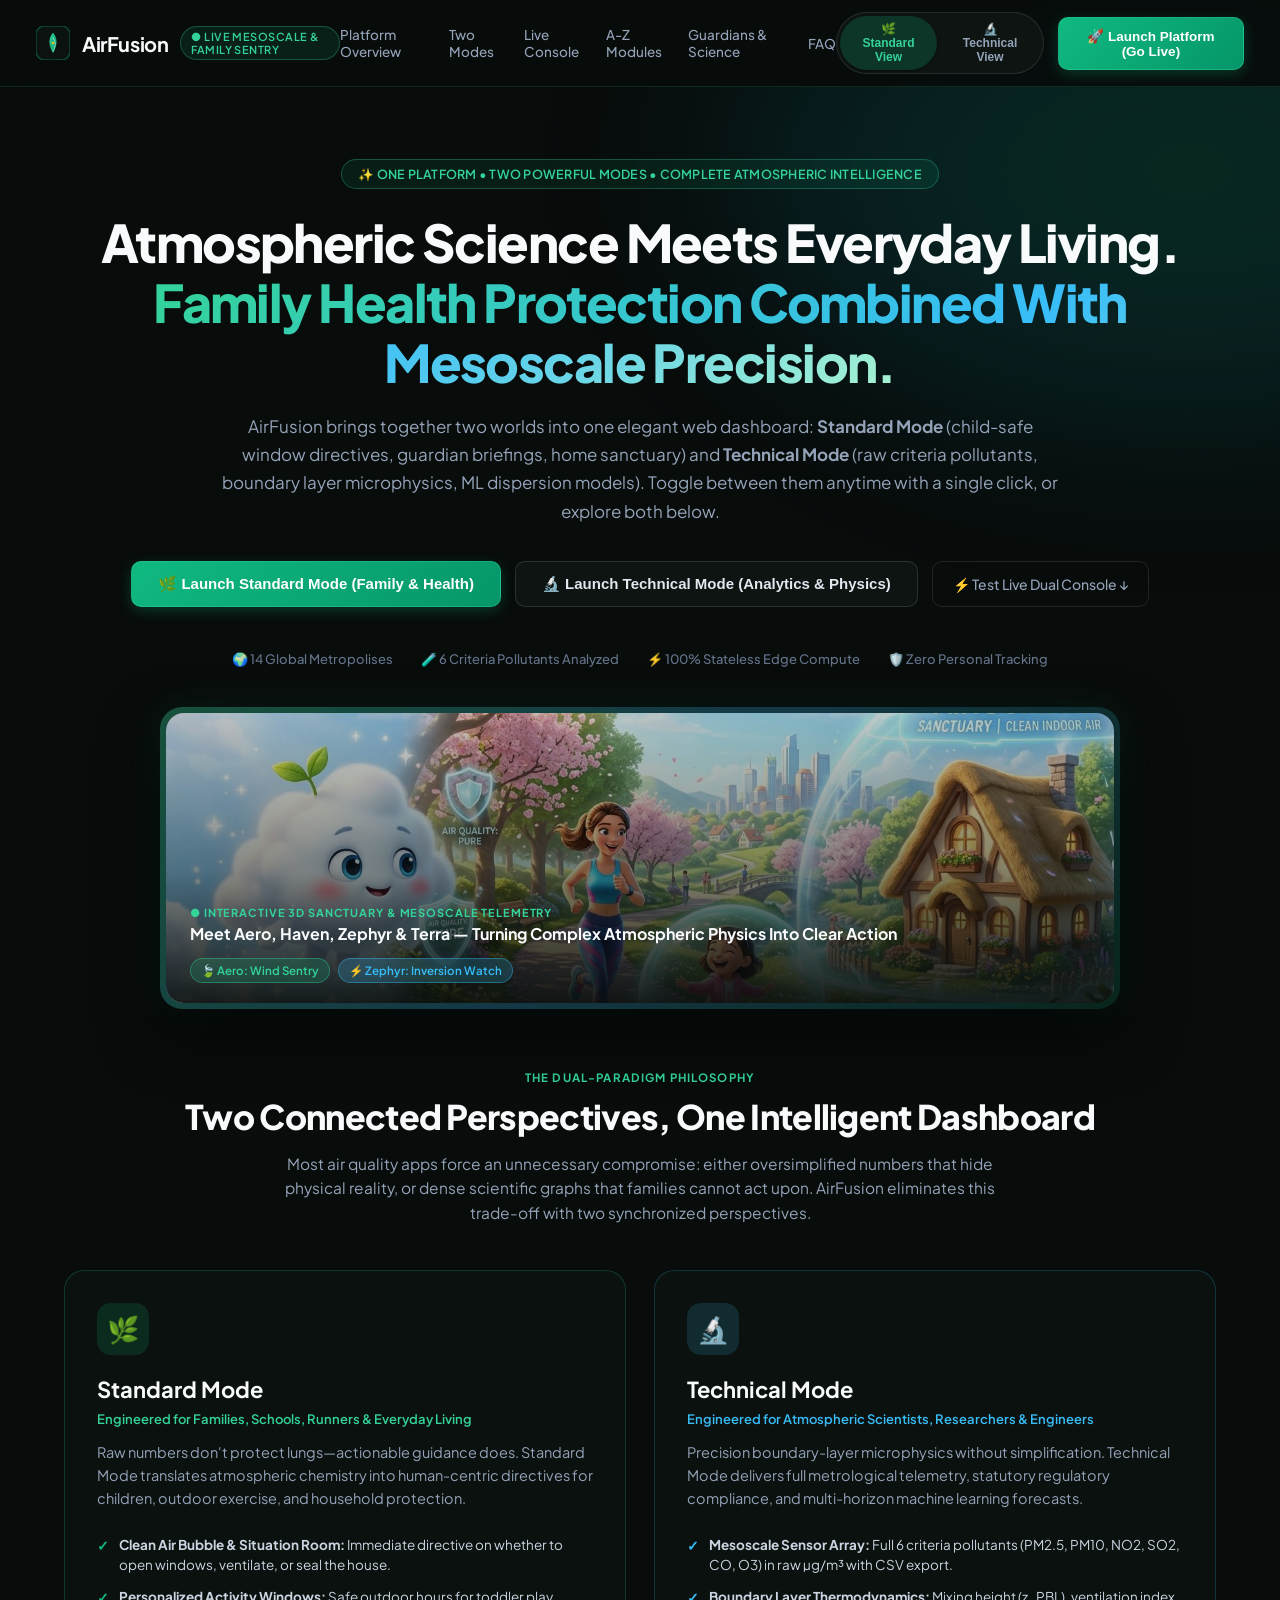
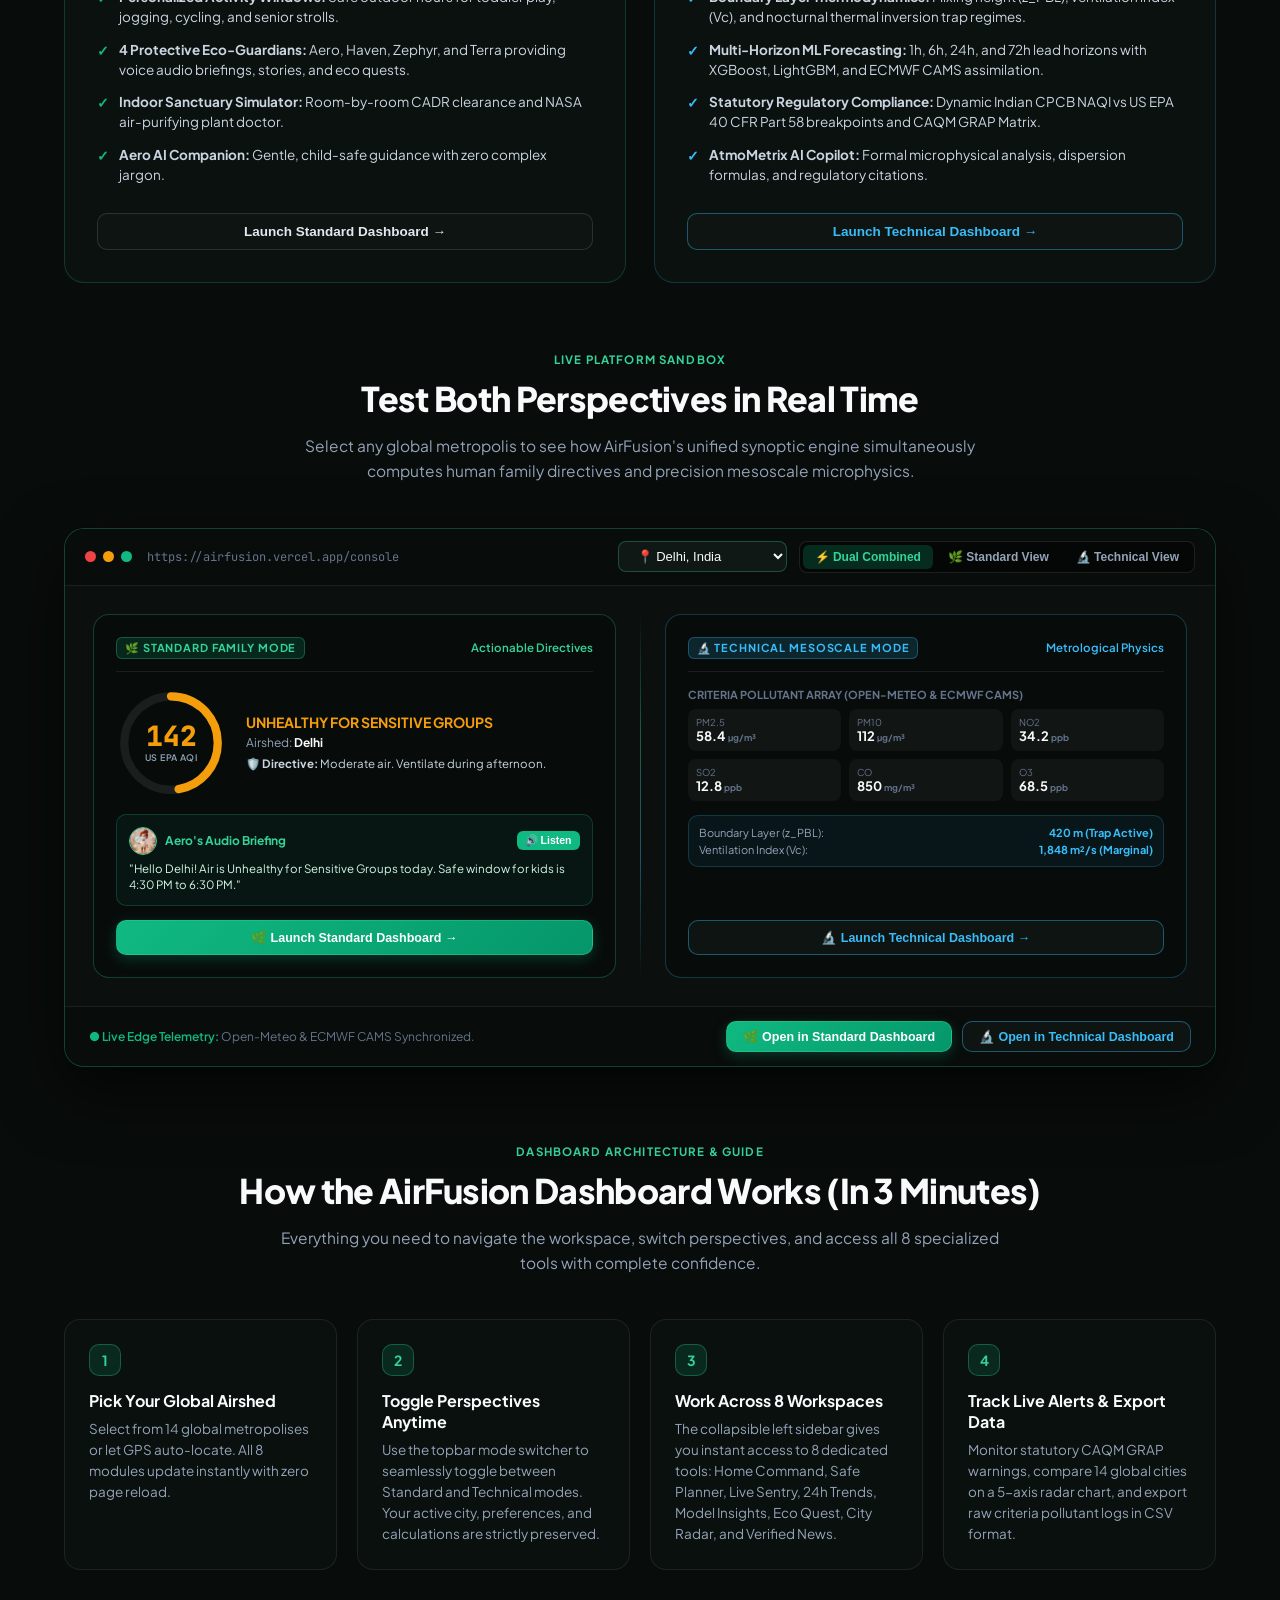
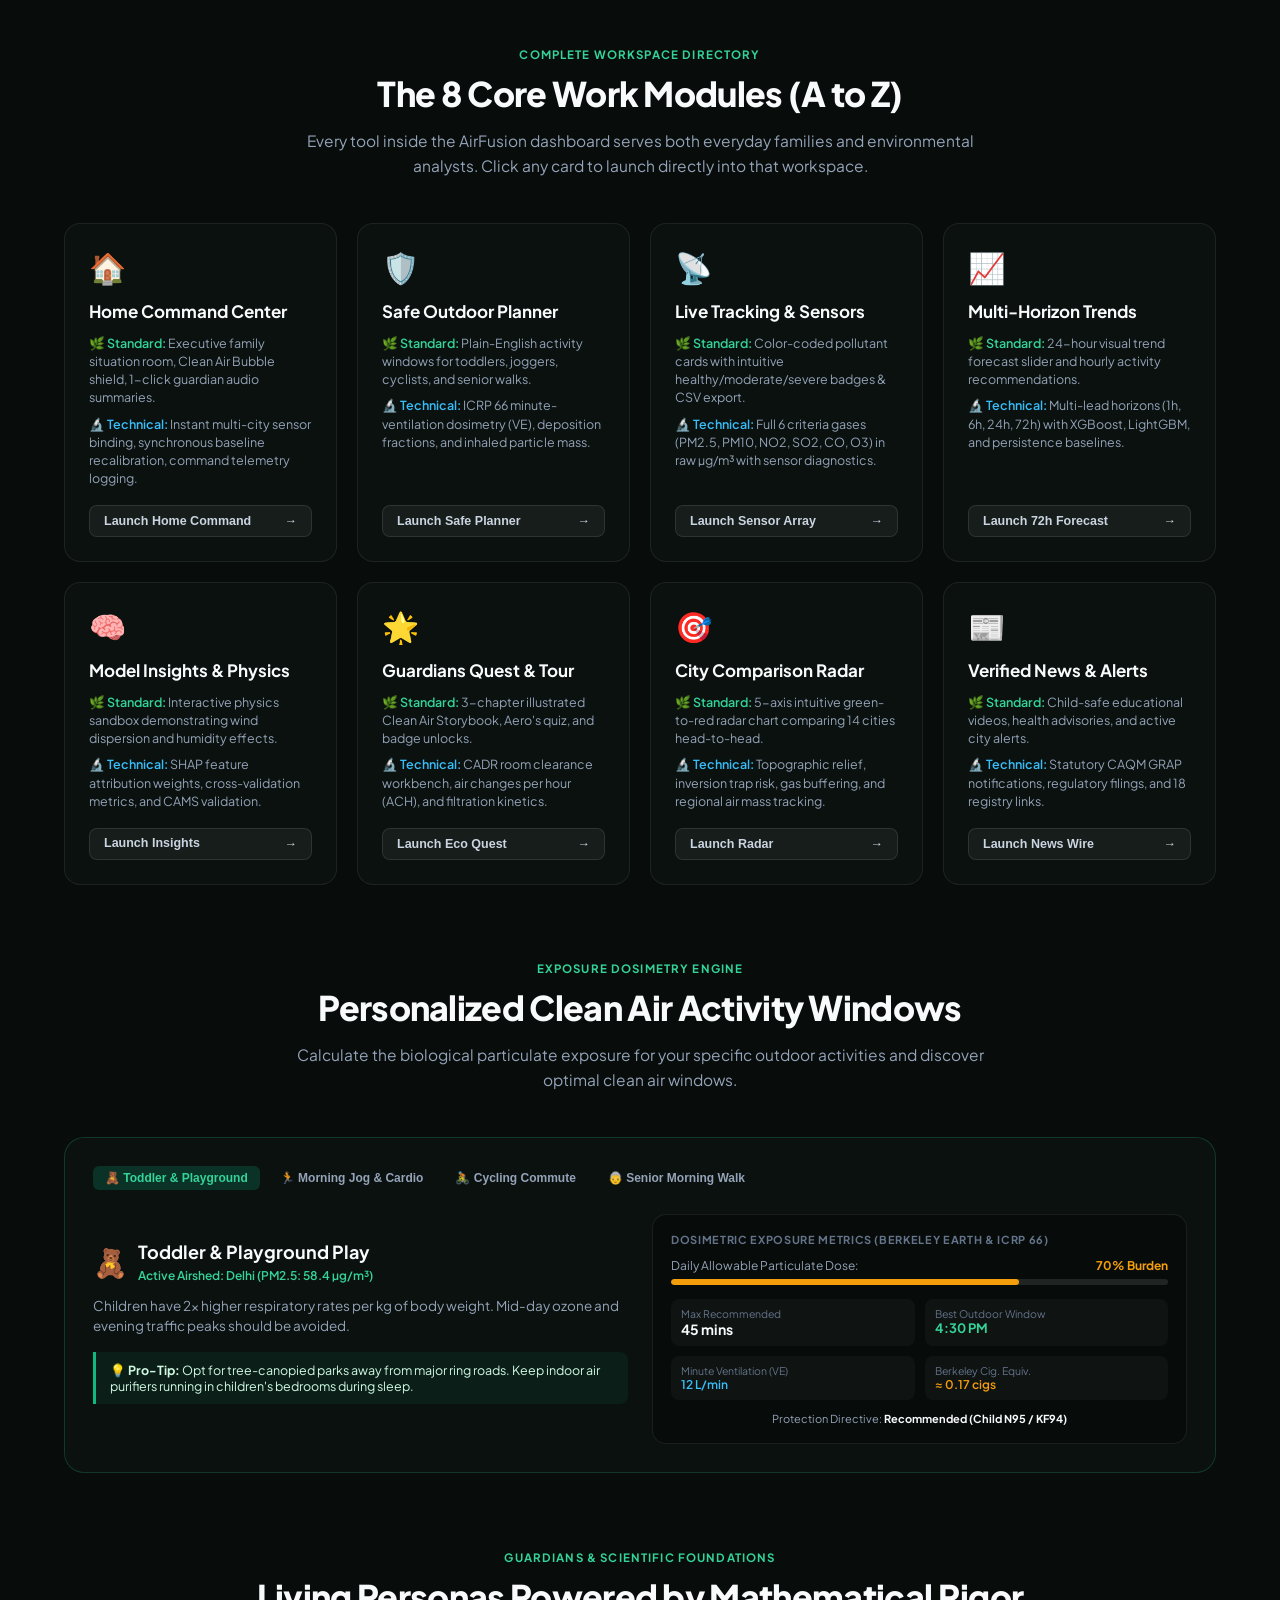
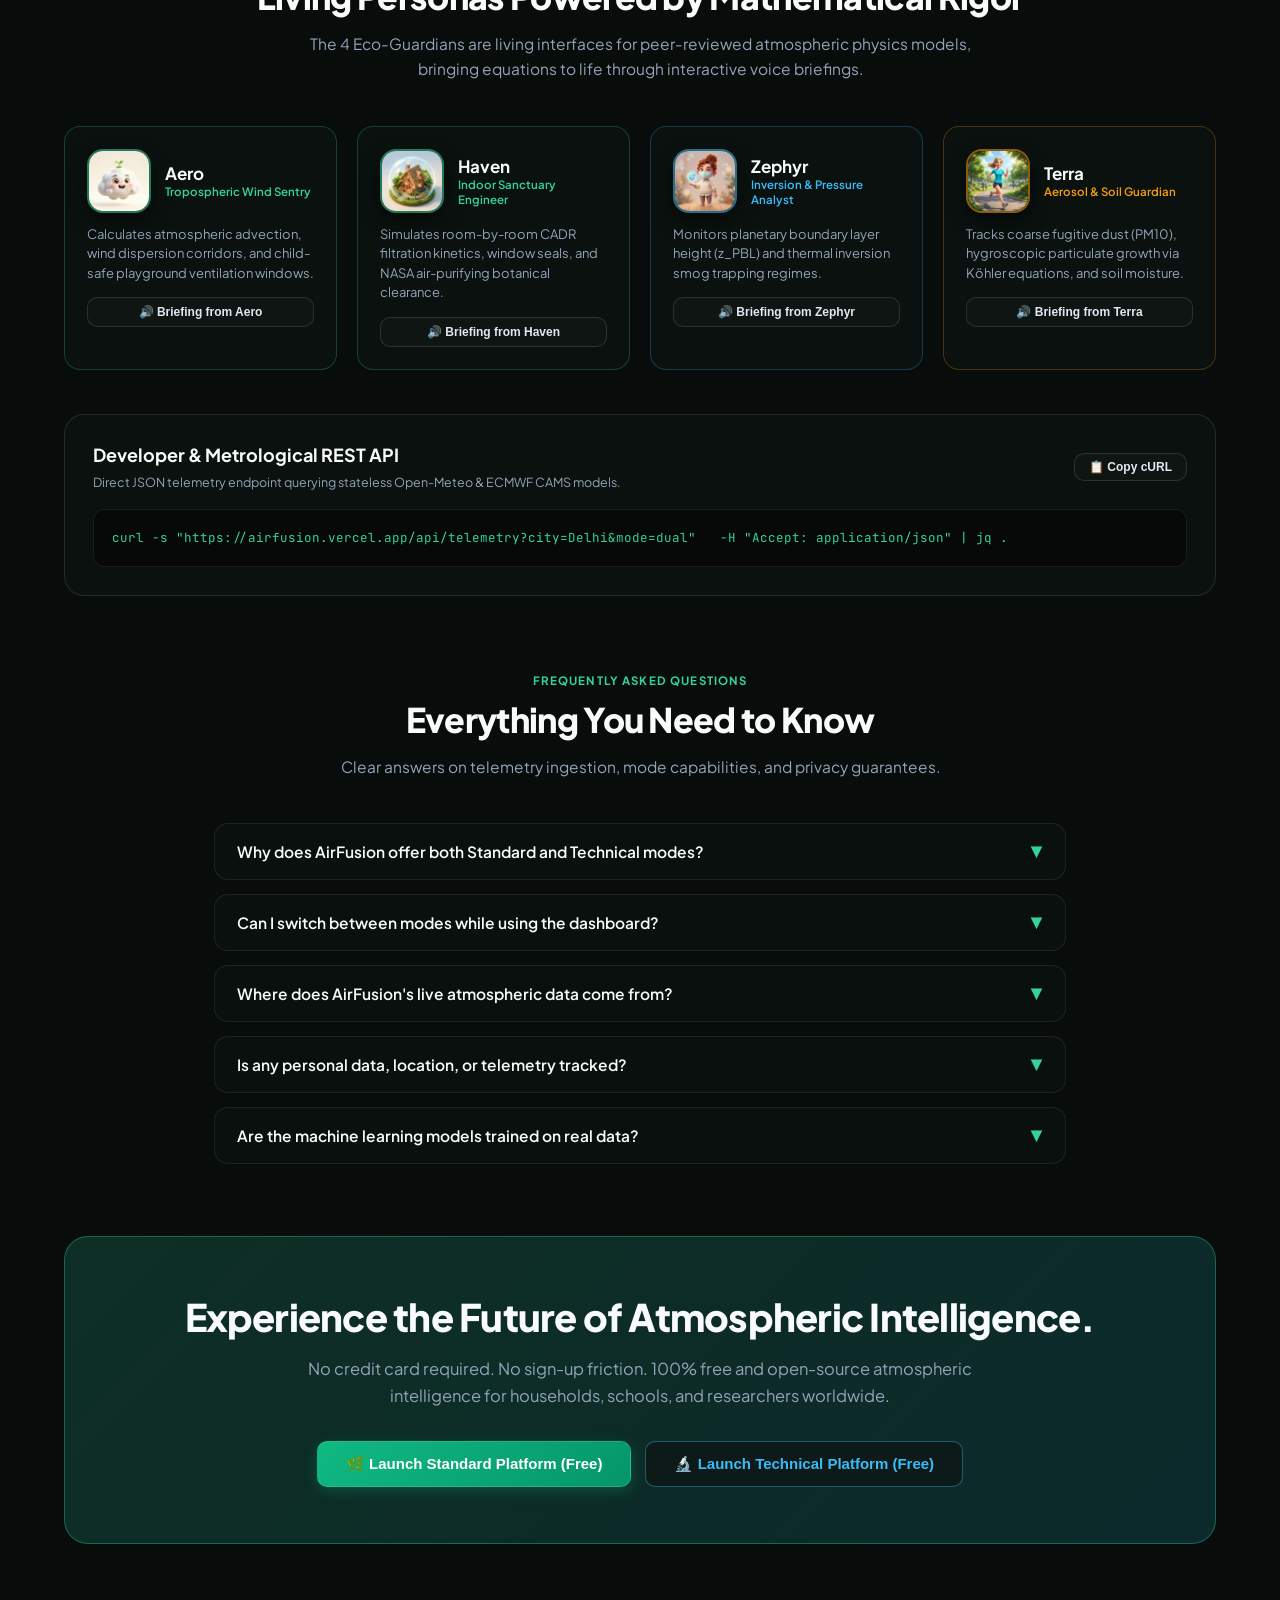
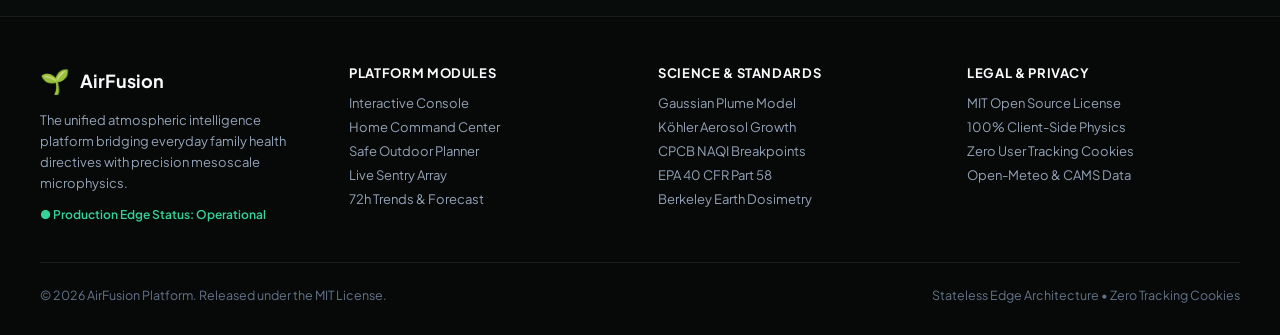
==== commit ae4e10fa: "feat(landing): remove AI chatbot from landing page and add animated 3D mascot cartoons" ====
--- a/public/index.html
+++ b/public/index.html
@@ -4240,6 +4240,67 @@
       50% { transform: scale(1.05); filter: drop-shadow(0 6px 16px rgba(16, 185, 129, 0.45)); }
     }
 
+    @keyframes saasMascotFloat {
+      0%, 100% { transform: translateY(0px) rotate(0deg) translateZ(0); }
+      50% { transform: translateY(-8px) rotate(1deg) translateZ(0); }
+    }
+
+    .saas-mascot-diorama-wrap {
+      max-width: 960px;
+      margin: 40px auto 0;
+      position: relative;
+      border-radius: 22px;
+      padding: 6px;
+      background: linear-gradient(135deg, rgba(52, 211, 153, 0.35), rgba(56, 189, 248, 0.25), rgba(16, 185, 129, 0.15));
+      box-shadow: 0 24px 60px rgba(0, 0, 0, 0.65), 0 0 40px rgba(16, 185, 129, 0.12);
+      animation: saasMascotFloat 6s ease-in-out infinite;
+      will-change: transform;
+    }
+
+    .saas-mascot-diorama-inner {
+      position: relative;
+      border-radius: 18px;
+      overflow: hidden;
+      background: #0B1110;
+    }
+
+    .saas-mascot-diorama-img {
+      width: 100%;
+      height: 290px;
+      object-fit: cover;
+      object-position: center 42%;
+      display: block;
+      opacity: 0.92;
+      transition: transform 0.6s cubic-bezier(0.16, 1, 0.3, 1);
+    }
+
+    .saas-mascot-diorama-wrap:hover .saas-mascot-diorama-img {
+      transform: scale(1.03);
+    }
+
+    .saas-mascot-diorama-overlay {
+      position: absolute;
+      inset: 0;
+      background: linear-gradient(180deg, rgba(8, 12, 11, 0.15) 0%, rgba(8, 12, 11, 0.45) 55%, rgba(8, 12, 11, 0.92) 100%);
+      display: flex;
+      flex-direction: column;
+      justify-content: flex-end;
+      padding: 20px 24px;
+      text-align: left;
+    }
+
+    .saas-mascot-portrait {
+      width: 64px;
+      height: 64px;
+      border-radius: 16px;
+      object-fit: cover;
+      border: 2px solid rgba(52, 211, 153, 0.45);
+      box-shadow: 0 8px 20px rgba(0, 0, 0, 0.45);
+      animation: saasMascotFloat 4.5s ease-in-out infinite;
+      will-change: transform;
+      flex-shrink: 0;
+    }
+
     /* FAQ */
     .saas-faq-item {
       background: rgba(13, 20, 18, 0.6);
@@ -4395,7 +4456,29 @@
             <span class="saas-proof-badge">🧪 6 Criteria Pollutants Analyzed</span>
             <span class="saas-proof-badge">⚡ 100% Stateless Edge Compute</span>
             <span class="saas-proof-badge">🛡️ Zero Personal Tracking</span>
-            <span class="saas-proof-badge">🤖 Dual Decoupled Eco-AI</span>
+          </div>
+
+          <!-- 3D Atmospheric Sanctuary Diorama Showcase -->
+          <div class="saas-mascot-diorama-wrap">
+            <div class="saas-mascot-diorama-inner">
+              <img src="assets/images/airfusion_3d_cartoon_panoramic.jpg" alt="AirFusion Eco-Guardians 3D Sanctuary" class="saas-mascot-diorama-img" />
+              <div class="saas-mascot-diorama-overlay">
+                <div style="display: flex; justify-content: space-between; align-items: flex-end; flex-wrap: wrap; gap: 14px;">
+                  <div>
+                    <div style="font-size: 11px; font-weight: 700; letter-spacing: 0.08em; color: #34D399; text-transform: uppercase; margin-bottom: 4px;">
+                      ● INTERACTIVE 3D SANCTUARY &amp; MESOSCALE TELEMETRY
+                    </div>
+                    <div style="font-size: 16px; font-weight: 700; color: #F8FAFC;">
+                      Meet Aero, Haven, Zephyr &amp; Terra — Turning Complex Atmospheric Physics Into Clear Action
+                    </div>
+                  </div>
+                  <div style="display: flex; gap: 8px; flex-wrap: wrap;">
+                    <span style="background: rgba(16, 185, 129, 0.2); border: 1px solid rgba(52, 211, 153, 0.4); color: #34D399; padding: 4px 10px; border-radius: 999px; font-size: 11.5px; font-weight: 600; backdrop-filter: blur(8px);">🍃 Aero: Wind Sentry</span>
+                    <span style="background: rgba(56, 189, 248, 0.2); border: 1px solid rgba(56, 189, 248, 0.4); color: #38BDF8; padding: 4px 10px; border-radius: 999px; font-size: 11.5px; font-weight: 600; backdrop-filter: blur(8px);">⚡ Zephyr: Inversion Watch</span>
+                  </div>
+                </div>
+              </div>
+            </div>
           </div>
         </section>
 
@@ -4568,8 +4651,8 @@
 
               <div style="background: rgba(16, 185, 129, 0.06); border: 1px solid rgba(52, 211, 153, 0.2); border-radius: 10px; padding: 12px; margin-bottom: 14px;">
                 <div style="display: flex; align-items: center; justify-content: space-between; margin-bottom: 6px;">
-                  <span style="font-size: 12px; font-weight: 700; color: #34D399; display: flex; align-items: center; gap: 6px;">
-                    <span class="saas-guardian-avatar" style="display: inline-block; font-size: 16px;">🍃</span> Aero's Audio Briefing
+                  <span style="font-size: 12px; font-weight: 700; color: #34D399; display: flex; align-items: center; gap: 8px;">
+                    <img src="assets/images/mascot_caution_mask.jpg" alt="Aero Mascot" style="width: 28px; height: 28px; border-radius: 50%; object-fit: cover; border: 1.5px solid #34D399;" /> Aero's Audio Briefing
                   </span>
                   <button onclick="playGuardianVoice('aero')" style="background: #10B981; border: none; color: #fff; border-radius: 6px; padding: 3px 8px; font-size: 10.5px; font-weight: 600; cursor: pointer;">
                     🔊 Listen
@@ -4700,9 +4783,9 @@
 
             <div class="saas-guide-card">
               <div class="saas-guide-step-num">4</div>
-              <h3 class="saas-guide-title">Consult Dual-AI Companions</h3>
+              <h3 class="saas-guide-title">Track Live Alerts &amp; Export Data</h3>
               <p class="saas-guide-desc">
-                Tap the floating semi-round AI launcher in the bottom right corner. Aero AI gives child-safe tips in Standard Mode; AtmoMetrix AI provides atmospheric formulas in Technical Mode.
+                Monitor statutory CAQM GRAP warnings, compare 14 global cities on a 5-axis radar chart, and export raw criteria pollutant logs in CSV format.
               </p>
             </div>
           </div>
@@ -4949,9 +5032,9 @@
           <!-- 4 Guardians Grid -->
           <div style="display: grid; grid-template-columns: repeat(auto-fit, minmax(260px, 1fr)); gap: 20px; margin-bottom: 44px;">
             <!-- Aero -->
-            <div style="background: rgba(13, 20, 18, 0.65); border: 1px solid rgba(52, 211, 153, 0.2); border-radius: 16px; padding: 22px;">
+            <div style="background: rgba(13, 20, 18, 0.65); border: 1px solid rgba(52, 211, 153, 0.25); border-radius: 16px; padding: 22px;">
               <div style="display: flex; align-items: center; gap: 14px; margin-bottom: 12px;">
-                <span class="saas-guardian-avatar" style="font-size: 34px;">🍃</span>
+                <img src="assets/images/mascot_clean_air.jpg" alt="Aero Guardian" class="saas-mascot-portrait" style="border-color: rgba(52, 211, 153, 0.55);" />
                 <div>
                   <h4 style="font-size: 17px; font-weight: 700; color: #F8FAFC; margin: 0;">Aero</h4>
                   <div style="font-size: 11.5px; color: #34D399; font-weight: 600;">Tropospheric Wind Sentry</div>
@@ -4966,9 +5049,9 @@
             </div>
 
             <!-- Haven -->
-            <div style="background: rgba(13, 20, 18, 0.65); border: 1px solid rgba(52, 211, 153, 0.2); border-radius: 16px; padding: 22px;">
+            <div style="background: rgba(13, 20, 18, 0.65); border: 1px solid rgba(52, 211, 153, 0.25); border-radius: 16px; padding: 22px;">
               <div style="display: flex; align-items: center; gap: 14px; margin-bottom: 12px;">
-                <span class="saas-guardian-avatar" style="font-size: 34px; animation-delay: 1.1s;">🏠</span>
+                <img src="assets/images/mascot_indoor_sanctuary.jpg" alt="Haven Guardian" class="saas-mascot-portrait" style="animation-delay: 1.1s; border-color: rgba(52, 211, 153, 0.55);" />
                 <div>
                   <h4 style="font-size: 17px; font-weight: 700; color: #F8FAFC; margin: 0;">Haven</h4>
                   <div style="font-size: 11.5px; color: #34D399; font-weight: 600;">Indoor Sanctuary Engineer</div>
@@ -4983,9 +5066,9 @@
             </div>
 
             <!-- Zephyr -->
-            <div style="background: rgba(13, 20, 18, 0.65); border: 1px solid rgba(56, 189, 248, 0.2); border-radius: 16px; padding: 22px;">
+            <div style="background: rgba(13, 20, 18, 0.65); border: 1px solid rgba(56, 189, 248, 0.25); border-radius: 16px; padding: 22px;">
               <div style="display: flex; align-items: center; gap: 14px; margin-bottom: 12px;">
-                <span class="saas-guardian-avatar" style="font-size: 34px; animation-delay: 2.2s;">⚡</span>
+                <img src="assets/images/mascot_caution_mask.jpg" alt="Zephyr Guardian" class="saas-mascot-portrait" style="animation-delay: 2.2s; border-color: rgba(56, 189, 248, 0.55);" />
                 <div>
                   <h4 style="font-size: 17px; font-weight: 700; color: #F8FAFC; margin: 0;">Zephyr</h4>
                   <div style="font-size: 11.5px; color: #38BDF8; font-weight: 600;">Inversion &amp; Pressure Analyst</div>
@@ -5000,9 +5083,9 @@
             </div>
 
             <!-- Terra -->
-            <div style="background: rgba(13, 20, 18, 0.65); border: 1px solid rgba(245, 158, 11, 0.2); border-radius: 16px; padding: 22px;">
+            <div style="background: rgba(13, 20, 18, 0.65); border: 1px solid rgba(245, 158, 11, 0.25); border-radius: 16px; padding: 22px;">
               <div style="display: flex; align-items: center; gap: 14px; margin-bottom: 12px;">
-                <span class="saas-guardian-avatar" style="font-size: 34px; animation-delay: 3.3s;">🌱</span>
+                <img src="assets/images/mascot_outdoor_runner.jpg" alt="Terra Guardian" class="saas-mascot-portrait" style="animation-delay: 3.3s; border-color: rgba(245, 158, 11, 0.55);" />
                 <div>
                   <h4 style="font-size: 17px; font-weight: 700; color: #F8FAFC; margin: 0;">Terra</h4>
                   <div style="font-size: 11.5px; color: #F59E0B; font-weight: 600;">Aerosol &amp; Soil Guardian</div>
@@ -5030,39 +5113,6 @@
             </div>
 
             <pre style="background: #060908; border: 1px solid rgba(255, 255, 255, 0.08); border-radius: 12px; padding: 18px; font-family: var(--font-mono); font-size: 12.5px; color: #34D399; overflow-x: auto; line-height: 1.6; margin: 0;">curl -s "https://airfusion.vercel.app/api/telemetry?city=Delhi&mode=dual"   -H "Accept: application/json" | jq .</pre>
-          </div>
-        </section>
-
-        <!-- Floating Semi-Round Dual-AI Hub Spotlight -->
-        <section id="ai-companion" style="max-width: 1200px; margin: 0 auto 72px; padding: 0 24px;">
-          <div style="background: linear-gradient(135deg, rgba(16, 185, 129, 0.12) 0%, rgba(6, 182, 212, 0.10) 100%), #0D1614; border: 1px solid rgba(52, 211, 153, 0.3); border-radius: 20px; padding: 36px; display: grid; grid-template-columns: repeat(auto-fit, minmax(300px, 1fr)); gap: 32px; align-items: center;">
-            <div>
-              <span class="saas-section-pill">FLOATING SEMI-ROUND DUAL-AI COMPANION</span>
-              <h2 style="font-size: 28px; font-weight: 800; color: #F8FAFC; margin: 8px 0 14px; line-height: 1.25;">
-                Two Specialized AI Minds. Zero Memory Cross-Contamination.
-              </h2>
-              <p style="font-size: 14.5px; color: #94A3B8; line-height: 1.6; margin-bottom: 20px;">
-                Look at the bottom-right corner of the website: our semi-round floating AI launcher automatically morphs depending on your active mode:
-              </p>
-              <ul style="list-style: none; padding: 0; margin: 0; display: flex; flex-direction: column; gap: 10px; font-size: 13.5px; color: #CBD5E1;">
-                <li><strong style="color: #34D399;">🍃 Aero AI (Standard Mode):</strong> Family-friendly answers, playground safety, home tips, bedtime air quality stories, zero jargon.</li>
-                <li><strong style="color: #38BDF8;">🔬 AtmoMetrix AI (Technical Mode):</strong> Gaussian plume kinetics, boundary layer thermodynamics, EPA 40 CFR Part 58 statutory citations.</li>
-                <li><strong style="color: #F59E0B;">🔒 100% Isolated Memory:</strong> They maintain separate conversation histories and never mix modes.</li>
-              </ul>
-            </div>
-
-            <div style="background: rgba(0, 0, 0, 0.35); border: 1px solid rgba(255, 255, 255, 0.1); border-radius: 16px; padding: 22px; text-align: center;">
-              <div style="width: 72px; height: 72px; border-radius: 50%; background: linear-gradient(135deg, #10B981, #06B6D4); margin: 0 auto 16px; display: flex; align-items: center; justify-content: center; font-size: 32px; box-shadow: 0 8px 24px rgba(16, 185, 129, 0.35);">
-                🤖
-              </div>
-              <h4 style="font-size: 16px; font-weight: 700; color: #F8FAFC; margin: 0 0 6px;">Persistent Floating Assistant</h4>
-              <p style="font-size: 12.5px; color: #94A3B8; margin-bottom: 16px;">
-                Available on every page of AirFusion. Tap the bottom-right button anytime to ask atmospheric questions or get instant household guidance.
-              </p>
-              <button class="saas-btn-primary" onclick="if (typeof toggleFloatingAiPopup === 'function') toggleFloatingAiPopup();" style="font-size: 12.5px; padding: 8px 16px;">
-                <span>💬 Test Floating AI Assistant Now</span>
-              </button>
-            </div>
           </div>
         </section>
 
@@ -10222,8 +10272,10 @@
       }
       const landing = document.getElementById('standaloneLandingPage');
       const app = document.getElementById('app-root');
+      const aiLauncher = document.getElementById('floatingAiLauncher');
       if (landing) landing.style.display = 'none';
       if (app) app.style.display = 'flex';
+      if (aiLauncher) aiLauncher.style.display = 'flex';
       state.isLiveWorkPage = true;
       state.currentPage = targetPage;
       
@@ -10239,8 +10291,12 @@
     function exitToLanding() {
       const landing = document.getElementById('standaloneLandingPage');
       const app = document.getElementById('app-root');
+      const aiLauncher = document.getElementById('floatingAiLauncher');
+      const aiWindow = document.getElementById('floatingAiWindow');
       if (landing) landing.style.display = 'block';
       if (app) app.style.display = 'none';
+      if (aiLauncher) aiLauncher.style.display = 'none';
+      if (aiWindow) aiWindow.classList.remove('open');
       state.isLiveWorkPage = false;
       renderLandingPage();
       window.scrollTo({ top: 0, behavior: 'smooth' });
@@ -10444,8 +10500,8 @@
 
             <div style="background: rgba(16, 185, 129, 0.06); border: 1px solid rgba(52, 211, 153, 0.2); border-radius: 10px; padding: 12px; margin-bottom: 14px;">
               <div style="display: flex; align-items: center; justify-content: space-between; margin-bottom: 6px;">
-                <span style="font-size: 12px; font-weight: 700; color: #34D399; display: flex; align-items: center; gap: 6px;">
-                  <span class="saas-guardian-avatar" style="display: inline-block; font-size: 16px;">🍃</span> Aero's Audio Briefing
+                <span style="font-size: 12px; font-weight: 700; color: #34D399; display: flex; align-items: center; gap: 8px;">
+                  <img src="assets/images/${aqiVal > 100 ? 'mascot_caution_mask.jpg' : 'mascot_clean_air.jpg'}" alt="Aero Mascot" style="width: 28px; height: 28px; border-radius: 50%; object-fit: cover; border: 1.5px solid #34D399;" /> Aero's Audio Briefing
                 </span>
                 <button onclick="playGuardianVoice('aero')" style="background: #10B981; border: none; color: #fff; border-radius: 6px; padding: 3px 8px; font-size: 10.5px; font-weight: 600; cursor: pointer;">
                   🔊 Listen
@@ -10572,7 +10628,29 @@
             <span class="saas-proof-badge">🧪 6 Criteria Pollutants Analyzed</span>
             <span class="saas-proof-badge">⚡ 100% Stateless Edge Compute</span>
             <span class="saas-proof-badge">🛡️ Zero Personal Tracking</span>
-            <span class="saas-proof-badge">🤖 Dual Decoupled Eco-AI</span>
+          </div>
+
+          <!-- 3D Atmospheric Sanctuary Diorama Showcase -->
+          <div class="saas-mascot-diorama-wrap">
+            <div class="saas-mascot-diorama-inner">
+              <img src="assets/images/airfusion_3d_cartoon_panoramic.jpg" alt="AirFusion Eco-Guardians 3D Sanctuary" class="saas-mascot-diorama-img" />
+              <div class="saas-mascot-diorama-overlay">
+                <div style="display: flex; justify-content: space-between; align-items: flex-end; flex-wrap: wrap; gap: 14px;">
+                  <div>
+                    <div style="font-size: 11px; font-weight: 700; letter-spacing: 0.08em; color: #34D399; text-transform: uppercase; margin-bottom: 4px;">
+                      ● INTERACTIVE 3D SANCTUARY &amp; MESOSCALE TELEMETRY
+                    </div>
+                    <div style="font-size: 16px; font-weight: 700; color: #F8FAFC;">
+                      Meet Aero, Haven, Zephyr &amp; Terra — Turning Complex Atmospheric Physics Into Clear Action
+                    </div>
+                  </div>
+                  <div style="display: flex; gap: 8px; flex-wrap: wrap;">
+                    <span style="background: rgba(16, 185, 129, 0.2); border: 1px solid rgba(52, 211, 153, 0.4); color: #34D399; padding: 4px 10px; border-radius: 999px; font-size: 11.5px; font-weight: 600; backdrop-filter: blur(8px);">🍃 Aero: Wind Sentry</span>
+                    <span style="background: rgba(56, 189, 248, 0.2); border: 1px solid rgba(56, 189, 248, 0.4); color: #38BDF8; padding: 4px 10px; border-radius: 999px; font-size: 11.5px; font-weight: 600; backdrop-filter: blur(8px);">⚡ Zephyr: Inversion Watch</span>
+                  </div>
+                </div>
+              </div>
+            </div>
           </div>
         </section>
 
@@ -10767,9 +10845,9 @@
 
             <div class="saas-guide-card">
               <div class="saas-guide-step-num">4</div>
-              <h3 class="saas-guide-title">Consult Dual-AI Companions</h3>
+              <h3 class="saas-guide-title">Track Live Alerts &amp; Export Data</h3>
               <p class="saas-guide-desc">
-                Tap the floating semi-round AI launcher in the bottom right corner. Aero AI gives child-safe tips in Standard Mode; AtmoMetrix AI provides atmospheric formulas in Technical Mode.
+                Monitor statutory CAQM GRAP warnings, compare 14 global cities on a 5-axis radar chart, and export raw criteria pollutant logs in CSV format.
               </p>
             </div>
           </div>
@@ -10961,9 +11039,9 @@
           <!-- 4 Guardians Grid -->
           <div style="display: grid; grid-template-columns: repeat(auto-fit, minmax(260px, 1fr)); gap: 20px; margin-bottom: 44px;">
             <!-- Aero -->
-            <div style="background: rgba(13, 20, 18, 0.65); border: 1px solid rgba(52, 211, 153, 0.2); border-radius: 16px; padding: 22px;">
+            <div style="background: rgba(13, 20, 18, 0.65); border: 1px solid rgba(52, 211, 153, 0.25); border-radius: 16px; padding: 22px;">
               <div style="display: flex; align-items: center; gap: 14px; margin-bottom: 12px;">
-                <span class="saas-guardian-avatar" style="font-size: 34px;">🍃</span>
+                <img src="assets/images/mascot_clean_air.jpg" alt="Aero Guardian" class="saas-mascot-portrait" style="border-color: rgba(52, 211, 153, 0.55);" />
                 <div>
                   <h4 style="font-size: 17px; font-weight: 700; color: #F8FAFC; margin: 0;">Aero</h4>
                   <div style="font-size: 11.5px; color: #34D399; font-weight: 600;">Tropospheric Wind Sentry</div>
@@ -10978,9 +11056,9 @@
             </div>
 
             <!-- Haven -->
-            <div style="background: rgba(13, 20, 18, 0.65); border: 1px solid rgba(52, 211, 153, 0.2); border-radius: 16px; padding: 22px;">
+            <div style="background: rgba(13, 20, 18, 0.65); border: 1px solid rgba(52, 211, 153, 0.25); border-radius: 16px; padding: 22px;">
               <div style="display: flex; align-items: center; gap: 14px; margin-bottom: 12px;">
-                <span class="saas-guardian-avatar" style="font-size: 34px; animation-delay: 1.1s;">🏠</span>
+                <img src="assets/images/mascot_indoor_sanctuary.jpg" alt="Haven Guardian" class="saas-mascot-portrait" style="animation-delay: 1.1s; border-color: rgba(52, 211, 153, 0.55);" />
                 <div>
                   <h4 style="font-size: 17px; font-weight: 700; color: #F8FAFC; margin: 0;">Haven</h4>
                   <div style="font-size: 11.5px; color: #34D399; font-weight: 600;">Indoor Sanctuary Engineer</div>
@@ -10995,9 +11073,9 @@
             </div>
 
             <!-- Zephyr -->
-            <div style="background: rgba(13, 20, 18, 0.65); border: 1px solid rgba(56, 189, 248, 0.2); border-radius: 16px; padding: 22px;">
+            <div style="background: rgba(13, 20, 18, 0.65); border: 1px solid rgba(56, 189, 248, 0.25); border-radius: 16px; padding: 22px;">
               <div style="display: flex; align-items: center; gap: 14px; margin-bottom: 12px;">
-                <span class="saas-guardian-avatar" style="font-size: 34px; animation-delay: 2.2s;">⚡</span>
+                <img src="assets/images/mascot_caution_mask.jpg" alt="Zephyr Guardian" class="saas-mascot-portrait" style="animation-delay: 2.2s; border-color: rgba(56, 189, 248, 0.55);" />
                 <div>
                   <h4 style="font-size: 17px; font-weight: 700; color: #F8FAFC; margin: 0;">Zephyr</h4>
                   <div style="font-size: 11.5px; color: #38BDF8; font-weight: 600;">Inversion &amp; Pressure Analyst</div>
@@ -11012,9 +11090,9 @@
             </div>
 
             <!-- Terra -->
-            <div style="background: rgba(13, 20, 18, 0.65); border: 1px solid rgba(245, 158, 11, 0.2); border-radius: 16px; padding: 22px;">
+            <div style="background: rgba(13, 20, 18, 0.65); border: 1px solid rgba(245, 158, 11, 0.25); border-radius: 16px; padding: 22px;">
               <div style="display: flex; align-items: center; gap: 14px; margin-bottom: 12px;">
-                <span class="saas-guardian-avatar" style="font-size: 34px; animation-delay: 3.3s;">🌱</span>
+                <img src="assets/images/mascot_outdoor_runner.jpg" alt="Terra Guardian" class="saas-mascot-portrait" style="animation-delay: 3.3s; border-color: rgba(245, 158, 11, 0.55);" />
                 <div>
                   <h4 style="font-size: 17px; font-weight: 700; color: #F8FAFC; margin: 0;">Terra</h4>
                   <div style="font-size: 11.5px; color: #F59E0B; font-weight: 600;">Aerosol &amp; Soil Guardian</div>
@@ -11042,39 +11120,6 @@
             </div>
 
             <pre style="background: #060908; border: 1px solid rgba(255, 255, 255, 0.08); border-radius: 12px; padding: 18px; font-family: var(--font-mono); font-size: 12.5px; color: #34D399; overflow-x: auto; line-height: 1.6; margin: 0;">curl -s "https://airfusion.vercel.app/api/telemetry?city=Delhi&mode=dual"   -H "Accept: application/json" | jq .</pre>
-          </div>
-        </section>
-
-        <!-- Floating Semi-Round Dual-AI Hub Spotlight -->
-        <section id="ai-companion" style="max-width: 1200px; margin: 0 auto 72px; padding: 0 24px;">
-          <div style="background: linear-gradient(135deg, rgba(16, 185, 129, 0.12) 0%, rgba(6, 182, 212, 0.10) 100%), #0D1614; border: 1px solid rgba(52, 211, 153, 0.3); border-radius: 20px; padding: 36px; display: grid; grid-template-columns: repeat(auto-fit, minmax(300px, 1fr)); gap: 32px; align-items: center;">
-            <div>
-              <span class="saas-section-pill">FLOATING SEMI-ROUND DUAL-AI COMPANION</span>
-              <h2 style="font-size: 28px; font-weight: 800; color: #F8FAFC; margin: 8px 0 14px; line-height: 1.25;">
-                Two Specialized AI Minds. Zero Memory Cross-Contamination.
-              </h2>
-              <p style="font-size: 14.5px; color: #94A3B8; line-height: 1.6; margin-bottom: 20px;">
-                Look at the bottom-right corner of the website: our semi-round floating AI launcher automatically morphs depending on your active mode:
-              </p>
-              <ul style="list-style: none; padding: 0; margin: 0; display: flex; flex-direction: column; gap: 10px; font-size: 13.5px; color: #CBD5E1;">
-                <li><strong style="color: #34D399;">🍃 Aero AI (Standard Mode):</strong> Family-friendly answers, playground safety, home tips, bedtime air quality stories, zero jargon.</li>
-                <li><strong style="color: #38BDF8;">🔬 AtmoMetrix AI (Technical Mode):</strong> Gaussian plume kinetics, boundary layer thermodynamics, EPA 40 CFR Part 58 statutory citations.</li>
-                <li><strong style="color: #F59E0B;">🔒 100% Isolated Memory:</strong> They maintain separate conversation histories and never mix modes.</li>
-              </ul>
-            </div>
-
-            <div style="background: rgba(0, 0, 0, 0.35); border: 1px solid rgba(255, 255, 255, 0.1); border-radius: 16px; padding: 22px; text-align: center;">
-              <div style="width: 72px; height: 72px; border-radius: 50%; background: linear-gradient(135deg, #10B981, #06B6D4); margin: 0 auto 16px; display: flex; align-items: center; justify-content: center; font-size: 32px; box-shadow: 0 8px 24px rgba(16, 185, 129, 0.35);">
-                🤖
-              </div>
-              <h4 style="font-size: 16px; font-weight: 700; color: #F8FAFC; margin: 0 0 6px;">Persistent Floating Assistant</h4>
-              <p style="font-size: 12.5px; color: #94A3B8; margin-bottom: 16px;">
-                Available on every page of AirFusion. Tap the bottom-right button anytime to ask atmospheric questions or get instant household guidance.
-              </p>
-              <button class="saas-btn-primary" onclick="if (typeof toggleFloatingAiPopup === 'function') toggleFloatingAiPopup();" style="font-size: 12.5px; padding: 8px 16px;">
-                <span>💬 Test Floating AI Assistant Now</span>
-              </button>
-            </div>
           </div>
         </section>
 
@@ -14949,7 +14994,7 @@
   <!-- =========================================================================
        Floating Semi-Round Dual-AI Hub (Decoupled Simple & Technical Memory)
        ========================================================================= -->
-  <div id="floatingAiLauncher" class="floating-ai-launcher mode-simple" onclick="toggleFloatingAiPopup()" title="Click to chat with AirFusion AI">
+  <div id="floatingAiLauncher" class="floating-ai-launcher mode-simple" style="display: none;" onclick="toggleFloatingAiPopup()" title="Click to chat with AirFusion AI">
     <div class="launcher-avatar" id="floatingAiAvatar">🌱</div>
     <div class="launcher-ping">
       <div class="launcher-ping-circle" id="floatingAiPing"></div>
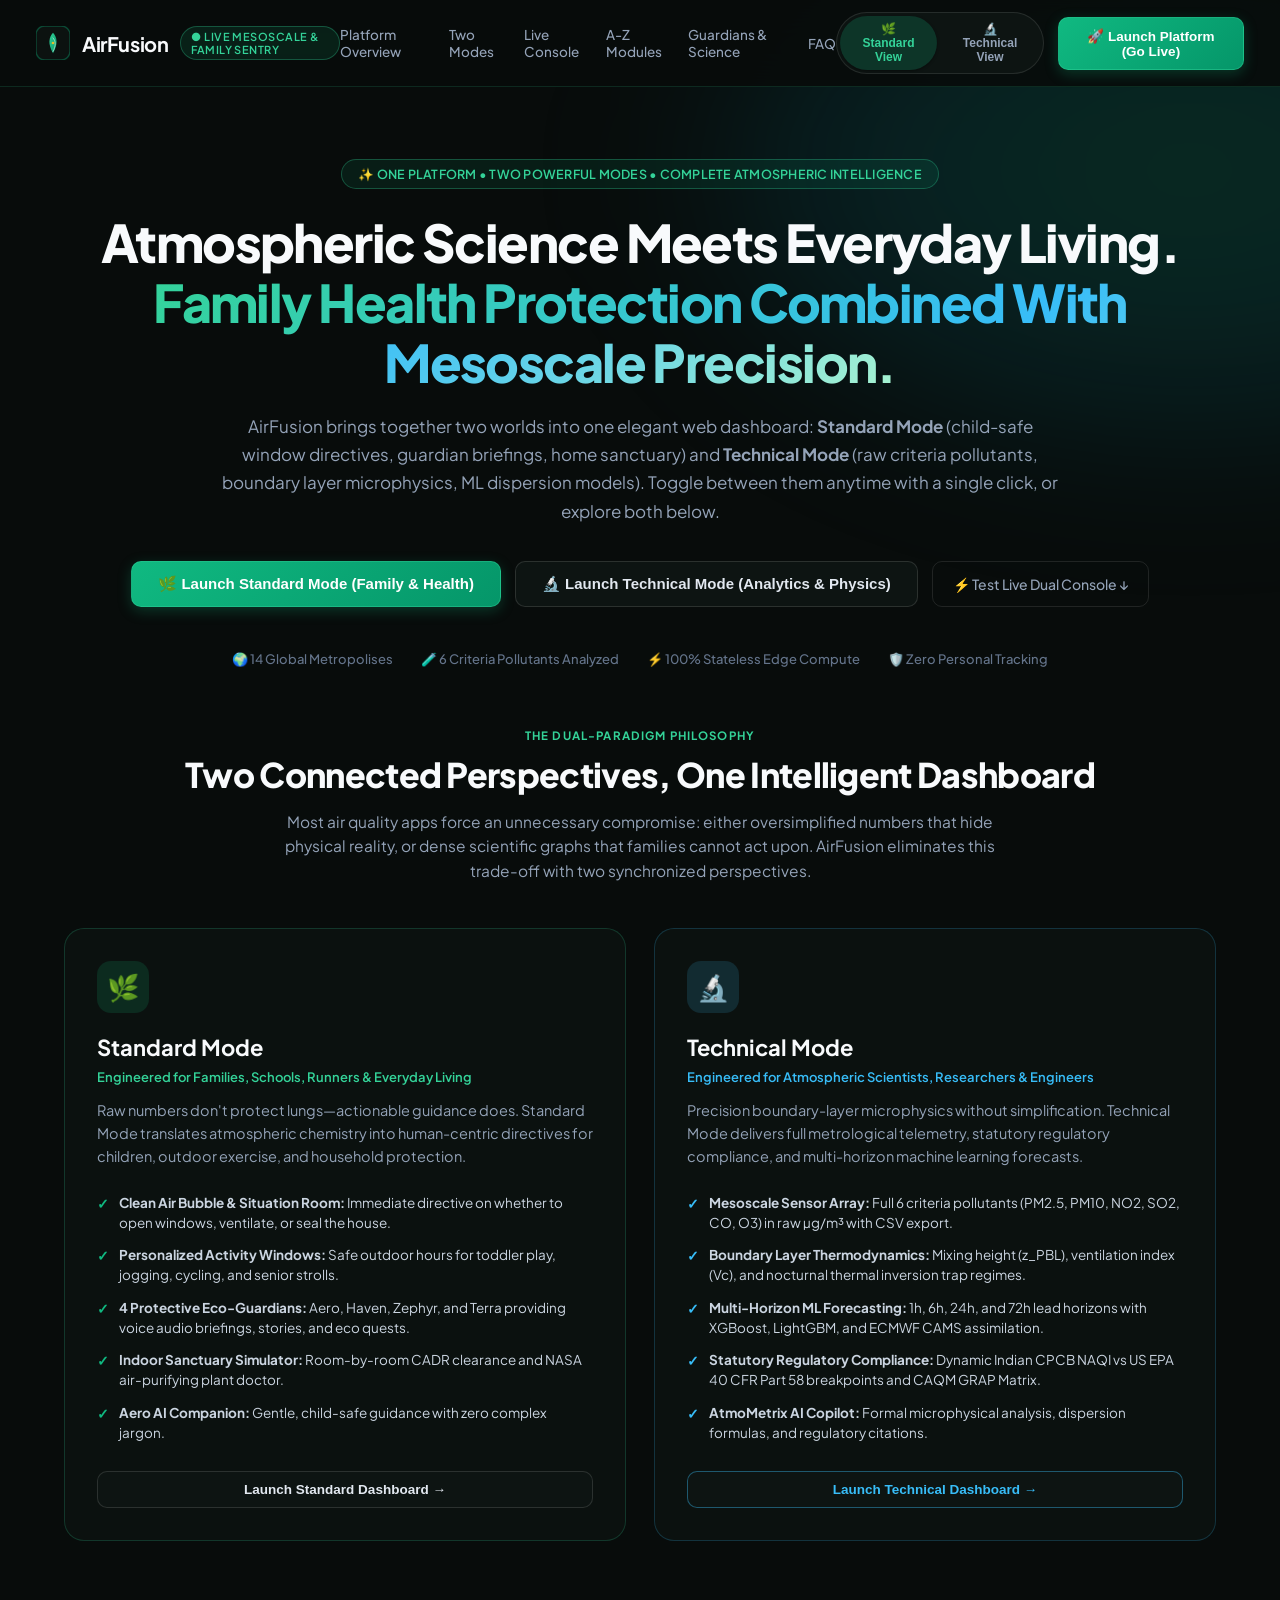
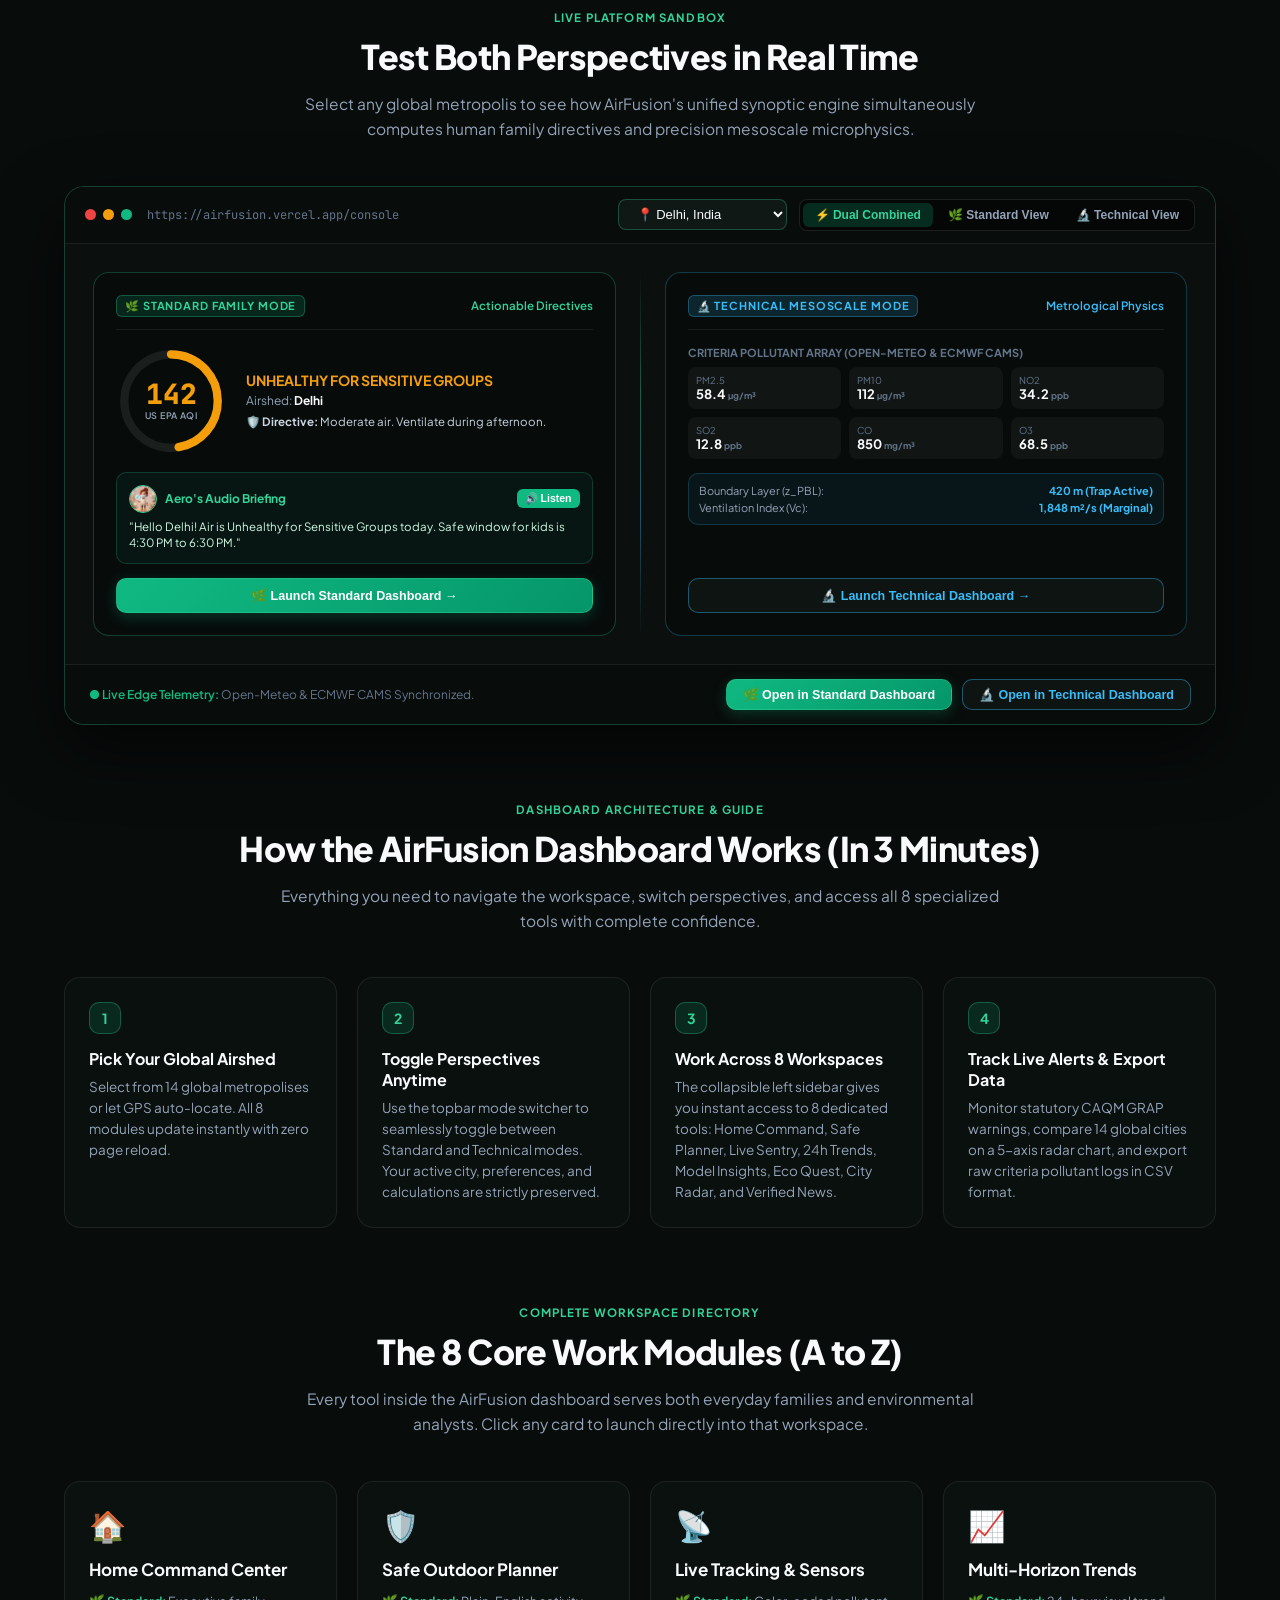
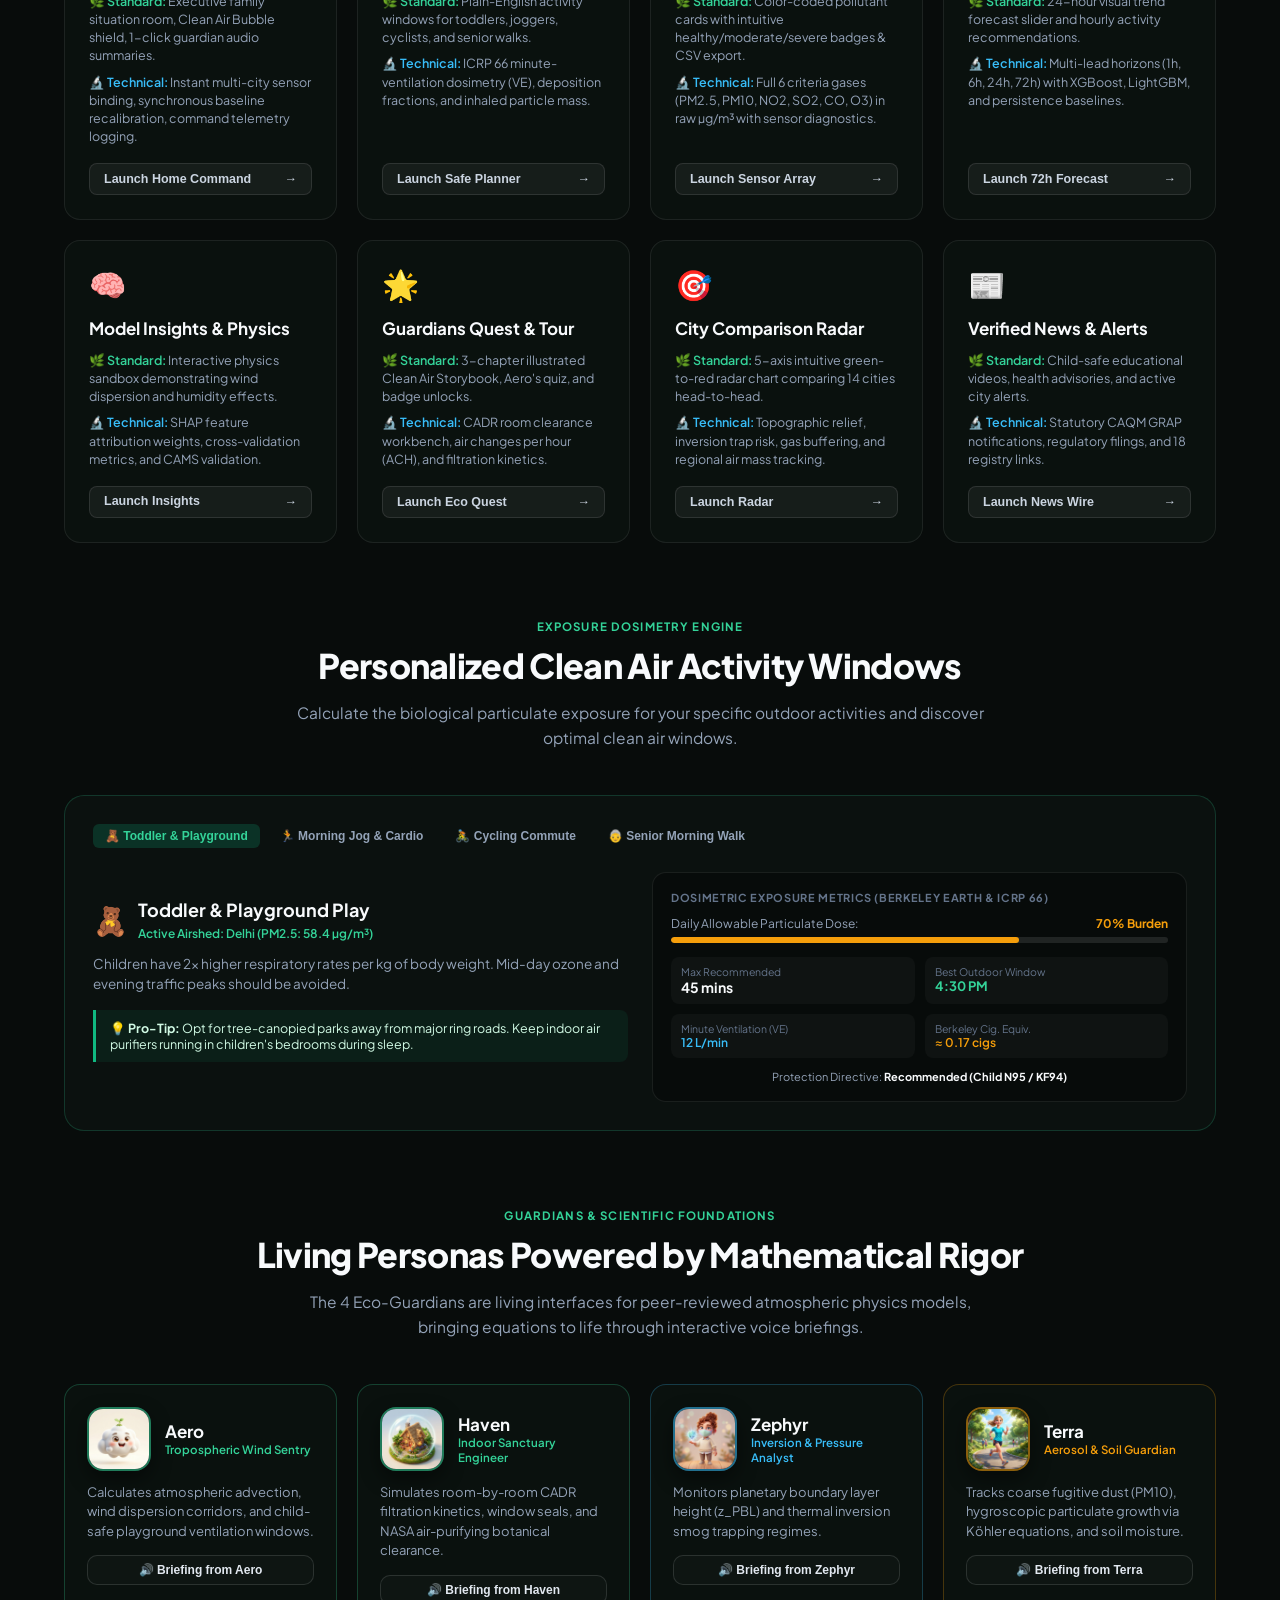
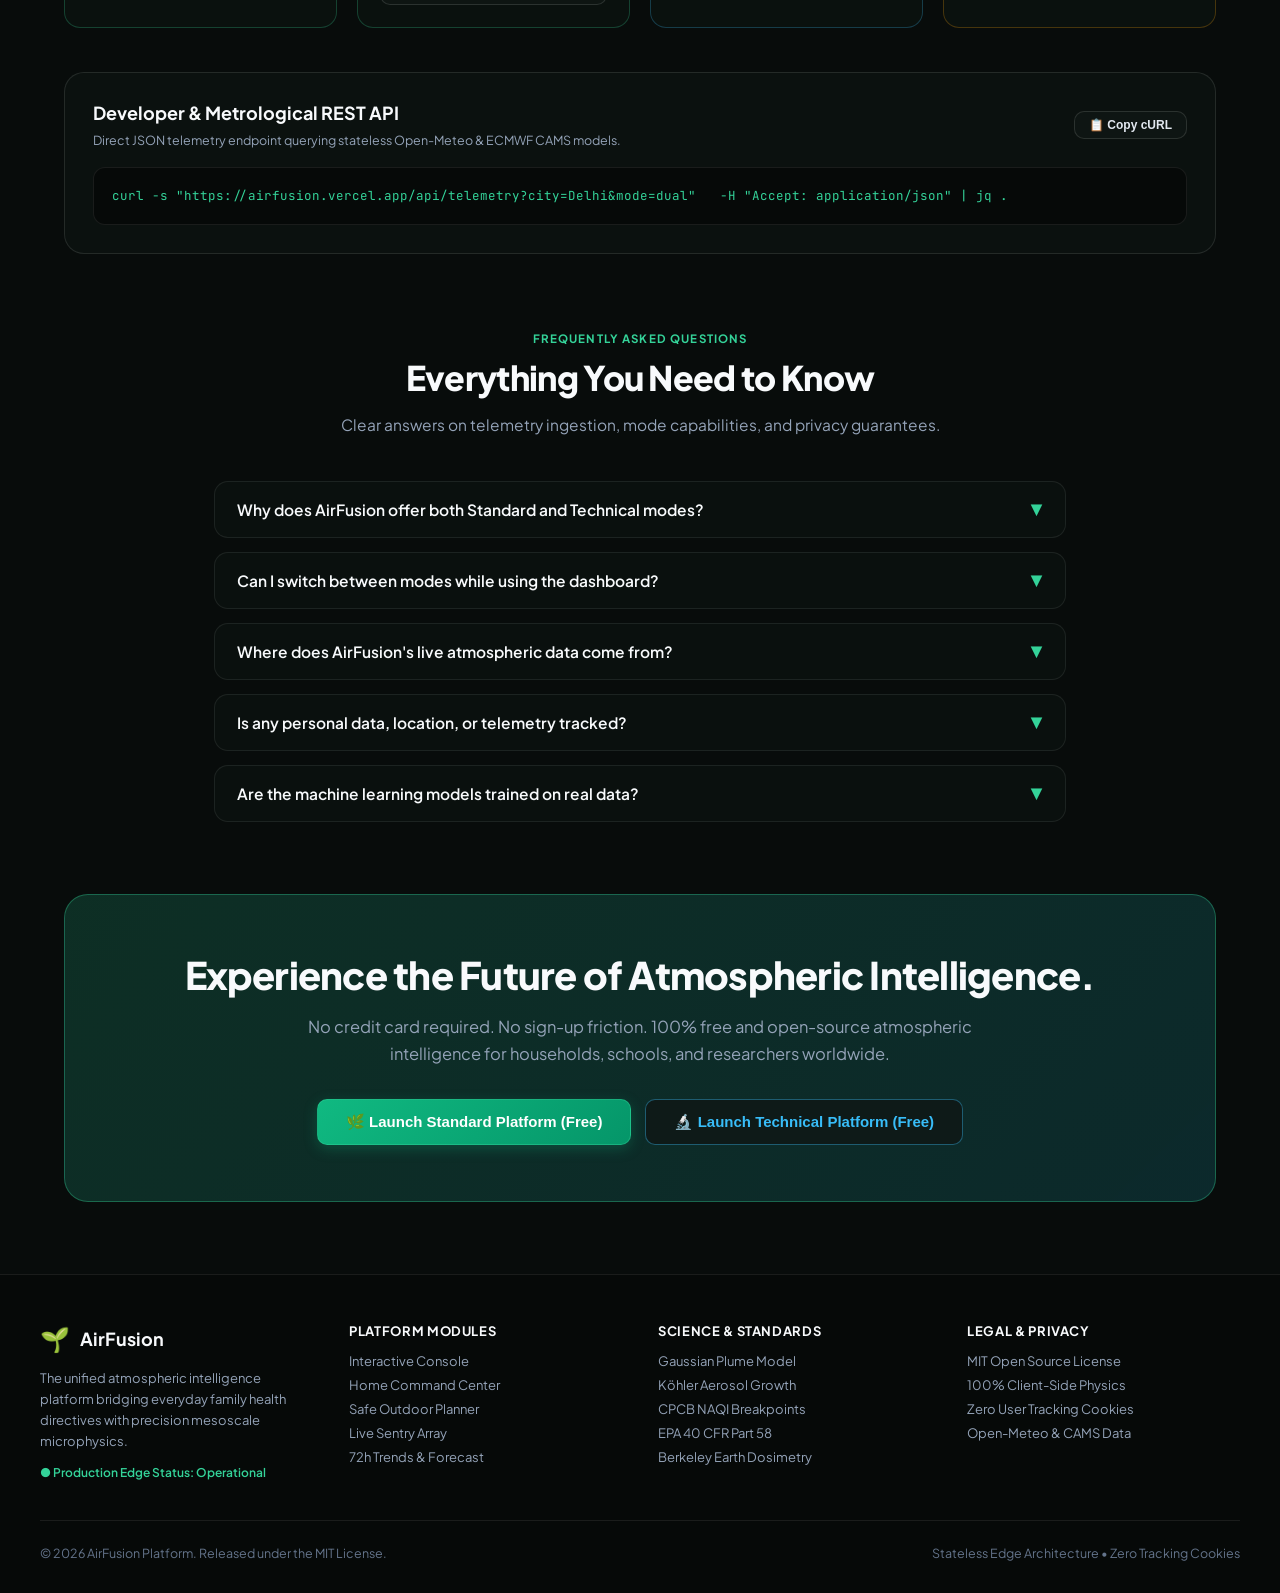
==== commit fed87531: "style(landing): remove hero diorama banner for a cleaner, more authentic SaaS presentation" ====
--- a/public/index.html
+++ b/public/index.html
@@ -4456,29 +4456,6 @@
             <span class="saas-proof-badge">🧪 6 Criteria Pollutants Analyzed</span>
             <span class="saas-proof-badge">⚡ 100% Stateless Edge Compute</span>
             <span class="saas-proof-badge">🛡️ Zero Personal Tracking</span>
-          </div>
-
-          <!-- 3D Atmospheric Sanctuary Diorama Showcase -->
-          <div class="saas-mascot-diorama-wrap">
-            <div class="saas-mascot-diorama-inner">
-              <img src="assets/images/airfusion_3d_cartoon_panoramic.jpg" alt="AirFusion Eco-Guardians 3D Sanctuary" class="saas-mascot-diorama-img" />
-              <div class="saas-mascot-diorama-overlay">
-                <div style="display: flex; justify-content: space-between; align-items: flex-end; flex-wrap: wrap; gap: 14px;">
-                  <div>
-                    <div style="font-size: 11px; font-weight: 700; letter-spacing: 0.08em; color: #34D399; text-transform: uppercase; margin-bottom: 4px;">
-                      ● INTERACTIVE 3D SANCTUARY &amp; MESOSCALE TELEMETRY
-                    </div>
-                    <div style="font-size: 16px; font-weight: 700; color: #F8FAFC;">
-                      Meet Aero, Haven, Zephyr &amp; Terra — Turning Complex Atmospheric Physics Into Clear Action
-                    </div>
-                  </div>
-                  <div style="display: flex; gap: 8px; flex-wrap: wrap;">
-                    <span style="background: rgba(16, 185, 129, 0.2); border: 1px solid rgba(52, 211, 153, 0.4); color: #34D399; padding: 4px 10px; border-radius: 999px; font-size: 11.5px; font-weight: 600; backdrop-filter: blur(8px);">🍃 Aero: Wind Sentry</span>
-                    <span style="background: rgba(56, 189, 248, 0.2); border: 1px solid rgba(56, 189, 248, 0.4); color: #38BDF8; padding: 4px 10px; border-radius: 999px; font-size: 11.5px; font-weight: 600; backdrop-filter: blur(8px);">⚡ Zephyr: Inversion Watch</span>
-                  </div>
-                </div>
-              </div>
-            </div>
           </div>
         </section>
 
@@ -10629,29 +10606,6 @@
             <span class="saas-proof-badge">⚡ 100% Stateless Edge Compute</span>
             <span class="saas-proof-badge">🛡️ Zero Personal Tracking</span>
           </div>
-
-          <!-- 3D Atmospheric Sanctuary Diorama Showcase -->
-          <div class="saas-mascot-diorama-wrap">
-            <div class="saas-mascot-diorama-inner">
-              <img src="assets/images/airfusion_3d_cartoon_panoramic.jpg" alt="AirFusion Eco-Guardians 3D Sanctuary" class="saas-mascot-diorama-img" />
-              <div class="saas-mascot-diorama-overlay">
-                <div style="display: flex; justify-content: space-between; align-items: flex-end; flex-wrap: wrap; gap: 14px;">
-                  <div>
-                    <div style="font-size: 11px; font-weight: 700; letter-spacing: 0.08em; color: #34D399; text-transform: uppercase; margin-bottom: 4px;">
-                      ● INTERACTIVE 3D SANCTUARY &amp; MESOSCALE TELEMETRY
-                    </div>
-                    <div style="font-size: 16px; font-weight: 700; color: #F8FAFC;">
-                      Meet Aero, Haven, Zephyr &amp; Terra — Turning Complex Atmospheric Physics Into Clear Action
-                    </div>
-                  </div>
-                  <div style="display: flex; gap: 8px; flex-wrap: wrap;">
-                    <span style="background: rgba(16, 185, 129, 0.2); border: 1px solid rgba(52, 211, 153, 0.4); color: #34D399; padding: 4px 10px; border-radius: 999px; font-size: 11.5px; font-weight: 600; backdrop-filter: blur(8px);">🍃 Aero: Wind Sentry</span>
-                    <span style="background: rgba(56, 189, 248, 0.2); border: 1px solid rgba(56, 189, 248, 0.4); color: #38BDF8; padding: 4px 10px; border-radius: 999px; font-size: 11.5px; font-weight: 600; backdrop-filter: blur(8px);">⚡ Zephyr: Inversion Watch</span>
-                  </div>
-                </div>
-              </div>
-            </div>
-          </div>
         </section>
 
         <!-- Two Connected Modes Section -->
